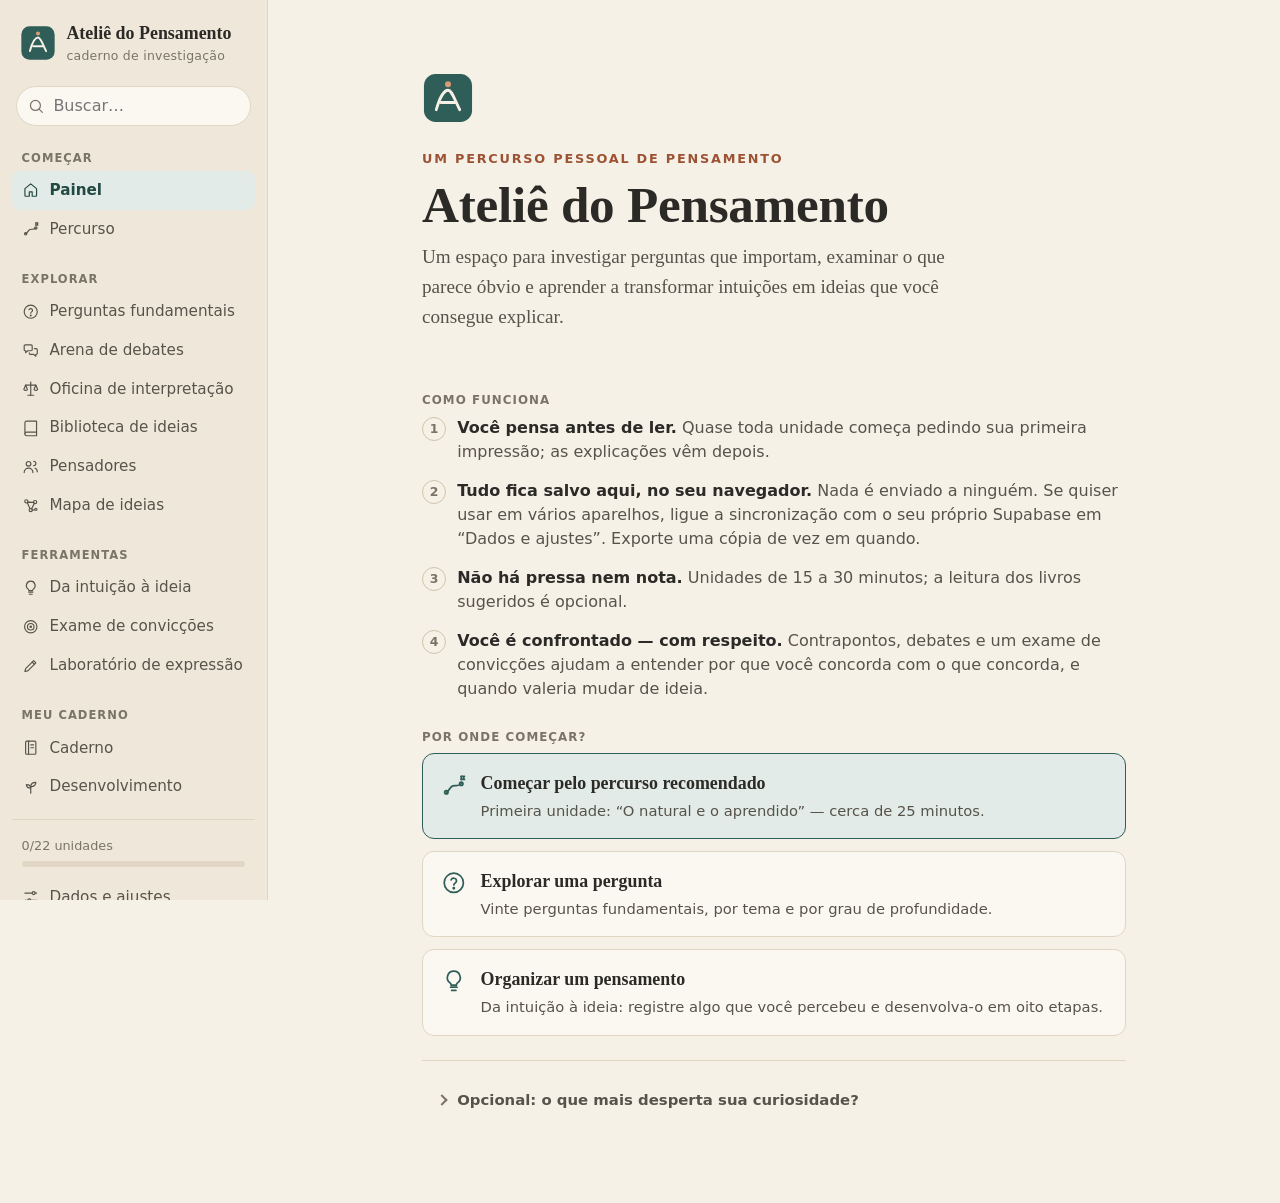
==== docs/index.html @ 78a66255 "Add files via upload" ====
<!doctype html>
<html lang="pt-BR">
<head>
  <meta charset="utf-8">
  <meta name="viewport" content="width=device-width, initial-scale=1, viewport-fit=cover">
  <meta name="description" content="Ateliê do Pensamento — um percurso pessoal de filosofia, autoconhecimento, literatura e compreensão do mundo.">
  <meta name="color-scheme" content="light dark">
  <meta name="theme-color" content="#f6f1e7" media="(prefers-color-scheme: light)">
  <meta name="theme-color" content="#1b1a18" media="(prefers-color-scheme: dark)">
  <meta name="referrer" content="no-referrer">
  <title>Ateliê do Pensamento</title>
  <link rel="icon" href="data:image/svg+xml,%3Csvg xmlns='http://www.w3.org/2000/svg' viewBox='0 0 40 40'%3E%3Crect x='1.5' y='1.5' width='37' height='37' rx='9' fill='%232f5d57'/%3E%3Cpath d='M11 29c2.5-9 6-15 9-15s4.5 6 9 15' fill='none' stroke='%23f6f1e7' stroke-width='2.2' stroke-linecap='round'/%3E%3Cpath d='M14.5 23.5h11' stroke='%23f6f1e7' stroke-width='2.2' stroke-linecap='round'/%3E%3Ccircle cx='20' cy='9.5' r='2.3' fill='%23d79b78'/%3E%3C/svg%3E">
  <!-- Aplica tema e tamanho de fonte antes de desenhar a página (evita piscar) -->
  <script>
    (function () {
      try {
        var d = JSON.parse(localStorage.getItem('atelie-do-pensamento:v1') || '{}');
        var p = d.preferencias || {};
        if (p.tema === 'claro') document.documentElement.dataset.theme = 'light';
        if (p.tema === 'escuro') document.documentElement.dataset.theme = 'dark';
        if (p.fonte) document.documentElement.dataset.fonte = p.fonte;
      } catch (e) {}
    })();
  </script>
  <style>
/* =========================================================
   Ateliê do Pensamento — estilos
   Paleta de papel e tinta; verde-petróleo como acento;
   terracota para o que é seu (impressões, anotações).
   Sem fontes externas: pilhas tipográficas do sistema.
   ========================================================= */

:root {
  --papel: #f6f1e7;
  --papel-2: #efe8da;
  --superficie: #fbf8f2;
  --superficie-2: #f3ede1;
  --tinta: #2b2a27;
  --tinta-2: #57534b;
  --tinta-3: #7a7468;
  --linha: #e0d6c3;
  --linha-forte: #cfc3ab;
  --acento: #2f5d57;
  --acento-forte: #234943;
  --acento-tinta: #e2ebe7;
  --terracota: #9c5233;
  --terracota-claro: #d79b78;
  --terracota-tinta: #f4e5dc;
  --ok: #2f6b45;
  --ok-tinta: #e3efe6;
  --perigo: #9b2c2c;
  --perigo-tinta: #f6e2df;
  --sombra: 0 1px 2px rgba(43, 42, 39, .05), 0 6px 20px -12px rgba(43, 42, 39, .18);
  --raio: 12px;
  --raio-p: 8px;

  --f-titulo: "Iowan Old Style", "Palatino Linotype", "Book Antiqua", Palatino, "URW Palladio L", P052, Georgia, serif;
  --f-leitura: Charter, "Bitstream Charter", "Sitka Text", Cambria, "Noto Serif", Georgia, serif;
  --f-ui: system-ui, -apple-system, "Segoe UI", Roboto, "Helvetica Neue", Arial, sans-serif;
  --tam-leitura: 1.075rem;
  --larg-texto: 44rem;
  --entrelinha: 1.68;
  color-scheme: light;
}
:root[data-fonte="grande"] { --tam-leitura: 1.22rem; }

@media (prefers-color-scheme: dark) {
  :root:not([data-theme="light"]) {
    --papel: #1b1a18; --papel-2: #22201d; --superficie: #26241f; --superficie-2: #2c2a25;
    --tinta: #ece5d8; --tinta-2: #c3bbab; --tinta-3: #968f81; --linha: #3a3630; --linha-forte: #4c473f;
    --acento: #86b8ad; --acento-forte: #a5cec4; --acento-tinta: #233531;
    --terracota: #dc9a76; --terracota-claro: #dc9a76; --terracota-tinta: #3a2a21;
    --ok: #8cc49d; --ok-tinta: #22362a; --perigo: #e7928a; --perigo-tinta: #3d2422;
    --sombra: 0 1px 2px rgba(0,0,0,.3), 0 8px 24px -14px rgba(0,0,0,.6);
    color-scheme: dark;
  }
}
:root[data-theme="dark"] {
  --papel: #1b1a18; --papel-2: #22201d; --superficie: #26241f; --superficie-2: #2c2a25;
  --tinta: #ece5d8; --tinta-2: #c3bbab; --tinta-3: #968f81; --linha: #3a3630; --linha-forte: #4c473f;
  --acento: #86b8ad; --acento-forte: #a5cec4; --acento-tinta: #233531;
  --terracota: #dc9a76; --terracota-claro: #dc9a76; --terracota-tinta: #3a2a21;
  --ok: #8cc49d; --ok-tinta: #22362a; --perigo: #e7928a; --perigo-tinta: #3d2422;
  --sombra: 0 1px 2px rgba(0,0,0,.3), 0 8px 24px -14px rgba(0,0,0,.6);
  color-scheme: dark;
}

/* ------------------------- base ------------------------- */
*, *::before, *::after { box-sizing: border-box; }
html { -webkit-text-size-adjust: 100%; text-size-adjust: 100%; scroll-padding-top: 4.5rem; }
body {
  margin: 0; background: var(--papel); color: var(--tinta);
  font-family: var(--f-ui); font-size: 1rem; line-height: 1.5;
  -webkit-font-smoothing: antialiased; text-rendering: optimizeLegibility;
}
h1, h2, h3 { font-family: var(--f-titulo); font-weight: 600; line-height: 1.2; letter-spacing: -.005em; color: var(--tinta); text-wrap: balance; }
h1 { font-size: clamp(1.75rem, 1.3rem + 2vw, 2.45rem); margin: 0 0 .4rem; }
h2 { font-size: 1.38rem; margin: 0 0 .7rem; }
h3 { font-size: 1.12rem; margin: 0 0 .5rem; }
p { margin: 0 0 .9rem; }
a { color: var(--acento); text-underline-offset: .18em; text-decoration-thickness: 1px; }
a:hover { color: var(--acento-forte); }
img, svg { max-width: 100%; }
blockquote { margin: 0 0 1rem; padding: .2rem 0 .2rem 1rem; border-left: 3px solid var(--linha-forte); color: var(--tinta-2); font-style: italic; }
ul, ol { padding-left: 1.3rem; margin: 0 0 1rem; }
li { margin-bottom: .35rem; }
:focus-visible { outline: 2px solid var(--acento); outline-offset: 2px; border-radius: 4px; }
h1:focus { outline: none; }
.sr { position: absolute !important; width: 1px; height: 1px; overflow: hidden; clip: rect(0 0 0 0); white-space: nowrap; }
.pular { position: absolute; left: -999px; top: .5rem; z-index: 100; background: var(--acento); color: var(--papel); padding: .5rem 1rem; border-radius: var(--raio-p); }
.pular:focus { left: .5rem; }
.ic { width: 1.15em; height: 1.15em; flex: none; vertical-align: -.2em; }

/* ------------------------- estrutura ------------------------- */
#app { min-height: 100vh; }
.topo {
  position: sticky; top: 0; z-index: 30; display: flex; align-items: center; gap: .5rem;
  padding: .55rem .75rem; background: color-mix(in srgb, var(--papel) 92%, transparent);
  backdrop-filter: blur(8px); -webkit-backdrop-filter: blur(8px); border-bottom: 1px solid var(--linha);
}
.topo-marca { display: flex; align-items: center; gap: .55rem; flex: 1; justify-content: center; text-decoration: none; color: var(--tinta); font-family: var(--f-titulo); font-weight: 600; font-size: 1.05rem; }
.marca { width: 30px; height: 30px; flex: none; }
.nav-lateral {
  position: fixed; inset: 0 auto 0 0; width: min(84vw, 300px); z-index: 50; overflow-y: auto;
  background: var(--papel-2); border-right: 1px solid var(--linha); padding: 1rem .75rem 1.5rem;
  transform: translateX(-102%); transition: transform .25s ease; display: flex; flex-direction: column; gap: .35rem;
}
.menu-aberto .nav-lateral { transform: none; box-shadow: var(--sombra); }
.veu { position: fixed; inset: 0; background: rgba(20, 18, 15, .35); z-index: 40; opacity: 0; pointer-events: none; transition: opacity .25s; }
.menu-aberto .veu { opacity: 1; pointer-events: auto; }
.nav-marca { display: flex; align-items: center; gap: .65rem; padding: .25rem .5rem .9rem; text-decoration: none; color: var(--tinta); }
.nav-marca .marca { width: 36px; height: 36px; }
.nav-marca strong { display: block; font-family: var(--f-titulo); font-size: 1.12rem; }
.nav-marca small { display: block; color: var(--tinta-3); font-size: .78rem; letter-spacing: .02em; }
.nav-busca { display: flex; align-items: center; gap: .4rem; margin: 0 .25rem .5rem; padding: .4rem .6rem; border: 1px solid var(--linha); border-radius: 999px; background: var(--superficie); color: var(--tinta-3); }
.nav-busca input { border: 0; background: transparent; font: inherit; color: var(--tinta); width: 100%; outline: none; }
.nav-grupo { margin-bottom: .45rem; }
.nav-titulo { font-size: .72rem; text-transform: uppercase; letter-spacing: .09em; color: var(--tinta-3); margin: .6rem .6rem .25rem; font-weight: 600; }
.nav-lateral a[data-nav] { display: flex; align-items: center; gap: .65rem; padding: .5rem .6rem; border-radius: var(--raio-p); color: var(--tinta-2); text-decoration: none; font-size: .95rem; }
.nav-lateral a[data-nav]:hover { background: var(--superficie-2); color: var(--tinta); }
.nav-lateral a[data-nav].ativo { background: var(--acento-tinta); color: var(--acento-forte); font-weight: 600; }
.nav-rodape { margin-top: auto; padding-top: .8rem; border-top: 1px solid var(--linha); }
.nav-progresso { padding: .2rem .6rem .7rem; font-size: .8rem; color: var(--tinta-3); }
.nav-progresso .barra { margin-top: .35rem; }
.status-salvo { font-size: .75rem; color: var(--tinta-3); margin: .6rem .6rem 0; min-height: 1.1em; }
.status-salvo[data-estado="erro"], .status-salvo[data-estado="indisponivel"] { color: var(--perigo); }
main { padding: 1.25rem 1rem 4rem; outline: none; }
.pagina { max-width: 64rem; margin: 0 auto; }
.pagina-unidade, .pagina-ficha, .pagina-pergunta, .pagina-caso, .pagina-ideia, .pagina-lab-ex, .pagina-sobre, .pagina-dados, .pagina-inicio { max-width: var(--larg-texto); }

@media (min-width: 960px) {
  .topo { display: none; }
  .nav-lateral { transform: none; width: 268px; box-shadow: none; }
  .veu { display: none; }
  main { margin-left: 268px; padding: 2.5rem 2.5rem 5rem; }
  html { scroll-padding-top: 1.5rem; }
}

/* ------------------------- cabeçalhos ------------------------- */
.cab-pagina { margin-bottom: 1.6rem; }
.trilha { font-size: .85rem; color: var(--tinta-3); margin-bottom: .5rem; }
.trilha a { color: var(--tinta-3); }
.sub { color: var(--tinta-2); font-size: 1.02rem; max-width: 46rem; }
.rotulo { display: block; font-family: var(--f-ui); font-size: .74rem; font-weight: 650; text-transform: uppercase; letter-spacing: .09em; color: var(--tinta-3); margin: 0 0 .45rem; }
.sobretitulo { font-size: .8rem; letter-spacing: .14em; text-transform: uppercase; color: var(--terracota); font-weight: 600; margin-bottom: .4rem; }
.cab-acoes { display: flex; flex-wrap: wrap; gap: .4rem; margin-top: .9rem; }
.cab-meta { display: flex; flex-wrap: wrap; align-items: center; gap: .45rem .6rem; color: var(--tinta-3); font-size: .85rem; margin-top: .6rem; }

/* ------------------------- botões ------------------------- */
.btn {
  display: inline-flex; align-items: center; justify-content: center; gap: .45rem; min-height: 2.6rem;
  padding: .5rem 1rem; border-radius: 999px; border: 1px solid var(--linha-forte); background: var(--superficie);
  color: var(--tinta); font: 600 .92rem/1.2 var(--f-ui); cursor: pointer; text-decoration: none; transition: background .15s, border-color .15s, color .15s;
}
.btn:hover { background: var(--superficie-2); color: var(--tinta); }
.btn-primario { background: var(--acento); border-color: var(--acento); color: var(--papel); }
.btn-primario:hover { background: var(--acento-forte); border-color: var(--acento-forte); color: var(--papel); }
.btn-secundario { background: transparent; }
.btn-perigo { background: var(--perigo); border-color: var(--perigo); color: #fff; }
.btn-perigo:hover { filter: brightness(1.08); background: var(--perigo); color: #fff; }
.btn-pequeno { min-height: 2.1rem; padding: .3rem .75rem; font-size: .85rem; }
.btn-icone { display: inline-flex; align-items: center; gap: .4rem; background: transparent; border: 1px solid transparent; border-radius: 999px; padding: .45rem .7rem; color: var(--tinta-2); font: 500 .88rem var(--f-ui); cursor: pointer; text-decoration: none; min-height: 2.4rem; }
.btn-icone:hover { background: var(--superficie-2); color: var(--tinta); }
.cab-acoes .btn-icone { border-color: var(--linha); }
.btn-fav[aria-pressed="true"] { color: var(--terracota); border-color: var(--terracota-claro); background: var(--terracota-tinta); }
.btn-link { background: none; border: 0; padding: .2rem 0; color: var(--acento); font: 500 .9rem var(--f-ui); cursor: pointer; display: inline-flex; align-items: center; gap: .3rem; text-decoration: underline; text-underline-offset: .2em; }
.btn-arquivo { position: relative; overflow: hidden; }
.btn-arquivo input { position: absolute; inset: 0; opacity: 0; cursor: pointer; }
.btn-arquivo:focus-within { outline: 2px solid var(--acento); outline-offset: 2px; }
.acoes-topo { display: flex; flex-wrap: wrap; gap: .6rem; margin: 1rem 0 1.4rem; }

/* ------------------------- etiquetas e barras ------------------------- */
.tag { display: inline-block; font-size: .74rem; padding: .12rem .55rem; border-radius: 999px; background: var(--superficie-2); color: var(--tinta-2); border: 1px solid var(--linha); }
.chip { display: inline-flex; align-items: center; gap: .25rem; font-size: .74rem; font-weight: 600; padding: .14rem .55rem; border-radius: 999px; background: var(--superficie-2); color: var(--tinta-3); }
.chip .ic { width: .95em; height: .95em; }
.chip-iniciada { background: var(--terracota-tinta); color: var(--terracota); }
.chip-concluida, .chip-revisitada { background: var(--ok-tinta); color: var(--ok); }
.chip-planejada { background: transparent; border: 1px dashed var(--linha-forte); }
.chip-leitura { background: var(--acento-tinta); color: var(--acento-forte); }
.barra { height: 6px; border-radius: 999px; background: var(--linha); overflow: hidden; }
.barra span { display: block; height: 100%; background: var(--acento); border-radius: inherit; transition: width .4s ease; }

/* ------------------------- início ------------------------- */
.pagina-inicio { padding-top: 1rem; }
.inicio-heroi { padding: 1rem 0 1.5rem; }
.inicio-heroi .marca { width: 52px; height: 52px; margin-bottom: 1.1rem; }
.inicio-heroi h1 { font-size: clamp(2.2rem, 1.6rem + 3vw, 3.2rem); }
.inicio-lede { font-family: var(--f-leitura); font-size: 1.2rem; line-height: 1.55; color: var(--tinta-2); max-width: 36rem; }
.como-lista { list-style: none; padding: 0; display: grid; gap: .6rem; counter-reset: c; }
.como-lista li { counter-increment: c; position: relative; padding-left: 2.2rem; color: var(--tinta-2); }
.como-lista li::before { content: counter(c); position: absolute; left: 0; top: .05rem; width: 1.5rem; height: 1.5rem; border-radius: 50%; border: 1px solid var(--linha-forte); font: 600 .78rem/1.4rem var(--f-ui); text-align: center; color: var(--tinta-3); }
.como-lista strong { color: var(--tinta); }
.inicio-como, .inicio-escolhas { margin: 1.4rem 0; }
.escolhas { display: grid; gap: .75rem; }
.escolha {
  display: grid; grid-template-columns: auto 1fr; gap: .2rem .9rem; align-items: start; text-align: left; width: 100%;
  padding: 1rem 1.1rem; border: 1px solid var(--linha); border-radius: var(--raio); background: var(--superficie); color: var(--tinta); cursor: pointer; font: inherit;
  transition: border-color .15s, transform .15s, box-shadow .15s;
}
.escolha:hover { border-color: var(--acento); box-shadow: var(--sombra); }
.escolha .ic { grid-row: span 2; width: 1.6rem; height: 1.6rem; color: var(--acento); margin-top: .1rem; }
.e-titulo { font-family: var(--f-titulo); font-weight: 600; font-size: 1.12rem; }
.e-desc { color: var(--tinta-2); font-size: .92rem; }
.escolha-principal { border-color: var(--acento); background: var(--acento-tinta); }
.inicio-interesses { margin-top: 1.5rem; border-top: 1px solid var(--linha); padding-top: 1rem; }
.inicio-interesses summary { cursor: pointer; color: var(--tinta-2); font-weight: 600; }
.grade-checks { display: grid; grid-template-columns: repeat(auto-fill, minmax(15rem, 1fr)); gap: .4rem 1rem; margin-top: .7rem; }

/* ------------------------- controles de escolha ------------------------- */
.opcao-check, .opcao-radio { display: flex; align-items: flex-start; gap: .55rem; padding: .35rem 0; cursor: pointer; color: var(--tinta-2); font-size: .95rem; }
.opcao-check input, .opcao-radio input { margin-top: .22rem; accent-color: var(--acento); width: 1.05rem; height: 1.05rem; flex: none; }
.grupo-radio, .status-leitura { border: 0; padding: 0; margin: 0 0 1rem; display: flex; flex-wrap: wrap; gap: .2rem 1.2rem; }
.grupo-radio legend, .status-leitura legend { font-weight: 600; margin-bottom: .3rem; width: 100%; color: var(--tinta); }
.status-leitura { padding: .9rem 1rem; border: 1px solid var(--linha); border-radius: var(--raio); background: var(--superficie); }
.status-leitura legend { float: left; margin-bottom: .2rem; }

/* ------------------------- painel ------------------------- */
.painel-grade { display: grid; gap: 1rem; }
@media (min-width: 760px) { .painel-grade { grid-template-columns: 1fr 1fr; } .painel-continuar { grid-column: 1 / -1; } }
.painel-grade > section { background: var(--superficie); border: 1px solid var(--linha); border-radius: var(--raio); padding: 1.15rem 1.2rem; }
.painel-grade > .painel-continuar { padding: 0; border: 0; background: none; }
.cartao-continuar { display: flex; flex-direction: column; gap: .3rem; padding: 1.4rem 1.5rem; border-radius: var(--raio); background: var(--acento); color: var(--papel); text-decoration: none; box-shadow: var(--sombra); }
.cartao-continuar:hover { color: var(--papel); background: var(--acento-forte); }
.cartao-continuar .rotulo { color: color-mix(in srgb, var(--papel) 75%, transparent); }
.cc-trilha { font-size: .82rem; opacity: .8; }
.cc-titulo { font-family: var(--f-titulo); font-size: 1.55rem; font-weight: 600; line-height: 1.2; }
.cc-pergunta { font-family: var(--f-leitura); font-size: 1.04rem; opacity: .92; max-width: 40rem; }
.cc-meta { display: inline-flex; align-items: center; gap: .3rem; font-size: .85rem; opacity: .85; margin-top: .3rem; }
.prog-geral { color: var(--tinta-2); margin-bottom: .5rem; }
.prog-geral strong { font-family: var(--f-titulo); font-size: 1.4rem; color: var(--tinta); }
.prog-etapas { list-style: none; padding: 0; margin: 1rem 0 0; display: grid; gap: .5rem; }
.prog-etapas a { display: flex; align-items: center; gap: .55rem; text-decoration: none; color: var(--tinta-2); font-size: .9rem; margin-bottom: .2rem; }
.pe-num { width: 1.35rem; height: 1.35rem; border-radius: 50%; background: var(--superficie-2); display: inline-grid; place-items: center; font-size: .72rem; font-weight: 700; color: var(--tinta-3); }
.pe-nome { flex: 1; }
.pe-conta { font-variant-numeric: tabular-nums; color: var(--tinta-3); font-size: .82rem; }
.painel-cartao h3 { font-size: 1.12rem; }
.painel-cartao p:not(.rotulo) { color: var(--tinta-2); font-size: .95rem; }
.painel-salvos .ref { margin-bottom: .35rem; }
.nota-backup { display: flex; gap: .7rem; align-items: flex-start; padding: .8rem 1rem; border-radius: var(--raio); background: var(--terracota-tinta); color: var(--tinta); margin-bottom: 1rem; font-size: .93rem; }
.nota-backup .ic { color: var(--terracota); margin-top: .15rem; }
.nota-backup p { margin: 0; }
.vazio { color: var(--tinta-3); font-size: .93rem; }

/* ------------------------- referências ------------------------- */
.lista-refs { display: grid; gap: .45rem; }
.ref { display: grid; grid-template-columns: auto 1fr; gap: .1rem .65rem; align-items: baseline; padding: .6rem .8rem; border: 1px solid var(--linha); border-radius: var(--raio-p); text-decoration: none; color: var(--tinta); background: var(--superficie); }
.ref:hover { border-color: var(--acento); color: var(--tinta); }
.ref-tipo { font-size: .68rem; text-transform: uppercase; letter-spacing: .08em; color: var(--acento); font-weight: 700; }
.ref-titulo { font-weight: 600; font-size: .95rem; }
.ref-txt { grid-column: 2; color: var(--tinta-2); font-size: .88rem; }
.fav-linha { display: flex; gap: .3rem; align-items: center; }
.fav-linha .ref { flex: 1; }

/* ------------------------- percurso ------------------------- */
.indice-etapas { display: flex; flex-wrap: wrap; gap: .4rem; margin: 1rem 0 2rem; }
.indice-etapas a { padding: .35rem .8rem; border-radius: 999px; border: 1px solid var(--linha); text-decoration: none; color: var(--tinta-2); font-size: .88rem; background: var(--superficie); }
.etapa { margin-bottom: 2.8rem; scroll-margin-top: 4.5rem; }
.etapa-cab { display: flex; align-items: center; gap: .9rem; margin-bottom: .6rem; }
.etapa-num { width: 2.6rem; height: 2.6rem; border-radius: 50%; display: grid; place-items: center; background: var(--acento); color: var(--papel); font: 600 1.2rem var(--f-titulo); flex: none; }
.etapa-cab h2 { margin: 0; font-size: 1.6rem; }
.etapa-sub { margin: 0; color: var(--tinta-3); font-size: .92rem; }
.etapa-cab > div { flex: 1; }
.etapa-conta, .modulo-conta { color: var(--tinta-3); font-variant-numeric: tabular-nums; font-size: .9rem; }
.etapa-desc { color: var(--tinta-2); max-width: 44rem; }
.modulo { border: 1px solid var(--linha); border-radius: var(--raio); background: var(--superficie); padding: 1.1rem 1.2rem; margin: 1rem 0; }
.modulo-cab { display: flex; justify-content: space-between; align-items: baseline; gap: 1rem; }
.modulo-cab h3 { margin: 0; font-size: 1.2rem; }
.modulo-desc { color: var(--tinta-2); font-size: .93rem; margin: .35rem 0 .7rem; }
.lista-unidades { list-style: none; padding: 0; margin: .9rem 0 0; display: grid; gap: .5rem; }
.item-unidade a, .item-planejado { display: grid; gap: .2rem; padding: .8rem .9rem; border-radius: var(--raio-p); border: 1px solid var(--linha); text-decoration: none; color: var(--tinta); background: var(--papel); }
.item-unidade a:hover { border-color: var(--acento); }
.item-unidade.st-concluida a, .item-unidade.st-revisitada a { border-left: 3px solid var(--ok); }
.item-unidade.st-iniciada a { border-left: 3px solid var(--terracota-claro); }
.iu-titulo { font-family: var(--f-titulo); font-weight: 600; font-size: 1.05rem; }
.iu-pergunta { color: var(--tinta-2); font-size: .92rem; }
.iu-meta { display: flex; flex-wrap: wrap; align-items: center; gap: .6rem; color: var(--tinta-3); font-size: .82rem; margin-top: .2rem; }
.item-planejado { background: transparent; border-style: dashed; }
.item-planejado .iu-titulo { color: var(--tinta-2); }
.veja-tambem { margin-top: 1rem; display: grid; gap: .45rem; }
.resumo-modulo { margin-top: 1rem; border-top: 1px dashed var(--linha); padding-top: .8rem; }
.resumo-modulo summary { cursor: pointer; font-weight: 600; color: var(--tinta-2); font-size: .93rem; }

/* ------------------------- unidade e blocos ------------------------- */
.cab-unidade { margin-bottom: 2rem; padding-bottom: 1.4rem; border-bottom: 1px solid var(--linha); }
.pergunta-central { font-family: var(--f-leitura); font-style: italic; font-size: 1.26rem; line-height: 1.5; color: var(--tinta-2); margin: .5rem 0 0; }
.corpo-unidade, .pagina-ficha, .pagina-pergunta, .etapa-caso, .corpo-lab, .pagina-sobre .ficha-sec { font-family: var(--f-leitura); font-size: var(--tam-leitura); line-height: var(--entrelinha); }
.corpo-unidade p, .corpo-unidade li, .ficha-sec p { hyphens: auto; -webkit-hyphens: auto; }
.b { margin: 0 0 2.2rem; }
.b > h2 { font-size: 1.32rem; }
.b-prompt { font-weight: 500; }
.b-importa { color: var(--tinta-2); }
.b-impressao, .b-situacao, .b-conceito, .b-pensador, .b-escolha, .b-classificar, .b-passos, .b-comparar, .b-sintese, .b-escrita {
  border-radius: var(--raio); padding: 1.2rem 1.25rem; background: var(--superficie); border: 1px solid var(--linha);
}
.b-impressao { background: var(--terracota-tinta); border-color: color-mix(in srgb, var(--terracota) 30%, transparent); }
.b-impressao .rotulo { color: var(--terracota); }
.b-situacao { background: var(--superficie-2); position: relative; }
.b-situacao .rotulo { color: var(--terracota); }
.b-situacao.mini { padding: .8rem 1rem; margin-bottom: .8rem; }
.b-conceito { border-left: 4px solid var(--acento); background: var(--superficie); }
.b-conceito .rotulo { color: var(--acento); }
.b-pensador { background: var(--papel-2); }
.pens-epoca { color: var(--tinta-3); font-family: var(--f-ui); font-size: .85rem; margin-top: -.4rem; }
.b-texto h2 { margin-top: .3rem; }
.nota { font-size: .92em; color: var(--tinta-3); border-left: 2px solid var(--linha-forte); padding-left: .8rem; }
dl.camadas { margin: 0 0 1rem; display: grid; gap: .55rem; }
dl.camadas dt { font-family: var(--f-ui); font-weight: 650; font-size: .9rem; color: var(--acento-forte); }
dl.camadas dd { margin: 0 0 0 0; padding-left: .9rem; border-left: 2px solid var(--linha); }
.tag-inline, .corpo-unidade .tag { font-family: var(--f-ui); }
details.b-revelar, details.b-aprofundar, .b-pensador details, details.relembrar, details.registro-original, details.anotacoes, details.tentativa, details.apoio, details.detalhes-processo, .revisao details, .mesma details, .aspecto details, .fb-outras, details.orientacoes, .mapa-criar details {
  border: 1px solid var(--linha); border-radius: var(--raio-p); background: var(--superficie); margin-bottom: .6rem;
}
details > summary { cursor: pointer; padding: .75rem 1rem; font-family: var(--f-ui); font-weight: 600; font-size: .93rem; color: var(--tinta); list-style: none; display: flex; align-items: center; gap: .5rem; }
details > summary::-webkit-details-marker { display: none; }
details > summary::before { content: ""; width: .5rem; height: .5rem; border-right: 2px solid var(--tinta-3); border-bottom: 2px solid var(--tinta-3); transform: rotate(-45deg); transition: transform .2s; flex: none; margin-right: .2rem; }
details[open] > summary::before { transform: rotate(45deg); }
details > *:not(summary) { padding: 0 1rem; }
details > .det-corpo, details[open] > *:last-child { padding-bottom: .9rem; }
.det-corpo { padding-top: .2rem; }
.b-aprofundar summary .rotulo { display: inline; margin: 0 .3rem 0 0; color: var(--acento); }
.b-revelar { margin-bottom: .6rem; }
.b-pensador details { margin-top: .4rem; background: var(--superficie); }

/* perspectivas */
.grade-persp { display: grid; gap: .8rem; }
@media (min-width: 720px) { .grade-persp { grid-template-columns: 1fr 1fr; } }
.persp { padding: 1rem 1.1rem; border: 1px solid var(--linha); border-radius: var(--raio); background: var(--superficie); font-size: .97em; }
.persp h3 { font-size: 1.05rem; }
.persp dl { margin: .7rem 0 0; font-size: .95em; }
.persp dt { font-family: var(--f-ui); font-size: .72rem; font-weight: 700; text-transform: uppercase; letter-spacing: .08em; color: var(--acento); margin-top: .5rem; }
.persp dt:nth-of-type(2) { color: var(--terracota); }
.persp dd { margin: .15rem 0 0; }

/* campos de escrita */
.campo { margin: .6rem 0 1rem; font-family: var(--f-ui); }
.campo-rotulo { display: block; font-weight: 600; font-size: .93rem; margin-bottom: .3rem; color: var(--tinta); }
.campo-dica { font-family: var(--f-ui); font-size: .86rem; color: var(--tinta-3); margin: .25rem 0 .5rem; line-height: 1.45; }
.entrada {
  width: 100%; display: block; font: 400 1.02rem/1.7 var(--f-leitura); color: var(--tinta);
  background-color: var(--superficie); border: 1px solid var(--linha-forte); border-radius: var(--raio-p); padding: .55rem .8rem; resize: vertical;
  transition: border-color .15s, box-shadow .15s;
}
:root[data-fonte="grande"] .entrada { font-size: 1.15rem; }
.entrada:focus { outline: none; border-color: var(--acento); box-shadow: 0 0 0 3px color-mix(in srgb, var(--acento) 18%, transparent); }
textarea.caderno-linhas {
  background-image: repeating-linear-gradient(to bottom, transparent 0, transparent calc(1.7em - 1px), color-mix(in srgb, var(--linha) 70%, transparent) calc(1.7em - 1px), color-mix(in srgb, var(--linha) 70%, transparent) 1.7em);
  background-position: 0 .55rem; background-attachment: local; line-height: 1.7em; min-height: 6.5em;
}
.b-impressao .entrada { background-color: color-mix(in srgb, var(--superficie) 85%, var(--terracota-tinta)); }
.campo-meta { display: flex; flex-wrap: wrap; justify-content: space-between; gap: .4rem 1rem; align-items: center; margin-top: .3rem; font-size: .78rem; color: var(--tinta-3); min-height: 1.2rem; }
.campo-conta.excede { color: var(--terracota); font-weight: 600; }
.campo-curto .entrada { line-height: 1.4; }
.espelho { margin-top: .6rem; padding: .8rem 1rem; border-radius: var(--raio-p); background: var(--acento-tinta); font-size: .9rem; color: var(--tinta); }
.espelho ul { margin: 0 0 .5rem; padding-left: 1.1rem; }
.espelho li.atencao { color: var(--terracota); }
.espelho-aviso, .espelho-vazio { font-size: .8rem; color: var(--tinta-3); margin: 0; }

/* revelação depois de tentar */
.revelavel { margin-top: .4rem; font-family: var(--f-ui); }
.msg-tentar { font-size: .88rem; color: var(--terracota); margin: .5rem 0; }
.revelado { margin-top: .8rem; padding: 1rem 1.1rem; border-radius: var(--raio-p); background: var(--papel); border: 1px solid var(--linha); font-family: var(--f-leitura); outline: none; animation: surgir .25s ease; }
@keyframes surgir { from { opacity: 0; transform: translateY(-3px); } to { opacity: 1; transform: none; } }

/* múltipla escolha */
.opcoes { display: grid; gap: .5rem; margin-bottom: .8rem; }
.opcao { text-align: left; padding: .75rem .9rem; border-radius: var(--raio-p); border: 1px solid var(--linha-forte); background: var(--papel); color: var(--tinta); font: 400 .98rem/1.45 var(--f-leitura); cursor: pointer; transition: border-color .15s, background .15s; }
.opcao:hover { border-color: var(--acento); }
.opcao.escolhida.ok { border-color: var(--ok); background: var(--ok-tinta); }
.opcao.escolhida.nao { border-color: var(--terracota); background: var(--terracota-tinta); }
.fb { padding: .85rem 1rem; border-radius: var(--raio-p); margin-bottom: .6rem; }
.fb-ok { background: var(--ok-tinta); }
.fb-ok .rotulo { color: var(--ok); }
.fb-nao { background: var(--terracota-tinta); }
.fb-nao .rotulo { color: var(--terracota); }
.fb p:last-child { margin-bottom: 0; }
.fb-outras ul { font-size: .95em; }

/* classificar */
.cls-lista { padding-left: 1.3rem; display: grid; gap: .6rem; }
.cls-item { padding-bottom: .6rem; border-bottom: 1px dashed var(--linha); }
.cls-item p { margin-bottom: .35rem; }
.cls-item select, select { font: 500 .92rem var(--f-ui); color: var(--tinta); background: var(--papel); border: 1px solid var(--linha-forte); border-radius: var(--raio-p); padding: .45rem .6rem; max-width: 100%; }
.cls-fb { margin-top: .45rem; font-size: .95em; }
.cls-fb p { margin: .3rem 0 0; color: var(--tinta-2); }
.fb-tag { display: inline-flex; gap: .3rem; align-items: center; font: 600 .78rem var(--f-ui); padding: .15rem .55rem; border-radius: 999px; background: var(--superficie-2); color: var(--tinta-3); }
.fb-tag.ok { background: var(--ok-tinta); color: var(--ok); }
.fb-tag.nao { background: var(--terracota-tinta); color: var(--terracota); }

/* comparação */
.comparacao { display: grid; gap: 1rem; }
@media (min-width: 760px) { .comparacao { grid-template-columns: 1fr 1fr; } .comparacao-ideia { grid-template-columns: 2fr 3fr; } }
.comp-antes { padding: 1rem; border-radius: var(--raio-p); background: var(--terracota-tinta); }
.comp-antes blockquote { border-color: var(--terracota-claro); color: var(--tinta); }
.comp-agora .ficha-sec h2 { font-size: 1.05rem; }
.citacao-propria { border-left-color: var(--terracota-claro); }

/* leituras */
.grade-livros { display: grid; gap: .7rem; }
@media (min-width: 640px) { .grade-livros { grid-template-columns: repeat(auto-fill, minmax(16rem, 1fr)); } }
.cartao-livro { display: flex; flex-direction: column; gap: .2rem; padding: .95rem 1rem; border-radius: var(--raio); border: 1px solid var(--linha); background: var(--superficie); text-decoration: none; color: var(--tinta); font-family: var(--f-ui); border-top: 3px solid var(--linha-forte); }
.cartao-livro:hover { border-color: var(--acento); color: var(--tinta); }
.cl-tipo { font-size: .72rem; text-transform: uppercase; letter-spacing: .07em; color: var(--tinta-3); font-weight: 600; }
.cl-titulo { font-family: var(--f-titulo); font-weight: 600; font-size: 1.08rem; line-height: 1.25; }
.cl-autor { color: var(--tinta-2); font-size: .9rem; }
.cl-porque { color: var(--tinta-2); font-size: .86rem; margin-top: .35rem; line-height: 1.45; }
.cartao-livro .chip { align-self: flex-start; margin-top: .4rem; }

/* fim de unidade e navegação */
.fim-unidade { margin: 2.5rem 0 1.2rem; padding: 1.3rem 1.25rem; border-radius: var(--raio); border: 1px solid var(--linha); background: var(--papel-2); }
.conclusao-info { display: flex; align-items: center; gap: .4rem; color: var(--ok); font-weight: 600; }
.proximos { margin-top: 1.2rem; display: grid; gap: .45rem; }
.proximos h3 { font-size: 1rem; margin-bottom: .2rem; }
details.anotacoes { margin: 1rem 0; background: var(--terracota-tinta); border-color: transparent; }
.nav-unidades { display: grid; grid-template-columns: 1fr 1fr; gap: .7rem; margin: 2rem 0 0; }
.nav-unidades a, .nav-unidades button { display: flex; align-items: center; gap: .6rem; padding: .85rem 1rem; border-radius: var(--raio); border: 1px solid var(--linha); background: var(--superficie); text-decoration: none; color: var(--tinta); font: 600 .95rem/1.3 var(--f-ui); cursor: pointer; text-align: left; }
.nav-unidades a:hover, .nav-unidades button:hover { border-color: var(--acento); }
.nav-unidades small { display: block; font-weight: 500; font-size: .74rem; color: var(--tinta-3); text-transform: uppercase; letter-spacing: .07em; margin-bottom: .1rem; }
.nav-prox { justify-content: flex-end; text-align: right !important; grid-column: 2; }
.nav-prox span { text-align: right; }

/* ------------------------- perguntas ------------------------- */
.barra-filtros { display: flex; flex-wrap: wrap; gap: .4rem; margin-bottom: .6rem; align-items: center; }
.barra-filtros .rotulo { margin: 0 .3rem 0 0; }
.filtro { font: 500 .86rem var(--f-ui); padding: .38rem .8rem; border-radius: 999px; border: 1px solid var(--linha); background: var(--superficie); color: var(--tinta-2); cursor: pointer; text-decoration: none; }
.filtro:hover { border-color: var(--acento); color: var(--tinta); }
.filtro.ativo { background: var(--acento); border-color: var(--acento); color: var(--papel); }
.filtro-proprio { border-style: dashed; }
.contagem { color: var(--tinta-3); font-size: .86rem; margin: .8rem 0 1.2rem; }
.grupo-perguntas { margin-bottom: 2rem; }
.grade-perguntas { display: grid; gap: .7rem; }
@media (min-width: 640px) { .grade-perguntas { grid-template-columns: repeat(auto-fill, minmax(18rem, 1fr)); } }
.cartao-pergunta { display: flex; flex-direction: column; gap: .5rem; padding: 1rem 1.1rem; border-radius: var(--raio); border: 1px solid var(--linha); background: var(--superficie); text-decoration: none; color: var(--tinta); }
.cartao-pergunta:hover { border-color: var(--acento); color: var(--tinta); }
.cpq-texto { font-family: var(--f-titulo); font-size: 1.12rem; font-weight: 600; line-height: 1.3; }
.cpq-nivel { align-self: flex-start; font: 600 .7rem var(--f-ui); text-transform: uppercase; letter-spacing: .08em; padding: .12rem .5rem; border-radius: 999px; }
.nivel-1 { background: var(--ok-tinta); color: var(--ok); }
.nivel-2 { background: var(--acento-tinta); color: var(--acento-forte); }
.nivel-3 { background: var(--terracota-tinta); color: var(--terracota); }
.caminhos li { margin-bottom: .5rem; }

/* ------------------------- biblioteca ------------------------- */
.filtros-livros { display: grid; gap: .7rem; margin-bottom: .8rem; }
@media (min-width: 760px) { .filtros-livros { grid-template-columns: 1fr auto; align-items: end; } }
.campo-busca { display: flex; align-items: center; gap: .5rem; padding: .5rem .8rem; border: 1px solid var(--linha-forte); border-radius: 999px; background: var(--superficie); color: var(--tinta-3); }
.campo-busca input { border: 0; background: transparent; font: inherit; color: var(--tinta); width: 100%; outline: none; }
.campo-busca:focus-within { border-color: var(--acento); }
.selects { display: flex; flex-wrap: wrap; gap: .7rem; }
.selects label { display: flex; flex-direction: column; gap: .2rem; font-size: .78rem; color: var(--tinta-3); font-weight: 600; }
.temas-livros .filtro { font-size: .8rem; padding: .28rem .65rem; }
.temas { display: flex; flex-wrap: wrap; gap: .3rem; margin-top: .6rem; }
.ficha-sec { margin-bottom: 1.6rem; }
.ficha-sec h2 { font-size: 1.15rem; font-family: var(--f-titulo); }
.caderno-livro { padding: 1.1rem 1.2rem; border-radius: var(--raio); background: var(--terracota-tinta); }
.tentativa { padding: .6rem .9rem; border-radius: var(--raio-p); background: var(--superficie); margin-bottom: .5rem; }

/* ------------------------- pensadores ------------------------- */
.grade-pensadores { display: grid; gap: .7rem; }
@media (min-width: 640px) { .grade-pensadores { grid-template-columns: repeat(auto-fill, minmax(17rem, 1fr)); } }
.cartao-pens { display: flex; flex-direction: column; gap: .25rem; padding: 1rem 1.1rem; border-radius: var(--raio); border: 1px solid var(--linha); background: var(--superficie); text-decoration: none; color: var(--tinta); }
.cartao-pens:hover { border-color: var(--acento); color: var(--tinta); }
.cp-nome { font-family: var(--f-titulo); font-size: 1.12rem; font-weight: 600; }
.cp-epoca { font-size: .8rem; color: var(--tinta-3); }
.cp-problema { font-size: .9rem; color: var(--tinta-2); margin-top: .3rem; }

/* ------------------------- oficina ------------------------- */
.etapas-oficina { display: flex; flex-wrap: wrap; gap: .3rem .5rem; padding: 0; list-style: none; counter-reset: e; margin-bottom: 1.5rem; }
.etapas-oficina li { counter-increment: e; font-size: .82rem; color: var(--tinta-3); padding: .25rem .65rem; border-radius: 999px; background: var(--superficie-2); margin: 0; }
.etapas-oficina li::before { content: counter(e) ". "; font-weight: 700; }
.grade-casos, .grade-lab, .grade-ideias { display: grid; gap: .8rem; }
@media (min-width: 640px) { .grade-casos, .grade-lab, .grade-ideias { grid-template-columns: repeat(auto-fill, minmax(18rem, 1fr)); } }
.cartao-caso, .cartao-lab, .cartao-ideia { display: flex; flex-direction: column; gap: .35rem; padding: 1.1rem 1.15rem; border-radius: var(--raio); border: 1px solid var(--linha); background: var(--superficie); text-decoration: none; color: var(--tinta); }
.cartao-caso:hover, .cartao-lab:hover, .cartao-ideia:hover { border-color: var(--acento); color: var(--tinta); }
.cartao-caso .chip, .cartao-lab .chip { align-self: flex-start; margin-top: .3rem; }
.cc-escala { font-size: .72rem; text-transform: uppercase; letter-spacing: .07em; color: var(--terracota); font-weight: 700; }
.cc-nome, .cl-nome, .ci-titulo { font-family: var(--f-titulo); font-size: 1.15rem; font-weight: 600; }
.cc-resumo, .cl-obj, .ci-trecho { font-size: .9rem; color: var(--tinta-2); }
.ci-meta { font-size: .8rem; color: var(--tinta-3); }
.cl-letra { width: 2rem; height: 2rem; border-radius: 50%; display: grid; place-items: center; background: var(--acento-tinta); color: var(--acento-forte); font: 700 1rem var(--f-titulo); }
.passos-caso { position: relative; list-style: none; padding: 0; margin: 0 0 1.4rem; display: flex; gap: .3rem; overflow-x: auto; scrollbar-width: thin; padding-bottom: .3rem; }
.passos-caso li { margin: 0; flex: none; }
.passos-caso button { display: flex; align-items: center; gap: .4rem; border: 1px solid var(--linha); background: var(--superficie); border-radius: 999px; padding: .3rem .7rem .3rem .3rem; font: 500 .8rem var(--f-ui); color: var(--tinta-3); cursor: pointer; white-space: nowrap; }
.passos-caso .pn { width: 1.45rem; height: 1.45rem; border-radius: 50%; display: grid; place-items: center; background: var(--superficie-2); font-weight: 700; font-size: .75rem; }
.passos-caso .pn .ic { width: .85rem; height: .85rem; }
.passos-caso .feito button { color: var(--tinta-2); }
.passos-caso .feito .pn { background: var(--ok-tinta); color: var(--ok); }
.passos-caso .atual button { border-color: var(--acento); color: var(--tinta); background: var(--acento-tinta); }
.passos-caso .atual .pn { background: var(--acento); color: var(--papel); }
@media (max-width: 640px) { .passos-caso li:not(.atual) .pt { display: none; } .passos-caso button { padding-right: .3rem; } .passos-caso .atual button { padding-right: .7rem; } }
.etapa-caso { padding: 1.3rem 1.25rem; border: 1px solid var(--linha); border-radius: var(--raio); background: var(--superficie); }
.etapa-caso > h2 { font-size: 1.4rem; }
.etapa-caso > h2 .rotulo { margin-bottom: .2rem; }
.etapa-caso .b-situacao { border: 0; }
.duas-colunas { display: grid; gap: 1rem; }
@media (min-width: 640px) { .duas-colunas { grid-template-columns: 1fr 1fr; } }
.lista-vieses li { margin-bottom: .6rem; }
.autoavaliacao { margin: 1.3rem 0; padding: 1rem 1.1rem; border-radius: var(--raio-p); background: var(--papel-2); font-family: var(--f-ui); }
.autoavaliacao h3 { font-size: 1.05rem; }
.lista-checks { display: grid; gap: .1rem; }
details.relembrar { margin-bottom: 1rem; }
details.relembrar > *:not(summary) { font-size: .95em; }

/* ------------------------- intuição, laboratório ------------------------- */
.nota-honesta { padding: .9rem 1.1rem; border-radius: var(--raio); background: var(--acento-tinta); font-size: .92rem; margin-bottom: 1.4rem; }
.nota-honesta p { margin: 0; }
.etapas-intuicao-resumo { color: var(--tinta-2); font-size: .93rem; margin-bottom: 2rem; }
details.registro-original { background: var(--terracota-tinta); border-color: transparent; margin-bottom: 1.2rem; }
details.registro-original blockquote { font-family: var(--f-leitura); }
.apoio { padding: .8rem 1rem; border-radius: var(--raio-p); background: var(--papel-2); margin: .6rem 0 1rem; font-family: var(--f-ui); font-size: .92rem; }
.apoio p:last-child { margin-bottom: 0; }
details.apoio { padding: 0; }
.b-exemplo { padding: 1rem 1.15rem; border-left: 3px solid var(--acento); background: var(--superficie); border-radius: 0 var(--raio-p) var(--raio-p) 0; }
.letra-ex { display: inline-grid; place-items: center; width: 2.4rem; height: 2.4rem; border-radius: 50%; background: var(--acento); color: var(--papel); font-size: 1.3rem; vertical-align: .15em; margin-right: .2rem; }
.texto-bruto { font-style: normal; background: var(--superficie-2); border-left-color: var(--terracota-claro); padding: 1rem 1.2rem; border-radius: 0 var(--raio-p) var(--raio-p) 0; color: var(--tinta); }
.personas { display: grid; gap: .55rem; margin-bottom: 1.2rem; }
@media (min-width: 640px) { .personas { grid-template-columns: 1fr 1fr; } }
.persona { display: flex; flex-direction: column; gap: .25rem; text-align: left; padding: .8rem .95rem; border-radius: var(--raio-p); border: 1px solid var(--linha-forte); background: var(--papel); color: var(--tinta); cursor: pointer; font: 400 .9rem/1.4 var(--f-ui); }
.persona span { color: var(--tinta-2); font-family: var(--f-leitura); }
.persona:hover { border-color: var(--acento); }
.persona.ativa { border-color: var(--acento); background: var(--acento-tinta); }
.fala blockquote { font-size: 1.1rem; }
.lista-sugestoes { margin: 0; padding-left: 1.1rem; }
.tentativas { margin-top: 2rem; }

/* ------------------------- mapa ------------------------- */
.nos-lista { display: flex; flex-wrap: wrap; gap: .35rem; margin-bottom: 1.2rem; }
.nos-lista .filtro { font-size: .82rem; padding: .3rem .7rem; }
.mapa-grade { display: grid; gap: 1rem; }
@media (min-width: 1100px) { .mapa-grade { grid-template-columns: 3fr 2fr; align-items: start; } }
.mapa-visual { border: 1px solid var(--linha); border-radius: var(--raio); background: var(--superficie); padding: .6rem; }
.mapa-detalhe { padding: 1rem 1.2rem; border: 1px solid var(--linha); border-radius: var(--raio); background: var(--superficie); }
.grafo { width: 100%; height: auto; display: block; font-family: var(--f-ui); }
.grafo .aresta { stroke: var(--linha-forte); stroke-width: 1.5; }
.grafo .aresta-propria { stroke: var(--terracota-claro); stroke-width: 1.5; stroke-dasharray: 5 4; }
.grafo .no rect { fill: var(--papel); stroke: var(--linha-forte); stroke-width: 1.2; transition: fill .15s, stroke .15s; }
.grafo .no text { fill: var(--tinta); font-size: 13px; font-weight: 600; }
.grafo .no-proprio rect { stroke: var(--terracota-claro); stroke-dasharray: 4 3; }
.grafo .no-link:hover rect, .grafo .no-link:focus rect { fill: var(--acento-tinta); stroke: var(--acento); }
.grafo .no-link:focus { outline: none; }
.grafo .no-centro rect { fill: var(--acento); stroke: var(--acento); }
.grafo .no-centro text { fill: var(--papel); font-size: 15px; }
.conexoes-lista { margin-top: 1.5rem; }
.conexoes-lista ul { list-style: none; padding: 0; display: grid; gap: .6rem; }
.conexao { padding: .9rem 1rem; border-radius: var(--raio-p); border: 1px solid var(--linha); background: var(--superficie); font-size: .95rem; }
.conexao p { margin: .35rem 0 0; color: var(--tinta-2); }
.conexao-alvo { font-weight: 700; text-decoration: none; }
.conexao-propria { border-style: dashed; border-color: var(--terracota-claro); }
.mapa-criar { margin-top: 1.5rem; }
.form-mapa { display: grid; gap: .7rem; padding-bottom: 1rem; }
.form-mapa label { display: grid; gap: .25rem; font-weight: 600; font-size: .9rem; }
.form-mapa select { width: 100%; }

/* ------------------------- caderno, desenvolvimento ------------------------- */
.abas { display: flex; flex-wrap: wrap; gap: .3rem; border-bottom: 1px solid var(--linha); margin-bottom: 1.5rem; }
.aba { padding: .6rem .9rem; text-decoration: none; color: var(--tinta-2); font-weight: 600; font-size: .92rem; border-bottom: 2px solid transparent; margin-bottom: -1px; }
.aba.ativa { color: var(--acento-forte); border-bottom-color: var(--acento); }
.caderno-unidade { margin-bottom: 2rem; }
.caderno-unidade h2 a { color: var(--tinta); text-decoration: none; }
.entrada-caderno { padding: .8rem 1rem; border-radius: var(--raio-p); background: var(--superficie); border: 1px solid var(--linha); margin-bottom: .6rem; font-family: var(--f-leitura); }
.entrada-caderno .ref { margin-bottom: .5rem; font-family: var(--f-ui); }
.mesma, .revisao, .aspecto { padding: 1.1rem 1.2rem; border-radius: var(--raio); border: 1px solid var(--linha); background: var(--superficie); margin-bottom: 1rem; }
.revisao.devida { border-color: var(--terracota-claro); background: color-mix(in srgb, var(--superficie) 70%, var(--terracota-tinta)); }
.linha-tempo { display: grid; gap: .6rem; margin-bottom: .8rem; }
.lt-item { padding-left: .9rem; border-left: 2px solid var(--linha-forte); }
.lt-item blockquote { border: 0; padding: 0; margin: 0; font-family: var(--f-leitura); }
.mesma details > *:not(summary), .revisao details > *:not(summary), .aspecto details > *:not(summary) { margin-bottom: .6rem; }
.grade-aspectos { display: grid; gap: .8rem; }
@media (min-width: 760px) { .grade-aspectos { grid-template-columns: 1fr 1fr; } }
.aspecto h2 { font-size: 1.08rem; }
.asp-sinais { font-size: .9rem; color: var(--tinta-2); }

/* ------------------------- busca ------------------------- */
.form-busca { display: flex; gap: .5rem; flex-wrap: wrap; margin-bottom: 1rem; }
.form-busca input { flex: 1; min-width: 12rem; font: 1rem var(--f-ui); padding: .6rem .9rem; border-radius: 999px; border: 1px solid var(--linha-forte); background: var(--superficie); color: var(--tinta); }
.form-busca input:focus { outline: none; border-color: var(--acento); }
.resultados { list-style: none; padding: 0; display: grid; gap: .5rem; }
.resultados a { display: grid; gap: .15rem; padding: .8rem 1rem; border-radius: var(--raio-p); border: 1px solid var(--linha); background: var(--superficie); text-decoration: none; color: var(--tinta); }
.resultados a:hover { border-color: var(--acento); }
.res-titulo { font-weight: 650; }
.res-trecho { font-size: .88rem; color: var(--tinta-2); }

/* ------------------------- dados ------------------------- */
.zona-perigo { padding: 1.1rem 1.2rem; border-radius: var(--raio); border: 1px solid color-mix(in srgb, var(--perigo) 40%, transparent); background: var(--perigo-tinta); }
.orientacoes { margin-top: 1rem; }
.pagina-dados .ficha-sec { font-family: var(--f-ui); font-size: 1rem; }

/* ------------------------- avisos e diálogos ------------------------- */
.avisos { position: fixed; left: 50%; bottom: 1rem; transform: translateX(-50%); z-index: 80; display: grid; gap: .5rem; width: min(92vw, 34rem); }
.aviso { display: flex; align-items: center; gap: .6rem; padding: .7rem .8rem .7rem 1rem; border-radius: var(--raio-p); background: var(--tinta); color: var(--papel); box-shadow: var(--sombra); font-size: .92rem; animation: surgir .2s ease; }
.aviso span { flex: 1; }
.aviso .btn-fechar-aviso { color: inherit; min-height: 2rem; padding: .3rem; }
.aviso .btn-pequeno { background: transparent; color: inherit; border-color: currentColor; }
.aviso-erro { background: var(--perigo); color: #fff; }
.aviso-ok { background: var(--acento-forte); color: var(--papel); }
main > .aviso, .pagina > .aviso { position: static; transform: none; margin-bottom: 1rem; }
.dialogo { border: 0; border-radius: var(--raio); padding: 0; max-width: min(92vw, 32rem); width: 100%; background: var(--superficie); color: var(--tinta); box-shadow: 0 20px 60px -20px rgba(0,0,0,.45); }
.dialogo::backdrop { background: rgba(20, 18, 15, .45); }
.dialogo form { padding: 1.3rem 1.4rem 1.2rem; }
.dlg-corpo { color: var(--tinta-2); font-size: .95rem; }
.dlg-corpo .entrada { margin-top: .3rem; font-family: var(--f-ui); }
.dlg-botoes { display: flex; flex-wrap: wrap; justify-content: flex-end; gap: .5rem; margin-top: 1.1rem; }
[aria-invalid="true"] { border-color: var(--perigo) !important; }
.erro-tecnico { font-size: .8rem; color: var(--tinta-3); white-space: pre-wrap; }

/* ------------------------- movimento reduzido e impressão ------------------------- */
@media (prefers-reduced-motion: reduce) {
  *, *::before, *::after { animation: none !important; transition: none !important; scroll-behavior: auto !important; }
}
@media print {
  .nav-lateral, .topo, .veu, .avisos, .cab-acoes, .nav-unidades, .btn, .btn-link, .revelavel button { display: none !important; }
  main { margin: 0; padding: 0; }
  body { background: #fff; color: #000; }
  details { border: 0 !important; }
  details > *:not(summary) { display: block !important; }
}

/* rótulos usados como títulos de seção mantêm o tamanho de rótulo */
h2.rotulo, h3.rotulo, .b > h2.rotulo { font-family: var(--f-ui); font-size: .74rem; font-weight: 650; letter-spacing: .09em; line-height: 1.4; margin: 0 0 .45rem; color: var(--tinta-3); }
.b-impressao > h2.rotulo { color: var(--terracota); }
.pagina-ideia .ficha-sec p, .pagina-ideia .b-exemplo p:not(.rotulo):not(.campo-dica), .entrada-caderno p:not(.rotulo) { font-family: var(--f-leitura); font-size: var(--tam-leitura); line-height: var(--entrelinha); }

/* =========================================================
   v1.1 — confronto de ideias
   ========================================================= */
/* escala de concordância */
.escala { display: flex; flex-wrap: wrap; gap: .35rem; margin: .4rem 0 1rem; font-family: var(--f-ui); }
.escala-op { flex: 1 1 8rem; min-height: 2.5rem; padding: .45rem .6rem; border-radius: var(--raio-p); border: 1px solid var(--linha-forte); background: var(--papel); color: var(--tinta-2); font: 500 .84rem/1.25 var(--f-ui); cursor: pointer; transition: background .15s, border-color .15s; }
.escala-op:hover { border-color: var(--acento); color: var(--tinta); }
.escala-op.ativa { background: var(--acento); border-color: var(--acento); color: var(--papel); font-weight: 650; }
@media (max-width: 560px) { .escala { flex-direction: column; } .escala-op { flex: none; text-align: left; } }

/* reação "isto me convence?" */
.reacao { margin-top: .9rem; padding-top: .75rem; border-top: 1px dashed var(--linha); font-family: var(--f-ui); }
.reacao-pergunta { font-size: .8rem; font-weight: 650; color: var(--tinta-3); margin: 0 0 .4rem; text-transform: uppercase; letter-spacing: .06em; }
.reacao-ops { display: flex; flex-wrap: wrap; gap: .3rem; }
.reacao-op { padding: .3rem .7rem; border-radius: 999px; border: 1px solid var(--linha-forte); background: transparent; color: var(--tinta-2); font: 500 .8rem var(--f-ui); cursor: pointer; min-height: 2rem; }
.reacao-op:hover { border-color: var(--acento); }
.reacao-op.ativa.op-sim { background: var(--ok-tinta); border-color: var(--ok); color: var(--ok); }
.reacao-op.ativa.op-parte { background: var(--acento-tinta); border-color: var(--acento); color: var(--acento-forte); }
.reacao-op.ativa.op-nao { background: var(--terracota-tinta); border-color: var(--terracota); color: var(--terracota); }
.reacao-porque { margin-top: .5rem; }
.reacao-porque .entrada { font-size: .95rem; line-height: 1.5; }
.chip-voto { align-self: flex-start; margin-top: .3rem; }
.voto-sim { background: var(--ok-tinta); color: var(--ok); }
.voto-parte { background: var(--acento-tinta); color: var(--acento-forte); }
.voto-nao { background: var(--terracota-tinta); color: var(--terracota); }
.cp-afins { display: flex; flex-wrap: wrap; gap: .25rem; margin-top: .35rem; }
.tag-afinidade { background: var(--acento-tinta); color: var(--acento-forte); border-color: transparent; }

/* contraponto */
.b-contraponto { border-radius: var(--raio); padding: 1.2rem 1.25rem; background: var(--superficie); border: 1px solid var(--linha); border-top: 3px solid var(--terracota-claro); }
.b-contraponto > .rotulo { color: var(--terracota); display: flex; align-items: center; gap: .35rem; }
.cp-afirmacao { margin: 1rem 0; padding: .9rem 1rem; border-radius: var(--raio-p); background: var(--papel-2); }
.cp-frase { font-family: var(--f-titulo); font-size: 1.15rem; font-style: italic; margin: 0; }
.cp-corpo { margin-top: 1rem; }
.cp-outro, .cp-replica { padding: 1rem 1.1rem; border-radius: var(--raio-p); margin-bottom: .8rem; }
.cp-outro { background: var(--terracota-tinta); }
.cp-outro > .rotulo { color: var(--terracota); }
.cp-replica { background: var(--acento-tinta); }
.cp-replica > .rotulo { color: var(--acento-forte); }
.cp-movimento { font-family: var(--f-ui); font-size: .9rem; color: var(--acento-forte); min-height: 1em; }

/* debates */
.grade-debates { display: grid; gap: .8rem; }
@media (min-width: 760px) { .grade-debates { grid-template-columns: 1fr 1fr; } }
.cartao-debate { display: flex; flex-direction: column; gap: .4rem; padding: 1.15rem 1.2rem; border-radius: var(--raio); border: 1px solid var(--linha); background: var(--superficie); text-decoration: none; color: var(--tinta); }
.cartao-debate:hover { border-color: var(--acento); color: var(--tinta); }
.cd-titulo { font-family: var(--f-titulo); font-size: 1.2rem; font-weight: 600; }
.cd-pergunta { color: var(--tinta-2); font-size: .92rem; }
.cd-polos { display: flex; flex-wrap: wrap; gap: .4rem; align-items: center; font-size: .78rem; color: var(--tinta-3); }
.cd-polos span:not([aria-hidden]) { padding: .15rem .5rem; border-radius: 999px; background: var(--superficie-2); }
.cartao-debate .chip { align-self: flex-start; }
.pagina-debate { max-width: 72rem; }
.debate-contexto { color: var(--tinta-2); max-width: 46rem; font-family: var(--f-leitura); font-size: var(--tam-leitura); }
.polos { display: grid; gap: 1rem; margin: 1.5rem 0 2rem; }
@media (min-width: 900px) { .polos { grid-template-columns: 1fr 1fr; } }
.polo { padding: 1.2rem 1.25rem; border-radius: var(--raio); border: 1px solid var(--linha); background: var(--superficie); font-family: var(--f-leitura); }
.polo-0 { border-top: 3px solid var(--acento); }
.polo-1 { border-top: 3px solid var(--terracota-claro); }
.polo h2 { font-size: 1.3rem; }
.polo h3 { font-family: var(--f-ui); font-size: .76rem; font-weight: 700; text-transform: uppercase; letter-spacing: .08em; color: var(--tinta-3); margin: 1.1rem 0 .4rem; }
.polo-tese { font-style: italic; font-size: 1.05em; }
.polo .grade-livros { grid-template-columns: 1fr; }
.pagina-debate .b, .pagina-conviccao .b { max-width: 48rem; }
.historico { padding-left: 1.1rem; font-size: .95rem; }
.historico li { margin-bottom: .45rem; }

/* exame de convicções */
.exame-num { display: inline-grid; place-items: center; width: 1.8rem; height: 1.8rem; border-radius: 50%; background: var(--acento); color: var(--papel); font: 700 .9rem var(--f-ui); margin-right: .3rem; vertical-align: .1em; }
.faixa { display: flex; align-items: center; gap: .8rem; }
.faixa input[type=range] { flex: 1; accent-color: var(--acento); height: 2rem; }
.faixa output { font: 700 1.1rem var(--f-ui); color: var(--acento-forte); min-width: 3.5rem; text-align: right; font-variant-numeric: tabular-nums; }
.pagina-conviccao .lista-checks small { font-weight: 400; }

/* concordâncias */
.tabela-afin { width: 100%; border-collapse: collapse; font-size: .9rem; margin-bottom: .6rem; font-family: var(--f-ui); }
.tabela-afin th, .tabela-afin td { padding: .45rem .5rem; border-bottom: 1px solid var(--linha); text-align: left; }
.tabela-afin th { font-size: .74rem; text-transform: uppercase; letter-spacing: .06em; color: var(--tinta-3); }
.tabela-afin td:not(:first-child) { text-align: center; font-variant-numeric: tabular-nums; }
.leitura-div { padding: .9rem 1rem; border-radius: var(--raio-p); background: var(--superficie); border: 1px solid var(--linha); margin-bottom: .6rem; }
.lista-camadas { padding-left: 1.4rem; }
.lista-camadas li { margin-bottom: .45rem; }
.painel-desafio { border-color: var(--terracota-claro) !important; }
.painel-desafio .rotulo { color: var(--terracota); display: flex; align-items: center; gap: .35rem; }
details.mais-obras { margin-top: .8rem; border: 1px solid var(--linha); border-radius: var(--raio-p); background: var(--superficie); }
details.mais-obras .grade-livros { padding-bottom: 1rem; }

/* ---------- v1.2: sincronização na nuvem ---------- */
.status-salvo[data-nuvem="offline"], .status-salvo[data-nuvem="pendente"] { color: var(--tinta-3); }
.status-salvo[data-nuvem="erro"], .status-salvo[data-nuvem="conflito"], .status-salvo[data-nuvem="sessao"] { color: var(--perigo); }
.secao-nuvem { border-left: 3px solid var(--acento); padding-left: 1rem; }
.form-nuvem { display: grid; gap: .35rem; max-width: 30rem; margin-top: .6rem; }
.form-nuvem .entrada { min-height: 2.6rem; padding: .5rem .7rem; line-height: 1.4; }
.form-nuvem .campo-rotulo { margin-top: .5rem; }
.form-nuvem button[type="submit"] { justify-self: start; margin-top: .8rem; }
.nuvem-erro { color: var(--perigo); min-height: 1.2em; margin: .3rem 0 0; }
.nuvem-estado { font-size: .9rem; color: var(--tinta-2); }
.lista-historico-nuvem { list-style: none; padding: 0; margin: 1rem 0 0; display: grid; gap: .4rem; }
.lista-historico-nuvem li { display: flex; flex-wrap: wrap; gap: .5rem; justify-content: space-between; align-items: center; padding: .55rem .75rem; border: 1px solid var(--linha); border-radius: var(--raio-p); background: var(--superficie); font-size: .9rem; }
.lista-historico-nuvem li > span:last-child { display: flex; gap: .4rem; }

</style>
</head>
<body>
  <div id="app">
    <noscript><p style="padding:2rem;font-family:Georgia,serif">O Ateliê do Pensamento precisa de JavaScript ativado para funcionar. Nenhum dado é enviado para fora do seu navegador.</p></noscript>
  </div>

  <!-- Conteúdo educacional (separado da lógica da interface) -->
  <script>/* js/conteudo/00-base.js */
/* =========================================================
   Ateliê do Pensamento — conteúdo: estrutura do percurso
   ---------------------------------------------------------
   Este arquivo define as etapas, os módulos e a ordem das
   unidades. O texto das unidades fica nos arquivos 10-*, 20-*.
   Para acrescentar uma unidade nova:
     1. escreva-a em ATELIE.unidades (veja 10-etapa1.js);
     2. coloque o id dela na lista "unidades" de um módulo abaixo;
     3. se ela estava em "planejadas", remova-a de lá.
   ========================================================= */
(function () {
  const A = (window.ATELIE = window.ATELIE || {});
  A.unidades = A.unidades || {};

  A.meta = {
    nome: 'Ateliê do Pensamento',
    subtitulo: 'Um percurso pessoal de filosofia, autoconhecimento, literatura e compreensão do mundo',
    versaoConteudo: '1.1'
  };

  /* Eixos temáticos (usados em etiquetas, filtros e na atividade inicial) */
  A.eixos = {
    A: { nome: 'Aprender a pensar', curto: 'Pensar' },
    B: { nome: 'Realidade, existência e universo', curto: 'Realidade' },
    C: { nome: 'Conhecimento, verdade e percepção', curto: 'Conhecimento' },
    D: { nome: 'Identidade, consciência e experiência humana', curto: 'Identidade' },
    E: { nome: 'Emoções, desejos e psicologia prática', curto: 'Emoções' },
    F: { nome: 'Linguagem, símbolos e significados', curto: 'Linguagem' },
    G: { nome: 'Ética, valores e sentido da vida', curto: 'Ética' },
    H: { nome: 'Sociedade, cultura e poder', curto: 'Sociedade' },
    I: { nome: 'História e transformação das visões de mundo', curto: 'História' },
    J: { nome: 'Natureza, humanidade e ciência', curto: 'Natureza' },
    K: { nome: 'Relações humanas e vida cotidiana', curto: 'Relações' }
  };

  A.etapas = [
    {
      id: 'despertar', num: 1, titulo: 'Despertar',
      sub: 'Perceber o que parecia óbvio',
      descricao: 'Aprender a formular perguntas, observar pressupostos e reconhecer a diferença entre opinião, interpretação e argumento. Esta etapa fornece as ferramentas usadas em todo o resto do percurso.',
      modulos: [
        {
          id: 'm-obvio', titulo: 'O que parece óbvio',
          descricao: 'Três exercícios de estranhamento: o natural e o aprendido, os fatos e as interpretações, os pressupostos que sustentam o que dizemos.',
          unidades: ['u-natural', 'u-fato', 'u-pressupostos'], planejadas: []
        },
        {
          id: 'm-ferramentas', titulo: 'Ferramentas do raciocínio',
          descricao: 'Como uma conclusão decorre de premissas, como distinguir correlação de causa, por que pessoas inteligentes discordam, de onde vêm nossas concordâncias e como transformar um incômodo em pergunta.',
          unidades: ['u-argumento', 'u-causa', 'u-discordar', 'u-visoes', 'u-perguntas'], planejadas: []
        }
      ]
    },
    {
      id: 'investigar', num: 2, titulo: 'Investigar',
      sub: 'Conhecimento, linguagem, identidade e realidade',
      descricao: 'Explorar como sabemos o que sabemos, como as palavras organizam o mundo, o que faz alguém continuar sendo a mesma pessoa e o que é o tempo.',
      modulos: [
        {
          id: 'm-saber', titulo: 'Conhecimento e percepção',
          descricao: 'Crença, evidência, testemunho, memória e certeza.',
          unidades: ['u-saber'],
          planejadas: [
            { titulo: 'A memória como reconstrução', pergunta: 'Se a memória reconstrói o passado a cada lembrança, em que sentido posso confiar nela?' },
            { titulo: 'Ver é interpretar?', pergunta: 'Quanto daquilo que percebo vem do mundo e quanto vem da minha mente?' },
            { titulo: 'Como a ciência muda de ideia', pergunta: 'Se a ciência revisa suas conclusões, por que confiar nelas agora?' }
          ]
        },
        {
          id: 'm-linguagem', titulo: 'Linguagem, símbolos e significados',
          descricao: 'A coisa, o nome, o conceito e o uso.',
          unidades: ['u-palavra'],
          planejadas: [
            { titulo: 'Metáforas que pensam por nós', pergunta: 'Que metáforas usamos sem perceber — e o que elas nos fazem ver ou esconder?' },
            { titulo: 'O que eu quis dizer e o que você entendeu', pergunta: 'Onde mora o significado de uma frase: em quem fala, em quem ouve ou entre os dois?' },
            { titulo: 'Narrativas', pergunta: 'Como uma história transforma acontecimentos dispersos em algo com sentido?' }
          ]
        },
        {
          id: 'm-identidade', titulo: 'Identidade e consciência',
          descricao: 'Continuidade, memória, mudança e o eu.',
          unidades: ['u-mesma', 'u-camadas'],
          planejadas: [
            { titulo: 'O enigma da consciência', pergunta: 'Por que existe algo que é ser eu, e não apenas um corpo funcionando?' },
            { titulo: 'Quão livres são minhas escolhas?', pergunta: 'Se fui moldado por circunstâncias que não escolhi, em que sentido minhas escolhas são minhas?' },
            { titulo: 'Agir contra o que se acredita', pergunta: 'Por que fazemos o que dizemos não querer fazer?' }
          ]
        },
        {
          id: 'm-realidade', titulo: 'Realidade, tempo e existência',
          descricao: 'O que é o tempo e o que significa existir.',
          unidades: ['u-tempo'],
          planejadas: [
            { titulo: 'Por que algo em vez de nada?', pergunta: 'Essa pergunta tem resposta possível, ou é mal formulada?' },
            { titulo: 'Pergunta científica ou filosófica?', pergunta: 'Como saber que tipo de investigação uma pergunta pede?' },
            { titulo: 'Tudo precisa de uma causa?', pergunta: 'A exigência de que tudo tenha causa é uma descoberta ou um hábito da mente?' }
          ]
        }
      ]
    },
    {
      id: 'interpretar', num: 3, titulo: 'Interpretar',
      sub: 'Emoções, valores, sociedade e relações',
      descricao: 'Compreender emoções, escolhas morais, instituições e conflitos cotidianos — sem reduzir tudo a psicologia individual nem a estruturas impessoais.',
      modulos: [
        {
          id: 'm-emocoes', titulo: 'Emoções e desejos',
          descricao: 'Sentimento, interpretação e reação.',
          unidades: ['u-emocao'],
          planejadas: [
            { titulo: 'A necessidade de aprovação', pergunta: 'Por que o olhar dos outros pesa tanto — e quando isso é razoável?' },
            { titulo: 'Desejar o que não nos faz bem', pergunta: 'Como é possível querer algo e, ao mesmo tempo, não querer querer?' },
            { titulo: 'Arrependimento e incerteza', pergunta: 'O que o arrependimento revela sobre como avaliamos escolhas passadas?' }
          ]
        },
        {
          id: 'm-etica', titulo: 'Ética e valores',
          descricao: 'Como orientamos escolhas quando valores entram em conflito.',
          unidades: ['u-acao-boa', 'u-sentido'],
          planejadas: [
            { titulo: 'Legal, moral e justo', pergunta: 'Uma lei pode ser injusta? Uma ação pode ser moral e ilegal?' },
            { titulo: 'Julgar o passado', pergunta: 'Podemos julgar pessoas do passado com os valores de hoje?' },
            { titulo: 'Aceitar a finitude', pergunta: 'O que muda na vida quando levamos a morte a sério?' }
          ]
        },
        {
          id: 'm-sociedade', titulo: 'Sociedade, cultura e poder',
          descricao: 'Instituições, convenções e o valor das coisas.',
          unidades: ['u-dinheiro', 'u-tradicao'],
          planejadas: [
            { titulo: 'O que torna uma instituição legítima?', pergunta: 'Por que obedecemos a instituições — e quando deixam de merecer obediência?' },
            { titulo: 'Poder além da força', pergunta: 'Como o poder age por meio de normas, rotinas e categorias, e não só por ordens?' },
            { titulo: 'Estrutura ou escolha?', pergunta: 'Quando faz sentido explicar um fenômeno pelas escolhas individuais, e quando pelas estruturas?' }
          ]
        },
        {
          id: 'm-relacoes', titulo: 'Relações humanas e vida cotidiana',
          descricao: 'Este módulo é trabalhado principalmente na Oficina de interpretação, por meio de casos em etapas.',
          unidades: [],
          vejaTambem: ['c:c-louca', 'c:c-silencio', 'c:c-transito'],
          planejadas: [
            { titulo: 'Quando valor pessoal vira desempenho', pergunta: 'O que acontece quando uma pessoa passa a medir o próprio valor pelo que produz?' },
            { titulo: 'Egoísta ou defensivo?', pergunta: 'Como interpretar um comportamento que admite leituras opostas?' },
            { titulo: 'Entre o que digo valorizar e o que faço', pergunta: 'Uma contradição entre valores e ações é hipocrisia, fraqueza ou outra coisa?' }
          ]
        }
      ]
    },
    {
      id: 'relacionar', num: 4, titulo: 'Relacionar',
      sub: 'Disciplinas, escalas e tradições em diálogo',
      descricao: 'Conectar história, ciência, filosofia e literatura; perceber como visões de mundo mudam e como diferentes níveis de explicação se complementam.',
      modulos: [
        {
          id: 'm-historia', titulo: 'Como as visões de mundo mudam',
          descricao: 'A história como laboratório de pensamento.',
          unidades: ['u-cosmos'],
          planejadas: [
            { titulo: 'Filosofia em vários lugares', pergunta: 'Por que, em épocas próximas, Grécia, Índia e China viram florescer formas novas de reflexão?' },
            { titulo: 'Como o conhecimento se perde e se preserva', pergunta: 'O que faz uma ideia sobreviver ou desaparecer?' },
            { titulo: 'A invenção do tempo de trabalho', pergunta: 'Como a indústria e o relógio mudaram a maneira de viver o tempo?' }
          ]
        },
        {
          id: 'm-natureza', titulo: 'Natureza, ciência e sistemas',
          descricao: 'Níveis de explicação, evolução e complexidade.',
          unidades: ['u-explicar'],
          planejadas: [
            { titulo: 'Emergência', pergunta: 'Como um todo pode fazer coisas que nenhuma de suas partes faz?' },
            { titulo: 'Humanos e outros animais', pergunta: 'O ser humano é radicalmente diferente dos outros animais, ou só em grau?' }
          ]
        }
      ]
    },
    {
      id: 'articular', num: 5, titulo: 'Articular',
      sub: 'Construir, organizar e expressar',
      descricao: 'Transformar pensamentos em reflexões estruturadas e comunicáveis. Esta etapa trabalha junto com o Laboratório de expressão.',
      modulos: [
        {
          id: 'm-escrever', titulo: 'A arquitetura de uma reflexão',
          descricao: 'Da pergunta à tese, das razões às objeções.',
          unidades: ['u-reflexao'],
          vejaTambem: ['x:x-c', 'x:x-d', 'x:x-e'],
          planejadas: [
            { titulo: 'Objeções e respostas', pergunta: 'Como responder a uma objeção sem apenas repetir a própria tese?' },
            { titulo: 'Explicar para quem discorda', pergunta: 'O que muda quando explico uma ideia para alguém que parte de outros pressupostos?' }
          ]
        }
      ]
    },
    {
      id: 'integrar', num: 6, titulo: 'Integrar',
      sub: 'Perguntas próprias e uma visão de mundo revisável',
      descricao: 'Formular perguntas próprias, elaborar interpretações fundamentadas e revisar a própria visão de mundo sem perder coerência nem abertura.',
      modulos: [
        {
          id: 'm-visao', titulo: 'Uma visão de mundo em construção',
          descricao: 'Coerência, revisão e autonomia intelectual.',
          unidades: ['u-visao'],
          vejaTambem: ['ferramenta:intuicao', 'ferramenta:desenvolvimento'],
          planejadas: [
            { titulo: 'A própria pergunta de investigação', pergunta: 'Qual pergunta eu gostaria de investigar pelos próximos meses — e por quê?' },
            { titulo: 'Revisar uma convicção antiga', pergunta: 'Que convicção minha mudou ao longo da vida, e o que a fez mudar?' }
          ]
        }
      ]
    }
  ];

  /* Aspectos do desenvolvimento (avaliação formativa — referências de
     reflexão, não medidas). */
  A.aspectos = [
    { id: 'perguntas', nome: 'Formular perguntas claras', sinais: 'Consigo dizer em uma frase o que quero saber; separo perguntas conceituais, empíricas e de valor.', pergunta: 'Releia uma pergunta que você escreveu há algum tempo. Ela está clara? O que você mudaria?' },
    { id: 'pressupostos', nome: 'Identificar pressupostos', sinais: 'Percebo o que uma frase precisa assumir; noto quando eu mesmo parto de algo não examinado.', pergunta: 'Que pressuposto seu você percebeu recentemente?' },
    { id: 'fatos', nome: 'Distinguir fatos e interpretações', sinais: 'Separo o que aconteceu do que concluí; noto quando uma descrição já carrega um julgamento.', pergunta: 'Em que situação recente você misturou o que viu com o que concluiu?' },
    { id: 'argumentos', nome: 'Construir argumentos coerentes', sinais: 'Minhas razões sustentam de fato a conclusão; consigo mostrar a ligação entre elas.', pergunta: 'Que argumento seu ficou mais claro depois de reconstruído em premissas?' },
    { id: 'alternativas', nome: 'Considerar perspectivas alternativas', sinais: 'Consigo apresentar a posição contrária de um jeito que seus defensores reconheceriam.', pergunta: 'De quem você discorda e consegue expor bem a posição?' },
    { id: 'incerteza', nome: 'Reconhecer incertezas e limites', sinais: 'Indico o grau de confiança nas minhas conclusões; sei o que ainda não sei.', pergunta: 'Que conclusão sua é mais provisória do que parecia?' },
    { id: 'conexoes', nome: 'Conectar conceitos', sinais: 'Percebo relações entre temas distintos e sei dizer onde a analogia deixa de valer.', pergunta: 'Que conexão inesperada entre dois assuntos você percebeu?' },
    { id: 'sintese', nome: 'Resumir ideias complexas', sinais: 'Consigo dizer o essencial em uma frase sem trair a complexidade.', pergunta: 'Qual ideia estudada você consegue resumir bem agora? Qual ainda escapa?' },
    { id: 'clareza', nome: 'Explicar com clareza', sinais: 'Não pulo etapas; defino palavras-chave; uso exemplos.', pergunta: 'Ao explicar algo a alguém, onde a pessoa se perdeu?' },
    { id: 'revisao', nome: 'Revisar conclusões', sinais: 'Mudo de ideia quando há boas razões, sem sentir que perdi algo de mim.', pergunta: 'Que opinião você revisou e como foi a experiência?' },
    { id: 'leitura', nome: 'Relacionar leituras a questões amplas', sinais: 'Uso uma obra para pensar, sem apenas resumir o que ela diz.', pergunta: 'Que leitura recente mudou a forma como você vê alguma questão?' }
  ];

  /* Afinidades: aproximações para navegar entre pensadores e obras.
     Não são rótulos políticos; um autor pode ter várias. */
  A.afinidades = {
    tradicao: 'Tradição, ordem e prudência',
    religiosa: 'Fé e transcendência',
    liberdade: 'Liberdade individual e mercado',
    critica: 'Crítica social e igualdade',
    sociedade: 'Sociedade e instituições',
    existencia: 'Existência e sentido',
    psicologia: 'Mente e comportamento',
    conhecimento: 'Conhecimento, lógica e linguagem',
    antiguidade: 'Pensamento antigo e medieval',
    oriente: 'Tradições não ocidentais'
  };

  /* Escala usada para registrar concordância (contrapontos e reações) */
  A.escala = [
    { v: 1, nome: 'Discordo' }, { v: 2, nome: 'Discordo em parte' }, { v: 3, nome: 'Não sei' },
    { v: 4, nome: 'Concordo em parte' }, { v: 5, nome: 'Concordo' }
  ];

  /* Rótulos de tipos de obra (biblioteca) */
  A.tiposObra = ['Romance', 'Novela', 'Conto', 'Teatro', 'Poesia', 'Ensaio', 'Clássico da filosofia', 'Introdução', 'Divulgação científica', 'História e sociedade', 'Memória e testemunho', 'Filme'];

  A.statusLeitura = [
    { id: 'quero', nome: 'Quero conhecer' },
    { id: 'lista', nome: 'Na lista de leitura' },
    { id: 'lendo', nome: 'Lendo' },
    { id: 'concluida', nome: 'Concluída' },
    { id: 'revisitar', nome: 'Quero revisitar' }
  ];
})();

</script>
  <script>/* js/conteudo/10-etapa1-obvio.js */
/* =========================================================
   Etapa 1 — Despertar · Módulo "O que parece óbvio"
   ---------------------------------------------------------
   Tipos de bloco aceitos pelo motor (ver app.js > renderBloco):
   importa, impressao, texto, situacao, conceito, perspectivas,
   escrita, escolha, classificar, revelar, aprofundar, passos,
   conexoes, pensador, leituras, comparar, sintese.
   Referências: 'u:' unidade, 'q:' pergunta, 'b:' livro,
   'p:' pensador, 'c:' caso, 'x:' exercício do laboratório,
   'n:' nó do mapa, 'ferramenta:intuicao'.
   ========================================================= */
(function () {
  const U = window.ATELIE.unidades;

  /* ---------------------------------------------------------
     U1 · O natural e o aprendido
     --------------------------------------------------------- */
  U['u-natural'] = {
    id: 'u-natural',
    titulo: 'O natural e o aprendido',
    pergunta: 'Até que ponto aquilo que consideramos natural é realmente natural — e até que ponto aprendemos a enxergar o mundo dessa maneira?',
    duracao: '25–30 min',
    eixos: ['A', 'H', 'J'],
    resumo: 'Como algo historicamente aprendido passa a parecer evidente, e por que a palavra “natural” esconde pelo menos cinco sentidos diferentes.',
    blocos: [
      { t: 'importa', html: `
        <p>“Isso é natural.” “Sempre foi assim.” “É da natureza humana.” Frases desse tipo costumam encerrar conversas: depois delas, parece que não há mais o que discutir.</p>
        <p>Esta unidade não vai mostrar que nada é natural — isso seria tão apressado quanto dizer que tudo é. O objetivo é outro: aprender a <strong>reabrir perguntas que foram fechadas cedo demais</strong>. É uma ferramenta que você vai usar no percurso inteiro, de discussões familiares a debates sobre trabalho, gênero, dinheiro ou religião.</p>` },

      { t: 'impressao', id: 'impressao',
        prompt: 'Antes de ler qualquer explicação: pense em três coisas do seu dia a dia que parecem simplesmente naturais — o jeito de comer, de trabalhar, de se vestir, de organizar o dia, de se relacionar. Escolha uma delas e escreva: <strong>por que ela parece natural para você?</strong> Pessoas de outras épocas ou lugares a veriam do mesmo jeito?',
        dica: 'Não existe resposta certa aqui. O valor deste registro é que você vai poder compará-lo com o que pensar no fim da unidade.' },

      { t: 'situacao', titulo: 'Uma cena contada há 2.500 anos', html: `
        <p>O historiador grego <strong>Heródoto</strong> (século V a.C.), que viajou e colheu relatos sobre muitos povos, conta no livro III de suas <em>Histórias</em> uma cena atribuída ao rei persa Dario.</p>
        <p>Dario reuniu os gregos que estavam em sua corte e perguntou por quanto dinheiro eles aceitariam <em>comer</em> os corpos de seus pais mortos. Os gregos responderam que por nenhum valor fariam isso — entre eles, os mortos eram cremados.</p>
        <p>Depois, na presença dos gregos e com a ajuda de um intérprete, Dario chamou os calátios, um povo da Índia que, segundo o relato, tinha o costume de comer os pais falecidos, e perguntou por quanto eles aceitariam <em>queimar</em> os corpos dos pais. Os calátios reagiram com horror e pediram que ele nem falasse daquilo.</p>
        <p>Heródoto conclui retomando um verso do poeta Píndaro: o costume é “rei de todos”.</p>
        <p class="nota">Uma ressalva: os relatos de Heródoto sobre povos distantes nem sempre são confiáveis, e não devemos tomar essa cena como etnografia. Mas, como experimento de pensamento, ela funciona muito bem.</p>` },

      { t: 'escrita', id: 'herodoto',
        titulo: 'O que essa história mostra — e o que ela não mostra?',
        prompt: 'Escreva o que você acha que a cena de Dario demonstra. Depois tente escrever uma coisa que ela <em>não</em> demonstra, embora alguém pudesse concluir isso apressadamente.',
        depois: { rotulo: 'Ver um comentário', html: `
          <p><strong>O que a cena mostra bem:</strong> os dois grupos sentem o mesmo tipo de repulsa, com a mesma intensidade, por práticas opostas. A força do sentimento de “isso é óbvio” não acompanha a prática em si; acompanha <em>aquilo a que cada grupo se habituou</em>. A sensação de evidência, portanto, é um dado sobre nós, não necessariamente sobre o mundo.</p>
          <p><strong>O que ela não mostra:</strong> que todos os costumes sejam igualmente bons, que não exista nada universal nos seres humanos ou que seja impossível discutir costumes com razões. Repare que os dois povos compartilham algo profundo: ambos honram os mortos e ambos acham que há um jeito <em>certo</em> de fazê-lo. A diferença está na forma; o cuidado com os mortos parece ser comum. Essa distinção entre <em>forma</em> e <em>fundo</em> vai aparecer várias vezes no percurso.</p>
          <p>Se você chegou a algo parecido, ótimo. Se chegou a outra coisa, compare: o seu ponto acrescenta algo que este comentário deixou de fora?</p>` } },

      { t: 'escolha', id: 'conclusao-dario',
        prompt: 'Qual conclusão decorre mais diretamente da cena?',
        opcoes: [
          { txt: 'Todos os costumes são igualmente válidos.', ok: false, fb: 'Essa é uma conclusão comum, mas não decorre da cena. Do fato de dois grupos discordarem não se segue que nenhum tenha razão — da mesma forma que, se duas pessoas discordam sobre o formato da Terra, não se segue que as duas estejam certas. A cena mostra que o <em>sentimento</em> de evidência não basta; ela não mostra que todos os costumes se equivalem.' },
          { txt: 'A sensação de que uma prática é óbvia não basta para mostrar que ela é necessária ou correta.', ok: true, fb: 'Exatamente. Esta é a conclusão mais segura: o horror que os dois grupos sentem é simétrico, então ele não pode servir, sozinho, como prova de que uma das práticas é a natural. Isso não encerra a discussão — apenas obriga a buscar outras razões.' },
          { txt: 'Os gregos estavam certos, porque cremar é mais higiênico.', ok: false, fb: 'Pode ser que haja razões sanitárias para preferir certas práticas, mas elas não aparecem na cena — e os próprios gregos não recusaram por higiene, e sim por horror. Repare como é fácil acrescentar uma justificativa posterior a um sentimento que já existia.' },
          { txt: 'Não existe natureza humana.', ok: false, fb: 'A cena não mostra isso. Ao contrário: ambos os povos demonstram algo semelhante — respeito pelos mortos e repulsa à violação desse respeito. A variação está na forma, não necessariamente no fundo.' }
        ] },

      { t: 'texto', titulo: 'Coisas que parecem antigas e não são', html: `
        <p>Algumas práticas parecem tão básicas que é difícil imaginar o mundo sem elas. Abra cada exemplo e repare no que muda na sua percepção.</p>` },

      { t: 'revelar', rotulo: 'A hora do relógio', html: `
        <p>Até meados do século XIX, cada cidade costumava acertar os relógios pelo Sol local: o meio-dia era quando o Sol estava mais alto <em>ali</em>. Duas cidades a poucas dezenas de quilômetros tinham horas ligeiramente diferentes, e ninguém via problema nisso.</p>
        <p>Foram as ferrovias e o telégrafo que tornaram essa diversidade um incômodo: horários de trem precisavam de uma hora comum. Em 1884, uma conferência internacional em Washington adotou o meridiano de Greenwich como referência mundial, e os países foram, aos poucos, organizando fusos horários. O Brasil adotou os seus em 1913.</p>
        <p><strong>O que isso ilumina:</strong> algo que vivemos como um fato da natureza (“são três da tarde”) é, em parte, uma convenção criada para resolver um problema técnico e econômico. Isso não a torna falsa nem arbitrária — ela funciona muito bem —, mas mostra que poderia ter sido diferente.</p>` },

      { t: 'revelar', rotulo: 'A semana de sete dias', html: `
        <p>Não existe um ciclo astronômico que dure exatamente sete dias. A semana que usamos foi herdada por caminhos históricos — tradições do antigo Oriente Médio, o sábado judaico, a adoção pelo Império Romano e pelo cristianismo. Outras sociedades organizaram o tempo de outros modos: os romanos usaram por muito tempo um ciclo de mercado de oito dias, e o calendário da Revolução Francesa (1793–1805) tentou impor “semanas” de dez dias. A tentativa fracassou — o que também é instrutivo: convenções enraizadas resistem a mudanças, mesmo quando são convenções.</p>` },

      { t: 'revelar', rotulo: 'Rosa para meninas, azul para meninos', html: `
        <p>Este exemplo é interessante por outro motivo: ele mostra que até as afirmações sobre o que é “construído” precisam de evidências.</p>
        <p>A historiadora Jo B. Paoletti estudou roupas infantis nos Estados Unidos e concluiu que a associação rosa-meninas e azul-meninos se consolidou lentamente ao longo do século XX, tornando-se dominante por volta de meados do século. Ela encontrou, inclusive, recomendações do início do século que diziam o contrário.</p>
        <p>Outro pesquisador, Marco Del Giudice, contestou a versão popular de que houve uma “inversão” completa das cores, argumentando que as fontes antigas eram poucas e que não há evidência sólida de que o rosa tenha sido predominantemente masculino.</p>
        <p><strong>O que fica:</strong> parece bem estabelecido que essa codificação de cores é histórica e relativamente recente; a história mais dramática, de que “antes era o contrário”, é discutível. Repare como uma ideia verdadeira em linhas gerais pode circular em uma versão exagerada — e como vale a pena distinguir as duas.</p>` },

      { t: 'revelar', rotulo: 'Comer com garfo', html: `
        <p>O garfo individual à mesa difundiu-se na Europa de forma lenta e desigual entre o fim da Idade Média e o século XVIII, chegando pelo sul e só gradualmente se tornando sinal de boas maneiras no norte. Em muitas culturas, até hoje, come-se com as mãos ou com hashis, segundo regras de etiqueta tão rigorosas quanto as nossas.</p>
        <p>O sociólogo Norbert Elias estudou essas transformações em <em>O processo civilizador</em> (1939), mostrando como sentimentos que hoje parecem espontâneos — o nojo, a vergonha, o constrangimento diante de certos gestos — foram sendo aprendidos e intensificados ao longo de séculos. É uma ideia forte: <em>até nossas reações corporais imediatas têm história</em>.</p>` },

      { t: 'conceito', titulo: 'A ideia fundamental: naturalização', html: `
        <p>Chamamos de <strong>naturalização</strong> o processo pelo qual algo que foi produzido historicamente — por escolhas, acasos, conflitos, necessidades — passa a parecer dado, necessário e evidente.</p>
        <p>Os sociólogos Peter Berger e Thomas Luckmann descreveram esse processo em <em>A construção social da realidade</em> (1966) de um modo que dá para acompanhar em três passos:</p>
        <ol>
          <li><strong>Hábito.</strong> Pessoas resolvem um problema de certo jeito e repetem esse jeito, porque repetir poupa esforço.</li>
          <li><strong>Instituição.</strong> O jeito repetido vira padrão compartilhado: “é assim que se faz”. Ganha nomes, regras, papéis.</li>
          <li><strong>Transmissão.</strong> A geração seguinte recebe o padrão já pronto. Para ela, ele não aparece como uma escolha de alguém, mas como “a realidade”. Esquece-se que houve alternativas.</li>
        </ol>
        <p>Cuidado com uma confusão frequente: dizer que algo é <em>socialmente construído</em> <strong>não</strong> significa que seja falso, arbitrário, fácil de mudar ou ruim. O dinheiro é uma construção social e é perfeitamente real — tente pagar o aluguel ignorando-o. A língua portuguesa é uma construção histórica e é a condição para você ler esta frase.</p>` },

      { t: 'texto', titulo: 'Os cinco sentidos de “natural”', html: `
        <p>Grande parte da confusão em torno desse tema vem de uma palavra que esconde vários sentidos. Quando alguém diz que algo é “natural”, pode estar querendo dizer:</p>
        <ol>
          <li><strong>Biológico</strong> — tem base no nosso corpo, em disposições herdadas (ter fome, precisar dormir).</li>
          <li><strong>Universal</strong> — aparece em todas ou quase todas as sociedades conhecidas.</li>
          <li><strong>Inevitável</strong> — não poderia ser de outro modo; não depende de escolhas.</li>
          <li><strong>Frequente ou normal</strong> — é o que a maioria faz, aqui e agora.</li>
          <li><strong>Bom ou correto</strong> — é como as coisas <em>devem</em> ser.</li>
        </ol>
        <p>Esses sentidos não se implicam uns aos outros. Algo pode ser biológico e não ser inevitável (a visão é biológica, e mesmo assim usamos óculos). Algo pode ser universal e não ser bom (alguma forma de violência aparece em praticamente todas as sociedades). Algo pode ser frequente sem ser universal (casar perto dos trinta anos). E, o mais importante, nenhum dos quatro primeiros sentidos, sozinho, garante o quinto.</p>
        <p>O filósofo escocês David Hume, no século XVIII, observou que muitos raciocínios morais passam sem aviso de afirmações sobre o que <em>é</em> para afirmações sobre o que <em>deve ser</em>. Essa passagem precisa de uma justificativa à parte — e ela costuma ficar escondida justamente na palavra “natural”.</p>` },

      { t: 'classificar', id: 'sentidos',
        prompt: 'Em cada frase, em que sentido a palavra “natural” (ou a ideia de natural) parece estar sendo usada? Escolha a opção que lhe parece principal e depois confira os comentários.',
        categorias: ['Biológico', 'Universal', 'Inevitável', 'Frequente', 'Bom/correto'],
        itens: [
          { txt: '“É natural sentir fome depois de muitas horas sem comer.”', cat: ['Biológico'], exp: 'Aqui o sentido é biológico, e a afirmação é bem sustentada. Repare que, mesmo assim, <em>o que</em> comemos, <em>quando</em> e <em>com quem</em> já é amplamente cultural.' },
          { txt: '“É natural que a gente se case lá pelos trinta anos.”', cat: ['Frequente'], exp: 'Isso descreve um padrão comum em certos lugares e épocas. Em outros contextos, a idade média do casamento foi muito diferente. “Natural” aqui quer dizer “o que costuma acontecer à minha volta”.' },
          { txt: '“Remédio natural é sempre melhor que remédio químico.”', cat: ['Bom/correto'], exp: 'É o chamado <em>apelo à natureza</em>: supõe que o que vem “da natureza” é bom. Mas muitas substâncias naturais são tóxicas, e muitos medicamentos sintetizados salvam vidas. Além disso, tudo é “químico”, inclusive a água.' },
          { txt: '“O mercado se ajusta naturalmente; não adianta tentar interferir.”', cat: ['Inevitável'], exp: 'A frase apresenta um arranjo econômico como se fosse uma lei da natureza, impossível de mudar. Economistas discordam muito sobre quando e como intervir; o que a frase faz é encerrar a discussão antes que ela comece. Pode haver bons argumentos para não intervir em certos casos — mas eles precisam ser apresentados.' },
          { txt: '“Em todas as sociedades humanas conhecidas existe alguma forma de música.”', cat: ['Universal'], exp: 'Pesquisas comparativas recentes reforçam essa afirmação. Universalidade sugere que há algo profundo em jogo, talvez com base biológica — mas a forma da música varia enormemente.' },
          { txt: '“É natural que os filhos cuidem dos pais quando eles envelhecem.”', cat: ['Bom/correto', 'Frequente', 'Universal'], exp: 'Frase ambígua — e por isso interessante. Pode significar que isso é frequente, que acontece em toda parte ou que é o certo a fazer. Muitas vezes o falante quer dizer o último, apoiando-se nos primeiros. Separar os sentidos permite discutir cada um.' }
        ] },

      { t: 'perspectivas', titulo: 'Perspectivas diferentes', itens: [
        { nome: 'A construção social', html: 'Sociólogos e antropólogos mostram como instituições, papéis e categorias que parecem fixos foram produzidos historicamente e são mantidos por práticas cotidianas.', ve: 'Permite enxergar alternativas onde parecia não haver nenhuma, e perceber quem se beneficia de que algo pareça inevitável.', limite: 'Levada ao extremo, vira a tese de que “tudo é construção”, ignorando o corpo, os limites materiais e a biologia. E construído não quer dizer arbitrário nem fácil de mudar.' },
        { nome: 'A explicação biológica e evolutiva', html: 'Somos animais com uma história evolutiva. Algumas disposições — o apego aos cuidadores, a capacidade de aprender uma língua, certos medos — parecem ter raízes biológicas profundas.', ve: 'Mostra que a plasticidade humana tem limites e que nem tudo pode ser redesenhado por decreto.', limite: 'É fácil inventar histórias evolutivas plausíveis para quase qualquer comportamento — os biólogos Stephen Jay Gould e Richard Lewontin criticaram isso em 1979. E explicar a origem de uma tendência não diz se ela é boa.' },
        { nome: 'A interação', html: 'A maior parte dos traços humanos resulta da interação entre disposições e ambiente. A capacidade de aprender uma língua parece inata; o português que você fala foi aprendido. A fome é biológica; a culinária é cultural.', ve: 'Substitui a falsa escolha “natureza <em>ou</em> cultura” por perguntas mais precisas: o que, exatamente, é herdado, e como o ambiente lhe dá forma?', limite: 'Pode virar uma resposta preguiçosa (“é um pouco de cada”) se não especificarmos como a interação acontece em cada caso.' },
        { nome: 'Outro sentido de “natural”: o daoísmo', html: 'Na tradição chinesa ligada ao <em>Daodejing</em> (atribuído a Laozi), o termo <em>ziran</em> — literalmente algo como “assim por si mesmo” — designa a espontaneidade das coisas que seguem seu curso sem serem forçadas. O natural, aqui, não é o biológico em oposição ao cultural, mas o não forçado em oposição ao artificial e ao imposto.', ve: 'Mostra que o próprio conceito de “natureza” muda de cultura para cultura — o que é, em si, um bom exemplo do tema desta unidade.', limite: 'Traduções e interpretações do <em>Daodejing</em> variam muito; é preciso cuidado para não projetar nele ideias modernas.' }
      ] },

      { t: 'pensador', id: 'montaigne' },

      { t: 'passos', id: 'organizar', titulo: 'Organize o seu raciocínio',
        prompt: 'Volte ao exemplo que você escolheu na primeira impressão e examine-o com as ferramentas desta unidade.',
        campos: [
          { id: 'sentido', rotulo: 'Em que sentido de “natural” eu estava pensando?', dica: 'Biológico, universal, inevitável, frequente, bom? Pode ser mais de um.' },
          { id: 'evidencia', rotulo: 'Que evidência tenho para isso?', dica: 'Eu sei disso, ou apenas sempre vi assim à minha volta?' },
          { id: 'aprendido', rotulo: 'Que parte parece aprendida? Como eu poderia descobrir?', dica: 'Pense em outras épocas, outros países, outras classes sociais, outras gerações da sua família.' },
          { id: 'valor', rotulo: 'Se for aprendida, isso muda o valor que dou a ela? Por quê?', dica: 'Algo aprendido pode continuar valioso. Ou pode perder parte da autoridade que tinha.' }
        ] },

      { t: 'escrita', id: 'aplicacao', titulo: 'Aplicação: uma situação nova',
        prompt: 'Alguém lhe diz: <em>“É natural que a vida adulta gire em torno do trabalho remunerado. Sempre foi assim.”</em> Use as distinções desta unidade para examinar a frase. O que nela parece bem fundamentado? O que parece naturalizado?',
        depois: { rotulo: 'Ver alguns caminhos possíveis', html: `
          <ul>
            <li><strong>O que tem base sólida:</strong> seres humanos sempre precisaram trabalhar para viver — produzir alimento, abrigo, cuidado. A necessidade material é real.</li>
            <li><strong>O que parece naturalizado:</strong> a forma específica do <em>emprego assalariado</em>, com jornada, horário e patrão, organizando toda a vida adulta, é historicamente recente para a maior parte da humanidade; ganhou escala com a industrialização. Antes disso, a maioria das pessoas trabalhava na terra, no lar, em ofícios — e muitas trabalhavam sob formas de servidão ou escravidão.</li>
            <li><strong>Sentidos misturados:</strong> “sempre foi assim” (universal) é usado para sustentar “deve ser assim” (bom/correto).</li>
            <li><strong>Uma pergunta melhor:</strong> que parte do lugar que o trabalho ocupa na vida responde a necessidades, e que parte responde a arranjos históricos que poderiam ser diferentes?</li>
          </ul>
          <p>Essa é exatamente a intuição sobre trabalho e valor que pode ser investigada em <a href="#/unidade/u-dinheiro">Por que um pedaço de papel vale alguma coisa?</a> e na ferramenta <a href="#/intuicao">Da intuição à ideia</a>.</p>` } },

      { t: 'comparar', ref: 'impressao', id: 'comparacao',
        prompt: 'Releia sua primeira impressão. O que você escreveria agora sobre o mesmo exemplo? O que mudou — ou o que se confirmou?' },

      { t: 'conexoes', itens: [
        { ref: 'u:u-explicar', txt: 'Retoma a passagem do “é” ao “deve” no contexto da biologia e da evolução.' },
        { ref: 'u:u-dinheiro', txt: 'O dinheiro é talvez o melhor exemplo de algo construído e, ao mesmo tempo, plenamente real.' },
        { ref: 'q:q-natural', txt: 'A pergunta fundamental “O que faz uma coisa parecer natural?” prolonga esta unidade.' },
        { ref: 'n:natural', txt: 'No Mapa de ideias, “natural” se liga a cultura, natureza, poder e linguagem.' }
      ] },

      { t: 'leituras', ids: ['b-montaigne', 'b-despossuidos', 'b-krenak', 'b-beauvoir'],
        intro: 'Nenhuma destas leituras é obrigatória. Escolha a que despertar mais curiosidade — ou nenhuma, por enquanto.' },

      { t: 'sintese' }
    ],
    revisao: {
      conceito: 'Os cinco sentidos de “natural” e a passagem do “é” ao “deve”.',
      situacao: 'Alguém diz: “Ter ciúme é natural; então é compreensível controlar o celular do parceiro.”',
      prompt: 'Em que sentido “natural” está sendo usado? Que passo do raciocínio ficou sem justificativa?'
    },
    proximos: ['u:u-fato', 'q:q-natural', 'p:montaigne']
  };

  /* ---------------------------------------------------------
     U2 · Fato, interpretação, valor
     --------------------------------------------------------- */
  U['u-fato'] = {
    id: 'u-fato',
    titulo: 'Fato, interpretação e valor',
    pergunta: 'Quando duas pessoas discordam sobre “o que aconteceu”, sobre o que exatamente elas estão discordando?',
    duracao: '20–25 min',
    eixos: ['A', 'C', 'K'],
    resumo: 'Separar camadas que se misturam em quase toda discordância: o que aconteceu, o que significa, como julgar, o que se sente e o que se prevê.',
    blocos: [
      { t: 'importa', html: `
        <p>Muitas brigas parecem ser sobre fatos e, na verdade, são sobre interpretações ou valores. Outras parecem ser sobre valores e dependem de um fato que ninguém verificou. Quando as camadas se misturam, a conversa gira em falso: cada um defende uma coisa diferente acreditando estar respondendo ao outro.</p>
        <p>Aprender a separar essas camadas não resolve todas as discordâncias. Mas costuma mostrar <em>onde</em> elas estão — e isso já muda muito.</p>` },

      { t: 'impressao', id: 'impressao',
        prompt: 'Lembre-se de uma discordância recente — em casa, no trabalho, com amigos. Descreva-a em poucas linhas, do jeito que você contaria a alguém.',
        dica: 'Escreva naturalmente, sem tentar ser neutro. Mais adiante você vai reler este texto com outros olhos.' },

      { t: 'situacao', titulo: 'O jantar de domingo', html: `
        <p>Era aniversário de setenta anos de Dona Lúcia. O jantar estava marcado para as 20h. <strong>Caio</strong>, o filho mais novo, chegou às 20h40, sentou-se, olhou o celular algumas vezes durante a refeição e foi embora antes da sobremesa.</p>
        <p>No dia seguinte, a irmã, <strong>Marta</strong>, mandou mensagem: <em>“Você estava distraído o tempo todo. Chegou atrasado no aniversário da mãe, ficou no celular e saiu correndo. Fiquei magoada. Se continuar assim, vai se afastar da família. Você não se importa com a gente.”</em></p>
        <p>Caio respondeu: <em>“Eu estava de plantão no hospital, troquei de turno para conseguir ir e precisava acompanhar um paciente pelo celular. Fiz o que pude.”</em></p>` },

      { t: 'escrita', id: 'separar',
        titulo: 'Antes da explicação',
        prompt: 'Na mensagem de Marta, o que é descrição do que aconteceu e o que é outra coisa? Tente separar, com suas palavras.',
        depois: { rotulo: 'Comparar com uma análise', html: `
          <p>A mensagem de Marta mistura pelo menos seis camadas — e isso é completamente normal; é assim que falamos. Veja o exercício a seguir, que as separa uma a uma.</p>` } },

      { t: 'conceito', titulo: 'As camadas de uma afirmação', html: `
        <dl class="camadas">
          <dt>Fato observável</dt><dd>O que uma câmera, ou qualquer pessoa presente, poderia registrar: chegou às 20h40; olhou o celular; saiu antes da sobremesa.</dd>
          <dt>Interpretação</dt><dd>O que o fato <em>significa</em>: “estava distraído”, “não queria estar ali”.</dd>
          <dt>Valor</dt><dd>Como o fato deve ser <em>julgado</em>: “atrasar no aniversário da mãe é desrespeitoso”.</dd>
          <dt>Emoção</dt><dd>O que se sente: “fiquei magoada”. Atenção: o relato de uma emoção é um fato sobre quem sente — verdadeiro e importante —, mas não prova nada sobre a intenção do outro.</dd>
          <dt>Hipótese ou previsão</dt><dd>O que se supõe que vai acontecer: “vai se afastar da família”.</dd>
          <dt>Conclusão</dt><dd>O que se infere de tudo isso: “você não se importa com a gente”.</dd>
        </dl>
        <p>O teórico das organizações Chris Argyris descreveu algo parecido como uma <strong>escada de inferência</strong>: partimos de dados selecionados, acrescentamos significados, fazemos suposições, tiramos conclusões e agimos com base nelas — subindo os degraus tão depressa que vivemos a conclusão como se fosse o próprio dado.</p>` },

      { t: 'classificar', id: 'camadas',
        prompt: 'Classifique cada frase. Algumas são deliberadamente ambíguas.',
        categorias: ['Fato', 'Interpretação', 'Valor', 'Emoção', 'Hipótese', 'Conclusão'],
        itens: [
          { txt: 'Caio chegou às 20h40; o jantar estava marcado para as 20h.', cat: ['Fato'], exp: 'Verificável por qualquer pessoa presente. Repare, porém, que já escolhemos o que contar: Marta não menciona que ele veio de um plantão.' },
          { txt: 'Caio estava distraído o tempo todo.', cat: ['Interpretação'], exp: 'Parece descrição, mas é interpretação de comportamentos. E “o tempo todo” é uma generalização: ele olhou o celular algumas vezes.' },
          { txt: 'Atrasar no aniversário da mãe é desrespeitoso.', cat: ['Valor'], exp: 'Um julgamento sobre como as coisas deveriam ser. Pode ser defendido — mas é de outra natureza que um fato.' },
          { txt: 'Fiquei magoada.', cat: ['Emoção'], exp: 'Uma emoção real e legítima, e um fato sobre Marta. Não é evidência da intenção de Caio.' },
          { txt: 'Se continuar assim, vai se afastar da família.', cat: ['Hipótese'], exp: 'Uma previsão. Pode até se confirmar, mas por enquanto é uma suposição sobre o futuro.' },
          { txt: 'Você não se importa com a gente.', cat: ['Conclusão'], exp: 'O topo da escada: uma afirmação sobre os sentimentos de Caio, inferida de poucos dados. É também a frase que mais tende a gerar defesa.' },
          { txt: 'Ele ficou no celular.', cat: ['Fato', 'Interpretação'], exp: 'Depende da formulação: “olhou o celular três vezes” é fato; “ficou no celular” já sugere uma atitude. Pequenas escolhas de palavra transportam julgamentos.' }
        ] },

      { t: 'aprofundar', titulo: 'Existe fato “puro”?', html: `
        <p>Filósofos da ciência como Norwood Hanson e Thomas Kuhn argumentaram que a observação é “carregada de teoria”: aquilo que conseguimos ver depende dos conceitos de que dispomos. Um médico vê numa radiografia o que um leigo não vê.</p>
        <p>Isso não significa que todas as descrições sejam igualmente boas. “Chegou às 20h40” é muito mais fácil de verificar e de aceitar por todos do que “estava distraído”. Talvez a distinção entre fato e interpretação seja mais uma questão de grau do que uma fronteira nítida — mas é uma diferença de grau que importa muito.</p>
        <p>O filósofo Bernard Williams chamou a atenção para os <strong>conceitos espessos</strong>: palavras como “cruel”, “generoso”, “grosseiro” ou “corajoso” descrevem e avaliam ao mesmo tempo. Dizer que alguém foi grosseiro é relatar algo e julgá-lo numa só palavra. Por isso, separar fato e valor nem sempre é simples — mas perceber quando uma palavra faz os dois trabalhos já ajuda.</p>` },

      { t: 'escolha', id: 'magoa',
        prompt: 'Caio responde: “Você não pode dizer que ficou magoada, isso não é um fato.” O que há de errado com essa resposta?',
        opcoes: [
          { txt: 'Nada; emoções são subjetivas e não contam.', ok: false, fb: 'Emoções são subjetivas no sentido de pertencerem a alguém, mas isso não as torna irreais. Que Marta ficou magoada é, sim, um fato — sobre Marta.' },
          { txt: 'A mágoa é um fato sobre Marta; o que ela não prova é a intenção de Caio.', ok: true, fb: 'Isso. A distinção não serve para desqualificar sentimentos, e sim para localizá-los: a mágoa merece ser reconhecida, e a conclusão sobre a intenção de Caio precisa de outras razões.' },
          { txt: 'Caio deveria ter dito que a mágoa é apenas uma interpretação.', ok: false, fb: 'A mágoa pode ter sido <em>provocada</em> por uma interpretação (“ele não liga”), mas ela mesma é uma experiência real. Confundir as duas coisas costuma escalar a briga.' }
        ] },

      { t: 'perspectivas', titulo: 'Perspectivas diferentes', itens: [
        { nome: 'Separar fatos e valores', html: 'Desde Hume, e na tradição de cientistas sociais como Max Weber, é comum defender que descrições e avaliações são de natureza diferente e devem ser distinguidas com cuidado.', ve: 'Clareza: permite verificar o verificável e discutir valores como valores, sem disfarçá-los de fatos.', limite: 'Os conceitos espessos e a seleção do que se descreve mostram que a separação nem sempre é limpa.' },
        { nome: 'Cada um tem uma narrativa', html: 'Cada pessoa organiza os fatos em uma história coerente a partir do seu ponto de vista. A de Marta é sobre descaso; a de Caio, sobre esforço.', ve: 'Mostra que coerência não é completude: uma história pode ser internamente perfeita e deixar de fora o essencial.', limite: 'Não significa que todas as versões sejam igualmente plausíveis. Algumas se ajustam melhor aos fatos disponíveis.' },
        { nome: 'O contexto material', html: 'O conflito também envolve condições concretas: jornadas de trabalho na saúde, plantões, distâncias, expectativas familiares sobre presença.', ve: 'Evita reduzir o conflito a defeitos de caráter de um ou de outro.', limite: 'Contexto explica, mas não dissolve a pergunta sobre o que cada um poderia ter feito diferente.' }
      ] },

      { t: 'escrita', id: 'reescrever', titulo: 'Exercício: reescrever',
        prompt: 'Reescreva a mensagem de Marta de modo que ela comunique sua mágoa e seu pedido sem afirmar conclusões sobre a intenção de Caio.',
        dica: 'Uma forma possível: o que aconteceu → o que senti → o que imaginei → o que gostaria.',
        depois: { rotulo: 'Ver uma possibilidade', html: `
          <p><em>“Ontem você chegou às 20h40, olhou o celular algumas vezes e saiu antes da sobremesa. Fiquei magoada, porque era um dia importante para a mãe e imaginei que você não quisesse estar ali. Não sei se foi isso. Queria entender o que aconteceu, e queria muito que você estivesse mais presente nessas datas.”</em></p>
          <p>Repare que a mensagem não fica “fria” nem perde a emoção. Ela apenas deixa espaço para que a outra pessoa responda sem precisar se defender de uma acusação.</p>` } },

      { t: 'escrita', id: 'aplicacao', titulo: 'Aplicação: uma manchete',
        prompt: 'Separe as camadas desta frase fictícia: <em>“O prefeito, mais uma vez, ignorou os moradores e fechou a praça para favorecer empresários.”</em> O que seria preciso verificar? O que é interpretação? Há julgamento embutido?',
        depois: { rotulo: 'Ver uma análise', html: `
          <ul>
            <li><strong>Fato verificável:</strong> a praça foi fechada (quando, por quanto tempo, por decisão de quem).</li>
            <li><strong>Afirmações que exigem evidência:</strong> “mais uma vez” (houve casos anteriores?), “ignorou os moradores” (houve consulta? houve pedidos?).</li>
            <li><strong>Interpretação de intenção:</strong> “para favorecer empresários” — pode ser verdade, mas precisa de evidência (quem se beneficiou, que relação existe, que motivo foi declarado).</li>
            <li><strong>Valor implícito:</strong> a frase pressupõe que fechar a praça foi ruim. Talvez tenha sido; talvez houvesse razões de segurança. A manchete decide isso por você.</li>
          </ul>
          <p>Fazer essa análise não significa concluir que o prefeito está certo. Significa saber exatamente o que precisaria ser verdade para que a frase estivesse certa.</p>` } },

      { t: 'comparar', ref: 'impressao', id: 'comparacao',
        prompt: 'Releia a discordância que você descreveu no início. Quais camadas aparecem nela? Onde, exatamente, estava o desacordo: nos fatos, nas interpretações, nos valores?' },

      { t: 'conexoes', itens: [
        { ref: 'c:c-louca', txt: 'A Oficina de interpretação tem um caso doméstico inteiro para praticar essa separação em etapas.' },
        { ref: 'u:u-saber', txt: 'O que torna um fato conhecido, e não apenas acreditado?' },
        { ref: 'u:u-emocao', txt: 'A relação entre sentimento, interpretação e reação é aprofundada na Etapa 3.' },
        { ref: 'b:b-akutagawa', txt: 'Um conto que leva ao extremo a ideia de versões incompatíveis do mesmo acontecimento.' }
      ] },

      { t: 'leituras', ids: ['b-akutagawa', 'b-dom-casmurro'] },
      { t: 'sintese' }
    ],
    revisao: {
      conceito: 'As camadas: fato, interpretação, valor, emoção, hipótese e conclusão.',
      situacao: 'Um colega diz: “O chefe me ignorou na reunião porque quer me tirar da equipe.”',
      prompt: 'Que parte é fato, que parte é interpretação e que parte é hipótese? Que pergunta você faria para separá-las?'
    },
    proximos: ['u:u-pressupostos', 'c:c-louca', 'b:b-akutagawa']
  };

  /* ---------------------------------------------------------
     U3 · Pressupostos escondidos
     --------------------------------------------------------- */
  U['u-pressupostos'] = {
    id: 'u-pressupostos',
    titulo: 'Pressupostos escondidos',
    pergunta: 'O que uma frase precisa assumir para fazer sentido — e quem decidiu que isso estava assumido?',
    duracao: '20–30 min',
    eixos: ['A', 'F'],
    resumo: 'Reconhecer o que é tomado como certo nas perguntas, nos argumentos e na maneira de enquadrar um problema.',
    blocos: [
      { t: 'importa', html: `
        <p>Toda frase se apoia em coisas que não diz. Isso não é um defeito: sem pressupostos seria impossível falar. O problema é quando o que está pressuposto é justamente o que deveria ser discutido.</p>
        <p>Perceber pressupostos é talvez a habilidade mais transferível deste percurso. Ela serve para ler notícias, responder perguntas de entrevista, conversar com a família e examinar as próprias convicções.</p>` },

      { t: 'impressao', id: 'impressao',
        prompt: 'Imagine que alguém lhe pergunta, em público: <em>“Você já parou de mentir para os seus amigos?”</em> Qualquer resposta curta — “sim” ou “não” — parece ruim. Por quê? Tente explicar o que essa pergunta faz.' },

      { t: 'conceito', titulo: 'Três níveis de pressuposto', html: `
        <p><strong>1. Na própria frase.</strong> “Você já parou de mentir?” pressupõe que você mentia. “O irmão de Ana chegou” pressupõe que Ana tem um irmão. Linguistas chamam isso de <em>pressuposição</em>: aquilo que continua sendo assumido mesmo se negarmos a frase (“Não, ainda não parei” continua admitindo que mentia).</p>
        <p><strong>2. No argumento.</strong> “Ele é político, então está mentindo” só funciona se aceitarmos uma premissa não dita: “todo político mente”. Premissas implícitas desse tipo são comuns e às vezes razoáveis; o problema é quando, ditas em voz alta, ninguém as defenderia.</p>
        <p><strong>3. No enquadramento.</strong> “Como aumentar a produtividade da equipe?” pressupõe que aumentar a produtividade é o objetivo certo, que o problema está na equipe e que “produtividade” está bem definida. O enquadramento decide o que conta como solução antes de a conversa começar. É o nível mais difícil de perceber — e o mais poderoso.</p>` },

      { t: 'pensador', id: 'socrates' },

      { t: 'texto', titulo: 'Cinco técnicas para encontrar pressupostos', html: `
        <ol>
          <li><strong>O que precisaria ser verdade?</strong> Pergunte: para esta frase fazer sentido, o que eu teria de aceitar?</li>
          <li><strong>Negue e veja o que sobra.</strong> O que continua assumido mesmo quando a frase é negada?</li>
          <li><strong>Troque uma palavra.</strong> Substitua um termo-chave por um parecido (“funcionário” por “colaborador”, “gasto” por “investimento”) e observe o que muda.</li>
          <li><strong>Quem formulou e para quê?</strong> Toda pergunta foi feita por alguém, com algum propósito. Que alternativas essa formulação deixa de fora?</li>
          <li><strong>Desconfie do “obviamente”.</strong> Palavras como “naturalmente”, “claro que”, “todo mundo sabe”, “é óbvio” costumam marcar o lugar exato onde um pressuposto está sendo protegido de exame.</li>
        </ol>
        <p class="nota">Encontrar um pressuposto <strong>não</strong> refuta a afirmação. Todos raciocinam a partir de pressupostos. A questão é se eles são defensáveis quando trazidos à luz.</p>` },

      { t: 'escrita', id: 'frase1', titulo: 'Exercício 1',
        prompt: '<em>“Se você estudasse mais, teria um emprego melhor.”</em> Liste o que essa frase pressupõe.',
        depois: { rotulo: 'Ver pressupostos possíveis', html: `
          <ul>
            <li>Que estudar mais leva a empregos melhores (relação causal, e não apenas correlação).</li>
            <li>Que existem empregos melhores disponíveis para quem estuda.</li>
            <li>Que a pessoa não estudou o suficiente — e que isso explica sua situação atual.</li>
            <li>Que “melhor” tem um sentido claro (salário? estabilidade? sentido? horário?).</li>
            <li>Que a pessoa tinha condições de estudar mais (tempo, dinheiro, acesso).</li>
          </ul>
          <p>Alguns desses pressupostos têm apoio em dados gerais; outros podem ser falsos no caso concreto. A frase os apresenta todos juntos, como se fossem um só.</p>` } },

      { t: 'escrita', id: 'frase2', titulo: 'Exercício 2',
        prompt: '<em>“Precisamos voltar aos valores de antigamente.”</em> O que essa frase toma como certo?',
        depois: { rotulo: 'Ver pressupostos possíveis', html: `
          <ul>
            <li>Que existiu um “antigamente” com valores comuns, relativamente homogêneos.</li>
            <li>Que esses valores eram melhores que os atuais — em geral ou em algum aspecto específico.</li>
            <li>Que é possível “voltar”, isto é, recuperar valores sem recuperar as condições em que existiam.</li>
            <li>Que “nós” é um grupo definido, que compartilhava esses valores. Antigamente para quem? Para os homens e as mulheres, ricos e pobres, da mesma maneira?</li>
          </ul>
          <p>Repare: a frase pode estar apontando para algo real (perda de certos laços comunitários, por exemplo). Examinar os pressupostos ajuda a dizer isso com mais precisão.</p>` } },

      { t: 'escrita', id: 'frase3', titulo: 'Exercício 3',
        prompt: 'Em uma entrevista de emprego: <em>“Qual é o seu maior defeito?”</em> Que pressupostos sustentam essa pergunta?',
        depois: { rotulo: 'Ver pressupostos possíveis', html: `
          <ul>
            <li>Que temos “defeitos” como traços estáveis, e não comportamentos que variam conforme a situação.</li>
            <li>Que podemos identificá-los com clareza por introspecção.</li>
            <li>Que existe um “maior” — que os defeitos podem ser comparados numa mesma escala.</li>
            <li>Que a resposta revelará algo verdadeiro, e não uma performance ensaiada (o que a própria situação de entrevista torna improvável).</li>
          </ul>` } },

      { t: 'escolha', id: 'efeito',
        prompt: 'Você encontrou um pressuposto escondido em um argumento. O que isso significa?',
        opcoes: [
          { txt: 'Que o argumento é falso.', ok: false, fb: 'Não necessariamente. Todo argumento tem pressupostos; muitos são perfeitamente aceitáveis.' },
          { txt: 'Que quem argumentou está de má-fé.', ok: false, fb: 'Quase sempre não. A maioria dos pressupostos é inconsciente — inclusive os nossos. Atribuir má-fé costuma encerrar a conversa que acabou de ficar interessante.' },
          { txt: 'Que há algo a examinar: o pressuposto pode ser defensável ou não.', ok: true, fb: 'Isso. Trazer o pressuposto à luz transforma-o em uma afirmação que pode ser discutida. Às vezes ele resiste bem; às vezes desmorona; às vezes precisa de uma versão mais modesta.' }
        ] },

      { t: 'perspectivas', titulo: 'Perspectivas diferentes', itens: [
        { nome: 'O exame socrático', html: 'Nos diálogos de Platão, Sócrates pede definições (“o que é a coragem?”, “o que é a piedade?”) e mostra que as respostas dos interlocutores dependem de pressupostos que eles próprios não sustentam.', ve: 'Mostra quanto do que achamos saber depende de conceitos que nunca examinamos.', limite: 'O método pode terminar em perplexidade sem resposta. E alguns conceitos talvez não admitam definição exata — sem que isso os torne inúteis.' },
        { nome: 'Os preconceitos como condição de compreender', html: 'O filósofo alemão Hans-Georg Gadamer argumentou, em <em>Verdade e método</em> (1960), que só compreendemos algo a partir de expectativas prévias. Ele usa a palavra “preconceito” no sentido literal de pré-juízo, sem o tom negativo de hoje.', ve: 'Retira a fantasia de um pensamento sem pressupostos. O objetivo passa a ser tornar os pressupostos visíveis e revisáveis, não eliminá-los.', limite: 'Pode servir de desculpa para não examinar nada (“todo mundo tem seus pressupostos”).' },
        { nome: 'O enquadramento', html: 'Pesquisas em psicologia — como as de Amos Tversky e Daniel Kahneman — mostram que a mesma escolha, descrita em termos de ganhos ou de perdas, leva pessoas a decisões diferentes.', ve: 'Mostra que a formulação de um problema não é neutra e pode guiar decisões.', limite: 'Conhecer o efeito não nos torna imunes a ele.' }
      ] },

      { t: 'escrita', id: 'aplicacao', titulo: 'Aplicação: uma frase sobre valor',
        prompt: 'Examine os pressupostos desta frase, que muita gente diz ou pensa sem dizer: <em>“Uma pessoa vale pelo que produz.”</em>',
        depois: { rotulo: 'Ver alguns pressupostos', html: `
          <ul>
            <li>Que “valer” tem um único sentido — e que ele pode ser medido.</li>
            <li>Que “produzir” se refere a algo reconhecível (produção para o mercado? cuidado com crianças conta? amizade conta?).</li>
            <li>Que o valor de alguém pode mudar conforme a fase da vida — uma criança, um idoso ou uma pessoa doente valeriam menos.</li>
            <li>Que valor econômico e valor humano são a mesma coisa, ou que o primeiro mede o segundo.</li>
          </ul>
          <p>Quase ninguém defenderia a terceira consequência em voz alta. Isso sugere que a frase, levada a sério, contradiz outros valores que a mesma pessoa tem. É uma tensão que vale investigar — veja <a href="#/unidade/u-dinheiro">a unidade sobre dinheiro e valor</a>.</p>` } },

      { t: 'comparar', ref: 'impressao', id: 'comparacao',
        prompt: 'Volte à pergunta “Você já parou de mentir para os seus amigos?”. Explique agora, com o vocabulário desta unidade, o que ela faz — e como você poderia responder sem cair na armadilha.' },

      { t: 'conexoes', itens: [
        { ref: 'u:u-argumento', txt: 'As premissas implícitas são o elo entre pressupostos e argumentos.' },
        { ref: 'u:u-palavra', txt: 'Escolher uma palavra em vez de outra já instala pressupostos.' },
        { ref: 'c:c-reestruturacao', txt: 'Um caso inteiro sobre como palavras enquadram um acontecimento.' },
        { ref: 'x:x-g', txt: 'No Laboratório, o exercício “Reconstruindo uma ideia” treina exatamente esta habilidade.' }
      ] },

      { t: 'leituras', ids: ['b-apologia', 'b-alienista'] },
      { t: 'sintese' }
    ],
    revisao: {
      conceito: 'Pressupostos na frase, no argumento e no enquadramento.',
      situacao: 'Uma reportagem pergunta: “Como os jovens podem se tornar mais resilientes ao estresse do trabalho?”',
      prompt: 'Que enquadramento essa pergunta assume? Que outras perguntas ela deixa de fora?'
    },
    proximos: ['u:u-argumento', 'x:x-g', 'p:socrates']
  };
})();

</script>
  <script>/* js/conteudo/11-etapa1-ferramentas.js */
/* =========================================================
   Etapa 1 — Despertar · Módulo "Ferramentas do raciocínio"
   ========================================================= */
(function () {
  const U = window.ATELIE.unidades;

  /* ---------------------------------------------------------
     U4 · Afirmação, argumento e conclusão
     --------------------------------------------------------- */
  U['u-argumento'] = {
    id: 'u-argumento',
    titulo: 'Quando uma conclusão decorre',
    pergunta: 'Quando uma conclusão realmente decorre do que foi dito antes — e quando apenas parece decorrer?',
    duracao: '25–30 min',
    eixos: ['A'],
    resumo: 'Distinguir afirmação, argumento e explicação; separar validade de verdade; reconstruir premissas implícitas.',
    blocos: [
      { t: 'importa', html: `
        <p>Um argumento é uma tentativa de mostrar que algo é verdadeiro <em>por causa</em> de outra coisa. Saber reconhecer essa estrutura permite discordar com precisão: em vez de rejeitar tudo, você consegue dizer “aceito suas razões, mas elas não levam à sua conclusão” — ou “a ligação é boa, mas uma das razões é falsa”.</p>` },

      { t: 'impressao', id: 'impressao',
        prompt: 'Leia: <em>“Todas as pessoas bem-sucedidas que eu conheço acordam cedo. Então acordar cedo leva ao sucesso.”</em> O raciocínio convence você? Explique o que funciona ou o que falha nele, do jeito que conseguir.' },

      { t: 'conceito', titulo: 'Afirmação, argumento e explicação', html: `
        <p>Uma <strong>afirmação</strong> diz que algo é o caso: “O metrô vai atrasar hoje”.</p>
        <p>Um <strong>argumento</strong> oferece razões (premissas) para aceitar uma afirmação (conclusão): “Houve uma pane na linha às 7h e as panes costumam provocar atrasos de horas; logo, o metrô vai atrasar hoje.”</p>
        <p>Uma <strong>explicação</strong> parece um argumento, mas faz outra coisa: parte de algo que já se aceita como verdadeiro e diz <em>por que</em> aconteceu. “O metrô atrasou porque houve uma pane.” Ninguém está tentando provar que o atraso ocorreu; está-se explicando sua causa.</p>
        <p>As palavras “porque”, “pois”, “já que” aparecem nos dois casos, o que causa confusão. A pergunta-chave é: <strong>o que está em disputa?</strong> Se é a conclusão, temos um argumento. Se é a causa de algo aceito, temos uma explicação.</p>` },

      { t: 'classificar', id: 'tipos',
        prompt: 'Afirmação, argumento ou explicação?',
        categorias: ['Afirmação', 'Argumento', 'Explicação'],
        itens: [
          { txt: 'Ana faltou à reunião porque estava doente.', cat: ['Explicação'], exp: 'Ninguém está provando que Ana faltou; diz-se por que ela faltou.' },
          { txt: 'Ana deve estar doente: ela nunca falta e hoje não veio nem avisou.', cat: ['Argumento'], exp: 'Aqui a doença é a conclusão, apoiada em duas razões. Repare como os mesmos elementos mudam de função.' },
          { txt: 'As redes sociais pioraram o debate público.', cat: ['Afirmação'], exp: 'Uma tese — talvez defensável —, mas sem razões apresentadas. Ainda não é argumento.' },
          { txt: 'A ponte caiu porque a estrutura estava corroída.', cat: ['Explicação'], exp: 'A queda é um fato aceito; a frase oferece uma causa.' },
          { txt: 'Não vale a pena comprar esse carro: o consumo é alto e a revenda é ruim.', cat: ['Argumento'], exp: 'Duas premissas para uma conclusão prática. Há também uma premissa implícita: consumo e revenda são critérios importantes para você.' }
        ] },

      { t: 'conceito', titulo: 'Validade não é verdade', html: `
        <p>Um argumento é <strong>válido</strong> quando, <em>se</em> as premissas forem verdadeiras, a conclusão não pode ser falsa. A validade é uma propriedade da <em>ligação</em>, não do conteúdo.</p>
        <p>Por isso existem argumentos válidos com conclusões absurdas:</p>
        <blockquote>Todo peixe voa. O tubarão é um peixe. Logo, o tubarão voa.</blockquote>
        <p>A ligação é perfeita; o problema está na primeira premissa. E existem argumentos com premissas e conclusão verdadeiras que são inválidos:</p>
        <blockquote>Se chove, a rua fica molhada. A rua está molhada. Logo, choveu.</blockquote>
        <p>Pode até ter chovido — mas a rua pode estar molhada por outro motivo (alguém lavou a calçada). Essa forma tem nome: <em>afirmação do consequente</em>. Ela é tentadora porque, muitas vezes, a conclusão é verdadeira por acaso.</p>
        <p>Um bom argumento dedutivo precisa das duas coisas: <strong>ligação válida e premissas verdadeiras</strong>.</p>` },

      { t: 'aprofundar', titulo: 'Três formas de inferir', html: `
        <p><strong>Dedução:</strong> a conclusão é garantida pelas premissas (se forem verdadeiras). É o modelo da matemática.</p>
        <p><strong>Indução:</strong> generalizamos a partir de casos. “Todos os cisnes que vi são brancos; logo, todos os cisnes são brancos.” A conclusão é provável, nunca garantida — e cisnes negros existem na Austrália.</p>
        <p><strong>Abdução</strong> (ou inferência para a melhor explicação): partimos de um fato surpreendente e inferimos a hipótese que melhor o explicaria. O filósofo americano Charles S. Peirce deu esse nome a essa forma de raciocínio. É o que fazem médicos, detetives e cientistas quando formulam hipóteses. Sua força depende de termos considerado as explicações alternativas.</p>
        <p>O argumento “todas as pessoas bem-sucedidas que conheço acordam cedo” é uma indução fraca: a amostra é pequena e enviesada (você conhece certas pessoas, e não outras), e não sabemos quantas pessoas que acordam cedo não são bem-sucedidas.</p>` },

      { t: 'escolha', id: 'forma',
        prompt: '“Se ele fosse honesto, devolveria o dinheiro. Ele não devolveu. Logo, não é honesto.” Esse argumento é válido?',
        opcoes: [
          { txt: 'Sim, a forma é válida; mas a primeira premissa pode ser discutida.', ok: true, fb: 'Correto. A forma (“Se A, então B; não B; logo, não A”) é válida. Mas a premissa “se fosse honesto, devolveria” pode ser falsa: talvez ele não saiba que está com o dinheiro, ou esteja impedido. Separar a avaliação da forma e da premissa é exatamente a habilidade aqui.' },
          { txt: 'Não, é a mesma falha da rua molhada.', ok: false, fb: 'Quase, mas não. A rua molhada <em>afirmava</em> o consequente. Aqui o consequente é <em>negado</em>, e essa forma é válida.' },
          { txt: 'Não dá para saber sem conhecer a pessoa.', ok: false, fb: 'Para saber se a <em>conclusão é verdadeira</em>, sim, precisaríamos de mais informações. Mas a validade da forma pode ser avaliada sem isso.' }
        ] },

      { t: 'conceito', titulo: 'Reconstruir: trazer as premissas para a luz', html: `
        <p>Argumentos do dia a dia quase nunca vêm completos. Reconstruí-los é escrevê-los com todas as premissas necessárias, inclusive as implícitas. Exemplo:</p>
        <blockquote>“Não dá para confiar nele; já mentiu antes.”</blockquote>
        <ol>
          <li>Ele mentiu antes. <span class="tag">premissa explícita</span></li>
          <li>Quem mentiu antes não merece confiança. <span class="tag">premissa implícita</span></li>
          <li>Logo, ele não merece confiança. <span class="tag">conclusão</span></li>
        </ol>
        <p>Com a premissa implícita escrita, a discussão fica mais precisa: “quem mentiu <em>uma vez</em>, sobre <em>qualquer</em> assunto, não merece confiança em <em>nada</em>, <em>para sempre</em>?” Provavelmente não é isso que a pessoa quer dizer. Uma versão mais defensável seria: “quem mentiu sobre este tipo de assunto merece cautela neste tipo de assunto”.</p>
        <p>Uma regra de ouro: reconstrua o argumento na <strong>versão mais forte</strong> que o autor provavelmente aceitaria, e não na mais fácil de derrubar.</p>` },

      { t: 'aprofundar', titulo: 'Falácias: úteis, mas com cuidado', html: `
        <p>Existem listas enormes de “falácias” — padrões de raciocínio que parecem bons e não são. Algumas são úteis de conhecer: atacar a pessoa em vez do argumento (<em>ad hominem</em>), apelar à quantidade de pessoas que acreditam em algo, deformar a posição do outro para refutá-la mais facilmente (o “espantalho”), apresentar só duas opções quando há outras (falso dilema).</p>
        <p>Mas atenção: muitos desses padrões <strong>às vezes são razoáveis</strong>. Se alguém tem um histórico de mentir, a credibilidade de seu testemunho é relevante — isso não é um ataque pessoal ilegítimo. Se quase todos os especialistas de uma área concordam, isso é uma boa razão provisória para dar peso à posição deles.</p>
        <p>Apontar “falácia!” pode virar uma forma de não pensar: rotula-se o argumento e encerra-se a conversa. O mais útil é perguntar <em>por que</em>, neste caso específico, a ligação falha.</p>` },

      { t: 'perspectivas', titulo: 'Maneiras de estudar argumentos', itens: [
        { nome: 'Lógica formal', html: 'Desde Aristóteles e seus silogismos, estuda-se a forma dos argumentos independentemente do conteúdo.', ve: 'Rigor: permite saber com certeza se uma forma é válida.', limite: 'Argumentos reais raramente cabem em formas puras; dependem de contexto, graus de probabilidade, ambiguidade.' },
        { nome: 'O modelo de Toulmin', html: 'O filósofo britânico Stephen Toulmin, em <em>Os usos do argumento</em> (1958), propôs olhar para os argumentos como se faz num tribunal: uma alegação, os dados que a apoiam, a garantia que liga dados e alegação, o respaldo dessa garantia, um qualificador (“provavelmente”, “na maioria dos casos”) e as condições de refutação (“a menos que…”).', ve: 'Inclui o que a lógica clássica deixa de fora: graus de confiança e exceções previstas.', limite: 'É um modelo descritivo; não diz, sozinho, se a garantia é boa.' },
        { nome: 'Retórica', html: 'Aristóteles também estudou a persuasão: pelo caráter de quem fala (<em>ethos</em>), pelas emoções do público (<em>pathos</em>) e pelo raciocínio (<em>logos</em>).', ve: 'Mostra que convencer não depende só de lógica — o que ajuda a perceber quando somos persuadidos por outras vias.', limite: 'Persuasivo não é o mesmo que verdadeiro. A retórica descreve o efeito, não a validade.' }
      ] },

      { t: 'pensador', id: 'aristoteles' },

      { t: 'passos', id: 'toulmin', titulo: 'Organize um argumento seu',
        prompt: 'Escolha uma opinião que você defende com alguma convicção e escreva-a na estrutura de Toulmin.',
        campos: [
          { id: 'alegacao', rotulo: 'Alegação — o que eu afirmo', dica: 'Uma frase.' },
          { id: 'dados', rotulo: 'Dados — em que me baseio', dica: 'Fatos, experiências, informações.' },
          { id: 'garantia', rotulo: 'Garantia — por que esses dados levam à alegação', dica: 'Frequentemente é a premissa implícita.' },
          { id: 'qualificador', rotulo: 'Qualificador — com que grau de certeza', dica: 'Sempre? Na maioria dos casos? Provavelmente?' },
          { id: 'refutacao', rotulo: 'Refutação — em que casos isso não valeria', dica: '“A menos que…”' }
        ] },

      { t: 'escrita', id: 'aplicacao', titulo: 'Aplicação',
        prompt: 'Reconstrua este argumento com a premissa implícita e avalie-o: <em>“Esse livro é um clássico, então deve ser bom.”</em>',
        depois: { rotulo: 'Ver uma reconstrução', html: `
          <ol>
            <li>Este livro é considerado um clássico.</li>
            <li><em>(implícita)</em> Livros considerados clássicos são bons.</li>
            <li>Logo, este livro é bom.</li>
          </ol>
          <p>A premissa 2 merece exame: “bom” em que sentido (importante historicamente? prazeroso? bem escrito? bom <em>para mim</em>, agora)? Um clássico pode ser fundamental e, ao mesmo tempo, não ser a melhor porta de entrada para alguém. Uma versão mais defensável: “Livros que muitas gerações continuaram lendo provavelmente têm algo que vale a pena conhecer”. Repare como ela é mais modesta e mais forte.</p>` } },

      { t: 'comparar', ref: 'impressao', id: 'comparacao',
        prompt: 'Volte ao argumento sobre acordar cedo. Que tipo de inferência ele é? Que premissas estão faltando? Como você o reformularia de um jeito mais honesto?' },

      { t: 'conexoes', itens: [
        { ref: 'u:u-causa', txt: 'O argumento sobre acordar cedo também confunde correlação com causa — o assunto da próxima unidade.' },
        { ref: 'x:x-d', txt: 'No Laboratório, “Defenda e questione” pratica a construção de argumentos e objeções.' },
        { ref: 'p:peirce', txt: 'Peirce, que nomeou a abdução, aparece de novo nas unidades sobre conhecimento e linguagem.' }
      ] },

      { t: 'leituras', ids: ['b-sagan-mundo', 'b-nagel'] },
      { t: 'sintese' }
    ],
    revisao: {
      conceito: 'Validade (a ligação) e verdade (o conteúdo das premissas); premissas implícitas.',
      situacao: '“Quem ama não briga. Vocês brigam. Logo, não se amam.”',
      prompt: 'O argumento é válido? A premissa é verdadeira? Proponha uma versão mais defensável.'
    },
    proximos: ['u:u-causa', 'x:x-d', 'p:aristoteles']
  };

  /* ---------------------------------------------------------
     U5 · Correlação, causa e explicação
     --------------------------------------------------------- */
  U['u-causa'] = {
    id: 'u-causa',
    titulo: 'Correlação, causa e explicação',
    pergunta: 'Por que duas coisas que acontecem juntas não provam que uma causa a outra — e como, então, descobrimos causas?',
    duracao: '25–30 min',
    eixos: ['A', 'C', 'J'],
    resumo: 'As cinco maneiras de explicar uma correlação; por que uma boa história não é uma boa evidência; como a ciência investiga causas.',
    blocos: [
      { t: 'importa', html: `
        <p>Quase todo dia lemos frases como “pessoas que fazem X vivem mais” ou “cidades com Y têm menos Z”. Saber o que essas frases mostram — e o que não mostram — é uma forma de autodefesa intelectual. E vale também para a vida pessoal: “sempre que eu faço tal coisa, dá errado” é uma afirmação causal sobre a própria vida.</p>` },

      { t: 'impressao', id: 'impressao',
        prompt: 'Imagine que uma pesquisa encontrou isto: <em>bairros com mais livrarias têm menos violência.</em> Proponha uma explicação para essa relação. Depois, se conseguir, proponha uma segunda explicação diferente.' },

      { t: 'situacao', titulo: 'Sorvete e afogamentos', html: `
        <p>Em muitas cidades litorâneas, os meses em que mais se vende sorvete são também os meses com mais afogamentos. A correlação é real e pode ser forte.</p>
        <p>Ninguém acredita que sorvete cause afogamentos. A explicação é que um terceiro fator — o calor do verão — aumenta as duas coisas: mais gente toma sorvete e mais gente entra no mar.</p>
        <p>O exemplo é famoso porque é óbvio. O problema é que, em casos menos óbvios, caímos exatamente na mesma armadilha.</p>` },

      { t: 'conceito', titulo: 'Cinco explicações para uma correlação', html: `
        <p>Quando A e B aparecem juntos, há pelo menos cinco possibilidades:</p>
        <ol>
          <li><strong>A causa B.</strong> Pode ser — mas é só uma das hipóteses.</li>
          <li><strong>B causa A</strong> (causalidade reversa). Talvez bairros menos violentos atraiam livrarias, e não o contrário.</li>
          <li><strong>Uma causa comum C produz A e B.</strong> Renda, escolaridade, investimento público podem aumentar ao mesmo tempo o número de livrarias e reduzir a violência.</li>
          <li><strong>Seleção ou viés na amostra.</strong> Os dados foram coletados de um modo que cria a relação. Se olharmos só para bairros onde houve pesquisa, e a pesquisa só foi feita em certos tipos de bairro, a relação pode ser artificial.</li>
          <li><strong>Coincidência.</strong> Com dados suficientes, encontram-se correlações absurdas por puro acaso. O pesquisador Tyler Vigen ficou conhecido por reunir exemplos assim, como a relação entre o número de filmes de um ator e o número de afogamentos em piscinas em certos anos.</li>
        </ol>
        <p>E, frequentemente, a resposta é uma <strong>combinação</strong>: um pouco de causalidade, misturada com causas comuns e efeitos em mão dupla.</p>` },

      { t: 'classificar', id: 'correlacoes',
        prompt: 'Qual parece ser a explicação mais provável para cada correlação?',
        categorias: ['Causa comum', 'Causalidade reversa', 'Seleção', 'Coincidência', 'Causal (bem sustentada)'],
        itens: [
          { txt: 'Crianças com pés maiores leem melhor.', cat: ['Causa comum'], exp: 'A idade: crianças mais velhas têm pés maiores e leem melhor.' },
          { txt: 'Incêndios em que mais bombeiros comparecem causam mais danos.', cat: ['Causa comum'], exp: 'O tamanho do incêndio: incêndios maiores atraem mais bombeiros e causam mais estragos.' },
          { txt: 'Pessoas internadas em hospitais morrem mais do que as que não estão internadas.', cat: ['Seleção'], exp: 'Quem é internado já está mais doente. O grupo foi selecionado justamente pelo risco.' },
          { txt: 'Durante alguns anos, o número de filmes de um ator acompanhou o número de afogamentos em piscinas.', cat: ['Coincidência'], exp: 'Com milhares de séries de dados disponíveis, algumas vão se mover juntas por acaso.' },
          { txt: 'Pessoas que dormem mal relatam mais sintomas de depressão.', cat: ['Causalidade reversa', 'Causal (bem sustentada)', 'Causa comum'], exp: 'Caso genuinamente difícil: a depressão perturba o sono, o sono ruim parece agravar o humor, e fatores como estresse afetam os dois. A relação provavelmente vai nos dois sentidos.' },
          { txt: 'Fumantes têm muito mais câncer de pulmão.', cat: ['Causal (bem sustentada)'], exp: 'Embora não se possam fazer experimentos que obriguem pessoas a fumar, a relação causal foi estabelecida por muitas linhas de evidência convergentes: força e consistência da associação em muitos estudos, relação dose-resposta, sequência temporal, mecanismo biológico, experimentos com animais.' }
        ] },

      { t: 'conceito', titulo: 'Como, então, se descobrem causas?', html: `
        <p><strong>Experimentos controlados.</strong> Sortear quem recebe um tratamento e quem não recebe faz com que, em média, os grupos sejam parecidos em tudo o mais. Se surgir diferença, é provável que venha do tratamento. Por isso o sorteio (aleatorização) é tão valorizado.</p>
        <p><strong>Experimentos naturais.</strong> Às vezes a própria realidade cria grupos comparáveis — uma lei que muda numa cidade e não na vizinha, por exemplo.</p>
        <p><strong>Convergência de evidências.</strong> Quando não dá para experimentar, procura-se um conjunto de sinais: associação forte e repetida em contextos diferentes, efeito maior com “dose” maior, a causa vindo antes do efeito, um mecanismo plausível. Em 1965, o epidemiologista Austin Bradford Hill propôs uma lista de considerações desse tipo — e insistiu que não eram uma receita mecânica.</p>
        <p><strong>Mecanismo.</strong> Saber <em>como</em> A produziria B fortalece muito a hipótese. Mas um mecanismo plausível, sozinho, não basta: sempre é possível imaginar um.</p>` },

      { t: 'conceito', titulo: 'Convincente não é o mesmo que verdadeiro', html: `
        <p>Nossa mente gosta de histórias com começo, meio e fim. Uma explicação que forma uma boa história parece verdadeira, mesmo com pouca evidência. O psicólogo Daniel Kahneman descreveu uma tendência que chamou de “o que você vê é tudo o que há”: construímos a história mais coerente possível com as informações disponíveis, sem considerar o que está faltando — e, quanto menos sabemos, mais fácil é a história parecer coerente.</p>
        <p>Algumas perguntas ajudam a resistir a isso:</p>
        <ul>
          <li>Que outras explicações também se encaixariam nesses dados?</li>
          <li>O que eu esperaria ver se minha explicação estivesse <em>errada</em>?</li>
          <li>Estou contando os casos que não confirmam a história?</li>
          <li>A explicação me agrada por alguma razão além da evidência?</li>
        </ul>` },

      { t: 'pensador', id: 'hume' },

      { t: 'escolha', id: 'cafe',
        prompt: 'Um estudo observacional com milhares de pessoas encontra que quem bebe café moderadamente vive, em média, um pouco mais. Qual é a cautela mais importante?',
        opcoes: [
          { txt: 'O estudo provavelmente é falso.', ok: false, fb: 'Não há razão para supor isso. A correlação pode ser real; a questão é o que ela significa.' },
          { txt: 'Quem bebe café pode diferir de quem não bebe em outras coisas (renda, saúde prévia, hábitos) que também afetam a longevidade.', ok: true, fb: 'Exatamente — o problema das causas comuns e da seleção. Por exemplo, pessoas que param de tomar café por causa de doenças vão para o grupo dos que não bebem. Bons estudos tentam controlar esses fatores, mas raramente todos.' },
          { txt: 'Correlação nunca diz nada sobre causa.', ok: false, fb: 'Exagero. Correlação não <em>prova</em> causa, mas é frequentemente o primeiro indício que leva à investigação. O fumo é o grande exemplo.' }
        ] },

      { t: 'escrita', id: 'aplicacao', titulo: 'Aplicação: uma frase sobre trabalho',
        prompt: 'Alguém afirma: <em>“As pessoas mais ricas são as que mais trabalham; logo, a riqueza é resultado do esforço.”</em> Use as cinco explicações para examinar essa frase. (Suponha, para o exercício, que a primeira parte tenha sido medida em algum lugar.)',
        depois: { rotulo: 'Ver alguns caminhos', html: `
          <ul>
            <li><strong>Causa → efeito:</strong> o esforço pode, sim, contribuir para a renda.</li>
            <li><strong>Reversa:</strong> certos empregos bem pagos exigem jornadas longas; a renda alta pode “trazer” a jornada, e não o contrário.</li>
            <li><strong>Causa comum:</strong> escolaridade, herança, redes de contatos e saúde podem aumentar ao mesmo tempo a renda e a possibilidade de trabalhar muito em trabalhos remunerados.</li>
            <li><strong>Seleção:</strong> “trabalhar” está sendo medido como horas pagas? Trabalho doméstico e de cuidado ficariam de fora, o que muda o quadro.</li>
            <li><strong>Múltiplas causas:</strong> a conclusão “é resultado do esforço” sugere causa única. Provavelmente o esforço é um fator entre vários, com peso diferente em contextos diferentes.</li>
          </ul>
          <p>Repare que nada disso prova que o esforço <em>não</em> importa. Mostra apenas que a frase afirma mais do que a correlação permite.</p>` } },

      { t: 'comparar', ref: 'impressao', id: 'comparacao',
        prompt: 'Volte às livrarias e à violência. Quantas das cinco explicações você consegue formular agora? Qual delas parece mais plausível — e o que seria preciso para testá-la?' },

      { t: 'conexoes', itens: [
        { ref: 'c:c-semmelweis', txt: 'Um caso histórico em que uma correlação levou a uma descoberta — e mesmo assim foi rejeitada.' },
        { ref: 'u:u-explicar', txt: 'Explicações em diferentes níveis (biológico, psicológico, social) não precisam competir.' },
        { ref: 'q:q-causa-desculpa', txt: 'A pergunta “Como distinguimos uma causa de uma desculpa?” leva o tema para a vida pessoal.' }
      ] },

      { t: 'leituras', ids: ['b-mlodinow', 'b-kahneman', 'b-rosling'] },
      { t: 'sintese' }
    ],
    revisao: {
      conceito: 'As cinco explicações para uma correlação.',
      situacao: '“Alunos que tomam café da manhã tiram notas melhores; a escola deveria obrigar todos a tomar café.”',
      prompt: 'Que explicações alternativas existem? O que seria preciso para justificar a recomendação?'
    },
    proximos: ['u:u-discordar', 'c:c-semmelweis', 'p:hume']
  };

  /* ---------------------------------------------------------
     U6 · Por que pessoas inteligentes discordam
     --------------------------------------------------------- */
  U['u-discordar'] = {
    id: 'u-discordar',
    titulo: 'Por que pessoas inteligentes discordam',
    pergunta: 'Se duas pessoas inteligentes, informadas e honestas olham para os mesmos fatos, por que chegam a conclusões diferentes?',
    duracao: '25–30 min',
    eixos: ['A', 'C', 'K'],
    resumo: 'Fontes razoáveis e não tão razoáveis de discordância; vieses sem arrogância; o princípio da caridade; como revisar uma opinião.',
    blocos: [
      { t: 'importa', html: `
        <p>Existem duas saídas preguiçosas para a discordância: concluir que o outro é burro ou mal-intencionado, ou concluir que “cada um tem sua verdade” e nada pode ser discutido. As duas encerram a conversa. Esta unidade procura um terceiro caminho: entender <em>de onde</em> vem a discordância, para que ela possa ser investigada.</p>` },

      { t: 'impressao', id: 'impressao',
        prompt: 'Pense em alguém que você respeita e que discorda de você sobre algo importante. Por que você acha que essa pessoa pensa assim? Escreva a primeira explicação que vier.',
        dica: 'Seja honesto: se a primeira explicação foi “porque ela não entendeu”, escreva isso.' },

      { t: 'situacao', titulo: 'A casa da mãe', html: `
        <p>Rita e Paulo são irmãos. A mãe deles, de 84 anos, mora sozinha e caiu duas vezes neste ano. Os dois leram as mesmas informações médicas e conhecem a mesma mãe.</p>
        <p><strong>Rita</strong> acha que a mãe deve ir para uma casa de repouso com bom atendimento: o risco de uma queda grave é alto, e nenhum dos dois pode estar presente o tempo todo.</p>
        <p><strong>Paulo</strong> acha que ela deve continuar em casa, com adaptações e uma cuidadora parte do dia: a mãe deixou claro que quer ficar, a casa é parte de quem ela é, e uma mudança forçada poderia piorar muito seu ânimo.</p>
        <p>Nenhum dos dois é ignorante ou egoísta. Onde está a discordância?</p>` },

      { t: 'escrita', id: 'onde', titulo: 'Antes da explicação',
        prompt: 'Onde está a diferença entre Rita e Paulo? Nos fatos? Nos valores? Em outra coisa?',
        depois: { rotulo: 'Ver uma análise', html: `
          <p>Eles concordam sobre muitos fatos. A discordância está sobretudo no <strong>peso</strong> que cada um dá a valores legítimos: segurança física (Rita) e autonomia e identidade da mãe (Paulo). Há também <em>incertezas factuais</em> que pesam diferente: qual a probabilidade real de outra queda? quanto a mudança afetaria a mãe? Cada um preenche essas incertezas de modo coerente com sua prioridade.</p>
          <p>Repare que existe ainda uma terceira voz que a discussão tende a esquecer: a própria mãe.</p>` } },

      { t: 'conceito', titulo: 'Fontes razoáveis de discordância', html: `
        <p>O filósofo John Rawls chamou de “limites do juízo” as razões pelas quais pessoas razoáveis, mesmo de boa-fé, divergem. Em linguagem livre:</p>
        <ul>
          <li><strong>Evidências diferentes</strong> — uma pessoa sabe algo que a outra não sabe.</li>
          <li><strong>Mesmas evidências, pesos diferentes</strong> — os dados são complexos e admitem leituras distintas.</li>
          <li><strong>Conceitos vagos</strong> — as duas usam a mesma palavra (“liberdade”, “justiça”, “sucesso”) com sentidos diferentes.</li>
          <li><strong>Valores diferentes, ou os mesmos valores em ordem diferente</strong> — segurança e autonomia, igualdade e liberdade.</li>
          <li><strong>Experiências de vida diferentes</strong> — o que vivemos torna certas possibilidades mais visíveis e outras menos.</li>
        </ul>
        <p>Nada disso exige que alguém esteja sendo irracional.</p>` },

      { t: 'conceito', titulo: 'Fontes menos razoáveis — inclusive em nós', html: `
        <p>Também há mecanismos que distorcem o juízo. Alguns dos mais estudados:</p>
        <ul>
          <li><strong>Viés de confirmação:</strong> procurar, notar e lembrar mais o que confirma o que já pensamos.</li>
          <li><strong>Raciocínio motivado:</strong> examinar com rigor os argumentos contrários e com indulgência os favoráveis.</li>
          <li><strong>Proteção da identidade:</strong> o pesquisador Dan Kahan e colegas mostraram que, em temas politicamente carregados, pessoas com mais habilidade de raciocínio às vezes se polarizam <em>mais</em>, e não menos — usam sua habilidade para defender a posição do seu grupo.</li>
        </ul>
        <p><strong>O ponto cego:</strong> pesquisas da psicóloga Emily Pronin indicam que tendemos a ver vieses muito mais facilmente nos outros do que em nós mesmos. Saber o nome de um viés não nos protege dele — e pode virar uma arma: “você só pensa isso por viés de confirmação”. Usado assim, o conceito se torna um jeito sofisticado de não escutar.</p>` },

      { t: 'escolha', id: 'vies',
        prompt: 'Você percebe que alguém está claramente procurando só informações que confirmam a própria posição. Qual é a atitude mais produtiva?',
        opcoes: [
          { txt: 'Dizer a ela que está sendo vítima de viés de confirmação.', ok: false, fb: 'Pode até ser verdade, mas raramente ajuda: transforma a conversa em diagnóstico da pessoa. E você pode estar fazendo o mesmo do seu lado.' },
          { txt: 'Perguntar que evidência a faria mudar de ideia — e responder você mesmo à mesma pergunta.', ok: true, fb: 'Isso desloca a conversa para o terreno comum da evidência e testa os dois lados da mesma forma. Se nenhum dos dois consegue imaginar algo que o faria mudar de ideia, isso já é uma descoberta importante.' },
          { txt: 'Desistir da conversa, porque não há como argumentar com quem tem viés.', ok: false, fb: 'Todos temos vieses; se isso impedisse conversas, nenhuma seria possível. Às vezes vale a pena parar, sim — mas por outros motivos.' }
        ] },

      { t: 'conceito', titulo: 'O princípio da caridade', html: `
        <p>Filósofos chamam de <strong>princípio da caridade</strong> a regra de interpretar o que o outro diz da forma mais razoável possível antes de criticá-lo. A versão mais exigente é construir o “homem de aço” — o oposto do espantalho: a formulação mais forte da posição contrária.</p>
        <p>O economista Bryan Caplan propôs um teste divertido, o “teste de Turing ideológico”: você entende uma posição de que discorda quando consegue expô-la tão bem que seus defensores não percebem que você não é um deles.</p>
        <p>No século XIX, John Stuart Mill defendeu, em <em>Sobre a liberdade</em>, uma ideia relacionada: quem conhece apenas o próprio lado de uma questão conhece pouco até mesmo desse lado, porque não sabe responder às objeções que ele enfrenta.</p>` },

      { t: 'escrita', id: 'turing', titulo: 'Exercício: o teste de Turing ideológico',
        prompt: 'Volte à pessoa que você imaginou na primeira impressão. Escreva a posição dela <strong>como ela mesma escreveria</strong>, na versão mais forte e mais simpática que conseguir.',
        dica: 'Verifique: ela leria isto e diria “sim, é exatamente isso”? Há algum adjetivo que denuncia sua opinião?' },

      { t: 'perspectivas', titulo: 'Perspectivas sobre o desacordo', itens: [
        { nome: 'Conciliação', html: 'Alguns filósofos que estudam a “epistemologia do desacordo” defendem que, quando alguém tão bem informado e capaz quanto você discorda, você deveria reduzir sua confiança.', ve: 'Humildade intelectual: o desacordo de um par é, em si, uma evidência.', limite: 'Levado ao extremo, faria com que mudássemos de opinião sempre que alguém insistisse — e daria vantagem aos teimosos.' },
        { nome: 'Firmeza razoável', html: 'Outros defendem que, se você avaliou bem as evidências, pode manter sua posição mesmo diante de um par que discorda.', ve: 'Reconhece que nem todo desacordo anula as razões que temos.', limite: 'Todos acreditamos ter avaliado bem as evidências; o risco é usar o argumento para nunca revisar nada.' },
        { nome: 'Não é relativismo', html: 'Que pessoas razoáveis discordem não implica que não haja resposta melhor ou pior. Implica que encontrá-la é difícil e que a conversa precisa continuar.', ve: 'Mantém juntas a abertura e a seriedade.', limite: 'Em questões de valor, pode não existir uma única resposta correta — e isso também precisa ser considerado.' }
      ] },

      { t: 'texto', titulo: 'Como revisar uma opinião sem sentir que perdeu', html: `
        <p>Uma das razões pelas quais é difícil mudar de ideia é que nossas opiniões se misturam com nossa identidade: mudar de opinião parece admitir que <em>nós</em> estávamos errados, e não apenas uma crença.</p>
        <p>Algumas práticas ajudam:</p>
        <ul>
          <li><strong>Registre as razões, não só as conclusões.</strong> “Eu acreditava X por causa de Y. Agora sei Z.” Assim, mudar é coerência, não fraqueza.</li>
          <li><strong>Atribua graus de confiança.</strong> Pensar “estou 70% seguro” torna possível mudar para 50% sem drama.</li>
          <li><strong>Diga antes o que mudaria sua opinião.</strong> Se a evidência aparecer, você já se comprometeu.</li>
          <li><strong>Separe a conversa da vitória.</strong> O objetivo é entender melhor, não ganhar a discussão.</li>
        </ul>` },

      { t: 'escrita', id: 'aplicacao', titulo: 'Aplicação',
        prompt: 'Escolha uma opinião sua sobre algo que importa. Escreva: (1) com que grau de confiança você a sustenta; (2) que evidência ou argumento faria você reduzir essa confiança; (3) qual a melhor objeção que você conhece contra ela.' },

      { t: 'comparar', ref: 'impressao', id: 'comparacao',
        prompt: 'Releia a explicação que você deu, no início, para a discordância daquela pessoa. Ela era caridosa? Que fontes razoáveis de discordância você consegue identificar agora?' },

      { t: 'conexoes', itens: [
        { ref: 'u:u-acao-boa', txt: 'Conflitos entre valores legítimos são o núcleo da ética.' },
        { ref: 'x:x-e', txt: 'No Laboratório, “A conversa imaginária” põe você para responder a alguém que discorda.' },
        { ref: 'q:q-abandonar', txt: 'A pergunta “Por que algumas ideias parecem impossíveis de abandonar?” aprofunda o tema.' },
        { ref: 'b:b-doze-homens', txt: 'Uma história inteira sobre doze pessoas que precisam chegar a um acordo.' }
      ] },

      { t: 'leituras', ids: ['b-doze-homens', 'b-mill', 'b-kahneman'] },
      { t: 'sintese' }
    ],
    revisao: {
      conceito: 'Fontes razoáveis de discordância e o princípio da caridade.',
      situacao: 'Num grupo de família, alguém compartilha uma opinião política oposta à sua e outra pessoa responde: “Só um idiota acredita nisso.”',
      prompt: 'Como você formularia, em uma frase caridosa, a posição criticada? Que fonte de discordância parece estar em jogo?'
    },
    proximos: ['u:u-perguntas', 'x:x-e', 'b:b-doze-homens']
  };

  /* ---------------------------------------------------------
     U7 · Fazer perguntas melhores
     --------------------------------------------------------- */
  U['u-perguntas'] = {
    id: 'u-perguntas',
    titulo: 'Fazer perguntas melhores',
    pergunta: 'Como transformar um incômodo vago em uma pergunta que se possa investigar?',
    duracao: '25–30 min',
    eixos: ['A'],
    resumo: 'Tipos de pergunta; como decompor uma intuição em perguntas investigáveis; um exemplo completo sobre trabalho e valor.',
    blocos: [
      { t: 'importa', html: `
        <p>Muitas das nossas inquietações mais interessantes chegam como um incômodo difuso: “tem algo estranho nisso”. É fácil descartá-las por não sabermos dizê-las. Esta unidade fecha a primeira etapa com a ferramenta que liga todas as outras: transformar uma intuição em perguntas que se possam investigar.</p>` },

      { t: 'impressao', id: 'impressao',
        prompt: 'Escreva um incômodo, uma estranheza ou uma intuição que você tem sobre o mundo e que ainda não conseguiu formular bem. Não se preocupe com clareza agora.',
        dica: 'Se nada vier, use este: “Há algo estranho no jeito como a sociedade valoriza o trabalho, o dinheiro e a produtividade.”' },

      { t: 'pensador', id: 'peirce' },

      { t: 'conceito', titulo: 'Tipos de pergunta', html: `
        <p>Perguntas diferentes pedem investigações diferentes. Misturá-las é uma das razões pelas quais certas discussões não andam.</p>
        <dl class="camadas">
          <dt>Conceitual</dt><dd>O que é X? Que diferença há entre X e Y? <em>“O que quero dizer com ‘valor’?”</em> Investiga-se com definições, distinções, exemplos e contraexemplos.</dd>
          <dt>Empírica</dt><dd>O que acontece, aconteceu ou acontecerá? <em>“Salários acompanham a utilidade social dos trabalhos?”</em> Investiga-se com dados, observação, pesquisa.</dd>
          <dt>Histórica</dt><dd>Como isso veio a ser assim? <em>“Desde quando o trabalho virou fonte de identidade?”</em> Investiga-se com fontes e contextos.</dd>
          <dt>Explicativa</dt><dd>Por que isso acontece? Combina as anteriores e exige comparar hipóteses.</dd>
          <dt>Normativa</dt><dd>O que deveria ser? <em>“O valor de uma pessoa deveria depender do que ela produz?”</em> Investiga-se com argumentos sobre valores e princípios — informados pelos fatos, mas não decididos por eles.</dd>
          <dt>Pessoal ou existencial</dt><dd>O que isso significa para mim? Por que isso me afeta? Investiga-se com autoexame, e também com as outras perguntas.</dd>
        </dl>` },

      { t: 'texto', titulo: 'O que torna uma pergunta boa', html: `
        <ul>
          <li><strong>É específica o bastante</strong> para que se saiba por onde começar.</li>
          <li><strong>Seus termos-chave estão claros</strong> — ou ela pede justamente esse esclarecimento.</li>
          <li><strong>Deixa claro o que contaria como resposta</strong> (ou como progresso).</li>
          <li><strong>Não traz a resposta embutida</strong> — não é uma pergunta retórica nem carregada de pressupostos.</li>
          <li><strong>Importa para alguém</strong> — tem consequências para a compreensão ou para a vida.</li>
        </ul>
        <p>Uma pergunta “grande” não é ruim; é apenas um ponto de partida. O trabalho é decompô-la em perguntas menores, cada uma de um tipo.</p>` },

      { t: 'situacao', titulo: 'Um exemplo completo: trabalho, dinheiro e valor', html: `
        <p><strong>A intuição:</strong> “Há algo estranho no jeito como a sociedade valoriza o trabalho, o dinheiro e a produtividade.”</p>
        <p><strong>Primeiro passo — o que me chamou a atenção?</strong> Talvez: pessoas que cuidam de crianças, idosos e doentes costumam ganhar pouco; alguém que perde o emprego costuma sentir que perdeu valor como pessoa; “ser produtivo” virou elogio moral.</p>
        <p><strong>Segundo passo — decompor:</strong></p>
        <ul>
          <li><em>Conceitual:</em> “valor” aqui quer dizer preço? utilidade? mérito? dignidade? Talvez o incômodo venha de que esses sentidos se misturam.</li>
          <li><em>Empírica:</em> os salários acompanham a importância social do trabalho? Que evidências existem? (Existe um debate real sobre isso, com dados e interpretações em disputa.)</li>
          <li><em>Histórica:</em> desde quando o trabalho é visto como fonte de dignidade e identidade? Isso foi sempre assim em todas as sociedades?</li>
          <li><em>Explicativa:</em> por que trabalhos de cuidado são mal pagos? Oferta e procura? Desvalorização histórica do trabalho feminino? Dificuldade de medir? Provavelmente várias causas.</li>
          <li><em>Normativa:</em> o valor de uma pessoa deveria depender da sua produtividade? Se não, o que deveria contar?</li>
          <li><em>Pessoal:</em> por que isso me incomoda? Sinto isso na minha própria vida?</li>
        </ul>
        <p><strong>Terceiro passo — escolher por onde começar.</strong> A pergunta conceitual costuma vir primeiro: enquanto “valor” estiver vago, as outras ficam confusas. Uma boa primeira pergunta seria: <em>“Em que sentidos diferentes dizemos que um trabalho ‘vale’, e esses sentidos coincidem?”</em></p>
        <p>Repare: a intuição inicial não foi descartada nem “resolvida”. Ela foi transformada em um programa de investigação.</p>` },

      { t: 'escolha', id: 'melhor',
        prompt: 'Qual destas perguntas é a melhor formulada para começar uma investigação?',
        opcoes: [
          { txt: '“Por que a sociedade é tão injusta?”', ok: false, fb: 'Ela traz a resposta embutida (“é injusta”) e é ampla demais: que aspecto? em relação a quê? Não é uma pergunta ruim como desabafo, mas é difícil de investigar.' },
          { txt: '“Em que sentidos diferentes dizemos que um trabalho ‘vale’, e esses sentidos coincidem?”', ok: true, fb: 'É específica, esclarece um conceito-chave, não pressupõe a resposta e abre caminho para as outras perguntas.' },
          { txt: '“O capitalismo é bom ou ruim?”', ok: false, fb: 'Pede um veredicto global sobre um fenômeno enorme e heterogêneo, com conceitos não definidos. Força uma escolha binária onde provavelmente cabem muitas distinções.' }
        ] },

      { t: 'escrita', id: 'solidao', titulo: 'Exercício: decompor uma intuição',
        prompt: 'Decomponha esta intuição em perguntas de tipos diferentes: <em>“Parece que as pessoas estão cada vez mais sozinhas.”</em> Tente ao menos uma pergunta conceitual, uma empírica, uma explicativa e uma normativa.',
        depois: { rotulo: 'Ver uma decomposição possível', html: `
          <ul>
            <li><em>Conceitual:</em> “sozinhas” quer dizer isoladas (poucos contatos) ou solitárias (sentimento de falta)? Uma pessoa pode estar rodeada de gente e se sentir só.</li>
            <li><em>Empírica:</em> os dados mostram aumento da solidão? Em que países, faixas etárias, períodos? (As pesquisas existentes não são unânimes: algumas mostram aumento em certos grupos; outras sugerem que a ideia de uma “epidemia” é exagerada.)</li>
            <li><em>Histórica:</em> como eram as formas de convivência antes? Elas eram melhores para todos, ou também tinham custos?</li>
            <li><em>Explicativa:</em> se há aumento, quais seriam as causas? Urbanização, mudanças no trabalho, tecnologia, envelhecimento da população?</li>
            <li><em>Normativa:</em> o que uma sociedade deveria fazer a respeito, se é que deveria fazer algo?</li>
            <li><em>Pessoal:</em> de onde vem a minha impressão? De experiência própria, de notícias, de pessoas próximas?</li>
          </ul>
          <p>Repare que a pergunta empírica pode desmontar a intuição — ou confirmá-la. As duas coisas seriam progresso.</p>` } },

      { t: 'passos', id: 'decompor', titulo: 'Agora, a sua intuição',
        prompt: 'Volte à intuição que você escreveu na primeira impressão e decomponha-a.',
        campos: [
          { id: 'chamou', rotulo: 'O que, concretamente, me chamou a atenção?', dica: 'Situações, cenas, frases, dados.' },
          { id: 'conceitual', rotulo: 'Pergunta conceitual', dica: 'Que palavra precisa ser esclarecida?' },
          { id: 'empirica', rotulo: 'Pergunta empírica ou histórica', dica: 'Que fato eu precisaria saber?' },
          { id: 'normativa', rotulo: 'Pergunta normativa', dica: 'O que eu acho que deveria ser?' },
          { id: 'primeira', rotulo: 'Por qual delas eu começaria, e por quê?', dica: '' }
        ] },

      { t: 'texto', titulo: 'Para continuar', html: `
        <p>A ferramenta <a href="#/intuicao">Da intuição à ideia</a> desenvolve este processo em oito etapas, e guarda separadamente o seu registro original e a versão organizada. Ela traz, inclusive, o exemplo do trabalho e do valor já preenchido, para você ver o método aplicado de ponta a ponta.</p>` },

      { t: 'comparar', ref: 'impressao', id: 'comparacao',
        prompt: 'Releia sua intuição inicial. Escreva agora, em uma frase, a melhor pergunta que você consegue extrair dela.' },

      { t: 'conexoes', itens: [
        { ref: 'ferramenta:intuicao', txt: 'A ferramenta de organização de pensamentos aplica este método a qualquer intuição.' },
        { ref: 'u:u-dinheiro', txt: 'A intuição sobre trabalho e valor é investigada na Etapa 3.' },
        { ref: 'q:q-compreender', txt: 'O que significa compreender alguma coisa — e não apenas saber a resposta?' }
      ] },

      { t: 'leituras', ids: ['b-nagel', 'b-russell-ocio'] },
      { t: 'sintese' }
    ],
    revisao: {
      conceito: 'Os tipos de pergunta: conceitual, empírica, histórica, explicativa, normativa, pessoal.',
      situacao: 'Uma amiga diz: “Não sei o que fazer da vida.”',
      prompt: 'Que perguntas mais precisas poderiam estar escondidas nessa frase? Formule ao menos três, de tipos diferentes.'
    },
    proximos: ['ferramenta:intuicao', 'u:u-saber', 'q:q-compreender']
  };
})();

</script>
  <script>/* js/conteudo/15-unidades-confronto.js */
/* =========================================================
   Unidades acrescentadas na versão 1.1
   u-visoes (Etapa 1) · u-camadas (Etapa 2) ·
   u-sentido e u-tradicao (Etapa 3)
   ========================================================= */
(function () {
  const U = window.ATELIE.unidades;

  /* ---------------------------------------------------------
     Por que concordo com o que concordo?
     --------------------------------------------------------- */
  U['u-visoes'] = {
    id: 'u-visoes',
    titulo: 'Por que concordo com o que concordo?',
    pergunta: 'Quando concordo ou discordo de uma ideia, estou respondendo aos argumentos — ou a algo mais fundo, como intuições morais e imagens da natureza humana?',
    duracao: '30 min',
    eixos: ['A', 'G', 'H'],
    resumo: 'Fundamentos morais (Haidt), visões restrita e irrestrita (Sowell) e o debate entre Burke e Paine como ferramentas para examinar as próprias concordâncias — e as dos outros.',
    blocos: [
      { t: 'importa', html: `
        <p>Algumas ideias nos parecem óbvias e outras, absurdas, antes mesmo de pensarmos nelas. Raramente isso acontece por acaso: por baixo das opiniões há intuições morais e imagens do que o ser humano é. Conhecê-las serve para três coisas: entender por que certos argumentos “pegam” em você e outros não; avaliar se essa reação é justificada; e compreender quem pensa diferente sem transformá-lo em caricatura.</p>
        <p>Esta unidade não vai dizer qual lado está certo. Vai dar instrumentos para que você mesmo examine isso — inclusive para concluir, com mais fundamento, que sua posição é a melhor.</p>` },

      { t: 'impressao', id: 'impressao',
        prompt: 'Pense numa questão moral ou política em que você tem posição firme. Escreva sua posição e a razão principal. Depois responda: <strong>por que uma pessoa inteligente e honesta pensaria o contrário?</strong>',
        dica: 'Se a resposta à segunda pergunta vier com ironia, registre assim mesmo. É um dado interessante.' },

      { t: 'situacao', titulo: 'A festa na praça', html: `
        <p>Uma cidade pequena discute se deve continuar autorizando a festa religiosa do padroeiro, que fecha a praça central por três dias, com procissão, barracas e fogos.</p>
        <ul>
          <li><strong>Dona Teresa</strong>: “É a nossa história. Meus avós participavam. Uma cidade sem suas festas perde a alma.”</li>
          <li><strong>Lucas</strong>: “A prefeitura gasta dinheiro público com uma festa de uma religião só. E os moradores que não são católicos?”</li>
          <li><strong>Marcos</strong>: “Quem decide o que eu faço na minha cidade não é a prefeitura. Se as pessoas querem a festa, que paguem e organizem.”</li>
          <li><strong>Ana</strong>: “O barulho dos fogos apavora idosos e animais. Alguém já pensou nisso?”</li>
        </ul>
        <p>Os quatro estão falando de valores reais. Mas cada um parece pesar coisas diferentes.</p>` },

      { t: 'escrita', id: 'festa', titulo: 'Antes da explicação',
        prompt: 'O que cada personagem está protegendo? Com qual deles você se identifica primeiro — e qual lhe parece mais distante?',
        depois: { rotulo: 'Ver uma leitura', html: `
          <p>Dona Teresa protege continuidade, pertencimento e algo de sagrado; Lucas, a justiça como neutralidade e igualdade de tratamento; Marcos, a liberdade diante do poder público; Ana, a proteção contra o dano. Nenhum desses valores é tolo. A discordância não está em quem tem valores e quem não tem, mas no <em>peso</em> que cada um dá a eles — exatamente o que a teoria a seguir procura descrever.</p>` } },

      { t: 'conceito', titulo: 'Os fundamentos morais', html: `
        <p>O psicólogo Jonathan Haidt e colegas propuseram, a partir de 2004, a <strong>teoria dos fundamentos morais</strong>, apresentada ao público em <em>A mente moralista</em> (2012). A ideia é que a moralidade humana se apoia em várias intuições básicas, cultivadas de modo diferente por culturas e grupos:</p>
        <dl class="camadas">
          <dt>Cuidado / dano</dt><dd>sensibilidade ao sofrimento, especialmente dos vulneráveis.</dd>
          <dt>Justiça / trapaça</dt><dd>reciprocidade; para uns, sobretudo igualdade; para outros, proporcionalidade (cada um recebe conforme contribui).</dd>
          <dt>Liberdade / opressão</dt><dd>reação contra quem domina ou restringe.</dd>
          <dt>Lealdade / traição</dt><dd>compromisso com o grupo: família, comunidade, nação.</dd>
          <dt>Autoridade / subversão</dt><dd>respeito a hierarquias legítimas, papéis e tradições.</dd>
          <dt>Santidade / degradação</dt><dd>a percepção de que algumas coisas são elevadas ou puras e não devem ser rebaixadas.</dd>
        </dl>
        <p>Nas pesquisas de Haidt, feitas sobretudo com norte-americanos, pessoas que se dizem progressistas apoiam-se muito mais em cuidado e em justiça como igualdade; conservadores tendem a usar os seis fundamentos de forma mais equilibrada. Haidt — que se descrevia como progressista ao começar a pesquisa — concluiu que os conservadores tinham uma “paleta moral” mais ampla, e que cada lado tende a não enxergar os fundamentos que o outro valoriza.</p>
        <p>Ele usa uma imagem: a mente é como um <strong>elefante</strong> (as intuições) conduzido por um <strong>condutor</strong> (o raciocínio), que muitas vezes serve mais para justificar o caminho que o elefante já escolheu do que para escolhê-lo.</p>` },

      { t: 'aprofundar', titulo: 'Críticas à teoria', html: `
        <p>A teoria é influente e discutida. Alguns pesquisadores, como Kurt Gray, argumentam que quase todos os juízos morais se reduzem à percepção de dano; outros questionam se a lista de fundamentos é completa, se os questionários medem bem o que pretendem e se os resultados se repetem em outras culturas da mesma forma. E, importante: a teoria <em>descreve</em> como as pessoas julgam; ela não diz quais fundamentos são corretos, nem que usar mais fundamentos seja melhor.</p>` },

      { t: 'conceito', titulo: 'Duas visões da natureza humana', html: `
        <p>O economista Thomas Sowell, em <em>Conflito de visões</em> (1987), propôs que muitos debates políticos persistentes nascem de duas “visões” — pressupostos anteriores aos argumentos — sobre o que o ser humano é:</p>
        <ul>
          <li><strong>Visão restrita:</strong> a natureza humana é limitada e relativamente constante; ninguém tem conhecimento suficiente para redesenhar a sociedade; tradições, mercados e instituições condensam a experiência de muitas gerações. Não há soluções, só escolhas com custos. Exemplos que ele cita: Adam Smith, Edmund Burke, Hayek.</li>
          <li><strong>Visão irrestrita:</strong> a natureza humana pode ser muito melhorada; os males sociais vêm de arranjos que a razão pode identificar e corrigir; buscam-se soluções. Exemplos que ele cita: William Godwin, Condorcet, aspectos de Rousseau.</li>
        </ul>
        <p>Sowell é claramente simpático à visão restrita, o que vale a pena ter em mente. Mesmo assim, o esquema ajuda a perceber por que duas pessoas olham para a mesma pobreza e uma pergunta “o que a causou e como resolver?”, enquanto a outra pergunta “o que a reduziu onde ela diminuiu, e a que custo?”.</p>
        <p>Como todo tipo ideal, é uma simplificação: a maioria das pessoas mistura as duas visões conforme o assunto.</p>` },

      { t: 'classificar', id: 'fundamentos',
        prompt: 'Que fundamento moral cada frase mobiliza principalmente?',
        categorias: ['Cuidado', 'Justiça', 'Liberdade', 'Lealdade', 'Autoridade', 'Santidade'],
        itens: [
          { txt: '“Ninguém deveria passar fome num país com tanta comida.”', cat: ['Cuidado'], exp: 'Sensibilidade ao sofrimento.' },
          { txt: '“Quem trabalha mais deveria ganhar mais.”', cat: ['Justiça'], exp: 'Justiça como proporcionalidade — uma forma de justiça que costuma pesar mais à direita.' },
          { txt: '“Todos deveriam ter as mesmas oportunidades, não importa onde nasceram.”', cat: ['Justiça'], exp: 'Justiça como igualdade — a forma que costuma pesar mais à esquerda. Repare: os dois lados falam de justiça, com sentidos diferentes.' },
          { txt: '“O governo não tem nada que se meter na educação que dou aos meus filhos.”', cat: ['Liberdade', 'Autoridade'], exp: 'Liberdade diante do Estado — e talvez autoridade dos pais.' },
          { txt: '“Roupa suja se lava em casa.”', cat: ['Lealdade'], exp: 'Proteção do grupo diante de estranhos.' },
          { txt: '“Os mais velhos merecem respeito, mesmo quando erram.”', cat: ['Autoridade'], exp: 'Respeito a papéis e hierarquias.' },
          { txt: '“Algumas coisas não deveriam estar à venda.”', cat: ['Santidade', 'Cuidado'], exp: 'A intuição de que certos bens são elevados demais para o mercado — curiosamente, compartilhada por conservadores religiosos e por críticos de esquerda do mercado.' }
        ] },

      { t: 'perspectivas', titulo: 'Um debate fundador: Burke e Paine', itens: [
        { nome: 'Edmund Burke', html: 'Em <em>Reflexões sobre a Revolução na França</em> (1790), Burke criticou a tentativa de refundar a sociedade a partir de princípios abstratos. Para ele, instituições herdadas contêm uma sabedoria que nenhum indivíduo consegue reconstruir sozinho; a sociedade é uma parceria entre os vivos, os mortos e os que vão nascer.', ve: 'A fragilidade do que leva gerações para ser construído, o risco das consequências não previstas e o valor dos laços concretos.', limite: 'Pode servir para proteger privilégios injustos; e Burke subestimou os abusos do Antigo Regime francês.' },
        { nome: 'Thomas Paine', html: 'Em <em>Os direitos do homem</em> (1791), Paine respondeu que cada geração tem o direito de decidir por si mesma, que os mortos não devem governar os vivos e que governos se justificam pelos direitos que protegem, não pela antiguidade.', ve: 'Que tradição não é, por si só, justificativa, e que direitos universais podem servir de critério para julgar instituições.', limite: 'Confiou demais na capacidade da razão de redesenhar sociedades; o Terror revolucionário, que se seguiu, deu argumentos a Burke.' },
        { nome: 'Liberais clássicos', html: 'Hayek, que compartilhava a desconfiança de Burke em relação ao planejamento, escreveu o ensaio “Por que não sou conservador” (1960): para ele, o conservadorismo resiste à mudança sem oferecer um princípio para orientá-la, enquanto o liberal valoriza a liberdade como critério.', ve: 'Que “direita” não é um bloco: conservadores e liberais divergem sobre tradição, moral e mudança.', limite: 'Conservadores respondem que a liberdade só floresce dentro de costumes e comunidades que o liberalismo tende a corroer.' },
        { nome: 'Comunitaristas', html: 'Filósofos como Alasdair MacIntyre e Michael Sandel criticaram o individualismo liberal — o de esquerda e o de direita —, defendendo que somos formados por comunidades e tradições.', ve: 'Como algumas ideias atravessam a divisão esquerda–direita.', limite: 'Comunidades também podem sufocar indivíduos dissidentes.' }
      ] },

      { t: 'escolha', id: 'consequencia',
        prompt: 'Você descobre que discorda de alguém sobretudo porque vocês pesam fundamentos morais diferentes. O que se segue disso?',
        opcoes: [
          { txt: 'Que não há como discutir: cada um tem seus valores.', ok: false, fb: 'Saber onde está a diferença é justamente o que torna a discussão possível. Pode-se discutir quanto peso cada fundamento merece numa situação, que consequências cada escolha tem, se há fatos que mudariam o quadro.' },
          { txt: 'Que a conversa pode ficar mais precisa: em vez de acusar o outro de não ter valores, discutir o peso dos valores em jogo.', ok: true, fb: 'Isso. A teoria não decide quem está certo, mas desloca a conversa de “você é mau” para “você está dando pouco peso a algo que importa” — um terreno em que alguém pode ser convencido.' },
          { txt: 'Que quem usa mais fundamentos está certo.', ok: false, fb: 'A teoria não diz isso. Usar mais fundamentos pode significar uma visão mais rica — ou mais suscetível, por exemplo, a lealdades de grupo injustas. A avaliação depende do caso.' }
        ] },

      { t: 'passos', id: 'mapa', titulo: 'Examine a sua posição',
        prompt: 'Volte à posição que você escreveu na primeira impressão.',
        campos: [
          { id: 'fundamentos', rotulo: 'Que fundamentos morais ela mobiliza?', dica: 'Cuidado, justiça (igualdade ou proporcionalidade), liberdade, lealdade, autoridade, santidade.' },
          { id: 'visao', rotulo: 'Que visão da natureza humana ela pressupõe?', dica: 'Restrita, irrestrita, ou uma mistura?' },
          { id: 'outro', rotulo: 'Que fundamento pesa mais para quem discorda de você?', dica: 'Tente nomear algo que você também valoriza, mas em menor grau.' },
          { id: 'aprender', rotulo: 'O que você poderia aprender com o outro lado — mesmo mantendo sua posição?', dica: '' },
          { id: 'mudar', rotulo: 'Que fato ou argumento faria você rever sua posição?', dica: 'Se nada faria, vale perguntar por quê.' }
        ] },

      { t: 'texto', titulo: 'Para continuar o exame', html: `
        <p>A ferramenta <a href="#/conviccoes">Exame de convicções</a> transforma esse exercício num registro que você pode refazer ao longo do tempo, acompanhando como sua confiança muda. E a <a href="#/debates">Arena de debates</a> apresenta grandes controvérsias na melhor versão de cada lado.</p>` },

      { t: 'comparar', ref: 'impressao', id: 'comparacao',
        prompt: 'Releia sua resposta inicial à pergunta “por que alguém inteligente pensaria o contrário?”. Você a escreveria do mesmo jeito agora?' },

      { t: 'conexoes', itens: [
        { ref: 'u:u-discordar', txt: 'A unidade anterior sobre as fontes razoáveis de discordância.' },
        { ref: 'u:u-tradicao', txt: 'O debate entre conservar e reformar, aprofundado na Etapa 3.' },
        { ref: 'ferramenta:debates', txt: 'A Arena de debates: grandes controvérsias, cada lado em sua melhor versão.' },
        { ref: 'ferramenta:conviccoes', txt: 'O Exame de convicções.' },
        { ref: 'p:haidt', txt: 'Ficha do pensador: Jonathan Haidt.' },
        { ref: 'p:sowell', txt: 'Ficha do pensador: Thomas Sowell.' }
      ] },

      { t: 'leituras', ids: ['b-haidt', 'b-sowell-visoes', 'b-burke', 'b-paine'] },
      { t: 'sintese' }
    ],
    revisao: {
      conceito: 'Fundamentos morais; visões restrita e irrestrita.',
      situacao: 'Num jantar, alguém defende cotas e outra pessoa as critica; ambos falam em “justiça”.',
      prompt: 'Que sentidos diferentes de justiça cada um pode estar usando? Que visão da natureza humana cada um pressupõe?'
    },
    proximos: ['u:u-perguntas', 'ferramenta:debates', 'ferramenta:conviccoes']
  };

  /* ---------------------------------------------------------
     As camadas de uma pessoa
     --------------------------------------------------------- */
  U['u-camadas'] = {
    id: 'u-camadas',
    titulo: 'As camadas de uma pessoa',
    pergunta: 'Uma pessoa é feita de dimensões que amadurecem em tempos diferentes? O que muda quando vemos a personalidade em camadas?',
    duracao: '30 min',
    eixos: ['D', 'E'],
    resumo: 'As doze camadas da personalidade de Olavo de Carvalho, os cinco grandes traços da psicologia empírica e a identidade narrativa: três maneiras diferentes de descrever uma pessoa, com o que cada uma permite ver e seus limites.',
    blocos: [
      { t: 'importa', html: `
        <p>A unidade anterior perguntou o que faz alguém continuar sendo o mesmo. Esta pergunta outra coisa: <em>de que é feita</em> uma pessoa. Vamos comparar três respostas de naturezas muito diferentes — uma teoria filosófica e espiritual, um modelo estatístico da psicologia e uma abordagem narrativa. Compará-las é também um exercício de método: cada tipo de teoria promete coisas diferentes e deve ser avaliado por critérios diferentes.</p>` },

      { t: 'impressao', id: 'impressao',
        prompt: 'Se você tivesse de descrever a si mesmo em “níveis” — do mais herdado ao mais escolhido, do mais superficial ao mais profundo —, quais seriam?' },

      { t: 'conceito', titulo: 'As doze camadas da personalidade', html: `
        <p>O filósofo e escritor brasileiro <strong>Olavo de Carvalho</strong> (1947–2022) apresentou, em cursos e apostilas, uma teoria das <strong>doze camadas da personalidade humana</strong>. A ideia central é que a personalidade se forma em camadas que emergem aproximadamente nessa ordem ao longo da vida; cada nova camada integra as anteriores sem apagá-las, e a cada uma correspondem formas próprias de sofrimento. Em síntese, nas nossas palavras:</p>
        <ol class="lista-camadas">
          <li><strong>Astrocaracterologia</strong> — o caráter inato, anterior à consciência: as tendências com que se nasce.</li>
          <li><strong>Herança e constituição</strong> (que ele chamou de psicologia do destino) — padrões herdados, inclusive familiares, quase inconscientes.</li>
          <li><strong>Aprendizado</strong> — o impulso de conhecer o mundo por conhecer: a fase dos “porquês” da infância.</li>
          <li><strong>Afeto interior</strong> — a busca de amor, aceitação e aprovação.</li>
          <li><strong>Autodeterminação do eu</strong> — a afirmação da própria força e autonomia.</li>
          <li><strong>Conquista de habilidades</strong> — competências voltadas a resultados objetivos, como ganhar a vida.</li>
          <li><strong>Papel social</strong> — entregar algo de valor aos outros e responder às expectativas da sociedade.</li>
          <li><strong>O eu diante da morte</strong> — a pergunta sobre o que se fez da própria vida.</li>
          <li><strong>Vida intelectual</strong> — a busca da verdade por si mesma.</li>
          <li><strong>Vida moral</strong> — agir de acordo com a verdade que se conhece e responder por isso.</li>
          <li><strong>O eu histórico</strong> — assumir responsabilidade diante da história e do próprio tempo.</li>
          <li><strong>O eu diante de Deus</strong> — a dimensão espiritual, em que a pessoa se coloca diante do absoluto.</li>
        </ol>
        <p>Uma leitura frequente da teoria é que muito sofrimento adulto vem de viver os problemas de uma camada com os recursos de outra — por exemplo, alguém que, já adulto, ainda organiza a vida em torno da necessidade de aprovação (camada 4) quando a situação pede autonomia, competência ou responsabilidade.</p>` },

      { t: 'aprofundar', titulo: 'Sobre o estatuto da teoria', html: `
        <p>É importante saber o que essa teoria é e o que não é. Ela foi apresentada em aulas e apostilas, não em publicações acadêmicas submetidas a avaliação de especialistas, e não foi testada empiricamente. É melhor lida como <strong>antropologia filosófica</strong> — uma proposta de compreensão da pessoa que inclui, de modo assumido, dimensões morais e espirituais — do que como teoria psicológica científica.</p>
        <p>O nome da primeira camada remete à <em>astrocaracterologia</em>, uma tentativa de Olavo, desenvolvida a partir de seus estudos de astrologia nos anos 1970 e 1980, de relacionar o mapa astral ao caráter. A astrologia não tem sustentação científica, e essa parte da teoria é a mais contestada. A segunda camada se inspira no psiquiatra Lipót Szondi, cuja “análise do destino” também é pouco aceita na psicologia atual. As camadas superiores (8 a 12), por outro lado, ecoam temas antigos da filosofia e da tradição cristã sobre maturidade, morte e transcendência.</p>
        <p>Olavo foi uma figura muito influente e muito controversa no Brasil; a ficha dele, em <a href="#/pensador/olavo">Pensadores</a>, apresenta suas ideias e as críticas que recebeu.</p>` },

      { t: 'conceito', titulo: 'Os cinco grandes traços', html: `
        <p>Na psicologia acadêmica, o modelo mais sustentado por dados é o dos <strong>cinco grandes fatores</strong> de personalidade, obtido a partir da análise estatística de como as pessoas se descrevem em muitas línguas:</p>
        <ul>
          <li><strong>Abertura</strong> à experiência (curiosidade, imaginação);</li>
          <li><strong>Conscienciosidade</strong> (organização, disciplina, responsabilidade);</li>
          <li><strong>Extroversão</strong> (sociabilidade, energia, busca de estímulo);</li>
          <li><strong>Amabilidade</strong> (cooperação, compaixão, confiança);</li>
          <li><strong>Neuroticismo</strong> (tendência a emoções negativas, como ansiedade).</li>
        </ul>
        <p>Esses traços são relativamente estáveis, em parte herdáveis (estudos com gêmeos costumam estimar algo em torno de 40% a 50% da variação) e mudam devagar com a idade — em média, as pessoas ficam mais conscienciosas e amáveis e menos neuróticas ao amadurecer. Jordan Peterson, antes de se tornar conhecido do grande público, participou de pesquisas sobre a estrutura desses traços.</p>
        <p>O psicólogo Dan McAdams propôs que uma pessoa pode ser descrita em <strong>três níveis</strong>: os traços (como os cinco grandes), as adaptações características (objetivos, valores, estratégias) e a <strong>história de vida</strong> que ela conta sobre si — a identidade narrativa.</p>` },

      { t: 'perspectivas', titulo: 'Três maneiras de descrever uma pessoa', itens: [
        { nome: 'As doze camadas', html: 'Uma descrição do amadurecimento humano em direção à verdade, à responsabilidade e a Deus.', ve: 'Uma dimensão vertical que modelos estatísticos deixam de fora: a maturidade moral, a consciência da morte, a vocação histórica e espiritual. Também oferece uma linguagem para nomear em que “nível” está um conflito.', limite: 'Não é testável do modo como uma teoria científica é; mistura descrição com ideal de vida; e parte de seus fundamentos (astrologia, Szondi) não tem apoio empírico.' },
        { nome: 'Os cinco grandes traços', html: 'Um mapa estatístico das diferenças entre pessoas.', ve: 'Medições confiáveis, que preveem coisas como desempenho no trabalho, saúde e relacionamentos.', limite: 'Diz como alguém tende a ser, não quem ele é, o que deve fazer da vida ou como amadurece moralmente.' },
        { nome: 'A identidade narrativa', html: 'A pessoa como a história que integra seu passado e seu futuro.', ve: 'Explica como damos sentido à mudança e por que histórias de redenção parecem associadas a bem-estar.', limite: 'Narrativas podem ser autoindulgentes, e nem toda vida se deixa contar de forma coerente.' },
        { nome: 'A pessoa como ser espiritual', html: 'Na tradição cristã, Boécio definiu a pessoa como “substância individual de natureza racional”; pensadores personalistas insistem que a pessoa tem uma dignidade e uma interioridade que nenhuma descrição esgota.', ve: 'Fundamenta a dignidade de cada um independentemente de traços, papéis ou desempenho.', limite: 'Depende de pressupostos metafísicos que nem todos aceitam.' }
      ] },

      { t: 'escolha', id: 'criterio',
        prompt: 'Qual é o critério mais justo para avaliar a teoria das doze camadas?',
        opcoes: [
          { txt: 'Se ela é confirmada por experimentos, como os cinco grandes traços.', ok: false, fb: 'Esse critério é adequado para teorias científicas, mas a teoria das camadas não se apresenta exatamente assim. Ainda assim, quando ela faz afirmações empíricas (por exemplo, sobre o caráter inato), elas podem e devem ser cobradas por esse critério.' },
          { txt: 'Se ela ilumina a experiência, é coerente, e se suas afirmações empíricas, quando existem, resistem à verificação.', ok: true, fb: 'Uma avaliação justa separa as partes: como antropologia filosófica, julga-se pela coerência e pelo que ajuda a compreender; nas partes que dizem algo verificável sobre o mundo, julga-se pela evidência.' },
          { txt: 'Se seu autor é confiável.', ok: false, fb: 'A credibilidade de um autor é relevante quando dependemos do seu testemunho, mas uma ideia deve ser avaliada pelo que afirma. Rejeitar uma ideia só pelo autor — ou aceitá-la só por ele — é pular o exame.' }
        ] },

      { t: 'passos', id: 'conflito', titulo: 'Um exercício de autoexame',
        prompt: 'Este não é um teste nem um diagnóstico: é uma forma de olhar para um conflito com mais nitidez.',
        campos: [
          { id: 'conflito', rotulo: 'Um conflito ou insatisfação que você vive agora', dica: 'Algo concreto.' },
          { id: 'camada', rotulo: 'Em que dimensão (ou camada) ele parece estar?', dica: 'Aprovação? Competência? Papel social? Sentido diante da morte? Vida moral?' },
          { id: 'exige', rotulo: 'O que a situação parece pedir de você?', dica: 'Às vezes um problema vivido como afetivo pede, na verdade, uma decisão moral — ou o contrário.' },
          { id: 'outra', rotulo: 'Como o mesmo conflito seria descrito pelos cinco grandes traços ou pela sua história de vida?', dica: 'O que cada descrição deixa ver ou esconde?' }
        ] },

      { t: 'comparar', ref: 'impressao', id: 'comparacao',
        prompt: 'Releia os “níveis” que você listou no início. Eles se parecem mais com qual das três abordagens? Você acrescentaria ou retiraria algum?' },

      { t: 'conexoes', itens: [
        { ref: 'u:u-mesma', txt: 'A unidade sobre continuidade da identidade.' },
        { ref: 'u:u-sentido', txt: 'Sentido, responsabilidade e sofrimento — temas das camadas superiores.' },
        { ref: 'p:olavo', txt: 'Ficha do pensador: Olavo de Carvalho.' },
        { ref: 'p:peterson', txt: 'Ficha do pensador: Jordan Peterson.' },
        { ref: 'q:q-si-mesmo', txt: 'É possível conhecer a si mesmo sem se enganar?' }
      ] },

      { t: 'leituras', ids: ['b-olavo-minimo', 'b-12regras', 'b-ivan-ilitch', 'b-karamazov'] },
      { t: 'sintese' }
    ],
    revisao: {
      conceito: 'Três tipos de descrição da pessoa e os critérios adequados para avaliar cada uma.',
      situacao: 'Um amigo diz: “Meu teste de personalidade mostrou que sou introvertido; então nunca vou conseguir liderar.”',
      prompt: 'O que um traço descreve e o que ele não decide? O que as outras abordagens acrescentariam?'
    },
    proximos: ['u:u-tempo', 'p:olavo', 'u:u-sentido']
  };

  /* ---------------------------------------------------------
     Sentido, responsabilidade e sofrimento
     --------------------------------------------------------- */
  U['u-sentido'] = {
    id: 'u-sentido',
    titulo: 'Sentido, responsabilidade e sofrimento',
    pergunta: 'Se a vida inclui sofrimentos inevitáveis, de onde vem a força para vivê-la bem — da felicidade, da responsabilidade ou de algo que nos ultrapassa?',
    duracao: '30 min',
    eixos: ['G', 'E', 'D'],
    resumo: 'Felicidade, prazer, realização e sentido; Frankl, Peterson, Dostoiévski, Camus, os budistas e a crítica social diante do sofrimento.',
    blocos: [
      { t: 'importa', html: `
        <p>Uma cultura que promete felicidade constante fica sem palavras diante da doença, do fracasso e da morte. Esta unidade examina respostas muito diferentes a uma mesma pergunta — o que fazer com o sofrimento — e pede que você teste cada uma contra a sua experiência.</p>
        <p class="nota">Se você estiver passando por um sofrimento intenso, conversar com alguém de confiança ou com um profissional de saúde é um passo importante. Esta unidade é uma reflexão, não um tratamento.</p>` },

      { t: 'impressao', id: 'impressao',
        prompt: 'Lembre-se de um período difícil da sua vida. O que ajudou você a atravessá-lo? Houve algo que deu sentido a ele — ou ele simplesmente passou?' },

      { t: 'situacao', titulo: 'Um médico nos campos de concentração', html: `
        <p>O psiquiatra austríaco <strong>Viktor Frankl</strong> passou quase três anos em campos de concentração nazistas, entre eles Auschwitz. Seus pais, seu irmão e sua mulher morreram nos campos. Em <em>Em busca de sentido</em> (1946), ele relata o que observou: entre prisioneiros submetidos às mesmas condições, os que tinham algo pelo que viver — uma pessoa a reencontrar, uma obra a terminar — pareciam resistir melhor ao desespero. Ele retoma uma ideia de Nietzsche: quem tem um porquê para viver suporta quase qualquer como.</p>
        <p>Frankl escreveu que se pode tirar tudo de uma pessoa, exceto a última das liberdades humanas: escolher a atitude diante das circunstâncias.</p>` },

      { t: 'escrita', id: 'frankl', titulo: 'Antes de continuar',
        prompt: 'O que convence você no relato de Frankl? Há algo nele que o incomoda ou que lhe parece perigoso se generalizado?',
        depois: { rotulo: 'Ver um comentário', html: `
          <p>O relato é poderoso porque vem de quem viveu o extremo. Mas o próprio Frankl insiste que a maioria dos que tinham sentido também morreu: o sentido não salvava do gás. A tese não é que atitude vence tudo, e sim que, mesmo quando nada mais depende de nós, a forma de enfrentar continua dependendo. Generalizada sem cuidado, a ideia pode virar uma cobrança cruel — “se você sofre, é porque não encontrou sentido”.</p>` } },

      { t: 'classificar', id: 'conceitos',
        prompt: 'Felicidade, prazer, realização ou sentido? Algumas frases admitem mais de uma leitura.',
        categorias: ['Prazer', 'Felicidade', 'Realização', 'Sentido'],
        itens: [
          { txt: 'Um bom vinho num fim de tarde.', cat: ['Prazer'], exp: 'Uma sensação agradável, que passa.' },
          { txt: 'Sentir-se, em geral, satisfeito com a vida.', cat: ['Felicidade'], exp: 'Um estado mais duradouro de bem-estar.' },
          { txt: 'Terminar um mestrado depois de anos de esforço.', cat: ['Realização'], exp: 'A conquista de algo que se buscou — pode ou não trazer felicidade.' },
          { txt: 'Cuidar de um pai doente, cansativo e triste, porque você acha que é o certo.', cat: ['Sentido'], exp: 'Pouco prazer e talvez pouca felicidade, mas muito sentido. Pesquisas (como as de Roy Baumeister e colegas, em 2013) sugerem que felicidade e sentido podem se separar: uma vida com sentido pode incluir muito estresse.' },
          { txt: 'Criar filhos.', cat: ['Sentido', 'Realização', 'Felicidade'], exp: 'Exemplo clássico de algo que pode trazer menos prazer no dia a dia e muito sentido na vida como um todo.' }
        ] },

      { t: 'perspectivas', titulo: 'Respostas ao sofrimento', itens: [
        { nome: 'Responsabilidade (Jordan Peterson)', html: 'O psicólogo canadense defende, em <em>12 regras para a vida</em> (2018), que o sentido vem de assumir voluntariamente responsabilidades pesadas — enfrentar o caos em vez de fugir dele. Uma de suas regras propõe deixar a própria casa em ordem antes de criticar o mundo.', ve: 'A capacidade de agir mesmo em situações ruins, e o valor de carregar fardos por outros.', limite: 'Pode subestimar condições que não dependem do indivíduo. Suas leituras de mitos e da Bíblia, inspiradas em Jung, são interpretações, não resultados científicos.' },
        { nome: 'Sentido como descoberta (Frankl)', html: 'O sentido não é inventado, mas encontrado: num trabalho, num amor, na atitude diante de um sofrimento inevitável.', ve: 'Que o sofrimento pode ser transformado, não apenas suportado.', limite: 'O que fazer quando nada disso parece acessível? A tese pede cuidado para não virar cobrança.' },
        { nome: 'Amor ativo (Dostoiévski)', html: 'Em <em>Os irmãos Karamázov</em>, o monge Zósima distingue o amor sonhador, que deseja grandes gestos e logo se cansa, do amor ativo, trabalhoso e concreto. O romance coloca a fé e o sofrimento redentor diante das objeções mais fortes — as de Ivan, que recusa um mundo em que crianças sofrem.', ve: 'Que sentido e amor se provam em atos pequenos e persistentes.', limite: 'A resposta religiosa depende da fé; o próprio romance dá enorme força à objeção de Ivan.' },
        { nome: 'Revolta lúcida (Camus)', html: 'Para Camus, o universo não oferece sentido; a resposta digna é viver plenamente, sem ilusões, e recusar o sofrimento imposto aos outros — como os médicos de <em>A peste</em>.', ve: 'A possibilidade de uma vida ética sem garantias metafísicas.', limite: 'Críticos perguntam de onde vem o valor da solidariedade, se tudo é absurdo.' },
        { nome: 'Desapego (tradições budistas)', html: 'O sofrimento está ligado ao apego e à ideia de um eu fixo; a prática visa compreender isso e cultivar compaixão.', ve: 'Como parte do sofrimento vem da forma como nos agarramos às coisas.', limite: 'Pode ser lido, de forma simplista, como indiferença — o que as próprias tradições rejeitam.' },
        { nome: 'Crítica social', html: 'Karl Marx chamou a religião de “ópio do povo”: um consolo que tornaria suportável — e por isso duradouro — um sofrimento que deveria ser combatido.', ve: 'Que nem todo sofrimento deve receber sentido: alguns devem ser eliminados.', limite: 'Tende a ignorar sofrimentos que nenhuma mudança social elimina, como a morte e a perda.' }
      ] },

      { t: 'escolha', id: 'tese',
        prompt: 'Qual destas frases expressa melhor a tese de Frankl?',
        opcoes: [
          { txt: 'Quem tem sentido sobrevive.', ok: false, fb: 'Frankl rejeita essa leitura: muitos que tinham sentido morreram.' },
          { txt: 'Mesmo quando as circunstâncias não dependem de nós, a atitude diante delas ainda depende — e nela pode haver sentido.', ok: true, fb: 'É a ideia da “última liberdade”.' },
          { txt: 'Todo sofrimento tem um sentido oculto.', ok: false, fb: 'Frankl não afirma que o sofrimento tem sentido em si, mas que é possível encontrar sentido na forma de enfrentá-lo, quando ele é inevitável. Sofrimento evitável deve ser evitado.' }
        ] },

      { t: 'passos', id: 'mapa', titulo: 'O sentido na sua vida',
        prompt: 'Responda com o que é, não com o que deveria ser.',
        campos: [
          { id: 'protege', rotulo: 'O que você protege, mesmo quando custa?', dica: 'Pessoas, princípios, uma obra, uma fé.' },
          { id: 'responsavel', rotulo: 'Por quem ou pelo quê você se sente responsável?', dica: '' },
          { id: 'aceitaria', rotulo: 'Que sofrimento você aceitaria por algo que vale a pena?', dica: '' },
          { id: 'evitavel', rotulo: 'Que sofrimento na sua vida é apenas evitável — e deveria ser evitado?', dica: 'Nem todo peso é nobre.' },
          { id: 'perspectiva', rotulo: 'Qual das perspectivas acima mais se aproxima da sua? Qual mais a desafia?', dica: '' }
        ] },

      { t: 'escrita', id: 'aplicacao', titulo: 'Aplicação',
        prompt: 'Um amigo que acabou de perder o emprego e se separou lhe diz: “Nada faz sentido.” O que cada perspectiva diria a ele? O que você diria — e o que evitaria dizer?' },

      { t: 'comparar', ref: 'impressao', id: 'comparacao',
        prompt: 'Releia o que ajudou você no período difícil. Com qual das perspectivas aquilo se parece?' },

      { t: 'conexoes', itens: [
        { ref: 'q:q-vida-significativa', txt: 'O que faz uma vida ser significativa?' },
        { ref: 'u:u-emocao', txt: 'Os estoicos e a escolha da atitude.' },
        { ref: 'ferramenta:debates', txt: 'Na Arena de debates: o sentido da vida é descoberto ou construído?' },
        { ref: 'p:frankl', txt: 'Ficha do pensador: Viktor Frankl.' },
        { ref: 'p:dostoievski', txt: 'Ficha do pensador: Dostoiévski.' }
      ] },

      { t: 'leituras', ids: ['b-frankl', 'b-12regras', 'b-karamazov', 'b-peste', 'b-deserto-tartaros'] },
      { t: 'sintese' }
    ],
    revisao: {
      conceito: 'Felicidade, prazer, realização e sentido; respostas diferentes ao sofrimento.',
      situacao: 'Alguém diz: “Se eu não estou feliz, minha vida está errada.”',
      prompt: 'Que pressuposto sobre felicidade e sentido essa frase contém? O que outras perspectivas diriam?'
    },
    proximos: ['u:u-dinheiro', 'p:frankl', 'b:b-karamazov']
  };

  /* ---------------------------------------------------------
     O que vale a pena conservar?
     --------------------------------------------------------- */
  U['u-tradicao'] = {
    id: 'u-tradicao',
    titulo: 'O que vale a pena conservar?',
    pergunta: 'Quando um costume ou uma instituição parece antiquado, como saber se é um obstáculo a remover ou uma sabedoria que ainda não entendemos?',
    duracao: '30 min',
    eixos: ['H', 'G', 'I'],
    resumo: 'A cerca de Chesterton, Burke, Oakeshott, Hayek e Scruton sobre o valor da tradição; Mill, Paine e Marx sobre seus perigos; um teste para examinar o que manter e o que mudar.',
    blocos: [
      { t: 'importa', html: `
        <p>Na primeira unidade do percurso, vimos que muito do que parece natural foi aprendido. Mas daí não se segue que deva ser abandonado. Esta unidade apresenta, na sua melhor versão, a tradição de pensamento que defende a prudência diante da mudança — e, também na melhor versão, as críticas a ela. O objetivo é que você tenha critérios, e não apenas simpatias, para julgar o que conservar.</p>` },

      { t: 'impressao', id: 'impressao',
        prompt: 'Escolha um costume ou instituição que muitos hoje consideram ultrapassado — o casamento religioso, rituais de luto, a autoridade dos professores, o descanso aos domingos, o ensino dos clássicos, formas de tratamento respeitosas. Ele deveria ser mantido, reformado ou abandonado? Por quê?' },

      { t: 'situacao', titulo: 'A cerca no meio da estrada', html: `
        <p>Em <em>The Thing</em> (1929), o escritor inglês <strong>G. K. Chesterton</strong> imagina uma cerca atravessada numa estrada. Um reformador apressado diz: “Não vejo utilidade nisso; vamos derrubá-la.” Um reformador mais sensato responde: “Se você não vê a utilidade, eu não vou deixar você derrubá-la. Vá descobrir por que ela foi posta ali. Quando souber, talvez eu deixe.”</p>
        <p>A parábola ficou conhecida como a <strong>cerca de Chesterton</strong>.</p>` },

      { t: 'escrita', id: 'cerca', titulo: 'Antes da explicação',
        prompt: 'O que a parábola recomenda? Ela proíbe derrubar a cerca? Em que casos ela poderia ser usada de forma abusiva?',
        depois: { rotulo: 'Ver um comentário', html: `
          <p>A parábola não proíbe a mudança: ela exige compreensão antes da mudança. Depois de descobrir por que a cerca foi posta, pode-se concluir que a razão ainda vale — ou que ela deixou de valer, ou que nunca foi boa (talvez a cerca existisse para impedir certas pessoas de passar). O abuso possível é usar a parábola para adiar indefinidamente qualquer reforma, exigindo explicações que nunca parecem suficientes.</p>` } },

      { t: 'conceito', titulo: 'Os argumentos a favor da conservação', html: `
        <ol>
          <li><strong>Conhecimento disperso e tácito.</strong> Friedrich Hayek, em “O uso do conhecimento na sociedade” (1945), argumentou que o conhecimento relevante para a vida social está espalhado em milhões de pessoas e não pode ser reunido por nenhum planejador. Costumes, preços e instituições condensam esse saber. Michael Oakeshott criticou o “racionalismo em política”: a crença de que um plano elaborado no papel substitui a experiência prática.</li>
          <li><strong>A assimetria entre destruir e construir.</strong> Roger Scruton insistia que as coisas boas são fáceis de destruir e difíceis de criar — uma comunidade, uma língua, uma paisagem, uma confiança.</li>
          <li><strong>Os laços concretos.</strong> Burke falava dos “pequenos pelotões”, os grupos próximos em que aprendemos a amar o bem comum. Tocqueville viu nas associações voluntárias a escola da liberdade. Simone Weil escreveu que o enraizamento talvez seja a necessidade mais importante e mais desconhecida da alma humana.</li>
          <li><strong>Consequências não intencionais.</strong> O sociólogo Robert Merton estudou, em 1936, como ações planejadas produzem efeitos que ninguém previu. Quanto mais complexo o sistema, maior a cautela recomendável.</li>
        </ol>
        <p>Burke resumiu o equilíbrio com uma frase: um Estado sem meios de mudança não tem meios de conservação. Conservar não é imobilizar.</p>` },

      { t: 'perspectivas', titulo: 'As críticas à tradição', itens: [
        { nome: 'O despotismo do costume (Mill)', html: 'Em <em>Sobre a liberdade</em> (1859), John Stuart Mill alertou que o costume pode sufocar a individualidade e que o progresso depende de pessoas dispostas a viver de modo diferente.', ve: 'Que muitas inovações valiosas começaram como desvios malvistos.', limite: 'Conservadores respondem que a individualidade também floresce dentro de tradições, e que nem todo desvio é inovação.' },
        { nome: 'O direito dos vivos (Paine)', html: 'Paine sustentava que nenhuma geração pode prender as seguintes às suas decisões.', ve: 'A legitimidade das reformas democráticas.', limite: 'Toda geração depende do que herdou — inclusive a língua em que formula seus direitos.' },
        { nome: 'O peso das gerações mortas (Marx)', html: 'Marx escreveu que a tradição das gerações mortas pesa sobre o cérebro dos vivos — os costumes podem preservar relações de dominação.', ve: 'Quem se beneficia de uma tradição e quem paga seu preço.', limite: 'Os projetos revolucionários do século XX que tentaram romper com toda tradição produziram catástrofes que os conservadores haviam previsto.' },
        { nome: 'A pergunta pelos excluídos', html: 'A escravidão foi uma instituição tradicional por milênios, em muitas civilizações. Sua abolição exigiu romper com uma tradição — e foi impulsionada, em boa parte, por cristãos devotos, como os evangélicos britânicos ligados a William Wilberforce e os quakers, que invocavam princípios da própria fé contra uma prática antiga.', ve: 'Que o critério não pode ser apenas a antiguidade, e que tradições têm recursos internos para se criticar.', limite: 'O exemplo não decide os casos atuais: cada instituição precisa ser examinada em seus próprios méritos.' }
      ] },

      { t: 'escolha', id: 'parabola',
        prompt: 'O que se segue da cerca de Chesterton?',
        opcoes: [
          { txt: 'Que não se deve mudar instituições antigas.', ok: false, fb: 'A parábola permite a mudança — depois de compreender o propósito da instituição.' },
          { txt: 'Que o ônus de entender recai sobre quem propõe a mudança.', ok: true, fb: 'Isso. Ela distribui o ônus da prova: quem quer derrubar deve entender o que está derrubando. Depois, a discussão continua no mérito.' },
          { txt: 'Que toda tradição contém sabedoria.', ok: false, fb: 'A parábola presume que pode haver uma razão; não garante que a razão seja boa.' }
        ] },

      { t: 'passos', id: 'teste', titulo: 'O teste da cerca',
        prompt: 'Aplique o teste ao costume ou à instituição que você escolheu na primeira impressão.',
        campos: [
          { id: 'servia', rotulo: 'Para que ele servia quando surgiu?', dica: 'Que problema resolvia? Que bens protegia?' },
          { id: 'quem', rotulo: 'A quem servia — e quem pagava o custo?', dica: '' },
          { id: 'mudou', rotulo: 'O que mudou nas condições desde então?', dica: '' },
          { id: 'perde', rotulo: 'O que se perderia se ele fosse abandonado? O que se ganharia?', dica: 'Inclua bens difíceis de medir: pertencimento, confiança, sentido.' },
          { id: 'reforma', rotulo: 'Há uma reforma possível que preserve o essencial?', dica: '' },
          { id: 'conclusao', rotulo: 'Sua conclusão agora', dica: 'Manter, reformar ou abandonar — e com que grau de confiança.' }
        ] },

      { t: 'escrita', id: 'aplicacao', titulo: 'Aplicação',
        prompt: 'Aplique o teste da cerca a uma mudança que hoje quase todos aceitam — por exemplo, o voto feminino ou o fim do castigo físico nas escolas. O que o teste revela? Depois aplique-o a uma mudança que você mesmo defende hoje.' },

      { t: 'comparar', ref: 'impressao', id: 'comparacao',
        prompt: 'Releia sua resposta inicial. Sua conclusão mudou? Suas razões ficaram diferentes ou mais claras?' },

      { t: 'conexoes', itens: [
        { ref: 'u:u-natural', txt: 'A primeira unidade: o natural e o aprendido.' },
        { ref: 'u:u-visoes', txt: 'Burke e Paine, e as visões restrita e irrestrita.' },
        { ref: 'ferramenta:debates', txt: 'Na Arena de debates: tradição ou reconstrução racional?' },
        { ref: 'p:chesterton', txt: 'Ficha do pensador: Chesterton.' },
        { ref: 'p:burke', txt: 'Ficha do pensador: Burke.' },
        { ref: 'p:scruton', txt: 'Ficha do pensador: Roger Scruton.' }
      ] },

      { t: 'leituras', ids: ['b-scruton-conservador', 'b-chesterton-ortodoxia', 'b-burke', 'b-leopardo', 'b-pais-filhos', 'b-weil-enraizamento'] },
      { t: 'sintese' }
    ],
    revisao: {
      conceito: 'A cerca de Chesterton; argumentos a favor e contra a tradição.',
      situacao: 'Uma escola decide abolir as cerimônias de formatura por serem “antiquadas”.',
      prompt: 'Que perguntas o teste da cerca faria antes da decisão? O que um crítico da tradição responderia?'
    },
    proximos: ['u:u-cosmos', 'ferramenta:debates', 'p:chesterton']
  };
})();

</script>
  <script>/* js/conteudo/20-etapa2.js */
/* =========================================================
   Etapa 2 — Investigar
   ========================================================= */
(function () {
  const U = window.ATELIE.unidades;

  /* ---------------------------------------------------------
     Como sei que sei?
     --------------------------------------------------------- */
  U['u-saber'] = {
    id: 'u-saber',
    titulo: 'Como sei que sei?',
    pergunta: 'Qual é a diferença entre saber algo e apenas acreditar nisso com muita força?',
    duracao: '25–30 min',
    eixos: ['C', 'A'],
    resumo: 'Crença, justificação e verdade; as fontes do conhecimento (percepção, memória, inferência, testemunho); certeza subjetiva; dúvida razoável.',
    blocos: [
      { t: 'importa', html: `
        <p>Quase tudo o que você sabe, você não verificou pessoalmente. Você sabe que a Terra gira em torno do Sol, que existiu um Império Romano, que bactérias causam doenças. Como sabe? Essa pergunta, que parece acadêmica, decide em quem confiamos, o que ensinamos às crianças e como reagimos a uma notícia falsa.</p>` },

      { t: 'impressao', id: 'impressao',
        prompt: 'Escolha algo que você tem certeza de saber — por exemplo, que a Terra gira em torno do Sol. Escreva <strong>como</strong> você sabe disso. Seja honesto sobre de onde veio essa certeza.' },

      { t: 'conceito', titulo: 'Uma definição antiga e seus problemas', html: `
        <p>No diálogo <em>Teeteto</em>, Platão discute a ideia de que conhecimento seria uma crença verdadeira acompanhada de uma justificativa (um “logos”). A fórmula ficou conhecida como <strong>crença verdadeira justificada</strong>, e tem uma lógica clara:</p>
        <ul>
          <li><strong>Crença:</strong> não se pode saber algo em que não se acredita.</li>
          <li><strong>Verdade:</strong> não se pode “saber” algo falso — no máximo, achar que sabe.</li>
          <li><strong>Justificação:</strong> acertar por sorte não é saber. Quem chuta o resultado de um jogo e acerta não sabia o resultado.</li>
        </ul>
        <p>Em 1963, o filósofo Edmund Gettier publicou um artigo de três páginas mostrando casos em que alguém tem uma crença verdadeira e justificada e, mesmo assim, não parece saber. Um exemplo mais antigo, do filósofo Bertrand Russell, ilustra a ideia: alguém olha para um relógio que sempre funcionou bem, vê que são duas horas e acredita nisso. São, de fato, duas horas. Mas o relógio parou exatamente às duas da tarde anterior. A crença é verdadeira e justificada — e ainda assim parece faltar algo.</p>
        <p>Desde então não há consenso sobre o que é esse “algo”. Isso é instrutivo: mesmo um conceito que usamos o tempo todo resiste a uma definição completa.</p>` },

      { t: 'escolha', id: 'gettier',
        prompt: 'Ana vê, de longe, um carro igual ao do seu amigo na garagem dele e conclui que ele está em casa. Ele está mesmo em casa — mas o carro na garagem era do vizinho, que pediu a vaga emprestada. Ana sabia que o amigo estava em casa?',
        opcoes: [
          { txt: 'Sim: a crença era verdadeira e ela tinha boas razões.', ok: false, fb: 'É exatamente a intuição que os casos de Gettier desafiam: as razões de Ana não tinham ligação com o fato que tornou sua crença verdadeira.' },
          { txt: 'Não exatamente: ela acertou, mas por uma razão que não tinha relação com a verdade.', ok: true, fb: 'Essa é a reação mais comum. Muitas propostas posteriores tentam dizer que, para haver conhecimento, a justificação precisa estar ligada de forma adequada ao que torna a crença verdadeira.' },
          { txt: 'A pergunta não faz sentido.', ok: false, fb: 'Ela faz sentido, mas talvez revele que nosso conceito de “saber” tem fronteiras imprecisas. Isso é diferente de não ter sentido.' }
        ] },

      { t: 'conceito', titulo: 'De onde vem o que sabemos', html: `
        <p>Uma lista antiga e útil vem da tradição indiana. A escola filosófica <strong>Nyāya</strong>, que examinou com muito rigor os meios de conhecimento (<em>pramāṇa</em>), reconhecia quatro: a <strong>percepção</strong>, a <strong>inferência</strong>, a <strong>comparação</strong> (ou analogia) e o <strong>testemunho</strong> de fontes confiáveis. Outras escolas indianas discordavam sobre quais desses meios eram legítimos — o que mostra que o debate era vivo também ali.</p>
        <p>Na filosofia ocidental, o testemunho foi por muito tempo tratado como um meio menor. Hoje, muitos filósofos reconhecem que a maior parte do que sabemos depende de confiar em outras pessoas e instituições: professores, livros, cientistas, jornalistas, mapas, enciclopédias. Isso não é um defeito; é a condição de uma vida em sociedade. A questão é <em>como confiar bem</em>.</p>` },

      { t: 'conceito', titulo: 'A memória não é um arquivo', html: `
        <p>A memória também é uma fonte de conhecimento — e menos fiel do que parece. Em 1974, os psicólogos Elizabeth Loftus e John Palmer mostraram um vídeo de um acidente de carro a participantes e depois perguntaram a que velocidade os carros iam quando se “esmagaram” ou quando se “tocaram”. Quem ouviu “esmagaram” estimou velocidades maiores e, uma semana depois, tinha mais tendência a “lembrar” de vidro quebrado — que não havia no vídeo.</p>
        <p>Pesquisas desse tipo mostram que lembrar é <em>reconstruir</em>: a cada vez, a memória é refeita, e pode incorporar informações posteriores. Isso não significa que a memória seja inútil — ela costuma acertar no essencial —, mas que a sensação de certeza sobre uma lembrança não garante sua exatidão.</p>` },

      { t: 'pensador', id: 'descartes' },

      { t: 'perspectivas', titulo: 'Perspectivas', itens: [
        { nome: 'Buscar fundamentos certos', html: 'Descartes procurou uma base impossível de duvidar para reconstruir todo o conhecimento sobre ela.', ve: 'Leva a sério a possibilidade do erro e exige rigor.', limite: 'Quase nada sobrevive a uma dúvida tão radical; e a vida prática não pode esperar certezas absolutas.' },
        { nome: 'Falibilismo', html: 'Peirce, entre outros, defendeu que podemos ter conhecimento real sem certeza absoluta: nossas crenças são revisáveis, e a investigação coletiva tende a corrigi-las ao longo do tempo.', ve: 'Permite ter confiança sem dogmatismo — é como a ciência funciona na prática.', limite: 'Exige critérios para saber quando uma crença está suficientemente justificada para agirmos com base nela.' },
        { nome: 'Epistemologia social', html: 'Estuda como o conhecimento depende de comunidades, instituições, confiança e divisão do trabalho intelectual.', ve: 'Explica por que podemos saber coisas que não verificamos pessoalmente — e por que a erosão da confiança é um problema para o conhecimento.', limite: 'Não oferece uma regra simples para decidir em quem confiar.' }
      ] },

      { t: 'escrita', id: 'confianca', titulo: 'Dúvida razoável e desconfiança permanente',
        prompt: 'Como você decide em quem confiar quando não pode verificar uma informação? Liste os critérios que você usa de fato (não os que acha que deveria usar).',
        depois: { rotulo: 'Ver critérios frequentemente úteis', html: `
          <ul>
            <li><strong>Competência:</strong> a fonte tem formação ou experiência no assunto específico?</li>
            <li><strong>Histórico:</strong> já acertou e errou antes? Corrige publicamente seus erros?</li>
            <li><strong>Interesses:</strong> ganha algo se você acreditar? (Isso não torna a informação falsa, mas pede mais verificação.)</li>
            <li><strong>Convergência:</strong> fontes independentes chegam a conclusões semelhantes?</li>
            <li><strong>Transparência:</strong> mostra como chegou à conclusão, e o que não sabe?</li>
          </ul>
          <p>A <strong>dúvida razoável</strong> responde a razões específicas e pode ser resolvida por evidência. A <strong>desconfiança permanente</strong> não aceita nenhuma evidência como suficiente — e por isso, paradoxalmente, deixa a pessoa à mercê de quem soube conquistar sua confiança por outras vias.</p>` } },

      { t: 'escrita', id: 'aplicacao', titulo: 'Aplicação',
        prompt: 'Lembre-se de uma memória vívida da sua infância. Que partes dela você realmente lembra, e que partes podem ter vindo de fotos, relatos da família ou imaginação posterior? Como você poderia saber?' },

      { t: 'comparar', ref: 'impressao', id: 'comparacao',
        prompt: 'Releia como você disse saber aquela coisa de que tinha certeza. Qual foi a fonte principal: percepção, inferência, testemunho? Seu conhecimento é menos sólido por isso?' },

      { t: 'conexoes', itens: [
        { ref: 'u:u-fato', txt: 'O que se considera “fato” já depende de fontes e de confiança.' },
        { ref: 'u:u-mesma', txt: 'Se a memória reconstrói o passado, o que isso significa para a identidade pessoal?' },
        { ref: 'q:q-certos', txt: 'A pergunta fundamental “Como sabemos que estamos certos?” prolonga esta unidade.' },
        { ref: 'b:b-dom-casmurro', txt: 'Um romance narrado por alguém cuja memória e cujas conclusões são, no mínimo, suspeitas.' }
      ] },

      { t: 'leituras', ids: ['b-dom-casmurro', 'b-sagan-mundo', 'b-sacks'] },
      { t: 'sintese' }
    ],
    revisao: {
      conceito: 'Crença verdadeira justificada; testemunho; memória reconstrutiva.',
      situacao: 'Uma testemunha diz, com total convicção, que se lembra perfeitamente do rosto de um suspeito visto por três segundos à noite.',
      prompt: 'Que peso dar à convicção dela? O que a pesquisa sobre memória sugere?'
    },
    proximos: ['u:u-palavra', 'q:q-certos', 'p:descartes']
  };

  /* ---------------------------------------------------------
     A palavra, a coisa e o conceito
     --------------------------------------------------------- */
  U['u-palavra'] = {
    id: 'u-palavra',
    titulo: 'A palavra, a coisa e o conceito',
    pergunta: 'Onde está o significado de uma palavra: nela mesma, na coisa a que se refere ou no uso que fazemos dela?',
    duracao: '30 min',
    eixos: ['F', 'C'],
    resumo: 'Saussure, Peirce, Wittgenstein e Barthes por meio de exemplos: o signo arbitrário, os tipos de signo, o significado como uso e os significados de segunda ordem.',
    blocos: [
      { t: 'importa', html: `
        <p>Pensamos, discutimos, amamos e brigamos com palavras. Se elas fossem etiquetas neutras coladas em coisas, bastaria um bom dicionário para evitar mal-entendidos. Esta unidade mostra que a relação entre palavras, coisas e ideias é muito mais interessante — e que perceber isso muda a forma como você ouve e fala.</p>` },

      { t: 'impressao', id: 'impressao',
        prompt: 'Tente definir a palavra <strong>jogo</strong> de modo que a definição sirva para futebol, xadrez, paciência, esconde-esconde, videogame e jogo de palavras — e não sirva para mais nada.',
        dica: 'Vale tentar de verdade, por alguns minutos, antes de seguir.' },

      { t: 'situacao', titulo: 'O desafio dos jogos', html: `
        <p>Esse desafio foi proposto pelo filósofo austríaco Ludwig Wittgenstein nas <em>Investigações filosóficas</em>, publicadas em 1953, após sua morte. Ele sugere que não procuremos pensar no que <em>deve</em> haver em comum, mas que <em>olhemos</em>: alguns jogos têm vencedor, outros não; alguns exigem habilidade, outros sorte; alguns são em equipe, outros solitários; alguns são divertidos, outros profissionais.</p>
        <p>O que encontramos, segundo ele, não é uma essência comum, mas uma rede de semelhanças que se cruzam e se sobrepõem — como os traços de uma família, em que um parente tem o nariz do avô, outro os olhos da tia, e não há um traço que todos compartilhem. Ele chamou isso de <strong>semelhanças de família</strong>.</p>` },

      { t: 'conceito', titulo: 'Saussure: o signo é uma relação', html: `
        <p>O linguista suíço Ferdinand de Saussure, cujas aulas foram publicadas por alunos em 1916 como <em>Curso de linguística geral</em>, propôs que o signo linguístico une duas faces: um <strong>significante</strong> (a imagem sonora, “á-r-v-o-r-e”) e um <strong>significado</strong> (o conceito de árvore). A ligação entre os dois é <strong>arbitrária</strong>: nada no som “árvore” se parece com uma árvore — em inglês é <em>tree</em>, em alemão <em>Baum</em>.</p>
        <p>Mais surpreendente: para Saussure, o valor de uma palavra vem das <em>diferenças</em> em relação às outras palavras do sistema. Ele dá um exemplo: o francês <em>mouton</em> serve tanto para o animal quanto para a carne servida à mesa, enquanto o inglês separa <em>sheep</em> (o animal) de <em>mutton</em> (a carne). As duas línguas recortam a mesma realidade de modos diferentes.</p>` },

      { t: 'conceito', titulo: 'Peirce: três maneiras de significar', html: `
        <p>Charles S. Peirce classificou os signos pela forma como se ligam àquilo que representam:</p>
        <dl class="camadas">
          <dt>Ícone</dt><dd>significa por <strong>semelhança</strong>: um retrato, um mapa, o desenho de uma tesoura num botão de “recortar”.</dd>
          <dt>Índice</dt><dd>significa por <strong>conexão real</strong>, de causa ou contiguidade: fumaça indica fogo; uma pegada indica que alguém passou; febre indica infecção.</dd>
          <dt>Símbolo</dt><dd>significa por <strong>convenção</strong>: palavras, bandeiras, a cor verde do semáforo.</dd>
        </dl>
        <p>Muitos signos misturam os três. Uma fotografia é ícone (parece) e índice (a luz da cena marcou o sensor).</p>` },

      { t: 'classificar', id: 'signos',
        prompt: 'Ícone, índice ou símbolo? Alguns são mistos.',
        categorias: ['Ícone', 'Índice', 'Símbolo'],
        itens: [
          { txt: 'Pegadas na areia.', cat: ['Índice'], exp: 'Foram causadas pelos pés de alguém: conexão física.' },
          { txt: 'A palavra “saudade”.', cat: ['Símbolo'], exp: 'Convencional, como toda palavra.' },
          { txt: 'O desenho de uma lixeira no computador.', cat: ['Ícone'], exp: 'Significa por semelhança com uma lixeira real — embora a função “apagar arquivo” seja convenção.' },
          { txt: 'Uma aliança no dedo anelar.', cat: ['Símbolo'], exp: 'Convenção cultural: em algumas culturas vai em outra mão, e em outras não se usa.' },
          { txt: 'Uma foto de alguém.', cat: ['Ícone', 'Índice'], exp: 'Parece a pessoa (ícone) e foi produzida pela luz refletida por ela (índice).' },
          { txt: 'Um termômetro marcando 39 °C.', cat: ['Índice'], exp: 'A coluna se move por causa do calor do corpo. O número escrito, por sua vez, é símbolo.' }
        ] },

      { t: 'conceito', titulo: 'Wittgenstein: o significado é o uso', html: `
        <p>Nas <em>Investigações</em>, Wittgenstein propõe que, em muitos casos, o significado de uma palavra é seu <strong>uso na linguagem</strong>. Aprender o que “jogo”, “dor” ou “justo” significam é aprender a usar essas palavras em práticas compartilhadas — o que ele chamou de <strong>jogos de linguagem</strong>.</p>
        <p>“Ótimo!” significa coisas opostas num elogio sincero e num comentário irônico. Nenhum dicionário resolve isso; só o contexto de uso.</p>
        <p>Curiosamente, no seu primeiro livro, o <em>Tractatus logico-philosophicus</em> (1921), Wittgenstein tinha defendido uma visão bem diferente da linguagem como figuração lógica do mundo. É dele, ali, a frase: “Os limites da minha linguagem significam os limites do meu mundo” (proposição 5.6). Ele mesmo revisou depois boa parte dessas ideias — um exemplo raro de um filósofo que se tornou seu próprio crítico.</p>` },

      { t: 'conceito', titulo: 'Barthes: o segundo significado', html: `
        <p>O semiólogo francês Roland Barthes, em <em>Mitologias</em> (1957), analisou objetos e imagens do cotidiano — luta livre, anúncios de detergente, o vinho, o bife com batatas fritas — mostrando como eles carregam um <strong>segundo nível de significado</strong>.</p>
        <p>Seu exemplo mais famoso: a capa de uma revista francesa mostrando um jovem soldado negro, em uniforme francês, fazendo continência para a bandeira. O primeiro sentido é literal. O segundo, diz Barthes, é uma mensagem sobre a França como um grande império em que todos os seus “filhos”, sem distinção de cor, a servem com fidelidade — uma mensagem política que se apresenta como algo natural e evidente.</p>
        <p>Barthes chamou isso de <strong>mito</strong>: não uma mentira, mas um significado cultural que se disfarça de natureza. Repare como isso se liga à unidade sobre o natural e o aprendido.</p>` },

      { t: 'aprofundar', titulo: 'A língua muda o que percebemos?', html: `
        <p>A versão forte da chamada hipótese Sapir-Whorf — a de que a língua <em>determina</em> o pensamento, de modo que não conseguimos pensar o que nossa língua não nomeia — é hoje rejeitada pela maioria dos pesquisadores. Pessoas conseguem perceber e aprender distinções para as quais não têm palavras.</p>
        <p>Versões mais fracas encontram algum apoio. Um estudo de 2007 (Winawer e colegas) mostrou que falantes de russo, língua que tem duas palavras básicas para azul claro e azul escuro, discriminavam um pouco mais rápido tons que cruzavam essa fronteira. O efeito existe, mas é modesto — a língua <em>influencia</em> a atenção e a memória em alguns domínios, sem aprisionar o pensamento.</p>
        <p>Os linguistas George Lakoff e Mark Johnson, em <em>Metáforas da vida cotidiana</em> (1980), mostraram como metáforas estruturam conceitos abstratos: falamos de discussões como guerras (“atacar um argumento”, “defender uma posição”, “ganhar o debate”). Como seria pensar uma discussão como uma dança?</p>` },

      { t: 'escrita', id: 'palavras', titulo: 'Exercício: a mesma pessoa em três palavras',
        prompt: 'Uma colega continua defendendo sua proposta depois que todos discordaram. Descreva-a com três palavras diferentes: <em>teimosa</em>, <em>persistente</em>, <em>íntegra</em>. Para cada uma, escreva que história a palavra conta sobre ela e que reação ela provoca em quem ouve.',
        depois: { rotulo: 'Ver um comentário', html: `
          <p>As três palavras podem descrever exatamente o mesmo comportamento. A diferença está no julgamento embutido e na narrativa que cada uma sugere: “teimosa” sugere incapacidade de ouvir; “persistente” sugere esforço; “íntegra” sugere fidelidade a princípios. Quem escolhe a palavra escolhe, em grande medida, como os outros vão ver a cena — às vezes sem perceber. São conceitos espessos, como vimos na unidade sobre fatos e interpretações.</p>` } },

      { t: 'escrita', id: 'aplicacao', titulo: 'Aplicação: uma experiência sem nome',
        prompt: 'Existe alguma experiência sua para a qual você não encontra uma palavra adequada? Tente descrevê-la sem nomeá-la. O que se perde e o que se ganha nessa descrição longa?',
        dica: 'Algumas línguas nomeiam experiências que outras não nomeiam — como “saudade”, que costuma ser apontada como de tradução difícil.' },

      { t: 'comparar', ref: 'impressao', id: 'comparacao',
        prompt: 'Volte à sua definição de “jogo”. Ela resistiu aos exemplos? O que a ideia de semelhanças de família muda na sua maneira de pensar definições?' },

      { t: 'pensador', id: 'wittgenstein' },

      { t: 'conexoes', itens: [
        { ref: 'u:u-natural', txt: 'O “mito” de Barthes é uma forma de naturalização.' },
        { ref: 'c:c-reestruturacao', txt: 'Um caso inteiro sobre como palavras enquadram um acontecimento.' },
        { ref: 'q:q-conceitos', txt: 'O que acontece quando mudamos os conceitos com que descrevemos o mundo?' },
        { ref: 'b:b-vidas-secas', txt: 'Um romance em que a falta de palavras é parte da opressão vivida pelos personagens.' },
        { ref: 'p:saussure', txt: 'Ficha do pensador: Saussure.' },
        { ref: 'p:barthes', txt: 'Ficha do pensador: Barthes.' }
      ] },

      { t: 'leituras', ids: ['b-vidas-secas', 'b-1984', 'b-terceira-margem', 'b-lakoff', 'b-barthes'] },
      { t: 'sintese' }
    ],
    revisao: {
      conceito: 'Signo arbitrário; ícone, índice e símbolo; significado como uso; segundo significado.',
      situacao: 'Uma empresa troca “demissão” por “desligamento” em todos os comunicados.',
      prompt: 'O que muda e o que não muda com essa troca? Que segundo significado ela pode carregar?'
    },
    proximos: ['u:u-mesma', 'c:c-reestruturacao', 'p:wittgenstein']
  };

  /* ---------------------------------------------------------
     Sou a mesma pessoa?
     --------------------------------------------------------- */
  U['u-mesma'] = {
    id: 'u-mesma',
    titulo: 'Sou a mesma pessoa de dez anos atrás?',
    pergunta: 'O que faz com que eu continue sendo eu, se meu corpo, minhas ideias e minhas lembranças mudam o tempo todo?',
    duracao: '25–30 min',
    eixos: ['D', 'B'],
    resumo: 'Identidade numérica e qualitativa; o navio de Teseu; corpo, memória e narrativa como critérios; a visão budista do não-eu; o que talvez importe mais que a identidade.',
    blocos: [
      { t: 'importa', html: `
        <p>A pergunta parece abstrata até que se torna concreta: quando alguém se arrepende de algo que fez aos vinte anos; quando uma pessoa querida muda depois de uma doença; quando prometemos algo ao nosso “eu futuro”. A resposta que damos, mesmo sem perceber, afeta como lidamos com culpa, promessas, mudança e perda.</p>` },

      { t: 'impressao', id: 'impressao',
        prompt: 'Você é a mesma pessoa que era há dez anos? Responda primeiro com sim ou não, e depois explique o que, para você, faz uma pessoa continuar sendo ela mesma.' },

      { t: 'situacao', titulo: 'O navio de Teseu', html: `
        <p>O historiador grego Plutarco relata que os atenienses conservaram por séculos o navio em que o herói mítico Teseu teria voltado de Creta. À medida que as tábuas apodreciam, eram substituídas por novas — até que, em algum momento, nenhuma tábua original restava. Os filósofos, conta ele, discutiam: ainda é o mesmo navio?</p>
        <p>Séculos depois, o filósofo inglês Thomas Hobbes acrescentou uma reviravolta: e se alguém tivesse guardado todas as tábuas velhas e montado com elas um segundo navio? Qual dos dois seria o navio de Teseu?</p>` },

      { t: 'escrita', id: 'navio', titulo: 'Antes de continuar',
        prompt: 'Qual dos dois navios é o de Teseu? O que sua resposta revela sobre o que você considera essencial para que algo continue sendo o mesmo?' },

      { t: 'conceito', titulo: 'Dois sentidos de “o mesmo”', html: `
        <p>Quando dizemos “você não é mais o mesmo”, normalmente queremos dizer que a pessoa mudou de características: ficou mais séria, mais triste, mais madura. Filósofos chamam isso de <strong>identidade qualitativa</strong> — ter as mesmas qualidades.</p>
        <p>Mas há outro sentido: ela continua sendo <em>aquela</em> pessoa, e não outra. É a <strong>identidade numérica</strong> — ser um e o mesmo indivíduo. Você mudou muito qualitativamente desde a infância, e mesmo assim é numericamente a mesma pessoa que aquela criança. A pergunta difícil é: <em>o que garante essa identidade numérica?</em></p>` },

      { t: 'perspectivas', titulo: 'Critérios de identidade', itens: [
        { nome: 'O corpo', html: 'Sou o mesmo porque tenho o mesmo corpo, que existe continuamente no espaço e no tempo, mesmo trocando suas células.', ve: 'É o critério que usamos no dia a dia e na lei: documentos, impressões digitais, rosto.', limite: 'Imagine que suas memórias, seu caráter e seus projetos fossem transferidos para outro corpo. A maioria das pessoas sente que <em>você</em> iria junto.' },
        { nome: 'A memória e a continuidade psicológica', html: 'John Locke, em seu <em>Ensaio sobre o entendimento humano</em> (1690, com acréscimos em 1694), propôs que a identidade pessoal se estende até onde a consciência alcança o passado: sou o mesmo que fez algo se me lembro de tê-lo feito.', ve: 'Captura a intuição de que somos, sobretudo, uma vida mental contínua.', limite: 'Thomas Reid objetou com o caso de um oficial que se lembra de ter apanhado na escola quando menino; anos depois, já general, ele se lembra de quando era oficial, mas não se lembra mais de quando era menino. Pelo critério de Locke, o general seria e não seria o menino. Filósofos posteriores falam em <em>cadeias</em> de continuidade psicológica para contornar o problema.' },
        { nome: 'A narrativa', html: 'Filósofos como Paul Ricoeur propuseram uma <em>identidade narrativa</em>: somos quem somos pela história que integra nossos atos, mudanças e compromissos.', ve: 'Explica por que mudar não é deixar de ser: uma boa história inclui transformações.', limite: 'Narrativas podem ser falsas ou autoindulgentes. E nem toda vida se deixa contar como uma história coerente.' },
        { nome: 'O não-eu budista', html: 'Na tradição budista, a doutrina do <em>anattā</em> (não-eu) sustenta que não há um eu permanente por trás dos processos que compõem a pessoa — corpo, sensações, percepções, formações mentais e consciência. Num texto antigo, o <em>Milindapañha</em>, o monge Nāgasena compara a pessoa a uma carruagem: não há “carruagem” separada das rodas, do eixo e da caixa, e mesmo assim o nome é útil.', ve: 'Transforma a pergunta: talvez o apego a um eu fixo seja fonte de sofrimento, e a mudança, algo a ser compreendido e não temido.', limite: 'As escolas budistas divergem entre si sobre como entender essa doutrina; apresentá-la como uma única tese é uma simplificação.' }
      ] },

      { t: 'aprofundar', titulo: 'Talvez a identidade não seja o que importa', html: `
        <p>O filósofo britânico Derek Parfit, em <em>Reasons and Persons</em> (1984, sem tradução brasileira conhecida), usou experimentos mentais — como o de um teletransportador que destrói o corpo aqui e cria uma cópia exata em Marte — para argumentar que a identidade pessoal pode não ter uma resposta sempre determinada. O que realmente importaria seria a continuidade psicológica, em graus.</p>
        <p>Parfit relatou que essa conclusão lhe trouxe uma espécie de alívio: a fronteira entre ele e as outras pessoas, e entre sua vida e sua morte, pareceu-lhe menos absoluta. É uma tese controversa — e uma mostra de como uma investigação abstrata pode ter efeitos sobre a experiência vivida.</p>
        <p>Do lado da psicologia, um estudo de 2013 (Quoidbach, Gilbert e Wilson) encontrou o que chamaram de <strong>ilusão do fim da história</strong>: pessoas de todas as idades reconhecem o quanto mudaram nos últimos dez anos, mas subestimam o quanto vão mudar nos próximos dez.</p>` },

      { t: 'escolha', id: 'qual',
        prompt: 'Quando um amigo diz “depois daquele ano, ele virou outra pessoa”, ele está falando de:',
        opcoes: [
          { txt: 'Identidade qualitativa.', ok: true, fb: 'Normalmente sim: o amigo mudou de características. Ninguém pensa que houve uma troca de indivíduo.' },
          { txt: 'Identidade numérica.', ok: false, fb: 'Seria o caso se ele quisesse dizer, literalmente, que se trata de outro indivíduo. O exagero da expressão é justamente o que a torna expressiva.' }
        ] },

      { t: 'escrita', id: 'aplicacao', titulo: 'Aplicação: uma situação delicada',
        prompt: 'Uma pessoa com doença de Alzheimer avançada já não reconhece os filhos e perdeu boa parte das memórias que compunham sua vida. Os filhos se perguntam: “Ela ainda é a nossa mãe?”. Use os critérios desta unidade para pensar essa pergunta com cuidado. O que cada critério diria? Algum deles basta?',
        dica: 'Não há resposta que resolva a dor da situação. O objetivo é perceber o que está em jogo em cada maneira de responder.' },

      { t: 'comparar', ref: 'impressao', id: 'comparacao',
        prompt: 'Releia sua resposta inicial. Qual critério de identidade você estava usando sem nomear? Ele resiste às objeções que você conheceu?' },

      { t: 'conexoes', itens: [
        { ref: 'u:u-saber', txt: 'A memória como reconstrução afeta diretamente o critério de Locke.' },
        { ref: 'u:u-tempo', txt: 'Mudar é existir no tempo: a próxima unidade investiga o que é o tempo.' },
        { ref: 'q:q-escolhido', txt: 'Quanto de quem somos foi escolhido por nós?' },
        { ref: 'n:identidade', txt: 'No Mapa de ideias, identidade se liga a memória, narrativa, tempo e responsabilidade.' }
      ] },

      { t: 'pensador', id: 'budismo' },
      { t: 'leituras', ids: ['b-metamorfose', 'b-funes', 'b-ivan-ilitch'] },
      { t: 'sintese' }
    ],
    revisao: {
      conceito: 'Identidade numérica e qualitativa; critérios do corpo, da memória e da narrativa.',
      situacao: 'Alguém cometeu um crime grave aos 18 anos e, aos 60, é uma pessoa completamente transformada.',
      prompt: 'Faz sentido puni-la hoje? Que critério de identidade sua resposta pressupõe?'
    },
    proximos: ['u:u-tempo', 'q:q-escolhido', 'p:budismo']
  };

  /* ---------------------------------------------------------
     O que é o tempo?
     --------------------------------------------------------- */
  U['u-tempo'] = {
    id: 'u-tempo',
    titulo: 'O que é o tempo?',
    pergunta: 'Sabemos usar o tempo, medi-lo e perdê-lo — mas sabemos o que ele é?',
    duracao: '25 min',
    eixos: ['B', 'J', 'D'],
    resumo: 'O tempo vivido, o tempo medido e o tempo da física; o que está estabelecido e o que permanece aberto.',
    blocos: [
      { t: 'importa', html: `
        <p>O tempo organiza a vida: idade, prazos, memórias, planos, a morte. E, no entanto, poucas coisas são tão difíceis de explicar. Esta unidade é um exercício de separar com cuidado três coisas que costumamos misturar: o tempo como o vivemos, o tempo como o medimos e o tempo como a física o descreve — sem fingir que as perguntas abertas estão resolvidas.</p>` },

      { t: 'impressao', id: 'impressao',
        prompt: 'Explique o que é o tempo, como se fosse para uma criança curiosa de dez anos. Depois anote onde a explicação ficou difícil.' },

      { t: 'situacao', titulo: 'Agostinho e a pergunta que todos sabem responder', html: `
        <p>No livro XI das <em>Confissões</em> (fim do século IV), Agostinho de Hipona escreveu uma das passagens mais citadas sobre o tema. Em tradução livre: o que é, então, o tempo? Se ninguém me pergunta, eu sei; se quero explicá-lo a quem pergunta, não sei.</p>
        <p>Ele observa o paradoxo: o passado já não existe, o futuro ainda não existe, e o presente, se durasse, seria eternidade — se não dura, como pode existir? Sua proposta foi que o tempo existe, de algum modo, na mente: o passado como memória, o presente como atenção, o futuro como expectativa.</p>` },

      { t: 'conceito', titulo: 'Três tempos', html: `
        <dl class="camadas">
          <dt>O tempo vivido</dt><dd>Uma hora de espera não dura o mesmo que uma hora de conversa. A psicologia confirma que a duração percebida depende da atenção, das emoções, da novidade dos acontecimentos. Os gregos tinham duas palavras: <em>chronos</em>, o tempo que corre e se mede, e <em>kairós</em>, o momento oportuno, a hora certa.</dd>
          <dt>O tempo medido</dt><dd>Relógios, calendários e fusos são instituições — como vimos na primeira unidade, a hora oficial é uma convenção historicamente recente. A disciplina do relógio no trabalho também tem história: o historiador E. P. Thompson estudou como a industrialização inglesa transformou o modo de viver o tempo.</dd>
          <dt>O tempo da física</dt><dd>Aqui estão algumas das descobertas mais estranhas e mais bem estabelecidas da ciência — e algumas das perguntas mais abertas.</dd>
        </dl>` },

      { t: 'conceito', titulo: 'O que a física estabeleceu — e o que não', html: `
        <p><strong>Bem estabelecido:</strong> pela teoria da relatividade de Einstein (1905 e 1915), o ritmo da passagem do tempo depende da velocidade e da gravidade. Relógios em altitude andam um pouquinho mais rápido que ao nível do mar; o sistema de GPS precisa corrigir esse efeito para funcionar. Além disso, não existe um “agora” único para todo o universo: dois eventos distantes que são simultâneos para um observador podem não ser para outro.</p>
        <p><strong>Bem estabelecido, mas com interpretação discutida:</strong> as leis fundamentais da física, em sua maioria, funcionam igualmente para frente e para trás no tempo. A diferença entre passado e futuro que vivemos parece ligada à entropia — à tendência de sistemas isolados passarem de estados mais ordenados para menos ordenados. Por que o universo começou num estado de entropia tão baixa é uma questão em aberto.</p>
        <p><strong>Aberto:</strong> se o tempo é fundamental ou emerge de algo mais básico; se o “fluxo” do tempo é real ou é uma característica da nossa perspectiva; como conciliar tempo na relatividade e na mecânica quântica. O físico Carlo Rovelli, em <em>A ordem do tempo</em>, defende uma visão em que o tempo, no nível fundamental, desaparece — mas deixa claro que essa é a linha de pesquisa dele, não um consenso.</p>
        <p class="nota">Separar esses três níveis — estabelecido, interpretado, aberto — é uma habilidade que vale para qualquer tema científico.</p>` },

      { t: 'perspectivas', titulo: 'Perspectivas filosóficas', itens: [
        { nome: 'Só o presente existe', html: 'O presentismo sustenta que apenas o presente é real; o passado já foi e o futuro ainda não é.', ve: 'Corresponde à nossa experiência imediata.', limite: 'É difícil de conciliar com a relatividade, que nega um presente universal.' },
        { nome: 'Universo-bloco', html: 'Para o eternalismo, passado, presente e futuro são igualmente reais, como pontos num mapa; “agora” seria como “aqui”.', ve: 'Combina bem com a física relativística.', limite: 'Torna misterioso o fluxo que experimentamos, e parece deixar pouco espaço para um futuro aberto.' },
        { nome: 'Tempos de outras culturas', html: 'Muitas sociedades organizaram o tempo em ciclos — das estações, das gerações, de eras cósmicas, como nas tradições da Índia ou nos calendários mesoamericanos —, e não apenas como uma linha de progresso.', ve: 'Mostra que a imagem da flecha do progresso é uma entre várias.', limite: 'Contrastar “tempo cíclico” e “tempo linear” é uma simplificação: as culturas costumam combinar os dois.' }
      ] },

      { t: 'escrita', id: 'aplicacao', titulo: 'Aplicação',
        prompt: 'Pense em um período da sua vida que pareceu passar muito rápido e outro que pareceu interminável. O que diferenciava os dois? O que isso diz sobre a relação entre tempo vivido e tempo medido?' },

      { t: 'comparar', ref: 'impressao', id: 'comparacao',
        prompt: 'Releia sua explicação para a criança. Qual dos “três tempos” ela usava? Onde ficou difícil — e você sabe dizer agora por quê?' },

      { t: 'conexoes', itens: [
        { ref: 'u:u-mesma', txt: 'Identidade é aquilo que permanece através do tempo.' },
        { ref: 'u:u-natural', txt: 'A hora oficial é uma convenção que parece natureza.' },
        { ref: 'q:q-passado', txt: 'Como o passado continua presente no modo como pensamos?' },
        { ref: 'p:agostinho', txt: 'Ficha do pensador: Agostinho.' }
      ] },

      { t: 'leituras', ids: ['b-rovelli', 'b-seneca', 'b-ivan-ilitch'] },
      { t: 'sintese' }
    ],
    revisao: {
      conceito: 'Tempo vivido, medido e físico; estabelecido, interpretado e aberto.',
      situacao: 'Um vídeo afirma: “A física provou que o tempo não existe; portanto, a ansiedade com prazos é ilusão.”',
      prompt: 'O que há de correto e o que há de abusivo nessa afirmação?'
    },
    proximos: ['u:u-emocao', 'q:q-passado', 'b:b-rovelli']
  };
})();

</script>
  <script>/* js/conteudo/30-etapa3.js */
/* =========================================================
   Etapa 3 — Interpretar
   ========================================================= */
(function () {
  const U = window.ATELIE.unidades;

  /* ---------------------------------------------------------
     Sentimento, interpretação e reação
     --------------------------------------------------------- */
  U['u-emocao'] = {
    id: 'u-emocao',
    titulo: 'Sentimento, interpretação e reação',
    pergunta: 'Nossas emoções revelam algo sobre o mundo ou sobretudo sobre a maneira como o interpretamos?',
    duracao: '25–30 min',
    eixos: ['E', 'K', 'D'],
    resumo: 'Os componentes de uma emoção; a tradição estoica; teorias psicológicas em debate; o que a reinterpretação pode e não pode fazer.',
    blocos: [
      { t: 'importa', html: `
        <p>É comum ouvir duas ideias opostas sobre emoções: que elas são verdades interiores que devem ser sempre seguidas, ou que são distorções que devem ser controladas. As duas simplificam. Esta unidade procura entender o que uma emoção <em>é</em> — e, com isso, perceber quando ela informa algo importante e quando responde mais à nossa leitura da situação do que à situação em si.</p>
        <p class="nota">Este não é um material clínico. Se você estiver passando por sofrimento intenso, conversar com um profissional de saúde mental é um passo valioso, e não um sinal de fracasso.</p>` },

      { t: 'impressao', id: 'impressao',
        prompt: 'Lembre-se de uma vez recente em que você sentiu raiva, mágoa ou ansiedade. Descreva: o que aconteceu, o que você sentiu e o que fez (ou teve vontade de fazer).' },

      { t: 'situacao', titulo: 'Duas pessoas, a mesma mensagem', html: `
        <p>Joana e Pedro mandaram, cada um, uma mensagem longa e pessoal para um amigo. Dois dias depois, nenhum dos dois recebeu resposta, embora o aplicativo mostre que a mensagem foi lida.</p>
        <p><strong>Joana</strong> sente uma pontada de mágoa e pensa: “Ele achou minha mensagem exagerada. Não devia ter escrito aquilo.” Fica constrangida e decide não mandar mais nada.</p>
        <p><strong>Pedro</strong> sente uma leve preocupação e pensa: “Ele deve estar atolado; ou ficou mexido e precisa de tempo.” Manda, no terceiro dia: “Sem pressa, viu? Quando der, a gente conversa.”</p>
        <p>O acontecimento é o mesmo. As emoções e as reações, não.</p>` },

      { t: 'conceito', titulo: 'Os componentes de uma emoção', html: `
        <p>Pesquisadores costumam distinguir, numa emoção, vários componentes que acontecem quase juntos:</p>
        <dl class="camadas">
          <dt>A avaliação</dt><dd>Uma leitura, muitas vezes instantânea e não verbal, do que a situação significa para mim: ameaça, perda, ofensa, oportunidade.</dd>
          <dt>A alteração corporal</dt><dd>Coração acelerado, aperto no peito, calor no rosto.</dd>
          <dt>A tendência à ação</dt><dd>Vontade de fugir, de atacar, de se esconder, de se aproximar.</dd>
          <dt>O sentimento</dt><dd>A experiência consciente — o que é, para mim, estar com raiva ou com medo.</dd>
          <dt>A expressão e a reação</dt><dd>O que efetivamente faço e mostro.</dd>
        </dl>
        <p>Separar esses componentes permite perceber algo importante: entre o acontecimento e a reação há uma <strong>interpretação</strong>, e entre a vontade de agir e a ação há, às vezes, um espaço.</p>` },

      { t: 'classificar', id: 'componentes',
        prompt: 'No caso de Joana, classifique cada elemento.',
        categorias: ['Acontecimento', 'Interpretação', 'Sentimento', 'Reação'],
        itens: [
          { txt: 'A mensagem foi lida e não respondida em dois dias.', cat: ['Acontecimento'], exp: 'O que qualquer um poderia constatar.' },
          { txt: '“Ele achou minha mensagem exagerada.”', cat: ['Interpretação'], exp: 'Uma hipótese sobre a mente do outro, vivida como certeza.' },
          { txt: 'Mágoa e constrangimento.', cat: ['Sentimento'], exp: 'Reais, e coerentes com a interpretação.' },
          { txt: 'Decide não mandar mais nada.', cat: ['Reação'], exp: 'Uma ação que, aliás, impede que a interpretação seja testada.' },
          { txt: '“Não devia ter escrito aquilo.”', cat: ['Interpretação'], exp: 'Um julgamento sobre si mesma derivado da interpretação anterior.' }
        ] },

      { t: 'pensador', id: 'estoicos' },

      { t: 'perspectivas', titulo: 'Teorias em debate', itens: [
        { nome: 'Teorias da avaliação', html: 'Psicólogos como Richard Lazarus defenderam que as emoções surgem da avaliação que fazemos da situação em relação aos nossos objetivos. É uma ideia próxima dos estoicos, com base experimental.', ve: 'Explica por que a mesma situação produz emoções diferentes em pessoas diferentes.', limite: 'Algumas reações emocionais parecem rápidas demais para depender de qualquer “avaliação” no sentido comum da palavra.' },
        { nome: 'Emoções básicas', html: 'O psicólogo Paul Ekman e colegas defenderam a existência de um pequeno conjunto de emoções básicas, com expressões faciais reconhecidas em muitas culturas.', ve: 'Aponta para o que pode haver de universal e evolutivamente antigo nas emoções.', limite: 'A universalidade do reconhecimento de expressões tem sido contestada por pesquisas com populações isoladas e por críticas metodológicas.' },
        { nome: 'Emoções construídas', html: 'A neurocientista Lisa Feldman Barrett propõe que o cérebro constrói emoções combinando sensações corporais com conceitos aprendidos na cultura.', ve: 'Dá um papel importante à linguagem e ao aprendizado: ter mais conceitos emocionais permitiria experiências mais finas.', limite: 'É uma teoria influente, mas controversa; os pesquisadores continuam discordando.' },
        { nome: 'Emoções como juízos de valor', html: 'A filósofa Martha Nussbaum argumenta que emoções são formas de reconhecer o que importa para nós: o luto revela o quanto alguém era valioso em nossa vida.', ve: 'Recusa a oposição entre razão e emoção: emoções podem ser mais ou menos acertadas.', limite: 'Pode intelectualizar demais experiências corporais e difusas.' }
      ] },

      { t: 'conceito', titulo: 'O que a reinterpretação pode — e o que não pode', html: `
        <p>A pesquisa sobre <strong>regulação emocional</strong> (com nomes como James Gross) mostra que reavaliar uma situação — considerar outras interpretações — costuma reduzir emoções negativas mais eficazmente do que simplesmente suprimir sua expressão. É uma das ideias mais úteis desta unidade.</p>
        <p>Mas há limites importantes:</p>
        <ul>
          <li><strong>Nem todo sofrimento é interpretação errada.</strong> Às vezes a raiva é a leitura correta de uma injustiça; o luto é a resposta adequada a uma perda.</li>
          <li><strong>Mudar de interpretação não muda o mundo.</strong> Se o problema está nas condições — um trabalho abusivo, falta de dinheiro, uma relação violenta —, insistir apenas em “mudar a forma de ver” pode virar uma maneira de culpar a pessoa pelo que não depende dela.</li>
          <li><strong>Interpretações não se trocam por decreto.</strong> Elas têm raízes em experiências anteriores.</li>
        </ul>
        <p>Aristóteles, na <em>Ética a Nicômaco</em>, sugere um caminho intermediário: o problema não é sentir raiva, mas senti-la pela pessoa errada, pelo motivo errado, na medida errada, no momento errado. A pergunta não é “devo sentir?”, mas “essa emoção é adequada a esta situação?”.</p>` },

      { t: 'escolha', id: 'adequada',
        prompt: 'Uma pessoa sente raiva ao descobrir que foi enganada por um colega para ficar com o crédito de um trabalho dela. Qual leitura é mais adequada?',
        opcoes: [
          { txt: 'A raiva é uma distorção; ela deveria reinterpretar a situação.', ok: false, fb: 'Nem toda emoção negativa é distorção. Aqui a raiva parece registrar algo verdadeiro: uma injustiça.' },
          { txt: 'A raiva pode ser uma resposta adequada; a questão é o que fazer com ela.', ok: true, fb: 'Isso. Reconhecer que a emoção é adequada não obriga a agir impulsivamente. Ela pode orientar uma ação proporcional: conversar, documentar, buscar apoio.' },
          { txt: 'A raiva justifica qualquer reação.', ok: false, fb: 'Uma emoção adequada não torna qualquer ação adequada. É a diferença entre sentimento e reação.' }
        ] },

      { t: 'escrita', id: 'aplicacao', titulo: 'Aplicação: o seu episódio',
        prompt: 'Volte ao episódio da primeira impressão e separe: (1) o acontecimento, (2) a interpretação que você fez, (3) o sentimento, (4) a reação. Depois proponha uma interpretação alternativa plausível — não necessariamente mais simpática, apenas diferente. Ela mudaria o que você sentiu?' },

      { t: 'comparar', ref: 'impressao', id: 'comparacao',
        prompt: 'O que você percebe agora sobre aquele episódio que não percebia ao descrevê-lo? A emoção parece ter sido adequada à situação, desproporcional, ou as duas coisas em partes diferentes?' },

      { t: 'conexoes', itens: [
        { ref: 'u:u-fato', txt: 'A mesma estrutura de camadas, agora aplicada à vida interior.' },
        { ref: 'c:c-silencio', txt: 'Um caso da Oficina sobre a falta de resposta de um colega de trabalho.' },
        { ref: 'q:q-interpretacao', txt: 'O significado de uma experiência depende de como a interpretamos?' },
        { ref: 'b:b-otelo', txt: 'Uma peça inteira sobre como uma interpretação plantada produz uma emoção devastadora.' }
      ] },

      { t: 'leituras', ids: ['b-otelo', 'b-manual', 'b-dom-casmurro'] },
      { t: 'sintese' }
    ],
    revisao: {
      conceito: 'Acontecimento, interpretação, sentimento e reação; adequação das emoções.',
      situacao: 'Um amigo não foi convidado para um casamento e se sente profundamente rejeitado.',
      prompt: 'Que interpretações diferentes são possíveis? Em que caso o sentimento seria adequado?'
    },
    proximos: ['u:u-acao-boa', 'c:c-silencio', 'p:estoicos']
  };

  /* ---------------------------------------------------------
     O que torna uma ação boa?
     --------------------------------------------------------- */
  U['u-acao-boa'] = {
    id: 'u-acao-boa',
    titulo: 'O que torna uma ação boa?',
    pergunta: 'Quando valores legítimos entram em conflito, o que torna uma escolha melhor do que outra?',
    duracao: '30 min',
    eixos: ['G', 'K'],
    resumo: 'Consequências, deveres, virtudes, cuidado, liberdade e relação; o que cada perspectiva ilumina e o que deixa de fora; legal, moral e justo.',
    blocos: [
      { t: 'importa', html: `
        <p>A maioria dos dilemas morais reais não opõe o bem ao mal, e sim um bem a outro bem: lealdade e honestidade, segurança e liberdade, justiça e misericórdia. Esta unidade não oferece uma moral pronta. Oferece lentes — cada uma mostra algo que as outras escondem — para que você possa formar seus próprios juízos com mais clareza.</p>` },

      { t: 'situacao', titulo: 'As horas extras de Léo', html: `
        <p>Você descobre que Léo, um amigo próximo e colega de trabalho, vem registrando no sistema da empresa horas extras que não trabalhou. Ele está passando por dificuldades sérias: a mãe está doente e as contas se acumularam. O valor, para uma empresa grande e lucrativa, é pequeno. A empresa, aliás, cortou benefícios no último ano.</p>
        <p>Léo percebe que você descobriu e pede: “Por favor, não fala nada. É temporário, vou parar assim que der.”</p>
        <p>Ninguém mais sabe. Se a fraude for descoberta por outros meios, você pode ser questionado sobre o que sabia.</p>` },

      { t: 'impressao', id: 'impressao',
        prompt: 'Antes de qualquer explicação, registre: o que você faria no lugar de quem descobriu, e por quê?',
        dica: 'Responda com sinceridade, mesmo que sua resposta não pareça “correta”.' },

      { t: 'perspectivas', titulo: 'Seis lentes', itens: [
        { nome: 'Consequências', html: 'Para o consequencialismo — cuja versão clássica é o utilitarismo de Jeremy Bentham e John Stuart Mill —, a ação certa é a que produz os melhores resultados para todos os afetados. No caso: que sofrimento e que benefício cada escolha produz, para Léo, para você, para os colegas, para a empresa, para a confiança no ambiente de trabalho?', ve: 'Obriga a olhar para efeitos reais, e não só para intenções ou regras.', limite: 'Consequências são difíceis de prever. E, levada ao extremo, essa lente parece permitir qualquer coisa — inclusive sacrificar inocentes — se o saldo for positivo.' },
        { nome: 'Deveres', html: 'Para Immanuel Kant, uma ação é moralmente correta quando segue um princípio que poderíamos querer que todos seguissem, e quando trata as pessoas sempre também como fins, nunca apenas como meios. Mentir ou fraudar, por esse critério, é errado mesmo que as consequências pareçam boas.', ve: 'Captura a intuição de que há coisas que não se fazem com pessoas, independentemente do saldo, e a importância da coerência.', limite: 'Quando dois deveres colidem (lealdade ao amigo e honestidade), a teoria nem sempre diz qual prevalece. E a rigidez pode parecer cruel.' },
        { nome: 'Virtudes', html: 'Para Aristóteles, a pergunta central não é “que regra seguir?”, mas “que tipo de pessoa quero ser?”. Virtudes como coragem, justiça, generosidade e sabedoria prática (<em>phronesis</em>) são disposições formadas pela prática. Na tradição confuciana, a cultura do <em>ren</em> (humanidade, benevolência) e do <em>li</em> (rituais e formas de conduta) também põe o cultivo do caráter no centro, com grande atenção às relações.', ve: 'Valoriza o discernimento em situações concretas, que nenhuma regra antecipa.', limite: 'Diz pouco sobre o que fazer quando não sabemos o que uma pessoa virtuosa faria — que é justamente o caso dos dilemas.' },
        { nome: 'Cuidado', html: 'Filósofas como Carol Gilligan e Nel Noddings desenvolveram uma ética do cuidado, que parte das relações concretas de dependência e responsabilidade, e não de princípios abstratos e imparciais.', ve: 'Leva a sério a amizade e a vulnerabilidade de Léo, que as lentes imparciais tendem a apagar.', limite: 'Pode favorecer quem está perto em detrimento de quem está longe — os colegas prejudicados, por exemplo.' },
        { nome: 'Liberdade e responsabilidade', html: 'Na conferência <em>O existencialismo é um humanismo</em> (1946), Jean-Paul Sartre conta o caso de um aluno que precisava escolher entre ficar com a mãe, que dependia dele, e juntar-se à resistência contra a ocupação nazista. Nenhuma doutrina decidia por ele; ao escolher, ele definiria quem era.', ve: 'Recusa a fuga para regras prontas: somos responsáveis pelas escolhas, inclusive pela escolha de qual princípio seguir.', limite: 'Pode deixar a pessoa sozinha justamente quando mais precisa de orientação.' },
        { nome: 'Relação e comunidade', html: 'Na filosofia de tradição africana, o conceito de <em>ubuntu</em>, associado à expressão nguni <em>umuntu ngumuntu ngabantu</em> (uma pessoa é pessoa por meio de outras pessoas), entende a moralidade a partir dos laços que nos constituem e da manutenção de relações harmoniosas.', ve: 'Pergunta o que cada escolha faz com a comunidade e com os laços, e não apenas com indivíduos isolados.', limite: 'Como toda síntese de uma tradição ampla, a palavra “ubuntu” abrange interpretações diversas, e pode ser usada de modo vago.' }
      ] },

      { t: 'escrita', id: 'lentes', titulo: 'Exercício: atravessar as lentes',
        prompt: 'Para o caso de Léo, escreva em uma ou duas frases o que cada lente recomendaria ou destacaria. Quais delas apontam para a mesma direção? Onde está o conflito real?',
        depois: { rotulo: 'Ver uma leitura possível', html: `
          <ul>
            <li><strong>Consequências:</strong> pesaria a necessidade de Léo, o dano (pequeno, mas real), o risco para você e o efeito sobre a confiança no ambiente. Poderia sugerir caminhos que reduzam o dano sem destruir Léo.</li>
            <li><strong>Deveres:</strong> destacaria que a fraude não é universalizável e que acobertá-la te torna parte dela.</li>
            <li><strong>Virtudes:</strong> perguntaria o que um amigo justo e corajoso faria — talvez nem denunciar nem acobertar, mas confrontar Léo.</li>
            <li><strong>Cuidado:</strong> chamaria atenção para a vulnerabilidade de Léo e para formas de ajudá-lo de verdade.</li>
            <li><strong>Liberdade:</strong> lembraria que “não fazer nada” também é uma escolha pela qual você responde.</li>
            <li><strong>Relação:</strong> perguntaria o que cada caminho faz com a amizade e com o grupo de trabalho.</li>
          </ul>
          <p>Repare que várias lentes convergem para uma terceira opção que o dilema, do jeito que foi formulado (“contar ou não contar”), escondia: conversar com Léo, pôr um limite claro, ajudá-lo a encontrar outra saída. Muitas vezes, pensar bem um dilema é questionar suas alternativas. Outras vezes, depois de todo o esforço, o conflito permanece — e reconhecê-lo também é honestidade intelectual.</p>` } },

      { t: 'conceito', titulo: 'Legal, moral e justo', html: `
        <p>Três perguntas diferentes que costumamos confundir:</p>
        <ul>
          <li><strong>É legal?</strong> Está de acordo com as leis vigentes?</li>
          <li><strong>É moral?</strong> Está de acordo com os princípios que orientam a conduta entre as pessoas?</li>
          <li><strong>É justo?</strong> Dá a cada um o que lhe é devido? Distribui bem benefícios e encargos?</li>
        </ul>
        <p>Elas podem divergir. Leis segregacionistas eram legais e profundamente injustas. Mentir para um amigo sobre um presente é legal e talvez moralmente discutível. Uma regra pode ser aplicada igualmente a todos e ainda assim produzir resultados injustos.</p>
        <p>A tragédia grega <em>Antígona</em>, de Sófocles, dramatiza esse conflito: Antígona desobedece a um decreto do rei para enterrar o irmão, invocando leis não escritas mais antigas que a do Estado. O filósofo Hegel leu a peça como o choque entre duas exigências legítimas — a da família e a da cidade —, e não como uma luta entre certo e errado.</p>` },

      { t: 'escolha', id: 'intencao',
        prompt: 'Uma boa intenção torna uma ação boa?',
        opcoes: [
          { txt: 'Sim, o que importa é a intenção.', ok: false, fb: 'É uma posição defensável em parte — Kant dava enorme importância à boa vontade. Mas quase todos reconhecemos que boas intenções podem produzir danos sérios pelos quais alguém responde, sobretudo quando eram previsíveis.' },
          { txt: 'Não, só importam os resultados.', ok: false, fb: 'Também é uma simplificação. Julgamos diferente quem causa um dano por acidente e quem o causa de propósito, mesmo que o resultado seja igual.' },
          { txt: 'A intenção conta para julgar a pessoa; os resultados contam para julgar a ação — e as duas avaliações podem divergir.', ok: true, fb: 'Uma distinção útil: alguém pode agir com boa intenção e mesmo assim fazer algo errado (e merecer menos censura), ou ter más intenções e, por acaso, produzir algo bom. Separar os dois julgamentos evita muitas confusões.' }
        ] },

      { t: 'passos', id: 'juizo', titulo: 'Forme seu juízo',
        prompt: 'Volte ao caso de Léo e organize sua posição final.',
        campos: [
          { id: 'decisao', rotulo: 'O que eu faria', dica: 'Pode ser uma das alternativas óbvias ou uma terceira.' },
          { id: 'razoes', rotulo: 'As razões mais fortes para isso', dica: 'De que lentes elas vêm?' },
          { id: 'custo', rotulo: 'O que essa escolha sacrifica', dica: 'Toda escolha difícil deixa algo de valor para trás.' },
          { id: 'mudaria', rotulo: 'O que me faria mudar de decisão', dica: 'Se o valor fosse grande? Se fosse a terceira vez?' }
        ] },

      { t: 'comparar', ref: 'impressao', id: 'comparacao',
        prompt: 'Compare a decisão de agora com a primeira. Ela mudou? Se não mudou, suas razões ficaram diferentes ou mais claras?' },

      { t: 'escrita', id: 'aplicacao', titulo: 'Aplicação: julgar o passado',
        prompt: 'Podemos julgar pessoas do passado com os valores de hoje? Tente usar ao menos duas das lentes para responder, e note se elas apontam na mesma direção.' },

      { t: 'conexoes', itens: [
        { ref: 'u:u-discordar', txt: 'Discordâncias morais costumam vir de pesos diferentes dados a valores legítimos.' },
        { ref: 'q:q-tensao', txt: 'Como distinguir uma contradição real de uma tensão entre valores diferentes?' },
        { ref: 'q:q-vida-significativa', txt: 'O que faz uma vida ser significativa?' },
        { ref: 'p:kant', txt: 'Ficha do pensador: Kant.' },
        { ref: 'p:arendt', txt: 'Hannah Arendt pensou a relação entre deixar de pensar e fazer o mal.' }
      ] },

      { t: 'leituras', ids: ['b-antigona', 'b-sandel-justica', 'b-arendt-eichmann', 'b-analectos'] },
      { t: 'sintese' }
    ],
    revisao: {
      conceito: 'Consequências, deveres, virtudes, cuidado, liberdade e relação; legal, moral e justo.',
      situacao: 'Uma médica pode mentir a um paciente idoso sobre a gravidade da doença porque a família pediu.',
      prompt: 'Que lentes entram em conflito? Que terceira via poderia existir?'
    },
    proximos: ['u:u-dinheiro', 'q:q-tensao', 'b:b-antigona']
  };

  /* ---------------------------------------------------------
     Por que um pedaço de papel vale alguma coisa?
     --------------------------------------------------------- */
  U['u-dinheiro'] = {
    id: 'u-dinheiro',
    titulo: 'Por que um pedaço de papel vale alguma coisa?',
    pergunta: 'De onde vem o valor do dinheiro — e o que acontece quando passamos a medir o valor das pessoas e do trabalho por ele?',
    duracao: '30 min',
    eixos: ['H', 'G', 'I'],
    resumo: 'O dinheiro como instituição; o paradoxo da água e do diamante; Marx, Weber, Durkheim, Simmel e Polanyi como lentes; preço, utilidade e dignidade.',
    blocos: [
      { t: 'importa', html: `
        <p>Esta unidade retoma a intuição usada como exemplo desde a primeira etapa: <em>há algo estranho no jeito como a sociedade valoriza trabalho, dinheiro e produtividade.</em> Investigá-la exige entender o que é o dinheiro, por que alguns trabalhos são mais bem pagos que outros e o que acontece quando diferentes sentidos de “valor” se misturam.</p>` },

      { t: 'impressao', id: 'impressao',
        prompt: 'Uma nota de cem reais é, materialmente, um pedaço de papel e polímero de custo baixíssimo. Por que, então, ela vale cem reais? Escreva sua explicação.' },

      { t: 'conceito', titulo: 'O dinheiro é uma instituição', html: `
        <p>Economistas costumam definir o dinheiro por suas funções: <strong>meio de troca</strong> (usamos para comprar), <strong>unidade de conta</strong> (medimos preços com ele) e <strong>reserva de valor</strong> (guardamos para usar depois).</p>
        <p>A nota vale porque <strong>todos esperam que os outros a aceitem</strong> — e porque o Estado a declara moeda oficial, aceita-a para pagamento de impostos e um banco central administra sua quantidade. Seu valor depende de uma rede de confiança e de instituições.</p>
        <p>O filósofo John Searle descreveu fatos desse tipo com uma fórmula: <em>X conta como Y no contexto C</em>. Este papel (X) conta como dinheiro (Y) no Brasil de hoje (C). Fatos institucionais existem porque os reconhecemos coletivamente — e, ainda assim, são tão reais que governam a vida de bilhões de pessoas. O historiador Yuval Noah Harari popularizou uma ideia próxima ao falar de “ficções” ou realidades intersubjetivas compartilhadas.</p>
        <p class="nota">Lembre-se da primeira unidade: <em>construído</em> não quer dizer <em>irreal</em>. Hiperinflações — como as que o Brasil viveu antes do Plano Real, de 1994 — mostram o que acontece quando a confiança na moeda se desfaz.</p>` },

      { t: 'aprofundar', titulo: 'O mito do escambo', html: `
        <p>Manuais de economia costumavam contar que o dinheiro surgiu para resolver as dificuldades da troca direta (escambo): quem tinha sapatos e queria pão precisava encontrar alguém com pão que quisesse sapatos.</p>
        <p>Antropólogos — como Caroline Humphrey, em um artigo de 1985 — observaram que não se conhece nenhuma sociedade cuja economia funcionasse principalmente por escambo antes do dinheiro. O que se encontra são formas de crédito, dádiva, obrigações e registros de dívida. O antropólogo David Graeber desenvolveu essa crítica em <em>Dívida: os primeiros 5.000 anos</em> (2011), propondo que o crédito e a dívida vieram antes da moeda.</p>
        <p>As teses de Graeber são debatidas por economistas e historiadores; o ponto mais sólido é o negativo: a história do escambo como origem do dinheiro é, no mínimo, uma simplificação.</p>` },

      { t: 'situacao', titulo: 'O paradoxo da água e do diamante', html: `
        <p>Em <em>A riqueza das nações</em> (1776), Adam Smith notou um enigma: a água é essencial à vida e quase não tem preço; o diamante é quase inútil e muito caro.</p>
        <p>A economia do século XIX propôs uma solução: o preço não depende da utilidade total de um bem, mas da utilidade da <em>próxima unidade</em>, que depende da escassez. A água é abundante: um litro a mais vale pouco. Diamantes são escassos.</p>
        <p>Repare no que essa solução faz: ela explica o <strong>preço</strong>. Mas deixa intacta uma pergunta de outra natureza: a água é <em>menos valiosa</em> que o diamante? Em que sentido de valor?</p>` },

      { t: 'escrita', id: 'valores', titulo: 'Os sentidos de “valor”',
        prompt: 'Liste pelo menos quatro sentidos diferentes em que se diz que algo ou alguém “vale”. Depois diga em quais deles um trabalho de cuidado (enfermagem, educação infantil, cuidado de idosos) vale muito ou pouco.',
        depois: { rotulo: 'Ver uma distinção possível', html: `
          <ul>
            <li><strong>Preço:</strong> quanto se paga no mercado. Depende de oferta, procura, poder de negociação, regras.</li>
            <li><strong>Utilidade:</strong> quanto algo satisfaz necessidades ou desejos.</li>
            <li><strong>Importância social:</strong> quanto a sociedade depende daquilo para funcionar.</li>
            <li><strong>Mérito:</strong> quanto esforço, habilidade ou dedicação algo exigiu.</li>
            <li><strong>Dignidade:</strong> um valor que, segundo uma tradição que vem de Kant, não tem preço, porque não admite equivalente.</li>
          </ul>
          <p>Trabalhos de cuidado tendem a ter preço baixo e importância social alta. A intuição de “algo estranho” talvez venha exatamente daí: usamos a mesma palavra para coisas que não coincidem, e tratamos o preço como se medisse os outros sentidos.</p>` } },

      { t: 'perspectivas', titulo: 'Lentes clássicas sobre dinheiro e trabalho', itens: [
        { nome: 'Marx: o fetiche da mercadoria', html: 'Karl Marx argumentou, em <em>O capital</em> (1867), que numa economia de mercado as relações entre pessoas — quem trabalha para quem, sob que condições — aparecem como relações entre coisas: preços, mercadorias, dinheiro. Ele chamou isso de fetichismo da mercadoria.', ve: 'Mostra relações sociais e de poder escondidas por trás de números que parecem naturais.', limite: 'Sua teoria do valor-trabalho é rejeitada pela maioria dos economistas atuais, e as previsões históricas do marxismo foram muito contestadas. A crítica pode ser útil sem que se aceite o sistema inteiro.' },
        { nome: 'Weber: a ética do trabalho', html: 'Max Weber, em <em>A ética protestante e o “espírito” do capitalismo</em> (1904–1905), propôs que certas correntes religiosas ajudaram a transformar o trabalho metódico e a acumulação em deveres quase morais.', ve: 'Ajuda a entender por que “ser produtivo” pode soar como virtude — uma herança cultural, não uma verdade econômica.', limite: 'A tese é muito debatida por historiadores; comparações entre regiões protestantes e católicas nem sempre a confirmam.' },
        { nome: 'Durkheim: fatos sociais', html: 'Émile Durkheim chamou de fatos sociais as maneiras de agir e pensar exteriores aos indivíduos e que se impõem a eles — como a moeda, a língua ou as regras de um ofício.', ve: 'Explica por que não podemos simplesmente “decidir” que o dinheiro não importa.', limite: 'Pode dar pouco espaço à agência individual e ao conflito.' },
        { nome: 'Simmel: a vida quantificada', html: 'Georg Simmel, em <em>Filosofia do dinheiro</em> (1900), analisou como o dinheiro torna as relações mais impessoais e tudo comparável numa mesma escala — o que liberta (posso trocar com estranhos) e empobrece (o qualitativo vira quantitativo).', ve: 'Dá nome à sensação de que coisas incomparáveis passam a ter preço.', limite: 'É uma análise ensaística, mais interpretativa que empírica.' },
        { nome: 'Polanyi: a sociedade de mercado', html: 'Karl Polanyi, em <em>A grande transformação</em> (1944), argumentou que, na maior parte da história, a economia estava inserida em relações sociais, religiosas e políticas; a ideia de um mercado autorregulado que organiza a sociedade inteira seria recente.', ve: 'Mostra que tratar trabalho, terra e dinheiro como mercadorias foi uma transformação histórica, e não uma condição natural.', limite: 'Historiadores econômicos discutem até que ponto mercados antigos eram limitados.' }
      ] },

      { t: 'escolha', id: 'salario',
        prompt: 'Por que uma professora de educação infantil costuma ganhar menos do que um operador do mercado financeiro?',
        opcoes: [
          { txt: 'Porque o trabalho dela vale menos.', ok: false, fb: 'Isso confunde preço com os outros sentidos de valor. Que o salário seja menor é um fato; que o trabalho “valha menos” em sentido mais amplo é uma conclusão que não se segue.' },
          { txt: 'Porque o mercado é injusto.', ok: false, fb: 'Pode haver injustiça, mas essa resposta não explica nada: diz o que se acha, não por que acontece.' },
          { txt: 'Provavelmente por várias causas combinadas — escala e receita geradas, financiamento público, poder de negociação, histórico de desvalorização do trabalho de cuidado, oferta de profissionais — que precisariam ser investigadas.', ok: true, fb: 'Explicações de fenômenos sociais raramente têm uma causa única. Separar a explicação (por que acontece) da avaliação (se deveria ser assim) é o passo mais importante.' }
        ] },

      { t: 'passos', id: 'investigacao', titulo: 'Organize a sua investigação',
        prompt: 'Volte à intuição sobre trabalho e valor (ou a outra que lhe interesse neste tema) e organize o que pensa agora.',
        campos: [
          { id: 'sentido', rotulo: 'Que sentido de “valor” está no centro do meu incômodo?', dica: 'Preço, utilidade, importância, mérito, dignidade?' },
          { id: 'explicacao', rotulo: 'Que explicações eu daria para a situação?', dica: 'Pelo menos duas, de tipos diferentes.' },
          { id: 'avaliacao', rotulo: 'O que eu acho que deveria ser diferente — e por quê?', dica: 'Aqui entra o juízo normativo.' },
          { id: 'nao-sei', rotulo: 'O que eu ainda não sei e precisaria saber?', dica: 'Dados, história, argumentos contrários.' }
        ] },

      { t: 'escrita', id: 'aplicacao', titulo: 'Aplicação',
        prompt: 'Quando alguém perde o emprego, frequentemente sente que perdeu valor como pessoa. Use as distinções desta unidade para explicar esse sentimento a essa pessoa — sem desqualificar o que ela sente.' },

      { t: 'comparar', ref: 'impressao', id: 'comparacao',
        prompt: 'Releia sua explicação sobre a nota de cem reais. O que você acrescentaria agora?' },

      { t: 'conexoes', itens: [
        { ref: 'u:u-natural', txt: 'O dinheiro é um caso exemplar de algo construído e plenamente real.' },
        { ref: 'q:q-instituicao', txt: 'O que faz uma instituição parecer legítima?' },
        { ref: 'n:dinheiro', txt: 'No Mapa de ideias, dinheiro se liga a confiança, instituições, trabalho, valor e poder.' },
        { ref: 'p:marx', txt: 'Ficha do pensador: Marx.' },
        { ref: 'p:weber', txt: 'Ficha do pensador: Weber.' }
      ] },

      { t: 'leituras', ids: ['b-sandel-merito', 'b-russell-ocio', 'b-graeber', 'b-quarto-despejo', 'b-metamorfose', 'b-han'] },
      { t: 'sintese' }
    ],
    revisao: {
      conceito: 'Fatos institucionais; os sentidos de valor; explicação e avaliação.',
      situacao: 'Uma pessoa diz: “Se fosse importante, pagariam mais.”',
      prompt: 'Que pressuposto sobre preço e valor essa frase carrega? Dê um contraexemplo.'
    },
    proximos: ['u:u-cosmos', 'q:q-instituicao', 'b:b-sandel-merito']
  };
})();

</script>
  <script>/* js/conteudo/40-etapas4a6.js */
/* =========================================================
   Etapas 4, 5 e 6 — Relacionar, Articular, Integrar
   ========================================================= */
(function () {
  const U = window.ATELIE.unidades;

  /* ---------------------------------------------------------
     Quando o céu mudou de lugar
     --------------------------------------------------------- */
  U['u-cosmos'] = {
    id: 'u-cosmos',
    titulo: 'Quando o céu mudou de lugar',
    pergunta: 'Como uma ideia passa de hipótese marginal a evidência óbvia — e o que as pessoas perdem e ganham quando o céu muda de lugar?',
    duracao: '30 min',
    eixos: ['I', 'B', 'J'],
    resumo: 'Imagens do cosmos em várias culturas; o geocentrismo como teoria séria; por que a aceitação do heliocentrismo levou tempo; o que é uma mudança de visão de mundo.',
    blocos: [
      { t: 'importa', html: `
        <p>Hoje é “óbvio” que a Terra gira em torno do Sol. Mas, se você pensar bem, todos os dias você <em>vê</em> o Sol nascer, atravessar o céu e se pôr, enquanto o chão sob seus pés parece imóvel. A história de como a humanidade passou a acreditar no contrário do que via é um laboratório perfeito para entender como visões de mundo mudam — por evidências, por instrumentos, por instituições e por significados.</p>` },

      { t: 'impressao', id: 'impressao',
        prompt: 'Imagine que você vive no ano 1500 e alguém lhe diz que a Terra se move a grande velocidade ao redor do Sol. Que razões razoáveis você teria para duvidar? Escreva pelo menos duas.' },

      { t: 'conceito', titulo: 'O geocentrismo era uma teoria séria', html: `
        <p>É tentador imaginar que os antigos acreditavam numa Terra no centro por ignorância. Não é bem assim.</p>
        <p>O modelo geocêntrico consolidado pelo astrônomo Ptolomeu em Alexandria, no século II, no tratado conhecido como <em>Almagesto</em>, previa com boa precisão as posições dos planetas, usando um sistema engenhoso de círculos sobre círculos. Ele foi usado e aperfeiçoado durante séculos — inclusive por astrônomos do mundo islâmico, como Nasir al-Din al-Tusi e seus colegas no observatório de Maragha, no século XIII, que desenvolveram ferramentas matemáticas depois presentes na obra de Copérnico.</p>
        <p>E havia boas razões para resistir à ideia de uma Terra em movimento: se a Terra se move, por que não sentimos? Por que objetos soltos não ficam para trás? E, sobretudo: se a Terra gira em torno do Sol, as estrelas deveriam parecer mudar ligeiramente de posição ao longo do ano (a <strong>paralaxe estelar</strong>). Ninguém a observava. Ela só foi medida em 1838, por Friedrich Bessel — porque as estrelas estão muito mais longe do que se imaginava.</p>` },

      { t: 'escrita', id: 'razoavel', titulo: 'Antes de continuar',
        prompt: 'Diante disso, rejeitar o heliocentrismo em 1550 era irracional? O que essa pergunta revela sobre a diferença entre estar errado e ser irracional?',
        depois: { rotulo: 'Ver um comentário', html: `
          <p>Com as evidências disponíveis, era razoável duvidar. O modelo de Copérnico (1543) não era, de início, mais preciso que o de Ptolomeu e ainda usava círculos. Foi preciso o trabalho de Kepler (órbitas elípticas, 1609), as observações de Galileu com o telescópio (1609–1610: luas de Júpiter, fases de Vênus) e a física de Newton (1687), que explicava por que não sentimos o movimento, para que o novo quadro ganhasse força.</p>
          <p>Estar errado e ser irracional são coisas diferentes. Uma pessoa pode estar errada e raciocinar bem a partir do que sabe — e pode estar certa por más razões. Isso vale também para nós: o que hoje parece evidente pode ser revisto com novas evidências.</p>` } },

      { t: 'perspectivas', titulo: 'Céus de outras culturas', itens: [
        { nome: 'Os maias', html: 'Astrônomos maias registraram com grande precisão o ciclo de Vênus, como mostram tabelas preservadas no chamado Códice de Dresden. Para eles, os movimentos celestes estavam ligados a ciclos rituais e políticos.', ve: 'Mostra que observação rigorosa e cosmologia religiosa podem caminhar juntas.', limite: 'É preciso cuidado com leituras sensacionalistas (como as “profecias” sobre 2012), que distorcem o que os registros dizem.' },
        { nome: 'Os Yanomami', html: 'Em <em>A queda do céu</em>, o xamã yanomami Davi Kopenawa, em colaboração com o antropólogo Bruce Albert, apresenta uma cosmologia em que o céu já caiu antes e pode cair de novo, e em que o trabalho dos xamãs ajuda a sustentá-lo — e associa a destruição da floresta pelos brancos a essa ameaça.', ve: 'Mostra uma forma de pensar em que cosmos, floresta, sociedade e ética são inseparáveis — o que questiona a nossa separação entre “natureza” e “cultura”.', limite: 'Não se trata de uma teoria física comparável à astronomia, e tratá-la assim seria um erro de categoria. É outra forma de relação com o mundo, que pede para ser compreendida em seus próprios termos.' },
        { nome: 'A imagem moderna', html: 'Em 1990, a sonda Voyager 1, já muito além de Netuno, fotografou a Terra como um ponto quase invisível. O astrônomo Carl Sagan fez dessa imagem, que chamou de “pálido ponto azul”, uma reflexão sobre a escala do universo e a fragilidade humana.', ve: 'Mostra que descobertas científicas também mudam o sentido que damos à vida — às vezes com humildade, às vezes com vertigem.', limite: 'A ciência descreve a escala; o sentido que tiramos dela é uma interpretação, não uma conclusão científica.' }
      ] },

      { t: 'conceito', titulo: 'O que é uma mudança de visão de mundo?', html: `
        <p>Em <em>A estrutura das revoluções científicas</em> (1962), Thomas Kuhn propôs que a ciência avança alternando períodos de “ciência normal”, dentro de um <strong>paradigma</strong> aceito, e revoluções em que o próprio quadro de referência muda — como na passagem de Ptolomeu a Newton. Depois de uma revolução, diz ele, os cientistas como que passam a viver num mundo diferente.</p>
        <p>A tese é muito influente e muito contestada: críticos apontaram que Kuhn exagerou a incomensurabilidade entre paradigmas e subestimou a continuidade das evidências. Mesmo assim, ela ajuda a ver que mudanças de visão de mundo envolvem várias camadas ao mesmo tempo:</p>
        <ul>
          <li><strong>Evidências</strong> — novas observações e medições.</li>
          <li><strong>Instrumentos</strong> — o telescópio mudou o que se podia ver.</li>
          <li><strong>Instituições</strong> — universidades, igrejas, academias científicas, a imprensa.</li>
          <li><strong>Significados</strong> — o lugar da humanidade no universo, a relação entre céu e terra, entre ciência e fé.</li>
        </ul>` },

      { t: 'aprofundar', titulo: 'O caso Galileu, sem mitos', html: `
        <p>O julgamento de Galileu pela Inquisição, em 1633, é real e grave: ele foi condenado, obrigado a abjurar e passou o resto da vida em prisão domiciliar. Mas o episódio é frequentemente contado como uma luta simples entre ciência e religião. Historiadores mostram um quadro mais complicado: as provas disponíveis ainda não eram decisivas, havia disputas políticas e pessoais, e muitos eclesiásticos eram também astrônomos. Reconhecer essa complexidade não diminui a injustiça cometida — apenas a torna mais compreensível, e por isso mais instrutiva.</p>` },

      { t: 'escrita', id: 'aplicacao', titulo: 'Aplicação',
        prompt: 'Escolha algo que hoje parece óbvio para você e que talvez não pareça daqui a 200 anos (sobre a mente, os animais, o trabalho, a tecnologia, a natureza…). Que evidências, instrumentos, instituições e significados estariam envolvidos nessa mudança?' },

      { t: 'comparar', ref: 'impressao', id: 'comparacao',
        prompt: 'Releia as razões que você deu para duvidar do movimento da Terra. Algumas delas coincidem com as dúvidas históricas reais? O que isso mostra?' },

      { t: 'conexoes', itens: [
        { ref: 'u:u-natural', txt: 'O que era “natural” no cosmos medieval deixou de ser.' },
        { ref: 'c:c-semmelweis', txt: 'Outro caso de uma ideia correta que demorou a ser aceita, por outras razões.' },
        { ref: 'q:q-familiaridade', txt: 'Por que confundimos familiaridade com verdade?' },
        { ref: 'u:u-tempo', txt: 'A física moderna também mudou nossa imagem do tempo.' }
      ] },

      { t: 'leituras', ids: ['b-kopenawa', 'b-sagan-mundo', 'b-achebe'] },
      { t: 'sintese' }
    ],
    revisao: {
      conceito: 'Estar errado não é o mesmo que ser irracional; camadas de uma mudança de visão de mundo.',
      situacao: 'Alguém ridiculariza as pessoas da Idade Média por acreditarem em coisas “absurdas”.',
      prompt: 'Que pressuposto há nessa atitude? Como você explicaria a diferença entre erro e irracionalidade?'
    },
    proximos: ['u:u-explicar', 'b:b-kopenawa', 'q:q-familiaridade']
  };

  /* ---------------------------------------------------------
     Explicar não é justificar
     --------------------------------------------------------- */
  U['u-explicar'] = {
    id: 'u-explicar',
    titulo: 'Explicar não é justificar',
    pergunta: 'Se a ciência explica por que fazemos algo, isso diz alguma coisa sobre se devemos fazê-lo?',
    duracao: '25 min',
    eixos: ['J', 'G', 'A'],
    resumo: 'As quatro perguntas de Tinbergen; níveis de explicação que não competem; a falácia naturalista; emergência e sistemas complexos.',
    blocos: [
      { t: 'importa', html: `
        <p>É cada vez mais comum ouvir que um comportamento é “evolutivo”, “hormonal” ou “neurológico”, como se isso encerrasse a questão. Esta unidade junta duas ferramentas da Etapa 1 — o natural e o aprendido, a passagem do “é” ao “deve” — com o pensamento científico, para mostrar como diferentes explicações se relacionam e onde termina o que elas podem dizer.</p>` },

      { t: 'impressao', id: 'impressao',
        prompt: 'Alguém diz: <em>“O ciúme tem uma explicação evolutiva. Então é natural e não há nada de errado em senti-lo e agir por ele.”</em> O que você pensa dessa frase?' },

      { t: 'conceito', titulo: 'Quatro perguntas sobre o mesmo comportamento', html: `
        <p>Em 1963, o biólogo Niko Tinbergen, um dos fundadores do estudo do comportamento animal, propôs que, diante de qualquer comportamento, podemos fazer quatro perguntas diferentes, todas legítimas:</p>
        <ol>
          <li><strong>Mecanismo:</strong> como funciona, aqui e agora? (Que processos no cérebro e no corpo o produzem?)</li>
          <li><strong>Desenvolvimento:</strong> como surgiu na vida do indivíduo? (Que papel tiveram a experiência e o aprendizado?)</li>
          <li><strong>Função:</strong> para que serve, ou serviu, em termos de sobrevivência e reprodução?</li>
          <li><strong>História evolutiva:</strong> como surgiu ao longo da história da espécie?</li>
        </ol>
        <p>Essas respostas não competem entre si: uma explicação hormonal do ciúme não elimina uma explicação pelo desenvolvimento ou pela cultura. Para fenômenos humanos, acrescentamos ainda explicações <strong>psicológicas</strong> (interpretações, crenças) e <strong>sociais</strong> (normas, instituições, ideias sobre posse e fidelidade).</p>` },

      { t: 'conceito', titulo: 'Explicar não é justificar', html: `
        <p>Nenhuma das quatro perguntas é a pergunta “isso é certo?”. Uma explicação diz <em>por que</em> algo acontece; uma justificação diz <em>se</em> deveria acontecer. Saber que uma tendência teve vantagens evolutivas no passado não mostra que ela seja boa hoje — a tendência a preferir alimentos muito calóricos teve vantagens num ambiente de escassez e causa problemas num ambiente de abundância.</p>
        <p>Já vimos a observação de Hume sobre a passagem do “é” ao “deve”. No início do século XX, o filósofo G. E. Moore criou a expressão <strong>falácia naturalista</strong> para uma ideia relacionada (embora não idêntica): a de definir o bem por meio de alguma propriedade natural. Hoje a expressão é usada, de modo mais amplo, para o erro de concluir que algo é bom porque é natural.</p>
        <p>O erro inverso também existe: concluir que algo <em>não pode</em> ter base biológica porque não gostaríamos que tivesse. Os fatos não dependem dos nossos desejos — e nossos valores não dependem só dos fatos.</p>` },

      { t: 'escolha', id: 'ciume',
        prompt: 'Diante da frase sobre o ciúme, qual é a resposta mais precisa?',
        opcoes: [
          { txt: 'O ciúme não tem nenhuma base biológica; é só cultural.', ok: false, fb: 'Isso troca um exagero por outro. Pode haver componentes biológicos — a questão é o que se segue disso.' },
          { txt: 'Uma explicação evolutiva, mesmo se correta, não diz se é bom agir por ciúme; e o ciúme também tem formas culturais e pessoais.', ok: true, fb: 'Isso separa a explicação da justificação e reconhece os vários níveis de explicação.' },
          { txt: 'Se a ciência explica, então não há o que discutir.', ok: false, fb: 'É exatamente o salto que esta unidade examina.' }
        ] },

      { t: 'conceito', titulo: 'Emergência: quando o todo faz o que as partes não fazem', html: `
        <p>Um engarrafamento pode se formar e se deslocar para trás numa estrada sem nenhum acidente e sem que nenhum motorista o deseje: basta que, com muitos carros, cada um frear um pouco mais do que o da frente. Uma colônia de formigas constrói estruturas complexas sem que nenhuma formiga tenha o plano. Fenômenos assim são chamados de <strong>emergentes</strong>: surgem da interação entre elementos e não estão presentes em nenhum deles isoladamente.</p>
        <p>Pensar em sistemas ajuda a evitar duas explicações simplistas: atribuir tudo às intenções dos indivíduos (“alguém quis isso”) ou tratar o todo como uma coisa misteriosa à parte (“o sistema quis isso”). Muitas consequências coletivas não foram desejadas por ninguém — e, mesmo assim, têm explicação.</p>` },

      { t: 'escrita', id: 'aplicacao', titulo: 'Aplicação',
        prompt: 'Escolha um comportamento humano (por exemplo: procrastinar, seguir a opinião do grupo, gostar de doces) e responda brevemente às quatro perguntas de Tinbergen, mais uma pergunta social. Depois diga: alguma dessas respostas decide se o comportamento é bom ou ruim?' },

      { t: 'comparar', ref: 'impressao', id: 'comparacao',
        prompt: 'Releia sua reação à frase sobre o ciúme. O que você acrescentaria ou corrigiria agora?' },

      { t: 'conexoes', itens: [
        { ref: 'u:u-natural', txt: 'A primeira unidade apresentou os cinco sentidos de “natural”.' },
        { ref: 'c:c-transito', txt: 'Um caso inteiro sobre consequências coletivas que ninguém desejou.' },
        { ref: 'q:q-explicacao-justificativa', txt: 'O que diferencia uma explicação de uma justificativa?' },
        { ref: 'q:q-unica-causa', txt: 'É possível compreender um fenômeno sem reduzi-lo a uma única causa?' }
      ] },

      { t: 'leituras', ids: ['b-frankenstein', 'b-sacks', 'b-krenak'] },
      { t: 'sintese' }
    ],
    revisao: {
      conceito: 'Níveis de explicação; explicação e justificação; emergência.',
      situacao: '“Homens traem porque é evolutivo; não adianta esperar fidelidade.”',
      prompt: 'Que saltos há nessa frase? Separe explicação, justificação e generalização.'
    },
    proximos: ['u:u-reflexao', 'c:c-transito', 'q:q-explicacao-justificativa']
  };

  /* ---------------------------------------------------------
     Da tese ao texto
     --------------------------------------------------------- */
  U['u-reflexao'] = {
    id: 'u-reflexao',
    titulo: 'A arquitetura de uma reflexão',
    pergunta: 'O que transforma um conjunto de ideias soltas em uma reflexão que outra pessoa consegue acompanhar?',
    duracao: '30 min (mais o tempo de escrita)',
    eixos: ['A', 'F'],
    resumo: 'O ensaio como tentativa; os elementos de uma reflexão bem construída; escrever uma reflexão curta própria, com objeção e limite.',
    blocos: [
      { t: 'importa', html: `
        <p>Ao longo do percurso você escreveu muitas respostas soltas. Esta unidade ajuda a juntá-las numa forma que outra pessoa possa acompanhar. Não se trata de escrever “bonito”, mas de estruturar o conteúdo: que pergunta, que tese, que razões, que exemplo, que objeção, que limite.</p>` },

      { t: 'impressao', id: 'impressao',
        prompt: 'Pense em uma ideia sua que você gostaria de explicar a alguém. Escreva-a do jeito que sair, sem planejar — em cinco a dez linhas.' },

      { t: 'texto', titulo: 'O ensaio como tentativa', html: `
        <p>Em francês, <em>essai</em> quer dizer tentativa, prova, experimento. Quando Michel de Montaigne chamou seus escritos de <em>Ensaios</em>, no fim do século XVI, quis dizer exatamente isto: experimentos de pensamento em primeira pessoa, que testam uma ideia, mudam de rumo, admitem dúvidas. A tradição do ensaio é uma das melhores formas de pensar por escrito — e não exige certezas.</p>` },

      { t: 'conceito', titulo: 'Os elementos de uma reflexão', html: `
        <ol>
          <li><strong>A pergunta.</strong> O que estou tentando entender? Uma reflexão sem pergunta vira uma lista de opiniões.</li>
          <li><strong>A tese.</strong> Qual é a minha resposta, por enquanto? Uma frase clara — que pode ser modesta ou provisória.</li>
          <li><strong>As razões.</strong> Por que penso isso? Cada razão deve se ligar à tese, e não só ao tema.</li>
          <li><strong>O exemplo.</strong> Um caso concreto que mostra a ideia funcionando.</li>
          <li><strong>A objeção.</strong> A melhor razão contra a minha tese, apresentada com honestidade.</li>
          <li><strong>A resposta.</strong> Como respondo à objeção — ou o que concedo a ela.</li>
          <li><strong>O limite.</strong> Em que casos minha tese não vale? O que ainda não sei?</li>
          <li><strong>A conclusão.</strong> O que fica, depois de tudo isso — que pode ser uma tese mais precisa ou uma pergunta melhor.</li>
        </ol>
        <p>Não é uma fórmula de redação. Os elementos podem aparecer em outra ordem. Mas, se algum estiver faltando, quem lê costuma sentir.</p>` },

      { t: 'escolha', id: 'razao',
        prompt: 'Tese: “Redes sociais pioram a qualidade das conversas públicas.” Qual destas frases é uma <em>razão</em> para a tese, e não apenas uma afirmação sobre o tema?',
        opcoes: [
          { txt: 'As redes sociais têm bilhões de usuários.', ok: false, fb: 'É verdade, mas não sustenta a tese: um número grande de usuários não diz nada sobre a qualidade das conversas.' },
          { txt: 'Os sistemas de recomendação tendem a dar mais alcance a conteúdos que provocam reações fortes, o que favorece mensagens mais extremas.', ok: true, fb: 'Esta frase oferece um mecanismo que, se verdadeiro, explicaria a piora. Ela também precisaria de evidências — mas é uma razão ligada à tese.' },
          { txt: 'Eu não gosto de redes sociais.', ok: false, fb: 'É uma informação sobre você, não uma razão sobre a qualidade das conversas.' }
        ] },

      { t: 'passos', id: 'ensaio', titulo: 'Escreva uma reflexão curta',
        prompt: 'Use a ideia da primeira impressão — ou outra que tenha surgido no percurso — e construa cada elemento. Depois, no último campo, escreva o texto corrido.',
        campos: [
          { id: 'pergunta', rotulo: 'A pergunta', dica: 'Uma frase com ponto de interrogação.' },
          { id: 'tese', rotulo: 'A tese', dica: 'Minha resposta, por enquanto.' },
          { id: 'razoes', rotulo: 'As razões', dica: 'Duas ou três, ligadas à tese.' },
          { id: 'exemplo', rotulo: 'O exemplo', dica: 'Concreto, específico.' },
          { id: 'objecao', rotulo: 'A objeção mais forte', dica: 'Como alguém inteligente que discorda diria?' },
          { id: 'resposta', rotulo: 'Minha resposta à objeção', dica: 'Ou o que eu concedo.' },
          { id: 'limite', rotulo: 'O limite', dica: 'Quando não vale; o que não sei.' },
          { id: 'texto', rotulo: 'O texto corrido', dica: 'Junte tudo em prosa. Use o “Espelho do texto” abaixo para uma leitura mecânica.', grande: true, espelho: true }
        ] },

      { t: 'comparar', ref: 'impressao', id: 'comparacao',
        prompt: 'Compare o texto da primeira impressão com o texto corrido. O que mudou? O que você ganhou e, talvez, o que perdeu?' },

      { t: 'conexoes', itens: [
        { ref: 'x:x-b', txt: 'No Laboratório, “A ideia em três níveis” treina síntese e desenvolvimento.' },
        { ref: 'x:x-c', txt: '“Organize o raciocínio” ensina a encontrar a estrutura em um texto desorganizado.' },
        { ref: 'p:montaigne', txt: 'Montaigne inventou o ensaio como forma de pensar por escrito.' }
      ] },

      { t: 'leituras', ids: ['b-montaigne', 'b-sisifo'] },
      { t: 'sintese' }
    ],
    revisao: {
      conceito: 'Pergunta, tese, razões, exemplo, objeção, resposta, limite, conclusão.',
      situacao: 'Um amigo lhe mostra um texto cheio de boas ideias, mas difícil de acompanhar.',
      prompt: 'Que perguntas você faria a ele, usando os elementos desta unidade, para ajudá-lo a reorganizar o texto?'
    },
    proximos: ['u:u-visao', 'x:x-b', 'x:x-d']
  };

  /* ---------------------------------------------------------
     Minha visão de mundo, por enquanto
     --------------------------------------------------------- */
  U['u-visao'] = {
    id: 'u-visao',
    titulo: 'Minha visão de mundo, por enquanto',
    pergunta: 'Como ter convicções coerentes e, ao mesmo tempo, mantê-las abertas à revisão?',
    duracao: '30 min (pode ser retomada várias vezes)',
    eixos: ['A', 'G', 'C'],
    resumo: 'O barco de Neurath, a rede de crenças e o equilíbrio reflexivo; um mapa das próprias convicções; o que me faria mudar de ideia.',
    blocos: [
      { t: 'importa', html: `
        <p>Esta unidade não encerra o percurso: ela é um ponto ao qual você pode voltar periodicamente. Seu objetivo é ajudar a perceber que suas crenças formam um conjunto — umas sustentam outras —, e que revisá-las não significa desmontar tudo, mas trocar peças com cuidado.</p>` },

      { t: 'impressao', id: 'impressao',
        prompt: 'Escreva cinco convicções que, para você, são importantes — sobre o mundo, as pessoas, a vida, o que vale a pena. Uma por linha.' },

      { t: 'conceito', titulo: 'O barco no mar', html: `
        <p>O filósofo austríaco Otto Neurath, em 1932, propôs uma imagem que ficou famosa: somos como marinheiros que precisam reconstruir seu barco em alto-mar, sem nunca poder levá-lo a um estaleiro e recomeçar do zero. Trocamos uma tábua de cada vez, apoiados nas outras.</p>
        <p>O filósofo americano W. V. O. Quine desenvolveu uma ideia próxima: nossas crenças formam uma <strong>rede</strong>. As da periferia (que horas são, onde deixei a chave) mudam com facilidade; as do centro (princípios lógicos, convicções fundamentais) só mudam quando muita coisa na rede força a mudança. Mas nenhuma está absolutamente imune.</p>
        <p>John Rawls, por sua vez, descreveu o <strong>equilíbrio reflexivo</strong>: ajustamos princípios gerais e juízos sobre casos concretos uns aos outros, num vaivém, até que se sustentem mutuamente — sabendo que um caso novo pode desequilibrar tudo de novo.</p>` },

      { t: 'passos', id: 'mapa', titulo: 'Um mapa das suas convicções',
        prompt: 'Trabalhe com as cinco convicções que você escreveu.',
        campos: [
          { id: 'centro', rotulo: 'Quais são as mais centrais — as que sustentam outras?', dica: 'Se esta caísse, quais cairiam junto?' },
          { id: 'relacoes', rotulo: 'Que relações existem entre elas?', dica: 'Uma justifica outra? Há tensão entre duas delas?' },
          { id: 'origem', rotulo: 'De onde vem cada uma?', dica: 'Experiência, educação, leitura, argumento, convivência?' },
          { id: 'revisao', rotulo: 'Qual seria a mais difícil de revisar? Por quê?', dica: 'Difícil por falta de razões contrárias, ou por estar ligada a quem você é?' },
          { id: 'mudaria', rotulo: 'O que me faria mudar de ideia sobre uma delas?', dica: 'Escolha uma e seja específico.' }
        ] },

      { t: 'texto', titulo: 'Coerência sem rigidez', html: `
        <p>Algumas observações que surgem com frequência neste exercício:</p>
        <ul>
          <li><strong>Tensões não são necessariamente contradições.</strong> Valorizar liberdade e segurança não é incoerente; é reconhecer dois bens que às vezes competem.</li>
          <li><strong>Origem não é validade.</strong> Saber que uma convicção veio da família não a torna falsa — nem verdadeira. É uma razão para examiná-la, não para descartá-la.</li>
          <li><strong>Algumas convicções são compromissos.</strong> “Vale a pena tratar as pessoas com dignidade” talvez não seja uma hipótese à espera de provas, mas uma escolha sobre como viver. Isso também é legítimo, desde que reconhecido como tal.</li>
        </ul>` },

      { t: 'escrita', id: 'carta', titulo: 'Uma carta para depois',
        prompt: 'Escreva um parágrafo para você mesmo daqui a um ano: o que você pensa hoje sobre a pergunta que mais o intriga, o que ainda não sabe, e o que gostaria de ter investigado até lá.',
        dica: 'Esta resposta fica no seu Caderno. Você pode voltar a ela pela seção “Mesma pergunta, outra vez”, em Desenvolvimento.' },

      { t: 'comparar', ref: 'impressao', id: 'comparacao',
        prompt: 'Releia suas cinco convicções. Alguma delas você formularia de outro jeito agora? Qual se tornou mais precisa?' },

      { t: 'conexoes', itens: [
        { ref: 'ferramenta:desenvolvimento', txt: 'A seção Desenvolvimento ajuda a acompanhar como seu pensamento muda ao longo do tempo.' },
        { ref: 'u:u-discordar', txt: 'Revisar uma opinião sem sentir que perdeu algo de si.' },
        { ref: 'q:q-identidade-ideia', txt: 'Como uma ideia se torna parte de uma identidade?' },
        { ref: 'n:sentido', txt: 'No Mapa de ideias, crie suas próprias conexões entre o que estudou e o que vive.' }
      ] },

      { t: 'leituras', ids: ['b-estrangeiro', 'b-ivan-ilitch', 'b-sofia'] },
      { t: 'sintese' }
    ],
    revisao: {
      conceito: 'O barco de Neurath, a rede de crenças e o equilíbrio reflexivo.',
      situacao: 'Você descobre uma informação que contradiz algo em que acredita há muitos anos.',
      prompt: 'Como você decidiria se é o caso de trocar uma tábua do barco — e qual?'
    },
    proximos: ['ferramenta:desenvolvimento', 'q:q-identidade-ideia', 'ferramenta:intuicao']
  };
})();

</script>
  <script>/* js/conteudo/45-contrapontos.js */
/* =========================================================
   Contrapontos — acrescentados às unidades existentes
   ---------------------------------------------------------
   Cada contraponto apresenta o outro lado de algo que a unidade
   sugeriu, pede sua posição antes e depois, e uma réplica.
   São inseridos antes do bloco "comparar" de cada unidade, sem
   alterar os arquivos originais.
   ========================================================= */
(function () {
  const A = window.ATELIE;
  const CP = [
    {
      unidade: 'u-natural', id: 'cerca', titulo: 'E se aquilo que parece natural for sabedoria acumulada?',
      contexto: 'Esta unidade mostrou que muito do que parece natural foi aprendido. É fácil concluir daí que práticas aprendidas podem ser mudadas sem grande cuidado.',
      afirmacao: 'Se uma prática foi aprendida historicamente, temos boas razões para mudá-la quando ela nos parecer inútil.',
      outro: { nome: 'A objeção conservadora', html: `
        <p>Pensadores como Edmund Burke, G. K. Chesterton e Friedrich Hayek responderiam: justamente por terem sido aprendidas e transmitidas por muitas gerações, certas práticas podem conter um conhecimento que nenhum de nós consegue reconstruir. Que um costume pareça inútil pode dizer mais sobre a nossa ignorância do que sobre o costume — é a lição da <a href="#/unidade/u-tradicao">cerca de Chesterton</a>.</p>
        <p>Há também uma objeção vinda das ciências: o psicólogo Steven Pinker, em <em>Tábula rasa</em> (2002), criticou a tendência de explicar quase tudo como construção social, subestimando a natureza humana herdada.</p>` },
      replica: '<p>Um crítico responderia que práticas também sobrevivem porque servem a quem tem poder, e que a duração não prova valor: a escravidão durou milênios. A pergunta, então, não é “aprendido ou natural?”, mas “o que esta prática faz, para quem, e o que perderíamos sem ela?”.</p>',
      refs: ['u:u-tradicao', 'p:chesterton', 'b:b-pinker-tabula']
    },
    {
      unidade: 'u-pressupostos', id: 'cronologia', titulo: 'Os pressupostos sobre o tempo: o novo é melhor? o antigo é mais sábio?',
      contexto: 'Muitos pressupostos se escondem em como avaliamos ideias pela idade delas.',
      afirmacao: 'Em geral, ideias mais recentes tendem a ser mais corretas que as antigas.',
      outro: { nome: 'O esnobismo cronológico', html: `
        <p>C. S. Lewis chamou de <strong>esnobismo cronológico</strong> a aceitação acrítica do clima intelectual da própria época e a suposição de que tudo o que saiu de moda foi refutado. Ele propunha perguntar: essa ideia antiga foi realmente refutada — por quem, com que argumentos — ou apenas deixou de ser repetida?</p>` },
      replica: '<p>O pressuposto inverso também existe: o <strong>apelo à tradição</strong>, que trata o antigo como mais sábio só por ser antigo. Em ciência, conhecimentos mais recentes costumam corrigir os anteriores; em ética e em sabedoria de vida, a questão é mais aberta. Os dois pressupostos — “novo é melhor” e “antigo é melhor” — merecem a mesma desconfiança.</p>',
      refs: ['p:cslewis', 'u:u-tradicao']
    },
    {
      unidade: 'u-causa', id: 'disparidades', titulo: 'Disparidades entre grupos: prova de discriminação?',
      contexto: 'As ferramentas desta unidade se aplicam a um dos debates sociais mais acesos: o que explica as diferenças de renda, emprego ou desempenho entre grupos.',
      afirmacao: 'Quando um grupo tem resultados piores que outro, isso indica que está sendo discriminado.',
      outro: { nome: 'O argumento de Thomas Sowell', html: `
        <p>Em <em>Discrimination and Disparities</em> (2018) e em outros livros, Sowell argumentou que disparidades entre grupos são a regra, não a exceção, na história humana — e que se explicam por muitos fatores: idade média, geografia, cultura, estrutura familiar, momento de chegada a um país. Tratar toda disparidade como prova de discriminação seria, nos termos desta unidade, confundir correlação com uma única causa.</p>` },
      replica: '<p>Os críticos concordam que disparidade não prova discriminação, mas lembram que a discriminação pode ser medida diretamente: em experimentos clássicos (como o de Bertrand e Mullainathan, em 2004), currículos idênticos receberam menos respostas quando tinham nomes associados a pessoas negras. O uso honesto das ferramentas vale para os dois lados: nem toda disparidade é discriminação, e nem toda discriminação desaparece porque outras causas também existem.</p>',
      refs: ['p:sowell', 'q:q-unica-causa']
    },
    {
      unidade: 'u-saber', id: 'especialistas', titulo: 'Até onde confiar nos especialistas?',
      contexto: 'A unidade defendeu que a maior parte do que sabemos depende de confiar bem em outras pessoas e instituições.',
      afirmacao: 'Em assuntos técnicos, devemos em geral seguir o consenso dos especialistas.',
      outro: { nome: 'Desconfianças de lados opostos', html: `
        <p>Thomas Sowell, em <em>Os intelectuais e a sociedade</em>, criticou especialistas e intelectuais que opinam fora de sua área com a mesma autoridade que têm dentro dela, e que raramente pagam o preço de seus erros. Do outro lado, Michel Foucault mostrou como saberes especializados também funcionam como formas de poder sobre as pessoas. E Burke já desconfiava dos “homens de teoria” que desprezam a experiência prática.</p>` },
      replica: '<p>A resposta mais comum é que a alternativa à confiança nos especialistas raramente é pensar por conta própria — costuma ser confiar em fontes piores. O desafio é distinguir: consenso dentro da competência do especialista, opinião fora dela, e decisões que envolvem valores, nas quais nenhum especialista tem autoridade especial.</p>',
      refs: ['p:sowell', 'p:foucault', 'q:q-certos']
    },
    {
      unidade: 'u-palavra', id: 'vocabulario', titulo: 'Mudar as palavras muda a realidade?',
      contexto: 'A unidade mostrou como palavras orientam a percepção. Isso alimenta um debate atual: devemos mudar deliberadamente o vocabulário para mudar atitudes?',
      afirmacao: 'Mudar deliberadamente certas palavras é um bom meio de reduzir preconceitos.',
      outro: { nome: 'A objeção à engenharia da linguagem', html: `
        <p>Orwell, em <em>1984</em> e no ensaio “A política e a língua inglesa” (1946), mostrou como o controle das palavras pode servir ao controle do pensamento. Críticos contemporâneos — como Jordan Peterson, que se tornou conhecido em 2016 ao se opor a regras que, para ele, obrigariam o uso de certos pronomes — argumentam que impor vocabulário é diferente de proibir ofensas. E o psicólogo Steven Pinker descreveu a “esteira dos eufemismos”: palavras novas acabam herdando a carga negativa das antigas se as atitudes não mudam.</p>` },
      replica: '<p>Os defensores respondem que a linguagem sempre muda e que mudanças de vocabulário já ajudaram a mudar atitudes (pense em termos que hoje ninguém usaria para pessoas com deficiência). A divergência real costuma estar menos em “palavras importam?” — todos concordam que sim — e mais em quem decide, por quais meios e com que margem de liberdade.</p>',
      refs: ['b:b-1984', 'p:peterson', 'b:b-orwell-ensaios']
    },
    {
      unidade: 'u-mesma', id: 'alma', titulo: 'E se a identidade tiver um fundamento além da memória?',
      contexto: 'Os critérios apresentados (corpo, memória, narrativa) são todos naturais e observáveis.',
      afirmacao: 'A identidade pessoal pode ser explicada sem recorrer a nada além do corpo e da mente.',
      outro: { nome: 'A visão da pessoa como alma', html: `
        <p>Na tradição cristã — de Agostinho e Boécio a Tomás de Aquino —, a pessoa é uma unidade de corpo e alma, e sua identidade não depende de memórias ou capacidades. Uma consequência importante: alguém com demência avançada continua sendo plenamente a mesma pessoa, com a mesma dignidade. Pensadores personalistas do século XX desenvolveram essa intuição sem depender sempre de argumentos teológicos.</p>` },
      replica: '<p>Filósofos naturalistas respondem que a existência da alma não pode ser demonstrada, e que a dignidade pode ser fundamentada de outros modos — como em Kant, que a liga à natureza racional da humanidade, ou no respeito pela história de vida da pessoa. A pergunta que fica: sua visão de identidade sustenta, sozinha, o modo como você quer tratar os mais frágeis?</p>',
      refs: ['u:u-camadas', 'p:aquino', 'p:agostinho']
    },
    {
      unidade: 'u-emocao', id: 'responsabilidade', titulo: 'Responsabilidade pessoal ou mudança das condições?',
      contexto: 'A unidade mostrou o poder e os limites da reinterpretação das emoções.',
      afirmacao: 'Diante de sofrimentos causados pelas circunstâncias, a prioridade deve ser mudar as circunstâncias, não a forma de reagir a elas.',
      outro: { nome: 'A ênfase na responsabilidade', html: `
        <p>Os estoicos, Viktor Frankl e Jordan Peterson insistem que, enquanto as circunstâncias não mudam, a única coisa sob controle é a própria resposta — e que esperar o mundo mudar para agir é uma forma de impotência. Peterson resume isso na ideia de começar pela ordem da própria vida.</p>` },
      replica: '<p>Críticos sociais respondem que pedir aos que sofrem injustiças que apenas “mudem a atitude” serve a quem se beneficia delas. A tensão parece falsa quando levada ao extremo: quase todos admitem que é preciso agir sobre si e sobre o mundo. A pergunta real é qual vem primeiro em cada caso — e quem tem o direito de dizer isso a quem sofre.</p>',
      refs: ['p:peterson', 'p:estoicos', 'u:u-sentido']
    },
    {
      unidade: 'u-acao-boa', id: 'lei-natural', titulo: 'Existe uma moral objetiva?',
      contexto: 'As seis lentes apresentadas tratam a ética como um campo de perspectivas.',
      afirmacao: 'Existem verdades morais objetivas, válidas para todos, independentemente da cultura.',
      outro: { nome: 'A lei natural e a pergunta de Dostoiévski', html: `
        <p>Para Tomás de Aquino, há uma <strong>lei natural</strong>: princípios morais que a razão pode descobrir a partir da natureza humana — fazer o bem e evitar o mal, preservar a vida, buscar a verdade, viver em sociedade. C. S. Lewis, em <em>A abolição do homem</em>, mostrou que tradições muito diferentes compartilham um núcleo moral comum, que ele chamou de Tao. E em <em>Os irmãos Karamázov</em>, Dostoiévski dramatiza a inquietação de que, sem Deus, a moral perderia seu fundamento — ideia que se costuma resumir na frase “se Deus não existe, tudo é permitido”, uma condensação posterior do que os personagens discutem a respeito de Ivan.</p>` },
      replica: '<p>Céticos e naturalistas respondem com um dilema antigo, do diálogo <em>Eutífron</em>, de Platão: algo é bom porque Deus o ordena, ou Deus o ordena porque é bom? Se for a primeira, a moral parece arbitrária; se for a segunda, ela não depende de Deus. Muitos filósofos ateus defendem que há verdades morais objetivas sem fundamento religioso; outros, que a moral é construída. O debate segue vivo.</p>',
      refs: ['p:aquino', 'p:cslewis', 'p:dostoievski', 'b:b-abolicao']
    },
    {
      unidade: 'u-dinheiro', id: 'precos', titulo: 'E se os preços forem mais sábios do que parecem?',
      contexto: 'A unidade sugeriu que preço e valor muitas vezes não coincidem, e que confundi-los produz injustiças.',
      afirmacao: 'Os salários de mercado medem mal o valor real do trabalho e deveriam ser mais corrigidos por decisões coletivas.',
      outro: { nome: 'O argumento de Hayek e Sowell', html: `
        <p>Para Hayek, os preços são um sistema de informação: sintetizam a escassez e as preferências de milhões de pessoas, algo que nenhuma autoridade conseguiria calcular. Sowell acrescenta que salários não pretendem medir o valor moral de ninguém — e que é bom que seja assim: uma sociedade em que alguém decidisse centralmente quanto vale cada pessoa seria muito mais perigosa. Tentativas de fixar preços “justos” costumam produzir escassez e mercados paralelos.</p>
        <p>Curiosamente, muitos conservadores também criticam o mercado quando ele invade a família, a religião ou a paisagem: Roger Scruton defendia o mercado e, ao mesmo tempo, alertava contra a transformação de tudo em mercadoria.</p>` },
      replica: '<p>Os críticos — de Karl Polanyi a Michael Sandel — respondem que os preços informam o que pode ser pago, não o que é necessário: refletem o poder de compra, que é desigual. A divergência pode ser formulada com precisão: quais bens devem ter seus preços definidos livremente, e quais devem ser protegidos, financiados ou regulados por decisões políticas?</p>',
      refs: ['p:hayek', 'p:sowell', 'p:scruton', 'b:b-hayek-servidao']
    },
    {
      unidade: 'u-explicar', id: 'hierarquias', titulo: 'As hierarquias são naturais?',
      contexto: 'A unidade separou explicar de justificar. Um exemplo famoso testa essa distinção.',
      afirmacao: 'O fato de hierarquias existirem em muitas espécies animais mostra que elas fazem parte da natureza humana.',
      outro: { nome: 'O argumento das lagostas', html: `
        <p>No primeiro capítulo de <em>12 regras para a vida</em>, Jordan Peterson argumenta que hierarquias de dominância são antiquíssimas — existem até em lagostas, cujo sistema nervoso responde à posição social com mudanças na serotonina — e que, portanto, não são uma invenção do capitalismo ou do patriarcado. Peterson acrescenta que reconhecer isso não significa justificar qualquer hierarquia: hierarquias podem ser baseadas em competência ou em tirania.</p>` },
      replica: '<p>Biólogos criticaram o argumento: o sistema nervoso das lagostas é muito diferente do humano, a serotonina tem funções distintas em cada espécie, e mesmo uma raiz evolutiva comum não diz qual forma de hierarquia é justa. Pelo critério desta unidade, a pergunta decisiva é: o argumento está explicando a existência de hierarquias (uma afirmação factual) ou justificando hierarquias específicas (uma afirmação moral)?</p>',
      refs: ['p:peterson', 'b:b-12regras', 'u:u-natural']
    }
  ];

  CP.forEach((c) => {
    const u = A.unidades[c.unidade];
    if (!u) return;
    const bloco = Object.assign({ t: 'contraponto' }, c);
    const i = u.blocos.findIndex((b) => b.t === 'comparar');
    u.blocos.splice(i >= 0 ? i : u.blocos.length - 1, 0, bloco);
  });
})();

</script>
  <script>/* js/conteudo/50-perguntas.js */
/* =========================================================
   Repertório de perguntas fundamentais
   nivel: 1 = porta de entrada · 2 = intermediária · 3 = funda
   (o nível indica quanto contexto ajuda, não a ordem "certa")
   ========================================================= */
(function () {
  const A = window.ATELIE;

  A.temasPerguntas = ['Pensamento e conhecimento', 'Existência e realidade', 'Identidade e si mesmo', 'Ética e sentido', 'Sociedade e história', 'Linguagem e interpretação'];
  A.niveis = { 1: 'Porta de entrada', 2: 'Intermediária', 3: 'Funda' };

  A.perguntas = [
    {
      id: 'q-compreender', tema: 'Pensamento e conhecimento', nivel: 1, eixos: ['A', 'C'],
      pergunta: 'O que significa compreender alguma coisa?',
      intro: '<p>Você pode saber de cor a fórmula da área do círculo sem compreender por que ela funciona; pode entender perfeitamente uma piada sem conseguir explicá-la. Compreender parece ser mais do que ter a informação: envolve perceber relações, conseguir aplicar a ideia em situações novas, saber o que mudaria se algo mudasse.</p>',
      caminhos: [
        'Distinguir saber que (uma informação), saber como (uma habilidade) e compreender por que (as relações).',
        'Testar a compreensão pela capacidade de explicar a alguém e de aplicar em um caso novo.',
        'Perguntar se compreender outra pessoa é o mesmo tipo de coisa que compreender um teorema.'
      ],
      atividade: 'Escolha algo que você acha que compreende bem (como funciona uma geladeira, por que chove, por que uma amizade acabou). Tente explicá-lo por escrito sem consultar nada. Onde a explicação travou? O que isso indica sobre a sua compreensão?',
      conexoes: ['u:u-perguntas', 'x:x-a', 'q:q-outra-pessoa'],
      leituras: ['b-nagel', 'b-warburton', 'b-chaui']
    },
    {
      id: 'q-nada', tema: 'Existência e realidade', nivel: 3, eixos: ['B'],
      pergunta: 'Por que algo existe em vez de nada?',
      intro: '<p>O filósofo alemão Leibniz formulou essa pergunta no início do século XVIII, e ela continua sem consenso. Alguns a consideram a pergunta mais profunda que existe; outros acham que ela é mal formulada — que “nada” não é um estado possível que precisaria ser explicado. Investigá-la é um ótimo exercício para perceber os limites das explicações.</p>',
      caminhos: [
        'Perguntar o que “nada” quer dizer: vácuo? ausência de leis físicas? ausência até de possibilidade?',
        'Distinguir a pergunta científica (como o universo observável surgiu) da pergunta filosófica (por que existe algo).',
        'Considerar a resposta de que talvez não haja explicação — e se isso é uma derrota ou uma descoberta.'
      ],
      atividade: 'Escreva duas respostas possíveis: uma que trate a pergunta como profunda e legítima, outra que a trate como mal formulada. Qual das duas parece mais convincente? Por quê?',
      conexoes: ['u:u-tempo', 'u:u-cosmos', 'q:q-compreender'],
      leituras: ['b-nagel', 'b-rovelli']
    },
    {
      id: 'q-vida-significativa', tema: 'Ética e sentido', nivel: 2, eixos: ['G', 'D'],
      pergunta: 'O que faz uma vida ser significativa?',
      intro: '<p>Uma vida pode ser agradável sem ser significativa, e significativa sem ser feliz. Filósofos propuseram respostas muito diferentes: viver segundo a virtude, servir a algo maior que si, criar, amar, compreender — ou aceitar que o universo não oferece sentido e que ele precisa ser construído.</p>',
      caminhos: [
        'Distinguir prazer, felicidade, realização e sentido.',
        'Perguntar se o sentido é descoberto (já existe) ou criado (depende de nós).',
        'Examinar se uma vida pode ter sentido sem que a pessoa perceba — ou parecer ter sentido sem ter.'
      ],
      atividade: 'Pense em alguém (real ou de um livro) cuja vida lhe pareça significativa. O que, exatamente, dá essa impressão? Esse elemento estaria presente numa vida muito diferente?',
      conexoes: ['u:u-acao-boa', 'q:q-livre', 'b:b-ivan-ilitch'],
      leituras: ['b-ivan-ilitch', 'b-sisifo', 'b-seneca']
    },
    {
      id: 'q-certos', tema: 'Pensamento e conhecimento', nivel: 1, eixos: ['A', 'C'],
      pergunta: 'Como sabemos que estamos certos?',
      intro: '<p>A sensação de certeza é fortíssima — e enganadora. Pessoas têm absoluta convicção sobre memórias falsas e sobre previsões que não se cumprem. Ao mesmo tempo, não podemos viver duvidando de tudo. Esta pergunta convida a separar certeza (um estado psicológico) de justificação (razões que sustentam uma crença).</p>',
      caminhos: [
        'Comparar a certeza que você tem sobre fatos, sobre memórias e sobre valores.',
        'Perguntar que evidência faria você mudar de ideia sobre algo de que tem certeza.',
        'Investigar como comunidades — a ciência, a justiça — tentam corrigir erros individuais.'
      ],
      atividade: 'Lembre-se de algo de que você tinha certeza e que se revelou falso. Como foi a certeza na época? O que mudou? Algum sinal anterior poderia ter alertado?',
      conexoes: ['u:u-saber', 'u:u-discordar', 'p:descartes'],
      leituras: ['b-sagan-mundo', 'b-kahneman']
    },
    {
      id: 'q-livre', tema: 'Ética e sentido', nivel: 2, eixos: ['G', 'D', 'H'],
      pergunta: 'O que significa ser livre?',
      intro: '<p>Ser livre pode significar não ser impedido pelos outros, ter condições reais de fazer escolhas, ou agir segundo o que realmente se quer — e não por impulso ou pressão. Esses sentidos se separam com frequência: alguém pode não ter ninguém o impedindo e não ter meios para nada.</p>',
      caminhos: [
        'Distinguir liberdade como ausência de impedimentos e liberdade como capacidade real de agir.',
        'Perguntar se desejos que não escolhemos podem nos tornar menos livres.',
        'Relacionar liberdade e responsabilidade: se não sou livre, sou responsável?'
      ],
      atividade: 'Descreva uma situação da sua vida em que você se sentiu livre e outra em que se sentiu preso. Em que sentido de liberdade cada uma se encaixa?',
      conexoes: ['q:q-escolhido', 'u:u-acao-boa', 'b:b-estrangeiro'],
      leituras: ['b-despossuidos', 'b-estrangeiro', 'b-mill']
    },
    {
      id: 'q-escolhido', tema: 'Identidade e si mesmo', nivel: 2, eixos: ['D', 'H'],
      pergunta: 'Quanto de quem somos foi escolhido por nós?',
      intro: '<p>Não escolhemos nossa língua, nossa família, nossa época, nosso corpo, nem as primeiras ideias que ouvimos sobre o mundo. E, ainda assim, sentimos que fazemos escolhas que nos definem. A pergunta não é se somos totalmente livres ou totalmente determinados, mas como essas duas coisas convivem.</p>',
      caminhos: [
        'Listar o que você recebeu, o que transformou e o que escolheu de modo deliberado.',
        'Perguntar se aquilo que não escolhemos pode, ainda assim, tornar-se nosso.',
        'Investigar a frase de Simone de Beauvoir de que ninguém nasce mulher, torna-se.'
      ],
      atividade: 'Escolha um traço seu de que você gosta. Reconstrua sua história: o que veio de fora, o que veio de escolhas suas? A divisão é nítida?',
      conexoes: ['u:u-mesma', 'u:u-natural', 'p:beauvoir'],
      leituras: ['b-beauvoir', 'b-metamorfose']
    },
    {
      id: 'q-familiaridade', tema: 'Pensamento e conhecimento', nivel: 1, eixos: ['A', 'C', 'E'],
      pergunta: 'Por que confundimos familiaridade com verdade?',
      intro: '<p>Psicólogos documentaram o chamado efeito da verdade ilusória: afirmações repetidas tendem a parecer mais verdadeiras, mesmo quando sabemos que são falsas. O que é familiar parece seguro, e o que parece seguro parece verdadeiro. Isso vale para boatos, para propaganda — e para nossas próprias convicções antigas.</p>',
      caminhos: [
        'Perguntar de onde vêm as ideias que lhe parecem mais óbvias.',
        'Investigar como a repetição funciona em publicidade e em redes sociais.',
        'Distinguir “nunca pensei diferente” de “tenho razões para pensar assim”.'
      ],
      atividade: 'Liste três afirmações que você ouviu tantas vezes que nunca questionou. Para cada uma, escreva que evidência você realmente tem.',
      conexoes: ['u:u-natural', 'u:u-cosmos', 'q:q-natural'],
      leituras: ['b-kahneman', 'b-rosling']
    },
    {
      id: 'q-natural', tema: 'Sociedade e história', nivel: 1, eixos: ['H', 'J'],
      pergunta: 'O que faz uma coisa parecer natural?',
      intro: '<p>Repetição, antiguidade, ausência de alternativas visíveis, apoio de autoridades, ligação com o corpo — várias coisas contribuem para que algo pareça natural. Investigar esses mecanismos ajuda a distinguir o que tem base sólida do que foi apenas naturalizado.</p>',
      caminhos: [
        'Retomar os cinco sentidos de “natural” da primeira unidade.',
        'Procurar uma prática que mudou dentro da história da sua família.',
        'Perguntar quem ganha e quem perde quando algo parece inevitável.'
      ],
      atividade: 'Converse com alguém de uma geração diferente da sua sobre uma prática cotidiana (namoro, trabalho, educação dos filhos). Anote o que parecia natural para essa pessoa e não parece para você, e vice-versa.',
      conexoes: ['u:u-natural', 'u:u-explicar', 'n:natural'],
      leituras: ['b-montaigne', 'b-despossuidos', 'b-tao']
    },
    {
      id: 'q-identidade-ideia', tema: 'Identidade e si mesmo', nivel: 2, eixos: ['D', 'C', 'H'],
      pergunta: 'Como uma ideia se torna parte de uma identidade?',
      intro: '<p>Algumas opiniões nós temos; outras nos têm. Quando uma ideia passa a definir a que grupo pertencemos, criticá-la soa como ataque pessoal — e mudar de ideia parece trair pessoas queridas. Pesquisas sobre cognição motivada sugerem que, nesses casos, a inteligência pode servir mais para defender a posição do que para examiná-la.</p>',
      caminhos: [
        'Distinguir crenças que você examinou de crenças que sinalizam pertencimento.',
        'Perguntar o que você perderia, socialmente, se mudasse de ideia sobre algo.',
        'Investigar se existem formas de pertencimento que não dependam de concordar em tudo.'
      ],
      atividade: 'Escolha uma opinião sua compartilhada por pessoas de quem você gosta. Imagine que você mudou de ideia. Como seria contar isso a elas? O que esse exercício revela?',
      conexoes: ['u:u-discordar', 'u:u-visao', 'q:q-abandonar'],
      leituras: ['b-doze-homens', 'b-mill']
    },
    {
      id: 'q-outra-pessoa', tema: 'Linguagem e interpretação', nivel: 2, eixos: ['K', 'F', 'D'],
      pergunta: 'O que significa compreender outra pessoa?',
      intro: '<p>Nunca temos acesso direto à experiência de outra pessoa: interpretamos palavras, gestos, silêncios. E, ainda assim, às vezes sentimos ser profundamente compreendidos. Compreender alguém significa saber o que ela sente? Saber por que age como age? Ou aceitar que há algo nela que escapa?</p>',
      caminhos: [
        'Distinguir compreender as razões de alguém e concordar com elas.',
        'Perguntar até que ponto a própria experiência serve de modelo para a dos outros.',
        'Observar como a literatura nos dá acesso à vida interior de personagens.'
      ],
      atividade: 'Pense em alguém que agiu de um jeito que você não entende. Escreva a ação do ponto de vista dela, em primeira pessoa, tentando torná-la compreensível. O que você precisou supor?',
      conexoes: ['u:u-fato', 'c:c-louca', 'u:u-emocao'],
      leituras: ['b-hora-estrela', 'b-otelo']
    },
    {
      id: 'q-si-mesmo', tema: 'Identidade e si mesmo', nivel: 3, eixos: ['D', 'E'],
      pergunta: 'É possível conhecer a si mesmo sem se enganar?',
      intro: '<p>“Conhece-te a ti mesmo” era uma inscrição no templo de Apolo em Delfos, associada a Sócrates. Mas a psicologia mostra que frequentemente explicamos nossas próprias ações com razões que não foram as verdadeiras — e acreditamos nelas. Se o eu é observador e observado ao mesmo tempo, como confiar no que ele vê?</p>',
      caminhos: [
        'Comparar o que você diz valorizar com o que efetivamente faz.',
        'Perguntar o que outras pessoas veem em você que você não vê.',
        'Investigar se o autoconhecimento é uma descoberta ou também uma construção.'
      ],
      atividade: 'Escreva três frases que começam com “Eu sou uma pessoa que…”. Para cada uma, procure uma situação recente que a confirme e outra que a contradiga.',
      conexoes: ['u:u-mesma', 'u:u-emocao', 'p:socrates'],
      leituras: ['b-bras-cubas', 'b-ivan-ilitch', 'b-apologia']
    },
    {
      id: 'q-explicacao-justificativa', tema: 'Pensamento e conhecimento', nivel: 2, eixos: ['A', 'G', 'J'],
      pergunta: 'O que diferencia uma explicação de uma justificativa?',
      intro: '<p>“Ele gritou porque estava exausto” pode ser uma explicação correta e, ainda assim, não justificar o grito. Confundir as duas coisas leva a dois erros opostos: achar que compreender é desculpar, ou recusar-se a compreender para não desculpar.</p>',
      caminhos: [
        'Distinguir a pergunta “por que aconteceu?” da pergunta “estava certo?”.',
        'Perguntar se compreender as causas de um ato muda a responsabilidade de quem o praticou.',
        'Aplicar a distinção a explicações biológicas, históricas e sociais.'
      ],
      atividade: 'Escolha um ato que você reprova. Escreva a melhor explicação possível para ele. Depois escreva se essa explicação o justifica — e por quê.',
      conexoes: ['u:u-explicar', 'q:q-causa-desculpa', 'p:arendt'],
      leituras: ['b-arendt-eichmann', 'b-estrangeiro']
    },
    {
      id: 'q-causa-desculpa', tema: 'Ética e sentido', nivel: 1, eixos: ['A', 'G', 'K'],
      pergunta: 'Como distinguimos uma causa de uma desculpa?',
      intro: '<p>Quando explicamos nossos próprios erros, falamos de causas (“estava cansado”, “o trânsito estava terrível”). Quando explicamos os erros dos outros, falamos de caráter (“ele é desorganizado”). Psicólogos chamam essa assimetria de viés ator-observador. Uma causa vira desculpa quando usamos a explicação para fugir da responsabilidade.</p>',
      caminhos: [
        'Perguntar se a causa estava sob seu controle ou se era previsível.',
        'Comparar como você explica seus erros e os erros dos outros.',
        'Distinguir reconhecer causas e assumir responsabilidade — as duas coisas podem andar juntas.'
      ],
      atividade: 'Lembre-se de um erro seu e de um erro parecido de outra pessoa. Escreva a explicação que você deu para cada um. Há assimetria?',
      conexoes: ['u:u-causa', 'q:q-explicacao-justificativa', 'c:c-silencio'],
      leituras: ['b-crime']
    },
    {
      id: 'q-abandonar', tema: 'Pensamento e conhecimento', nivel: 2, eixos: ['A', 'C', 'D'],
      pergunta: 'Por que algumas ideias parecem impossíveis de abandonar?',
      intro: '<p>Algumas ideias resistem a qualquer evidência contrária. Às vezes isso é teimosia; às vezes, é porque a ideia está no centro de uma rede de crenças e abandoná-la exigiria rever muitas outras; às vezes, porque está ligada a quem somos e a quem amamos.</p>',
      caminhos: [
        'Usar a imagem do barco de Neurath: que tábuas sustentam esta?',
        'Perguntar se a ideia pode ser testada — e o que contaria como evidência contra.',
        'Considerar o custo emocional e social de abandoná-la.'
      ],
      atividade: 'Escreva uma ideia sua que você acha que nunca abandonaria. Por quê? Ela é imune à revisão por boas razões, ou por outras razões?',
      conexoes: ['u:u-visao', 'q:q-identidade-ideia', 'u:u-discordar'],
      leituras: ['b-doze-homens', 'b-alienista']
    },
    {
      id: 'q-passado', tema: 'Sociedade e história', nivel: 2, eixos: ['I', 'D', 'F'],
      pergunta: 'Como o passado continua presente no modo como pensamos?',
      intro: '<p>As palavras que usamos, as instituições onde vivemos, os medos e as esperanças que sentimos foram herdados. Um exemplo brasileiro: a maneira como o trabalho manual é visto até hoje tem relação com a longa história da escravidão no país — tema que historiadores e escritores investigam em profundidade.</p>',
      caminhos: [
        'Procurar a origem histórica de uma expressão ou de um costume que você usa.',
        'Perguntar o que a história de sua família diz sobre a sua forma de ver o mundo.',
        'Distinguir herdar algo e ser determinado por ele.'
      ],
      atividade: 'Escolha uma expressão comum que tenha uma origem histórica pesquisável. Pesquise-a e escreva o que descobriu e o que isso muda (ou não) no uso que você faz dela.',
      conexoes: ['u:u-tempo', 'u:u-cosmos', 'q:q-natural'],
      leituras: ['b-torto-arado', 'b-achebe', 'b-quarto-despejo']
    },
    {
      id: 'q-instituicao', tema: 'Sociedade e história', nivel: 2, eixos: ['H'],
      pergunta: 'O que faz uma instituição parecer legítima?',
      intro: '<p>Obedecemos a muitas instituições sem pensar: a escola, o tribunal, o banco, as regras de trânsito. Max Weber distinguiu três fontes de legitimidade: a tradição (sempre foi assim), o carisma (confiamos numa pessoa extraordinária) e a legalidade racional (regras impessoais, aprovadas por procedimentos reconhecidos). Uma instituição pode ser legal sem parecer legítima — e o contrário.</p>',
      caminhos: [
        'Aplicar os três tipos de legitimidade a instituições que você conhece.',
        'Perguntar o que faz uma instituição perder legitimidade.',
        'Distinguir legitimidade percebida (o que as pessoas aceitam) e legitimidade justificada (o que merece ser aceito).'
      ],
      atividade: 'Escolha uma instituição em que você confia e outra em que desconfia. Escreva por quê. Suas razões dizem mais sobre as instituições ou sobre sua experiência com elas?',
      conexoes: ['u:u-dinheiro', 'p:weber', 'q:q-natural'],
      leituras: ['b-ensaio-cegueira', 'b-1984', 'b-antigona', 'b-sapiens']
    },
    {
      id: 'q-interpretacao', tema: 'Linguagem e interpretação', nivel: 2, eixos: ['E', 'F', 'D'],
      pergunta: 'O significado de uma experiência depende de como a interpretamos?',
      intro: '<p>A mesma perda pode ser vivida como tragédia ou como recomeço; o mesmo fracasso, como humilhação ou aprendizado. Isso sugere que o significado depende da interpretação. Mas certas experiências parecem impor seu significado, e é cruel dizer a alguém que sua dor é “só uma questão de perspectiva”.</p>',
      caminhos: [
        'Distinguir o que a experiência foi e o que ela significa para quem a viveu.',
        'Perguntar se as interpretações podem ser mais ou menos acertadas.',
        'Investigar como as narrativas que contamos sobre nós mudam ao longo do tempo.'
      ],
      atividade: 'Escolha uma experiência sua cujo significado mudou com o tempo. Como você a interpretava antes, como a interpreta hoje, e o que provocou a mudança?',
      conexoes: ['u:u-emocao', 'u:u-fato', 'q:q-outra-pessoa'],
      leituras: ['b-akutagawa', 'b-manual']
    },
    {
      id: 'q-tensao', tema: 'Ética e sentido', nivel: 3, eixos: ['A', 'G'],
      pergunta: 'Como distinguir uma contradição real de uma tensão entre valores diferentes?',
      intro: '<p>Dizer que “a mentira é sempre errada” e que “eu mentiria para salvar alguém” parece uma contradição. Mas talvez seja o reconhecimento de que existem dois valores — a honestidade e a proteção da vida — que às vezes entram em conflito. Uma contradição é um erro a corrigir; uma tensão pode ser uma característica real do mundo moral.</p>',
      caminhos: [
        'Reformular princípios absolutos (“sempre”, “nunca”) de forma mais precisa.',
        'Perguntar se há uma ordem entre os valores ou se a escolha depende do caso.',
        'Considerar que algumas tensões não se resolvem, apenas se administram.'
      ],
      atividade: 'Escreva dois valores seus que às vezes entram em conflito. Descreva uma situação em que isso aconteceu e o que você fez. Você vê aí uma contradição ou uma tensão?',
      conexoes: ['u:u-acao-boa', 'u:u-visao', 'b:b-antigona'],
      leituras: ['b-antigona', 'b-sandel-justica']
    },
    {
      id: 'q-unica-causa', tema: 'Sociedade e história', nivel: 2, eixos: ['A', 'H', 'J'],
      pergunta: 'É possível compreender um fenômeno sem reduzi-lo a uma única causa?',
      intro: '<p>“A culpa é da tecnologia”, “é tudo culpa da educação”, “é a economia” — explicações de causa única são atraentes porque são simples e indicam um culpado. Fenômenos sociais, porém, costumam ter muitas causas que interagem. O desafio é reconhecer essa complexidade sem cair no “é tudo complicado” que não explica nada.</p>',
      caminhos: [
        'Listar causas possíveis e perguntar qual é necessária, qual é suficiente, qual apenas contribui.',
        'Distinguir causas próximas (o gatilho) e causas de fundo (as condições).',
        'Perguntar como as causas interagem — se se somam, se se reforçam, se dependem umas das outras.'
      ],
      atividade: 'Escolha um problema social que lhe interessa. Escreva a explicação de causa única mais comum sobre ele. Depois escreva pelo menos três outras causas e como elas se relacionam.',
      conexoes: ['u:u-causa', 'u:u-explicar', 'c:c-transito'],
      leituras: ['b-rosling', 'b-mlodinow']
    },
    {
      id: 'q-conceitos', tema: 'Linguagem e interpretação', nivel: 3, eixos: ['F', 'C', 'I'],
      pergunta: 'O que acontece quando mudamos os conceitos com que descrevemos o mundo?',
      intro: '<p>Quando surgem conceitos como “assédio”, “burnout” ou “racismo estrutural”, experiências que antes eram vividas como problemas individuais e sem nome passam a ser reconhecidas, discutidas, às vezes medidas. Novos conceitos também podem ser usados de forma vaga ou excessiva. Mudar os conceitos muda o que conseguimos ver — e o que conseguimos fazer.</p>',
      caminhos: [
        'Escolher um conceito recente e investigar que experiência ele nomeou.',
        'Perguntar se o conceito revela algo que já existia ou cria uma nova forma de ver.',
        'Considerar riscos: quando um conceito se expande tanto que perde precisão.'
      ],
      atividade: 'Pense numa experiência sua que só ficou clara quando você encontrou uma palavra para ela. Como era antes e depois?',
      conexoes: ['u:u-palavra', 'q:q-natural', 'u:u-perguntas'],
      leituras: ['b-1984', 'b-lakoff', 'b-vidas-secas']
    }
  ];
})();

</script>
  <script>/* js/conteudo/51-perguntas-extra.js */
/* Perguntas fundamentais acrescentadas na versão 1.1 */
(function () {
  const A = window.ATELIE;
  A.perguntas.push(
    {
      id: 'q-mudar-ideia', tema: 'Pensamento e conhecimento', nivel: 1, eixos: ['A', 'C'],
      pergunta: 'Quando vale a pena mudar de ideia?',
      intro: '<p>Mudar de ideia com qualquer argumento é ser volúvel; nunca mudar é ser dogmático. Entre os dois há uma arte: saber o que contaria como razão suficiente — antes de a discussão começar — e distinguir um argumento forte de uma pressão social, uma moda ou um cansaço.</p>',
      caminhos: ['Escrever, para uma convicção sua, o que faria você mudá-la.', 'Distinguir mudar a conclusão de ajustar a formulação.', 'Lembrar de uma mudança de ideia que você considera um ganho — e de outra que considera uma perda.'],
      atividade: 'Use o Exame de convicções com uma ideia sua de que você tem muita certeza. No fim, escreva aqui o que aprendeu sobre a própria certeza.',
      conexoes: ['ferramenta:conviccoes', 'u:u-discordar', 'u:u-visao'],
      leituras: ['b-haidt', 'b-mill']
    },
    {
      id: 'q-conservar', tema: 'Sociedade e história', nivel: 2, eixos: ['H', 'G'],
      pergunta: 'O que vale a pena conservar?',
      intro: '<p>Toda sociedade conserva e muda ao mesmo tempo. A pergunta não é se devemos conservar, mas o quê, por quê e a que custo. Ela vale para países, cidades, famílias — e para a própria vida.</p>',
      caminhos: ['Aplicar a cerca de Chesterton a uma instituição.', 'Listar o que você herdou e gostaria de transmitir.', 'Perguntar quem paga o custo de conservar e quem paga o custo de mudar.'],
      atividade: 'Escolha três coisas que você gostaria que seus netos ainda conhecessem. Por que elas? O que as ameaça?',
      conexoes: ['u:u-tradicao', 'p:scruton', 'p:burke'],
      leituras: ['b-scruton-conservador', 'b-leopardo', 'b-pais-filhos']
    },
    {
      id: 'q-autoridade', tema: 'Ética e sentido', nivel: 2, eixos: ['G', 'H'],
      pergunta: 'Quando uma autoridade merece obediência?',
      intro: '<p>Pais, professores, médicos, leis, Igrejas, governos: dependemos de autoridades e às vezes precisamos desobedecê-las. Antígona desobedeceu ao rei; os réus de Nuremberg alegaram obediência. Onde está a linha?</p>',
      caminhos: ['Distinguir autoridade legítima de mero poder.', 'Usar os tipos de legitimidade de Weber.', 'Perguntar o que a consciência pode exigir contra a lei.'],
      atividade: 'Descreva uma vez em que você obedeceu sem concordar e outra em que desobedeceu. O que justificou cada escolha?',
      conexoes: ['q:q-instituicao', 'b:b-antigona', 'p:arendt'],
      leituras: ['b-antigona', 'b-arendt-eichmann', 'b-weil-enraizamento']
    },
    {
      id: 'q-sofrimento', tema: 'Ética e sentido', nivel: 3, eixos: ['G', 'E', 'D'],
      pergunta: 'O sofrimento pode ter sentido?',
      intro: '<p>Para algumas tradições, o sofrimento pode ser redentor; para outras, é um mal a eliminar; para outras ainda, é parte da condição humana a ser compreendida. A pergunta é antiga e toca a todos, cedo ou tarde.</p>',
      caminhos: ['Distinguir sofrimento evitável e inevitável.', 'Comparar Frankl, Dostoiévski, Camus e o budismo.', 'Perguntar o que se diz — e o que não se diz — a quem sofre.'],
      atividade: 'Pense em alguém que atravessou um grande sofrimento de forma admirável. O que essa pessoa fez com ele?',
      conexoes: ['u:u-sentido', 'p:frankl', 'p:dostoievski'],
      leituras: ['b-frankl', 'b-karamazov', 'b-peste', 'b-consolacao']
    }
  );
})();

</script>
  <script>/* js/conteudo/55-debates.js */
/* =========================================================
   Arena de debates — grandes controvérsias
   ---------------------------------------------------------
   Cada debate apresenta dois polos na melhor versão de cada um
   (com argumentos, autores e críticas), o que os dois costumam
   ignorar e possíveis terceiras vias. O leitor registra onde
   está antes e depois, e o que o fez mudar — ou não.
   ========================================================= */
(function () {
  const A = window.ATELIE;

  A.debates = [
    {
      id: 'd-tradicao', titulo: 'Tradição ou reconstrução racional?',
      pergunta: 'Para melhorar uma sociedade, devemos partir do que herdamos e reformá-lo com prudência, ou examinar tudo pela razão e reconstruir o que não se justifica?',
      contexto: 'Esse debate ganhou forma clássica entre Edmund Burke e Thomas Paine, a propósito da Revolução Francesa, e atravessa discussões atuais sobre família, educação, religião e Estado.',
      polos: [
        {
          nome: 'Reforma prudente a partir da tradição',
          tese: 'Instituições herdadas condensam a experiência de gerações; devem ser reformadas aos poucos, a partir de dentro, e só depois de compreendidas.',
          argumentos: [
            'Nenhum indivíduo ou geração tem conhecimento suficiente para redesenhar uma sociedade inteira.',
            'Mudanças radicais produzem consequências não previstas, frequentemente piores que os males que queriam corrigir.',
            'Laços, costumes e lealdades concretas sustentam a liberdade e a confiança, e são fáceis de destruir e difíceis de recriar.'
          ],
          melhor: 'Na sua melhor forma, essa posição não é contra a mudança: é contra a arrogância de quem acredita poder planejar o que não compreende. O século XX, com revoluções que prometiam a sociedade perfeita e produziram terror, é seu principal argumento histórico.',
          autores: ['p:burke', 'p:chesterton', 'p:oakeshott', 'p:scruton', 'p:hayek'],
          obras: ['b-burke', 'b-scruton-conservador', 'b-chesterton-ortodoxia', 'b-kirk'],
          criticas: 'Pode proteger privilégios injustos sob o nome de tradição; nem sempre diz qual tradição seguir quando várias convivem; e mudanças graduais podem ser lentas demais para quem sofre a injustiça agora.'
        },
        {
          nome: 'Reconstrução pela razão e pelos direitos',
          tese: 'Instituições se justificam pelos direitos e pelo bem que realizam, não pela antiguidade; o que não resiste ao exame racional deve ser mudado.',
          argumentos: [
            'Cada geração tem o direito de decidir por si mesma; os mortos não devem governar os vivos.',
            'Muitas tradições preservaram dominação: escravidão, exclusão das mulheres, privilégios hereditários.',
            'Grandes avanços — direitos civis, sufrágio universal, liberdade religiosa — exigiram romper com o que existia.'
          ],
          melhor: 'Na sua melhor forma, essa posição não despreza a história: exige que o poder se justifique. A pergunta “por que deve ser assim?” protegeu muitas pessoas de serem sacrificadas a um “sempre foi assim”.',
          autores: ['p:paine', 'p:rousseau', 'p:mill', 'p:kant', 'p:rawls'],
          obras: ['b-paine', 'b-mill', 'b-rousseau-desigualdade', 'b-rawls'],
          criticas: 'Superestima a capacidade da razão de prever os efeitos de grandes mudanças; tende a tratar como irracional o que apenas não compreende; e já serviu de justificativa para revoluções violentas.'
        }
      ],
      ignorados: 'Os dois lados costumam ignorar que toda reforma racional usa recursos herdados (a língua, conceitos jurídicos, ideais morais), e que toda tradição viva se reformou muitas vezes. A pergunta concreta raramente é “tradição ou razão?”, e sim “quanto mudar, quão rápido e com que garantias”.',
      terceira: 'Uma terceira via é o “equilíbrio reflexivo”: testar princípios contra intuições e práticas herdadas, e vice-versa, aceitando que nenhum dos dois tem a palavra final.',
      perguntas: ['Que mudança histórica você considera indiscutivelmente boa? Ela confirma qual dos lados?', 'Que tradição você defende mesmo sem saber explicar inteiramente por quê?']
    },
    {
      id: 'd-natureza', titulo: 'A natureza humana é limitada ou perfectível?',
      pergunta: 'Os males sociais vêm sobretudo de limites permanentes da natureza humana, ou de arranjos sociais que podem ser corrigidos?',
      contexto: 'É o núcleo do “conflito de visões” descrito por Thomas Sowell, e reaparece em debates sobre crime, educação, pobreza e política.',
      polos: [
        {
          nome: 'Visão restrita: limites permanentes',
          tese: 'O ser humano é capaz de bem e de mal, egoísta e limitado em conhecimento; as instituições devem lidar com essa natureza, não esperar transformá-la.',
          argumentos: [
            'A história mostra os mesmos vícios em todas as épocas e sistemas.',
            'Projetos de criar um “homem novo” resultaram em coerção.',
            'Incentivos, regras e tradições funcionam melhor do que apelos à virtude.'
          ],
          melhor: 'Na melhor forma, essa visão é uma forma de humildade: os Federalistas americanos desenharam freios e contrapesos porque “se os homens fossem anjos, nenhum governo seria necessário”. Soljenítsin lembrou que a linha entre o bem e o mal não passa entre grupos, mas pelo coração de cada pessoa.',
          autores: ['p:sowell', 'p:burke', 'p:solzhenitsyn', 'p:pascal', 'p:peterson'],
          obras: ['b-sowell-visoes', 'b-gulag', 'b-senhor-moscas', 'b-pinker-tabula'],
          criticas: 'Pode naturalizar injustiças (“sempre foi assim”) e servir de desculpa para não tentar melhorar o que pode ser melhorado.'
        },
        {
          nome: 'Visão irrestrita: possibilidades abertas',
          tese: 'Grande parte dos males humanos vem de condições sociais — pobreza, ignorância, opressão — que podem ser transformadas.',
          argumentos: [
            'Mudanças sociais já reduziram drasticamente a violência, a fome e a mortalidade infantil.',
            'Comportamentos que pareciam “naturais” mudaram com educação e instituições.',
            'Atribuir problemas à natureza humana pode encobrir causas sociais concretas.'
          ],
          melhor: 'Na melhor forma, essa visão é uma forma de esperança responsável: se algo foi feito por pessoas, pode ser refeito por pessoas. Ela inspirou a abolição, a escola pública e a medicina social.',
          autores: ['p:rousseau', 'p:marx', 'p:mill', 'p:rawls'],
          obras: ['b-rousseau-desigualdade', 'b-pinker-iluminismo', 'b-pedagogia-oprimido'],
          criticas: 'Tende a subestimar custos e a superestimar o conhecimento de quem planeja; pode tratar quem discorda como obstáculo ao progresso.'
        }
      ],
      ignorados: 'Os dados raramente são de uma visão só: a violência caiu muito ao longo dos séculos (o que agrada à visão irrestrita), mas a queda parece ligada a instituições como Estados, mercados e normas de autocontrole (o que agrada à restrita). Steven Pinker, um otimista sobre o progresso, também é um crítico da ideia de tábula rasa.',
      terceira: 'Uma terceira via é distinguir domínios: a natureza humana pode ser bastante estável e, ainda assim, comportamentos médios podem mudar muito quando mudam incentivos, normas e instituições.',
      perguntas: ['Em que assunto você costuma adotar a visão restrita? E a irrestrita?', 'Que evidência histórica mais pesa para você?']
    },
    {
      id: 'd-desigualdade', titulo: 'A desigualdade econômica é um problema em si?',
      pergunta: 'O que importa é que os mais pobres vivam bem e tenham liberdade, ou a distância entre ricos e pobres também é, em si, uma injustiça?',
      contexto: 'Debate central entre liberais, conservadores e a esquerda, com dados empíricos em disputa e diferenças profundas de valores.',
      polos: [
        {
          nome: 'O foco na pobreza e na liberdade',
          tese: 'Desigualdade resultante de trocas livres e de diferenças de talento e esforço não é injusta; o problema é a pobreza, e o caminho é crescimento e liberdade.',
          argumentos: [
            'A economia de mercado tirou bilhões de pessoas da pobreza extrema nas últimas décadas.',
            'Redistribuir exige coerção e pode reduzir incentivos para produzir.',
            'Igualar resultados exige tratar pessoas desigualmente.'
          ],
          melhor: 'Na melhor forma (Hayek, Nozick, Sowell), a posição defende que a justiça está nas regras e não nos resultados: se ninguém foi fraudado ou coagido, a distribuição resultante é legítima — e tentar impor outra destrói a liberdade e, no fim, a prosperidade dos pobres.',
          autores: ['p:hayek', 'p:sowell', 'p:tocqueville'],
          obras: ['b-hayek-servidao', 'b-sowell-visoes', 'b-roberto-campos'],
          criticas: 'Supõe que os pontos de partida são justos; desigualdades extremas podem se converter em poder político; e “trocas livres” entre partes muito desiguais podem não ser tão livres.'
        },
        {
          nome: 'A desigualdade como injustiça',
          tese: 'Grandes desigualdades são injustas porque refletem, em boa parte, sorte e herança, e porque corroem a igualdade de oportunidades, a democracia e a coesão social.',
          argumentos: [
            'Ninguém escolhe onde nasce; boa parte da renda depende de fatores não merecidos.',
            'Concentração de riqueza se traduz em poder político.',
            'Sociedades muito desiguais tendem a ter menos mobilidade social.'
          ],
          melhor: 'Na melhor forma (Rawls), a posição propõe que desigualdades só são justas se beneficiarem os menos favorecidos — o que admite desigualdades, mas exige justificá-las. Alguns conservadores comunitaristas também temem que desigualdades extremas destruam o senso de pertencimento comum.',
          autores: ['p:rawls', 'p:marx', 'p:rousseau'],
          obras: ['b-rawls', 'b-piketty', 'b-sandel-merito', 'b-quarto-despejo'],
          criticas: 'Pode subestimar os efeitos da redistribuição sobre incentivos e liberdade; e corre o risco de transformar a inveja em virtude política.'
        }
      ],
      ignorados: 'Os dois lados costumam misturar perguntas diferentes: o que é justo (valores), o que funciona (dados) e o que é possível (política). Também é comum ignorar a diferença entre desigualdade de renda, de riqueza, de oportunidades e de status.',
      terceira: 'Uma terceira via foca em mobilidade e piso social: aceitar desigualdades de resultado, desde que haja um mínimo digno garantido e oportunidades reais de subir.',
      perguntas: ['Se todos ficassem mais ricos, mas a distância aumentasse, você consideraria isso bom?', 'O que, na sua vida, você atribui a mérito e o que atribui a sorte?']
    },
    {
      id: 'd-mercado', titulo: 'Há coisas que não deveriam estar à venda?',
      pergunta: 'O mercado é a forma mais eficiente e livre de organizar a vida econômica — ou, sem limites, ele corrói valores que não se medem em dinheiro?',
      contexto: 'Curiosamente, esse debate não opõe simplesmente esquerda e direita: conservadores religiosos e críticos de esquerda frequentemente se encontram na defesa de limites ao mercado.',
      polos: [
        {
          nome: 'O mercado como ordem livre e informativa',
          tese: 'Trocas voluntárias respeitam a liberdade, transmitem informação pelos preços e geram prosperidade; limites devem ser poucos e bem justificados.',
          argumentos: [
            'Os preços coordenam o conhecimento disperso de milhões de pessoas.',
            'Proibir trocas entre adultos que consentem é paternalismo.',
            'Economias planejadas fracassaram, em eficiência e em liberdade.'
          ],
          melhor: 'Na melhor forma, a posição sustenta que o mercado não é só eficiente: ele permite que estranhos cooperem sem precisar concordar sobre o que é a vida boa — uma condição da paz numa sociedade plural.',
          autores: ['p:hayek', 'p:sowell'],
          obras: ['b-hayek-servidao', 'b-roberto-campos'],
          criticas: 'Ignora que certos bens mudam de natureza quando comprados (amizade, honra, votos) e que preços refletem poder de compra desigual.'
        },
        {
          nome: 'Limites morais ao mercado',
          tese: 'Algumas coisas são degradadas quando tratadas como mercadorias; uma sociedade de mercado — e não só uma economia de mercado — perde bens essenciais.',
          argumentos: [
            'Pagar por certas coisas muda seu significado (crianças por notas, órgãos, cidadania).',
            'O mercado pode corroer comunidades, tradições e o sagrado.',
            'Quem pode pagar mais passa a ter acesso a tudo.'
          ],
          melhor: 'Na melhor forma, a posição reúne vozes muito diferentes: Michael Sandel e Karl Polanyi de um lado; Roger Scruton, Simone Weil e a doutrina social católica de outro. Todos lembram que há bens — família, fé, paisagem, amizade — que só existem fora da lógica da troca.',
          autores: ['p:scruton', 'p:weil', 'p:marx', 'p:macintyre'],
          obras: ['b-sandel-merito', 'b-weil-enraizamento', 'b-graeber', 'b-han'],
          criticas: 'Quem decide o que “não deve estar à venda”? Limites podem virar paternalismo e criar mercados paralelos.'
        }
      ],
      ignorados: 'Os dois lados frequentemente esquecem a pergunta prática: quais bens, especificamente, e com que mecanismos de proteção? A defesa abstrata do mercado e a crítica abstrata do capitalismo raramente ajudam a decidir casos concretos.',
      terceira: 'Uma terceira via é examinar caso a caso o que acontece com um bem quando ele é comprado: se o pagamento muda sua natureza ou apenas sua distribuição.',
      perguntas: ['Escolha três coisas que você acha que não deveriam ser vendidas. O que elas têm em comum?', 'Você venderia algo que considera sagrado por uma quantia muito alta? Por que não?']
    },
    {
      id: 'd-sentido', titulo: 'O sentido da vida é descoberto ou construído?',
      pergunta: 'Existe um sentido dado — por Deus, pela natureza ou pela ordem do mundo — que devemos descobrir, ou o sentido é algo que cada pessoa cria?',
      contexto: 'Uma das perguntas mais antigas, que divide tradições religiosas, filosofias clássicas e o existencialismo moderno.',
      polos: [
        {
          nome: 'Sentido descoberto',
          tese: 'A vida tem um fim que não inventamos: a verdade, o bem, Deus. Vivemos bem quando nos ordenamos a ele.',
          argumentos: [
            'Um sentido inventado por mim não teria autoridade sobre mim em momentos de crise.',
            'A experiência de vocação, dever e amor parece de algo que nos chama, não que escolhemos.',
            'Tradições religiosas e filosóficas convergem em muitas intuições sobre a vida boa.'
          ],
          melhor: 'Na melhor forma — em Agostinho, Pascal, Dostoiévski, C. S. Lewis ou Frankl —, a posição não depende de ignorar o sofrimento: ela o enfrenta e sustenta que o sentido é real justamente porque sobrevive a ele.',
          autores: ['p:agostinho', 'p:pascal', 'p:dostoievski', 'p:cslewis', 'p:frankl', 'p:kierkegaard'],
          obras: ['b-karamazov', 'b-pascal', 'b-frankl', 'b-cristianismo-puro'],
          criticas: 'Depende de pressupostos metafísicos que não podem ser demonstrados; e “descobrir o sentido” pode virar submissão a quem diz conhecê-lo.'
        },
        {
          nome: 'Sentido construído',
          tese: 'O universo não oferece sentido; cabe a cada um criá-lo por suas escolhas, compromissos e criações.',
          argumentos: [
            'Não há evidência de um propósito inscrito no cosmos.',
            'Sentidos impostos de fora já justificaram opressões.',
            'Assumir que criamos o sentido nos torna plenamente responsáveis por ele.'
          ],
          melhor: 'Na melhor forma — em Nietzsche, Sartre e Camus —, a posição não é niilista: é uma exigência de coragem. Sem garantias, ainda podemos viver com intensidade, honestidade e solidariedade.',
          autores: ['p:nietzsche', 'p:camus', 'p:beauvoir'],
          obras: ['b-sisifo', 'b-estrangeiro', 'b-zaratustra', 'b-nausea'],
          criticas: 'Se cada um cria o próprio sentido, como julgar um sentido criado como vazio ou cruel? E o sentido construído resiste aos momentos de perda?'
        }
      ],
      ignorados: 'Os dois lados às vezes esquecem que, na prática, as pessoas descobrem sentido em compromissos que também escolhem: ninguém escolhe os pais, mas escolhe como honrá-los.',
      terceira: 'Uma terceira via é a de Frankl: o sentido não é inventado, mas também não é imposto — é encontrado em situações concretas por uma pessoa livre que responde a elas.',
      perguntas: ['O que, na sua vida, parece ter sido descoberto? E o que foi escolhido?', 'Seu sentido de vida resistiria à perda daquilo que você mais ama?']
    },
    {
      id: 'd-expressao', titulo: 'Quais devem ser os limites da liberdade de expressão?',
      pergunta: 'A liberdade de expressão deve proteger inclusive ideias ofensivas e falsas, ou certos discursos devem ser limitados para proteger pessoas e a própria democracia?',
      contexto: 'Debate antigo que ganhou nova forma com as redes sociais, envolvendo leis, plataformas, universidades e o cotidiano.',
      polos: [
        {
          nome: 'Proteção ampla da expressão',
          tese: 'O remédio para o mau discurso é mais discurso; restrições devem se limitar a ameaças e incitação direta à violência.',
          argumentos: [
            'Quem decide o que é ofensivo ou falso terá um poder perigoso — e pode ser seu adversário amanhã.',
            'Ideias erradas fortalecem as certas ao serem contestadas (Mill).',
            'Muitas verdades começaram como heresias.'
          ],
          melhor: 'Na melhor forma, a posição é uma defesa dos fracos: historicamente, a censura serviu sobretudo para proteger os poderosos de críticas. Mill e Orwell a defenderam a partir de posições políticas diferentes.',
          autores: ['p:mill', 'p:peterson', 'p:solzhenitsyn'],
          obras: ['b-mill', 'b-fahrenheit', 'b-1984', 'b-orwell-ensaios'],
          criticas: 'Ignora que certos discursos silenciam outros (por intimidação) e que a desinformação em escala pode corroer a deliberação democrática.'
        },
        {
          nome: 'Limites para proteger pessoas e a democracia',
          tese: 'A expressão é um valor entre outros; discursos que degradam grupos, incitam ódio ou espalham desinformação perigosa podem ser limitados.',
          argumentos: [
            'O discurso de ódio afeta a dignidade e a segurança de grupos vulneráveis.',
            'Democracias podem ser destruídas por quem usa suas liberdades contra ela.',
            'Várias democracias estáveis têm leis contra discurso de ódio sem se tornarem autoritárias.'
          ],
          melhor: 'Na melhor forma (como em Jeremy Waldron, <em>The Harm in Hate Speech</em>), a posição argumenta que proteger a dignidade pública de todos é uma condição da própria liberdade de participar do debate.',
          autores: ['p:rawls', 'p:foucault'],
          obras: ['b-conto-aia'],
          criticas: 'Definições vagas de “ódio” ou “desinformação” podem ser usadas contra opositores; e quem controla as regras nem sempre é neutro.'
        }
      ],
      ignorados: 'Os dois lados confundem frequentemente três coisas: o que o Estado pode punir, o que empresas e instituições privadas podem moderar, e o que as pessoas fazem bem em evitar por cortesia.',
      terceira: 'Uma terceira via separa os níveis: proteção legal ampla, normas de convivência exigentes e cultura de debate que valorize a refutação em vez da exclusão.',
      perguntas: ['Pense numa ideia que você acha perigosa. Quem você aceitaria que decidisse proibi-la?', 'Pense numa ideia sua que muitos acham ofensiva. Que regra a protegeria?']
    },
    {
      id: 'd-individuo', titulo: 'O indivíduo vem antes da comunidade?',
      pergunta: 'A sociedade existe para proteger escolhas individuais, ou o indivíduo só se realiza dentro de comunidades e laços que não escolheu inteiramente?',
      contexto: 'Debate que atravessa a divisão esquerda–direita: liberais de esquerda e de direita tendem a um lado; conservadores e comunitaristas, ao outro.',
      polos: [
        {
          nome: 'Primazia do indivíduo',
          tese: 'Cada pessoa é livre para escolher seus fins; comunidades são associações voluntárias e não devem impor um modo de vida.',
          argumentos: [
            'Comunidades já oprimiram minorias, mulheres e dissidentes.',
            'Só o indivíduo sente, pensa e responde por seus atos.',
            'A pluralidade de modos de vida exige neutralidade do Estado.'
          ],
          melhor: 'Na melhor forma, a posição protege quem não se encaixa: o jovem que deixa a religião dos pais, a mulher que recusa o papel esperado, o artista excêntrico.',
          autores: ['p:mill', 'p:hayek', 'p:rawls', 'p:kant'],
          obras: ['b-mill', 'b-revolta-atlas'],
          criticas: 'O indivíduo “livre de laços” é uma abstração: ninguém escolhe a língua, a família ou a época. E o individualismo pode produzir solidão e perda de sentido.'
        },
        {
          nome: 'Primazia dos laços',
          tese: 'Somos formados por famílias, comunidades e tradições; uma sociedade que só protege escolhas individuais dissolve aquilo que dá sentido às escolhas.',
          argumentos: [
            'Identidades e virtudes se aprendem em comunidades concretas.',
            'Obrigações não escolhidas — com pais, filhos, pátria — fazem parte da vida moral.',
            'A erosão de laços comunitários está associada a solidão e desamparo.'
          ],
          melhor: 'Na melhor forma (Burke, Tocqueville, Weil, MacIntyre, Scruton), a posição defende que a liberdade real precisa de raízes: uma pessoa sem pertencimento não é mais livre — é mais vulnerável.',
          autores: ['p:burke', 'p:tocqueville', 'p:weil', 'p:macintyre', 'p:scruton'],
          obras: ['b-weil-enraizamento', 'b-macintyre', 'b-tocqueville', 'b-lasch'],
          criticas: 'Que comunidade tem autoridade quando várias se chocam? E quem protege o indivíduo que quer sair?'
        }
      ],
      ignorados: 'Os dois lados esquecem que muitas comunidades valiosas são voluntárias e muitas escolhas valiosas só são possíveis dentro de comunidades.',
      terceira: 'Uma terceira via é o “direito de saída”: valorizar e proteger comunidades fortes, desde que cada pessoa possa deixá-las.',
      perguntas: ['Que laço não escolhido é importante para você?', 'Que escolha individual sua sua comunidade de origem teria dificuldade de aceitar?']
    },
    {
      id: 'd-moral', titulo: 'A moral é objetiva ou construída?',
      pergunta: 'Existem verdades morais válidas para todos, ou a moral é produto de culturas, sentimentos e acordos humanos?',
      contexto: 'Uma pergunta da filosofia que tem consequências práticas: se podemos julgar outras culturas, o passado e a nós mesmos.',
      polos: [
        {
          nome: 'Moral objetiva',
          tese: 'Algumas coisas são certas ou erradas independentemente do que pensamos — como torturar inocentes por diversão.',
          argumentos: [
            'Nossas intuições morais mais firmes não parecem preferências.',
            'Se a moral fosse só cultural, não poderíamos dizer que a abolição da escravidão foi um progresso.',
            'Tradições muito diferentes convergem em princípios básicos.'
          ],
          melhor: 'Na melhor forma, a posição tem versões religiosas (lei natural em Tomás de Aquino; C. S. Lewis) e seculares (Kant; realistas morais contemporâneos), e sustenta que sem objetividade a crítica moral perde a força.',
          autores: ['p:aquino', 'p:cslewis', 'p:kant', 'p:dostoievski'],
          obras: ['b-abolicao', 'b-cristianismo-puro', 'b-karamazov'],
          criticas: 'Se a moral é objetiva, por que discordamos tanto? E de onde viria sua autoridade, se não de Deus — e, se de Deus, como resolver o dilema de Eutífron?'
        },
        {
          nome: 'Moral construída',
          tese: 'A moral nasce de sentimentos, necessidades de cooperação e convenções, e varia com as culturas e as épocas.',
          argumentos: [
            'A diversidade de normas morais entre culturas é enorme.',
            'A evolução e a psicologia explicam a origem de nossas intuições morais.',
            'Afirmar verdades morais absolutas já justificou intolerância e guerras.'
          ],
          melhor: 'Na melhor forma (Hume, Nietzsche, construtivistas contemporâneos), a posição não leva ao “vale tudo”: moral construída ainda pode ser racional, criticável e melhor ou pior para a vida humana.',
          autores: ['p:hume', 'p:nietzsche', 'p:foucault'],
          obras: ['b-genealogia', 'b-montaigne'],
          criticas: 'Se a moral é só construção, com que base condenar o que uma cultura inteira aprova? A posição tem dificuldade de explicar o progresso moral.'
        }
      ],
      ignorados: 'Os dois lados confundem frequentemente a origem de uma crença moral (como surgiu) com sua validade (se é correta) — a mesma distinção entre explicar e justificar estudada no percurso.',
      terceira: 'Uma terceira via é o pluralismo de valores de Isaiah Berlin: há valores objetivos, mas vários, e às vezes inconciliáveis — o que exige escolhas trágicas, não relativismo.',
      perguntas: ['Há algo que você considera errado em qualquer cultura e época?', 'Você já mudou de opinião sobre uma questão moral? O que provocou a mudança?']
    }
  ];
})();

</script>
  <script>/* js/conteudo/60-biblioteca.js */
/* =========================================================
   Biblioteca de ideias — obras recomendadas
   ---------------------------------------------------------
   Campos: titulo, autor, ano (da obra original), tipo, temas,
   porque (por que vale a leitura), encontrar (o que se encontra,
   sem revelar desfechos), conexao (com o estudo), acesso
   (acessibilidade), perguntas (para levar à leitura),
   alternativa, legal (formas de acesso), traducao (observação).
   Editoras não são indicadas de propósito: edições mudam e não
   queremos afirmar características editoriais sem verificação.
   ========================================================= */
(function () {
  const A = window.ATELIE;
  const DP = 'O texto original está em domínio público. Traduções recentes podem ter direitos autorais próprios; procure edições em bibliotecas públicas ou digitais.';
  const DPBR = 'Em domínio público no Brasil. O texto pode ser lido gratuitamente em acervos como o portal Domínio Público (Ministério da Educação) e a Biblioteca Brasiliana Guita e José Mindlin (USP).';

  A.livros = [
    /* ------------------- Literatura brasileira ------------------- */
    {
      id: 'b-dom-casmurro', titulo: 'Dom Casmurro', autor: 'Machado de Assis', ano: '1899', tipo: 'Romance', origem: 'Brasil',
      temas: ['memória', 'verdade', 'emoções', 'amor', 'linguagem'],
      porque: 'É um dos grandes romances sobre a impossibilidade de separar o que aconteceu do que o narrador concluiu sobre o que aconteceu.',
      encontrar: 'Bento Santiago, já velho, conta sua vida, sua juventude e seu casamento com Capitu. O leitor só tem acesso aos fatos pela memória — e pelo ciúme — de quem narra.',
      conexao: 'Ilustra o narrador não confiável, a memória reconstrutiva e a escada de inferência. Durante décadas, leitores trataram as suspeitas de Bento como fatos; a partir de 1960, com a crítica americana Helen Caldwell, ganhou força a leitura que desconfia do próprio narrador. As duas leituras continuam possíveis.',
      acesso: 'Linguagem do século XIX, com ironia sutil e capítulos curtos. Extensão média. Ajuda saber que o narrador escreve muito depois dos acontecimentos.',
      perguntas: ['O que o narrador apresenta como fato e o que é conclusão dele?', 'Minha simpatia ou antipatia por ele muda como julgo Capitu?', 'Que informações eu gostaria de ter e não tenho?'],
      alternativa: 'Para um primeiro contato com Machado, “O alienista” é mais curto e muito divertido.',
      legal: DPBR, unidades: ['u-fato', 'u-saber', 'u-emocao']
    },
    {
      id: 'b-alienista', titulo: 'O alienista', autor: 'Machado de Assis', ano: '1882', tipo: 'Novela', origem: 'Brasil',
      temas: ['poder', 'ciência', 'verdade', 'sociedade', 'pensamento'],
      porque: 'Uma sátira sobre o que acontece quando alguém com autoridade decide o que é razão e o que é loucura.',
      encontrar: 'Um médico obstinado funda um hospício numa pequena vila e começa a internar moradores segundo critérios cada vez mais amplos. A cidade inteira reage.',
      conexao: 'Mostra como pressupostos sobre o “normal” podem ser instalados por quem tem poder e prestígio científico — e como a busca de uma teoria total pode virar absurdo.',
      acesso: 'Curta e acessível, com humor. Pode ser lida numa tarde.',
      perguntas: ['Que critério o médico usa para decidir quem é louco?', 'Quem questiona esse critério, e por quê?', 'Que pressupostos sobre a razão a história expõe?'],
      alternativa: '',
      legal: DPBR, unidades: ['u-pressupostos']
    },
    {
      id: 'b-bras-cubas', titulo: 'Memórias póstumas de Brás Cubas', autor: 'Machado de Assis', ano: '1881', tipo: 'Romance', origem: 'Brasil',
      temas: ['identidade', 'morte', 'sociedade', 'sentido da vida', 'memória'],
      porque: 'Um narrador morto revê a própria vida com uma franqueza irônica que expõe vaidades, privilégios e autoenganos.',
      encontrar: 'A história de um homem de elite no Brasil do século XIX, contada por ele mesmo depois de morrer, em capítulos curtos, digressivos e cheios de ironia.',
      conexao: 'Bom para pensar o autoconhecimento e o autoengano, e como a posição social molda o que alguém considera natural.',
      acesso: 'Linguagem do século XIX e estrutura fragmentada, que exige atenção à ironia. Extensão média.',
      perguntas: ['O que o narrador revela sobre si sem querer revelar?', 'Que privilégios ele trata como naturais?'],
      alternativa: '“O alienista”, do mesmo autor, é uma entrada mais curta.',
      legal: DPBR, unidades: []
    },
    {
      id: 'b-vidas-secas', titulo: 'Vidas secas', autor: 'Graciliano Ramos', ano: '1938', tipo: 'Romance', origem: 'Brasil',
      temas: ['linguagem', 'sociedade', 'poder', 'trabalho', 'natureza'],
      porque: 'Mostra a pobreza e a seca no sertão nordestino também como falta de palavras: personagens que mal conseguem nomear o que vivem e que, por isso, ficam ainda mais vulneráveis a quem domina a linguagem.',
      encontrar: 'Uma família de retirantes, em capítulos que podem quase ser lidos separadamente. Prosa seca, precisa, sem sentimentalismo.',
      conexao: 'Une as unidades sobre linguagem e sobre sociedade: a relação entre palavras, poder e humilhação aparece de forma concreta e dolorosa.',
      acesso: 'Curto, linguagem direta, mas emocionalmente denso. Pouco contexto prévio é necessário.',
      perguntas: ['Em que momentos a falta de palavras prejudica Fabiano?', 'Como os personagens entendem sua própria situação?', 'O que o livro mostra sem explicar?'],
      alternativa: '',
      legal: 'A obra de Graciliano Ramos (1892–1953) entrou em domínio público no Brasil em 2024 e ganhou várias novas edições; também é fácil de encontrar em bibliotecas.',
      unidades: ['u-palavra']
    },
    {
      id: 'b-hora-estrela', titulo: 'A hora da estrela', autor: 'Clarice Lispector', ano: '1977', tipo: 'Novela', origem: 'Brasil',
      temas: ['identidade', 'linguagem', 'sociedade', 'consciência'],
      porque: 'Um narrador tenta contar a vida de Macabéa, jovem nordestina pobre no Rio de Janeiro, e se pergunta o tempo todo se tem o direito e a capacidade de fazê-lo.',
      encontrar: 'Uma narrativa curta, estranha e comovente, em que a dificuldade de narrar o outro é parte da própria história.',
      conexao: 'Liga-se às perguntas sobre compreender outra pessoa e sobre como a linguagem cria e limita o que se pode dizer de alguém.',
      acesso: 'Curta, mas não convencional: a narração interrompe a história para refletir sobre si mesma. Vale ler sem pressa.',
      perguntas: ['Quem é, de fato, o protagonista: Macabéa ou o narrador?', 'O narrador consegue compreender Macabéa?'],
      alternativa: '',
      legal: 'Obra protegida por direitos autorais; disponível em bibliotecas públicas.',
      unidades: []
    },
    {
      id: 'b-quarto-despejo', titulo: 'Quarto de despejo: diário de uma favelada', autor: 'Carolina Maria de Jesus', ano: '1960', tipo: 'Memória e testemunho', origem: 'Brasil',
      temas: ['sociedade', 'trabalho', 'poder', 'linguagem', 'identidade'],
      porque: 'Um diário escrito por uma catadora de papel numa favela de São Paulo nos anos 1950: a fome, o trabalho, os filhos e a escrita como forma de dignidade, contados por quem viveu.',
      encontrar: 'Entradas de diário, em linguagem direta, com observações agudas sobre política, vizinhança, preconceito e sobrevivência.',
      conexao: 'Contraponto concreto à discussão sobre trabalho e valor: quem trabalha muito e mesmo assim passa fome. Também mostra a diferença entre falar sobre uma realidade e falar a partir dela.',
      acesso: 'Linguagem acessível, entradas curtas que podem ser lidas aos poucos. É um documento real, não ficção.',
      perguntas: ['O que Carolina entende sobre sua situação que observadores externos não entendem?', 'Que papel a escrita tem na vida dela?'],
      alternativa: '',
      legal: 'Disponível em bibliotecas públicas.',
      unidades: ['u-dinheiro']
    },
    {
      id: 'b-torto-arado', titulo: 'Torto arado', autor: 'Itamar Vieira Junior', ano: '2019', tipo: 'Romance', origem: 'Brasil',
      temas: ['história', 'trabalho', 'sociedade', 'linguagem', 'natureza', 'poder'],
      porque: 'Um romance premiado e muito lido sobre duas irmãs numa fazenda do sertão baiano, onde famílias descendentes de escravizados trabalham a terra sem direito a ela.',
      encontrar: 'Uma história de laços familiares, trabalho, religiosidade de matriz africana e luta pela terra, contada por vozes diferentes.',
      conexao: 'Mostra como o passado escravista continua presente em relações de trabalho e de propriedade — um exemplo vivo da pergunta sobre como o passado permanece.',
      acesso: 'Linguagem fluida, extensão média. Não exige conhecimento prévio; ajuda saber um pouco da história da escravidão e da terra no Brasil.',
      perguntas: ['Que arranjos parecem “naturais” para os personagens e não para o leitor?', 'Como cada narradora vê o mesmo mundo?'],
      alternativa: '',
      legal: 'Obra contemporânea; disponível em bibliotecas.',
      unidades: []
    },
    {
      id: 'b-terceira-margem', titulo: 'Primeiras estórias (com “A terceira margem do rio”)', autor: 'João Guimarães Rosa', ano: '1962', tipo: 'Conto', origem: 'Brasil',
      temas: ['linguagem', 'identidade', 'sentido da vida', 'família'],
      porque: 'Contos em que a linguagem é reinventada para dizer o que a fala comum não diz. “A terceira margem do rio” é uma história de poucas páginas que não sai da cabeça.',
      encontrar: 'Um pai que, um dia, entra numa canoa e passa a viver no meio do rio. O filho tenta entender.',
      conexao: 'Mostra como a forma de narrar e as palavras criadas participam do significado; e como uma história pode abrir uma pergunta sem respondê-la.',
      acesso: 'Os contos são curtos, mas a linguagem é inventiva e exige leitura atenta — às vezes em voz alta.',
      perguntas: ['O que seria a “terceira margem”?', 'Por que o narrador sente culpa?'],
      alternativa: '“Grande sertão: veredas”, do mesmo autor, é uma obra-prima, mas longa e exigente; os contos são uma porta de entrada.',
      legal: 'Obra protegida por direitos autorais; disponível em bibliotecas.',
      unidades: ['u-palavra']
    },

    /* ------------------- Literatura mundial ------------------- */
    {
      id: 'b-akutagawa', titulo: 'Rashômon e outros contos (com “Dentro do bosque”)', autor: 'Ryūnosuke Akutagawa', ano: 'contos de 1915 a 1927', tipo: 'Conto', origem: 'Japão',
      temas: ['verdade', 'memória', 'pensamento', 'linguagem'],
      porque: '“Dentro do bosque” reúne depoimentos incompatíveis sobre um mesmo crime — e não oferece uma versão final.',
      encontrar: 'Sete relatos sobre a morte de um homem numa floresta, cada um coerente e cada um contradizendo os outros. O conto inspirou, junto com “Rashômon”, o filme de Akira Kurosawa (1950).',
      conexao: 'A ilustração literária mais direta da unidade sobre fato e interpretação: cada narrador tem razões para contar a história como conta.',
      acesso: 'Muito curto. Linguagem acessível. Ajuda saber que se passa no Japão antigo.',
      perguntas: ['O que todos os relatos têm em comum?', 'O que cada narrador ganha com sua versão?', 'É possível saber o que aconteceu?'],
      alternativa: '',
      traducao: 'Há uma edição brasileira traduzida diretamente do japonês por Madalena Hashimoto Cordaro e Junko Ota; em Portugal, circulou uma tradução feita a partir do inglês — lembrete de que a tradução também é interpretação.',
      legal: 'As obras de Akutagawa (morto em 1927) estão em domínio público; traduções podem ter direitos próprios.',
      unidades: ['u-fato']
    },
    {
      id: 'b-ivan-ilitch', titulo: 'A morte de Ivan Ilitch', autor: 'Liev Tolstói', ano: '1886', tipo: 'Novela', origem: 'Rússia',
      temas: ['morte', 'sentido da vida', 'identidade', 'sociedade'],
      porque: 'Diante da doença, um juiz respeitável percebe que viveu segundo o que se esperava dele — e se pergunta se viveu de verdade.',
      encontrar: 'A vida convencional de um funcionário bem-sucedido e a experiência de morrer, contadas com uma lucidez rara.',
      conexao: 'Liga a reflexão sobre sentido, finitude e autoengano; também mostra como convenções sociais moldam uma vida inteira sem que se perceba.',
      acesso: 'Curta (menos de cem páginas na maioria das edições) e de linguagem clara.',
      perguntas: ['O que Ivan Ilitch considerava uma vida “correta”?', 'Quem, ao redor dele, é sincero?', 'O que muda na forma como ele vê o próprio passado?'],
      alternativa: '',
      traducao: 'Existem traduções diretas do russo, que costumam preservar melhor o tom do original.',
      legal: DP, unidades: ['u-mesma', 'u-tempo', 'u-visao']
    },
    {
      id: 'b-metamorfose', titulo: 'A metamorfose', autor: 'Franz Kafka', ano: '1915', tipo: 'Novela', origem: 'Tcheca (em alemão)',
      temas: ['identidade', 'trabalho', 'família', 'sociedade'],
      porque: 'Um caixeiro-viajante acorda transformado num inseto monstruoso — e sua primeira preocupação é o atraso para o trabalho.',
      encontrar: 'Uma situação absurda narrada com total naturalidade, e a reação da família a quem deixou de ser útil.',
      conexao: 'Liga identidade (ele ainda é Gregor?) e trabalho (o que vale uma pessoa que não pode mais sustentar os outros?).',
      acesso: 'Curta e de linguagem simples; o estranhamento vem da situação, não do estilo.',
      perguntas: ['O que muda na forma como a família vê Gregor?', 'O que ele continua sendo?', 'Que relação o livro sugere entre valor pessoal e utilidade?'],
      alternativa: '',
      legal: DP, unidades: ['u-mesma', 'u-dinheiro']
    },
    {
      id: 'b-funes', titulo: 'Ficções (com “Funes, o memorioso”)', autor: 'Jorge Luis Borges', ano: '1944', tipo: 'Conto', origem: 'Argentina',
      temas: ['memória', 'linguagem', 'pensamento', 'identidade', 'tempo'],
      porque: 'Contos curtos que são verdadeiros experimentos de pensamento. Em “Funes”, um jovem que se lembra de absolutamente tudo é incapaz de pensar.',
      encontrar: 'Labirintos, bibliotecas infinitas, mundos inventados, memórias perfeitas — sempre com uma ideia filosófica em jogo.',
      conexao: '“Funes” sugere que pensar exige esquecer e abstrair — o que dialoga com a ideia de memória reconstrutiva e com a pergunta sobre conceitos.',
      acesso: 'Contos curtos, mas densos e cheios de referências; vale ler devagar e sem medo de não pegar tudo na primeira vez.',
      perguntas: ['Por que Funes não consegue pensar?', 'O que seria perdido se lembrássemos de tudo?'],
      alternativa: '',
      legal: 'Obra protegida por direitos autorais; disponível em bibliotecas.',
      unidades: ['u-mesma']
    },
    {
      id: 'b-estrangeiro', titulo: 'O estrangeiro', autor: 'Albert Camus', ano: '1942', tipo: 'Romance', origem: 'França/Argélia',
      temas: ['sentido da vida', 'sociedade', 'morte', 'liberdade', 'ética'],
      porque: 'Um homem que não sente o que se espera que sinta é julgado menos pelo que fez e mais por isso.',
      encontrar: 'Meursault narra, com frieza desconcertante, a morte da mãe, um crime e o julgamento que se segue.',
      conexao: 'Liga a reflexão sobre sentido (o absurdo, em Camus) e sobre como a sociedade julga emoções e convenções.',
      acesso: 'Curto, linguagem simples. O desafio é a estranheza do narrador.',
      perguntas: ['Pelo que Meursault é realmente julgado?', 'O que ele recusa?'],
      alternativa: '“O mito de Sísifo” apresenta as ideias de Camus em forma de ensaio.',
      legal: 'Obra protegida por direitos autorais; disponível em bibliotecas.',
      unidades: ['u-visao']
    },
    {
      id: 'b-sisifo', titulo: 'O mito de Sísifo', autor: 'Albert Camus', ano: '1942', tipo: 'Ensaio', origem: 'França',
      temas: ['sentido da vida', 'morte', 'liberdade'],
      porque: 'Um ensaio que parte da pergunta mais radical — se a vida vale ser vivida diante de um universo sem sentido dado — e propõe uma resposta de revolta lúcida.',
      encontrar: 'A ideia do absurdo como encontro entre a nossa busca de sentido e o silêncio do mundo, e a figura de Sísifo, condenado a empurrar eternamente uma pedra.',
      conexao: 'Dialoga com a pergunta sobre o que faz uma vida significativa e com a aceitação da finitude.',
      acesso: 'Ensaio filosófico, mais exigente que o romance; os capítulos finais são os mais conhecidos e podem ser lidos primeiro.',
      perguntas: ['O que Camus chama de absurdo?', 'Por que, para ele, devemos imaginar Sísifo feliz?'],
      alternativa: '“O estrangeiro” dá forma narrativa às mesmas questões.',
      legal: 'Obra protegida por direitos autorais.',
      unidades: ['u-reflexao']
    },
    {
      id: 'b-antigona', titulo: 'Antígona', autor: 'Sófocles', ano: 'c. 441 a.C.', tipo: 'Teatro', origem: 'Grécia antiga',
      temas: ['ética', 'poder', 'família', 'morte', 'sociedade'],
      porque: 'Uma jovem desafia o decreto do rei para enterrar o irmão. Duas exigências legítimas — a da família e a da cidade — colidem sem saída fácil.',
      encontrar: 'Uma tragédia curta e intensa, com diálogos em que os dois lados têm argumentos fortes.',
      conexao: 'A obra ideal para pensar a diferença entre legal, moral e justo, e o conflito entre valores legítimos.',
      acesso: 'Curta. Ajuda saber que é uma peça para ser encenada, com coro, e que trata de família e de leis religiosas e da cidade.',
      perguntas: ['Quais são as melhores razões de Creonte?', 'Antígona está apenas certa, ou há algo de excessivo nela também?', 'O que o coro pensa?'],
      alternativa: '',
      traducao: 'Há diferentes traduções, algumas em verso e outras em prosa; a experiência muda bastante entre elas.',
      legal: DP, unidades: ['u-acao-boa']
    },
    {
      id: 'b-otelo', titulo: 'Otelo', autor: 'William Shakespeare', ano: 'c. 1603', tipo: 'Teatro', origem: 'Inglaterra',
      temas: ['emoções', 'amor', 'verdade', 'poder', 'linguagem'],
      porque: 'Uma tragédia sobre como uma interpretação plantada com cuidado — sem provas reais — produz um ciúme devastador.',
      encontrar: 'Um general respeitado, sua esposa e Iago, alguém que manipula o que os outros veem e concluem.',
      conexao: 'Mostra, quase como um experimento, a escada de inferência e o papel da interpretação nas emoções.',
      acesso: 'Linguagem poética de outra época; edições com notas ajudam. Ver uma montagem ou adaptação antes de ler é uma boa entrada.',
      perguntas: ['Que “evidências” convencem Otelo?', 'Por que ele acredita em Iago?'],
      alternativa: '“Dom Casmurro” trata de ciúme e interpretação numa narrativa brasileira.',
      traducao: 'As traduções variam muito: algumas privilegiam o verso, outras a clareza.',
      legal: DP, unidades: ['u-emocao']
    },
    {
      id: 'b-crime', titulo: 'Crime e castigo', autor: 'Fiódor Dostoiévski', ano: '1866', tipo: 'Romance', origem: 'Rússia',
      temas: ['ética', 'emoções', 'sociedade', 'consciência'],
      porque: 'Um estudante pobre convence a si mesmo, com uma teoria, de que certos homens têm direito de matar — e descobre o que a teoria não previa.',
      encontrar: 'Um mergulho psicológico na culpa, na justificação e na febre de alguém que raciocina demais e sente de forma confusa.',
      conexao: 'Mostra a distância entre um argumento abstrato e a experiência moral concreta, e o papel da consciência.',
      acesso: 'Romance longo e intenso. Os nomes russos (com diminutivos) confundem no início; uma lista de personagens ajuda.',
      perguntas: ['Qual é a teoria de Raskólnikov?', 'Onde ela falha — na lógica ou em outra coisa?'],
      alternativa: '“A morte de Ivan Ilitch”, de Tolstói, é uma entrada mais curta na literatura russa sobre autoexame moral.',
      traducao: 'Há traduções diretas do russo bem consideradas; vale preferi-las a traduções indiretas.',
      legal: DP, unidades: []
    },
    {
      id: 'b-achebe', titulo: 'O mundo se despedaça', autor: 'Chinua Achebe', ano: '1958', tipo: 'Romance', origem: 'Nigéria',
      temas: ['história', 'cultura', 'sociedade', 'poder', 'identidade'],
      porque: 'Conta a chegada do colonialismo britânico a uma comunidade igbo a partir de dentro, mostrando uma sociedade complexa, com suas próprias tensões, antes e durante a ruptura.',
      encontrar: 'A vida de Okonkwo, um homem respeitado e rígido, e o desmoronamento de um mundo de costumes, crenças e instituições.',
      conexao: 'Um caso de transformação de visão de mundo vivido por quem a sofreu, sem idealizar nem a sociedade tradicional nem os colonizadores.',
      acesso: 'Linguagem clara, extensão média. Alguns termos igbo aparecem no texto, e o contexto ajuda a entendê-los.',
      perguntas: ['O que parecia natural para Okonkwo?', 'O que se perde e o que alguns personagens ganham com a mudança?'],
      alternativa: '',
      legal: 'Obra protegida por direitos autorais.',
      unidades: ['u-cosmos']
    },
    {
      id: 'b-1984', titulo: '1984', autor: 'George Orwell', ano: '1949', tipo: 'Romance', origem: 'Inglaterra',
      temas: ['linguagem', 'poder', 'verdade', 'memória', 'liberdade'],
      porque: 'Uma distopia em que o poder controla a história, a memória e a própria linguagem — a “novilíngua” é planejada para tornar certos pensamentos impossíveis de formular.',
      encontrar: 'Winston, um funcionário que reescreve registros do passado, começa a duvidar do regime.',
      conexao: 'Leva ao extremo a relação entre linguagem, pensamento e poder (com a ressalva de que a hipótese de que a língua determina totalmente o pensamento não é aceita hoje).',
      acesso: 'Linguagem direta, extensão média.',
      perguntas: ['Como a novilíngua funcionaria?', 'O que significa controlar o passado?'],
      alternativa: '',
      legal: 'Orwell morreu em 1950; no Brasil, o texto original está em domínio público desde 2021. Traduções podem ter direitos próprios.',
      unidades: ['u-palavra']
    },
    {
      id: 'b-ensaio-cegueira', titulo: 'Ensaio sobre a cegueira', autor: 'José Saramago', ano: '1995', tipo: 'Romance', origem: 'Portugal',
      temas: ['sociedade', 'poder', 'ética', 'percepção'],
      porque: 'Uma epidemia de cegueira atinge uma cidade, e as instituições — e a convivência — se desfazem. O livro pergunta o que sustenta a vida em comum.',
      encontrar: 'Uma narrativa intensa, por vezes brutal, sem nomes próprios e com pontuação peculiar.',
      conexao: 'Mostra o que acontece quando instituições que parecem naturais deixam de funcionar.',
      acesso: 'O estilo — frases longas, diálogos sem travessão — exige algumas páginas de adaptação. Contém cenas de violência.',
      perguntas: ['O que mantém (ou não) as pessoas solidárias?', 'O que o livro sugere sobre instituições?'],
      alternativa: '',
      legal: 'Obra protegida por direitos autorais.',
      unidades: []
    },
    {
      id: 'b-despossuidos', titulo: 'Os despossuídos', autor: 'Ursula K. Le Guin', ano: '1974', tipo: 'Romance', origem: 'Estados Unidos',
      temas: ['sociedade', 'liberdade', 'poder', 'trabalho', 'cultura'],
      porque: 'Uma ficção científica sobre dois mundos — um sem propriedade privada e outro capitalista — que questiona ambos sem transformar nenhum em utopia perfeita.',
      encontrar: 'Um físico vindo de uma sociedade anarquista visita o planeta vizinho, e o leitor vê cada mundo com os olhos do outro.',
      conexao: 'Excelente para a unidade sobre o natural e o aprendido: o que parece óbvio em um mundo parece absurdo no outro.',
      acesso: 'Ficção científica de ritmo calmo e reflexivo. Os capítulos alternam tempos diferentes, o que confunde no início.',
      perguntas: ['O que cada sociedade considera natural?', 'Que problemas a sociedade “livre” também tem?'],
      alternativa: '',
      legal: 'Obra protegida por direitos autorais.',
      unidades: ['u-natural']
    },
    {
      id: 'b-frankenstein', titulo: 'Frankenstein', autor: 'Mary Shelley', ano: '1818', tipo: 'Romance', origem: 'Inglaterra',
      temas: ['ciência', 'natureza', 'ética', 'identidade', 'sociedade'],
      porque: 'Muito diferente dos filmes: é a história de um criador que abandona sua criatura, e da criatura que aprende a linguagem, a razão e a rejeição.',
      encontrar: 'Uma narrativa em camadas (cartas, relatos dentro de relatos), com longos trechos em que a criatura fala por si.',
      conexao: 'Liga ciência e responsabilidade, natureza e educação: o que a criatura é, e o que fizeram dela?',
      acesso: 'Linguagem do século XIX, extensão média.',
      perguntas: ['A criatura nasce má ou se torna?', 'De quem é a responsabilidade?'],
      alternativa: '',
      legal: DP, unidades: ['u-explicar']
    },
    {
      id: 'b-sofia', titulo: 'O mundo de Sofia', autor: 'Jostein Gaarder', ano: '1991', tipo: 'Romance', origem: 'Noruega',
      temas: ['pensamento', 'história', 'sentido da vida'],
      porque: 'Um romance que apresenta a história da filosofia ocidental por meio de cartas misteriosas recebidas por uma adolescente.',
      encontrar: 'Um mistério leve que serve de moldura a capítulos explicativos sobre filósofos, dos pré-socráticos ao século XX.',
      conexao: 'Pode servir como mapa geral, desde que se saiba seu limite: cobre quase só a tradição europeia.',
      acesso: 'Acessível, mas longo; dá para ler por capítulos, conforme a curiosidade.',
      perguntas: ['Que perguntas os filósofos fazem que você também já fez?', 'Que tradições ficaram de fora?'],
      alternativa: '“Uma breve história da filosofia”, de Nigel Warburton, é mais curta e direta.',
      legal: 'Obra protegida por direitos autorais.',
      unidades: ['u-visao']
    },
    {
      id: 'b-doze-homens', titulo: 'Doze homens e uma sentença', autor: 'Reginald Rose (roteiro); filme de Sidney Lumet', ano: '1954 (TV) · 1957 (filme)', tipo: 'Filme', origem: 'Estados Unidos',
      temas: ['pensamento', 'verdade', 'sociedade', 'ética'],
      porque: 'Doze jurados precisam decidir por unanimidade o destino de um jovem acusado de assassinato. Um deles tem dúvidas.',
      encontrar: 'Quase tudo se passa numa sala. Preconceitos, pressa, cansaço, convicções e argumentos se enfrentam.',
      conexao: 'Ilustra quase todas as ferramentas da Etapa 1: dúvida razoável, pressupostos, vieses, correlação, a diferença entre convicção e evidência.',
      acesso: 'O filme tem cerca de uma hora e meia e é fácil de acompanhar. Originalmente foi um teleteatro e depois virou peça.',
      perguntas: ['Que pressupostos cada jurado traz para a sala?', 'O que muda a opinião de cada um: argumentos ou outra coisa?'],
      alternativa: '',
      legal: 'Procure em serviços de streaming, cineclubes ou bibliotecas com acervo de filmes.',
      unidades: ['u-discordar']
    },

    /* ------------------- Ensaios e clássicos do pensamento ------------------- */
    {
      id: 'b-montaigne', titulo: 'Ensaios (começar por “Dos canibais”)', autor: 'Michel de Montaigne', ano: '1580–1588', tipo: 'Ensaio', origem: 'França',
      temas: ['cultura', 'pensamento', 'identidade', 'morte', 'natureza'],
      porque: 'Montaigne inventou o ensaio como forma de pensar em primeira pessoa, com dúvida e curiosidade. Em “Dos canibais” (livro I, capítulo 31), a partir de relatos sobre os tupinambás do Brasil, ele vira o espelho para a Europa.',
      encontrar: 'Textos de tamanhos variados sobre temas como amizade, morte, educação, costumes, experiência — sempre com digressões e autoexame.',
      conexao: 'Ligação direta com a unidade sobre o natural e o aprendido, e com a ideia de que pensar por escrito é uma tentativa.',
      acesso: 'Linguagem do século XVI, mas surpreendentemente pessoal. Não é preciso ler em ordem: escolha um ensaio pelo título.',
      perguntas: ['O que Montaigne chama de barbárie?', 'Ele entende os tupinambás ou os usa para falar da Europa?'],
      alternativa: '',
      traducao: 'Há traduções integrais e seleções; a experiência de leitura varia conforme a tradução e as notas.',
      legal: DP, unidades: ['u-natural', 'u-reflexao']
    },
    {
      id: 'b-apologia', titulo: 'Apologia de Sócrates', autor: 'Platão', ano: 'séc. IV a.C.', tipo: 'Clássico da filosofia', origem: 'Grécia antiga',
      temas: ['pensamento', 'ética', 'morte', 'sociedade'],
      porque: 'A defesa de Sócrates diante do tribunal de Atenas que o condenou à morte, na versão de seu discípulo Platão. É a melhor porta de entrada para a filosofia antiga.',
      encontrar: 'Sócrates explica por que interroga as pessoas, o que significa saber que não sabe e por que prefere morrer a deixar de examinar a vida.',
      conexao: 'Origem da ideia de examinar pressupostos (ver a unidade correspondente).',
      acesso: 'Curta (cerca de 30 a 40 páginas) e de leitura direta.',
      perguntas: ['De que Sócrates é acusado?', 'O que ele quer dizer ao afirmar que sua sabedoria é saber que não sabe?'],
      alternativa: '',
      legal: DP, unidades: ['u-pressupostos']
    },
    {
      id: 'b-manual', titulo: 'Manual (Encheirídion)', autor: 'Epicteto (registrado por Arriano)', ano: 'séc. II', tipo: 'Clássico da filosofia', origem: 'Roma (em grego)',
      temas: ['emoções', 'liberdade', 'ética', 'sentido da vida'],
      porque: 'Um pequeno conjunto de orientações estoicas atribuídas a Epicteto, ex-escravizado que se tornou professor de filosofia, sobre distinguir o que depende de nós do que não depende.',
      encontrar: 'Parágrafos curtos, diretos, quase como exercícios.',
      conexao: 'Base para a unidade sobre emoções: a ideia de que nos perturbam os juízos sobre as coisas.',
      acesso: 'Muito curto e direto. O desafio é praticar, não entender.',
      perguntas: ['O que depende de mim, segundo Epicteto?', 'Onde essa divisão me parece útil, e onde me parece injusta?'],
      alternativa: '',
      legal: DP, unidades: ['u-emocao']
    },
    {
      id: 'b-seneca', titulo: 'Sobre a brevidade da vida', autor: 'Sêneca', ano: 'c. 49', tipo: 'Ensaio', origem: 'Roma',
      temas: ['tempo', 'sentido da vida', 'morte', 'trabalho'],
      porque: 'Um ensaio curto de um filósofo estoico romano defendendo que a vida não é curta: nós é que a desperdiçamos.',
      encontrar: 'Uma crítica às ocupações sem fim, à busca de prestígio e à vida adiada.',
      conexao: 'Liga o tempo vivido, a finitude e a crítica à ocupação permanente — com ecos atuais.',
      acesso: 'Curto e direto. Ajuda saber que Sêneca era muito rico e próximo do poder — o que torna sua crítica interessante e discutível.',
      perguntas: ['O que Sêneca chama de vida desperdiçada?', 'Quem pode seguir seu conselho?'],
      alternativa: '',
      legal: DP, unidades: ['u-tempo']
    },
    {
      id: 'b-tao', titulo: 'Tao Te Ching (Daodejing)', autor: 'atribuído a Laozi', ano: 'séc. IV a.C. (data discutida)', tipo: 'Clássico da filosofia', origem: 'China',
      temas: ['natureza', 'sentido da vida', 'poder', 'linguagem'],
      porque: 'Um dos textos mais traduzidos do mundo: poemas curtos sobre o caminho (Dao), a ação sem esforço forçado e os limites da linguagem para dizer o essencial.',
      encontrar: 'Oitenta e um capítulos breves, paradoxais, que podem ser lidos um por dia.',
      conexao: 'Oferece outro sentido de “natural” (<em>ziran</em>), discutido na primeira unidade.',
      acesso: 'Curto, mas aberto a muitas interpretações. Leia uma introdução ou as notas do tradutor.',
      perguntas: ['O que significa agir sem forçar?', 'Por que o texto desconfia das palavras?'],
      alternativa: '',
      traducao: 'As traduções diferem enormemente, porque o chinês clássico é muito conciso. Comparar duas versões do mesmo capítulo é um ótimo exercício.',
      legal: DP, unidades: ['u-natural']
    },
    {
      id: 'b-analectos', titulo: 'Analectos', autor: 'Confúcio (registrado por discípulos)', ano: 'séc. V–IV a.C.', tipo: 'Clássico da filosofia', origem: 'China',
      temas: ['ética', 'sociedade', 'identidade'],
      porque: 'Diálogos e ditos breves sobre como se tornar uma pessoa de bem por meio do aprendizado, do respeito às relações e da prática cotidiana.',
      encontrar: 'Passagens curtas e independentes, muitas vezes em forma de conversa entre o mestre e seus alunos.',
      conexao: 'Uma ética das virtudes e das relações, que dialoga com Aristóteles e com a ética do cuidado.',
      acesso: 'Fragmentário; ajuda ler com uma introdução que explique os conceitos principais (como <em>ren</em> e <em>li</em>).',
      perguntas: ['Por que Confúcio dá tanta importância aos rituais?', 'Como o aprendizado transforma uma pessoa?'],
      alternativa: '',
      traducao: 'Traduções e comentários variam muito na escolha dos termos-chave.',
      legal: DP, unidades: ['u-acao-boa']
    },
    {
      id: 'b-mill', titulo: 'Sobre a liberdade', autor: 'John Stuart Mill', ano: '1859', tipo: 'Clássico da filosofia', origem: 'Inglaterra',
      temas: ['liberdade', 'pensamento', 'sociedade', 'ética'],
      porque: 'Uma defesa clássica da liberdade de pensamento e de expressão, e do limite do poder da sociedade sobre o indivíduo.',
      encontrar: 'O argumento de que até as opiniões falsas têm valor para quem quer compreender a verdade, e o “princípio do dano”.',
      conexao: 'O capítulo 2 é diretamente útil para a unidade sobre discordância.',
      acesso: 'Prosa argumentativa do século XIX, clara mas densa. O capítulo 2 pode ser lido sozinho.',
      perguntas: ['Por que conhecer os argumentos contrários fortalece até as opiniões verdadeiras?', 'Onde estaria o limite da liberdade de expressão para Mill?'],
      alternativa: '',
      legal: DP, unidades: ['u-discordar']
    },
    {
      id: 'b-beauvoir', titulo: 'O segundo sexo', autor: 'Simone de Beauvoir', ano: '1949', tipo: 'Clássico da filosofia', origem: 'França',
      temas: ['identidade', 'sociedade', 'liberdade', 'cultura'],
      porque: 'Uma investigação monumental sobre como a condição das mulheres foi construída por biologia, história, mitos e instituições — e por que nada disso é destino.',
      encontrar: 'Dois volumes: o primeiro sobre fatos e mitos; o segundo, que começa com a famosa frase de que ninguém nasce mulher, torna-se, sobre a experiência vivida.',
      conexao: 'Um exemplo maior da distinção entre o natural e o aprendido — e de como ela pode ser feita com rigor.',
      acesso: 'Muito longo e exigente. Não é preciso ler tudo: a introdução e o início do segundo volume já dão muito a pensar.',
      perguntas: ['O que Beauvoir quer dizer com “o Outro”?', 'Que papel ela dá à biologia?'],
      alternativa: 'Uma introdução confiável à obra de Beauvoir pode preparar a leitura; lembre-se de que ler uma interpretação não é o mesmo que ler a autora.',
      legal: 'Obra protegida por direitos autorais.',
      unidades: ['u-natural']
    },
    {
      id: 'b-arendt-eichmann', titulo: 'Eichmann em Jerusalém', autor: 'Hannah Arendt', ano: '1963', tipo: 'Ensaio', origem: 'Estados Unidos (autora alemã)',
      temas: ['ética', 'poder', 'pensamento', 'história', 'sociedade'],
      porque: 'Ao acompanhar o julgamento de um dos organizadores logísticos do Holocausto, Arendt propôs a ideia polêmica da “banalidade do mal”: grandes crimes cometidos por alguém que parecia, sobretudo, incapaz de pensar a partir do lugar dos outros.',
      encontrar: 'Uma reportagem filosófica sobre o julgamento, a burocracia, a responsabilidade e a obediência.',
      conexao: 'Liga ética, pensamento e instituições: o que significa deixar de pensar?',
      acesso: 'Exigente em contexto histórico; é útil saber o básico sobre a Segunda Guerra e o Holocausto. Tema doloroso.',
      perguntas: ['O que Arendt quer dizer com “banalidade”?', 'Obedecer ordens diminui a responsabilidade?'],
      alternativa: 'Pesquisas históricas posteriores (como as da historiadora Bettina Stangneth) argumentam que Eichmann era um antissemita convicto, mais ideológico do que Arendt percebeu. Ler essa crítica faz parte de ler Arendt bem.',
      legal: 'Obra protegida por direitos autorais.',
      unidades: ['u-acao-boa']
    },
    {
      id: 'b-barthes', titulo: 'Mitologias', autor: 'Roland Barthes', ano: '1957', tipo: 'Ensaio', origem: 'França',
      temas: ['linguagem', 'cultura', 'sociedade', 'poder'],
      porque: 'Pequenos ensaios sobre luta livre, anúncios, comida, brinquedos, revistas — mostrando como objetos banais carregam mensagens que se disfarçam de naturais.',
      encontrar: 'Textos curtos e independentes, e um ensaio teórico final (“O mito, hoje”), mais difícil.',
      conexao: 'Base do conceito de “segundo significado” da unidade sobre linguagem.',
      acesso: 'Os ensaios curtos são acessíveis e divertidos; o ensaio final é técnico e pode ficar para depois.',
      perguntas: ['Que “mitologias” do nosso tempo Barthes analisaria?'],
      alternativa: '',
      legal: 'Obra protegida por direitos autorais.',
      unidades: ['u-palavra']
    },
    {
      id: 'b-russell-ocio', titulo: 'O elogio ao ócio', autor: 'Bertrand Russell', ano: '1932 (ensaio) · 1935 (coletânea)', tipo: 'Ensaio', origem: 'Inglaterra',
      temas: ['trabalho', 'sociedade', 'sentido da vida', 'tempo'],
      porque: 'Um filósofo argumenta, com humor, que a crença na virtude do trabalho causou muito mal, e que uma jornada bem menor seria possível e desejável.',
      encontrar: 'Um ensaio curto e provocador que dá título a uma coletânea.',
      conexao: 'Uma formulação clara da intuição de que há algo estranho no valor que damos ao trabalho — com argumentos que podem ser examinados e contestados.',
      acesso: 'Curto, irônico e claro. Escrito nos anos 1930: alguns exemplos estão datados.',
      perguntas: ['Que distinção Russell faz entre tipos de trabalho?', 'Que objeções um economista faria?'],
      alternativa: '',
      legal: 'Obra protegida por direitos autorais.',
      unidades: ['u-dinheiro', 'u-perguntas']
    },
    {
      id: 'b-han', titulo: 'Sociedade do cansaço', autor: 'Byung-Chul Han', ano: '2010', tipo: 'Ensaio', origem: 'Alemanha (autor sul-coreano)',
      temas: ['trabalho', 'sociedade', 'emoções', 'identidade'],
      porque: 'Um ensaio curto que se tornou muito discutido: Han argumenta que deixamos de ser explorados principalmente por outros e passamos a nos explorar a nós mesmos, em nome do desempenho.',
      encontrar: 'Capítulos breves, com frases de efeito e conceitos em sequência rápida.',
      conexao: 'Dialoga com a ideia de valor pessoal medido pela produtividade.',
      acesso: 'Curto, mas denso e aforístico. Suas afirmações são interpretações, não resultados empíricos; vale lê-las como hipóteses a examinar.',
      perguntas: ['Que evidências seriam necessárias para avaliar as teses de Han?', 'Onde você se reconhece, e onde não?'],
      alternativa: '',
      legal: 'Obra protegida por direitos autorais.',
      unidades: ['u-dinheiro']
    },
    {
      id: 'b-krenak', titulo: 'Ideias para adiar o fim do mundo', autor: 'Ailton Krenak', ano: '2019', tipo: 'Ensaio', origem: 'Brasil',
      temas: ['natureza', 'cultura', 'sociedade', 'sentido da vida'],
      porque: 'O pensador indígena Ailton Krenak questiona a ideia de uma “humanidade” separada da natureza e o modo de vida que trata a Terra como recurso.',
      encontrar: 'Textos curtos, originados de palestras, em tom de conversa.',
      conexao: 'Questiona a própria divisão entre natureza e cultura que organiza a primeira unidade, a partir de outra tradição.',
      acesso: 'Muito curto e acessível. É uma fala política e filosófica, não um estudo acadêmico.',
      perguntas: ['O que Krenak quer dizer com “humanidade”?', 'Que pressupostos da vida urbana ele torna visíveis?'],
      alternativa: '',
      legal: 'Obra protegida por direitos autorais; disponível em bibliotecas.',
      unidades: ['u-natural', 'u-explicar']
    },
    {
      id: 'b-kopenawa', titulo: 'A queda do céu: palavras de um xamã yanomami', autor: 'Davi Kopenawa e Bruce Albert', ano: '2010 (francês) · 2015 (português)', tipo: 'Memória e testemunho', origem: 'Brasil',
      temas: ['natureza', 'cultura', 'história', 'sentido da vida', 'poder'],
      porque: 'O relato de vida e o pensamento de um xamã yanomami, construído ao longo de décadas de conversas com um antropólogo.',
      encontrar: 'Cosmologia, formação xamânica, o contato com os brancos, epidemias, garimpo e uma crítica profunda ao “povo da mercadoria”.',
      conexao: 'Uma forma inteiramente diferente de pensar cosmos, natureza e sociedade, apresentada em seus próprios termos.',
      acesso: 'Muito longo. Pode ser lido por partes; a introdução e os capítulos sobre o contato são boas entradas.',
      perguntas: ['O que Kopenawa entende por “mercadoria”?', 'Como ele vê os brancos?'],
      alternativa: '“Ideias para adiar o fim do mundo”, de Ailton Krenak, é uma entrada curta no pensamento indígena brasileiro contemporâneo.',
      legal: 'Obra protegida por direitos autorais.',
      unidades: ['u-cosmos']
    },

    /* ------------------- Introduções e divulgação ------------------- */
    {
      id: 'b-nagel', titulo: 'Uma breve introdução à filosofia', autor: 'Thomas Nagel', ano: '1987', tipo: 'Introdução', origem: 'Estados Unidos',
      temas: ['pensamento', 'consciência', 'ética', 'morte', 'sentido da vida', 'linguagem'],
      porque: 'Em vez de contar a história da filosofia, Nagel apresenta nove problemas — conhecer o mundo, outras mentes, mente e corpo, livre-arbítrio, moral, justiça, morte, sentido da vida, significado das palavras — para o leitor pensar diretamente.',
      encontrar: 'Capítulos curtos, sem jargão, que deixam as questões em aberto.',
      conexao: 'O espírito do livro é o mesmo deste Ateliê: pensar as perguntas, não decorar autores.',
      acesso: 'Curto e muito acessível; uma das melhores portas de entrada.',
      perguntas: ['Qual capítulo deixou você mais inquieto?', 'Onde você discorda de Nagel?'],
      alternativa: '',
      legal: 'Obra protegida por direitos autorais; no Brasil, publicada com este título.',
      unidades: ['u-argumento', 'u-perguntas']
    },
    {
      id: 'b-warburton', titulo: 'Uma breve história da filosofia', autor: 'Nigel Warburton', ano: '2011', tipo: 'Introdução', origem: 'Inglaterra',
      temas: ['pensamento', 'história'],
      porque: 'Quarenta capítulos curtos, cada um sobre um pensador ou uma ideia, em ordem histórica.',
      encontrar: 'Um panorama claro, ideal para consulta quando um nome desconhecido aparecer no percurso.',
      conexao: 'Serve de mapa para contextualizar os pensadores que aparecem nas unidades.',
      acesso: 'Muito acessível; cada capítulo se lê em poucos minutos.',
      perguntas: ['Que problema cada pensador tentava resolver?'],
      alternativa: '',
      legal: 'Obra protegida por direitos autorais. Cobre sobretudo a tradição ocidental.',
      unidades: []
    },
    {
      id: 'b-chaui', titulo: 'Convite à filosofia', autor: 'Marilena Chaui', ano: '1994', tipo: 'Introdução', origem: 'Brasil',
      temas: ['pensamento', 'verdade', 'ética', 'sociedade', 'linguagem'],
      porque: 'Uma introdução ampla, escrita por uma filósofa brasileira, com capítulos sobre razão, verdade, linguagem, cultura, ética e política.',
      encontrar: 'Uma obra de referência organizada por temas, muito usada no ensino.',
      conexao: 'Útil para aprofundar praticamente qualquer eixo do percurso, em português e com exemplos próximos.',
      acesso: 'Linguagem didática, mas é um livro grande; use-o por capítulos, como consulta.',
      perguntas: ['Escolha um capítulo ligado a uma unidade que você estudou e compare as abordagens.'],
      alternativa: '',
      legal: 'Obra protegida por direitos autorais; muito presente em bibliotecas escolares e públicas.',
      unidades: []
    },
    {
      id: 'b-sandel-justica', titulo: 'Justiça: o que é fazer a coisa certa', autor: 'Michael Sandel', ano: '2009', tipo: 'Introdução', origem: 'Estados Unidos',
      temas: ['ética', 'sociedade', 'liberdade'],
      porque: 'Baseado em um curso famoso, apresenta utilitarismo, Kant, liberalismo e ética das virtudes por meio de casos concretos e polêmicos.',
      encontrar: 'Dilemas reais e hipotéticos discutidos com clareza, sempre mostrando o melhor de cada lado.',
      conexao: 'Aprofunda as lentes da unidade “O que torna uma ação boa?”.',
      acesso: 'Acessível e envolvente.',
      perguntas: ['Em que casos sua intuição muda de lente?'],
      alternativa: '',
      legal: 'Obra protegida por direitos autorais.',
      unidades: ['u-acao-boa']
    },
    {
      id: 'b-sandel-merito', titulo: 'A tirania do mérito', autor: 'Michael Sandel', ano: '2020', tipo: 'Ensaio', origem: 'Estados Unidos',
      temas: ['trabalho', 'sociedade', 'ética', 'identidade'],
      porque: 'Sandel argumenta que a ideia de que cada um merece exatamente o lugar que ocupa gera arrogância nos vencedores e humilhação nos perdedores — e propõe repensar a dignidade do trabalho.',
      encontrar: 'Uma crítica à meritocracia que não nega o valor do esforço, mas questiona o que se conclui a partir dele.',
      conexao: 'Diretamente ligado à intuição sobre trabalho, valor e reconhecimento.',
      acesso: 'Acessível; exemplos tirados principalmente dos Estados Unidos.',
      perguntas: ['Que diferença Sandel faz entre esforço e merecimento?', 'Seus argumentos se aplicam ao Brasil?'],
      alternativa: '',
      legal: 'Obra protegida por direitos autorais.',
      unidades: ['u-dinheiro']
    },
    {
      id: 'b-graeber', titulo: 'Dívida: os primeiros 5.000 anos', autor: 'David Graeber', ano: '2011', tipo: 'História e sociedade', origem: 'Estados Unidos',
      temas: ['trabalho', 'sociedade', 'história', 'poder', 'ética'],
      porque: 'Um antropólogo reconta a história do dinheiro a partir da dívida e do crédito, questionando o mito do escambo e a moral da dívida.',
      encontrar: 'Muitos exemplos históricos e etnográficos, de Mesopotâmia a impérios modernos.',
      conexao: 'Aprofunda a unidade sobre dinheiro e mostra o dinheiro como relação social.',
      acesso: 'Longo e cheio de detalhes. Algumas teses são controversas entre economistas e historiadores.',
      perguntas: ['Por que pagar dívidas parece uma obrigação moral?', 'Que críticas foram feitas ao livro?'],
      alternativa: 'O ensaio “O elogio ao ócio”, de Russell, toca temas próximos em poucas páginas.',
      legal: 'Obra protegida por direitos autorais.',
      unidades: ['u-dinheiro']
    },
    {
      id: 'b-sapiens', titulo: 'Sapiens: uma breve história da humanidade', autor: 'Yuval Noah Harari', ano: '2011', tipo: 'História e sociedade', origem: 'Israel',
      temas: ['história', 'sociedade', 'natureza', 'cultura'],
      porque: 'Uma síntese muito lida da história humana, com a ideia central de que a cooperação em larga escala depende de “ficções” compartilhadas, como o dinheiro e as nações.',
      encontrar: 'Uma narrativa ágil, cheia de hipóteses ousadas.',
      conexao: 'Liga-se à unidade sobre dinheiro como instituição.',
      acesso: 'Muito acessível. Mas atenção: vários especialistas criticaram simplificações e afirmações apresentadas com mais certeza do que as evidências permitem. Leia como uma hipótese de conjunto, não como manual.',
      perguntas: ['Quais afirmações do livro parecem bem fundamentadas e quais são especulações?'],
      alternativa: '',
      legal: 'Obra protegida por direitos autorais.',
      unidades: []
    },
    {
      id: 'b-kahneman', titulo: 'Rápido e devagar: duas formas de pensar', autor: 'Daniel Kahneman', ano: '2011', tipo: 'Divulgação científica', origem: 'Estados Unidos',
      temas: ['pensamento', 'emoções', 'verdade'],
      porque: 'Um psicólogo vencedor do Nobel de Economia apresenta décadas de pesquisa sobre vieses, intuições e decisões.',
      encontrar: 'A distinção entre um pensamento rápido e automático e outro lento e deliberado, e muitos experimentos.',
      conexao: 'Fundamenta as unidades sobre causalidade, pressupostos e discordância.',
      acesso: 'Acessível, mas longo. Atenção: alguns estudos citados (sobretudo sobre “priming”) não se confirmaram em tentativas de replicação, o que o próprio Kahneman reconheceu.',
      perguntas: ['Em que situações do seu dia você usa o pensamento rápido?', 'Que estudos do livro foram questionados depois?'],
      alternativa: '',
      legal: 'Obra protegida por direitos autorais. Em Portugal, foi publicado com outro título.',
      unidades: ['u-causa', 'u-discordar']
    },
    {
      id: 'b-sagan-mundo', titulo: 'O mundo assombrado pelos demônios', autor: 'Carl Sagan', ano: '1995', tipo: 'Divulgação científica', origem: 'Estados Unidos',
      temas: ['ciência', 'pensamento', 'verdade'],
      porque: 'Uma defesa apaixonada do pensamento científico e do ceticismo saudável, com um “kit de detecção de bobagens”.',
      encontrar: 'Capítulos sobre pseudociência, superstição, educação e democracia.',
      conexao: 'Complementa a Etapa 1 com exemplos científicos e históricos.',
      acesso: 'Acessível e envolvente.',
      perguntas: ['Que ferramentas do “kit” você já usa?', 'Onde o ceticismo pode virar desconfiança permanente?'],
      alternativa: '',
      legal: 'Obra protegida por direitos autorais.',
      unidades: ['u-argumento', 'u-saber', 'u-cosmos']
    },
    {
      id: 'b-rovelli', titulo: 'A ordem do tempo', autor: 'Carlo Rovelli', ano: '2017', tipo: 'Divulgação científica', origem: 'Itália',
      temas: ['tempo', 'ciência', 'identidade'],
      porque: 'Um físico teórico apresenta, com linguagem quase literária, o que a física diz sobre o tempo — e o que a experiência humana do tempo tem a ver com isso.',
      encontrar: 'Três partes: como a física desfez a imagem comum do tempo, um mundo sem tempo, e de onde vem o tempo que vivemos.',
      conexao: 'Aprofunda a unidade “O que é o tempo?”.',
      acesso: 'Curto e bem escrito, mas algumas ideias são difíceis. Lembre-se: a parte final apresenta a linha de pesquisa do autor, não um consenso.',
      perguntas: ['O que o livro apresenta como estabelecido, e o que como hipótese?'],
      alternativa: '',
      legal: 'Obra protegida por direitos autorais.',
      unidades: ['u-tempo']
    },
    {
      id: 'b-mlodinow', titulo: 'O andar do bêbado', autor: 'Leonard Mlodinow', ano: '2008', tipo: 'Divulgação científica', origem: 'Estados Unidos',
      temas: ['pensamento', 'ciência', 'verdade'],
      porque: 'Como o acaso influencia nossas vidas mais do que admitimos, e como nossa intuição falha com probabilidades.',
      encontrar: 'Histórias e exemplos sobre sorte, estatística, sucesso e fracasso.',
      conexao: 'Aprofunda a unidade sobre correlação e causa.',
      acesso: 'Acessível, com pouca matemática.',
      perguntas: ['Que sucessos ou fracassos que você atribuiu a mérito podem ter tido forte componente de acaso?'],
      alternativa: '',
      legal: 'Obra protegida por direitos autorais.',
      unidades: ['u-causa']
    },
    {
      id: 'b-rosling', titulo: 'Factfulness', autor: 'Hans Rosling, com Ola Rosling e Anna Rosling Rönnlund', ano: '2018', tipo: 'Divulgação científica', origem: 'Suécia',
      temas: ['pensamento', 'verdade', 'sociedade'],
      porque: 'Um médico e estatístico mostra que pessoas instruídas erram sistematicamente sobre o estado do mundo, e explica os instintos que causam esses erros.',
      encontrar: 'Perguntas sobre o mundo, dados, gráficos e dez “instintos” que distorcem nossa visão.',
      conexao: 'Útil para pensar a diferença entre impressão e evidência.',
      acesso: 'Muito acessível. Alguns críticos apontam que o livro pode subestimar problemas que persistem; vale ler com esse contraponto.',
      perguntas: ['Em quais perguntas você errou, e por quê?'],
      alternativa: '',
      legal: 'Obra protegida por direitos autorais.',
      unidades: ['u-causa']
    },
    {
      id: 'b-sacks', titulo: 'O homem que confundiu sua mulher com um chapéu', autor: 'Oliver Sacks', ano: '1985', tipo: 'Divulgação científica', origem: 'Inglaterra/Estados Unidos',
      temas: ['consciência', 'identidade', 'memória', 'percepção'],
      porque: 'Relatos de um neurologista sobre pacientes com distúrbios raros de percepção, memória e identidade, contados com humanidade.',
      encontrar: 'Casos independentes, cada um uma pequena história sobre o que acontece quando algo que tomamos como garantido falha.',
      conexao: 'Liga percepção, memória e identidade a casos concretos.',
      acesso: 'Acessível; cada caso se lê separadamente. Alguns aspectos éticos dos relatos foram discutidos posteriormente.',
      perguntas: ['O que cada caso revela sobre o funcionamento normal da mente?'],
      alternativa: '',
      legal: 'Obra protegida por direitos autorais.',
      unidades: ['u-saber', 'u-explicar']
    },
    {
      id: 'b-lakoff', titulo: 'Metáforas da vida cotidiana', autor: 'George Lakoff e Mark Johnson', ano: '1980', tipo: 'Ensaio', origem: 'Estados Unidos',
      temas: ['linguagem', 'pensamento', 'cultura'],
      porque: 'Mostra que metáforas não são enfeites, mas estruturas que organizam o modo como pensamos conceitos abstratos como tempo, discussão e amor.',
      encontrar: 'Muitos exemplos da linguagem comum (“gastar tempo”, “defender um argumento”) e a análise do que eles revelam.',
      conexao: 'Aprofunda a unidade sobre linguagem.',
      acesso: 'Linguagem acessível, com muitos exemplos; os capítulos finais são mais teóricos.',
      perguntas: ['Que metáforas você usa para falar de trabalho? E de amor?'],
      alternativa: '',
      legal: 'Obra protegida por direitos autorais.',
      unidades: ['u-palavra']
    }
  ];
})();

</script>
  <script>/* js/conteudo/61-biblioteca-literatura.js */
/* =========================================================
   Biblioteca ampliada (v1.1) — literatura
   Campo novo: leituras — interpretações divergentes de uma
   obra, para confrontar a sua própria leitura.
   Campo novo: contraponto — uma obra em diálogo ou tensão.
   ========================================================= */
(function () {
  const A = window.ATELIE;
  const DP = 'O texto original está em domínio público. Traduções recentes podem ter direitos próprios; procure em bibliotecas públicas ou digitais.';
  const PROT = 'Obra protegida por direitos autorais; disponível em livrarias e bibliotecas.';
  const RUS = 'Prefira traduções feitas diretamente do russo: há várias publicadas no Brasil, e elas costumam preservar melhor o tom e o humor do original.';
  const add = (o) => A.livros.push(Object.assign({ alternativa: '', unidades: [] }, o));

  /* ------------------------- Dostoiévski ------------------------- */
  add({ id: 'b-karamazov', titulo: 'Os irmãos Karamázov', autor: 'Fiódor Dostoiévski', ano: '1880', tipo: 'Romance', origem: 'Rússia',
    temas: ['ética', 'sentido da vida', 'liberdade', 'família', 'emoções'],
    porque: 'Para muitos leitores, o maior romance de ideias já escrito: fé e dúvida, liberdade e culpa, pais e filhos, numa história com um assassinato no centro.',
    encontrar: 'Três irmãos — o passional Dmítri, o intelectual Ivan e o religioso Aliócha — e um pai abjeto. Dentro do romance há capítulos célebres que podem ser lidos quase à parte: “A revolta” e “O Grande Inquisidor”.',
    conexao: 'Liga-se às unidades sobre sentido, sofrimento e moral objetiva: Ivan formula uma das objeções mais fortes contra Deus, e Dostoiévski responde com a figura do monge Zósima e do “amor ativo”.',
    acesso: 'Longo (mais de 800 páginas) e de ritmo lento no início; os nomes russos e diminutivos confundem — uma lista de personagens ajuda. Vale cada página.',
    perguntas: ['O argumento de Ivan convence você? O livro responde a ele?', 'Quem é responsável pela morte do pai?', 'O que Aliócha faz que os outros não fazem?'],
    alternativa: 'Se quiser começar menor, leia apenas os capítulos “A revolta” e “O Grande Inquisidor” (livro V).',
    leituras: [
      { quem: 'Leitura religiosa', html: 'O romance seria uma defesa do cristianismo pela via da experiência: Ivan perde-se na razão; Aliócha e Zósima mostram uma resposta vivida, não argumentativa.' },
      { quem: 'Leitura existencialista e secular', html: 'Camus e outros viram em Ivan o verdadeiro herói trágico: sua revolta contra o sofrimento dos inocentes nunca é refutada, apenas contornada.' },
      { quem: 'Leitura política', html: 'O Grande Inquisidor foi lido como profecia dos totalitarismos — que trocariam liberdade por pão e segurança — e também como crítica à Igreja institucional.' }
    ],
    traducao: RUS, legal: DP, unidades: ['u-sentido', 'u-acao-boa'] });
  add({ id: 'b-subsolo', titulo: 'Memórias do subsolo', autor: 'Fiódor Dostoiévski', ano: '1864', tipo: 'Novela', origem: 'Rússia',
    temas: ['liberdade', 'consciência', 'emoções', 'identidade'],
    porque: 'Um homem amargo e lúcido ataca a ideia de que a razão e o interesse bem calculado bastariam para fazer as pessoas felizes — e se contradiz o tempo todo.',
    encontrar: 'Um monólogo raivoso, seguido de episódios humilhantes da juventude do narrador. Ele prefere afirmar a própria vontade, mesmo contra si, a viver num mundo regido por “dois e dois são quatro”.',
    conexao: 'Bom para pensar a liberdade, o ressentimento e a crítica às utopias racionais; dialoga com a unidade sobre emoções.',
    acesso: 'Curto, mas desconfortável e denso; a primeira parte é quase um ensaio.',
    perguntas: ['O narrador é um crítico lúcido ou um homem doente?', 'Você reconhece nele algo de si?'],
    leituras: [{ quem: 'Existencialistas', html: 'Viram no livro a afirmação da liberdade irredutível contra todo determinismo.' }, { quem: 'Leitores conservadores', html: 'Destacam a crítica às utopias que pretendem calcular a felicidade humana.' }, { quem: 'Leitores psicológicos', html: 'Leem o narrador como retrato clínico do ressentimento.' }],
    traducao: RUS, legal: DP, unidades: ['u-emocao'] });
  add({ id: 'b-idiota', titulo: 'O idiota', autor: 'Fiódor Dostoiévski', ano: '1869', tipo: 'Romance', origem: 'Rússia',
    temas: ['ética', 'sociedade', 'amor', 'identidade'],
    porque: 'Dostoiévski quis retratar “um homem positivamente bom” — e mostrar o que acontece com ele numa sociedade movida por dinheiro, vaidade e paixão.',
    encontrar: 'O príncipe Míchkin, ingênuo e compassivo, volta à Rússia e se envolve com duas mulheres e com um rival obcecado.',
    conexao: 'A bondade pode sobreviver no mundo real? Uma pergunta para a unidade sobre ética.',
    acesso: 'Longo e com muitos personagens; mais lento que <em>Crime e castigo</em>.',
    perguntas: ['A bondade de Míchkin ajuda ou prejudica os outros?', 'O que o romance sugere sobre ser bom num mundo assim?'],
    traducao: RUS, legal: DP });
  add({ id: 'b-demonios', titulo: 'Os demônios', autor: 'Fiódor Dostoiévski', ano: '1872', tipo: 'Romance', origem: 'Rússia',
    temas: ['poder', 'sociedade', 'ética', 'história'],
    porque: 'Inspirado num crime real cometido por um grupo revolucionário, o romance mostra como ideias radicais, vaidade e niilismo levam ao assassinato.',
    encontrar: 'Uma cidade de província tomada por intrigas de um pequeno grupo conspirador e por um personagem magnético e vazio, Stavróguin.',
    conexao: 'Um estudo literário do fanatismo ideológico, dialogando com Voegelin e Soljenítsin.',
    acesso: 'Longo, com começo satírico e lento; a tensão cresce muito. Também foi publicado em português como <em>Os possessos</em>.',
    perguntas: ['Por que pessoas comuns se deixam arrastar pelo grupo?', 'O que o livro diz sobre ideias sem raízes?'],
    leituras: [{ quem: 'Conservadores', html: 'Leem o romance como profecia das revoluções do século XX.' }, { quem: 'Críticos', html: 'Lembram que Dostoiévski caricatura a oposição de sua época e que o livro é também uma sátira de liberais de gerações anteriores.' }],
    traducao: RUS, legal: DP });
  add({ id: 'b-noites-brancas', titulo: 'Noites brancas', autor: 'Fiódor Dostoiévski', ano: '1848', tipo: 'Novela', origem: 'Rússia',
    temas: ['amor', 'emoções', 'identidade'],
    porque: 'Uma porta de entrada leve e melancólica para Dostoiévski: um sonhador solitário encontra uma jovem em São Petersburgo, durante as noites claras do verão.',
    encontrar: 'Quatro noites de conversa, esperança e desilusão.',
    conexao: 'Sobre solidão, imaginação e a diferença entre amar e sonhar com o amor.',
    acesso: 'Muito curta e acessível.',
    perguntas: ['O sonhador ama a jovem ou a ideia de amar?'],
    traducao: RUS, legal: DP });
  add({ id: 'b-jogador', titulo: 'O jogador', autor: 'Fiódor Dostoiévski', ano: '1866', tipo: 'Romance', origem: 'Rússia',
    temas: ['emoções', 'liberdade', 'identidade'],
    porque: 'Escrito às pressas para pagar dívidas de jogo, é um retrato por dentro da compulsão — e de como alguém deseja o que o destrói.',
    encontrar: 'Um preceptor russo numa estação de águas alemã, entre a roleta e uma paixão humilhante.',
    conexao: 'Liga-se à pergunta da Etapa 3: por que desejamos o que não nos faz bem?',
    acesso: 'Curto e de leitura rápida.',
    perguntas: ['O que o narrador realmente busca no jogo?'],
    traducao: RUS, legal: DP });
  add({ id: 'b-casa-mortos', titulo: 'Recordações da casa dos mortos', autor: 'Fiódor Dostoiévski', ano: '1862', tipo: 'Romance', origem: 'Rússia',
    temas: ['sociedade', 'liberdade', 'identidade', 'ética'],
    porque: 'Baseado nos anos que o próprio autor passou num presídio siberiano: um retrato da vida carcerária e da humanidade dos criminosos.',
    encontrar: 'Um narrador fictício, condenado por matar a esposa, descreve presos, rotinas, castigos e momentos de beleza inesperada.',
    conexao: 'Mostra a origem de muitos temas de Dostoiévski e dialoga com Soljenítsin.',
    acesso: 'Episódico e descritivo, sem grande enredo.',
    perguntas: ['O que permite aos presos conservar a dignidade?'],
    traducao: RUS, legal: DP });

  /* ------------------------- Tolstói, Turguêniev, Gógol, Tchekhov ------------------------- */
  add({ id: 'b-guerra-paz', titulo: 'Guerra e paz', autor: 'Liev Tolstói', ano: '1869', tipo: 'Romance', origem: 'Rússia',
    temas: ['história', 'sentido da vida', 'amor', 'família', 'liberdade'],
    porque: 'Um dos romances mais amplos já escritos: famílias russas durante as guerras napoleônicas, e uma meditação sobre se a história é feita por grandes homens ou por milhões de pequenas ações.',
    encontrar: 'Bailes, batalhas, casamentos e crises de fé de personagens inesquecíveis (Pierre, Natacha, o príncipe Andrei), entremeados com ensaios do autor sobre história.',
    conexao: 'Dialoga com a ideia de ordem espontânea e com a pergunta sobre liberdade e determinação histórica.',
    acesso: 'Muito longo. Os capítulos são curtos e a leitura flui mais do que a fama sugere; os ensaios sobre história podem ser lidos depois.',
    perguntas: ['Napoleão conduz os acontecimentos ou é conduzido por eles?', 'Onde os personagens encontram sentido?'],
    alternativa: '<em>A morte de Ivan Ilitch</em> ou <em>Senhor e servo</em> oferecem Tolstói em poucas páginas.',
    traducao: RUS, legal: DP });
  add({ id: 'b-anna-karenina', titulo: 'Anna Kariênina', autor: 'Liev Tolstói', ano: '1878', tipo: 'Romance', origem: 'Rússia',
    temas: ['amor', 'família', 'sociedade', 'ética', 'sentido da vida'],
    porque: 'A paixão de Anna, que desafia as convenções, corre em paralelo à busca de Liévin por uma vida honesta no campo. O romance começa com a frase célebre sobre famílias felizes e infelizes.',
    encontrar: 'Duas histórias entrelaçadas: uma de desejo e ruína social, outra de trabalho, casamento e fé.',
    conexao: 'Liga ética, convenções sociais e sentido: quem está certo — a sociedade que condena Anna ou Anna?',
    acesso: 'Longo, mas muito narrativo.',
    perguntas: ['O romance condena Anna, a sociedade, ou nenhum dos dois?', 'O que Liévin encontra no fim?'],
    leituras: [{ quem: 'Leitura moral tradicional', html: 'Uma advertência sobre o preço de romper o casamento e a família.' }, { quem: 'Leitura crítica', html: 'Uma denúncia da hipocrisia de uma sociedade que perdoa homens e destrói mulheres.' }],
    traducao: RUS, legal: DP });
  add({ id: 'b-senhor-servo', titulo: 'Senhor e servo', autor: 'Liev Tolstói', ano: '1895', tipo: 'Novela', origem: 'Rússia',
    temas: ['morte', 'ética', 'sentido da vida', 'trabalho'],
    porque: 'Um comerciante ganancioso e seu empregado se perdem numa nevasca. Em poucas páginas, Tolstói transforma uma viagem de negócios numa história de conversão.',
    encontrar: 'Uma narrativa simples e intensa, quase uma parábola.',
    conexao: 'Sobre o que vale de verdade quando a morte se aproxima — parente próximo de <em>A morte de Ivan Ilitch</em>.',
    acesso: 'Curta e acessível.',
    perguntas: ['O que muda no senhor, e por quê?'],
    traducao: RUS, legal: DP });
  add({ id: 'b-pais-filhos', titulo: 'Pais e filhos', autor: 'Ivan Turguêniev', ano: '1862', tipo: 'Romance', origem: 'Rússia',
    temas: ['família', 'sociedade', 'história', 'ética'],
    porque: 'O conflito entre a geração dos pais, liberal e sentimental, e a dos filhos, que nada aceita sem prova. O protagonista, Bazárov, popularizou a palavra “niilista”.',
    encontrar: 'Um jovem médico radical visita a família de um amigo e a sua própria; suas certezas são postas à prova pelo amor e pela vida.',
    conexao: 'Perfeito para a unidade “O que vale a pena conservar?”: tradição e ruptura vividas dentro de uma família.',
    acesso: 'Curto, claro e elegante.',
    perguntas: ['Quem tem razão: os pais ou os filhos?', 'O que acontece com as convicções de Bazárov?'],
    leituras: [{ quem: 'Recepção na época', html: 'Os radicais acharam que Turguêniev os caricaturava; os conservadores acharam que ele os glorificava. Os dois lados se sentiram atacados — um sinal de que o romance não é panfleto.' }],
    traducao: RUS, legal: DP, unidades: ['u-tradicao'] });
  add({ id: 'b-capote', titulo: 'O capote', autor: 'Nikolai Gógol', ano: '1842', tipo: 'Conto', origem: 'Rússia',
    temas: ['sociedade', 'trabalho', 'identidade', 'poder'],
    porque: 'Um funcionário humilde junta dinheiro para comprar um capote novo, e isso muda sua vida. Diz-se que muitos escritores russos “saíram do capote de Gógol”.',
    encontrar: 'Humor, compaixão e um final fantástico.',
    conexao: 'Sobre dignidade, burocracia e o valor que a sociedade atribui às pessoas.',
    acesso: 'Muito curto.',
    perguntas: ['Por que o capote importa tanto?', 'Como os outros tratam Akáki?'],
    alternativa: '<em>Almas mortas</em>, do mesmo autor, é uma sátira mais longa.',
    traducao: RUS, legal: DP });
  add({ id: 'b-almas-mortas', titulo: 'Almas mortas', autor: 'Nikolai Gógol', ano: '1842', tipo: 'Romance', origem: 'Rússia',
    temas: ['sociedade', 'poder', 'trabalho'],
    porque: 'Um vigarista percorre a Rússia comprando “almas mortas” — servos falecidos que ainda constam nos registros — para usá-los como garantia de um golpe. Uma sátira sobre burocracia e cobiça.',
    encontrar: 'Uma galeria de proprietários de terra grotescos e um humor que beira o absurdo.',
    conexao: 'Mostra como instituições produzem realidades de papel.',
    acesso: 'Extensão média; inacabado.',
    perguntas: ['O que o golpe revela sobre o sistema?'],
    traducao: RUS, legal: DP });
  add({ id: 'b-tchekhov', titulo: 'Contos (com “A dama do cachorrinho” e “Enfermaria nº 6”)', autor: 'Anton Tchekhov', ano: '1892–1899', tipo: 'Conto', origem: 'Rússia',
    temas: ['amor', 'emoções', 'sociedade', 'sentido da vida'],
    porque: 'Tchekhov mostra, em poucas páginas, vidas comuns em momentos decisivos, sem julgar nem explicar.',
    encontrar: 'Em “A dama do cachorrinho”, um caso de verão se transforma em amor verdadeiro; em “Enfermaria nº 6”, um médico de província discute filosofia com um paciente internado — e o mundo se inverte.',
    conexao: '“Enfermaria nº 6” é uma crítica ao estoicismo de quem não sofre; ótimo diálogo com a unidade sobre emoções.',
    acesso: 'Contos curtos e de linguagem simples.',
    perguntas: ['O médico tem razão ao dizer que o sofrimento é questão de atitude?'],
    traducao: RUS, legal: DP, unidades: ['u-emocao'] });
  add({ id: 'b-mestre-margarida', titulo: 'O mestre e Margarida', autor: 'Mikhail Bulgákov', ano: 'escrito 1928–1940; publicado 1966–1967', tipo: 'Romance', origem: 'Rússia',
    temas: ['poder', 'liberdade', 'amor', 'religião'],
    porque: 'O diabo visita a Moscou soviética, e a cidade ateia descobre o sobrenatural; em paralelo, a história de Pôncio Pilatos. Sátira, fantasia e romance de amor.',
    encontrar: 'Humor desenfreado, crítica à burocracia stalinista e uma reflexão sobre covardia e coragem.',
    conexao: 'Sobre arte e verdade sob regimes que controlam a palavra.',
    acesso: 'Extensão média; a estrutura em duas tramas exige atenção no início.',
    perguntas: ['Por que o diabo parece mais justo que os burocratas?', 'Qual é, para Pilatos, o pior dos vícios?'],
    traducao: RUS, legal: PROT });
  add({ id: 'b-vida-destino', titulo: 'Vida e destino', autor: 'Vassili Grossman', ano: 'escrito até 1960; publicado em 1980', tipo: 'Romance', origem: 'Rússia',
    temas: ['história', 'poder', 'liberdade', 'ética'],
    porque: 'Ambientado na batalha de Stalingrado, compara os totalitarismos nazista e soviético. O manuscrito foi confiscado pelo KGB, e o livro só saiu no Ocidente anos após a morte do autor.',
    encontrar: 'Dezenas de personagens, do front aos campos, e uma defesa da “bondade sem ideologia”: pequenos gestos que nenhum sistema consegue eliminar.',
    conexao: 'Uma das grandes obras sobre liberdade e totalitarismo, ao lado de Soljenítsin e Orwell.',
    acesso: 'Muito longo e com muitos personagens; uma lista ajuda.',
    perguntas: ['O que Grossman entende por bondade “sem ideologia”?'],
    legal: PROT });
  add({ id: 'b-jivago', titulo: 'Doutor Jivago', autor: 'Boris Pasternak', ano: '1957', tipo: 'Romance', origem: 'Rússia',
    temas: ['história', 'amor', 'liberdade', 'identidade'],
    porque: 'A vida de um médico e poeta atravessada pela Revolução Russa e pela guerra civil. Proibido na União Soviética, foi publicado na Itália; Pasternak foi forçado a recusar o Nobel de 1958.',
    encontrar: 'Amor, poesia e a tentativa de preservar a vida interior num tempo de ideologias.',
    conexao: 'A liberdade da pessoa diante da história.',
    acesso: 'Longo e poético, com muitas coincidências de enredo.',
    perguntas: ['O que Jivago se recusa a entregar à revolução?'],
    legal: PROT });
  add({ id: 'b-ivan-denissovitch', titulo: 'Um dia na vida de Ivan Deníssovitch', autor: 'Aleksandr Soljenítsin', ano: '1962', tipo: 'Novela', origem: 'Rússia',
    temas: ['liberdade', 'trabalho', 'poder', 'identidade'],
    porque: 'Um único dia de um prisioneiro comum num campo soviético. Publicado com autorização oficial durante um breve degelo, revelou o Gulag a milhões de leitores.',
    encontrar: 'Frio, fome, trabalho, pequenas astúcias e, surpreendentemente, a satisfação de um trabalho bem feito.',
    conexao: 'Sobre dignidade em condições extremas — dialoga com Frankl e com a unidade sobre sentido.',
    acesso: 'Curto e direto.',
    perguntas: ['O que permite a Ivan não se desumanizar?', 'Por que ele se dedica tanto ao muro que constrói para seus carcereiros?'],
    alternativa: '',
    legal: PROT, unidades: ['u-sentido'] });

  /* ------------------------- Kundera, Buzzati, Keyes e outros europeus ------------------------- */
  add({ id: 'b-insustentavel', titulo: 'A insustentável leveza do ser', autor: 'Milan Kundera', ano: '1984', tipo: 'Romance', origem: 'Tchéquia',
    temas: ['amor', 'liberdade', 'sentido da vida', 'história'],
    porque: 'A partir da pergunta “o que é melhor, o peso ou a leveza?”, Kundera acompanha dois casais na Praga ocupada pelos soviéticos em 1968.',
    encontrar: 'Um romance que interrompe a história para refletir sobre ela: o eterno retorno de Nietzsche, o kitsch, o corpo, a fidelidade e a traição.',
    conexao: 'Dialoga com Nietzsche e com a pergunta sobre o sentido: uma vida que acontece uma só vez pesa ou não pesa?',
    acesso: 'Médio; a estrutura fragmentária e as digressões são parte do prazer.',
    perguntas: ['Você é mais Tomas ou Tereza? Mais Sabina ou Franz?', 'O que Kundera chama de kitsch — e por que ele o associa aos totalitarismos?'],
    leituras: [{ quem: 'Leitura existencial', html: 'Um livro sobre o peso das escolhas numa vida que não se repete.' }, { quem: 'Leitura política', html: 'Uma crítica ao kitsch totalitário — mas Kundera estende o conceito ao kitsch das democracias e das causas humanitárias, o que incomodou leitores de vários lados.' }],
    legal: PROT, unidades: [] });
  add({ id: 'b-brincadeira', titulo: 'A brincadeira', autor: 'Milan Kundera', ano: '1967', tipo: 'Romance', origem: 'Tchéquia',
    temas: ['poder', 'história', 'memória', 'identidade'],
    porque: 'Um estudante escreve num cartão-postal uma piada sobre o otimismo comunista e tem a vida destruída por ela. Anos depois, planeja uma vingança.',
    encontrar: 'Várias vozes narrando a mesma história, e uma reflexão sobre ressentimento, memória e o humor sob regimes que não toleram riso.',
    conexao: 'Sobre liberdade de expressão e sobre como a história zomba das intenções humanas.',
    acesso: 'Médio; mais tradicional que os livros posteriores do autor.',
    perguntas: ['A vingança de Ludvik acerta o alvo?'],
    legal: PROT });
  add({ id: 'b-livro-riso', titulo: 'O livro do riso e do esquecimento', autor: 'Milan Kundera', ano: '1979', tipo: 'Romance', origem: 'Tchéquia',
    temas: ['memória', 'poder', 'história', 'identidade'],
    porque: 'Sete partes ligadas pelo tema do esquecimento — pessoal e político. Um líder apagado das fotos oficiais, uma viúva que tenta recuperar cartas, e a frase célebre sobre a luta da memória contra o esquecimento.',
    encontrar: 'Um romance-ensaio, com narrativas, reflexões e humor.',
    conexao: 'Liga memória pessoal e memória coletiva, e o poder de quem controla o passado.',
    acesso: 'Fragmentário; ideal para quem já gostou de Kundera.',
    perguntas: ['O que se perde quando um povo esquece?'],
    legal: PROT });
  add({ id: 'b-imortalidade', titulo: 'A imortalidade', autor: 'Milan Kundera', ano: '1990', tipo: 'Romance', origem: 'Tchéquia',
    temas: ['identidade', 'morte', 'sociedade', 'amor'],
    porque: 'Nasce de um gesto de uma mulher numa piscina, que o narrador observa. Sobre imagem, fama, a vontade de ser lembrado e o que resta de alguém.',
    encontrar: 'Personagens fictícios ao lado de Goethe e Hemingway conversando no além.',
    conexao: 'Sobre identidade e imagem pública — muito atual na era das redes.',
    acesso: 'Médio, com muitas digressões.',
    perguntas: ['Somos o que somos ou a imagem que os outros têm de nós?'],
    legal: PROT });
  add({ id: 'b-lentidao', titulo: 'A lentidão', autor: 'Milan Kundera', ano: '1995', tipo: 'Novela', origem: 'França (autor tcheco)',
    temas: ['tempo', 'sociedade', 'memória', 'amor'],
    porque: 'Uma pequena joia: por que a lentidão desapareceu? Kundera relaciona a velocidade ao esquecimento e a lentidão à memória.',
    encontrar: 'Duas histórias de sedução separadas por dois séculos, num castelo francês.',
    conexao: 'Liga-se à unidade sobre o tempo e à crítica da aceleração.',
    acesso: 'Curta; uma ótima porta de entrada para Kundera.',
    perguntas: ['O que se perde quando tudo fica mais rápido?'],
    legal: PROT, unidades: ['u-tempo'] });
  add({ id: 'b-deserto-tartaros', titulo: 'O deserto dos tártaros', autor: 'Dino Buzzati', ano: '1940', tipo: 'Romance', origem: 'Itália',
    temas: ['tempo', 'sentido da vida', 'identidade', 'trabalho'],
    porque: 'Um jovem oficial é enviado a uma fortaleza na fronteira à espera de um ataque inimigo que nunca chega — e a espera se torna a sua vida.',
    encontrar: 'Uma narrativa calma, quase um sonho, sobre o tempo que escorre enquanto aguardamos que a vida “comece de verdade”.',
    conexao: 'Sobre o tempo vivido, o sentido adiado e a rotina que se transforma em destino.',
    acesso: 'Curto e de linguagem simples, mas melancólico.',
    perguntas: ['O que Drogo está realmente esperando?', 'Que “fortaleza Bastiani” existe na sua vida?'],
    legal: PROT, unidades: ['u-sentido', 'u-tempo'] });
  add({ id: 'b-algernon', titulo: 'Flores para Algernon', autor: 'Daniel Keyes', ano: '1966 (conto de 1959)', tipo: 'Romance', origem: 'Estados Unidos',
    temas: ['identidade', 'consciência', 'ética', 'ciência', 'emoções'],
    porque: 'Charlie, um homem com deficiência intelectual, passa por uma cirurgia experimental que multiplica sua inteligência — a mesma feita antes num camundongo chamado Algernon.',
    encontrar: 'Um romance em forma de relatórios escritos pelo próprio Charlie, cuja linguagem muda com a inteligência.',
    conexao: 'Liga identidade, inteligência e dignidade: Charlie é a mesma pessoa? Ser mais inteligente o torna mais feliz ou melhor?',
    acesso: 'Acessível e comovente; a forma narrativa é parte do efeito.',
    perguntas: ['Como os outros tratam Charlie antes e depois?', 'O que a inteligência não lhe dá?'],
    legal: PROT, unidades: ['u-mesma', 'u-camadas'] });
  add({ id: 'b-processo', titulo: 'O processo', autor: 'Franz Kafka', ano: '1925', tipo: 'Romance', origem: 'Tcheca (em alemão)',
    temas: ['poder', 'sociedade', 'identidade', 'liberdade'],
    porque: 'Josef K. é preso numa manhã sem saber de quê, e passa a viver às voltas com um tribunal inacessível.',
    encontrar: 'Uma lógica de pesadelo, em que a culpa parece anterior a qualquer crime.',
    conexao: 'Sobre burocracia, culpa e poder impessoal — dialoga com Foucault e com Weber.',
    acesso: 'Médio; inacabado e propositalmente enigmático. A parábola “Diante da lei” pode ser lida sozinha.',
    perguntas: ['De que Josef K. é culpado — se é?'],
    leituras: [{ quem: 'Leitura política', html: 'Profecia dos Estados totalitários e da burocracia moderna.' }, { quem: 'Leitura religiosa', html: 'Uma parábola sobre culpa e a distância de Deus.' }, { quem: 'Leitura psicológica', html: 'A culpa interior que nenhum tribunal externo explica.' }],
    legal: DP });
  add({ id: 'b-peste', titulo: 'A peste', autor: 'Albert Camus', ano: '1947', tipo: 'Romance', origem: 'França/Argélia',
    temas: ['sentido da vida', 'ética', 'morte', 'sociedade'],
    porque: 'Uma epidemia isola a cidade de Orã, e cada personagem reage de um modo: o médico que trabalha, o padre que prega, o jornalista que quer fugir.',
    encontrar: 'Uma crônica sóbria sobre solidariedade, decência e o mal.',
    conexao: 'A resposta de Camus ao absurdo: agir contra o sofrimento sem esperar sentido do universo — em diálogo com a unidade sobre sofrimento.',
    acesso: 'Médio, de prosa clara.',
    perguntas: ['O que move o doutor Rieux?', 'Como o padre Paneloux muda?'],
    legal: PROT, unidades: ['u-sentido'] });
  add({ id: 'b-queda', titulo: 'A queda', autor: 'Albert Camus', ano: '1956', tipo: 'Novela', origem: 'França',
    temas: ['ética', 'identidade', 'emoções'],
    porque: 'Num bar de Amsterdã, um ex-advogado parisiense confessa a um desconhecido como descobriu a própria hipocrisia.',
    encontrar: 'Um monólogo irônico e perturbador sobre culpa, vaidade e julgamento.',
    conexao: 'Sobre autoengano e sobre quem se julga moralmente superior.',
    acesso: 'Curta, mas densa.',
    perguntas: ['O narrador se arrependeu ou só encontrou outra forma de se sentir superior?'],
    legal: PROT });
  add({ id: 'b-nausea', titulo: 'A náusea', autor: 'Jean-Paul Sartre', ano: '1938', tipo: 'Romance', origem: 'França',
    temas: ['sentido da vida', 'consciência', 'identidade'],
    porque: 'O diário de um homem que descobre, com repulsa, que as coisas simplesmente existem, sem razão — a experiência que fundamenta o existencialismo de Sartre.',
    encontrar: 'Um romance de ideias, de ação mínima e observação intensa.',
    conexao: 'O polo “sentido construído” do debate sobre o sentido da vida.',
    acesso: 'Exigente e pouco narrativo.',
    perguntas: ['O que Roquentin descobre diante da raiz da árvore?'],
    legal: PROT });
  add({ id: 'b-lobo-estepe', titulo: 'O lobo da estepe', autor: 'Hermann Hesse', ano: '1927', tipo: 'Romance', origem: 'Alemanha',
    temas: ['identidade', 'emoções', 'sociedade'],
    porque: 'Harry Haller se sente dividido entre o homem culto e o lobo solitário que despreza o mundo burguês.',
    encontrar: 'Uma crise de meia-idade que se transforma em viagem interior, com um “Tratado do lobo da estepe” no meio.',
    conexao: 'Sobre as camadas e contradições de uma personalidade.',
    acesso: 'Médio; a parte final é onírica.',
    perguntas: ['Harry é dividido em dois — ou em muitos?'],
    legal: PROT, unidades: ['u-camadas'] });
  add({ id: 'b-sidarta', titulo: 'Sidarta', autor: 'Hermann Hesse', ano: '1922', tipo: 'Romance', origem: 'Alemanha',
    temas: ['sentido da vida', 'identidade', 'religião'],
    porque: 'A busca espiritual de um jovem na Índia da época do Buda, que recusa seguir mestres e aprende com a vida — e com um rio.',
    encontrar: 'Uma fábula de linguagem simples e musical.',
    conexao: 'Liga-se às tradições budistas e à ideia de que a sabedoria não se transmite por palavras.',
    acesso: 'Curto e acessível. Lembre que é uma visão ocidental e romântica da espiritualidade indiana.',
    perguntas: ['Por que Sidarta não segue o Buda?'],
    legal: PROT });
  add({ id: 'b-montanha-magica', titulo: 'A montanha mágica', autor: 'Thomas Mann', ano: '1924', tipo: 'Romance', origem: 'Alemanha',
    temas: ['tempo', 'morte', 'sociedade', 'história'],
    porque: 'Um jovem vai visitar o primo num sanatório nos Alpes por três semanas e fica sete anos. Ali, entre doença e debates intelectuais, a Europa antes da Primeira Guerra se revela.',
    encontrar: 'Diálogos entre Settembrini, humanista liberal, e Naphta, jesuíta radical e antiliberal — um debate de ideias encarnado.',
    conexao: 'Um romance sobre o tempo e sobre o confronto entre visões de mundo.',
    acesso: 'Muito longo e lento — de propósito.',
    perguntas: ['Quem vence o debate entre Settembrini e Naphta?'],
    alternativa: '<em>A morte em Veneza</em>, do mesmo autor, é curta.',
    legal: DP });
  add({ id: 'b-morte-veneza', titulo: 'A morte em Veneza', autor: 'Thomas Mann', ano: '1912', tipo: 'Novela', origem: 'Alemanha',
    temas: ['morte', 'emoções', 'identidade'],
    porque: 'Um escritor disciplinado e respeitado perde o controle de si diante de uma paixão silenciosa, numa Veneza tomada por uma epidemia.',
    encontrar: 'Uma narrativa densa sobre disciplina, beleza e desagregação.',
    conexao: 'Sobre ordem e caos dentro da pessoa.',
    acesso: 'Curta, de prosa elaborada.',
    perguntas: ['O que a disciplina de Aschenbach escondia?'],
    legal: DP });
  add({ id: 'b-leopardo', titulo: 'O leopardo', autor: 'Giuseppe Tomasi di Lampedusa', ano: '1958', tipo: 'Romance', origem: 'Itália',
    temas: ['história', 'sociedade', 'tempo', 'poder'],
    porque: 'Um príncipe siciliano assiste ao fim do seu mundo durante a unificação italiana. Contém a frase famosa: se quisermos que tudo continue como está, é preciso que tudo mude.',
    encontrar: 'Um romance elegíaco sobre decadência, adaptação e morte.',
    conexao: 'Essencial para o tema da tradição: conservar exige mudar? Ou a mudança é só aparência?',
    acesso: 'Médio, de prosa rica e lenta.',
    perguntas: ['A frase de Tancredi é sabedoria conservadora ou cinismo?'],
    leituras: [{ quem: 'Leitura conservadora', html: 'Uma lição de prudência: tradições sobrevivem quando sabem se transformar.' }, { quem: 'Leitura crítica', html: 'Um retrato de como as elites mudam de discurso para manter privilégios.' }],
    legal: PROT, unidades: ['u-tradicao'] });
  add({ id: 'b-bartleby', titulo: 'Bartleby, o escrivão', autor: 'Herman Melville', ano: '1853', tipo: 'Conto', origem: 'Estados Unidos',
    temas: ['trabalho', 'liberdade', 'sociedade', 'identidade'],
    porque: 'Um copista de um escritório de Wall Street começa a responder a todos os pedidos com a mesma frase: “Preferiria não fazer.”',
    encontrar: 'Humor, mistério e uma tristeza crescente.',
    conexao: 'Uma das histórias mais enigmáticas sobre trabalho e recusa — ótima para a investigação sobre trabalho e valor.',
    acesso: 'Curto.',
    perguntas: ['Por que Bartleby recusa?', 'O narrador é generoso ou covarde?'],
    legal: DP, unidades: ['u-dinheiro'] });
  add({ id: 'b-dorian', titulo: 'O retrato de Dorian Gray', autor: 'Oscar Wilde', ano: '1890', tipo: 'Romance', origem: 'Irlanda/Inglaterra',
    temas: ['identidade', 'ética', 'emoções'],
    porque: 'Um jovem belo permanece jovem enquanto seu retrato envelhece e se deforma com cada ato cruel.',
    encontrar: 'Diálogos brilhantes e uma parábola moral sobre vaidade e consciência.',
    conexao: 'Sobre a separação entre imagem e caráter.',
    acesso: 'Médio e muito legível.',
    perguntas: ['O livro é uma defesa da arte pela arte ou uma advertência moral?'],
    legal: DP });
  add({ id: 'b-medico-monstro', titulo: 'O médico e o monstro', autor: 'Robert Louis Stevenson', ano: '1886', tipo: 'Novela', origem: 'Escócia',
    temas: ['identidade', 'ética', 'ciência'],
    porque: 'Um médico respeitável cria uma poção que libera seu lado sombrio. A imagem do “duplo” virou parte da cultura.',
    encontrar: 'Uma narrativa de mistério com revelação final.',
    conexao: 'Sobre o mal dentro de cada um — dialoga com Soljenítsin e com a visão restrita da natureza humana.',
    acesso: 'Curto e rápido.',
    perguntas: ['Hyde é outra pessoa ou o próprio Jekyll sem máscara?'],
    legal: DP });
  add({ id: 'b-coracao-trevas', titulo: 'Coração das trevas', autor: 'Joseph Conrad', ano: '1899', tipo: 'Novela', origem: 'Inglaterra (autor polonês)',
    temas: ['poder', 'história', 'ética'],
    porque: 'Uma viagem pelo rio Congo, a serviço de uma companhia europeia, em busca de um agente misterioso, Kurtz.',
    encontrar: 'Uma narrativa sombria sobre colonialismo e sobre o que acontece com a civilização longe de suas instituições.',
    conexao: 'Sobre o mal, o poder sem limites e a fragilidade das normas.',
    acesso: 'Curta, mas de prosa densa.',
    perguntas: ['O “horror” de Kurtz diz respeito a ele, à Europa ou ao ser humano?'],
    leituras: [{ quem: 'Leitura anticolonial', html: 'Uma denúncia da brutalidade colonial belga.' }, { quem: 'Crítica de Chinua Achebe', html: 'Em 1975, Achebe acusou o livro de desumanizar os africanos, reduzindo-os a cenário. A crítica dividiu leitores.' }],
    legal: DP, contraponto: 'b-achebe' });
  add({ id: 'b-bovary', titulo: 'Madame Bovary', autor: 'Gustave Flaubert', ano: '1857', tipo: 'Romance', origem: 'França',
    temas: ['emoções', 'amor', 'sociedade', 'identidade'],
    porque: 'Emma, criada com romances sentimentais, casa-se com um médico medíocre e busca na vida a intensidade dos livros.',
    encontrar: 'Uma prosa exata e irônica sobre desejo, tédio e dívidas.',
    conexao: 'Sobre como expectativas moldam frustrações.',
    acesso: 'Médio; o ritmo é lento no início.',
    perguntas: ['Emma é vítima ou responsável?'],
    legal: DP });
  add({ id: 'b-pai-goriot', titulo: 'O pai Goriot', autor: 'Honoré de Balzac', ano: '1835', tipo: 'Romance', origem: 'França',
    temas: ['sociedade', 'família', 'trabalho', 'ética'],
    porque: 'Numa pensão de Paris, um pai se arruína pelas filhas, enquanto um jovem ambicioso aprende as regras do mundo.',
    encontrar: 'Dinheiro, ambição e um vilão, Vautrin, que dá ao jovem uma lição cínica sobre o sucesso.',
    conexao: 'Sobre dinheiro, status e moral — ótimo para a unidade sobre dinheiro.',
    acesso: 'Médio, com longas descrições no início.',
    perguntas: ['A lição de Vautrin é verdadeira?'],
    legal: DP });
  add({ id: 'b-miseraveis', titulo: 'Os miseráveis', autor: 'Victor Hugo', ano: '1862', tipo: 'Romance', origem: 'França',
    temas: ['ética', 'sociedade', 'liberdade', 'religião'],
    porque: 'Jean Valjean, ex-prisioneiro, é transformado por um ato de misericórdia de um bispo — e perseguido por um policial que só conhece a lei.',
    encontrar: 'Um romance enorme sobre justiça, misericórdia, pobreza e redenção.',
    conexao: 'O confronto entre Valjean e Javert é o confronto entre lei e graça.',
    acesso: 'Muito longo, com digressões históricas que podem ser lidas por alto.',
    perguntas: ['Javert é mau ou apenas fiel a um princípio?'],
    legal: DP });
  add({ id: 'b-orgulho', titulo: 'Orgulho e preconceito', autor: 'Jane Austen', ano: '1813', tipo: 'Romance', origem: 'Inglaterra',
    temas: ['amor', 'sociedade', 'família', 'emoções'],
    porque: 'Elizabeth Bennet e o senhor Darcy se julgam mal à primeira vista. Uma comédia sobre primeiras impressões e sobre como corrigi-las.',
    encontrar: 'Ironia, diálogos afiados e uma heroína inteligente.',
    conexao: 'O livro inteiro é sobre revisar um julgamento apressado — ótimo para as unidades sobre interpretação.',
    acesso: 'Médio e muito agradável.',
    perguntas: ['Qual é o orgulho e qual é o preconceito — e de quem?'],
    legal: DP, unidades: ['u-fato'] });

  /* ------------------------- distopias ------------------------- */
  add({ id: 'b-admiravel', titulo: 'Admirável mundo novo', autor: 'Aldous Huxley', ano: '1932', tipo: 'Romance', origem: 'Inglaterra',
    temas: ['liberdade', 'sociedade', 'ciência', 'poder'],
    porque: 'Uma sociedade em que todos são felizes — fabricados em laboratório, condicionados desde o nascimento e acalmados por uma droga. A opressão aqui não usa medo, mas prazer.',
    encontrar: 'Uma distopia irônica e um “selvagem” criado fora do sistema que não aceita essa felicidade.',
    conexao: 'Sobre felicidade e sentido, e sobre uma liberdade perdida sem violência.',
    acesso: 'Curto e acessível.',
    perguntas: ['Você aceitaria viver nesse mundo?', 'O que o Selvagem reivindica?'],
    leituras: [
      { quem: 'Leitores conservadores', html: 'Veem no livro uma crítica ao hedonismo, à dissolução da família e à técnica sem limites.' },
      { quem: 'Leitores de esquerda', html: 'Veem uma crítica ao consumismo e ao controle pelas grandes corporações.' },
      { quem: 'O debate com 1984', html: 'Há uma discussão clássica sobre qual distopia previu melhor o presente: a do medo (Orwell) ou a do prazer (Huxley).' }
    ],
    legal: PROT, contraponto: 'b-1984' });
  add({ id: 'b-fahrenheit', titulo: 'Fahrenheit 451', autor: 'Ray Bradbury', ano: '1953', tipo: 'Romance', origem: 'Estados Unidos',
    temas: ['liberdade', 'linguagem', 'sociedade', 'poder'],
    porque: 'Bombeiros que não apagam incêndios: queimam livros. Um deles começa a duvidar.',
    encontrar: 'Uma distopia curta sobre censura, entretenimento e esquecimento.',
    conexao: 'Sobre liberdade de expressão e sobre o que acontece com uma sociedade que para de ler.',
    acesso: 'Curto e acessível.',
    perguntas: ['Quem começou a queimar os livros — o governo ou as pessoas?'],
    leituras: [{ quem: 'Censura estatal', html: 'A leitura mais comum: uma denúncia da censura governamental.' }, { quem: 'Leitura do próprio autor', html: 'Bradbury afirmou, anos depois, que o livro era menos sobre censura e mais sobre como a televisão e a cultura de massa destroem o interesse pela leitura — as pessoas abandonaram os livros antes que fossem proibidos.' }],
    legal: PROT });
  add({ id: 'b-nos-zamiatin', titulo: 'Nós', autor: 'Ievguêni Zamiátin', ano: 'escrito em 1920–1921', tipo: 'Romance', origem: 'Rússia',
    temas: ['liberdade', 'poder', 'identidade'],
    porque: 'A distopia pioneira, que influenciou Huxley e Orwell: um Estado Único onde todos vivem em casas de vidro e as pessoas são números.',
    encontrar: 'O diário de um engenheiro que descobre a própria alma — como uma doença.',
    conexao: 'Sobre o sonho racionalista de uma sociedade perfeitamente calculada — dialoga com <em>Memórias do subsolo</em>.',
    acesso: 'Curto, mas de estilo fragmentado.',
    perguntas: ['Por que a imaginação é tratada como doença?'],
    legal: DP });
  add({ id: 'b-revolucao-bichos', titulo: 'A revolução dos bichos', autor: 'George Orwell', ano: '1945', tipo: 'Novela', origem: 'Inglaterra',
    temas: ['poder', 'linguagem', 'história', 'sociedade'],
    porque: 'Os animais de uma fazenda expulsam o dono para viver em igualdade — e os porcos aos poucos se tornam os novos senhores.',
    encontrar: 'Uma fábula sobre a Revolução Russa e sobre como o poder corrompe ideais.',
    conexao: 'Sobre linguagem e poder: os mandamentos que mudam sem que ninguém perceba.',
    acesso: 'Muito curto e acessível.',
    perguntas: ['Em que momento a revolução se perdeu?'],
    legal: 'Orwell morreu em 1950; no Brasil, o texto original está em domínio público desde 2021. Traduções podem ter direitos próprios.' });
  add({ id: 'b-submissao', titulo: 'Submissão', autor: 'Michel Houellebecq', ano: '2015', tipo: 'Romance', origem: 'França',
    temas: ['sociedade', 'religião', 'sentido da vida', 'política'],
    porque: 'Na França de 2022, um partido islâmico moderado chega ao poder com apoio de outros partidos. Um professor universitário apático assiste — e se adapta.',
    encontrar: 'Uma sátira desencantada, narrada por um homem sem convicções, especialista no escritor Huysmans.',
    conexao: 'Sobre o vazio de sentido nas sociedades seculares e a força de quem tem convicções.',
    acesso: 'Médio e muito legível. Lançado no dia do atentado ao <em>Charlie Hebdo</em>, gerou enorme polêmica.',
    perguntas: ['O alvo da sátira é o islamismo ou a elite francesa sem convicções?'],
    leituras: [{ quem: 'Leitura conservadora', html: 'Um retrato da decadência de uma Europa que perdeu a fé e a vontade de se defender.' }, { quem: 'Leitura crítica', html: 'Alguns críticos acusaram o livro de alimentar o medo contra muçulmanos.' }, { quem: 'Leitura irônica', html: 'Outros leem o romance como crítica ao narrador e à apatia intelectual, mais do que ao islamismo.' }],
    legal: PROT });
  add({ id: 'b-particulas', titulo: 'As partículas elementares', autor: 'Michel Houellebecq', ano: '1998', tipo: 'Romance', origem: 'França',
    temas: ['sociedade', 'amor', 'ciência', 'sentido da vida'],
    porque: 'Dois meio-irmãos, um biólogo frio e um professor obcecado por sexo, como retrato dos efeitos da revolução sexual e do individualismo.',
    encontrar: 'Um romance amargo, cru e provocador, com momentos de ternura.',
    conexao: 'Uma crítica literária ao individualismo liberal, vinda de fora da tradição religiosa.',
    acesso: 'Contém cenas sexuais explícitas e muito cinismo.',
    perguntas: ['O livro critica a liberdade ou o que se fez dela?'],
    legal: PROT });
  add({ id: 'b-laranja', titulo: 'Laranja mecânica', autor: 'Anthony Burgess', ano: '1962', tipo: 'Romance', origem: 'Inglaterra',
    temas: ['liberdade', 'ética', 'linguagem', 'poder'],
    porque: 'Um jovem violento é submetido a um tratamento que o torna incapaz de praticar o mal. Ele ficou bom ou deixou de ser humano?',
    encontrar: 'Uma narrativa em gíria inventada e uma pergunta moral profunda.',
    conexao: 'Sobre livre-arbítrio: o bem que não é escolhido é bem? Burgess era católico, e a questão tem raízes teológicas.',
    acesso: 'A gíria exige paciência nas primeiras páginas; contém violência.',
    perguntas: ['É melhor escolher o mal do que ser forçado ao bem?'],
    legal: PROT });
  add({ id: 'b-senhor-moscas', titulo: 'O senhor das moscas', autor: 'William Golding', ano: '1954', tipo: 'Romance', origem: 'Inglaterra',
    temas: ['sociedade', 'poder', 'ética', 'natureza'],
    porque: 'Meninos ingleses isolados numa ilha tentam se organizar — e caem na barbárie.',
    encontrar: 'Uma alegoria sobre a fragilidade da ordem e o mal latente.',
    conexao: 'Ilustra a visão restrita da natureza humana — e é contestada por quem a considera pessimista demais.',
    acesso: 'Curto e intenso.',
    perguntas: ['O que mantinha a ordem enquanto ela durou?'],
    leituras: [{ quem: 'Leitura pessimista', html: 'Sem instituições, o mal humano aflora.' }, { quem: 'Contraponto histórico', html: 'O historiador Rutger Bregman, em <em>Humanidade</em>, contou o caso real de seis meninos tonganeses que naufragaram em 1965 e viveram mais de um ano numa ilha cooperando — uma objeção à tese do livro.' }],
    legal: PROT });
  add({ id: 'b-conto-aia', titulo: 'O conto da aia', autor: 'Margaret Atwood', ano: '1985', tipo: 'Romance', origem: 'Canadá',
    temas: ['poder', 'liberdade', 'religião', 'sociedade'],
    porque: 'Nos Estados Unidos transformados numa teocracia, mulheres férteis são obrigadas a gerar filhos para a elite.',
    encontrar: 'Uma distopia narrada por uma mulher que perdeu o nome, a família e a liberdade.',
    conexao: 'Sobre poder, corpo e religião usada como instrumento de dominação.',
    acesso: 'Médio e muito legível.',
    perguntas: ['Como uma sociedade livre chegou a isso?'],
    leituras: [{ quem: 'Leitura feminista', html: 'Uma advertência sobre o controle do corpo das mulheres.' }, { quem: 'Leitura crítica conservadora', html: 'Críticos religiosos consideram o livro uma caricatura das convicções cristãs; Atwood respondeu que todos os elementos do livro tinham precedentes históricos.' }],
    legal: PROT, contraponto: 'b-submissao' });
  add({ id: 'b-nao-me-abandone', titulo: 'Não me abandone jamais', autor: 'Kazuo Ishiguro', ano: '2005', tipo: 'Romance', origem: 'Inglaterra (autor nascido no Japão)',
    temas: ['identidade', 'ciência', 'ética', 'morte', 'memória'],
    porque: 'Kathy lembra sua infância num internato inglês aparentemente idílico. Aos poucos, entendemos para que aqueles alunos foram criados.',
    encontrar: 'Uma narrativa contida e devastadora, sobre memória e aceitação.',
    conexao: 'Sobre dignidade, técnica e o que torna alguém pessoa. Ishiguro recebeu o Nobel em 2017.',
    acesso: 'Médio; prosa simples, revelação gradual.',
    perguntas: ['Por que os personagens não se revoltam?'],
    legal: PROT });
  add({ id: 'b-vestigios-dia', titulo: 'Os vestígios do dia', autor: 'Kazuo Ishiguro', ano: '1989', tipo: 'Romance', origem: 'Inglaterra',
    temas: ['trabalho', 'memória', 'identidade', 'emoções'],
    porque: 'Um mordomo inglês exemplar revê a vida que dedicou ao serviço — e o que deixou de viver por isso.',
    encontrar: 'Um narrador que esconde de si mesmo o que o leitor vê.',
    conexao: 'Sobre dever, identidade profissional e autoengano — um narrador não confiável perfeito.',
    acesso: 'Médio e delicado.',
    perguntas: ['O que significa “dignidade” para Stevens?'],
    legal: PROT, unidades: ['u-dinheiro'] });
  add({ id: 'b-estrada', titulo: 'A estrada', autor: 'Cormac McCarthy', ano: '2006', tipo: 'Romance', origem: 'Estados Unidos',
    temas: ['morte', 'ética', 'família', 'sentido da vida'],
    porque: 'Num mundo destruído, um pai e um filho caminham para o sul, tentando continuar sendo “os bons”.',
    encontrar: 'Uma prosa seca e poética sobre amor e moralidade no fim do mundo.',
    conexao: 'O que resta da ética quando todas as instituições desaparecem?',
    acesso: 'Médio; sombrio. Prêmio Pulitzer de 2007.',
    perguntas: ['O que significa “carregar o fogo”?'],
    legal: PROT });

  /* ------------------------- clássicos e tradição cristã ------------------------- */
  add({ id: 'b-quixote', titulo: 'Dom Quixote', autor: 'Miguel de Cervantes', ano: '1605 e 1615', tipo: 'Romance', origem: 'Espanha',
    temas: ['identidade', 'verdade', 'linguagem', 'sentido da vida'],
    porque: 'Um fidalgo que leu romances de cavalaria demais decide ser cavaleiro andante. O primeiro grande romance moderno.',
    encontrar: 'Aventuras cômicas, a amizade com Sancho Pança e uma reflexão sobre realidade e imaginação.',
    conexao: 'Sobre como as histórias que lemos moldam o modo como vemos o mundo.',
    acesso: 'Muito longo; pode ser lido em episódios.',
    perguntas: ['Quixote é louco ou o único que vê algo verdadeiro?'],
    legal: DP });
  add({ id: 'b-divina-comedia', titulo: 'A divina comédia', autor: 'Dante Alighieri', ano: 'c. 1304–1321', tipo: 'Poesia', origem: 'Itália',
    temas: ['religião', 'ética', 'morte', 'sentido da vida'],
    porque: 'A viagem de Dante pelo Inferno, pelo Purgatório e pelo Paraíso: uma síntese poética da visão de mundo medieval.',
    encontrar: 'Personagens históricos punidos ou salvos conforme suas escolhas, e uma arquitetura moral do universo.',
    conexao: 'Mostra uma visão de mundo em que ética, cosmos e teologia formam um todo — ótimo para a unidade sobre o cosmos.',
    acesso: 'Exigente; edições com notas são indispensáveis. O Inferno é a parte mais acessível.',
    perguntas: ['Os castigos do Inferno correspondem aos pecados? Como?'],
    legal: DP, unidades: ['u-cosmos'] });
  add({ id: 'b-odisseia', titulo: 'Odisseia', autor: 'Homero', ano: 'séc. VIII a.C. (tradição)', tipo: 'Poesia', origem: 'Grécia antiga',
    temas: ['identidade', 'família', 'tempo', 'sentido da vida'],
    porque: 'A longa volta de Ulisses para casa depois da Guerra de Troia — e a fidelidade de Penélope.',
    encontrar: 'Monstros, deuses, astúcia, saudade e o reconhecimento final.',
    conexao: 'O arquétipo do retorno e da identidade reconquistada.',
    acesso: 'Há traduções em verso e em prosa; a prosa é mais fácil para começar.',
    perguntas: ['O que faz Ulisses recusar a imortalidade oferecida por Calipso?'],
    legal: DP });
  add({ id: 'b-edipo', titulo: 'Édipo Rei', autor: 'Sófocles', ano: 'c. 429 a.C.', tipo: 'Teatro', origem: 'Grécia antiga',
    temas: ['verdade', 'identidade', 'liberdade', 'ética'],
    porque: 'Um rei investiga a causa de uma praga e descobre que o culpado é ele mesmo.',
    encontrar: 'Uma das tragédias mais perfeitas, sobre destino e conhecimento.',
    conexao: 'Sobre a busca da verdade, mesmo quando ela destrói quem a busca.',
    acesso: 'Curta.',
    perguntas: ['Édipo é culpado?'],
    legal: DP });
  add({ id: 'b-hamlet', titulo: 'Hamlet', autor: 'William Shakespeare', ano: 'c. 1600', tipo: 'Teatro', origem: 'Inglaterra',
    temas: ['morte', 'ética', 'identidade', 'emoções'],
    porque: 'Um príncipe deve vingar o pai assassinado e não consegue agir.',
    encontrar: 'Monólogos sobre a morte, a dúvida e a ação.',
    conexao: 'Sobre o pensamento que paralisa a ação.',
    acesso: 'Linguagem poética de outra época; ver uma montagem ajuda.',
    perguntas: ['Por que Hamlet adia?'],
    legal: DP });
  add({ id: 'b-rei-lear', titulo: 'Rei Lear', autor: 'William Shakespeare', ano: 'c. 1606', tipo: 'Teatro', origem: 'Inglaterra',
    temas: ['família', 'poder', 'velhice', 'ética'],
    porque: 'Um rei velho divide o reino entre as filhas conforme o amor que elas declaram — e confunde bajulação com afeto.',
    encontrar: 'Uma tragédia sobre ingratidão, loucura e a ordem do mundo desfeita.',
    conexao: 'Sobre autoridade, família e o que acontece quando a ordem tradicional se rompe.',
    acesso: 'Exigente.',
    perguntas: ['O que Cordélia entende sobre o amor que as irmãs não entendem?'],
    legal: DP });
  add({ id: 'b-senhor-aneis', titulo: 'O senhor dos anéis', autor: 'J. R. R. Tolkien', ano: '1954–1955', tipo: 'Romance', origem: 'Inglaterra',
    temas: ['poder', 'sentido da vida', 'natureza', 'religião'],
    porque: 'Um hobbit precisa destruir um anel que corrompe quem o possui. Uma epopeia sobre poder, coragem humilde e amizade.',
    encontrar: 'Um mundo inventado com línguas, histórias e uma moral de raiz cristã.',
    conexao: 'Sobre a tentação do poder e o valor do pequeno e do enraizado — o Condado é um elogio das comunidades simples.',
    acesso: 'Longo; o início é lento.',
    perguntas: ['Por que o anel não pode ser usado nem para o bem?'],
    legal: PROT });
  add({ id: 'b-poder-gloria', titulo: 'O poder e a glória', autor: 'Graham Greene', ano: '1940', tipo: 'Romance', origem: 'Inglaterra',
    temas: ['religião', 'ética', 'identidade'],
    porque: 'No México dos anos 1930, onde a religião foi proibida, um padre alcoólatra e covarde foge da polícia e continua a ministrar os sacramentos.',
    encontrar: 'Um anti-herói fraco perseguido por um tenente idealista e íntegro.',
    conexao: 'Sobre graça e fraqueza: um santo pode ser um pecador?',
    acesso: 'Médio.',
    perguntas: ['Quem é mais admirável, o padre ou o tenente?'],
    legal: PROT });
  add({ id: 'b-brideshead', titulo: 'Memórias de Brideshead', autor: 'Evelyn Waugh', ano: '1945', tipo: 'Romance', origem: 'Inglaterra',
    temas: ['religião', 'família', 'memória', 'tempo'],
    porque: 'Um oficial recorda sua ligação com uma família aristocrata católica e o mundo que desapareceu.',
    encontrar: 'Nostalgia, decadência, amizade e a graça que age por caminhos tortuosos.',
    conexao: 'Um romance conservador no melhor sentido: sobre o que se perde e o que permanece.',
    acesso: 'Médio, de prosa elegante.',
    perguntas: ['O que o narrador encontra no fim?'],
    legal: PROT });
  add({ id: 'b-diario-paroco', titulo: 'Diário de um pároco de aldeia', autor: 'Georges Bernanos', ano: '1936', tipo: 'Romance', origem: 'França',
    temas: ['religião', 'sentido da vida', 'sociedade'],
    porque: 'O diário de um jovem padre doente numa aldeia indiferente, que luta contra o tédio espiritual de seus paroquianos — e o próprio.',
    encontrar: 'Uma meditação sobre fé, sofrimento e graça. Termina com uma das frases mais citadas da literatura católica: “Tudo é graça.”',
    conexao: 'Sobre sentido no sofrimento.',
    acesso: 'Exigente e introspectivo.',
    perguntas: ['O pároco fracassa ou triunfa?'],
    legal: PROT });
  add({ id: 'b-flannery', titulo: 'Contos (com “Um homem bom é difícil de encontrar”)', autor: 'Flannery O’Connor', ano: '1953–1965', tipo: 'Conto', origem: 'Estados Unidos',
    temas: ['religião', 'ética', 'sociedade'],
    porque: 'Contos violentos e cômicos do sul dos Estados Unidos, escritos por uma católica fervorosa, em que a graça surge nos momentos mais brutais.',
    encontrar: 'Personagens grotescos, epifanias inesperadas e finais chocantes.',
    conexao: 'Como a literatura pode tratar a fé sem pregação.',
    acesso: 'Contos curtos, mas perturbadores.',
    perguntas: ['O que a avó entende no último momento?'],
    legal: PROT });
  add({ id: 'b-quinta-feira', titulo: 'O homem que era quinta-feira', autor: 'G. K. Chesterton', ano: '1908', tipo: 'Romance', origem: 'Inglaterra',
    temas: ['sociedade', 'religião', 'identidade'],
    porque: 'Um poeta se infiltra num conselho de anarquistas cujos membros têm nomes de dias da semana. Uma aventura absurda que se transforma em alegoria metafísica.',
    encontrar: 'Humor, perseguições e uma revelação final enigmática.',
    conexao: 'A porta de entrada mais divertida para Chesterton.',
    acesso: 'Curto e divertido; o final é propositalmente misterioso.',
    perguntas: ['Quem é Domingo?'],
    legal: DP });
  add({ id: 'b-cartas-diabo', titulo: 'Cartas de um diabo a seu aprendiz', autor: 'C. S. Lewis', ano: '1942', tipo: 'Romance', origem: 'Inglaterra',
    temas: ['religião', 'ética', 'emoções', 'identidade'],
    porque: 'Um demônio experiente escreve ao sobrinho ensinando como afastar um homem comum de Deus — não com grandes pecados, mas com distrações, vaidade e pequenas irritações.',
    encontrar: 'Uma sátira espirituosa sobre psicologia humana.',
    conexao: 'Sobre como nos enganamos nos pequenos detalhes do dia a dia — vale mesmo para leitores não religiosos.',
    acesso: 'Curto e muito acessível.',
    perguntas: ['Que estratégias do demônio você reconhece em si?'],
    legal: PROT });

  /* ------------------------- Brasil e América Latina ------------------------- */
  add({ id: 'b-grande-sertao', titulo: 'Grande sertão: veredas', autor: 'João Guimarães Rosa', ano: '1956', tipo: 'Romance', origem: 'Brasil',
    temas: ['linguagem', 'religião', 'amor', 'ética', 'identidade'],
    porque: 'Riobaldo, ex-jagunço, conta sua vida a um visitante e se pergunta se fez um pacto com o diabo. Um dos maiores romances da língua portuguesa.',
    encontrar: 'Uma linguagem reinventada, a guerra entre jagunços, um amor proibido e a pergunta: o diabo existe?',
    conexao: 'Sobre linguagem, mal, culpa e travessia — “viver é muito perigoso”, repete o narrador.',
    acesso: 'Muito exigente no início; ler em voz alta ajuda. Depois de algumas dezenas de páginas, a linguagem se torna música.',
    perguntas: ['Riobaldo fez o pacto?', 'O que a linguagem do livro permite dizer que a linguagem comum não diz?'],
    alternativa: '<em>Primeiras estórias</em>, do mesmo autor, é uma entrada mais curta.',
    legal: PROT, unidades: ['u-palavra'] });
  add({ id: 'b-lavoura-arcaica', titulo: 'Lavoura arcaica', autor: 'Raduan Nassar', ano: '1975', tipo: 'Romance', origem: 'Brasil',
    temas: ['família', 'religião', 'liberdade', 'emoções'],
    porque: 'André foge da família de imigrantes libaneses, governada pela palavra do pai e pela tradição, e o irmão vai buscá-lo.',
    encontrar: 'Uma prosa poética e torrencial sobre desejo, rebeldia e lei.',
    conexao: 'O conflito entre a ordem da tradição e a liberdade do indivíduo, encarnado numa família.',
    acesso: 'Curto, mas intenso e exigente na linguagem; contém temas perturbadores.',
    perguntas: ['O pai está certo ao defender a ordem? O filho está certo ao recusá-la?'],
    legal: PROT, unidades: ['u-tradicao'] });
  add({ id: 'b-nelson-rodrigues', titulo: 'A vida como ela é…', autor: 'Nelson Rodrigues', ano: 'crônicas de 1951–1961', tipo: 'Conto', origem: 'Brasil',
    temas: ['amor', 'família', 'emoções', 'sociedade'],
    porque: 'Histórias curtas sobre ciúme, traição e moralismo da classe média carioca, escritas por um autor que se dizia “reacionário” e era fascinado pela miséria moral humana.',
    encontrar: 'Contos rápidos, irônicos e trágicos, publicados originalmente em jornal.',
    conexao: 'Sobre as contradições entre moral declarada e desejo — e uma voz conservadora brasileira peculiar, que chocava conservadores e progressistas.',
    acesso: 'Muito curtos e acessíveis; podem chocar.',
    perguntas: ['Nelson moraliza ou expõe a hipocrisia do moralismo?'],
    alternativa: 'Suas crônicas reunidas em <em>O óbvio ululante</em> mostram suas opiniões diretamente.',
    legal: PROT });
  add({ id: 'b-policarpo', titulo: 'Triste fim de Policarpo Quaresma', autor: 'Lima Barreto', ano: '1915', tipo: 'Romance', origem: 'Brasil',
    temas: ['sociedade', 'identidade', 'poder', 'história'],
    porque: 'Um funcionário patriota e ingênuo tenta salvar o Brasil — propondo o tupi como língua oficial, cultivando a terra, defendendo o governo — e se dá mal em todas as tentativas.',
    encontrar: 'Humor, compaixão e crítica à Primeira República.',
    conexao: 'Sobre idealismo e realidade, e sobre um nacionalismo sincero e ridicularizado.',
    acesso: 'Médio e legível.',
    perguntas: ['Policarpo é louco, herói ou as duas coisas?'],
    legal: 'Lima Barreto morreu em 1922; sua obra está em domínio público e pode ser lida em acervos digitais.' });
  add({ id: 'b-os-sertoes', titulo: 'Os sertões', autor: 'Euclides da Cunha', ano: '1902', tipo: 'História e sociedade', origem: 'Brasil',
    temas: ['história', 'sociedade', 'natureza', 'religião'],
    porque: 'O relato da Guerra de Canudos (1896–1897), em que o exército republicano destruiu a comunidade sertaneja de Antônio Conselheiro.',
    encontrar: 'Três partes — a terra, o homem, a luta — e uma prosa grandiosa.',
    conexao: 'Mostra como a ciência e os preconceitos de uma época moldam a interpretação de um povo; o próprio autor muda de visão ao longo do livro.',
    acesso: 'Muito exigente, sobretudo a primeira parte. Muitos leitores começam pela terceira.',
    perguntas: ['O que Euclides chama de “crime” no fim?'],
    alternativa: '<em>A guerra do fim do mundo</em>, de Vargas Llosa, romanceia a mesma história.',
    legal: 'Euclides da Cunha morreu em 1909; a obra está em domínio público.',
    contraponto: 'b-guerra-fim-mundo' });
  add({ id: 'b-licoes-abismo', titulo: 'Lições de abismo', autor: 'Gustavo Corção', ano: '1950', tipo: 'Romance', origem: 'Brasil',
    temas: ['morte', 'religião', 'sentido da vida'],
    porque: 'Um homem que descobre ter pouco tempo de vida revê sua existência. Romance de um dos principais intelectuais católicos e conservadores brasileiros do século XX.',
    encontrar: 'Uma meditação sobre a morte, a fé e o sentido.',
    conexao: 'Um parente brasileiro de <em>A morte de Ivan Ilitch</em>.',
    acesso: 'Médio; pode ser difícil de encontrar fora de sebos e bibliotecas.',
    perguntas: ['O que muda quando o fim fica visível?'],
    legal: PROT });
  add({ id: 'b-auto-compadecida', titulo: 'Auto da Compadecida', autor: 'Ariano Suassuna', ano: '1955', tipo: 'Teatro', origem: 'Brasil',
    temas: ['religião', 'sociedade', 'ética'],
    porque: 'João Grilo e Chicó enganam padres, patrões e cangaceiros — até o julgamento final, em que Nossa Senhora intercede pelos pecadores.',
    encontrar: 'Comédia popular nordestina com raízes medievais e católicas.',
    conexao: 'Sobre justiça e misericórdia, com humor.',
    acesso: 'Curto e muito acessível; a adaptação para cinema é conhecida.',
    perguntas: ['A misericórdia é injusta com quem foi justo?'],
    legal: PROT });
  add({ id: 'b-o-quinze', titulo: 'O quinze', autor: 'Rachel de Queiroz', ano: '1930', tipo: 'Romance', origem: 'Brasil',
    temas: ['natureza', 'sociedade', 'família'],
    porque: 'A seca de 1915 no Ceará e duas histórias: a de uma família de retirantes e a de uma moça culta que recusa o casamento convencional.',
    encontrar: 'Prosa direta, escrita pela autora aos 19 anos.',
    conexao: 'Dialoga com <em>Vidas secas</em>.',
    acesso: 'Curto.',
    perguntas: ['O que Conceição escolhe — e o que isso lhe custa?'],
    legal: PROT });
  add({ id: 'b-cem-anos', titulo: 'Cem anos de solidão', autor: 'Gabriel García Márquez', ano: '1967', tipo: 'Romance', origem: 'Colômbia',
    temas: ['família', 'tempo', 'história', 'memória'],
    porque: 'Sete gerações da família Buendía na cidade imaginária de Macondo, onde o fantástico é tratado com naturalidade.',
    encontrar: 'Guerras civis, amores, a chegada da modernidade e o esquecimento.',
    conexao: 'Sobre tempo cíclico, memória e história latino-americana.',
    acesso: 'Médio; os nomes repetidos exigem uma árvore genealógica.',
    perguntas: ['Por que os nomes se repetem?'],
    legal: PROT });
  add({ id: 'b-guerra-fim-mundo', titulo: 'A guerra do fim do mundo', autor: 'Mario Vargas Llosa', ano: '1981', tipo: 'Romance', origem: 'Peru',
    temas: ['história', 'religião', 'poder', 'sociedade'],
    porque: 'A Guerra de Canudos vista por muitos personagens: fanáticos religiosos, militares, um revolucionário estrangeiro, um jornalista míope.',
    encontrar: 'Um romance épico sobre fanatismos — religiosos e políticos.',
    conexao: 'Vargas Llosa, que foi de esquerda e se tornou liberal, critica todos os fanatismos.',
    acesso: 'Longo, mas muito narrativo.',
    perguntas: ['Quem é mais fanático: Conselheiro ou seus inimigos?'],
    legal: PROT, contraponto: 'b-os-sertoes' });
  add({ id: 'b-pedro-paramo', titulo: 'Pedro Páramo', autor: 'Juan Rulfo', ano: '1955', tipo: 'Romance', origem: 'México',
    temas: ['morte', 'memória', 'poder', 'família'],
    porque: 'Um homem vai à cidade de Comala procurar o pai e descobre um povoado de mortos e vozes.',
    encontrar: 'Um romance breve e fragmentado, que influenciou García Márquez.',
    conexao: 'Sobre poder, memória e culpa.',
    acesso: 'Curto, mas confuso de propósito; vale reler.',
    perguntas: ['Quem fala em cada trecho?'],
    legal: PROT });

  /* ------------------------- poesia ------------------------- */
  add({ id: 'b-terra-devastada', titulo: 'A terra devastada', autor: 'T. S. Eliot', ano: '1922', tipo: 'Poesia', origem: 'Inglaterra (autor nascido nos EUA)',
    temas: ['sentido da vida', 'religião', 'história', 'sociedade'],
    porque: 'Um longo poema sobre a esterilidade espiritual da Europa depois da Primeira Guerra, feito de fragmentos de muitas tradições.',
    encontrar: 'Vozes, citações e imagens de ruína. Eliot depois se converteu ao anglicanismo e se definiu como clássico na literatura, monarquista na política e anglo-católico na religião.',
    conexao: 'Uma poesia conservadora e modernista ao mesmo tempo — sobre uma civilização que perdeu seus fundamentos.',
    acesso: 'Muito exigente; edições com notas são indispensáveis.',
    perguntas: ['Que tradições o poema reúne, e por quê?'],
    legal: DP });
  add({ id: 'b-desassossego', titulo: 'Livro do desassossego', autor: 'Fernando Pessoa (como Bernardo Soares)', ano: 'publicado em 1982', tipo: 'Ensaio', origem: 'Portugal',
    temas: ['identidade', 'emoções', 'sentido da vida', 'consciência'],
    porque: 'Fragmentos de um guarda-livros de Lisboa que observa a própria alma com lucidez e tédio. Uma das obras mais íntimas da língua portuguesa.',
    encontrar: 'Centenas de trechos curtos, que podem ser lidos em qualquer ordem.',
    conexao: 'Sobre identidade múltipla (Pessoa escreveu como vários “heterônimos”) e autoconhecimento.',
    acesso: 'Fragmentário; ideal para ler aos poucos.',
    perguntas: ['Bernardo Soares é feliz no seu desassossego?'],
    legal: 'Pessoa morreu em 1935; sua obra está em domínio público em Portugal e no Brasil.' });
  add({ id: 'b-rilke', titulo: 'Cartas a um jovem poeta', autor: 'Rainer Maria Rilke', ano: '1929', tipo: 'Ensaio', origem: 'Áustria',
    temas: ['sentido da vida', 'identidade', 'emoções'],
    porque: 'Dez cartas a um jovem que pedia conselhos sobre seus poemas — e que receberam conselhos sobre a vida: solidão, paciência e as perguntas sem resposta.',
    encontrar: 'Um livro breve, para reler em momentos diferentes.',
    conexao: 'Rilke aconselha a “amar as próprias perguntas” — o espírito deste Ateliê.',
    acesso: 'Muito curto.',
    perguntas: ['O que significa viver as perguntas?'],
    legal: DP });
})();

</script>
  <script>/* js/conteudo/62-biblioteca-ensaios.js */
/* =========================================================
   Biblioteca ampliada (v1.1) — ensaios, filosofia, história
   Campo novo: afinidades (ver ATELIE.afinidades)
   ========================================================= */
(function () {
  const A = window.ATELIE;
  const DP = 'O texto original está em domínio público. Traduções recentes podem ter direitos próprios; procure em bibliotecas públicas ou digitais.';
  const PROT = 'Obra protegida por direitos autorais; disponível em livrarias e bibliotecas.';
  const add = (o) => A.livros.push(Object.assign({ alternativa: '', unidades: [] }, o));

  /* ------------------------- tradição conservadora ------------------------- */
  add({ id: 'b-burke', titulo: 'Reflexões sobre a Revolução na França', autor: 'Edmund Burke', ano: '1790', tipo: 'Clássico da filosofia', origem: 'Inglaterra',
    temas: ['sociedade', 'história', 'poder'], afinidades: ['tradicao', 'sociedade'],
    porque: 'O texto fundador do conservadorismo moderno: uma crítica à tentativa de refazer a sociedade a partir de princípios abstratos.',
    encontrar: 'Uma longa carta a um jovem francês, com defesa da prudência, das instituições herdadas e da sociedade como parceria entre gerações.',
    conexao: 'Base das unidades sobre visões de mundo e sobre tradição.',
    acesso: 'Prosa do século XVIII, eloquente e longa, sem divisão em capítulos. Trechos escolhidos funcionam bem.',
    perguntas: ['Que previsões de Burke se confirmaram?', 'Onde ele defende o indefensável?'],
    alternativa: 'Ler junto <em>Os direitos do homem</em>, de Paine, que responde diretamente a Burke.',
    legal: DP, contraponto: 'b-paine', unidades: ['u-visoes', 'u-tradicao'] });
  add({ id: 'b-chesterton-ortodoxia', titulo: 'Ortodoxia', autor: 'G. K. Chesterton', ano: '1908', tipo: 'Ensaio', origem: 'Inglaterra',
    temas: ['religião', 'pensamento', 'sentido da vida'], afinidades: ['tradicao', 'religiosa'],
    porque: 'Chesterton conta como chegou ao cristianismo tentando ser original — e descobrindo que a velha ortodoxia era mais ousada que as novidades modernas.',
    encontrar: 'Paradoxos, humor e capítulos sobre a loucura, a tradição (“a democracia dos mortos”) e o maravilhamento.',
    conexao: 'Uma defesa espirituosa da tradição contra o racionalismo estreito.',
    acesso: 'Curto; o estilo cheio de paradoxos exige atenção.',
    perguntas: ['Por que Chesterton diz que o louco perdeu tudo exceto a razão?'],
    legal: DP, contraponto: 'b-zaratustra', unidades: ['u-tradicao'] });
  add({ id: 'b-scruton-conservador', titulo: 'Como ser um conservador', autor: 'Roger Scruton', ano: '2014', tipo: 'Ensaio', origem: 'Inglaterra',
    temas: ['sociedade', 'cultura', 'liberdade', 'natureza'], afinidades: ['tradicao'],
    porque: 'Uma apresentação pessoal e acessível do conservadorismo, que reconhece o que há de verdadeiro no liberalismo, no socialismo e no multiculturalismo antes de criticá-los.',
    encontrar: 'Capítulos sobre nação, mercado, ambiente e religião, e a ideia de que as coisas boas são fáceis de destruir e difíceis de criar.',
    conexao: 'Leitura central da unidade “O que vale a pena conservar?”.',
    acesso: 'Acessível; tom de conversa.',
    perguntas: ['O que Scruton concede a cada adversário?', 'O que ele entende por oicofilia?'],
    legal: PROT, unidades: ['u-tradicao'] });
  add({ id: 'b-scruton-beleza', titulo: 'Beleza', autor: 'Roger Scruton', ano: '2009', tipo: 'Ensaio', origem: 'Inglaterra',
    temas: ['cultura', 'sentido da vida', 'religião'], afinidades: ['tradicao', 'existencia'],
    porque: 'Uma defesa filosófica da beleza como necessidade humana e da ideia de que o gosto pode ser educado e discutido.',
    encontrar: 'Reflexões sobre arte, natureza, arquitetura e o sagrado.',
    conexao: 'Leva a pergunta sobre valores para a estética.',
    acesso: 'Médio. O documentário <em>Why Beauty Matters</em> (BBC, 2009), do autor, é uma ótima introdução.',
    perguntas: ['O feio pode ter valor na arte?'],
    legal: PROT });
  add({ id: 'b-scruton-tolos', titulo: 'Tolos, fraudes e militantes: pensadores da nova esquerda', autor: 'Roger Scruton', ano: '2015', tipo: 'Ensaio', origem: 'Inglaterra',
    temas: ['pensamento', 'poder', 'sociedade'], afinidades: ['tradicao'],
    porque: 'Uma crítica dura e erudita a pensadores influentes da esquerda — de Sartre e Foucault a Habermas e Žižek.',
    encontrar: 'Capítulos sobre cada autor, com análise e polêmica.',
    conexao: 'Útil para conhecer a crítica conservadora; ainda mais útil lido junto com os autores criticados.',
    acesso: 'Exigente: pressupõe alguma familiaridade com os autores.',
    perguntas: ['A crítica a Foucault é justa? Leia um trecho de Foucault e compare.'],
    legal: PROT, contraponto: 'b-vigiar-punir' });
  add({ id: 'b-kirk', titulo: 'A mentalidade conservadora', autor: 'Russell Kirk', ano: '1953', tipo: 'História e sociedade', origem: 'Estados Unidos',
    temas: ['história', 'pensamento', 'sociedade'], afinidades: ['tradicao'],
    porque: 'Uma história intelectual do conservadorismo anglo-americano, de Burke a T. S. Eliot, que ajudou a dar identidade ao conservadorismo americano do pós-guerra.',
    encontrar: 'Retratos de pensadores e os “cânones” do pensamento conservador, segundo Kirk.',
    conexao: 'Mapa para quem quer conhecer a tradição.',
    acesso: 'Longo; capítulos podem ser lidos separadamente.',
    perguntas: ['Os “cânones” de Kirk descrevem o conservadorismo que você conhece?'],
    legal: PROT });
  add({ id: 'b-tocqueville', titulo: 'Da democracia na América', autor: 'Alexis de Tocqueville', ano: '1835 e 1840', tipo: 'Clássico da filosofia', origem: 'França',
    temas: ['sociedade', 'liberdade', 'poder', 'religião'], afinidades: ['sociedade', 'liberdade', 'tradicao'],
    porque: 'Um aristocrata francês observa a primeira grande democracia moderna e antecipa seus riscos: a tirania da maioria, o individualismo e o despotismo brando.',
    encontrar: 'Análises sobre associações, religião, imprensa, igualdade e costumes.',
    conexao: 'Dialoga com o debate sobre indivíduo e comunidade.',
    acesso: 'Longo; o segundo volume, sobre costumes, é o mais atual.',
    perguntas: ['O “despotismo brando” já chegou?'],
    legal: DP });
  add({ id: 'b-hayek-servidao', titulo: 'O caminho da servidão', autor: 'Friedrich Hayek', ano: '1944', tipo: 'Ensaio', origem: 'Inglaterra (autor austríaco)',
    temas: ['liberdade', 'poder', 'sociedade'], afinidades: ['liberdade'],
    porque: 'Escrito durante a Segunda Guerra, argumenta que o planejamento econômico centralizado conduz à perda de liberdade — e dedica-se, provocativamente, “aos socialistas de todos os partidos”.',
    encontrar: 'Uma argumentação clara contra o planejamento, com exemplos da Alemanha e da União Soviética.',
    conexao: 'Base do contraponto sobre preços na unidade sobre dinheiro.',
    acesso: 'Médio; argumentativo e acessível.',
    perguntas: ['A previsão de Hayek se confirmou nos Estados de bem-estar europeus?'],
    legal: PROT, contraponto: 'b-piketty', unidades: ['u-dinheiro'] });
  add({ id: 'b-sowell-visoes', titulo: 'Conflito de visões', autor: 'Thomas Sowell', ano: '1987', tipo: 'Ensaio', origem: 'Estados Unidos',
    temas: ['pensamento', 'sociedade', 'poder'], afinidades: ['liberdade', 'tradicao'],
    porque: 'Explica a persistência de certos conflitos políticos por duas visões opostas da natureza humana: a restrita e a irrestrita.',
    encontrar: 'Uma análise de como as visões moldam ideias sobre justiça, igualdade, poder e conhecimento.',
    conexao: 'Ferramenta central da unidade “Por que concordo com o que concordo?”.',
    acesso: 'Médio; abstrato, mas claro. O autor simpatiza com a visão restrita.',
    perguntas: ['Em que assuntos você adota cada visão?'],
    legal: PROT, unidades: ['u-visoes'] });
  add({ id: 'b-sowell-intelectuais', titulo: 'Os intelectuais e a sociedade', autor: 'Thomas Sowell', ano: '2009', tipo: 'Ensaio', origem: 'Estados Unidos',
    temas: ['pensamento', 'sociedade', 'poder'], afinidades: ['liberdade', 'tradicao'],
    porque: 'Uma crítica à influência de intelectuais que opinam fora de sua competência e raramente pagam pelos próprios erros.',
    encontrar: 'Muitos exemplos históricos, de economia a guerra.',
    conexao: 'Dialoga com o contraponto sobre especialistas na unidade sobre conhecimento.',
    acesso: 'Longo e polêmico.',
    perguntas: ['A crítica também se aplica a intelectuais conservadores?'],
    legal: PROT });
  add({ id: 'b-haidt', titulo: 'A mente moralista', autor: 'Jonathan Haidt', ano: '2012', tipo: 'Divulgação científica', origem: 'Estados Unidos',
    temas: ['pensamento', 'emoções', 'religião', 'sociedade'], afinidades: ['psicologia'],
    porque: 'Por que pessoas boas se dividem tanto por política e religião? A teoria dos fundamentos morais e a imagem do elefante e do condutor.',
    encontrar: 'Pesquisas, histórias pessoais e uma defesa do diálogo entre progressistas e conservadores.',
    conexao: 'Base da unidade “Por que concordo com o que concordo?”.',
    acesso: 'Acessível e envolvente.',
    perguntas: ['Que fundamentos morais pesam mais para você?'],
    legal: PROT, unidades: ['u-visoes'] });
  add({ id: 'b-geracao-ansiosa', titulo: 'A geração ansiosa', autor: 'Jonathan Haidt', ano: '2024', tipo: 'Divulgação científica', origem: 'Estados Unidos',
    temas: ['sociedade', 'emoções', 'tempo'], afinidades: ['psicologia'],
    porque: 'Argumenta que a troca de uma infância baseada no brincar por uma infância baseada no celular contribuiu para a crise de saúde mental de adolescentes.',
    encontrar: 'Dados, hipóteses causais e propostas práticas para famílias e escolas.',
    conexao: 'Um ótimo caso para a unidade sobre correlação e causa: vários pesquisadores contestam se os dados sustentam a causalidade.',
    acesso: 'Acessível.',
    perguntas: ['Que evidências seriam necessárias para provar a tese?', 'O que dizem os críticos?'],
    legal: PROT, unidades: ['u-causa'] });
  add({ id: 'b-olavo-minimo', titulo: 'O mínimo que você precisa saber para não ser um idiota', autor: 'Olavo de Carvalho (org. Felipe Moura Brasil)', ano: '2013', tipo: 'Ensaio', origem: 'Brasil',
    temas: ['pensamento', 'sociedade', 'cultura'], afinidades: ['tradicao', 'religiosa'],
    porque: 'Uma seleção de artigos de jornal de Olavo de Carvalho, que se tornou um dos livros mais vendidos e influentes da direita brasileira.',
    encontrar: 'Textos curtos sobre cultura, política, educação, religião e a vida intelectual brasileira, em tom polêmico.',
    conexao: 'Para conhecer diretamente um autor muito discutido — e testar seus argumentos com as ferramentas do percurso.',
    acesso: 'Acessível; artigos independentes. O tom é frequentemente agressivo e há afirmações que exigem verificação.',
    perguntas: ['Que argumentos se sustentam por si mesmos, e quais dependem do tom?', 'Aplique a “paralaxe cognitiva” aos textos.'],
    alternativa: '<em>O jardim das aflições</em> mostra seu lado mais filosófico.',
    legal: PROT, contraponto: 'b-chaui', unidades: ['u-camadas'] });
  add({ id: 'b-olavo-jardim', titulo: 'O jardim das aflições', autor: 'Olavo de Carvalho', ano: '1995', tipo: 'Ensaio', origem: 'Brasil',
    temas: ['pensamento', 'história', 'religião', 'poder'], afinidades: ['tradicao', 'religiosa'],
    porque: 'Partindo de uma palestra sobre Epicuro, Olavo propõe uma interpretação da história das ideias ocidentais e da formação do Estado moderno.',
    encontrar: 'Um ensaio filosófico longo e ambicioso, considerado por seus leitores a obra mais importante do autor.',
    conexao: 'Para quem quer avaliar Olavo como filósofo, e não só como polemista.',
    acesso: 'Exigente; pressupõe interesse em história da filosofia.',
    perguntas: ['A interpretação histórica é sustentada por fontes?'],
    legal: PROT });
  add({ id: 'b-12regras', titulo: '12 regras para a vida: um antídoto para o caos', autor: 'Jordan Peterson', ano: '2018', tipo: 'Ensaio', origem: 'Canadá',
    temas: ['sentido da vida', 'emoções', 'identidade', 'ética'], afinidades: ['psicologia', 'existencia', 'tradicao'],
    porque: 'Doze regras práticas, cada uma ancorada em psicologia, mitologia e experiência clínica: ficar de pé com os ombros para trás, dizer a verdade, comparar-se com quem você foi ontem, pôr a casa em ordem antes de criticar o mundo.',
    encontrar: 'Capítulos longos e digressivos, que vão de lagostas à Bíblia e a Dostoiévski.',
    conexao: 'Leitura central das unidades sobre sentido e sobre as camadas da pessoa.',
    acesso: 'Acessível, mas os capítulos são mais longos e densos do que os títulos sugerem.',
    perguntas: ['Que regra você já pratica? Qual resiste?', 'Que afirmações são psicologia testada e quais são interpretação?'],
    alternativa: '<em>Além da ordem</em> (2021) traz mais doze regras.',
    legal: PROT, contraponto: 'b-han', unidades: ['u-sentido', 'u-camadas'] });
  add({ id: 'b-mapas-significado', titulo: 'Mapas do significado: a arquitetura da crença', autor: 'Jordan Peterson', ano: '1999', tipo: 'Ensaio', origem: 'Canadá',
    temas: ['religião', 'pensamento', 'identidade'], afinidades: ['psicologia', 'existencia'],
    porque: 'A obra acadêmica de Peterson: uma teoria sobre como mitos e religiões organizam a experiência humana diante do desconhecido.',
    encontrar: 'Psicologia, neurociência, Jung e mitologia comparada, em linguagem densa.',
    conexao: 'Para entender as bases do pensamento de Peterson.',
    acesso: 'Muito exigente; comece por <em>12 regras para a vida</em> ou por suas aulas gravadas.',
    perguntas: ['O que significa dizer que um mito é “verdadeiro”?'],
    legal: PROT });
  add({ id: 'b-alem-ordem', titulo: 'Além da ordem: mais 12 regras para a vida', autor: 'Jordan Peterson', ano: '2021', tipo: 'Ensaio', origem: 'Canadá',
    temas: ['sentido da vida', 'ética', 'cultura'], afinidades: ['psicologia', 'existencia'],
    porque: 'A continuação de <em>12 regras</em>, com mais ênfase na criatividade, na tradição e nos riscos do excesso de ordem.',
    encontrar: 'Regras como “não esconda coisas indesejadas no nevoeiro” e “trabalhe tanto quanto possível em pelo menos uma coisa”.',
    conexao: 'Mostra o equilíbrio entre ordem e caos que Peterson considera necessário.',
    acesso: 'Acessível.',
    perguntas: ['Onde o excesso de ordem aparece na sua vida?'],
    legal: PROT });
  add({ id: 'b-abolicao', titulo: 'A abolição do homem', autor: 'C. S. Lewis', ano: '1943', tipo: 'Ensaio', origem: 'Inglaterra',
    temas: ['ética', 'linguagem', 'educação'], afinidades: ['tradicao', 'religiosa'],
    porque: 'Três conferências curtas contra uma educação que reduz os valores a sentimentos subjetivos — e sobre o que acontece quando a técnica passa a moldar a própria natureza humana.',
    encontrar: 'A ideia dos “homens sem peito” e um apêndice com exemplos de princípios morais compartilhados por muitas tradições.',
    conexao: 'Base do contraponto sobre moral objetiva.',
    acesso: 'Curto, mas denso.',
    perguntas: ['O que Lewis quer dizer com “homens sem peito”?'],
    legal: PROT, contraponto: 'b-genealogia', unidades: ['u-acao-boa'] });
  add({ id: 'b-cristianismo-puro', titulo: 'Cristianismo puro e simples', autor: 'C. S. Lewis', ano: '1952', tipo: 'Ensaio', origem: 'Inglaterra',
    temas: ['religião', 'ética'], afinidades: ['religiosa'],
    porque: 'Palestras radiofônicas da BBC durante a Segunda Guerra, defendendo o núcleo comum do cristianismo para leitores comuns.',
    encontrar: 'Argumentos sobre a lei moral, a fé e as virtudes, em linguagem simples.',
    conexao: 'Para conhecer a defesa racional da fé mais lida do século XX — e testar seus argumentos.',
    acesso: 'Muito acessível.',
    perguntas: ['O argumento da lei moral convence você?'],
    legal: PROT });
  add({ id: 'b-pascal', titulo: 'Pensamentos', autor: 'Blaise Pascal', ano: 'publicado em 1670', tipo: 'Clássico da filosofia', origem: 'França',
    temas: ['religião', 'sentido da vida', 'pensamento'], afinidades: ['religiosa', 'existencia'],
    porque: 'Fragmentos de uma apologia do cristianismo deixada inacabada, sobre a grandeza e a miséria do ser humano.',
    encontrar: 'O caniço pensante, a aposta, a distração, o coração e suas razões.',
    conexao: 'Polo “sentido descoberto” do debate sobre o sentido.',
    acesso: 'Fragmentário; ideal para ler aos poucos.',
    perguntas: ['De que você se distrai?'],
    legal: DP });
  add({ id: 'b-macintyre', titulo: 'Depois da virtude', autor: 'Alasdair MacIntyre', ano: '1981', tipo: 'Clássico da filosofia', origem: 'Escócia/Estados Unidos',
    temas: ['ética', 'história', 'sociedade'], afinidades: ['tradicao', 'religiosa'],
    porque: 'Um diagnóstico da desordem moral moderna e uma defesa da ética das virtudes praticada em comunidades.',
    encontrar: 'Uma história da filosofia moral e a escolha final entre Nietzsche e Aristóteles.',
    conexao: 'Para o debate sobre indivíduo e comunidade.',
    acesso: 'Exigente.',
    perguntas: ['Por que os debates morais modernos não terminam?'],
    legal: PROT });
  add({ id: 'b-weil-enraizamento', titulo: 'O enraizamento', autor: 'Simone Weil', ano: '1949 (escrito em 1943)', tipo: 'Ensaio', origem: 'França',
    temas: ['sociedade', 'trabalho', 'religião', 'ética'], afinidades: ['religiosa', 'critica', 'tradicao'],
    porque: 'Escrito para pensar a reconstrução da França depois da guerra: as necessidades da alma, as obrigações antes dos direitos e o desenraizamento causado pela guerra, pelo dinheiro e pelo trabalho desumanizado.',
    encontrar: 'Uma lista das necessidades da alma — ordem, liberdade, obediência, responsabilidade, igualdade, hierarquia, honra — e uma reflexão sobre pátria.',
    conexao: 'Une crítica social e defesa das raízes — raro e precioso.',
    acesso: 'Médio; denso em alguns trechos.',
    perguntas: ['Por que as obrigações viriam antes dos direitos?'],
    legal: PROT, unidades: ['u-tradicao'] });
  add({ id: 'b-frankl', titulo: 'Em busca de sentido', autor: 'Viktor Frankl', ano: '1946', tipo: 'Memória e testemunho', origem: 'Áustria',
    temas: ['sentido da vida', 'morte', 'emoções', 'liberdade'], afinidades: ['psicologia', 'existencia'],
    porque: 'O relato de um psiquiatra sobre os campos de concentração, seguido de uma introdução à logoterapia.',
    encontrar: 'Testemunho direto e uma tese: a busca de sentido é a força humana mais fundamental.',
    conexao: 'Leitura central da unidade sobre sentido e sofrimento.',
    acesso: 'Curto e muito acessível; tema doloroso.',
    perguntas: ['O que Frankl chama de última liberdade humana?'],
    legal: PROT, unidades: ['u-sentido'] });
  add({ id: 'b-ortega', titulo: 'A rebelião das massas', autor: 'José Ortega y Gasset', ano: '1930', tipo: 'Ensaio', origem: 'Espanha',
    temas: ['sociedade', 'cultura', 'história'], afinidades: ['sociedade', 'tradicao'],
    porque: 'O diagnóstico do “homem-massa”: um tipo humano, presente em todas as classes, que exige direitos sem sentir obrigações e não se esforça para ser mais.',
    encontrar: 'Um ensaio brilhante e polêmico sobre a Europa entre as guerras.',
    conexao: 'Sobre exigência pessoal e cultura.',
    acesso: 'Médio.',
    perguntas: ['Você reconhece o homem-massa em si mesmo?'],
    legal: PROT });
  add({ id: 'b-gulag', titulo: 'Arquipélago Gulag', autor: 'Aleksandr Soljenítsin', ano: '1973', tipo: 'História e sociedade', origem: 'Rússia',
    temas: ['história', 'poder', 'liberdade', 'ética'], afinidades: ['religiosa', 'tradicao'],
    porque: 'Uma “investigação literária” sobre o sistema de campos de trabalho forçado soviético, baseada no testemunho de centenas de sobreviventes.',
    encontrar: 'Prisões, interrogatórios, transportes, campos — e a reflexão de que a linha entre o bem e o mal passa pelo coração de cada pessoa.',
    conexao: 'Para o debate sobre a natureza humana e sobre o preço das utopias.',
    acesso: 'Muito longo; existem versões resumidas autorizadas.',
    perguntas: ['Como pessoas comuns se tornam carcereiros?'],
    alternativa: '<em>Um dia na vida de Ivan Deníssovitch</em> é uma entrada curta.',
    legal: PROT });
  add({ id: 'b-lasch', titulo: 'A cultura do narcisismo', autor: 'Christopher Lasch', ano: '1979', tipo: 'História e sociedade', origem: 'Estados Unidos',
    temas: ['sociedade', 'identidade', 'emoções', 'família'], afinidades: ['critica', 'tradicao'],
    porque: 'Um historiador de esquerda que critica o individualismo terapêutico, a erosão da família e a cultura do espetáculo — e por isso é lido também por conservadores.',
    encontrar: 'Um diagnóstico da vida americana dos anos 1970 que parece escrito para as redes sociais.',
    conexao: 'Mostra que a crítica à modernidade atravessa a divisão esquerda–direita.',
    acesso: 'Médio.',
    perguntas: ['O diagnóstico vale para hoje?'],
    legal: PROT });
  add({ id: 'b-dalrymple', titulo: 'A vida na sarjeta', autor: 'Theodore Dalrymple', ano: '2001', tipo: 'Ensaio', origem: 'Inglaterra',
    temas: ['sociedade', 'ética', 'cultura'], afinidades: ['tradicao'],
    porque: 'Um médico que trabalhou em hospital e prisão de uma área pobre inglesa argumenta que ideias difundidas por intelectuais contribuíram para a desagregação moral dos mais pobres.',
    encontrar: 'Ensaios curtos com casos clínicos e reflexões culturais.',
    conexao: 'Para o debate sobre responsabilidade pessoal e condições sociais.',
    acesso: 'Acessível; tom provocador.',
    perguntas: ['Os casos sustentam a tese geral, ou são escolhidos para confirmá-la?'],
    legal: PROT });
  add({ id: 'b-consolacao', titulo: 'A consolação da filosofia', autor: 'Boécio', ano: 'c. 524', tipo: 'Clássico da filosofia', origem: 'Roma',
    temas: ['sentido da vida', 'morte', 'liberdade', 'religião'], afinidades: ['antiguidade', 'religiosa'],
    porque: 'Escrito na prisão, à espera da execução, por um político romano caído em desgraça: a Filosofia aparece como uma mulher e o consola mostrando o que é verdadeiramente bom.',
    encontrar: 'Diálogo, poesia e a imagem da roda da Fortuna.',
    conexao: 'Um dos livros mais lidos da Idade Média, sobre sofrimento e sentido.',
    acesso: 'Médio.',
    perguntas: ['O que a Fortuna pode tirar, e o que não pode?'],
    legal: DP });
  add({ id: 'b-meditacoes', titulo: 'Meditações', autor: 'Marco Aurélio', ano: 'c. 170–180', tipo: 'Clássico da filosofia', origem: 'Roma',
    temas: ['emoções', 'sentido da vida', 'morte', 'ética'], afinidades: ['antiguidade', 'existencia'],
    porque: 'Anotações pessoais de um imperador romano estoico, escritas para si mesmo, sobre dever, morte e serenidade.',
    encontrar: 'Pensamentos curtos, para ler um por dia.',
    conexao: 'Complementa o <em>Manual</em> de Epicteto na unidade sobre emoções.',
    acesso: 'Muito acessível.',
    perguntas: ['O que significa para ele viver “conforme a natureza”?'],
    legal: DP });
  add({ id: 'b-confissoes', titulo: 'Confissões', autor: 'Agostinho de Hipona', ano: 'c. 397–400', tipo: 'Memória e testemunho', origem: 'Norte da África',
    temas: ['religião', 'memória', 'tempo', 'identidade'], afinidades: ['religiosa', 'existencia'],
    porque: 'Uma das primeiras autobiografias introspectivas: a juventude, as dúvidas, a conversão — e reflexões sobre a memória e o tempo.',
    encontrar: 'O furto das peras, a morte de um amigo, o jardim em Milão e o livro XI sobre o tempo.',
    conexao: 'Liga-se à unidade sobre o tempo.',
    acesso: 'Médio; os primeiros livros são narrativos, os últimos filosóficos.',
    perguntas: ['Por que Agostinho se preocupa tanto com um furto de infância?'],
    legal: DP, unidades: ['u-tempo'] });
  add({ id: 'b-temor-tremor', titulo: 'Temor e tremor', autor: 'Søren Kierkegaard', ano: '1843', tipo: 'Clássico da filosofia', origem: 'Dinamarca',
    temas: ['religião', 'ética', 'liberdade'], afinidades: ['religiosa', 'existencia'],
    porque: 'Uma meditação perturbadora sobre Abraão, disposto a sacrificar o filho: a fé pode estar acima da ética?',
    encontrar: 'Variações da história de Abraão e a ideia do “cavaleiro da fé”.',
    conexao: 'Sobre a relação entre fé e moral.',
    acesso: 'Exigente, mas curto.',
    perguntas: ['Abraão é um modelo ou um alerta?'],
    legal: DP });
  add({ id: 'b-roberto-campos', titulo: 'A lanterna na popa', autor: 'Roberto Campos', ano: '1994', tipo: 'Memória e testemunho', origem: 'Brasil',
    temas: ['história', 'sociedade', 'trabalho'], afinidades: ['liberdade'],
    porque: 'As memórias de um economista e diplomata que participou de momentos decisivos da economia brasileira e se tornou o principal defensor do liberalismo no país.',
    encontrar: 'Bastidores da política brasileira, ironia e uma crítica ao estatismo.',
    conexao: 'Uma voz liberal brasileira para o debate sobre mercado e desigualdade.',
    acesso: 'Muito longo; dá para ler por capítulos.',
    perguntas: ['O diagnóstico de Campos sobre o Brasil ainda vale?'],
    legal: PROT });
  add({ id: 'b-merquior', titulo: 'O liberalismo: antigo e moderno', autor: 'José Guilherme Merquior', ano: '1991', tipo: 'História e sociedade', origem: 'Brasil',
    temas: ['liberdade', 'história', 'pensamento'], afinidades: ['liberdade'],
    porque: 'Uma história erudita e concisa do liberalismo, escrita por um diplomata e ensaísta brasileiro que também foi um crítico severo de Foucault.',
    encontrar: 'Um panorama do liberalismo clássico ao social, com autores e debates.',
    conexao: 'Ajuda a distinguir liberalismo e conservadorismo — que muitas vezes se confundem.',
    acesso: 'Médio.',
    perguntas: ['Em que o liberalismo difere do conservadorismo?'],
    legal: PROT });
  add({ id: 'b-berlin', titulo: 'Quatro ensaios sobre a liberdade', autor: 'Isaiah Berlin', ano: '1969', tipo: 'Clássico da filosofia', origem: 'Inglaterra',
    temas: ['liberdade', 'ética', 'história'], afinidades: ['liberdade'],
    porque: 'Contém “Dois conceitos de liberdade” (1958): liberdade negativa (não ser impedido) e positiva (ser senhor de si) — e o perigo de forçar alguém a ser livre.',
    encontrar: 'A defesa do pluralismo de valores: valores legítimos podem entrar em conflito sem solução harmônica.',
    conexao: 'Essencial para a pergunta “O que significa ser livre?” e para o debate sobre moral.',
    acesso: 'Médio.',
    perguntas: ['Que liberdade você mais valoriza?'],
    legal: PROT });
  add({ id: 'b-gray', titulo: 'Cachorros de palha', autor: 'John Gray', ano: '2002', tipo: 'Ensaio', origem: 'Inglaterra',
    temas: ['natureza', 'sentido da vida', 'história'], afinidades: ['existencia'],
    porque: 'Um ataque à crença no progresso — liberal, socialista ou humanista — por um filósofo cético que vê o ser humano como mais um animal.',
    encontrar: 'Fragmentos curtos, céticos e provocadores.',
    conexao: 'O contraponto pessimista a <em>O novo Iluminismo</em>, de Pinker.',
    acesso: 'Curto e direto.',
    perguntas: ['Sem a ideia de progresso, como orientar a vida?'],
    legal: PROT, contraponto: 'b-pinker-iluminismo' });
  add({ id: 'b-orwell-ensaios', titulo: 'Ensaios (incluindo “A política e a língua inglesa”)', autor: 'George Orwell', ano: '1946 e outros', tipo: 'Ensaio', origem: 'Inglaterra',
    temas: ['linguagem', 'poder', 'pensamento'], afinidades: ['critica', 'liberdade'],
    porque: 'Orwell, socialista democrático e anticomunista, mostrou como a linguagem vaga e o jargão servem para encobrir o que não se pode dizer às claras.',
    encontrar: 'Regras práticas de clareza e uma crítica que vale para todos os lados.',
    conexao: 'Liga-se ao contraponto sobre linguagem.',
    acesso: 'Curto e claro. Há várias coletâneas de ensaios de Orwell em português, com seleções diferentes.',
    perguntas: ['Que expressões vagas do nosso tempo escondem algo?'],
    legal: 'Orwell morreu em 1950; no Brasil, o texto original está em domínio público desde 2021.', unidades: ['u-palavra'] });

  /* ------------------------- interlocutores críticos e contrapontos ------------------------- */
  add({ id: 'b-paine', titulo: 'Os direitos do homem', autor: 'Thomas Paine', ano: '1791', tipo: 'Clássico da filosofia', origem: 'Inglaterra/Estados Unidos',
    temas: ['liberdade', 'poder', 'história'], afinidades: ['liberdade', 'critica'],
    porque: 'A resposta direta a Burke: os direitos são universais, cada geração decide por si e o governo existe para proteger direitos.',
    encontrar: 'Um panfleto vigoroso, popular e polêmico em sua época.',
    conexao: 'Ler em par com Burke.',
    acesso: 'Acessível.',
    perguntas: ['Paine responde bem às preocupações de Burke?'],
    legal: DP, contraponto: 'b-burke', unidades: ['u-visoes'] });
  add({ id: 'b-rousseau-desigualdade', titulo: 'Discurso sobre a origem e os fundamentos da desigualdade entre os homens', autor: 'Jean-Jacques Rousseau', ano: '1755', tipo: 'Clássico da filosofia', origem: 'França',
    temas: ['sociedade', 'natureza', 'poder'], afinidades: ['critica'],
    porque: 'Rousseau imagina o ser humano em estado de natureza e conta como a propriedade e a sociedade produziram desigualdade e corrupção.',
    encontrar: 'Uma hipótese histórica e filosófica que inspirou revolucionários e críticos da civilização.',
    conexao: 'Um polo do debate sobre a natureza humana.',
    acesso: 'Curto, mas exigente.',
    perguntas: ['O “bom selvagem” é uma hipótese útil ou uma fantasia?'],
    legal: DP, contraponto: 'b-sowell-visoes' });
  add({ id: 'b-marx-manifesto', titulo: 'Manifesto do Partido Comunista', autor: 'Karl Marx e Friedrich Engels', ano: '1848', tipo: 'Clássico da filosofia', origem: 'Alemanha',
    temas: ['sociedade', 'história', 'trabalho', 'poder'], afinidades: ['critica'],
    porque: 'O texto político mais influente da história moderna: a história como luta de classes e a previsão do fim do capitalismo.',
    encontrar: 'Um panfleto curto, com uma descrição surpreendentemente admirada do dinamismo do capitalismo.',
    conexao: 'Para conhecer diretamente um autor muito citado e pouco lido — e avaliar suas previsões.',
    acesso: 'Curto e acessível.',
    perguntas: ['Que previsões se confirmaram e quais falharam?'],
    legal: DP, contraponto: 'b-hayek-servidao' });
  add({ id: 'b-rawls', titulo: 'Uma teoria da justiça', autor: 'John Rawls', ano: '1971', tipo: 'Clássico da filosofia', origem: 'Estados Unidos',
    temas: ['ética', 'sociedade', 'liberdade'], afinidades: ['critica', 'liberdade'],
    porque: 'A obra mais influente da filosofia política do século XX: o véu da ignorância e o princípio da diferença.',
    encontrar: 'Uma construção teórica rigorosa e longa.',
    conexao: 'Um polo do debate sobre desigualdade.',
    acesso: 'Muito exigente; comece por introduções ou pelos capítulos iniciais.',
    perguntas: ['Que regras você escolheria sob o véu?'],
    alternativa: 'O capítulo sobre Rawls em <em>Justiça</em>, de Michael Sandel, é uma boa porta de entrada.',
    legal: PROT, contraponto: 'b-nozick' });
  add({ id: 'b-nozick', titulo: 'Anarquia, Estado e utopia', autor: 'Robert Nozick', ano: '1974', tipo: 'Clássico da filosofia', origem: 'Estados Unidos',
    temas: ['liberdade', 'ética', 'poder'], afinidades: ['liberdade'],
    porque: 'A resposta libertária a Rawls: a justiça está nas trocas e aquisições legítimas, não em padrões de distribuição.',
    encontrar: 'O famoso exemplo do jogador de basquete que fica rico com ingressos pagos livremente.',
    conexao: 'O outro polo do debate sobre desigualdade.',
    acesso: 'Exigente, mas espirituoso.',
    perguntas: ['O exemplo de Wilt Chamberlain convence você?'],
    legal: PROT, contraponto: 'b-rawls' });
  add({ id: 'b-piketty', titulo: 'O capital no século XXI', autor: 'Thomas Piketty', ano: '2013', tipo: 'História e sociedade', origem: 'França',
    temas: ['sociedade', 'história', 'trabalho', 'poder'], afinidades: ['critica'],
    porque: 'Com séries históricas de renda e patrimônio, argumenta que, quando o retorno do capital supera o crescimento econômico, a desigualdade tende a aumentar.',
    encontrar: 'Muitos dados e gráficos, referências literárias e propostas de tributação.',
    conexao: 'Um dos polos do debate sobre desigualdade; seus dados e conclusões foram muito discutidos por economistas.',
    acesso: 'Muito longo; a introdução resume a tese.',
    perguntas: ['Os dados sustentam as propostas?'],
    legal: PROT, contraponto: 'b-hayek-servidao' });
  add({ id: 'b-pinker-tabula', titulo: 'Tábula rasa', autor: 'Steven Pinker', ano: '2002', tipo: 'Divulgação científica', origem: 'Estados Unidos',
    temas: ['natureza', 'ciência', 'identidade'], afinidades: ['psicologia'],
    porque: 'Uma crítica à ideia de que a mente humana é uma folha em branco moldada só pela cultura, e às consequências morais e políticas dessa ideia.',
    encontrar: 'Psicologia evolucionista, genética do comportamento e respostas a temores sobre desigualdade, determinismo e niilismo.',
    conexao: 'Contraponto científico à unidade sobre o natural e o aprendido.',
    acesso: 'Longo, mas claro.',
    perguntas: ['Reconhecer a natureza humana leva a conclusões conservadoras?'],
    legal: PROT, contraponto: 'b-beauvoir', unidades: ['u-natural'] });
  add({ id: 'b-pinker-iluminismo', titulo: 'O novo Iluminismo', autor: 'Steven Pinker', ano: '2018', tipo: 'Divulgação científica', origem: 'Estados Unidos',
    temas: ['história', 'ciência', 'sociedade'], afinidades: ['liberdade', 'conhecimento'],
    porque: 'Uma defesa, com muitos dados, de que razão, ciência e humanismo melhoraram enormemente a vida humana.',
    encontrar: 'Gráficos sobre saúde, riqueza, violência e conhecimento, e críticas a pessimistas de esquerda e de direita.',
    conexao: 'O polo otimista do debate sobre progresso.',
    acesso: 'Longo e acessível.',
    perguntas: ['Os dados medem o que importa?'],
    legal: PROT, contraponto: 'b-gray' });
  add({ id: 'b-pedagogia-oprimido', titulo: 'Pedagogia do oprimido', autor: 'Paulo Freire', ano: '1968', tipo: 'Ensaio', origem: 'Brasil',
    temas: ['educação', 'poder', 'sociedade', 'linguagem'], afinidades: ['critica'],
    porque: 'A obra mais conhecida de um educador brasileiro reconhecido internacionalmente: contra a “educação bancária” e a favor de uma educação dialógica e conscientizadora.',
    encontrar: 'Uma teoria da educação ligada à libertação dos oprimidos, com forte vocabulário marxista e cristão.',
    conexao: 'Um dos livros mais debatidos do Brasil, entre admiradores e críticos — ótimo para examinar os próprios pressupostos.',
    acesso: 'Exigente; linguagem teórica.',
    perguntas: ['O que Freire entende por educação bancária?', 'A crítica de que sua pedagogia doutrina se sustenta no texto?'],
    leituras: [{ quem: 'Admiradores', html: 'Uma pedagogia da dignidade, que ensina a ler o mundo e não só as palavras.' }, { quem: 'Críticos', html: 'Uma pedagogia que submete a educação a um projeto político e desvaloriza a transmissão de conhecimentos.' }],
    legal: PROT, contraponto: 'b-abolicao' });
  add({ id: 'b-vigiar-punir', titulo: 'Vigiar e punir', autor: 'Michel Foucault', ano: '1975', tipo: 'História e sociedade', origem: 'França',
    temas: ['poder', 'sociedade', 'história'], afinidades: ['critica'],
    porque: 'Como passamos do suplício público à prisão — e como técnicas disciplinares se espalharam por escolas, fábricas e quartéis.',
    encontrar: 'O panóptico e a sociedade disciplinar.',
    conexao: 'Para pensar o poder além da força.',
    acesso: 'Exigente; a abertura, com a descrição de um suplício, é muito forte.',
    perguntas: ['A disciplina é sempre dominação?'],
    legal: PROT, contraponto: 'b-scruton-tolos' });
  add({ id: 'b-genealogia', titulo: 'Genealogia da moral', autor: 'Friedrich Nietzsche', ano: '1887', tipo: 'Clássico da filosofia', origem: 'Alemanha',
    temas: ['ética', 'religião', 'história'], afinidades: ['existencia', 'critica'],
    porque: 'Três dissertações sobre a origem de nossos valores morais: o ressentimento, a culpa e os ideais ascéticos.',
    encontrar: 'Uma crítica radical da moral cristã e uma pergunta: qual é o valor dos nossos valores?',
    conexao: 'Polo “moral construída” do debate sobre moral objetiva.',
    acesso: 'Exigente, mas mais sistemático que outros livros de Nietzsche.',
    perguntas: ['Saber a origem de um valor diz algo sobre sua validade?'],
    legal: DP, contraponto: 'b-abolicao' });
  add({ id: 'b-zaratustra', titulo: 'Assim falou Zaratustra', autor: 'Friedrich Nietzsche', ano: '1883–1885', tipo: 'Clássico da filosofia', origem: 'Alemanha',
    temas: ['sentido da vida', 'religião', 'identidade'], afinidades: ['existencia'],
    porque: 'Um livro poético e profético: Zaratustra anuncia a morte de Deus, o além-do-homem e o eterno retorno.',
    encontrar: 'Discursos, parábolas e imagens.',
    conexao: 'Polo “sentido construído” do debate sobre o sentido.',
    acesso: 'Exigente pela forma poética; muitas interpretações possíveis.',
    perguntas: ['O que seria aceitar o eterno retorno?'],
    legal: DP, contraponto: 'b-chesterton-ortodoxia' });
  add({ id: 'b-revolta-atlas', titulo: 'A revolta de Atlas', autor: 'Ayn Rand', ano: '1957', tipo: 'Romance', origem: 'Estados Unidos',
    temas: ['liberdade', 'trabalho', 'ética', 'sociedade'], afinidades: ['liberdade'],
    porque: 'Num país que pune o sucesso, os grandes criadores entram em greve. Um romance-manifesto do individualismo radical e do “egoísmo racional”.',
    encontrar: 'Uma trama longa, personagens que representam ideias e um discurso final de dezenas de páginas.',
    conexao: 'Polo extremo do individualismo — rejeitado também por muitos conservadores, que viam nele desprezo pela caridade e pela religião.',
    acesso: 'Muito longo e didático.',
    perguntas: ['O egoísmo pode ser uma virtude?', 'Por que tantos conservadores religiosos criticaram Rand?'],
    legal: PROT, contraponto: 'b-weil-enraizamento' });
  add({ id: 'b-casa-grande', titulo: 'Casa-grande & senzala', autor: 'Gilberto Freyre', ano: '1933', tipo: 'História e sociedade', origem: 'Brasil',
    temas: ['história', 'sociedade', 'família', 'cultura'], afinidades: ['sociedade', 'tradicao'],
    porque: 'Uma interpretação clássica da formação do Brasil a partir da família patriarcal e da mistura entre portugueses, indígenas e africanos.',
    encontrar: 'Um ensaio vasto, cheio de detalhes da vida cotidiana colonial.',
    conexao: 'Para pensar como o passado continua presente.',
    acesso: 'Longo; o estilo é solto e saboroso.',
    perguntas: ['O livro suaviza a violência da escravidão?'],
    leituras: [{ quem: 'Valorização', html: 'Uma obra que valorizou a contribuição africana e a mestiçagem numa época de racismo científico.' }, { quem: 'Crítica', html: 'Críticos, a partir dos anos 1950, acusaram Freyre de criar o mito de uma escravidão branda e de uma “democracia racial”.' }],
    legal: PROT, contraponto: 'b-raizes-brasil' });
  add({ id: 'b-raizes-brasil', titulo: 'Raízes do Brasil', autor: 'Sérgio Buarque de Holanda', ano: '1936', tipo: 'História e sociedade', origem: 'Brasil',
    temas: ['história', 'sociedade', 'cultura', 'poder'], afinidades: ['sociedade'],
    porque: 'Um ensaio curto e influente sobre a herança ibérica do Brasil e o “homem cordial” — guiado mais pelo coração e pelas relações pessoais que por regras impessoais.',
    encontrar: 'Uma reflexão sobre personalismo, patrimonialismo e as dificuldades de construir instituições impessoais.',
    conexao: 'Liga-se a Weber e à pergunta sobre instituições legítimas.',
    acesso: 'Curto, mas denso.',
    perguntas: ['O “homem cordial” ainda explica algo do Brasil?'],
    legal: PROT });
  add({ id: 'b-labirinto-solidao', titulo: 'O labirinto da solidão', autor: 'Octavio Paz', ano: '1950', tipo: 'Ensaio', origem: 'México',
    temas: ['identidade', 'história', 'cultura'], afinidades: ['sociedade', 'existencia'],
    porque: 'Um poeta mexicano, Nobel de 1990, investiga a identidade de seu país: máscaras, festas, morte e solidão.',
    encontrar: 'Um ensaio lírico e histórico.',
    conexao: 'Um parente latino-americano de <em>Raízes do Brasil</em>.',
    acesso: 'Médio.',
    perguntas: ['Que máscaras o brasileiro usa?'],
    legal: PROT });
})();

</script>
  <script>/* js/conteudo/63-biblioteca-ajustes.js */
/* =========================================================
   Ajustes nas obras da versão 1.0: afinidades, leituras
   divergentes e contrapontos. Mantém o texto original.
   ========================================================= */
(function () {
  const A = window.ATELIE;
  const ajustes = {
    'b-montaigne': { afinidades: ['existencia', 'conhecimento'] },
    'b-krenak': { afinidades: ['oriente', 'critica'] },
    'b-kopenawa': { afinidades: ['oriente'] },
    'b-apologia': { afinidades: ['antiguidade'] },
    'b-manual': { afinidades: ['antiguidade', 'existencia'], contraponto: 'b-tchekhov' },
    'b-seneca': { afinidades: ['antiguidade', 'existencia'] },
    'b-tao': { afinidades: ['oriente'] },
    'b-analectos': { afinidades: ['oriente', 'tradicao'] },
    'b-mill': { afinidades: ['liberdade'] },
    'b-beauvoir': { afinidades: ['critica', 'existencia'], contraponto: 'b-pinker-tabula' },
    'b-arendt-eichmann': { afinidades: ['sociedade'] },
    'b-barthes': { afinidades: ['critica', 'conhecimento'] },
    'b-russell-ocio': { afinidades: ['critica'] },
    'b-han': { afinidades: ['critica'], contraponto: 'b-12regras' },
    'b-nagel': { afinidades: ['conhecimento'] },
    'b-warburton': { afinidades: ['conhecimento'] },
    'b-chaui': { afinidades: ['conhecimento', 'critica'], contraponto: 'b-olavo-minimo' },
    'b-sandel-justica': { afinidades: ['sociedade'] },
    'b-sandel-merito': { afinidades: ['critica', 'tradicao'] },
    'b-graeber': { afinidades: ['critica'] },
    'b-sapiens': { afinidades: ['sociedade'] },
    'b-kahneman': { afinidades: ['psicologia'] },
    'b-sagan-mundo': { afinidades: ['conhecimento'] },
    'b-rovelli': { afinidades: ['conhecimento'] },
    'b-mlodinow': { afinidades: ['conhecimento'] },
    'b-rosling': { afinidades: ['conhecimento'] },
    'b-sacks': { afinidades: ['psicologia'] },
    'b-lakoff': { afinidades: ['conhecimento'] },
    'b-sisifo': { afinidades: ['existencia'] },
    'b-quarto-despejo': { afinidades: ['critica'] },
    'b-1984': {
      contraponto: 'b-admiravel',
      leituras: [
        { quem: 'Leitores conservadores e liberais', html: 'Uma denúncia do totalitarismo comunista e de todo Estado que pretende controlar a verdade e a linguagem.' },
        { quem: 'Leitores de esquerda', html: 'Lembram que Orwell era socialista democrático e que o livro denuncia qualquer poder que manipula a informação — inclusive governos e empresas ocidentais.' },
        { quem: 'O próprio Orwell', html: 'Afirmou que o livro não atacava o socialismo, mas as perversões a que uma economia centralizada está sujeita, e que algo parecido poderia acontecer em qualquer lugar.' }
      ]
    },
    'b-antigona': {
      leituras: [
        { quem: 'Hegel', html: 'Um choque trágico entre dois direitos legítimos: o da família e o da cidade.' },
        { quem: 'Leitura religiosa e conservadora', html: 'Antígona defende leis não escritas, mais antigas e sagradas que o decreto de um governante.' },
        { quem: 'Leitura libertária e feminista', html: 'Uma mulher que desobedece ao poder masculino e estatal em nome da consciência.' }
      ]
    },
    'b-metamorfose': {
      leituras: [
        { quem: 'Leitura social', html: 'Uma crítica a uma sociedade em que a pessoa só vale enquanto é útil.' },
        { quem: 'Leitura religiosa', html: 'A culpa e o abandono de um ser humano diante de um mundo sem graça.' },
        { quem: 'Leitura biográfica', html: 'O reflexo da relação difícil de Kafka com o pai e com o trabalho burocrático.' }
      ]
    },
    'b-crime': {
      leituras: [
        { quem: 'Leitura religiosa', html: 'A redenção de Raskólnikov pelo sofrimento e pelo amor de Sônia.' },
        { quem: 'Leitura psicológica', html: 'O estudo da culpa e da racionalização.' },
        { quem: 'Leitura política', html: 'Uma crítica às ideias radicais que autorizam o crime em nome de um bem maior.' }
      ]
    }
  };
  A.livros.forEach((b) => { if (ajustes[b.id]) Object.assign(b, ajustes[b.id]); });


  /* ligações adicionais de obras a unidades (aparecem em “Mais obras ligadas a esta unidade”) */
  const ligar = {'b-guerra-paz': 'u-cosmos', 'b-anna-karenina': 'u-acao-boa', 'b-senhor-servo': 'u-sentido', 'b-noites-brancas': 'u-emocao', 'b-jogador': 'u-emocao', 'b-casa-mortos': 'u-sentido', 'b-capote': 'u-dinheiro', 'b-almas-mortas': 'u-dinheiro', 'b-mestre-margarida': 'u-discordar', 'b-vida-destino': 'u-acao-boa', 'b-jivago': 'u-tempo', 'b-insustentavel': 'u-sentido', 'b-brincadeira': 'u-palavra', 'b-livro-riso': 'u-saber', 'b-imortalidade': 'u-mesma', 'b-processo': 'u-pressupostos', 'b-queda': 'u-emocao', 'b-sidarta': 'u-mesma', 'b-montanha-magica': 'u-tempo', 'b-morte-veneza': 'u-camadas', 'b-dorian': 'u-mesma', 'b-medico-monstro': 'u-camadas', 'b-bovary': 'u-emocao', 'b-pai-goriot': 'u-dinheiro', 'b-miseraveis': 'u-acao-boa', 'b-nos-zamiatin': 'u-visoes', 'b-revolucao-bichos': 'u-palavra', 'b-particulas': 'u-sentido', 'b-laranja': 'u-explicar', 'b-nao-me-abandone': 'u-mesma', 'b-estrada': 'u-acao-boa', 'b-quixote': 'u-saber', 'b-odisseia': 'u-mesma', 'b-edipo': 'u-saber', 'b-hamlet': 'u-sentido', 'b-rei-lear': 'u-tradicao', 'b-senhor-aneis': 'u-tradicao', 'b-poder-gloria': 'u-acao-boa', 'b-brideshead': 'u-tradicao', 'b-diario-paroco': 'u-sentido', 'b-flannery': 'u-acao-boa', 'b-nelson-rodrigues': 'u-emocao', 'b-policarpo': 'u-visoes', 'b-licoes-abismo': 'u-sentido', 'b-auto-compadecida': 'u-acao-boa', 'b-o-quinze': 'u-tradicao', 'b-cem-anos': 'u-tempo', 'b-pedro-paramo': 'u-tempo', 'b-terra-devastada': 'u-cosmos', 'b-desassossego': 'u-camadas', 'b-rilke': 'u-perguntas', 'b-dalrymple': 'u-emocao', 'b-meditacoes': 'u-emocao', 'b-merquior': 'u-visoes', 'b-berlin': 'u-visoes', 'b-labirinto-solidao': 'u-palavra'};
  A.livros.forEach((b) => { if (ligar[b.id]) b.unidades = [...new Set((b.unidades || []).concat([ligar[b.id]]))]; });

  /* normaliza alguns temas para manter a lista de assuntos enxuta */
  const trocas = { 'política': 'poder', 'velhice': 'tempo' };
  A.livros.forEach((b) => { b.temas = [...new Set(b.temas.map((t) => trocas[t] || t))]; });
})();

</script>
  <script>/* js/conteudo/70-pensadores.js */
/* =========================================================
   Pensadores — fichas de contexto
   Cada ficha responde: que problema, em que contexto, qual a
   ideia central, como funciona num exemplo, o que permite ver,
   limites e críticas, relações com outros, como usar.
   As fichas são simplificações pedagógicas assumidas: o campo
   "simplificacao" diz o que fica de fora.
   ========================================================= */
(function () {
  const A = window.ATELIE;

  A.pensadores = [
    {
      id: 'socrates', nome: 'Sócrates', epoca: 'c. 470–399 a.C. · Atenas',
      problema: 'O que sabemos de fato quando achamos que sabemos o que é a justiça, a coragem ou a virtude?',
      contexto: 'Atenas democrática, cheia de oradores e professores pagos (os sofistas) que ensinavam a convencer. Sócrates não deixou nada escrito; o conhecemos sobretudo pelos diálogos de Platão e pelos escritos de Xenofonte, o que torna difícil separar o Sócrates histórico do personagem.',
      ideia: 'Examinar crenças por meio de perguntas, até revelar que elas dependem de pressupostos não sustentados. A sabedoria começa por reconhecer a própria ignorância. Na <em>Apologia</em>, ele afirma que uma vida sem exame não vale a pena ser vivida.',
      exemplo: 'No diálogo <em>Eutífron</em>, um homem seguro de saber o que é a piedade dá definições sucessivas, e cada uma é derrubada por suas próprias consequências.',
      permite: 'Perceber quanto usamos palavras importantes sem saber defini-las, e tratar a dúvida como começo, não como fracasso.',
      limites: 'O método pode terminar em perplexidade (<em>aporia</em>) sem resposta. Pode também humilhar o interlocutor — e isso contribuiu para a hostilidade que levou à condenação de Sócrates à morte.',
      relacoes: 'Platão desenvolveu e transformou suas ideias; Wittgenstein, muito depois, questionou a própria exigência de definições exatas.',
      uso: 'Diante de uma convicção forte, pergunte: o que quero dizer com a palavra principal? Consigo dar um exemplo que se encaixe e outro que pareça se encaixar mas não deveria?',
      simplificacao: 'Fica de fora a discussão sobre o que é de Sócrates e o que é de Platão, e a dimensão religiosa e política do julgamento.',
      livros: ['b-apologia'], unidades: ['u-pressupostos']
    },
    {
      id: 'aristoteles', nome: 'Aristóteles', epoca: '384–322 a.C. · Grécia',
      problema: 'Como raciocinar corretamente, como viver bem e como compreender a natureza — tudo de forma sistemática.',
      contexto: 'Aluno de Platão por vinte anos, preceptor de Alexandre (o futuro “o Grande”), fundador de uma escola em Atenas. Escreveu sobre lógica, biologia, física, ética, política, poesia e retórica.',
      ideia: 'Na lógica, o silogismo: uma conclusão que decorre necessariamente de premissas. Na ética, a virtude como disposição adquirida pela prática, situada entre excessos (a coragem entre a covardia e a temeridade), e a sabedoria prática (<em>phronesis</em>) para perceber o que cada situação pede.',
      exemplo: 'A raiva não é boa nem má em si; o problema é senti-la contra a pessoa errada, pelo motivo errado, na medida errada, no momento errado.',
      permite: 'Ver o raciocínio como algo que tem forma, e a ética como formação do caráter — não só como obediência a regras.',
      limites: 'Sua física e sua biologia foram superadas; algumas de suas posições políticas (como a defesa da escravidão “natural”) são hoje inaceitáveis — um bom exemplo de naturalização, aliás.',
      relacoes: 'A lógica formal, a ética das virtudes contemporânea e a tradição escolástica medieval (como Tomás de Aquino) partem dele.',
      uso: 'Diante de um dilema, pergunte não só “que regra seguir?”, mas “o que uma pessoa sensata e justa faria aqui, nesta situação concreta?”.',
      simplificacao: 'Sua obra é imensa; aqui aparecem apenas a lógica e a ética.',
      livros: [], unidades: ['u-argumento', 'u-acao-boa', 'u-emocao']
    },
    {
      id: 'estoicos', nome: 'Os estoicos (Epicteto, Sêneca, Marco Aurélio)', epoca: 'séc. III a.C. – séc. II d.C. · Grécia e Roma',
      problema: 'Como viver bem num mundo em que quase nada está sob nosso controle?',
      contexto: 'Escola fundada em Atenas por Zenão de Cítio e muito difundida em Roma. Seus autores mais lidos hoje vieram de lugares sociais muito diferentes: Epicteto foi escravizado; Sêneca, conselheiro do imperador Nero; Marco Aurélio, imperador.',
      ideia: 'Distinguir o que depende de nós (juízos, intenções, ações) do que não depende (corpo, reputação, riqueza, o que os outros fazem). Segundo o <em>Manual</em> de Epicteto, o que perturba as pessoas não são as coisas, mas os juízos que fazem sobre elas.',
      exemplo: 'Um amigo não responde: o fato não depende de mim; minha interpretação do fato e minha resposta, sim.',
      permite: 'Criar um espaço entre o acontecimento e a reação, e reduzir sofrimentos que vêm de exigir do mundo o que ele não pode dar.',
      limites: 'Pode virar resignação diante de injustiças que poderiam ser mudadas, ou uma forma de culpar quem sofre por sofrer. As versões populares atuais (“estoicismo” como técnica de produtividade) costumam deixar de lado a ética e a cosmologia da escola.',
      relacoes: 'Influenciou o cristianismo antigo, Spinoza e, de forma reconhecida por seus fundadores, a terapia cognitiva no século XX.',
      uso: 'Diante de uma emoção forte, pergunte: que parte disso depende de mim? Que juízo estou fazendo sobre o que aconteceu?',
      simplificacao: 'O estoicismo antigo incluía uma física e uma lógica próprias, e uma ideia de razão cósmica, aqui omitidas.',
      livros: ['b-manual', 'b-seneca'], unidades: ['u-emocao']
    },
    {
      id: 'daoismo', nome: 'Laozi, Zhuangzi e o daoísmo', epoca: 'c. séc. IV a.C. · China',
      problema: 'Como viver em harmonia com o curso das coisas, sem forçá-las — e o que a linguagem e as convenções nos impedem de ver?',
      contexto: 'O período dos Reinos Combatentes, de guerras e disputas entre escolas de pensamento (confucianos, moístas, legalistas). A existência histórica de Laozi é incerta; o <em>Zhuangzi</em> é uma coletânea de vários autores.',
      ideia: 'O <em>Dao</em> (caminho) não pode ser plenamente dito; a ação sábia é o <em>wu wei</em> (agir sem forçar); o natural (<em>ziran</em>) é o que acontece “por si mesmo”. Zhuangzi usa histórias e paradoxos — como o sonho em que não sabe se é um homem que sonhou ser borboleta ou uma borboleta sonhando ser homem — para mostrar a relatividade das perspectivas.',
      exemplo: 'Um cozinheiro, numa história de Zhuangzi, corta o boi sem gastar a faca porque segue as articulações naturais em vez de forçar o corte.',
      permite: 'Questionar a ideia de que mais esforço e mais controle sempre produzem mais resultado.',
      limites: 'Traduções e interpretações variam muito; ler o daoísmo como autoajuda ou como “filosofia oriental” genérica apaga sua complexidade e suas divergências internas.',
      relacoes: 'Dialoga e polemiza com o confucianismo; influenciou o budismo chinês (chan, que no Japão deu o zen).',
      uso: 'Diante de um problema em que você insiste sem resultado, pergunte: estou forçando algo que tem outro curso?',
      simplificacao: 'Daoísmo filosófico e daoísmo religioso são tradições relacionadas mas distintas; aqui aparece só o primeiro.',
      livros: ['b-tao'], unidades: ['u-natural']
    },
    {
      id: 'budismo', nome: 'Tradições budistas', epoca: 'a partir do séc. V a.C. · Índia, depois toda a Ásia',
      problema: 'Qual é a origem do sofrimento e é possível libertar-se dele?',
      contexto: 'Siddhartha Gautama, o Buda, viveu no norte da Índia por volta do século V a.C. (as datas são discutidas). Seus ensinamentos foram transmitidos oralmente e depois escritos, dando origem a muitas escolas diferentes ao longo de dois milênios.',
      ideia: 'O sofrimento está ligado ao apego e à ignorância; tudo é impermanente; não há um eu fixo e separado (<em>anattā</em>) por trás dos processos físicos e mentais que compõem a pessoa.',
      exemplo: 'No <em>Milindapañha</em>, o monge Nāgasena mostra ao rei Milinda que não há “carruagem” além das rodas, do eixo e da caixa; da mesma forma, “Nāgasena” é um nome útil para um conjunto de processos.',
      permite: 'Ver a identidade como processo, e não como coisa; perceber como o apego a uma imagem fixa de si gera sofrimento.',
      limites: 'O budismo é uma tradição religiosa e prática, não só uma teoria; reduzi-lo a técnicas de meditação ou a uma tese sobre o eu é uma simplificação. As escolas divergem profundamente.',
      relacoes: 'Comparações com Hume (que também não encontrava um eu ao observar a própria mente) e com Parfit são frequentes — e devem ser feitas com cuidado.',
      uso: 'Quando uma mudança em você ou em alguém parecer ameaçadora, pergunte: o que, exatamente, eu acho que deveria permanecer igual?',
      simplificacao: 'Theravada, Mahayana, Vajrayana e suas muitas correntes têm interpretações diferentes dos mesmos conceitos.',
      livros: [], unidades: ['u-mesma']
    },
    {
      id: 'agostinho', nome: 'Agostinho de Hipona', epoca: '354–430 · Norte da África (atual Argélia)',
      problema: 'Como compreender a própria vida interior, o tempo, a memória e a relação com Deus?',
      contexto: 'Professor de retórica no Império Romano tardio, nascido no norte da África, converteu-se ao cristianismo depois de passar por várias correntes filosóficas e religiosas. Tornou-se bispo de Hipona.',
      ideia: 'Nas <em>Confissões</em>, uma das primeiras autobiografias introspectivas, investiga a memória como um “palácio” imenso e o tempo como algo que existe na alma: o passado como memória, o presente como atenção, o futuro como expectativa.',
      exemplo: 'Ao recitar um salmo de cor, a expectativa diminui e a memória aumenta, até que todo o texto passa para a memória — imagem que Agostinho usa para pensar a vida inteira.',
      permite: 'Pensar o tempo como experiência vivida e a interioridade como objeto de investigação.',
      limites: 'Sua teologia (sobre pecado original, graça e predestinação) foi e é muito discutida, inclusive dentro do cristianismo.',
      relacoes: 'Influenciou toda a filosofia medieval; Descartes e a fenomenologia retomaram, de outros modos, a investigação da consciência.',
      uso: 'Quando algo parecer óbvio no uso e impossível de definir, lembre-se da pergunta de Agostinho sobre o tempo: talvez saber usar e saber explicar sejam coisas diferentes.',
      simplificacao: 'Aparece aqui só o Agostinho das <em>Confissões</em>, não o teólogo e o polemista.',
      livros: [], unidades: ['u-tempo']
    },
    {
      id: 'montaigne', nome: 'Michel de Montaigne', epoca: '1533–1592 · França',
      problema: 'O que posso saber sobre mim mesmo e sobre os costumes humanos, num mundo de certezas em guerra?',
      contexto: 'A França das guerras religiosas entre católicos e protestantes, e uma Europa que recebia os primeiros relatos sobre os povos da América. Montaigne retirou-se para sua biblioteca e passou a escrever sobre tudo, testando seu juízo.',
      ideia: 'O ensaio como tentativa: pensar em primeira pessoa, com dúvida, sem pretender sistema. Em “Dos canibais”, a partir de relatos sobre os tupinambás e de uma conversa com indígenas levados à França, sugere que cada um chama de barbárie aquilo que não é de seu costume — e que a crueldade europeia não fica atrás da que atribuía aos outros.',
      exemplo: 'Montaigne relata o espanto dos indígenas diante da desigualdade que viram na França: uns cheios de tudo, outros mendigando à porta.',
      permite: 'Usar o olhar do outro como espelho, e tratar o próprio costume como algo a examinar.',
      limites: 'Montaigne conhecia os tupinambás por relatos de segunda mão e tende a idealizá-los, usando-os mais para criticar a Europa do que para compreendê-los em si.',
      relacoes: 'Antecipa temas do relativismo cultural e da antropologia; influenciou Shakespeare, Pascal e toda a tradição do ensaio.',
      uso: 'Diante de um costume que lhe parece absurdo, pergunte: como o meu costume pareceria a quem vive o dele?',
      simplificacao: 'Os <em>Ensaios</em> são muito mais variados e contraditórios do que uma ficha permite mostrar.',
      livros: ['b-montaigne'], unidades: ['u-natural', 'u-reflexao']
    },
    {
      id: 'descartes', nome: 'René Descartes', epoca: '1596–1650 · França e Holanda',
      problema: 'Existe algum conhecimento absolutamente certo, sobre o qual reconstruir todo o resto?',
      contexto: 'O século XVII, de revolução científica e de crise da autoridade dos saberes tradicionais. Descartes era também matemático (a geometria analítica é sua) e físico.',
      ideia: 'Duvidar metodicamente de tudo o que pode ser posto em dúvida — os sentidos, a memória, até a matemática (e se um gênio maligno me enganasse?). O que resiste é a certeza de que, enquanto duvido, penso, e se penso, existo: “Penso, logo existo”, no <em>Discurso do método</em> (1637).',
      exemplo: 'Os sentidos às vezes nos enganam (uma vara parece quebrada dentro da água); se enganam às vezes, como confiar plenamente neles?',
      permite: 'Levar a sério a possibilidade de erro e exigir fundamentos.',
      limites: 'A separação radical entre mente e corpo que ele propôs é rejeitada pela maioria dos filósofos e cientistas hoje. E muitos duvidam de que se possa reconstruir todo o conhecimento a partir de uma única certeza.',
      relacoes: 'Spinoza, Locke, Hume e Kant responderam a ele; Peirce criticou a dúvida cartesiana como fingida, já que não duvidamos de verdade do que a vida nos faz aceitar.',
      uso: 'Pergunte: de que eu poderia duvidar aqui? Mas também: essa dúvida é real ou é um exercício?',
      simplificacao: 'Fica de fora sua prova da existência de Deus, essencial para seu sistema.',
      livros: [], unidades: ['u-saber']
    },
    {
      id: 'hume', nome: 'David Hume', epoca: '1711–1776 · Escócia',
      problema: 'O que justifica nossas crenças sobre causas, sobre o eu e sobre a moral?',
      contexto: 'O Iluminismo escocês. Hume quis aplicar à natureza humana o método experimental de Newton, observando como a mente efetivamente funciona.',
      ideia: 'Nunca observamos a “conexão necessária” entre causa e efeito; observamos apenas que um tipo de evento costuma seguir outro, e o hábito nos faz esperar a repetição. Também observou que muitos raciocínios passam do que “é” para o que “deve ser” sem justificar essa passagem.',
      exemplo: 'Uma bola de bilhar bate em outra, e a segunda se move. Vemos a sequência; a “força” que liga as duas é algo que inferimos, não que vemos.',
      permite: 'Desconfiar de afirmações causais apressadas e da passagem automática do fato ao valor.',
      limites: 'Se levado ao extremo, seu ceticismo parece minar a própria ciência. Kant dizia que Hume o despertou de seu “sono dogmático” e tentou responder-lhe; a ciência atual desenvolveu métodos de inferência causal que Hume não conhecia.',
      relacoes: 'Influenciou Kant, o empirismo lógico e a filosofia analítica; sua observação de que não encontrava um “eu” ao olhar para dentro é comparada à tradição budista.',
      uso: 'Diante de “A causou B”, pergunte: eu vi a causa, ou vi uma sequência? Diante de “é natural, então é certo”, pergunte: onde está a premissa que liga as duas coisas?',
      simplificacao: 'Fica de fora sua filosofia da religião e sua teoria das paixões.',
      livros: [], unidades: ['u-causa', 'u-natural']
    },
    {
      id: 'kant', nome: 'Immanuel Kant', epoca: '1724–1804 · Prússia',
      problema: 'O que podemos conhecer, o que devemos fazer e o que nos é permitido esperar?',
      contexto: 'O auge do Iluminismo. Kant passou a vida em Königsberg e tentou reconciliar a ciência de Newton, o ceticismo de Hume e a liberdade moral.',
      ideia: 'Na ética, o imperativo categórico: agir apenas segundo princípios que poderíamos querer como lei universal, e tratar a humanidade, em nós e nos outros, sempre também como fim, nunca apenas como meio. Pessoas têm dignidade, não preço.',
      exemplo: 'Fazer uma promessa sabendo que não vai cumpri-la é errado porque, se todos fizessem isso, a própria prática de prometer desapareceria — e porque usa o outro apenas como instrumento.',
      permite: 'Fundamentar a ideia de dignidade humana e de deveres que não dependem de consequências.',
      limites: 'Seu rigor gerou objeções famosas (por exemplo, sobre a proibição absoluta de mentir, mesmo para proteger alguém). Seus escritos sobre raças, hoje estudados criticamente, mostram que ele não aplicou de forma coerente seu próprio universalismo.',
      relacoes: 'Responde a Hume; é o ponto de partida de quase toda a ética de deveres e de boa parte da filosofia moderna.',
      uso: 'Pergunte: e se todos fizessem isso? Estou tratando alguém apenas como meio?',
      simplificacao: 'Fica de fora sua teoria do conhecimento, central em sua obra.',
      livros: [], unidades: ['u-acao-boa', 'u-dinheiro']
    },
    {
      id: 'marx', nome: 'Karl Marx', epoca: '1818–1883 · Alemanha e Inglaterra',
      problema: 'Como funciona o capitalismo e por que ele produz, ao mesmo tempo, enorme riqueza e enorme desigualdade?',
      contexto: 'A Revolução Industrial, com jornadas de trabalho exaustivas, trabalho infantil e cidades operárias superlotadas. Marx viveu boa parte da vida exilado em Londres, pesquisando a economia política inglesa.',
      ideia: 'As formas de produzir a vida material condicionam boa parte da vida social. Numa economia de mercadorias, as relações entre pessoas aparecem como relações entre coisas (o “fetichismo da mercadoria”), e o lucro depende da diferença entre o que o trabalhador produz e o que recebe.',
      exemplo: 'Ao comprar uma camiseta, vemos um preço; não vemos as condições de trabalho de quem a costurou. O preço “esconde” uma relação social.',
      permite: 'Ver conflitos e relações de poder por trás de categorias econômicas que parecem neutras e naturais.',
      limites: 'A teoria do valor-trabalho é rejeitada pela economia predominante; várias previsões históricas do marxismo não se confirmaram; e regimes que se reivindicaram marxistas produziram ditaduras e violência em massa — o que é objeto de grande debate sobre a relação entre a teoria e esses regimes.',
      relacoes: 'Dialoga criticamente com Hegel, Adam Smith e Ricardo; influenciou toda a sociologia, inclusive autores que discordaram dele, como Weber.',
      uso: 'Diante de um preço, um salário ou uma regra econômica, pergunte: que relações entre pessoas estão por trás disso?',
      simplificacao: 'Fica de fora a diferença entre Marx e os vários marxismos posteriores.',
      livros: [], unidades: ['u-dinheiro']
    },
    {
      id: 'weber', nome: 'Max Weber', epoca: '1864–1920 · Alemanha',
      problema: 'Como entender a ação social pelo sentido que as pessoas lhe dão, e o que caracteriza a modernidade ocidental?',
      contexto: 'A Alemanha da industrialização acelerada e da burocratização do Estado. Weber ajudou a fundar a sociologia como disciplina.',
      ideia: 'Para compreender a sociedade, é preciso entender o sentido que os atores atribuem às suas ações. Descreveu três tipos de legitimidade (tradicional, carismática, racional-legal) e a racionalização crescente da vida moderna — a “jaula de ferro” da burocracia e do cálculo.',
      exemplo: 'Obedecemos a um guarda de trânsito não por sua força pessoal nem por tradição, mas porque reconhecemos a autoridade de regras impessoais.',
      permite: 'Ver que instituições se sustentam também por crenças em sua legitimidade, e que valores culturais (como a ética do trabalho) moldam a economia.',
      limites: 'Sua tese sobre a ética protestante é muito debatida por historiadores. Seus “tipos ideais” são ferramentas analíticas, não descrições da realidade.',
      relacoes: 'Dialoga com Marx (dando mais peso às ideias e valores) e com Durkheim.',
      uso: 'Pergunte: por que as pessoas consideram isso legítimo? Que sentido dão ao que fazem?',
      simplificacao: 'Fica de fora sua sociologia das religiões e sua reflexão sobre ciência e política como vocações.',
      livros: [], unidades: ['u-dinheiro']
    },
    {
      id: 'peirce', nome: 'Charles S. Peirce', epoca: '1839–1914 · Estados Unidos',
      problema: 'Como se forma e se corrige uma crença? O que são os signos e como significam?',
      contexto: 'Cientista (trabalhou em geodésia e astronomia), lógico e filósofo, fundador do pragmatismo. Teve carreira acadêmica difícil e muito do que escreveu ficou em manuscritos.',
      ideia: 'Em “A fixação da crença” (1877), descreve a dúvida como um incômodo que nos leva a investigar até chegar a uma crença estável — e compara métodos de fixar crenças (teimosia, autoridade, gosto, ciência). Também classificou os signos em ícones, índices e símbolos, e nomeou a abdução, a inferência para a melhor explicação.',
      exemplo: 'Um médico vê sintomas (índices), formula a hipótese de uma doença que os explicaria (abdução) e pede exames para testá-la.',
      permite: 'Ver a investigação como processo coletivo e autocorretivo (falibilismo) e entender os signos pela forma como se ligam ao que representam.',
      limites: 'Sua obra é vasta, fragmentada e técnica; muitas ideias só foram organizadas por estudiosos depois.',
      relacoes: 'Ligado a William James e John Dewey no pragmatismo; contemporâneo de Saussure, que estudou os signos por outro caminho.',
      uso: 'Quando algo o incomodar intelectualmente, trate o incômodo como o início de uma investigação, e não como algo a silenciar.',
      simplificacao: 'Sua semiótica tem dezenas de categorias; aqui aparecem só três.',
      livros: [], unidades: ['u-perguntas', 'u-palavra', 'u-argumento']
    },
    {
      id: 'saussure', nome: 'Ferdinand de Saussure', epoca: '1857–1913 · Suíça',
      problema: 'O que é uma língua, como sistema, e como suas palavras significam?',
      contexto: 'Linguista que deu cursos em Genebra no início do século XX. O <em>Curso de linguística geral</em> (1916) foi publicado depois de sua morte, a partir de anotações de alunos — por isso, estudiosos discutem até que ponto reflete seu pensamento.',
      ideia: 'O signo une um significante (imagem sonora) e um significado (conceito); essa união é arbitrária. O valor de cada signo vem de sua diferença em relação aos outros no sistema.',
      exemplo: 'O francês <em>mouton</em> cobre o animal e a carne; o inglês separa <em>sheep</em> e <em>mutton</em>. As línguas recortam a realidade de modos diferentes.',
      permite: 'Perceber que as palavras não são etiquetas em coisas prontas, mas partes de sistemas que organizam o mundo.',
      limites: 'Deu pouca atenção ao uso concreto da língua, à fala e ao contexto — o que outros, como Wittgenstein e a pragmática, enfatizaram.',
      relacoes: 'Base do estruturalismo, que influenciou Barthes, a antropologia de Lévi-Strauss e muito mais.',
      uso: 'Ao discutir uma palavra importante, pergunte: com que outras palavras ela contrasta? O que ela exclui?',
      simplificacao: 'Ficam de fora as distinções entre língua e fala, sincronia e diacronia.',
      livros: [], unidades: ['u-palavra']
    },
    {
      id: 'wittgenstein', nome: 'Ludwig Wittgenstein', epoca: '1889–1951 · Áustria e Inglaterra',
      problema: 'Qual é a relação entre linguagem, pensamento e mundo — e quantos problemas filosóficos nascem de confusões de linguagem?',
      contexto: 'Filho de uma família riquíssima de Viena, estudou com Bertrand Russell em Cambridge, lutou na Primeira Guerra, foi professor primário no interior da Áustria e depois professor em Cambridge.',
      ideia: 'No <em>Tractatus</em> (1921), a linguagem é uma figuração lógica do mundo. Nas <em>Investigações filosóficas</em> (1953), ele critica a própria obra anterior: o significado de muitas palavras está em seu uso em “jogos de linguagem”, e muitos conceitos se unem por “semelhanças de família”, não por uma essência comum.',
      exemplo: 'Não há nada que todos os jogos tenham em comum; há uma rede de parentescos parciais.',
      permite: 'Desconfiar da exigência de definições perfeitas e prestar atenção ao contexto de uso das palavras.',
      limites: 'Seu estilo fragmentário admite leituras muito diferentes; críticos acham que algumas de suas teses dissolvem problemas reais em vez de resolvê-los.',
      relacoes: 'Ponto de partida da filosofia da linguagem ordinária; sua visão posterior contrasta com a de Saussure e, de certo modo, com o próprio Sócrates.',
      uso: 'Quando uma discussão empacar numa palavra, pergunte: como essa palavra é usada aqui? Em que jogo de linguagem estamos?',
      simplificacao: 'A relação entre o “primeiro” e o “segundo” Wittgenstein é mais complexa do que uma simples ruptura.',
      livros: [], unidades: ['u-palavra']
    },
    {
      id: 'barthes', nome: 'Roland Barthes', epoca: '1915–1980 · França',
      problema: 'Como a cultura de massa transforma significados históricos em evidências naturais?',
      contexto: 'A França do pós-guerra, com publicidade, revistas ilustradas e cultura de consumo em expansão, e o fim do império colonial.',
      ideia: 'O “mito”, em <em>Mitologias</em> (1957), é uma fala de segundo grau: um signo completo (imagem + sentido literal) passa a servir de significante para uma mensagem ideológica que se apresenta como natural.',
      exemplo: 'A capa de revista com um jovem soldado negro saudando a bandeira francesa transmite, além da cena, a mensagem de que o império é bom e unido.',
      permite: 'Ler anúncios, fotografias e objetos cotidianos como portadores de valores — e desconfiar do que parece óbvio.',
      limites: 'A análise depende muito da habilidade do intérprete; pode virar suspeita generalizada em que tudo é ideologia.',
      relacoes: 'Parte de Saussure; dialoga com a crítica marxista da ideologia; antecipa os estudos culturais.',
      uso: 'Diante de uma imagem publicitária, pergunte: além do que mostra, o que ela quer que eu ache natural?',
      simplificacao: 'Sua obra posterior (sobre fotografia, prazer do texto, amor) segue outros caminhos.',
      livros: ['b-barthes'], unidades: ['u-palavra']
    },
    {
      id: 'beauvoir', nome: 'Simone de Beauvoir', epoca: '1908–1986 · França',
      problema: 'O que é ser mulher, e como uma condição histórica passou a parecer destino natural?',
      contexto: 'A França do pós-guerra, o existencialismo (com Sartre, seu companheiro intelectual) e um momento em que as mulheres francesas acabavam de conquistar o voto (1944).',
      ideia: 'Em <em>O segundo sexo</em> (1949), mostra como a mulher foi constituída como “o Outro” em relação a um sujeito masculino tomado como norma, por meio de mitos, instituições e educação. Daí a frase de que ninguém nasce mulher: torna-se.',
      exemplo: 'Ela examina como meninas e meninos são educados de modos diferentes desde cedo, e como isso é depois vivido como diferença natural.',
      permite: 'Distinguir o biológico do que lhe foi acrescentado historicamente, sem negar o corpo.',
      limites: 'Críticas posteriores apontaram que ela universalizou a experiência de mulheres brancas, europeias e de classe média; seu uso da biologia também foi debatido de vários lados.',
      relacoes: 'Parte da fenomenologia e do existencialismo; é referência de várias correntes feministas, inclusive das que a criticam.',
      uso: 'Diante de “é assim porque é homem/mulher”, pergunte: o que aí é corpo, o que é educação, o que é expectativa?',
      simplificacao: 'Sua obra literária e sua filosofia moral (<em>Por uma moral da ambiguidade</em>) ficam de fora.',
      livros: ['b-beauvoir'], unidades: ['u-natural']
    },
    {
      id: 'arendt', nome: 'Hannah Arendt', epoca: '1906–1975 · Alemanha e Estados Unidos',
      problema: 'Como foram possíveis os regimes totalitários, e o que significa pensar e agir politicamente?',
      contexto: 'Judia alemã, fugiu do nazismo em 1933, foi apátrida por anos e se estabeleceu nos Estados Unidos. Sua obra é marcada pela tentativa de compreender o Holocausto.',
      ideia: 'Distinguiu trabalho, fabricação e ação (a atividade política entre iguais). Ao acompanhar o julgamento de Eichmann, propôs a “banalidade do mal”: grandes males cometidos por pessoas que não pensam a partir da perspectiva dos outros, e não necessariamente por monstros.',
      exemplo: 'Um funcionário que organiza trens com eficiência sem se perguntar para onde levam as pessoas.',
      permite: 'Ver o pensamento como responsabilidade, e a política como espaço de ação conjunta, não só de administração.',
      limites: 'Sua leitura de Eichmann foi contestada por pesquisas posteriores, que o mostram mais ideológico do que ela percebeu; suas observações sobre os conselhos judaicos geraram forte polêmica.',
      relacoes: 'Aluna de Heidegger e de Jaspers; dialoga com Kant (o juízo), com Marx (o trabalho) e com a tradição grega.',
      uso: 'Pergunte: estou só cumprindo um papel, ou estou pensando sobre o que esse papel faz com os outros?',
      simplificacao: 'Fica de fora <em>Origens do totalitarismo</em> e <em>A condição humana</em>, suas obras mais sistemáticas.',
      livros: ['b-arendt-eichmann'], unidades: ['u-acao-boa']
    },
    {
      id: 'camus', nome: 'Albert Camus', epoca: '1913–1960 · Argélia e França',
      problema: 'Se o universo não oferece um sentido dado, como viver — e como agir diante da injustiça?',
      contexto: 'Nascido na Argélia sob domínio francês, numa família pobre; jornalista, romancista, participante da Resistência. Recebeu o Prêmio Nobel de Literatura em 1957.',
      ideia: 'O absurdo nasce do confronto entre nossa exigência de sentido e o silêncio do mundo. A resposta não é o suicídio nem a fuga para uma esperança ilusória, mas a revolta lúcida: viver plenamente sabendo do absurdo, e recusar o sofrimento imposto aos outros.',
      exemplo: 'Sísifo, condenado a empurrar uma pedra montanha acima para sempre, torna-se para Camus uma imagem de quem assume sua condição.',
      permite: 'Pensar o sentido sem garantias metafísicas, e a ética como recusa da injustiça.',
      limites: 'Filósofos de formação técnica o consideraram mais escritor que filósofo; suas posições sobre a guerra de independência da Argélia foram duramente criticadas.',
      relacoes: 'Próximo e depois rival de Sartre; dialoga com Nietzsche, Kierkegaard e Dostoiévski.',
      uso: 'Diante da falta de sentido, pergunte: o que eu escolheria fazer, mesmo sem garantias?',
      simplificacao: 'Camus recusava o rótulo de existencialista.',
      livros: ['b-sisifo', 'b-estrangeiro'], unidades: ['u-visao']
    }
  ];
})();

</script>
  <script>/* js/conteudo/75-pensadores-ampliados.js */
/* =========================================================
   Pensadores acrescentados na versão 1.1
   ---------------------------------------------------------
   Inclui a tradição conservadora em sentido amplo (uma forma
   de ver a vida, não só uma posição política do dia) e os
   principais interlocutores que a contestam.
   Novos campos: afinidades (ver ATELIE.afinidades) e critico
   ("quem discorda e por quê"), também acrescentados às fichas
   originais no fim deste arquivo.
   ========================================================= */
(function () {
  const A = window.ATELIE;

  const novos = [
    {
      id: 'burke', nome: 'Edmund Burke', epoca: '1729–1797 · Irlanda e Inglaterra', afinidades: ['tradicao', 'sociedade'],
      problema: 'Como mudar uma sociedade sem destruir aquilo que a mantém de pé?',
      contexto: 'Parlamentar britânico nascido em Dublin. Defendeu as queixas dos colonos americanos e combateu os abusos da Companhia das Índias Orientais na Índia — e, por isso, surpreendeu muitos ao atacar a Revolução Francesa em 1790, antes mesmo do Terror.',
      ideia: 'Em <em>Reflexões sobre a Revolução na França</em>, Burke defende que as instituições herdadas condensam uma sabedoria coletiva maior que a de qualquer indivíduo; que a sociedade é uma parceria entre os vivos, os mortos e os que vão nascer; e que a mudança deve ser gradual e prudente. Para ele, um Estado sem meios de mudança não tem meios de se conservar.',
      exemplo: 'Ele previu que uma revolução que despreza todas as instituições acabaria nas mãos de quem tivesse força para impor a ordem — o que muitos viram confirmado no Terror e em Napoleão.',
      permite: 'Ver o valor dos laços concretos (os “pequenos pelotões” da família, da vizinhança, da paróquia) e o risco das consequências não previstas.',
      limites: 'Idealizou a aristocracia e subestimou o sofrimento sob o Antigo Regime; seu argumento pode ser usado para proteger qualquer privilégio que seja antigo.',
      critico: 'Thomas Paine e Mary Wollstonecraft responderam a ele imediatamente: a tradição não legitima a injustiça, e direitos não dependem de antiguidade.',
      relacoes: 'É considerado o fundador do conservadorismo moderno; influenciou Oakeshott, Russell Kirk e Scruton. Seu grande oponente foi Paine.',
      uso: 'Antes de defender uma mudança, pergunte: o que a instituição atual faz que eu talvez não esteja vendo? Que laços ela sustenta?',
      simplificacao: 'Burke também foi um defensor da liberdade parlamentar e da tolerância religiosa; não cabe no estereótipo de reacionário.',
      livros: ['b-burke'], unidades: ['u-visoes', 'u-tradicao']
    },
    {
      id: 'chesterton', nome: 'G. K. Chesterton', epoca: '1874–1936 · Inglaterra', afinidades: ['tradicao', 'religiosa'],
      problema: 'Por que o mundo moderno, que se julga livre de preconceitos, perde o senso do maravilhamento, do limite e do sagrado?',
      contexto: 'Jornalista, romancista e polemista enormemente produtivo, criador dos contos do Padre Brown; converteu-se ao catolicismo em 1922.',
      ideia: 'Em <em>Ortodoxia</em> (1908), defende que a tradição é uma forma de democracia estendida no tempo: “a democracia dos mortos”, que dá voto aos antepassados. Ficou famosa sua parábola da cerca: não se derruba uma instituição antes de entender por que foi erguida.',
      exemplo: 'Para Chesterton, o louco não é quem perdeu a razão, mas quem perdeu tudo exceto a razão: um raciocínio perfeitamente lógico dentro de um círculo pequeno demais.',
      permite: 'Desconfiar da suposição de que o novo é sempre libertador, e ver o paradoxo como instrumento de pensamento.',
      limites: 'Seu estilo de paradoxos às vezes substitui o argumento pela frase de efeito; e foi criticado por passagens antissemitas em seus escritos.',
      critico: 'Céticos como George Bernard Shaw e Bertrand Russell, com quem debateu, consideravam que seu brilho retórico defendia posições indefensáveis pela razão.',
      relacoes: 'Influenciou C. S. Lewis (que atribuía a ele parte de sua conversão) e defendeu, com Hilaire Belloc, o “distributismo”, alternativa ao capitalismo e ao socialismo baseada na ampla distribuição da propriedade.',
      uso: 'Diante de uma proposta de mudança, aplique a cerca: o que eu sei sobre o porquê disso existir?',
      simplificacao: 'Sua obra literária — romances, contos policiais, poemas — fica de fora aqui.',
      livros: ['b-chesterton-ortodoxia', 'b-quinta-feira'], unidades: ['u-tradicao']
    },
    {
      id: 'tocqueville', nome: 'Alexis de Tocqueville', epoca: '1805–1859 · França', afinidades: ['sociedade', 'liberdade', 'tradicao'],
      problema: 'A igualdade democrática ameaça a liberdade? O que impede uma sociedade de iguais de cair num novo tipo de despotismo?',
      contexto: 'Aristocrata francês que viajou aos Estados Unidos em 1831 para estudar o sistema prisional e voltou com uma análise da democracia moderna. Foi depois deputado e ministro.',
      ideia: 'Em <em>Da democracia na América</em> (1835 e 1840), mostra que a igualdade de condições é uma força irresistível, mas que pode gerar a tirania da maioria e um “despotismo brando”: um poder tutelar que cuida de tudo e torna os cidadãos dependentes. O antídoto seriam as associações voluntárias, a religião e a vida local.',
      exemplo: 'Ele se espantou com a facilidade com que os americanos formavam associações para resolver problemas comuns sem esperar pelo governo.',
      permite: 'Ver que a liberdade depende de hábitos e instituições intermediárias, e não só de leis.',
      limites: 'Sua visão é marcada por sua origem aristocrática; e algumas previsões não se cumpriram como ele esperava.',
      critico: 'Pensadores democráticos radicais o acusaram de desconfiar demais da participação popular; marxistas viram em sua obra uma defesa da sociedade burguesa.',
      relacoes: 'Influenciou Mill e é lido tanto por conservadores (pela defesa das comunidades) quanto por liberais (pela defesa da liberdade).',
      uso: 'Pergunte: entre o indivíduo e o Estado, que instituições intermediárias existem aqui? Estão se fortalecendo ou enfraquecendo?',
      simplificacao: 'Fica de fora <em>O Antigo Regime e a Revolução</em> (1856), sua análise das continuidades entre a monarquia e a revolução.',
      livros: ['b-tocqueville'], unidades: []
    },
    {
      id: 'oakeshott', nome: 'Michael Oakeshott', epoca: '1901–1990 · Inglaterra', afinidades: ['tradicao', 'conhecimento'],
      problema: 'Pode a política ser guiada por planos racionais e ideologias, ou ela depende de um conhecimento prático que não cabe em livros?',
      contexto: 'Filósofo político da London School of Economics, cético em relação aos grandes projetos do século XX.',
      ideia: 'Em “O racionalismo na política”, critica a crença de que o conhecimento técnico, escrito em regras, substitui o conhecimento prático, que só se adquire pela experiência. No ensaio “Ser conservador” (1956), descreve o conservadorismo como uma disposição: preferir o familiar ao desconhecido, o testado ao não testado, o real ao possível, o riso presente à felicidade utópica.',
      exemplo: 'Ninguém aprende a cozinhar só pelo livro de receitas; a receita é um resumo de uma prática que a precede.',
      permite: 'Ver o limite dos manuais, planos e ideologias, e o valor do saber-fazer acumulado.',
      limites: 'Uma disposição não diz o que fazer quando o familiar é injusto; pode resvalar para a inércia.',
      critico: 'Críticos de esquerda e liberais o acusaram de quietismo: sua desconfiança de projetos racionais desarmaria qualquer reforma necessária.',
      relacoes: 'Próximo de Burke e de Hayek (no tema do conhecimento prático e disperso); influenciou Scruton.',
      uso: 'Diante de um plano para mudar algo, pergunte: que conhecimento prático este plano está ignorando?',
      simplificacao: 'Sua filosofia da história e sua teoria da conversação ficam de fora.',
      livros: [], unidades: ['u-tradicao']
    },
    {
      id: 'scruton', nome: 'Roger Scruton', epoca: '1944–2020 · Inglaterra', afinidades: ['tradicao', 'existencia'],
      problema: 'O que vale a pena conservar numa cultura — e por que a beleza, o lar e a herança comum importam?',
      contexto: 'Filósofo especialista em estética e escritor prolífico. Nos anos 1980, ajudou a organizar seminários clandestinos para dissidentes na Tchecoslováquia comunista. Foi uma das vozes conservadoras mais influentes do mundo de língua inglesa.',
      ideia: 'Defendeu a <strong>oicofilia</strong> — o amor pelo lar, pelo lugar e pelo que é nosso — como base da vida comum e até da ecologia; sustentou que as coisas boas são fáceis de destruir e difíceis de criar; e que a beleza é uma necessidade humana, não um luxo. Em <em>Tolos, fraudes e militantes</em>, criticou os pensadores da nova esquerda.',
      exemplo: 'No documentário <em>Why Beauty Matters</em> (BBC, 2009), contrapôs a arquitetura tradicional, feita para durar e acolher, à arte e à arquitetura que, segundo ele, cultivavam o feio de propósito.',
      permite: 'Pensar o conservadorismo não como defesa de privilégios, mas de bens comuns frágeis: paisagens, cidades, línguas, instituições, a confiança.',
      limites: 'Críticos apontam idealização do passado nacional e um gosto estético apresentado como verdade.',
      critico: 'Os autores que ele criticou (e seus seguidores) o acusaram de caricaturar teorias complexas; ele mesmo admitia escrever como polemista nesse livro.',
      relacoes: 'Herdeiro de Burke e Oakeshott; leitor crítico de Foucault, Sartre e outros pensadores de esquerda.',
      uso: 'Pergunte: o que, no meu lugar e na minha cultura, se perderia de modo irreversível? Quem cuida disso?',
      simplificacao: 'Sua obra sobre estética, música e filosofia da mente é muito mais técnica do que seus livros de divulgação.',
      livros: ['b-scruton-conservador', 'b-scruton-beleza', 'b-scruton-tolos'], unidades: ['u-tradicao']
    },
    {
      id: 'hayek', nome: 'Friedrich Hayek', epoca: '1899–1992 · Áustria e Inglaterra', afinidades: ['liberdade', 'conhecimento'],
      problema: 'Por que o planejamento econômico centralizado tende a fracassar — e a ameaçar a liberdade?',
      contexto: 'Economista austríaco, adversário intelectual de Keynes nos anos 1930, Prêmio Nobel de Economia em 1974.',
      ideia: 'Em <em>O caminho da servidão</em> (1944), argumenta que o planejamento econômico abrangente exige concentrar poder e acaba suprimindo liberdades. Em “O uso do conhecimento na sociedade” (1945), mostra que o conhecimento econômico está disperso e que os preços o transmitem. Muitas instituições valiosas são ordens espontâneas — resultado da ação humana, não de um projeto humano.',
      exemplo: 'Nenhum planejador sabe quantos lápis devem ser produzidos; o sistema de preços coordena isso sem que ninguém precise saber.',
      permite: 'Ver os limites do conhecimento de qualquer autoridade e a lógica das ordens espontâneas: línguas, mercados, o direito consuetudinário.',
      limites: 'Previsões de que o Estado de bem-estar levaria à servidão não se confirmaram nas democracias nórdicas; o próprio Hayek aceitava uma rede mínima de proteção.',
      critico: 'Keynes, Karl Polanyi e a tradição social-democrata responderam que mercados desregulados geram crises e desigualdades que também ameaçam a liberdade.',
      relacoes: 'Em “Por que não sou conservador” (1960), distinguiu-se dos conservadores — embora compartilhe com Burke a valorização da tradição e do conhecimento disperso.',
      uso: 'Diante de um plano, pergunte: que conhecimento ele exigiria que ninguém tem?',
      simplificacao: 'Sua teoria dos ciclos econômicos e sua filosofia do direito ficam de fora.',
      livros: ['b-hayek-servidao'], unidades: ['u-dinheiro', 'u-tradicao']
    },
    {
      id: 'sowell', nome: 'Thomas Sowell', epoca: '1930– · Estados Unidos', afinidades: ['liberdade', 'tradicao', 'sociedade'],
      problema: 'Por que pessoas inteligentes discordam tão sistematicamente sobre política — e o que os dados dizem sobre pobreza, raça e políticas públicas?',
      contexto: 'Economista negro americano, criado no Harlem, que foi marxista na juventude e tornou-se um dos principais intelectuais conservadores e liberais dos Estados Unidos, ligado à Hoover Institution.',
      ideia: 'Em <em>Conflito de visões</em> (1987), distingue a visão “restrita” e a “irrestrita” da natureza humana. Em muitos livros, insiste que não há soluções, apenas escolhas com custos, e que disparidades entre grupos têm múltiplas causas.',
      exemplo: 'Ele costuma perguntar, diante de uma proposta: “Comparado com quê? A que custo? Que evidências?”',
      permite: 'Examinar políticas pelas consequências e não pelas intenções, e reconhecer as visões que sustentam os argumentos.',
      limites: 'Críticos dizem que ele seleciona dados que favorecem suas conclusões e subestima a discriminação persistente.',
      critico: 'Economistas e sociólogos de orientação progressista contestam suas análises sobre discriminação e mercado de trabalho.',
      relacoes: 'Herdeiro de Adam Smith e Hayek; seu esquema das visões ajuda a ler Burke e Rousseau.',
      uso: 'Diante de qualquer proposta, faça as três perguntas: comparado com quê, a que custo e com que evidência?',
      simplificacao: 'Sua obra sobre história econômica, educação e cultura é vasta.',
      livros: ['b-sowell-visoes', 'b-sowell-intelectuais'], unidades: ['u-visoes', 'u-causa']
    },
    {
      id: 'olavo', nome: 'Olavo de Carvalho', epoca: '1947–2022 · Brasil e Estados Unidos', afinidades: ['tradicao', 'religiosa', 'conhecimento'],
      problema: 'Por que a vida intelectual brasileira se empobreceu, e como recuperar a capacidade de pensar seriamente, a partir da experiência real e da tradição filosófica?',
      contexto: 'Teve pouca escolaridade formal e formou-se como autodidata. Trabalhou como jornalista e, nos anos 1970 e 1980, como astrólogo. A partir dos anos 1990 publicou livros de filosofia e de crítica cultural e, desde 2009, deu um curso on-line de filosofia com milhares de alunos. Morou nos Estados Unidos de 2005 até morrer. Tornou-se uma das figuras mais influentes — e mais controversas — da direita brasileira, especialmente durante o governo Bolsonaro (rejeitava o rótulo de “ideólogo”).',
      ideia: 'Entre suas ideias mais discutidas: a <strong>teoria dos quatro discursos</strong>, segundo a qual Aristóteles teria concebido poética, retórica, dialética e lógica como uma escala única de credibilidade; a <strong>paralaxe cognitiva</strong>, o desvio entre o que um pensador vive e o que sua teoria afirma; a crítica à “mentalidade revolucionária”; as <a href="#/unidade/u-camadas">doze camadas da personalidade</a>; e a insistência na leitura dos clássicos e no estudo sério como dever pessoal.',
      exemplo: 'A paralaxe cognitiva funciona como teste: uma teoria que nega o livre-arbítrio, escrita por alguém que escolhe cuidadosamente cada palavra, estaria em contradição com a própria experiência do autor.',
      permite: 'Exigir coerência entre teoria e experiência; perceber o empobrecimento do debate cultural; valorizar a formação intelectual pessoal fora das instituições.',
      limites: 'Sua obra não passou pela avaliação acadêmica e é rejeitada pela maioria dos filósofos profissionais. Fez afirmações públicas contrariadas pelas evidências — como chamar a pandemia de covid-19 de invenção (2020), declarações contra vacinas, ataques à física de Newton e Einstein e a difusão de um boato sobre fetos em refrigerantes — e foi condenado judicialmente por difamação. Sua linguagem frequentemente agressiva também foi muito criticada.',
      critico: 'Filósofos acadêmicos o acusaram de falta de rigor e de anti-intelectualismo; jornalistas e cientistas, de difundir desinformação. Seus alunos e defensores respondem que suas contribuições filosóficas devem ser julgadas separadamente de suas polêmicas, e que ele despertou o interesse de muita gente por clássicos que a escola não oferecia.',
      relacoes: 'Leitor de Aristóteles, Platão, Eric Voegelin, René Guénon e Louis Lavelle. Em 2011, debateu por escrito com o pensador russo Aleksandr Dugin (publicado como <em>Os EUA e a Nova Ordem Mundial</em>).',
      uso: 'Aplique a paralaxe cognitiva com honestidade — inclusive às suas próprias convicções e aos autores que você admira, Olavo incluído: a teoria é compatível com a vida e a experiência de quem a defende?',
      simplificacao: 'Esta ficha não resume sua obra extensa; separa o que costuma ser considerado sua contribuição filosófica das controvérsias públicas, e mostra as duas coisas.',
      livros: ['b-olavo-minimo', 'b-olavo-jardim'], unidades: ['u-camadas']
    },
    {
      id: 'peterson', nome: 'Jordan Peterson', epoca: '1962– · Canadá', afinidades: ['psicologia', 'existencia', 'tradicao'],
      problema: 'Como viver de modo responsável e com sentido num mundo de sofrimento, e o que as narrativas antigas ensinam sobre isso?',
      contexto: 'Psicólogo clínico, professor em Harvard e na Universidade de Toronto, pesquisador da personalidade. Tornou-se figura pública em 2016, ao se opor a regras que, para ele, obrigariam o uso de certos pronomes; desde então, seus livros e palestras alcançaram milhões de pessoas.',
      ideia: 'Em <em>Mapas do significado</em> (1999), lê mitos e religiões como mapas da experiência humana, estruturados pela tensão entre ordem e caos. Em <em>12 regras para a vida</em> (2018), defende assumir responsabilidade, dizer a verdade (ou, ao menos, não mentir), comparar-se com quem você foi ontem e não com os outros, e pôr a própria vida em ordem antes de criticar o mundo.',
      exemplo: 'Para Peterson, o sentido não vem do conforto, mas de carregar voluntariamente o fardo mais pesado que se consegue suportar.',
      permite: 'Ver a responsabilidade pessoal como fonte de sentido, e as grandes narrativas como sabedoria prática condensada.',
      limites: 'Suas interpretações de mitos e da Bíblia, inspiradas em Jung, são especulativas; biólogos criticaram seu argumento sobre hierarquias em lagostas; e sua categoria de “neomarxismo pós-moderno” foi criticada por juntar correntes que se opõem entre si.',
      critico: 'Em 2019, debateu em Toronto com o filósofo marxista Slavoj Žižek sobre felicidade, capitalismo e marxismo. Críticos de esquerda o acusam de individualizar problemas sociais; acadêmicos, de generalizações apressadas. Defensores destacam o efeito positivo de sua mensagem em muitos jovens.',
      relacoes: 'Dialoga com Jung, Nietzsche, Dostoiévski e Soljenítsin; contribuiu para a pesquisa sobre os cinco grandes traços de personalidade.',
      uso: 'Diante de um problema, pergunte: que parte disso é minha responsabilidade e posso começar a resolver hoje?',
      simplificacao: 'Fica de fora boa parte de sua obra clínica e de suas palestras sobre a Bíblia.',
      livros: ['b-12regras', 'b-mapas-significado', 'b-alem-ordem'], unidades: ['u-sentido', 'u-camadas']
    },
    {
      id: 'cslewis', nome: 'C. S. Lewis', epoca: '1898–1963 · Irlanda do Norte e Inglaterra', afinidades: ['religiosa', 'tradicao'],
      problema: 'Existe um bem objetivo? O que acontece com uma educação que trata os valores como meros sentimentos?',
      contexto: 'Professor de literatura medieval e renascentista em Oxford e Cambridge, ateu na juventude, convertido ao cristianismo em 1931. Autor de <em>As crônicas de Nárnia</em>.',
      ideia: 'Em <em>A abolição do homem</em> (1943), critica uma educação que ensina que juízos de valor são só sentimentos subjetivos, produzindo “homens sem peito” — sem a formação dos afetos que liga razão e instinto. Defende um núcleo moral comum às grandes tradições, que chama de Tao. Também nomeou o “esnobismo cronológico”.',
      exemplo: 'Ele parte de um livro escolar que dizia que chamar uma cachoeira de “sublime” fala apenas dos sentimentos de quem fala — e mostra o que essa lição, aparentemente inocente, ensina sobre todos os valores.',
      permite: 'Examinar o relativismo moral embutido em ideias aparentemente neutras.',
      limites: 'Seus argumentos apologéticos, como o trilema “mentiroso, lunático ou Senhor”, são considerados por muitos filósofos simplificações de alternativas mais numerosas.',
      critico: 'Filósofos naturalistas e céticos respondem que valores podem ser objetivos sem fundamento religioso, ou que o Tao é menos universal do que Lewis supõe.',
      relacoes: 'Amigo de Tolkien, admirador de Chesterton, leitor de Agostinho e de Platão.',
      uso: 'Pergunte: estou tratando como “só uma opinião” algo que, na prática, eu trato como verdade?',
      simplificacao: 'Sua ficção e sua crítica literária ficam de fora.',
      livros: ['b-abolicao', 'b-cartas-diabo', 'b-cristianismo-puro'], unidades: ['u-acao-boa', 'u-pressupostos']
    },
    {
      id: 'dostoievski', nome: 'Fiódor Dostoiévski', epoca: '1821–1881 · Rússia', afinidades: ['religiosa', 'existencia', 'psicologia'],
      problema: 'O que acontece com a pessoa e a sociedade quando a razão, a liberdade ou a fé perdem seu fundamento?',
      contexto: 'Condenado à morte em 1849 por participar de um círculo de discussão, teve a pena comutada no último momento, diante do pelotão, e passou anos num presídio na Sibéria. Saiu dali com uma fé cristã ortodoxa intensa e uma desconfiança profunda das utopias racionalistas.',
      ideia: 'Seus romances encenam ideias vividas por personagens: o homem do subsolo que recusa um mundo calculado como “dois e dois são quatro”; Raskólnikov, que mata por uma teoria; os niilistas de <em>Os demônios</em>; Ivan Karamázov, que recusa um mundo em que crianças sofrem, e o Grande Inquisidor, que tira dos homens a liberdade para dar-lhes pão.',
      exemplo: 'O crítico russo Mikhail Bakhtin chamou seus romances de “polifônicos”: Dostoiévski dá às posições de que discorda vozes tão fortes quanto às suas — Ivan é um dos ateus mais convincentes da literatura.',
      permite: 'Compreender ideias por dentro, na vida de quem as leva às últimas consequências; e ver a liberdade como dom e fardo.',
      limites: 'Seu jornalismo tem passagens nacionalistas e antissemitas; e sua resposta final às objeções é a fé, que nem todos os leitores compartilham.',
      critico: 'Vladimir Nabokov o considerava um escritor sentimental e superestimado; leitores seculares acham que o romance responde menos a Ivan do que pretende.',
      relacoes: 'Influenciou Nietzsche (que o admirava), Camus, Soljenítsin, Peterson e boa parte do existencialismo.',
      uso: 'Pegue uma ideia sua e imagine um personagem que a leve às últimas consequências. O que acontece com ele?',
      simplificacao: 'Seus romances não são tratados filosóficos; reduzi-los a teses empobrece o que fazem.',
      livros: ['b-karamazov', 'b-subsolo', 'b-crime', 'b-demonios', 'b-idiota'], unidades: ['u-sentido', 'u-acao-boa']
    },
    {
      id: 'solzhenitsyn', nome: 'Aleksandr Soljenítsin', epoca: '1918–2008 · Rússia', afinidades: ['religiosa', 'tradicao'],
      problema: 'Como um sistema que prometia libertar a humanidade produziu campos de trabalho forçado para milhões — e como resistir à mentira?',
      contexto: 'Oficial do Exército Vermelho, preso em 1945 por criticar Stálin em cartas, passou oito anos no Gulag. Prêmio Nobel de Literatura em 1970, expulso da União Soviética em 1974, voltou à Rússia em 1994.',
      ideia: 'Em <em>Arquipélago Gulag</em>, documentou o sistema de campos a partir de centenas de testemunhos. Escreveu que a linha que separa o bem do mal não passa entre classes ou partidos, mas pelo coração de cada pessoa. Defendeu “não viver pela mentira” como resistência ao alcance de todos.',
      exemplo: 'Em <em>Um dia na vida de Ivan Deníssovitch</em>, um único dia de um prisioneiro comum mostra, sem discursos, a mecânica da desumanização e da dignidade.',
      permite: 'Ver como ideologias justificam crimes, e a responsabilidade moral individual mesmo sob regimes totalitários.',
      limites: 'Seu nacionalismo russo, sua visão sobre a Ucrânia e algumas posições em <em>Duzentos anos juntos</em> foram duramente criticados.',
      critico: 'No discurso de Harvard (1978), criticou o materialismo e a perda de coragem do Ocidente — e foi acusado, por liberais ocidentais, de desprezar a democracia que o acolheu.',
      relacoes: 'Herdeiro de Dostoiévski e de Tolstói; referência para Peterson e para muitos críticos do totalitarismo.',
      uso: 'Pergunte: em que situação eu repito o que não acredito para evitar problemas?',
      simplificacao: 'Sua obra histórica sobre a Revolução Russa (<em>A roda vermelha</em>) fica de fora.',
      livros: ['b-ivan-denissovitch', 'b-gulag'], unidades: []
    },
    {
      id: 'pascal', nome: 'Blaise Pascal', epoca: '1623–1662 · França', afinidades: ['religiosa', 'existencia', 'conhecimento'],
      problema: 'O que é o ser humano, suspenso entre a grandeza e a miséria — e o que a razão pode e não pode saber?',
      contexto: 'Matemático e físico precoce (estudou a pressão atmosférica, construiu uma máquina de calcular e fundou, com Fermat, a teoria das probabilidades), viveu uma conversão religiosa intensa em 1654.',
      ideia: 'Nos <em>Pensamentos</em>, publicados após sua morte, mostra o ser humano como “caniço pensante”: frágil, mas consciente de sua fragilidade. Observa que fugimos de nós mesmos pela distração — a infelicidade humana vem de não saber ficar quieto num quarto. E escreve que o coração tem razões que a razão desconhece.',
      exemplo: 'A famosa “aposta”: se Deus existe e você crê, ganha tudo; se não existe, perde pouco — logo, seria razoável apostar na fé.',
      permite: 'Ver os limites da razão sem desprezá-la, e o papel da distração em evitar as grandes perguntas.',
      limites: 'A aposta foi muito criticada: que Deus? E é possível crer por cálculo?',
      critico: 'Voltaire respondeu aos <em>Pensamentos</em> defendendo uma visão menos sombria da condição humana; céticos rejeitam a aposta.',
      relacoes: 'Leitor de Montaigne (com quem dialoga e discorda) e de Agostinho; precursor de Kierkegaard.',
      uso: 'Pergunte: o que eu estaria pensando agora se não estivesse distraído?',
      simplificacao: 'Sua obra científica e sua polêmica com os jesuítas ficam de fora.',
      livros: ['b-pascal'], unidades: []
    },
    {
      id: 'aquino', nome: 'Tomás de Aquino', epoca: 'c. 1225–1274 · Itália e França', afinidades: ['religiosa', 'antiguidade', 'conhecimento'],
      problema: 'Como conciliar a fé cristã com a razão filosófica, especialmente com Aristóteles?',
      contexto: 'Frade dominicano e professor em Paris, no momento em que as obras de Aristóteles chegavam ao Ocidente por meio de traduções e comentários árabes e judaicos.',
      ideia: 'Na <em>Suma teológica</em>, desenvolve uma síntese entre fé e razão: a razão pode conhecer muito por si — inclusive a existência de Deus, segundo suas “cinco vias” — e a fé completa o que a razão não alcança. Formula a lei natural: princípios morais acessíveis à razão a partir da natureza humana.',
      exemplo: 'O princípio do duplo efeito, associado a ele: uma ação com um efeito bom e outro mau pode ser permitida se o mal não for o meio nem o objetivo e houver razão proporcional.',
      permite: 'Pensar a ética como florescimento da natureza humana e ver fé e razão como aliadas.',
      limites: 'Muitas conclusões concretas da lei natural (sobre sexualidade, por exemplo) são contestadas; e o sistema depende de uma metafísica aristotélica que a ciência moderna abandonou em parte.',
      critico: 'Filósofos modernos, de Hume a Kant, contestaram as provas da existência de Deus; críticos da lei natural apontam que “natural” tem muitos sentidos.',
      relacoes: 'Herdeiro de Aristóteles e Agostinho; retomado por MacIntyre e pelo pensamento católico contemporâneo.',
      uso: 'Pergunte: que bens humanos básicos estão em jogo nesta escolha?',
      simplificacao: 'A obra de Tomás é imensa; aqui aparecem só a relação fé–razão e a lei natural.',
      livros: [], unidades: ['u-acao-boa']
    },
    {
      id: 'macintyre', nome: 'Alasdair MacIntyre', epoca: '1929–2025 · Escócia e Estados Unidos', afinidades: ['tradicao', 'religiosa', 'critica'],
      problema: 'Por que os debates morais modernos parecem intermináveis?',
      contexto: 'Marxista na juventude, tornou-se depois aristotélico e católico, sem nunca deixar de criticar o capitalismo e o liberalismo.',
      ideia: 'Em <em>Depois da virtude</em> (1981), argumenta que herdamos fragmentos de tradições morais desconectadas de seus contextos; por isso nossos debates não têm como terminar. Propõe recuperar a ética das virtudes, praticada em comunidades e tradições que dão sentido às vidas como narrativas.',
      exemplo: 'Um debate sobre aborto ou guerra reúne argumentos de tradições incompatíveis — direitos, consequências, virtudes —, sem critério comum para decidir.',
      permite: 'Ver por que tantas discussões morais giram em falso, e o valor das comunidades de prática.',
      limites: 'É acusado de nostalgia e de não oferecer critério para escolher entre tradições rivais.',
      critico: 'Liberais respondem que o pluralismo moderno é uma conquista, não uma ruína.',
      relacoes: 'Retoma Aristóteles e Tomás de Aquino; dialoga com Marx e critica Nietzsche.',
      uso: 'Pergunte: de que tradição vem este argumento, e que pressupostos ele carrega?',
      simplificacao: 'Fica de fora sua obra sobre racionalidade das tradições.',
      livros: ['b-macintyre'], unidades: []
    },
    {
      id: 'weil', nome: 'Simone Weil', epoca: '1909–1943 · França', afinidades: ['religiosa', 'critica', 'existencia'],
      problema: 'O que as pessoas devem umas às outras, e o que acontece quando são arrancadas de suas raízes?',
      contexto: 'Filósofa que trabalhou em fábricas para conhecer a condição operária, foi à Guerra Civil Espanhola e viveu uma experiência mística cristã. Morreu aos 34 anos, na Inglaterra, depois de se recusar a comer mais do que os franceses sob ocupação.',
      ideia: 'Em <em>O enraizamento</em>, escrito em 1943, argumenta que as obrigações vêm antes dos direitos e que o enraizamento — a participação em uma comunidade que preserva tesouros do passado e expectativas de futuro — é uma necessidade da alma. Também pensou a atenção como forma mais rara e pura de generosidade.',
      exemplo: 'Para Weil, o desemprego e o trabalho desumanizado na fábrica desenraizam tanto quanto a conquista militar.',
      permite: 'Unir crítica social e defesa da tradição — algo raro — e pensar a dignidade do trabalho.',
      limites: 'Seu ascetismo extremo e algumas posições sobre o judaísmo foram criticados.',
      critico: 'Leitores seculares estranham seu misticismo; leitores religiosos, sua recusa em se batizar.',
      relacoes: 'Admirada por Camus (que publicou suas obras) e por pensadores cristãos e de esquerda.',
      uso: 'Pergunte: antes de “quais são meus direitos aqui?”, quais são minhas obrigações?',
      simplificacao: 'Seus escritos espirituais (<em>A gravidade e a graça</em>) ficam de fora.',
      livros: ['b-weil-enraizamento'], unidades: ['u-tradicao']
    },
    {
      id: 'frankl', nome: 'Viktor Frankl', epoca: '1905–1997 · Áustria', afinidades: ['psicologia', 'existencia'],
      problema: 'O que permite a uma pessoa encontrar sentido mesmo no sofrimento extremo?',
      contexto: 'Psiquiatra vienense que sobreviveu a campos de concentração nazistas, onde perdeu pais, irmão e esposa. Criou a logoterapia, uma psicoterapia centrada na busca de sentido.',
      ideia: 'Em <em>Em busca de sentido</em> (1946), sustenta que a motivação humana fundamental é a busca de sentido, encontrado no trabalho, no amor e na atitude diante do sofrimento inevitável.',
      exemplo: 'Frankl ajudou um homem enlutado mostrando que, ao sobreviver à esposa, ele lhe poupara a dor de ficar sozinha — seu sofrimento tinha, assim, um sentido.',
      permite: 'Ver a liberdade interior que resta mesmo quando tudo o mais é tirado.',
      limites: 'A logoterapia tem menos apoio de pesquisas controladas que outras terapias; historiadores discutiram detalhes de seu relato sobre os campos.',
      critico: 'Críticos alertam que a ênfase no sentido pode virar cobrança sobre quem sofre.',
      relacoes: 'Influenciado por Nietzsche e Scheler; referência para Peterson e para a psicologia positiva.',
      uso: 'Pergunte: diante do que não posso mudar, que atitude quero ter?',
      simplificacao: 'A logoterapia como técnica clínica fica de fora.',
      livros: ['b-frankl'], unidades: ['u-sentido']
    },
    {
      id: 'haidt', nome: 'Jonathan Haidt', epoca: '1963– · Estados Unidos', afinidades: ['psicologia', 'sociedade'],
      problema: 'Por que pessoas boas se dividem tanto em política e religião?',
      contexto: 'Psicólogo social, professor na Universidade de Nova York. Começou como progressista e passou a defender a diversidade de pontos de vista nas universidades, cofundando a Heterodox Academy em 2015.',
      ideia: 'A teoria dos fundamentos morais e a imagem do elefante e do condutor, em <em>A mente moralista</em> (2012). Em <em>A geração ansiosa</em> (2024), argumenta que smartphones e redes sociais contribuíram para uma crise de saúde mental entre adolescentes.',
      exemplo: 'Em seus estudos, conservadores conseguiam prever as respostas morais de progressistas melhor do que o contrário.',
      permite: 'Entender adversários sem caricaturá-los e reconhecer que o raciocínio muitas vezes justifica intuições.',
      limites: 'A teoria dos fundamentos tem críticas metodológicas; e a tese de <em>A geração ansiosa</em> é contestada por pesquisadores que consideram as evidências causais fracas — um bom caso para a unidade sobre correlação e causa.',
      critico: 'Psicólogos como Kurt Gray propõem que o dano é o centro de toda moralidade; pesquisadoras como Candice Odgers contestam suas conclusões sobre redes sociais.',
      relacoes: 'Dialoga com Hume (razão escrava das paixões) e com a psicologia evolucionista.',
      uso: 'Pergunte: que fundamento moral faz meu elefante ir nessa direção?',
      simplificacao: 'Sua pesquisa sobre nojo e emoções morais fica de fora.',
      livros: ['b-haidt', 'b-geracao-ansiosa'], unidades: ['u-visoes']
    },
    {
      id: 'ortega', nome: 'José Ortega y Gasset', epoca: '1883–1955 · Espanha', afinidades: ['sociedade', 'existencia', 'tradicao'],
      problema: 'O que acontece com a cultura quando as massas assumem o centro da vida social sem herdar a disciplina que a criou?',
      contexto: 'Filósofo e ensaísta espanhol, crítico tanto do fascismo quanto do comunismo, exilado durante a Guerra Civil.',
      ideia: 'Em <em>A rebelião das massas</em> (1930), descreve o “homem-massa” — não uma classe social, mas um tipo humano, presente em qualquer classe, que reivindica direitos sem sentir obrigações e se contenta com o que é. Também é dele a fórmula “eu sou eu e minha circunstância”.',
      exemplo: 'Um especialista competente em sua área e satisfeito em ser ignorante em todo o resto seria, para Ortega, um tipo de homem-massa.',
      permite: 'Ver a exigência pessoal como critério de nobreza, independentemente de classe.',
      limites: 'Acusado de elitismo e de desprezo pelas aspirações populares.',
      critico: 'Críticos democráticos viram no livro um preconceito aristocrático disfarçado de diagnóstico cultural.',
      relacoes: 'Dialoga com Tocqueville e Nietzsche; influenciou pensadores liberais e conservadores.',
      uso: 'Pergunte: em que áreas eu me contento com o que já sei, como se isso bastasse?',
      simplificacao: 'Seu raciovitalismo, como filosofia, fica de fora.',
      livros: ['b-ortega'], unidades: []
    },
    {
      id: 'voegelin', nome: 'Eric Voegelin', epoca: '1901–1985 · Alemanha, Áustria e Estados Unidos', afinidades: ['religiosa', 'tradicao', 'sociedade'],
      problema: 'Por que as ideologias modernas prometeram a salvação dentro da história — e produziram totalitarismos?',
      contexto: 'Filósofo político que fugiu do nazismo em 1938 e passou a maior parte da carreira nos Estados Unidos.',
      ideia: 'Em <em>A nova ciência da política</em> (1952), interpreta as ideologias modernas como formas de “gnosticismo”: a tentativa de realizar no mundo uma perfeição que as religiões situavam além dele. A expressão popularizada a partir de suas ideias é “não imanentizar o éscaton”.',
      exemplo: 'Movimentos que prometem acabar definitivamente com a injustiça tendem, para Voegelin, a justificar qualquer meio.',
      permite: 'Ver estruturas religiosas em movimentos que se dizem seculares.',
      limites: 'Historiadores criticam o uso amplo e pouco preciso de “gnosticismo”.',
      critico: 'Críticos liberais e de esquerda veem em sua tese uma forma de desqualificar qualquer projeto de transformação social.',
      relacoes: 'Influenciou o conservadorismo americano e Olavo de Carvalho.',
      uso: 'Pergunte: esta ideia promete uma solução definitiva para a condição humana?',
      simplificacao: 'Sua obra monumental <em>Ordem e história</em> fica de fora.',
      livros: [], unidades: []
    },
    /* ---- interlocutores críticos ---- */
    {
      id: 'rousseau', nome: 'Jean-Jacques Rousseau', epoca: '1712–1778 · Genebra e França', afinidades: ['critica', 'existencia'],
      problema: 'Se o ser humano é naturalmente bom, de onde vêm a desigualdade e a corrupção?',
      contexto: 'Autodidata, músico e escritor genebrino, crítico do Iluminismo de salão que ele frequentou.',
      ideia: 'No <em>Discurso sobre a origem da desigualdade</em> (1755), argumenta que a propriedade e a vida em sociedade corromperam uma bondade natural. No <em>Contrato social</em> (1762), propõe uma comunidade política fundada na “vontade geral”.',
      exemplo: 'Ele imagina o primeiro homem que cercou um terreno e disse “isto é meu”, encontrando pessoas simples o bastante para acreditar.',
      permite: 'Ver a desigualdade como produto social, e não como natureza.',
      limites: 'A ideia de “forçar alguém a ser livre” em nome da vontade geral preocupou leitores que viram nela um germe totalitário. E Rousseau, que escreveu um tratado sobre educação, entregou seus cinco filhos a um orfanato — um exemplo clássico de distância entre teoria e vida.',
      critico: 'Burke o via como o pai da arrogância revolucionária; Benjamin Constant e liberais posteriores, como ameaça à liberdade individual.',
      relacoes: 'Antagonista de Hobbes; influenciou Kant, os revolucionários franceses e Marx.',
      uso: 'Pergunte: o mal que vejo vem da natureza humana ou das instituições?',
      simplificacao: 'Suas obras autobiográficas e literárias ficam de fora.',
      livros: ['b-rousseau-desigualdade'], unidades: []
    },
    {
      id: 'paine', nome: 'Thomas Paine', epoca: '1737–1809 · Inglaterra, Estados Unidos e França', afinidades: ['liberdade', 'critica'],
      problema: 'Que direito tem um governo de existir, e pode a tradição justificar o poder?',
      contexto: 'Panfletário cujo <em>Senso comum</em> (1776) estimulou a independência americana. Foi à França revolucionária, foi eleito deputado e acabou preso durante o Terror, escapando por pouco da guilhotina.',
      ideia: 'Em <em>Os direitos do homem</em> (1791), responde a Burke: os direitos são universais, cada geração é livre para decidir por si, e governos só são legítimos se protegem esses direitos.',
      exemplo: 'Paine propôs, em 1797, uma espécie de fundo público pago a todos os jovens ao chegarem à maioridade — uma ideia precursora de políticas sociais modernas.',
      permite: 'Exigir que o poder se justifique.',
      limites: 'Foi otimista sobre a revolução — e a própria prisão mostrou que ela podia devorar seus defensores.',
      critico: 'Burke e os conservadores responderam que direitos abstratos, sem instituições concretas, não protegem ninguém.',
      relacoes: 'O grande oponente de Burke; próximo de Jefferson e de Condorcet.',
      uso: 'Pergunte: por que esta autoridade tem direito de mandar aqui?',
      simplificacao: 'Seu deísmo militante (<em>A idade da razão</em>) fica de fora.',
      livros: ['b-paine'], unidades: ['u-visoes', 'u-tradicao']
    },
    {
      id: 'mill', nome: 'John Stuart Mill', epoca: '1806–1873 · Inglaterra', afinidades: ['liberdade', 'conhecimento'],
      problema: 'Até onde a sociedade pode interferir na vida do indivíduo?',
      contexto: 'Educado intensivamente desde a infância por seu pai, foi economista, filósofo e parlamentar, e defendeu o voto feminino.',
      ideia: 'Em <em>Sobre a liberdade</em> (1859), propõe o princípio do dano: o poder sobre alguém só se justifica para impedir dano a outros. Defende a liberdade de pensamento e de expressão, e alerta contra o “despotismo do costume” e a tirania da opinião majoritária.',
      exemplo: 'Quem conhece só o próprio lado de uma questão, diz Mill, conhece pouco até mesmo desse lado.',
      permite: 'Proteger o dissidente e a diversidade de modos de vida.',
      limites: 'O que conta como “dano”? E o indivíduo de Mill parece separado demais de laços e comunidades.',
      critico: 'O juiz conservador James Fitzjames Stephen respondeu em <em>Liberdade, igualdade, fraternidade</em> (1873) que nenhuma sociedade sobrevive sem impor uma moral comum.',
      relacoes: 'Influenciado por Tocqueville; base do liberalismo moderno.',
      uso: 'Pergunte: esta restrição impede dano a outros, ou apenas impõe um modo de vida?',
      simplificacao: 'Seu utilitarismo e sua lógica ficam de fora.',
      livros: ['b-mill'], unidades: ['u-discordar']
    },
    {
      id: 'rawls', nome: 'John Rawls', epoca: '1921–2002 · Estados Unidos', afinidades: ['critica', 'liberdade'],
      problema: 'Como seriam as regras de uma sociedade justa, se as escolhêssemos sem saber que lugar ocuparíamos nela?',
      contexto: 'Professor em Harvard; sua obra renovou a filosofia política no século XX.',
      ideia: 'Em <em>Uma teoria da justiça</em> (1971), propõe o “véu da ignorância”: escolher princípios sem saber se seremos ricos ou pobres, talentosos ou não. Daí derivariam liberdades básicas iguais e o princípio da diferença — desigualdades só são justas se beneficiarem os menos favorecidos.',
      exemplo: 'Se você não soubesse em que família nasceria, que sistema de saúde e educação escolheria?',
      permite: 'Pensar a justiça imparcialmente, separando-a dos próprios interesses.',
      limites: 'O véu é uma abstração: pessoas reais têm laços, tradições e méritos que importam moralmente.',
      critico: 'Robert Nozick respondeu que a justiça está nas trocas livres, não nos padrões de distribuição; comunitaristas (MacIntyre, Sandel) e conservadores, que o indivíduo do véu não existe.',
      relacoes: 'Herdeiro de Kant e da tradição do contrato social.',
      uso: 'Pergunte: eu aceitaria esta regra se não soubesse de que lado dela estaria?',
      simplificacao: 'Sua revisão posterior em <em>Liberalismo político</em> fica de fora.',
      livros: ['b-rawls'], unidades: []
    },
    {
      id: 'foucault', nome: 'Michel Foucault', epoca: '1926–1984 · França', afinidades: ['critica', 'conhecimento'],
      problema: 'Como o poder age por meio de saberes, instituições e normas — e não só pela repressão?',
      contexto: 'Filósofo e historiador das ideias, professor no Collège de France.',
      ideia: 'Em <em>Vigiar e punir</em> (1975), mostra como prisões, escolas, quartéis e hospitais produzem corpos disciplinados por vigilância e normas. Para ele, poder e saber se implicam: classificar e medir pessoas também é governá-las.',
      exemplo: 'O panóptico, projeto de prisão em que os presos nunca sabem se estão sendo vigiados, vira modelo de uma sociedade em que nos vigiamos a nós mesmos.',
      permite: 'Desconfiar de instituições que se apresentam como neutras e técnicas.',
      limites: 'Historiadores contestam a precisão de suas narrativas; críticos apontam que, se tudo é poder, falta critério para distinguir o justo do injusto. Também apoiou, de início, a revolução iraniana de 1979.',
      critico: 'Scruton dedicou a ele um capítulo de <em>Tolos, fraudes e militantes</em>; Habermas criticou seu relativismo.',
      relacoes: 'Leitor de Nietzsche; influente nos estudos culturais e nas teorias críticas.',
      uso: 'Pergunte: que poder esta classificação ou norma exerce sobre quem é classificado?',
      simplificacao: 'Suas fases e sua história da sexualidade ficam de fora.',
      livros: ['b-vigiar-punir'], unidades: []
    },
    {
      id: 'nietzsche', nome: 'Friedrich Nietzsche', epoca: '1844–1900 · Alemanha e Suíça', afinidades: ['existencia', 'critica'],
      problema: 'O que acontece com os valores quando a crença em Deus perde força no Ocidente?',
      contexto: 'Filólogo que abandonou a carreira por doença e escreveu em relativa solidão até sofrer um colapso mental em 1889.',
      ideia: 'Diagnostica a “morte de Deus” e o niilismo que dela pode decorrer; em <em>Genealogia da moral</em> (1887), sugere que a moral cristã nasceu do ressentimento dos fracos; propõe a criação de novos valores e o amor ao destino.',
      exemplo: 'O “eterno retorno”: você aceitaria viver exatamente a mesma vida, infinitas vezes?',
      permite: 'Perguntar de onde vêm nossos valores e se os vivemos de verdade.',
      limites: 'Seu estilo aforístico permite leituras opostas; sua irmã editou seus escritos de modo a aproximá-los do nacionalismo alemão, o que facilitou apropriações nazistas que ele não autorizou.',
      critico: 'Pensadores cristãos (como Chesterton e Lewis) viram nele a consequência lógica do abandono da fé; MacIntyre apresentou a escolha entre Nietzsche e Aristóteles.',
      relacoes: 'Admirava Dostoiévski; influenciou Foucault, os existencialistas e Peterson.',
      uso: 'Pergunte: eu acredito neste valor, ou apenas o recebi?',
      simplificacao: 'Nietzsche é um dos autores mais mal resumidos da história.',
      livros: ['b-zaratustra', 'b-genealogia'], unidades: []
    },
    {
      id: 'kierkegaard', nome: 'Søren Kierkegaard', epoca: '1813–1855 · Dinamarca', afinidades: ['religiosa', 'existencia'],
      problema: 'O que significa existir como indivíduo e tornar-se, de fato, cristão — e não apenas membro de uma sociedade cristã?',
      contexto: 'Escreveu muitas obras sob pseudônimos e travou uma polêmica feroz contra a Igreja oficial dinamarquesa.',
      ideia: 'Descreve três estágios da existência — estético, ético e religioso — e a fé como um salto que nenhuma prova racional garante. Em <em>Temor e tremor</em> (1843), medita sobre Abraão, que se dispõe a sacrificar o filho por obediência a Deus.',
      exemplo: 'Para Kierkegaard, a multidão é a mentira: na massa, ninguém é responsável.',
      permite: 'Ver a fé como decisão pessoal e exigente, e a angústia como sinal da liberdade.',
      limites: 'Seu individualismo radical parece desprezar comunidades e instituições — inclusive religiosas.',
      critico: 'Hegelianos o acusaram de irracionalismo.',
      relacoes: 'Precursor do existencialismo cristão e ateu.',
      uso: 'Pergunte: o que eu acredito porque decidi, e o que só porque todos acreditam?',
      simplificacao: 'Seus pseudônimos e estratégias literárias ficam de fora.',
      livros: ['b-temor-tremor'], unidades: []
    }
  ];
  novos.forEach((p) => A.pensadores.push(p));

  /* Afinidades e críticas acrescentadas às fichas originais */
  const extras = {
    socrates: { afinidades: ['antiguidade', 'conhecimento'], critico: 'Seus acusadores atenienses o viam como corruptor da juventude e ameaça à religião da cidade; Nietzsche o via como o início do racionalismo que enfraqueceu os instintos gregos.' },
    aristoteles: { afinidades: ['antiguidade', 'conhecimento', 'tradicao'], critico: 'Os pensadores da revolução científica rejeitaram sua física; os modernos, sua ideia de que a natureza tem finalidades.' },
    estoicos: { afinidades: ['antiguidade', 'existencia'], critico: 'Os epicuristas defendiam outro ideal, centrado no prazer moderado e na amizade; críticos modernos veem no estoicismo uma resignação diante da injustiça.' },
    daoismo: { afinidades: ['oriente', 'existencia'], critico: 'Os confucianos o acusavam de desprezar os deveres sociais e os rituais que sustentam a vida em comum.' },
    budismo: { afinidades: ['oriente', 'religiosa'], critico: 'Escolas hindus defenderam, contra os budistas, a existência de um eu permanente (ātman).' },
    agostinho: { afinidades: ['religiosa', 'antiguidade', 'existencia'], critico: 'Pelágio contestou sua doutrina da graça; críticos modernos, sua visão pessimista da natureza humana.' },
    montaigne: { afinidades: ['existencia', 'conhecimento'], critico: 'Pascal o leu com admiração e inquietação: o ceticismo de Montaigne, para ele, deixava o ser humano sem fundamento.' },
    descartes: { afinidades: ['conhecimento'], critico: 'Os empiristas rejeitaram suas ideias inatas; Peirce chamou sua dúvida universal de fingida; a neurociência contesta o dualismo.' },
    hume: { afinidades: ['conhecimento', 'psicologia', 'tradicao'], critico: 'Kant tentou responder ao seu ceticismo; pensadores religiosos contestaram seus argumentos contra milagres.' },
    kant: { afinidades: ['conhecimento', 'liberdade'], critico: 'Hegel achou sua ética formal demais; consequencialistas rejeitam seus deveres absolutos; Benjamin Constant contestou sua proibição de mentir até ao assassino.' },
    marx: { afinidades: ['critica', 'sociedade'], critico: 'Liberais e conservadores — de Hayek a Scruton e Sowell — argumentam que suas ideias levam à concentração de poder e que os regimes nelas inspirados confirmam isso; economistas rejeitam sua teoria do valor.' },
    weber: { afinidades: ['sociedade', 'conhecimento'], critico: 'Marxistas acusaram-no de dar peso demais às ideias e de menos às condições materiais; historiadores contestam a tese da ética protestante.' },
    peirce: { afinidades: ['conhecimento'], critico: 'Filósofos analíticos acharam sua obra assistemática; William James simplificou seu pragmatismo, para irritação dele.' },
    saussure: { afinidades: ['conhecimento'], critico: 'Linguistas posteriores, como Chomsky, enfatizaram a capacidade criativa e inata da linguagem, pouco tratada por ele.' },
    wittgenstein: { afinidades: ['conhecimento'], critico: 'Bertrand Russell lamentou que sua filosofia tardia tornasse a filosofia uma atividade trivial; outros acham que ela dissolve problemas reais.' },
    barthes: { afinidades: ['critica', 'conhecimento'], critico: 'Conservadores como Scruton criticaram a desconstrução da cultura que ele inspirou; outros acham que suas leituras dependem demais da engenhosidade do intérprete.' },
    beauvoir: { afinidades: ['critica', 'existencia'], critico: 'Conservadores contestam sua separação entre natureza e papéis sociais; feministas posteriores, seu universalismo europeu.' },
    arendt: { afinidades: ['sociedade', 'existencia'], critico: 'Gershom Scholem e outros a criticaram duramente pelo livro sobre Eichmann; historiadores contestaram sua leitura do personagem.' },
    camus: { afinidades: ['existencia'], critico: 'Sartre e a esquerda francesa romperam com ele após <em>O homem revoltado</em>, acusando-o de recusar a história; pensadores religiosos responderam que o absurdo pressupõe um sentido perdido.' }
  };
  A.pensadores.forEach((p) => { if (extras[p.id]) Object.assign(p, extras[p.id]); });
})();

</script>
  <script>/* js/conteudo/80-oficina.js */
/* =========================================================
   Oficina de interpretação — casos em nove etapas
   ---------------------------------------------------------
   1 situação · 2 interpretação inicial · 3 fatos e lacunas ·
   4 hipóteses · 5 nova informação · 6 perspectivas ·
   7 vieses e pressupostos · 8 conclusão provisória ·
   9 o que mudou
   ========================================================= */
(function () {
  const A = window.ATELIE;

  /* Critérios gerais de qualidade do raciocínio, usados como
     autoavaliação no fim de cada caso. */
  A.criteriosOficina = [
    'Separei o que aconteceu daquilo que concluí sobre o que aconteceu.',
    'Formulei pelo menos duas hipóteses realmente diferentes.',
    'Identifiquei informações que me faltavam, e não só as que tinha.',
    'Deixei a nova informação mudar algo — ou expliquei por que não mudou.',
    'Considerei o ponto de vista de mais de um envolvido.',
    'Notei pelo menos um pressuposto meu.',
    'Minha conclusão indica o grau de confiança e o que poderia derrubá-la.'
  ];

  A.casos = [
    {
      id: 'c-louca', titulo: 'A louça e o silêncio', escala: 'Doméstica', tipo: 'Expectativas não ditas',
      eixos: ['K', 'E'],
      resumo: 'Um casal, uma pia cheia e um ressentimento que parece maior que a louça.',
      situacao: `
        <p>Bia e Rafa moram juntos há dois anos. Nas últimas semanas, quase toda noite, Bia chega do trabalho e encontra a pia cheia de louça. Ela lava sem dizer nada.</p>
        <p>Numa sexta-feira, Rafa comenta, animado, que combinou um jantar com amigos em casa no sábado. Bia explode: “Claro, porque quem vai limpar tudo depois sou eu, como sempre!”. Rafa fica perplexo: “Do que você está falando? Você nunca reclamou de nada.”</p>
        <p>Os dois vão dormir sem se falar.</p>`,
      fatos: {
        disponiveis: [
          'Há louça na pia quando Bia chega, quase toda noite, nas últimas semanas.',
          'Bia lava a louça sem comentar.',
          'Rafa combinou um jantar sem consultar Bia (pelo menos é o que parece).',
          'Bia reagiu com raiva; Rafa diz que ela nunca reclamou.'
        ],
        ausentes: [
          'Quem cozinha? Quem faz as outras tarefas da casa (roupa, compras, contas, limpeza)?',
          'Houve algum acordo, explícito ou implícito, sobre a divisão das tarefas?',
          'Como estão os horários de trabalho de cada um nessas semanas?',
          'Isso começou recentemente? O que mudou?',
          'Como eram as tarefas nas famílias em que cada um cresceu?',
          'Bia de fato nunca falou, ou falou de um jeito que Rafa não percebeu?'
        ]
      },
      hipoteses: [
        'Rafa não percebe o trabalho doméstico porque cresceu numa casa em que outra pessoa (provavelmente a mãe) o fazia invisivelmente.',
        'Bia esperava que Rafa notasse sem que ela precisasse pedir, e lavar em silêncio era uma forma de “deixar claro” — que Rafa não leu.',
        'A divisão é, na verdade, equilibrada em outras tarefas que Bia não está contando; a louça é a parte visível para ela.',
        'O conflito não é sobre louça, mas sobre se sentir considerada nas decisões (o jantar foi a gota d’água).',
        'Um dos dois está sobrecarregado no trabalho, e isso mudou um arranjo que antes funcionava.'
      ],
      novaInfoPrompt: 'Releia suas hipóteses à luz desta informação.',
      novaInfo: `
        <p>No dia seguinte, conversando com mais calma, surgem três coisas:</p>
        <ul>
          <li>Rafa cozinha quase todas as noites — por isso a louça. Ele imaginava que, já que cozinhava, Bia preferia lavar.</li>
          <li>Bia começou um projeto novo no trabalho há um mês e chega exausta. Antes, os dois lavavam juntos depois do jantar; agora ela chega quando Rafa já jantou.</li>
          <li>Na casa dos pais de Bia, a mãe fazia tudo e reclamava em silêncio por anos. Bia prometeu a si mesma que nunca seria assim — e se viu fazendo exatamente isso.</li>
        </ul>`,
      perspectivas: [
        { nome: 'Psicologia da relação', html: 'Expectativas não verbalizadas são uma fonte clássica de ressentimento: cada um age segundo um acordo que só existe na própria cabeça. Bia esperava ser percebida; Rafa esperava ser avisado.' },
        { nome: 'Contexto material', html: 'Uma mudança no trabalho de Bia desfez, sem que ninguém decidisse, um arranjo que funcionava. O problema não começou no caráter de ninguém, mas numa mudança de condições.' },
        { nome: 'Normas sociais e história', html: 'Pesquisas sobre uso do tempo mostram, em muitos países, que as mulheres fazem em média mais trabalho doméstico, e também mais do “trabalho mental” de perceber o que precisa ser feito. Isso não explica este casal específico, mas ajuda a entender por que Bia reagiu à ideia de “como sempre”.' },
        { nome: 'Linguagem', html: '“Como sempre” e “você nunca reclamou” são generalizações que transformam um problema localizado em um julgamento sobre a pessoa — e convidam à defesa, não à conversa.' }
      ],
      vieses: [
        { nome: 'Leitura de mente', html: 'Os dois supuseram saber o que o outro pensava (“ele vê e não liga”; “ela prefere lavar”).' },
        { nome: 'Erro fundamental de atribuição', html: 'Tendência a explicar o comportamento do outro pelo caráter (“ele é folgado”) e o próprio pelas circunstâncias (“estou cansada”).' },
        { nome: 'Projeção da história familiar', html: 'Bia lê a situação através da relação dos pais. Isso pode iluminar algo verdadeiro — ou distorcer o presente.' },
        { nome: 'Pressuposto do leitor', html: 'Você tomou partido logo na primeira leitura? De quem? O que na descrição o levou a isso?' }
      ],
      aprofundar: { html: 'O conto “Dentro do bosque”, de Akutagawa, mostra versões incompatíveis de um mesmo acontecimento; aqui, as versões são compatíveis, mas incompletas.', refs: ['u:u-fato', 'b:b-akutagawa', 'u:u-emocao'] }
    },
    {
      id: 'c-silencio', titulo: 'O colega que não respondeu', escala: 'Trabalho', tipo: 'Atribuição de causas',
      eixos: ['K', 'H', 'E'],
      resumo: 'Um prazo, uma mensagem sem resposta e duas leituras opostas de um mesmo silêncio.',
      situacao: `
        <p>Marcos coordena um pequeno projeto e precisa de um relatório de Júlia, analista de outra área, até quinta-feira. Na segunda, manda uma mensagem pedindo o material. Terça: nada. Quarta: manda de novo, agora com o chefe de Júlia em cópia. Quinta de manhã chega o relatório, completo e bem feito, com uma linha seca: “Segue.”</p>
        <p>À tarde, Marcos fica sabendo por terceiros que Júlia comentou que ele “a expôs” para o chefe. Marcos pensa: “Ela demorou três dias para responder e eu é que expus? Típico de quem não gosta de ser cobrado.”</p>`,
      fatos: {
        disponiveis: [
          'Marcos pediu na segunda e não teve resposta até quarta.',
          'Na quarta, insistiu com o chefe de Júlia em cópia.',
          'O relatório chegou dentro do prazo, completo.',
          'Júlia teria comentado com outras pessoas que se sentiu exposta (informação de segunda mão).'
        ],
        ausentes: [
          'Júlia viu as mensagens? Estava trabalhando nesses dias?',
          'Como é a carga de trabalho dela? Quantos pedidos semelhantes recebe?',
          'Quais são as normas do lugar sobre responder mensagens e sobre copiar chefes?',
          'O que exatamente Júlia disse, e para quem?',
          'Já houve conflitos anteriores entre os dois ou entre as duas áreas?'
        ]
      },
      hipoteses: [
        'Júlia estava trabalhando no relatório e preferiu responder só ao entregar.',
        'Júlia estava sobrecarregada, com vários pedidos simultâneos, e priorizou pelo prazo.',
        'Na cultura daquela empresa, copiar o chefe é sinal de que se desconfia da pessoa — e foi percebido como acusação.',
        'Júlia de fato não gosta de ser cobrada, e Marcos acertou.',
        'Há tensão anterior entre as áreas, e este episódio apenas a expressou.'
      ],
      novaInfoPrompt: 'Como essa informação muda (ou não) o quadro?',
      novaInfo: `
        <p>Marcos descobre que Júlia recebe, toda semana, pedidos de cinco projetos diferentes, e que a equipe dela foi reduzida pela metade no último trimestre. Ela costuma responder só quando entrega, para não se comprometer com prazos que não sabe se conseguirá cumprir.</p>
        <p>Descobre também que, na área de Júlia, o chefe já advertiu duas pessoas depois de receber e-mails desse tipo em cópia.</p>`,
      perspectivas: [
        { nome: 'Individual', html: 'Cada um pode rever sua comunicação: Júlia poderia avisar que recebeu e quando entregaria; Marcos poderia perguntar antes de escalar.' },
        { nome: 'Organizacional', html: 'Uma equipe reduzida, muitos pedidos simultâneos e um chefe que pune a partir de cópias criam incentivos para o silêncio e para a desconfiança. O conflito é, em boa parte, produzido pela estrutura.' },
        { nome: 'Atribuição', html: 'O psicólogo Lee Ross chamou de erro fundamental de atribuição a tendência a explicar o comportamento alheio pelo caráter e subestimar a situação. Marcos fez isso (“típico de quem não gosta de ser cobrado”); Júlia, ao dizer que foi “exposta”, talvez também.' }
      ],
      vieses: [
        { nome: 'Erro fundamental de atribuição', html: '“Ela é assim” como primeira explicação.' },
        { nome: 'Informação de segunda mão', html: 'O comentário de Júlia chegou por terceiros, possivelmente modificado.' },
        { nome: 'Pressuposto sobre normas', html: 'Marcos assumiu que copiar o chefe é neutro; na área de Júlia, não é.' }
      ],
      aprofundar: { html: 'Compare com a unidade sobre emoções: o silêncio não tem significado em si; o significado vem da interpretação.', refs: ['u:u-emocao', 'q:q-causa-desculpa', 'u:u-fato'] }
    },
    {
      id: 'c-transito', titulo: 'Todos querem chegar mais rápido', escala: 'Sistema urbano', tipo: 'Consequências coletivas',
      eixos: ['H', 'J', 'A'],
      resumo: 'Uma avenida é alargada para acabar com os congestionamentos. Alguns anos depois, eles estão de volta.',
      situacao: `
        <p>Numa cidade média, uma avenida que liga os bairros residenciais ao centro vive congestionada. A prefeitura decide duplicá-la: duas faixas viram quatro. Na inauguração, o trânsito flui muito bem.</p>
        <p>Três anos depois, nos horários de pico, a avenida está tão congestionada quanto antes — agora com o dobro de carros.</p>
        <p>Cada motorista, individualmente, tomou uma decisão razoável. Ninguém quis o congestionamento.</p>`,
      fatos: {
        disponiveis: [
          'A avenida foi duplicada.',
          'O trânsito melhorou logo após a obra.',
          'Três anos depois, o congestionamento voltou, com mais carros.'
        ],
        ausentes: [
          'A população da região cresceu nesse período?',
          'Houve mudanças no transporte público (linhas, preços, frequência)?',
          'Novos empreendimentos foram construídos ao longo da avenida?',
          'Pessoas que antes iam de ônibus, ou em outros horários, passaram a ir de carro?',
          'O que aconteceu em cidades que fizeram obras parecidas?'
        ]
      },
      hipoteses: [
        'A população cresceu e o efeito da obra se esgotou.',
        'A obra atraiu novos usuários: pessoas que antes evitavam a avenida, iam de ônibus ou saíam em outros horários passaram a usá-la — até que ela voltou a congestionar.',
        'A avenida mais rápida valorizou bairros mais distantes, atraindo moradores que dependem de carro.',
        'O transporte público piorou, empurrando pessoas para os carros.'
      ],
      novaInfoPrompt: 'O que essa informação acrescenta à sua explicação?',
      novaInfo: `
        <p>Estudos de economia urbana encontram um padrão recorrente: em várias cidades, o aumento da capacidade das vias tende a ser acompanhado por um aumento quase proporcional do volume de tráfego, num prazo de alguns anos. Os economistas Gilles Duranton e Matthew Turner documentaram esse padrão em cidades dos Estados Unidos e o chamaram de “lei fundamental do congestionamento”. O fenômeno é conhecido como <strong>demanda induzida</strong>.</p>
        <p>Há também um resultado matemático curioso, o <strong>paradoxo de Braess</strong>: em certas redes, acrescentar uma via pode piorar o tempo de viagem de todos, porque cada motorista, escolhendo o melhor caminho para si, sobrecarrega o caminho que parecia melhor.</p>`,
      perspectivas: [
        { nome: 'Escolha individual', html: 'Cada motorista fez o que era melhor para si: com a avenida livre, valeu a pena ir de carro, ou mudar de horário, ou morar mais longe.' },
        { nome: 'Sistema', html: 'O congestionamento é um fenômeno emergente: surge da soma de decisões individuais razoáveis e não é desejado por ninguém. Explicá-lo pelas intenções de alguém não funciona.' },
        { nome: 'Política pública', html: 'Se a capacidade atrai demanda, outras medidas entram em discussão: transporte coletivo, cobrança pelo uso da via, organização da cidade para que as pessoas precisem se deslocar menos. Cada uma tem custos e beneficiários diferentes — e esse debate envolve valores, não só técnica.' }
      ],
      vieses: [
        { nome: 'Raciocínio estático', html: 'Supor que o comportamento das pessoas não muda quando as condições mudam.' },
        { nome: 'Busca de culpado', html: 'Procurar um responsável (“a prefeitura”, “os motoristas”) para um efeito sem autor.' },
        { nome: 'Causa única', html: 'Provavelmente, crescimento populacional e demanda induzida atuaram juntos.' }
      ],
      aprofundar: { html: 'Esse padrão — decisões individuais razoáveis produzindo um resultado coletivo que ninguém quer — aparece também em pescas excessivas, corridas armamentistas e no uso de antibióticos.', refs: ['u:u-explicar', 'q:q-unica-causa', 'u:u-causa'] }
    },
    {
      id: 'c-semmelweis', titulo: 'As mãos do médico', escala: 'Histórica e científica', tipo: 'Como uma ideia correta é rejeitada',
      eixos: ['I', 'C', 'J'],
      resumo: 'Viena, década de 1840: uma maternidade com duas alas e uma diferença assustadora de mortalidade.',
      situacao: `
        <p>No Hospital Geral de Viena, nos anos 1840, havia duas clínicas de maternidade. Na primeira, atendida por médicos e estudantes de medicina, morriam de febre puerperal (uma infecção após o parto) muito mais mulheres do que na segunda, atendida por parteiras. A diferença era conhecida; algumas mulheres imploravam para não ser levadas para a primeira clínica.</p>
        <p>As explicações da época incluíam “miasmas” (ar corrompido), fatores atmosféricos, o medo das pacientes, a posição do parto. O médico húngaro <strong>Ignaz Semmelweis</strong>, assistente na primeira clínica, decidiu investigar.</p>`,
      fatos: {
        disponiveis: [
          'As duas clínicas ficavam no mesmo hospital, na mesma cidade, com o mesmo clima.',
          'A mortalidade era muito maior na clínica dos médicos e estudantes.',
          'As pacientes eram admitidas em dias alternados, sem escolha prévia.'
        ],
        ausentes: [
          'O que os médicos e estudantes faziam de diferente das parteiras?',
          'A diferença existia sempre, ou mudou em algum momento?',
          'O que acontecia quando o parto ocorria fora do hospital, a caminho dele?'
        ]
      },
      hipoteses: [
        'Algo no ar (miasma) atingia mais a primeira clínica — mas as duas estavam no mesmo prédio.',
        'Os exames feitos por estudantes, mais numerosos e mais bruscos, causavam lesões.',
        'Algo era transmitido pelas mãos de quem fazia os partos.',
        'O medo das mulheres, sabendo da fama da clínica, as enfraquecia.'
      ],
      novaInfoPrompt: 'Como essa sequência de fatos muda as hipóteses? Por que, mesmo assim, a ideia foi rejeitada?',
      novaInfo: `
        <p>Em 1847, um colega de Semmelweis, Jakob Kolletschka, feriu-se com um bisturi durante uma autópsia e morreu de uma doença com sintomas parecidos com os da febre puerperal. Semmelweis notou que médicos e estudantes iam muitas vezes da sala de autópsias diretamente para a maternidade; as parteiras não faziam autópsias.</p>
        <p>Ele propôs que “partículas cadavéricas” levadas pelas mãos causavam a doença e, por volta de maio de 1847, passou a exigir que todos lavassem as mãos numa solução de cal clorada antes de examinar as pacientes. A mortalidade na primeira clínica caiu fortemente.</p>
        <p>Mesmo assim, suas ideias encontraram forte resistência. Ele perdeu o posto em Viena em 1849, publicou sua obra principal só em 1861, escreveu cartas agressivas aos críticos e morreu em 1865, internado num asilo. A teoria dos germes, com Pasteur e outros, só se consolidaria nas décadas seguintes.</p>`,
      perspectivas: [
        { nome: 'Epistemológica', html: 'Semmelweis tinha uma correlação forte e um experimento convincente, mas não um mecanismo aceitável na época: não se sabia o que eram microrganismos patogênicos. Seus críticos não eram todos irracionais — sua explicação teórica era vaga.' },
        { nome: 'Social e institucional', html: 'Aceitar a ideia implicava admitir que os próprios médicos, figuras de autoridade, estavam matando pacientes com as mãos. Hierarquias, rivalidades e política acadêmica pesaram. Historiadores discutem o peso de cada fator.' },
        { nome: 'Comunicação', html: 'Semmelweis demorou a publicar seus resultados e, quando o fez, reagiu às críticas com ataques pessoais. A forma de comunicar uma ideia influencia sua recepção — o que não torna a rejeição justa, mas ajuda a entendê-la.' }
      ],
      vieses: [
        { nome: 'Proteção da identidade profissional', html: 'Uma evidência que ameaça a imagem de si tende a ser examinada com rigor redobrado.' },
        { nome: 'Exigência de mecanismo', html: 'Recusar uma correlação forte por falta de explicação teórica — às vezes prudente, às vezes fatal.' },
        { nome: 'Mito do herói solitário', html: 'A história é frequentemente contada como “gênio contra idiotas”. Pesquisas históricas mostram um quadro mais complexo, que inclui os erros do próprio Semmelweis.' }
      ],
      aprofundar: { html: 'O caso conecta a unidade sobre correlação e causa à unidade sobre como visões de mundo mudam.', refs: ['u:u-causa', 'u:u-cosmos', 'q:q-identidade-ideia'] }
    },
    {
      id: 'c-reestruturacao', titulo: '“Reestruturação”', escala: 'Linguagem e sociedade', tipo: 'Enquadramento e escolha de palavras',
      eixos: ['F', 'H'],
      resumo: 'Uma empresa demite trezentas pessoas. Três textos contam o mesmo fato.',
      situacao: `
        <p>Uma fábrica de calçados numa cidade do interior anuncia o fim de trezentos postos de trabalho. Três textos circulam no mesmo dia:</p>
        <ol>
          <li><strong>Comunicado da empresa:</strong> “Em linha com nossa estratégia de modernização e competitividade, a companhia concluiu uma reestruturação operacional que resultou no desligamento de 300 colaboradores, aos quais será oferecido suporte de recolocação.”</li>
          <li><strong>Nota do sindicato:</strong> “Mais 300 pais e mães de família jogados na rua por uma empresa que lucrou milhões no ano passado.”</li>
          <li><strong>Reportagem local:</strong> “Fábrica demite 300 funcionários; empresa alega necessidade de reduzir custos diante da concorrência de importados.”</li>
        </ol>`,
      fatos: {
        disponiveis: [
          '300 postos de trabalho foram encerrados.',
          'A empresa afirma razões de competitividade e oferece algum apoio de recolocação.',
          'O sindicato afirma que a empresa lucrou no ano anterior.'
        ],
        ausentes: [
          'Qual foi de fato o resultado financeiro da empresa? Lucro em que medida, e com que tendência?',
          'Como está a concorrência no setor? O que outras fábricas estão fazendo?',
          'Em que consiste o “suporte de recolocação”?',
          'Qual o peso desses empregos na economia da cidade?',
          'Houve alternativas consideradas (redução de jornada, férias coletivas)?'
        ]
      },
      hipoteses: [
        'A empresa enfrenta concorrência real e as demissões evitam um problema maior no futuro.',
        'A empresa poderia manter os empregos com lucro menor e escolheu priorizar acionistas.',
        'As duas coisas são parcialmente verdadeiras: há pressão competitiva e há escolhas sobre como distribuir o custo do ajuste.'
      ],
      novaInfoPrompt: 'Como esses dados mudam a leitura dos três textos?',
      novaInfo: `
        <p>O balanço público da empresa mostra lucro no ano anterior, mas 40% menor que no ano anterior a esse, e queda de vendas em três trimestres seguidos. Ao mesmo tempo, a empresa distribuiu dividendos aos acionistas no início do ano. O “suporte de recolocação” consiste em um curso on-line de duas semanas.</p>`,
      perspectivas: [
        { nome: 'Análise das palavras', html: '“Desligamento” e “colaboradores” suavizam e despersonalizam; “jogados na rua” e “pais e mães de família” dramatizam e personalizam. “Demite” e “alega” são mais neutros — mas “alega” já sugere certa distância em relação à justificativa da empresa.' },
        { nome: 'Enquadramento', html: 'A empresa enquadra o fato como estratégia; o sindicato, como injustiça moral; a reportagem, como notícia com duas versões. Cada enquadramento seleciona o que mostrar e o que deixar de fora.' },
        { nome: 'Interesse e verdade', html: 'Que cada texto sirva a um interesse não significa que seja falso. O dado do lucro, citado pelo sindicato, é verdadeiro — mas incompleto. A modernização alegada pela empresa pode ser real — e não diz quem arca com o custo.' }
      ],
      vieses: [
        { nome: 'Confiança seletiva', html: 'Tendemos a acreditar mais no texto alinhado à nossa posição prévia sobre empresas ou sindicatos.' },
        { nome: 'Falso equilíbrio', html: 'Ouvir “os dois lados” não garante compreender o caso; é preciso verificar as afirmações de cada lado.' },
        { nome: 'Efeito das palavras', html: 'Como vimos com Loftus e Palmer, palavras diferentes podem mudar até o que lembramos de um acontecimento.' }
      ],
      aprofundar: { html: 'Compare com as unidades sobre linguagem, sobre pressupostos e sobre dinheiro.', refs: ['u:u-palavra', 'u:u-pressupostos', 'u:u-dinheiro'] }
    }
  ];
})();

</script>
  <script>/* js/conteudo/90-laboratorio-mapa.js */
/* =========================================================
   Laboratório de expressão · Da intuição à ideia · Mapa de ideias
   ========================================================= */
(function () {
  const A = window.ATELIE;

  /* ---------------------------------------------------------
     LABORATÓRIO DE EXPRESSÃO
     Cada exercício tem campos de escrita, um material de apoio
     e um comentário que só se abre depois de tentar.
     A "leitura mecânica" (Espelho do texto) é calculada no
     próprio navegador e é explicitamente limitada.
     --------------------------------------------------------- */
  A.conceitosExplicar = [
    { id: 'naturalizacao', nome: 'Naturalização', unidade: 'u-natural', elementos: [
      'Algo produzido historicamente passa a parecer dado, necessário ou evidente.',
      'Há um processo (hábito → instituição → transmissão) e não um momento único.',
      'Construído não significa falso, arbitrário, fácil de mudar ou ruim.',
      'Pelo menos um exemplo concreto.',
      'A distinção entre os sentidos de “natural” (biológico, universal, inevitável, frequente, bom).'
    ] },
    { id: 'camadas', nome: 'Fato, interpretação e valor', unidade: 'u-fato', elementos: [
      'O fato é o que poderia ser constatado por qualquer observador.',
      'A interpretação atribui significado ou intenção.',
      'O valor julga como as coisas deveriam ser.',
      'Emoções relatadas são fatos sobre quem sente, não provas sobre o outro.',
      'A separação nem sempre é nítida (conceitos espessos, seleção do que se descreve).'
    ] },
    { id: 'pressuposto', nome: 'Pressuposto', unidade: 'u-pressupostos', elementos: [
      'Aquilo que uma frase ou argumento assume sem dizer.',
      'Níveis: na frase, no argumento, no enquadramento.',
      'Encontrar um pressuposto não refuta a afirmação; abre-a ao exame.',
      'Um exemplo e uma técnica para encontrar pressupostos.'
    ] },
    { id: 'validade', nome: 'Validade e verdade', unidade: 'u-argumento', elementos: [
      'Validade é uma propriedade da ligação entre premissas e conclusão.',
      'Verdade é uma propriedade das afirmações.',
      'Um argumento pode ser válido com premissas falsas, e inválido com conclusão verdadeira.',
      'Um bom argumento dedutivo precisa das duas coisas.',
      'Um exemplo de cada caso.'
    ] },
    { id: 'correlacao', nome: 'Correlação não é causa', unidade: 'u-causa', elementos: [
      'Duas coisas podem variar juntas sem que uma cause a outra.',
      'Explicações alternativas: causalidade reversa, causa comum, seleção, coincidência.',
      'Como se investigam causas (experimentos, convergência de evidências, mecanismo).',
      'Correlação pode ser um indício, ainda que não prova.',
      'Um exemplo concreto.'
    ] },
    { id: 'identidade', nome: 'Identidade numérica e qualitativa', unidade: 'u-mesma', elementos: [
      'Qualitativa: ter as mesmas características.',
      'Numérica: ser um e o mesmo indivíduo.',
      'Mudanças qualitativas não implicam perda de identidade numérica.',
      'A pergunta sobre o que garante a identidade numérica (corpo, memória, narrativa…).',
      'Um exemplo, como o navio de Teseu.'
    ] },
    { id: 'signo', nome: 'O signo arbitrário', unidade: 'u-palavra', elementos: [
      'O signo une um significante e um significado.',
      'A ligação entre os dois é convencional, não natural.',
      'O valor de uma palavra depende de seu contraste com outras no sistema.',
      'Um exemplo de línguas que recortam a realidade de modos diferentes.'
    ] },
    { id: 'instituicao', nome: 'Dinheiro como instituição', unidade: 'u-dinheiro', elementos: [
      'O valor da moeda depende da expectativa de que os outros a aceitarão.',
      'Instituições (Estado, banco central, impostos) sustentam essa expectativa.',
      'Fatos institucionais são construídos e plenamente reais.',
      'A diferença entre preço e outros sentidos de valor.'
    ] }
  ];

  A.laboratorio = [
    {
      id: 'x-a', letra: 'A', titulo: 'Explique em suas palavras',
      objetivo: 'Testar se você compreendeu uma ideia, explicando-a sem consultar o material.',
      tipo: 'explicar',
      instrucao: 'Escolha um conceito que você já estudou. Explique-o por escrito, sem voltar à unidade, como faria para um amigo curioso. Depois compare com os elementos essenciais.'
    },
    {
      id: 'x-b', letra: 'B', titulo: 'A ideia em três níveis',
      objetivo: 'Distinguir síntese, explicação e aprofundamento.',
      tipo: 'campos',
      instrucao: 'Escolha uma ideia (sua ou estudada) e explique-a em três níveis. Cada nível tem uma função diferente — não é só uma questão de tamanho.',
      campos: [
        { id: 'ideia', rotulo: 'A ideia', dica: 'Algumas palavras para identificá-la.', curto: true },
        { id: 'frase', rotulo: '1. Uma frase', dica: 'O essencial. Uma frase, idealmente com menos de 30 palavras.', limitePalavras: 30 },
        { id: 'paragrafo', rotulo: '2. Um parágrafo', dica: 'O que a ideia afirma e por quê, em 4 a 6 frases.' },
        { id: 'desenvolvida', rotulo: '3. Explicação desenvolvida', dica: 'Com um exemplo concreto, uma justificativa e pelo menos um limite ou objeção.', grande: true, espelho: true }
      ],
      comentario: `
        <p><strong>A frase</strong> responde a “o que é?”. Se você precisou de duas frases, talvez a ideia tenha duas partes — o que é útil saber.</p>
        <p><strong>O parágrafo</strong> responde a “o que significa e por que importa?”. Um bom teste: alguém que lesse só ele saberia usar a ideia?</p>
        <p><strong>A explicação desenvolvida</strong> responde a “como funciona, onde vale e onde não vale?”. O exemplo mostra a ideia em ação; a justificativa mostra por que acreditar nela; o limite mostra que você sabe onde ela para.</p>
        <p>Se a frase e o parágrafo dizem coisas diferentes, uma das duas não captou a ideia — ou a ideia ainda está se formando. Isso é informação, não fracasso.</p>`,
      checklist: ['A frase cabe sozinha e diz o essencial.', 'O parágrafo acrescenta o “porquê”, e não só repete a frase com mais palavras.', 'A explicação desenvolvida tem um exemplo concreto.', 'A explicação desenvolvida tem uma justificativa.', 'Mencionei pelo menos um limite ou objeção.']
    },
    {
      id: 'x-c', letra: 'C', titulo: 'Organize o raciocínio',
      objetivo: 'Encontrar a estrutura escondida num texto desorganizado.',
      tipo: 'campos',
      instrucao: 'Leia a reflexão abaixo, escrita de um jeito confuso, e identifique seus componentes.',
      material: `<blockquote class="texto-bruto">Eu acho que hoje em dia a gente não descansa mais, tipo, mesmo no fim de semana fica olhando e-mail. Meu avô trabalhava na roça e trabalhava muito, mas quando parava, parava. Sei lá, talvez seja o celular. Mas também tem a coisa de que todo mundo tem medo de perder o emprego, e aí fica disponível. Minha amiga diz que ela gosta de responder rápido, então não é só obrigação. Acho que o descanso virou uma coisa que a gente precisa justificar, tipo “descansar para render mais”. Não sei se antigamente era melhor, porque meu avô também não tinha férias. Enfim, acho que perdemos a ideia de que descansar vale por si mesmo.</blockquote>`,
      campos: [
        { id: 'tese', rotulo: 'A tese principal', dica: 'Qual é a afirmação central?' },
        { id: 'argumentos', rotulo: 'Os argumentos que sustentam a tese', dica: 'Que razões o texto oferece?' },
        { id: 'exemplos', rotulo: 'Os exemplos', dica: 'Casos concretos citados.' },
        { id: 'secundarias', rotulo: 'Ideias secundárias', dica: 'O que aparece, mas não sustenta diretamente a tese?' },
        { id: 'duvidas', rotulo: 'Dúvidas e contradições', dica: 'Onde o texto hesita ou se contradiz?' },
        { id: 'conclusao', rotulo: 'A conclusão', dica: 'Onde o texto chega?' }
      ],
      comentario: `
        <p><strong>Uma estrutura possível:</strong></p>
        <ul>
          <li><strong>Tese:</strong> perdemos a ideia de que o descanso vale por si mesmo; ele passou a precisar de justificativa (render mais). Repare que a tese aparece clara só no fim — é comum que a gente descubra o que pensa enquanto escreve.</li>
          <li><strong>Argumentos:</strong> (1) mesmo no tempo livre, as pessoas permanecem disponíveis ao trabalho; (2) o descanso é justificado pela produtividade (“descansar para render mais”).</li>
          <li><strong>Exemplos:</strong> olhar e-mail no fim de semana; o avô que “quando parava, parava”; a amiga que gosta de responder rápido.</li>
          <li><strong>Ideias secundárias / hipóteses causais:</strong> o celular; o medo de perder o emprego. São explicações possíveis do fenômeno, não argumentos para a tese.</li>
          <li><strong>Dúvidas e contradições:</strong> a amiga gosta de responder (talvez não seja só obrigação); o avô também não tinha férias (talvez antigamente não fosse melhor). Essas dúvidas são valiosas: impedem a nostalgia simplista.</li>
          <li><strong>Conclusão:</strong> reafirma a tese, agora mais precisa: o problema não é trabalhar mais, mas o descanso ter perdido valor próprio.</li>
        </ul>
        <p><strong>Por que essas escolhas:</strong> separar as causas possíveis (celular, medo) da tese evita misturar “por que isso acontece” com “o que está acontecendo”. E manter as dúvidas, em vez de apagá-las, torna a tese mais honesta e mais forte.</p>`,
      checklist: ['Distingui tese de exemplos.', 'Distingui argumentos (razões para a tese) de explicações causais do fenômeno.', 'Identifiquei as dúvidas como parte valiosa do texto, e não só como defeito.']
    },
    {
      id: 'x-d', letra: 'D', titulo: 'Defenda e questione',
      objetivo: 'Compreender a estrutura de um argumento construindo-o e atacando-o.',
      tipo: 'campos',
      instrucao: 'Escolha uma posição — de preferência uma da qual você não tenha certeza. Construa o melhor argumento a favor e, depois, a objeção mais forte que conseguir.',
      opcoesTema: [
        'Uma jornada de trabalho de quatro dias por semana deveria ser adotada amplamente.',
        'É legítimo julgar figuras históricas pelos valores de hoje.',
        'Um bom motivo pode justificar uma mentira.',
        'As redes sociais fizeram mais mal do que bem à conversa pública.',
        'Devemos obrigações morais aos animais semelhantes às que devemos às pessoas.'
      ],
      campos: [
        { id: 'posicao', rotulo: 'A posição', dica: 'Escolha uma das sugestões ou escreva a sua.', curto: true },
        { id: 'premissas', rotulo: 'O argumento a favor, em premissas', dica: 'Escreva cada premissa numa linha, incluindo as implícitas, e termine com a conclusão.' },
        { id: 'objecao', rotulo: 'A objeção mais forte', dica: 'Ataca uma premissa? A ligação? Mostra uma consequência inaceitável?' },
        { id: 'resposta', rotulo: 'Uma resposta possível à objeção', dica: 'Ou: o que a objeção obriga a conceder.' },
        { id: 'aprendi', rotulo: 'O que a objeção revelou sobre o argumento', dica: 'Qual premissa era mais frágil do que parecia?' }
      ],
      comentario: `
        <p>Há três maneiras básicas de objetar a um argumento:</p>
        <ol>
          <li><strong>Atacar uma premissa:</strong> mostrar que ela é falsa ou duvidosa.</li>
          <li><strong>Atacar a ligação:</strong> mostrar que, mesmo com premissas verdadeiras, a conclusão não se segue.</li>
          <li><strong>Mostrar uma consequência inaceitável:</strong> se o argumento valesse, provaria também algo que ninguém aceita.</li>
        </ol>
        <p>A objeção mais forte geralmente ataca a premissa implícita — aquela que o argumento precisava, mas não dizia. Se a sua objeção foi fácil de responder, tente outra: talvez você ainda não tenha encontrado a melhor.</p>
        <p>O objetivo não é mudar de opinião, mas saber exatamente em que ponto ela depende de algo discutível.</p>`,
      checklist: ['O argumento tem premissas separadas e uma conclusão clara.', 'Incluí pelo menos uma premissa implícita.', 'A objeção é algo que um defensor sério da outra posição diria.', 'A resposta enfrenta a objeção, e não só repete a tese.']
    },
    {
      id: 'x-e', letra: 'E', titulo: 'A conversa imaginária',
      objetivo: 'Explicar seu raciocínio a alguém que discorda ou não entende.',
      tipo: 'conversa',
      instrucao: 'Escolha um interlocutor. Responda como se estivesse numa conversa real, por escrito. Depois use a lista de verificação e o Espelho do texto.',
      personas: [
        { id: 'paulo', nome: 'Paulo, prático', fala: '“Filosofia é perda de tempo. O que importa é resolver problemas reais, não ficar fazendo pergunta sem resposta.”', pontos: ['Ele valoriza resultados: um exemplo concreto em que pensar melhor resolveu um problema real costuma funcionar melhor que uma defesa abstrata.', 'Há algo verdadeiro na fala dele: perguntas sem fim podem paralisar. Conceder isso aumenta sua credibilidade.', 'Pergunta útil: “Que problema real você resolveria sem antes entender qual é o problema?”'] },
        { id: 'lucia', nome: 'Lúcia, relativista', fala: '“Se tudo é interpretação, então nada é verdade. Cada um tem a sua verdade e pronto.”', pontos: ['Distinguir: que haja muitas interpretações não implica que todas sejam igualmente boas.', 'A própria frase dela pretende ser verdadeira para todos — o que é uma tensão interessante a explorar com delicadeza.', 'Exemplo útil: interpretações diferentes de um mesmo fato (que pode ser verificado) versus valores diferentes (que se discutem de outro modo).'] },
        { id: 'jorge', nome: 'Tio Jorge, tradicional', fala: '“Sempre foi assim. É natural. Não tem por que ficar questionando tudo.”', pontos: ['Ele pode estar defendendo algo valioso (estabilidade, laços, prudência). Reconhecer isso abre a conversa.', 'Use a distinção entre os sentidos de “natural”: ele quer dizer universal? frequente? bom?', 'Evite “você está errado”; prefira “em que sentido você diz que é natural?”.'] },
        { id: 'ana', nome: 'Ana, curiosa', fala: '“Não entendi o que você quer dizer com ‘pressuposto’. Me explica com um exemplo?”', pontos: ['Ela não discorda: precisa de clareza. Comece pelo exemplo, depois a definição.', 'Verifique se você usou outro termo técnico para explicar o primeiro.', 'Termine perguntando se ficou claro — ou propondo que ela encontre um exemplo próprio.'] }
      ],
      checklist: ['Comecei respondendo ao que a pessoa disse, e não ao que eu queria dizer.', 'Reconheci algo verdadeiro na posição dela.', 'Usei pelo menos um exemplo concreto.', 'Não usei termos técnicos sem explicar.', 'Não pulei etapas: cada passo segue do anterior.', 'Terminei abrindo a conversa, não encerrando.']
    },
    {
      id: 'x-f', letra: 'F', titulo: 'Da abstração ao exemplo — e de volta',
      objetivo: 'Mover-se entre o geral e o particular nas duas direções.',
      tipo: 'campos',
      instrucao: 'Primeiro, encontre uma situação concreta para cada ideia abstrata. Depois faça o caminho inverso: encontre as perguntas gerais por trás de uma situação particular.',
      campos: [
        { id: 'abs1', rotulo: '“O poder pode agir por meio de regras que parecem neutras.” — um exemplo concreto:', dica: 'Algo que você viu ou viveu.' },
        { id: 'abs2', rotulo: '“Uma mesma ação pode ter significados diferentes em contextos diferentes.” — um exemplo concreto:', dica: '' },
        { id: 'abs3', rotulo: '“Lembrar é reconstruir.” — um exemplo concreto:', dica: '' },
        { id: 'conc1', rotulo: 'Situação: “Num grupo de amigos, uma pessoa sempre paga a conta e ninguém comenta.” — que perguntas gerais ela levanta?', dica: 'Pense em reciprocidade, dinheiro, poder, gratidão, normas não ditas.' },
        { id: 'conc2', rotulo: 'Situação: “Uma pessoa troca de profissão aos 45 anos e a família diz que ela ‘jogou tudo fora’.” — que perguntas gerais ela levanta?', dica: '' }
      ],
      comentario: `
        <p><strong>Bons exemplos</strong> são específicos (têm pessoas, lugares, ações) e mostram a ideia funcionando — não apenas mencionam o tema. “No trabalho tem muita política” é vago; “a regra de que só quem tem curso superior pode se candidatar a supervisor excluiu os funcionários mais antigos, que conheciam melhor o setor” é um exemplo.</p>
        <p><strong>Boas perguntas gerais</strong> extraídas da situação do amigo que paga: o que torna uma relação recíproca? O dinheiro muda a natureza de uma amizade? Quem paga ganha algo além da gratidão (status, controle)? Por que certas coisas não se comentam?</p>
        <p>Da situação da troca de profissão: o que conta como “desperdício” numa vida? A identidade está ligada à profissão? Quem tem o direito de avaliar as escolhas de alguém?</p>
        <p>O movimento de ida e volta é o coração do pensamento: ideias sem exemplos ficam vazias; exemplos sem ideias ficam cegos.</p>`,
      checklist: ['Meus exemplos têm detalhes concretos.', 'Os exemplos mostram a ideia, e não apenas o tema.', 'As perguntas gerais valeriam para outras situações também.']
    },
    {
      id: 'x-g', letra: 'G', titulo: 'Reconstruindo uma ideia',
      objetivo: 'Desmontar uma frase aparentemente simples e reconstruí-la com mais precisão.',
      tipo: 'reconstruir',
      instrucao: 'Escolha uma frase. Desmonte-a: que afirmações ela faz sem dizer? Que palavras estão vagas? O que há de verdadeiro nela? Depois escreva uma versão mais precisa.',
      frases: [
        { id: 'quer', frase: 'Quem quer, consegue.', modelo: '<ul><li><strong>Afirmações implícitas:</strong> querer é condição suficiente para conseguir; quem não conseguiu não quis o bastante; as condições de partida não importam muito.</li><li><strong>Vago:</strong> “querer” (desejar? esforçar-se? persistir por anos?), “conseguir” (o quê?).</li><li><strong>O que há de verdadeiro:</strong> esforço e persistência aumentam as chances em muitas situações.</li><li><strong>Versão mais precisa:</strong> “Em muitas situações, a persistência aumenta as chances de alcançar um objetivo, mas o resultado também depende de condições que a pessoa não controla.”</li></ul>' },
        { id: 'dinheiro', frase: 'Dinheiro não traz felicidade.', modelo: '<ul><li><strong>Afirmações implícitas:</strong> não há relação entre renda e bem-estar; quem busca dinheiro se engana.</li><li><strong>Vago:</strong> “felicidade” (satisfação com a vida? emoções do dia a dia?), “traz” (causa? garante?).</li><li><strong>O que há de verdadeiro:</strong> pesquisas sugerem que, a partir de certo ponto, mais renda acrescenta menos ao bem-estar, e que dinheiro não substitui relações e sentido.</li><li><strong>O que é discutível:</strong> para quem não tem o básico, mais dinheiro costuma melhorar muito a vida. Os estudos discordam sobre se há um “teto”.</li><li><strong>Versão mais precisa:</strong> “O dinheiro contribui para o bem-estar sobretudo quando atende necessidades básicas e dá segurança; além disso, seus efeitos são menores e não substituem outras fontes de uma vida boa.”</li></ul>' },
        { id: 'verdade', frase: 'Cada um tem a sua verdade.', modelo: '<ul><li><strong>Afirmações implícitas:</strong> não há como avaliar crenças; todas valem o mesmo; discordar é inútil.</li><li><strong>Vago:</strong> “verdade” (opinião? experiência? fato?).</li><li><strong>O que há de verdadeiro:</strong> pessoas vivem experiências diferentes e têm perspectivas legítimas diferentes; em questões de gosto, não faz sentido buscar uma resposta única.</li><li><strong>O que é discutível:</strong> para fatos (a água ferve a 100 °C ao nível do mar), não existe “a sua” e “a minha”.</li><li><strong>Versão mais precisa:</strong> “Cada pessoa tem uma perspectiva e uma experiência próprias, que merecem ser ouvidas; isso não significa que todas as afirmações sobre fatos sejam igualmente corretas.”</li></ul>' },
        { id: 'tecnologia', frase: 'A tecnologia nos deixou mais sozinhos.', modelo: '<ul><li><strong>Afirmações implícitas:</strong> estamos mais sozinhos do que antes; a causa é a tecnologia; a tecnologia age igual sobre todos.</li><li><strong>Vago:</strong> “tecnologia” (qual?), “sozinhos” (isolados ou solitários?), “nos” (quem?).</li><li><strong>O que há de verdadeiro:</strong> certas formas de uso podem substituir encontros presenciais; algumas pesquisas encontram associação entre uso intenso e mal-estar em certos grupos.</li><li><strong>O que é discutível:</strong> a direção causal; o fato de que a mesma tecnologia também conecta pessoas isoladas.</li><li><strong>Versão mais precisa:</strong> “Certos usos de algumas tecnologias podem contribuir para o isolamento de certas pessoas, enquanto outros usos as aproximam; a relação geral ainda é debatida.”</li></ul>' }
      ],
      campos: [
        { id: 'implicitas', rotulo: 'Afirmações implícitas', dica: 'O que a frase diz sem dizer?' },
        { id: 'vagos', rotulo: 'Termos vagos', dica: 'Que palavras precisam ser esclarecidas?' },
        { id: 'verdadeiro', rotulo: 'O que há de verdadeiro nela', dica: 'Toda frase popular sobrevive por algum motivo.' },
        { id: 'versao', rotulo: 'Versão mais precisa', dica: 'Mais modesta, mais exata — e ainda interessante.' }
      ],
      checklist: ['Encontrei pelo menos duas afirmações implícitas.', 'Reconheci algo de verdadeiro na frase.', 'Minha versão é mais precisa sem ficar vazia.']
    },
    {
      id: 'x-h', letra: 'H', titulo: 'Da leitura à reflexão própria',
      objetivo: 'Distinguir o que uma obra apresenta daquilo que você interpretou, e chegar a uma reflexão sua.',
      tipo: 'leitura',
      instrucao: 'Depois de ler algo (um livro, um conto, um ensaio, até um filme), escolha um ponto que chamou sua atenção e siga as etapas. A reflexão pode ser associada a uma obra da Biblioteca, e aparecerá também na ficha dela.',
      campos: [
        { id: 'ponto', rotulo: 'O que chamou minha atenção', dica: 'Uma passagem, um conflito, uma pergunta, um personagem.' },
        { id: 'obra', rotulo: 'O que a obra efetivamente apresenta', dica: 'Descreva sem interpretar: o que acontece, o que é dito.' },
        { id: 'interpretei', rotulo: 'O que eu interpretei a partir disso', dica: 'Que significado eu atribuí? Outra leitura seria possível?' },
        { id: 'conexao', rotulo: 'Conexões', dica: 'Com outra ideia, outra obra, uma experiência minha, uma unidade do percurso.' },
        { id: 'reflexao', rotulo: 'Minha reflexão', dica: 'O que eu penso — não o que a obra pensa nem o que um crítico pensa.', grande: true, espelho: true }
      ],
      comentario: `
        <p>A distinção entre o que a obra apresenta e o que você interpretou é a mesma entre fato e interpretação, agora aplicada à leitura. Ela não diminui a interpretação; ao contrário, permite defendê-la (“penso isso por causa desta passagem”) e permite perceber outras leituras possíveis.</p>
        <p>Uma boa reflexão própria costuma fazer pelo menos uma destas coisas: levar a pergunta da obra para outro contexto; discordar de algo na obra; perceber algo que a obra mostra sem dizer; relacionar a obra a uma experiência sua sem reduzir uma à outra.</p>
        <p>Um sinal de alerta: se sua reflexão poderia ter sido escrita sem ler a obra, ou se é um resumo dela, talvez ainda não seja sua.</p>`,
      checklist: ['Separei o que a obra apresenta do que eu interpretei.', 'Considerei pelo menos uma leitura diferente da minha.', 'Minha reflexão não é um resumo da obra.', 'Fiz uma conexão com algo fora da obra.']
    }
  ];

  /* ---------------------------------------------------------
     DA INTUIÇÃO À IDEIA — as oito etapas
     --------------------------------------------------------- */
  A.etapasIntuicao = [
    { n: 1, id: 'intuicao', titulo: 'A intuição', perguntas: 'O que percebi? Qual é a sensação de que existe algo interessante aqui? O que me chamou a atenção?', dica: 'Neste ponto, o registro original já está salvo. Aqui, tente dizer o que, concretamente, provocou a intuição: uma cena, uma frase, um dado, uma conversa.' },
    { n: 2, id: 'questao', titulo: 'A questão central', perguntas: 'Qual é a pergunta que realmente estou tentando responder? Consigo formulá-la em uma frase?', dica: 'Se surgirem várias perguntas, anote todas e escolha uma. Lembre-se dos tipos: conceitual, empírica, histórica, explicativa, normativa, pessoal.' },
    { n: 3, id: 'conceitos', titulo: 'Os conceitos envolvidos', perguntas: 'Quais palavras são importantes para a minha ideia? Estou usando algum conceito de maneira vaga? Preciso distinguir termos que parecem semelhantes?', dica: 'Liste as palavras-chave e, para cada uma, escreva o que você quer dizer com ela — e o que não quer dizer.' },
    { n: 4, id: 'estrutura', titulo: 'A estrutura do raciocínio', perguntas: 'Quais são minhas premissas? Que relações estou estabelecendo? O que estou supondo sem perceber?', dica: 'Tente escrever em forma de premissas (uma por linha) e conclusão. Procure a premissa implícita.' },
    { n: 5, id: 'evidencias', titulo: 'As evidências e os exemplos', perguntas: 'O que me levou a pensar assim? Tenho exemplos concretos? Estou generalizando a partir de uma experiência limitada?', dica: 'Separe experiências pessoais, informações de terceiros e dados. Pergunte que evidência faltaria.' },
    { n: 6, id: 'alternativas', titulo: 'Outras interpretações', perguntas: 'Como alguém que discorda de mim compreenderia a mesma situação? Existe uma explicação alternativa que ainda não considerei?', dica: 'Escreva a posição contrária na versão mais forte possível — como se você a defendesse.' },
    { n: 7, id: 'formulacao', titulo: 'A formulação', perguntas: 'Como posso expressar minha ideia de maneira clara, mantendo sua complexidade sem torná-la confusa?', dica: 'Escreva um parágrafo corrido. Use o Espelho do texto para uma leitura mecânica.', espelho: true },
    { n: 8, id: 'sintese', titulo: 'A síntese', perguntas: 'Qual é a ideia principal que consigo defender neste momento? O que ainda não sei? O que poderia me fazer mudar de opinião?', dica: 'Três respostas curtas. A síntese pode ser uma tese, uma distinção mais precisa ou uma pergunta melhor.', subcampos: [
      { id: 'defendo', rotulo: 'O que consigo defender agora' },
      { id: 'naosei', rotulo: 'O que ainda não sei' },
      { id: 'mudaria', rotulo: 'O que me faria mudar de opinião' }
    ] }
  ];

  /* Exemplo guiado (somente leitura) */
  A.exemploIntuicao = {
    titulo: 'Trabalho, dinheiro e valor (exemplo)',
    original: 'tem alguma coisa muito estranha no jeito que todo mundo fala de trabalho. tipo, quem cuida de idoso ganha uma miséria e quem mexe com dinheiro ganha muito. e quando alguém fica desempregado parece que a pessoa vale menos. não sei explicar, mas me incomoda.',
    etapas: {
      intuicao: 'Duas cenas: a cuidadora da minha avó, que trabalha muito e ganha pouco; e um amigo que, depois de ser demitido, passou a evitar encontros “porque não tinha nada para contar”.',
      questao: 'Por que tendemos a medir o valor de um trabalho — e até de uma pessoa — pelo quanto ele é pago?',
      conceitos: '“Valor”: preciso separar preço (quanto se paga), importância social (quanto a sociedade depende disso) e dignidade (o valor de uma pessoa, que não deveria ter preço). “Trabalho”: estou pensando só em trabalho pago? O cuidado não pago também conta.',
      estrutura: 'P1. Alguns trabalhos muito importantes são mal pagos.\nP2. As pessoas costumam tratar o salário como medida do valor do trabalho.\nP3 (implícita). Também tendem a tratar o trabalho como medida do valor da pessoa.\nC. Logo, há pessoas importantes tratadas como menos valiosas — e isso parece errado.\nO que estou supondo: que importância social e salário deveriam coincidir. Será?',
      evidencias: 'Tenho dois exemplos pessoais, o que é pouco. Preciso saber: há dados sobre salários de trabalhadores do cuidado? O que dizem as pesquisas sobre desemprego e autoestima? Estou generalizando a partir do meu círculo?',
      alternativas: 'Alguém poderia dizer que salário não mede valor nenhum, só oferta e procura — e que ninguém confunde as duas coisas. Ou que pagar mais a quem gera mais receita é justo. Ou que o desempregado sofre por perder renda e rotina, não “valor”. São leituras que preciso levar a sério.',
      formulacao: 'Usamos a palavra “valor” para coisas diferentes — preço, importância e dignidade — e tendemos a tratar o primeiro como medida dos outros dois. Por isso trabalhos essenciais e mal pagos, como o cuidado, parecem “valer pouco”, e pessoas sem emprego sentem que perderam valor como pessoas. Essa confusão não é inevitável: tem origens históricas e reforços culturais. Mas também há explicações econômicas para os salários que não dependem de nenhum julgamento sobre dignidade.',
      sintese: { defendo: 'Que há uma confusão entre preço e outros sentidos de valor, e que ela tem consequências reais para como as pessoas se veem.', naosei: 'Por que exatamente os trabalhos de cuidado são mal pagos — quais causas pesam mais.', mudaria: 'Se as pesquisas mostrassem que as pessoas, na prática, não associam salário a valor pessoal.' }
    }
  };

  /* ---------------------------------------------------------
     MAPA DE IDEIAS — nós e conexões
     Cada conexão explica por que faz sentido (por) e onde
     pode deixar de valer (limite).
     --------------------------------------------------------- */
  A.mapa = {
    nos: [
      { id: 'natural', nome: 'Natural', desc: 'O que parece dado, necessário ou evidente — e os vários sentidos da palavra.', refs: ['u:u-natural', 'q:q-natural'] },
      { id: 'cultura', nome: 'Cultura', desc: 'Práticas, símbolos e significados aprendidos e transmitidos.', refs: ['u:u-natural', 'b:b-montaigne'] },
      { id: 'natureza', nome: 'Natureza', desc: 'O mundo não humano — e a pergunta se estamos fora ou dentro dele.', refs: ['b:b-krenak', 'u:u-explicar'] },
      { id: 'linguagem', nome: 'Linguagem', desc: 'Palavras, signos e usos que organizam a experiência.', refs: ['u:u-palavra'] },
      { id: 'verdade', nome: 'Verdade', desc: 'A relação entre o que dizemos e o que é o caso.', refs: ['u:u-saber', 'q:q-certos'] },
      { id: 'conhecimento', nome: 'Conhecimento', desc: 'Crença justificada, testemunho, evidência e certeza.', refs: ['u:u-saber'] },
      { id: 'interpretacao', nome: 'Interpretação', desc: 'Atribuir significado ao que acontece.', refs: ['u:u-fato'] },
      { id: 'memoria', nome: 'Memória', desc: 'A reconstrução do passado no presente.', refs: ['u:u-saber', 'b:b-funes'] },
      { id: 'identidade', nome: 'Identidade', desc: 'O que faz alguém continuar sendo quem é.', refs: ['u:u-mesma'] },
      { id: 'tempo', nome: 'Tempo', desc: 'Vivido, medido e físico.', refs: ['u:u-tempo'] },
      { id: 'narrativa', nome: 'Narrativa', desc: 'Organizar acontecimentos numa história com sentido.', refs: ['b:b-akutagawa', 'b:b-dom-casmurro'] },
      { id: 'emocao', nome: 'Emoção', desc: 'Avaliação, corpo, tendência à ação e sentimento.', refs: ['u:u-emocao'] },
      { id: 'valor', nome: 'Valor', desc: 'Preço, utilidade, importância, mérito e dignidade.', refs: ['u:u-dinheiro'] },
      { id: 'dinheiro', nome: 'Dinheiro', desc: 'Uma instituição feita de confiança.', refs: ['u:u-dinheiro'] },
      { id: 'trabalho', nome: 'Trabalho', desc: 'Atividade, sustento, identidade e reconhecimento.', refs: ['u:u-dinheiro', 'b:b-russell-ocio'] },
      { id: 'confianca', nome: 'Confiança', desc: 'Apostar no que os outros farão ou dirão.', refs: ['u:u-saber', 'u:u-dinheiro'] },
      { id: 'instituicao', nome: 'Instituição', desc: 'Padrões compartilhados que ganham regras, papéis e autoridade.', refs: ['q:q-instituicao'] },
      { id: 'poder', nome: 'Poder', desc: 'A capacidade de influenciar o que os outros fazem, pensam ou consideram possível.', refs: ['b:b-1984', 'p:barthes'] },
      { id: 'liberdade', nome: 'Liberdade', desc: 'Ausência de impedimentos, capacidade real ou autonomia.', refs: ['q:q-livre'] },
      { id: 'responsabilidade', nome: 'Responsabilidade', desc: 'Responder pelo que se faz — e pelo que se deixa de fazer.', refs: ['u:u-acao-boa'] },
      { id: 'etica', nome: 'Ética', desc: 'Como orientar escolhas quando valores entram em conflito.', refs: ['u:u-acao-boa'] },
      { id: 'causalidade', nome: 'Causalidade', desc: 'Por que as coisas acontecem — e como sabemos.', refs: ['u:u-causa'] },
      { id: 'ciencia', nome: 'Ciência', desc: 'Investigação coletiva, falível e autocorretiva.', refs: ['u:u-cosmos', 'c:c-semmelweis'] },
      { id: 'historia', nome: 'História', desc: 'Como as visões de mundo mudam.', refs: ['u:u-cosmos'] },
      { id: 'sentido', nome: 'Sentido da vida', desc: 'O que faz uma vida valer a pena.', refs: ['q:q-vida-significativa', 'b:b-ivan-ilitch'] },
      { id: 'morte', nome: 'Morte', desc: 'A finitude e o que ela faz com o resto.', refs: ['b:b-ivan-ilitch', 'b:b-sisifo'] }
    ],
    arestas: [
      { a: 'natural', b: 'cultura', por: 'Muito do que chamamos de natural é cultura que esquecemos ter aprendido.', limite: 'Deixa de valer quando ignora o corpo e a biologia: nem tudo é aprendido.' },
      { a: 'natural', b: 'natureza', por: '“Natural” sugere pertencer à natureza, em oposição ao artificial.', limite: 'A própria divisão entre natureza e cultura é questionada por tradições indígenas e pela biologia.' },
      { a: 'natural', b: 'poder', por: 'Apresentar um arranjo como natural o protege de questionamento — o que beneficia quem ganha com ele.', limite: 'Nem toda naturalização é uma estratégia de alguém; muitas são simplesmente hábito.' },
      { a: 'natural', b: 'etica', por: 'A passagem do “é natural” ao “é certo” é um dos saltos mais comuns no raciocínio moral.', limite: 'Algumas éticas (como a do direito natural) defendem, com argumentos, alguma ligação entre natureza humana e bem.' },
      { a: 'linguagem', b: 'cultura', por: 'Cada língua recorta e organiza a experiência a seu modo.', limite: 'A língua influencia, mas não aprisiona o pensamento.' },
      { a: 'linguagem', b: 'poder', por: 'Quem define as palavras define, em parte, o que pode ser visto e dito.', limite: 'Mudar palavras sem mudar condições pode ser só cosmético.' },
      { a: 'linguagem', b: 'identidade', por: 'Contamos quem somos com palavras e categorias que recebemos.', limite: 'Há experiências de si que escapam às palavras disponíveis.' },
      { a: 'linguagem', b: 'interpretacao', por: 'Toda interpretação é formulada em alguma linguagem, que já sugere certos sentidos.', limite: 'Existem interpretações tácitas, corporais, que precedem as palavras.' },
      { a: 'interpretacao', b: 'emocao', por: 'A mesma situação produz emoções diferentes conforme a interpretação.', limite: 'Algumas emoções são respostas adequadas a fatos, e não erros de interpretação.' },
      { a: 'interpretacao', b: 'verdade', por: 'Interpretações podem ser mais ou menos fiéis aos fatos.', limite: 'Em questões de sentido e valor, a ideia de uma única interpretação “verdadeira” é mais discutível.' },
      { a: 'interpretacao', b: 'narrativa', por: 'Interpretar é muitas vezes encaixar um acontecimento numa história.', limite: 'Nem todo acontecimento cabe numa narrativa coerente; forçar isso distorce.' },
      { a: 'verdade', b: 'conhecimento', por: 'Só se pode saber o que é verdadeiro; saber exige mais do que acertar.', limite: 'Não há consenso sobre o que, além de verdade e justificação, é necessário.' },
      { a: 'conhecimento', b: 'confianca', por: 'Quase tudo o que sabemos depende do testemunho de outros.', limite: 'Confiança cega não é conhecimento; é preciso confiar bem.' },
      { a: 'conhecimento', b: 'ciencia', por: 'A ciência é uma forma organizada e coletiva de produzir e corrigir conhecimento.', limite: 'Há conhecimentos (práticos, morais, de si) que a ciência não esgota.' },
      { a: 'memoria', b: 'identidade', por: 'Para Locke, sou o mesmo enquanto minha consciência alcança meu passado.', limite: 'Perdemos memórias sem deixar de ser quem somos — e lembramos coisas que não aconteceram.' },
      { a: 'memoria', b: 'conhecimento', por: 'A memória é uma fonte de conhecimento sobre o passado.', limite: 'É reconstrutiva: a certeza de uma lembrança não garante sua exatidão.' },
      { a: 'memoria', b: 'narrativa', por: 'Lembramos organizando o passado em histórias.', limite: 'A história pode substituir o que realmente aconteceu.' },
      { a: 'tempo', b: 'memoria', por: 'Para Agostinho, o passado existe como memória na mente.', limite: 'A física trata o tempo de modo independente da memória humana.' },
      { a: 'tempo', b: 'identidade', por: 'Ser alguém é permanecer — de algum modo — através da mudança no tempo.', limite: 'Para algumas tradições, como a budista, a permanência é justamente a ilusão.' },
      { a: 'tempo', b: 'trabalho', por: 'A industrialização transformou o tempo em medida do trabalho (o relógio de ponto).', limite: 'Muitas formas de trabalho, como o cuidado, não se deixam medir bem em horas.' },
      { a: 'tempo', b: 'morte', por: 'A finitude dá ao tempo seu peso: não temos tempo infinito.', limite: 'Diferentes culturas e religiões entendem a morte e o tempo de modos muito diferentes.' },
      { a: 'identidade', b: 'narrativa', por: 'A identidade narrativa integra mudanças numa história.', limite: 'Narrativas de si podem ser autoindulgentes.' },
      { a: 'identidade', b: 'responsabilidade', por: 'Só faz sentido responsabilizar alguém por um ato se for a mesma pessoa que o praticou.', limite: 'Mudanças profundas de caráter tornam essa ligação mais tênue — e isso é um debate real no direito.' },
      { a: 'identidade', b: 'trabalho', por: 'Em muitas sociedades, a profissão virou parte central de quem somos (“o que você faz?”).', limite: 'É uma ligação histórica, não necessária; em outras épocas, família, religião ou terra pesavam mais.' },
      { a: 'valor', b: 'dinheiro', por: 'O dinheiro mede o preço das coisas, e tendemos a tratá-lo como medida do valor.', limite: 'Preço e outros sentidos de valor (importância, dignidade) frequentemente não coincidem.' },
      { a: 'valor', b: 'trabalho', por: 'Diz-se que o trabalho “gera valor”, e que um trabalho “vale” mais que outro.', limite: 'A palavra muda de sentido conforme se fala de economia ou de ética.' },
      { a: 'valor', b: 'etica', por: 'A ética investiga o que vale a pena e o que devemos.', limite: 'Valores econômicos e morais obedecem a lógicas diferentes.' },
      { a: 'dinheiro', b: 'confianca', por: 'A moeda vale porque esperamos que outros a aceitem.', limite: 'Além da confiança, há coerção: impostos, leis e o Estado sustentam a moeda.' },
      { a: 'dinheiro', b: 'instituicao', por: 'Moeda é um fato institucional: algo conta como dinheiro num contexto.', limite: 'Instituições não são só regras; dependem de práticas e de poder.' },
      { a: 'dinheiro', b: 'poder', por: 'Quem controla recursos influencia o que outros podem fazer.', limite: 'Há formas de poder que não dependem de dinheiro (prestígio, conhecimento, força).' },
      { a: 'dinheiro', b: 'liberdade', por: 'Dinheiro amplia as escolhas reais de quem o tem.', limite: 'Também pode criar dependências e restringir quem é dominado por ele.' },
      { a: 'trabalho', b: 'sentido', por: 'O trabalho pode ser fonte de sentido — ou de esvaziamento.', limite: 'Pôr todo o sentido da vida no trabalho torna a pessoa frágil diante da perda do emprego.' },
      { a: 'instituicao', b: 'poder', por: 'Instituições distribuem papéis, autoridade e recursos.', limite: 'Também protegem os mais fracos contra a força bruta.' },
      { a: 'instituicao', b: 'natural', por: 'Instituições antigas parecem naturais para quem nasceu dentro delas.', limite: 'Que pareçam naturais não significa que sejam ilegítimas.' },
      { a: 'liberdade', b: 'responsabilidade', por: 'Somos responsáveis na medida em que somos livres.', limite: 'Graus de liberdade são difíceis de medir; circunstâncias diminuem a responsabilidade, mas raramente a anulam.' },
      { a: 'etica', b: 'responsabilidade', por: 'A ética pergunta pelo que devemos e pelo que respondemos.', limite: 'Diferentes éticas atribuem responsabilidades diferentes (por intenções, por consequências).' },
      { a: 'causalidade', b: 'ciencia', por: 'Grande parte da ciência é a busca de causas.', limite: 'Em sistemas complexos, falar de “a causa” costuma ser uma simplificação.' },
      { a: 'causalidade', b: 'responsabilidade', por: 'Ser causa de algo é uma condição frequente para ser responsável.', limite: 'Causar não é o mesmo que ser culpado (acidentes), e pode-se ser responsável sem ser causa (omissões).' },
      { a: 'ciencia', b: 'historia', por: 'A ciência muda ao longo do tempo, e suas mudanças mudam visões de mundo.', limite: 'Reconhecer a história da ciência não a reduz a mera opinião de época.' },
      { a: 'historia', b: 'cultura', por: 'Culturas se transformam, e a história mostra o que parecia possível em cada época.', limite: 'Contar a história como progresso linear é uma interpretação, não um fato.' },
      { a: 'historia', b: 'memoria', por: 'Memória coletiva e história se alimentam mutuamente.', limite: 'A história, como disciplina, também corrige a memória coletiva.' },
      { a: 'natureza', b: 'ciencia', por: 'As ciências naturais investigam o mundo não humano — e o humano como parte dele.', limite: 'Outras formas de conhecimento sobre a natureza existem, como os saberes tradicionais.' },
      { a: 'sentido', b: 'morte', por: 'A consciência da finitude leva à pergunta sobre o sentido.', limite: 'Algumas pessoas encontram sentido sem pensar na morte; outras, apesar dela.' },
      { a: 'sentido', b: 'narrativa', por: 'Damos sentido à vida contando-a como uma história.', limite: 'Uma vida pode ter sentido sem ter um enredo coerente.' },
      { a: 'emocao', b: 'valor', por: 'Emoções revelam o que importa para nós (o luto mede o amor).', limite: 'Emoções também podem ser desproporcionais ou manipuladas.' },
      { a: 'emocao', b: 'conhecimento', por: 'Emoções podem informar sobre situações (o medo diante de um perigo real).', limite: 'A intensidade de uma emoção não é prova de nada.' }
    ]
  };
})();

</script>
  <script>/* js/conteudo/95-exame-conviccoes.js */
/* =========================================================
   Exame de convicções — estrutura do exercício
   e acréscimos ao Mapa de ideias (v1.1)
   ========================================================= */
(function () {
  const A = window.ATELIE;

  A.exame = {
    origens: [
      { id: 'experiencia', nome: 'Experiência pessoal', nota: 'Valiosa, mas limitada: vale perguntar se ela é representativa.' },
      { id: 'familia', nome: 'Educação familiar', nota: 'Origem não é validade — nem para confirmar, nem para descartar.' },
      { id: 'religiao', nome: 'Fé ou tradição religiosa', nota: 'Vale distinguir o que é artigo de fé e o que é inferência a partir dela.' },
      { id: 'admirados', nome: 'Pessoas que admiro', nota: 'Confiar em alguém é razoável; vale saber se essa pessoa tem competência neste assunto.' },
      { id: 'grupo', nome: 'Meu grupo (amigos, comunidade, partido)', nota: 'Atenção à proteção da identidade: o custo social de mudar pode pesar mais que os argumentos.' },
      { id: 'leituras', nome: 'Leituras e argumentos', nota: 'Você leu também os melhores argumentos contrários?' },
      { id: 'dados', nome: 'Dados e evidências', nota: 'Que dados, de que fonte? Eles mostram correlação ou causa?' },
      { id: 'intuicao', nome: 'Intuição moral', nota: 'Intuições morais são dados importantes, mas podem ser examinadas.' },
      { id: 'emocao', nome: 'Emoção (medo, raiva, esperança)', nota: 'Uma emoção pode ser adequada — ou pode estar decidindo antes do raciocínio.' }
    ],
    fundamentos: [
      { id: 'cuidado', nome: 'Cuidado / dano' }, { id: 'justica', nome: 'Justiça (igualdade ou proporcionalidade)' },
      { id: 'liberdade', nome: 'Liberdade / opressão' }, { id: 'lealdade', nome: 'Lealdade / traição' },
      { id: 'autoridade', nome: 'Autoridade / respeito' }, { id: 'santidade', nome: 'Santidade / degradação' }
    ],
    visoes: [
      { id: 'restrita', nome: 'Restrita', desc: 'natureza humana limitada; trocas e custos; prudência' },
      { id: 'irrestrita', nome: 'Irrestrita', desc: 'natureza humana perfectível; soluções; reforma' },
      { id: 'mista', nome: 'Mistura das duas', desc: '' },
      { id: 'nao', nome: 'Não se aplica', desc: '' }
    ],
    vereditos: [
      { id: 'manter', nome: 'Manter', desc: 'As razões resistiram ao exame.' },
      { id: 'ajustar', nome: 'Ajustar', desc: 'Manter, mas numa versão mais precisa ou mais modesta.' },
      { id: 'suspender', nome: 'Suspender o juízo', desc: 'Não tenho razões suficientes para nenhum dos lados, por enquanto.' },
      { id: 'mudar', nome: 'Mudar de ideia', desc: 'As razões contrárias são mais fortes.' }
    ],
    exemplos: [
      'A pena de morte é justificável para crimes muito graves.',
      'O Estado deveria interferir menos na economia.',
      'A família tradicional é a melhor base para criar filhos.',
      'Redes sociais fazem mais mal do que bem.',
      'Religião é necessária para fundamentar a moral.',
      'Cotas raciais nas universidades são justas.'
    ]
  };

  /* Novos nós e conexões no Mapa de ideias */
  A.mapa.nos.push(
    { id: 'tradicao', nome: 'Tradição', desc: 'O que se recebe das gerações anteriores e se transmite às seguintes.', refs: ['u:u-tradicao', 'p:burke'] },
    { id: 'sagrado', nome: 'Sagrado', desc: 'O que se percebe como elevado demais para ser usado, trocado ou rebaixado.', refs: ['u:u-sentido', 'u:u-visoes'] }
  );
  A.mapa.arestas.push(
    { a: 'tradicao', b: 'natural', por: 'Tradições antigas parecem naturais; e parte do que chamamos de natural foi transmitido como tradição.', limite: 'Uma tradição pode ser reconhecida como construída e ainda assim valiosa.' },
    { a: 'tradicao', b: 'conhecimento', por: 'Para Burke e Hayek, tradições condensam conhecimento prático que nenhum indivíduo tem.', limite: 'Tradições também transmitem erros e preconceitos.' },
    { a: 'tradicao', b: 'liberdade', por: 'Para conservadores, a liberdade floresce dentro de costumes e instituições herdados.', limite: 'Para Mill, o costume pode ser um despotismo que sufoca a individualidade.' },
    { a: 'tradicao', b: 'identidade', por: 'Pertencer a uma tradição dá raízes e linguagem para dizer quem somos.', limite: 'Identidades também se formam contra a tradição recebida.' },
    { a: 'tradicao', b: 'poder', por: 'Quem controla a interpretação da tradição exerce poder.', limite: 'Tradições também limitam o poder, como a lei consuetudinária limitava reis.' },
    { a: 'tradicao', b: 'instituicao', por: 'Instituições são tradições que ganharam regras e papéis.', limite: 'Instituições novas podem ser criadas deliberadamente — e funcionar.' },
    { a: 'sagrado', b: 'dinheiro', por: 'A intuição de que algumas coisas não devem estar à venda une conservadores religiosos e críticos do mercado.', limite: 'O que é sagrado para uns pode ser mercadoria legítima para outros.' },
    { a: 'sagrado', b: 'sentido', por: 'Para muitas tradições, o sentido da vida está ligado a algo que nos ultrapassa.', limite: 'Pensadores seculares encontram sentido sem referência ao sagrado.' },
    { a: 'sagrado', b: 'etica', por: 'A santidade é um dos fundamentos morais descritos por Haidt.', limite: 'Apelos ao sagrado também justificaram exclusões e violências.' },
    { a: 'sagrado', b: 'morte', por: 'Rituais diante da morte estão entre as práticas sagradas mais universais.', limite: 'As formas variam enormemente entre culturas.' }
  );
})();

</script>

  <!-- Configuração opcional da sincronização (fica fora do arquivo único para ser editada à parte) -->
  <script src="config-nuvem.js"></script>

  <!-- Interface -->
  <script>/* js/app/01-nucleo.js */
/* =========================================================
   Ateliê do Pensamento — núcleo
   utilidades, armazenamento local, roteamento, diálogos,
   ícones e componentes compartilhados.
   Sem telemetria e sem IA. Os dados ficam no navegador; só saem dele
   se você ligar a sincronização com o SEU Supabase (08-nuvem.js).
   ========================================================= */
(function () {
  'use strict';
  const A = window.ATELIE;
  const AP = (window.AP = {});

  /* ------------------------- utilidades ------------------------- */
  AP.$ = (s, el = document) => el.querySelector(s);
  AP.$$ = (s, el = document) => Array.from(el.querySelectorAll(s));
  AP.esc = (s) => String(s == null ? '' : s).replace(/[&<>"']/g, (c) => ({ '&': '&amp;', '<': '&lt;', '>': '&gt;', '"': '&quot;', "'": '&#39;' }[c]));
  AP.norm = (s) => String(s || '').toLowerCase().normalize('NFD').replace(/[̀-ͯ]/g, '');
  AP.uid = () => Date.now().toString(36) + Math.random().toString(36).slice(2, 7);
  AP.agora = () => new Date().toISOString();
  AP.palavras = (t) => (String(t || '').trim().match(/\S+/g) || []).length;
  AP.semHtml = (h) => String(h || '').replace(/<[^>]+>/g, ' ').replace(/&nbsp;/g, ' ').replace(/\s+/g, ' ').trim();
  AP.fmtData = (iso, comHora) => {
    if (!iso) return '';
    const d = new Date(iso);
    if (isNaN(d)) return '';
    const o = { day: 'numeric', month: 'short', year: 'numeric' };
    if (comHora) { o.hour = '2-digit'; o.minute = '2-digit'; }
    return d.toLocaleDateString('pt-BR', o);
  };
  AP.diasDesde = (iso) => iso ? Math.floor((Date.now() - new Date(iso).getTime()) / 86400000) : Infinity;
  AP.plural = (n, um, varios) => `${n} ${n === 1 ? um : varios}`;

  /* ------------------------- armazenamento ------------------------- */
  const CHAVE = 'atelie-do-pensamento:v1';
  AP.VERSAO_DADOS = 1;
  AP.ID_APP = 'atelie-do-pensamento';

  AP.estadoInicial = () => ({
    versao: AP.VERSAO_DADOS,
    criadoEm: AP.agora(),
    atualizadoEm: AP.agora(),
    preferencias: { tema: 'sistema', fonte: 'normal', interesses: [], boasVindasVista: false },
    unidades: {},          // id -> { status, iniciadaEm, concluidaEm, revisitadaEm, ultimaVisita }
    respostas: {},         // unidadeId -> { campo: texto | valor }
    datas: {},             // 'caminho' -> data da última edição
    notas: {},             // ref -> texto (anotações livres)
    resumosModulo: {},     // moduloId -> texto
    favoritos: [],         // refs ('u:id', 'q:id', 'b:id'...)
    perguntas: {},         // id -> { atividade, notas }
    casos: {},             // id -> { etapa, campos, concluido, atualizado }
    lab: {},               // id -> { atual: {}, extra: {}, tentativas: [] }
    ideias: [],            // ferramenta Da intuição à ideia
    livros: {},            // id -> { status, impressoes, perguntas, conexoes }
    mapa: { nos: [], arestas: [], notas: {} },
    desenvolvimento: { entradas: [] },
    revisoes: {},          // 'unidade|campo' -> [{ data, texto }]
    revisoesPeriodicas: {},// unidadeId -> [{ data, texto }]
    debates: {},           // id -> { antes, depois, historico: [], campos: {} }
    conviccoes: [],        // Exame de convicções
    reacoes: {},           // chave -> { voto, porque, rotulo, href, data, historico: [] }
    ultimaUnidade: null,
    ultimoBackup: null
  });

  AP.storageOk = true;
  let pendente = null;

  AP.migrar = (d) => {
    const base = AP.estadoInicial();
    if (!d || typeof d !== 'object') return base;
    const r = Object.assign(base, d);
    r.preferencias = Object.assign(AP.estadoInicial().preferencias, d.preferencias || {});
    r.mapa = Object.assign({ nos: [], arestas: [], notas: {} }, d.mapa || {});
    r.desenvolvimento = Object.assign({ entradas: [] }, d.desenvolvimento || {});
    ['unidades', 'respostas', 'datas', 'notas', 'resumosModulo', 'perguntas', 'casos', 'lab', 'livros', 'revisoes', 'revisoesPeriodicas', 'debates', 'reacoes']
      .forEach((k) => { if (!r[k] || typeof r[k] !== 'object' || Array.isArray(r[k])) r[k] = {}; });
    ['favoritos', 'ideias', 'conviccoes'].forEach((k) => { if (!Array.isArray(r[k])) r[k] = []; });
    r.versao = AP.VERSAO_DADOS;
    return r;
  };

  AP.carregar = () => {
    try {
      const teste = '__atelie_teste__';
      localStorage.setItem(teste, '1');
      localStorage.removeItem(teste);
      const bruto = localStorage.getItem(CHAVE);
      AP.S = bruto ? AP.migrar(JSON.parse(bruto)) : AP.estadoInicial();
    } catch (e) {
      AP.storageOk = false;
      AP.S = AP.estadoInicial();
    }
  };

  AP.salvarJa = () => {
    clearTimeout(pendente);
    pendente = null;
    if (!AP.storageOk) { AP.statusSalvo('indisponivel'); return false; }
    try {
      AP.S.atualizadoEm = AP.agora();
      localStorage.setItem(CHAVE, JSON.stringify(AP.S));
      AP.statusSalvo('salvo');
      if (AP.aposSalvar) AP.aposSalvar();
      return true;
    } catch (e) {
      AP.statusSalvo('erro');
      AP.aviso('Não foi possível salvar: o armazenamento do navegador pode estar cheio. Exporte seus dados em “Dados e ajustes” para não perdê-los.', 'erro');
      return false;
    }
  };
  AP.salvar = () => {
    clearTimeout(pendente);
    AP.statusSalvo('salvando');
    pendente = setTimeout(AP.salvarJa, 350);
  };
  AP.temPendente = () => !!pendente;
  AP.tamanhoDados = () => { try { return new Blob([JSON.stringify(AP.S)]).size; } catch (e) { return 0; } };

  window.addEventListener('beforeunload', () => { if (pendente) AP.salvarJa(); });
  document.addEventListener('visibilitychange', () => { if (document.visibilityState === 'hidden' && pendente) AP.salvarJa(); });
  window.addEventListener('storage', (e) => {
    if (e.key === CHAVE) AP.aviso('Seus dados foram alterados em outra aba ou janela. Para não sobrescrever nada, recarregue esta página antes de continuar escrevendo.', 'erro', { acao: 'Recarregar', fn: () => location.reload() });
  });

  /* Leitura e escrita por caminho: ['respostas','u-natural','impressao'] */
  AP.ler = (caminho) => caminho.reduce((o, k) => (o == null ? undefined : o[k]), AP.S);
  AP.gravar = (caminho, valor) => {
    let o = AP.S;
    for (let i = 0; i < caminho.length - 1; i++) {
      if (o[caminho[i]] == null || typeof o[caminho[i]] !== 'object') o[caminho[i]] = {};
      o = o[caminho[i]];
    }
    o[caminho[caminho.length - 1]] = valor;
    AP.S.datas[caminho.join('|')] = AP.agora();
    if (caminho[0] === 'respostas') AP.marcarIniciada(caminho[1]);
    AP.salvar();
  };

  /* ------------------------- status de unidades ------------------------- */
  AP.ordemUnidades = () => A.etapas.flatMap((e) => e.modulos.flatMap((m) => m.unidades));
  AP.statusUnidade = (id) => (AP.S.unidades[id] && AP.S.unidades[id].status) || 'nova';
  AP.concluida = (id) => ['concluida', 'revisitada'].includes(AP.statusUnidade(id));
  AP.marcarIniciada = (id) => {
    if (!A.unidades[id]) return;
    const u = (AP.S.unidades[id] = AP.S.unidades[id] || {});
    if (!u.status) { u.status = 'iniciada'; u.iniciadaEm = AP.agora(); }
  };
  AP.localizar = (unidadeId) => {
    for (const e of A.etapas) for (const m of e.modulos) if (m.unidades.includes(unidadeId)) return { etapa: e, modulo: m };
    return {};
  };
  AP.progresso = (lista) => {
    const total = lista.length;
    const feitas = lista.filter(AP.concluida).length;
    return { total, feitas, pct: total ? Math.round((feitas / total) * 100) : 0 };
  };

  /* ------------------------- referências ------------------------- */
  AP.refInfo = (ref) => {
    const i = ref.indexOf(':');
    const tipo = ref.slice(0, i), id = ref.slice(i + 1);
    switch (tipo) {
      case 'u': { const u = A.unidades[id]; return u && { tipo: 'Unidade', titulo: u.titulo, href: '#/unidade/' + id }; }
      case 'q': { const q = A.perguntas.find((x) => x.id === id); return q && { tipo: 'Pergunta', titulo: q.pergunta, href: '#/pergunta/' + id }; }
      case 'b': { const b = A.livros.find((x) => x.id === id); return b && { tipo: 'Obra', titulo: `${b.titulo} — ${b.autor}`, href: '#/livro/' + id }; }
      case 'p': { const p = A.pensadores.find((x) => x.id === id); return p && { tipo: 'Pensador', titulo: p.nome, href: '#/pensador/' + id }; }
      case 'c': { const c = A.casos.find((x) => x.id === id); return c && { tipo: 'Caso', titulo: c.titulo, href: '#/caso/' + id }; }
      case 'x': { const x = A.laboratorio.find((e) => e.id === id); return x && { tipo: 'Laboratório', titulo: `${x.letra}. ${x.titulo}`, href: '#/lab/' + id }; }
      case 'n': { const n = A.mapa.nos.find((e) => e.id === id) || AP.S.mapa.nos.find((e) => e.id === id); return n && { tipo: 'Mapa', titulo: n.nome, href: '#/mapa/' + id }; }
      case 'd': { const d = (A.debates || []).find((x) => x.id === id); return d && { tipo: 'Debate', titulo: d.titulo, href: '#/debate/' + id }; }
      case 'ferramenta': {
        const f = { debates: ['Ferramenta', 'Arena de debates', '#/debates'], conviccoes: ['Ferramenta', 'Exame de convicções', '#/conviccoes'], intuicao: ['Ferramenta', 'Da intuição à ideia', '#/intuicao'], desenvolvimento: ['Ferramenta', 'Desenvolvimento', '#/desenvolvimento'], laboratorio: ['Ferramenta', 'Laboratório de expressão', '#/laboratorio'], oficina: ['Ferramenta', 'Oficina de interpretação', '#/oficina'], biblioteca: ['Ferramenta', 'Biblioteca de ideias', '#/biblioteca'], mapa: ['Ferramenta', 'Mapa de ideias', '#/mapa'], perguntas: ['Ferramenta', 'Perguntas fundamentais', '#/perguntas'] }[id];
        return f && { tipo: f[0], titulo: f[1], href: f[2] };
      }
    }
    return null;
  };
  AP.linkRef = (ref, extra) => {
    const r = AP.refInfo(ref);
    if (!r) return '';
    return `<a class="ref" href="${r.href}"><span class="ref-tipo">${AP.esc(r.tipo)}</span><span class="ref-titulo">${AP.esc(r.titulo)}</span>${extra ? `<span class="ref-txt">${extra}</span>` : ''}</a>`;
  };

  /* ------------------------- favoritos ------------------------- */
  AP.ehFavorito = (ref) => AP.S.favoritos.includes(ref);
  AP.alternarFavorito = (ref) => {
    const i = AP.S.favoritos.indexOf(ref);
    if (i >= 0) AP.S.favoritos.splice(i, 1); else AP.S.favoritos.unshift(ref);
    AP.salvar();
    return i < 0;
  };
  AP.botaoFavorito = (ref) => {
    const on = AP.ehFavorito(ref);
    return `<button type="button" class="btn btn-icone btn-fav" data-acao="favorito" data-ref="${AP.esc(ref)}" aria-pressed="${on}" title="${on ? 'Remover dos itens para revisitar' : 'Guardar para revisitar'}">${AP.icone(on ? 'estrela-cheia' : 'estrela')}<span>${on ? 'Guardado' : 'Guardar'}</span></button>`;
  };

  /* ------------------------- ícones ------------------------- */
  const IC = {
    inicio: '<path d="M4 10.5 12 4l8 6.5V20a1 1 0 0 1-1 1h-5v-6h-4v6H5a1 1 0 0 1-1-1z"/>',
    percurso: '<path d="M5 19c3-1 3-5 6-6s5 1 8-2"/><circle cx="5" cy="19" r="1.6"/><circle cx="19" cy="11" r="1.6"/><path d="M19 7V4"/><path d="M19 4h3l-1 1.5L22 7h-3"/>',
    pergunta: '<circle cx="12" cy="12" r="9"/><path d="M9.5 9.3a2.6 2.6 0 0 1 5 .9c0 1.8-2.5 2.2-2.5 3.8"/><circle cx="12" cy="17.2" r=".6" fill="currentColor"/>',
    oficina: '<path d="M12 3v18"/><path d="M5 7h14"/><path d="M5 7 2.5 13a3 3 0 0 0 5 0z"/><path d="M19 7l-2.5 6a3 3 0 0 0 5 0z"/><path d="M8 21h8"/>',
    lab: '<path d="M4 20l4-1L19 8l-3-3L5 16z"/><path d="M14 7l3 3"/>',
    ideia: '<path d="M9 18h6"/><path d="M10 21h4"/><path d="M12 3a6 6 0 0 0-3.5 10.9c.6.5 1 1.2 1 2.1h5c0-.9.4-1.6 1-2.1A6 6 0 0 0 12 3z"/>',
    livro: '<path d="M4 5.5A2.5 2.5 0 0 1 6.5 3H20v15H6.5A2.5 2.5 0 0 0 4 20.5z"/><path d="M4 20.5A2.5 2.5 0 0 0 6.5 23H20v-5"/>',
    pessoas: '<circle cx="9" cy="8" r="3.2"/><path d="M3 20c0-3.3 2.7-6 6-6s6 2.7 6 6"/><path d="M16 4.5a3 3 0 0 1 0 6"/><path d="M18 14c2 .7 3 2.8 3 5"/>',
    mapa: '<circle cx="6" cy="6" r="2.2"/><circle cx="18" cy="7" r="2.2"/><circle cx="12" cy="18" r="2.2"/><circle cx="19" cy="17" r="1.6"/><path d="M8 7l8 .3M7.3 7.9l3.7 8.2M16.9 8.9l-3.8 7.4M14.2 18.1l3.2-.6"/>',
    caderno: '<rect x="5" y="3" width="14" height="18" rx="1.5"/><path d="M9 3v18"/><path d="M12 8h4M12 12h4"/>',
    broto: '<path d="M12 21v-9"/><path d="M12 12c0-4 3-6 7-6 0 4-3 6-7 6z"/><path d="M12 14c0-3-2.5-5-6-5 0 3 2.5 5 6 5z"/>',
    busca: '<circle cx="11" cy="11" r="6.5"/><path d="m20 20-4.2-4.2"/>',
    ajustes: '<path d="M4 7h10M18 7h2M4 17h4M12 17h8"/><circle cx="16" cy="7" r="2"/><circle cx="10" cy="17" r="2"/>',
    estrela: '<path d="m12 3.5 2.6 5.4 5.9.8-4.3 4.1 1 5.8L12 16.9l-5.2 2.7 1-5.8L3.5 9.7l5.9-.8z"/>',
    'estrela-cheia': '<path fill="currentColor" d="m12 3.5 2.6 5.4 5.9.8-4.3 4.1 1 5.8L12 16.9l-5.2 2.7 1-5.8L3.5 9.7l5.9-.8z"/>',
    check: '<path d="m5 12.5 4.5 4.5L19 7.5"/>',
    menu: '<path d="M4 7h16M4 12h16M4 17h16"/>',
    fechar: '<path d="M6 6l12 12M18 6 6 18"/>',
    esq: '<path d="M15 5l-7 7 7 7"/>',
    dir: '<path d="M9 5l7 7-7 7"/>',
    baixar: '<path d="M12 4v11"/><path d="m7 10 5 5 5-5"/><path d="M5 20h14"/>',
    subir: '<path d="M12 20V9"/><path d="m7 14 5-5 5 5"/><path d="M5 4h14"/>',
    lixo: '<path d="M4 7h16"/><path d="M9 7V4h6v3"/><path d="M6 7l1 13h10l1-13"/>',
    lapis: '<path d="M4 20h4L19 9l-4-4L4 16z"/>',
    mais: '<path d="M12 5v14M5 12h14"/>',
    nota: '<path d="M5 4h10l4 4v12H5z"/><path d="M15 4v4h4"/><path d="M8 13h8M8 17h5"/>',
    espelho: '<rect x="6" y="3" width="12" height="15" rx="6"/><path d="M12 18v3M9 21h6"/>',
    balanca: '<path d="M3 5.5A1.5 1.5 0 0 1 4.5 4h8A1.5 1.5 0 0 1 14 5.5v5a1.5 1.5 0 0 1-1.5 1.5H8l-3 2.5V12h-.5A1.5 1.5 0 0 1 3 10.5z"/><path d="M17 9h2.5A1.5 1.5 0 0 1 21 10.5v5a1.5 1.5 0 0 1-1.5 1.5H19v2.5L16 17h-4.5A1.5 1.5 0 0 1 10 15.5V15"/>',
    alvo: '<circle cx="12" cy="12" r="8.5"/><circle cx="12" cy="12" r="4.5"/><circle cx="12" cy="12" r="1" fill="currentColor"/>',
    olho: '<path d="M2.5 12S6 5.5 12 5.5 21.5 12 21.5 12 18 18.5 12 18.5 2.5 12 2.5 12z"/><circle cx="12" cy="12" r="2.8"/>'
  };
  AP.icone = (nome, cls) => `<svg class="ic ${cls || ''}" viewBox="0 0 24 24" aria-hidden="true" focusable="false" fill="none" stroke="currentColor" stroke-width="1.6" stroke-linecap="round" stroke-linejoin="round">${IC[nome] || ''}</svg>`;
  AP.marca = () => `<svg class="marca" viewBox="0 0 40 40" aria-hidden="true" focusable="false"><rect x="1.5" y="1.5" width="37" height="37" rx="9" fill="var(--acento)"/><path d="M11 29c2.5-9 6-15 9-15s4.5 6 9 15" fill="none" stroke="var(--papel)" stroke-width="2.2" stroke-linecap="round"/><path d="M14.5 23.5h11" stroke="var(--papel)" stroke-width="2.2" stroke-linecap="round"/><circle cx="20" cy="9.5" r="2.3" fill="var(--terracota-claro)"/></svg>`;

  /* ------------------------- campos de escrita ------------------------- */
  let contadorCampo = 0;
  /* campo(caminho, opções) — textarea com salvamento automático */
  AP.campo = (caminho, o = {}) => {
    const id = 'c' + (++contadorCampo);
    const valor = AP.ler(caminho) || '';
    const chave = caminho.join('|');
    const data = AP.S.datas[chave];
    const rotulo = o.rotulo ? `<label class="campo-rotulo" for="${id}">${o.rotulo}</label>` : `<label class="sr" for="${id}">${AP.esc(o.rotuloSr || 'Sua resposta')}</label>`;
    const dica = o.dica ? `<p class="campo-dica">${o.dica}</p>` : '';
    const limite = o.limitePalavras ? ` data-limite="${o.limitePalavras}"` : '';
    const meta = `<div class="campo-meta"><span class="campo-data" data-data-de="${AP.esc(chave)}">${data ? 'Editado em ' + AP.fmtData(data, true) : ''}</span>${o.limitePalavras ? `<span class="campo-conta" data-conta-de="${id}">${AP.palavras(valor)}/${o.limitePalavras} palavras</span>` : ''}${o.espelho ? `<button type="button" class="btn-link" data-acao="espelho" data-alvo="${id}" aria-expanded="false">${AP.icone('espelho')} Espelho do texto</button>` : ''}</div>`;
    return `<div class="campo ${o.grande ? 'campo-grande' : ''} ${o.curto ? 'campo-curto' : ''}">${rotulo}${dica}
      ${o.curto
        ? `<input type="text" id="${id}" class="entrada" data-k="${AP.esc(chave)}" value="${AP.esc(valor)}" placeholder="${AP.esc(o.placeholder || '')}" autocomplete="off">`
        : `<textarea id="${id}" class="entrada caderno-linhas" data-k="${AP.esc(chave)}" rows="${o.rows || (o.grande ? 9 : 4)}" placeholder="${AP.esc(o.placeholder || 'Escreva aqui…')}"${limite}>${AP.esc(valor)}</textarea>`}
      ${meta}${o.espelho ? `<div class="espelho" id="esp-${id}" hidden></div>` : ''}</div>`;
  };

  /* Escuta global: grava qualquer campo com data-k */
  document.addEventListener('input', (e) => {
    const el = e.target;
    if (!el.matches || !el.matches('[data-k]')) return;
    const caminho = el.dataset.k.split('|');
    AP.gravar(caminho, el.type === 'checkbox' ? el.checked : el.value);
    const d = document.querySelector(`[data-data-de="${CSS.escape(el.dataset.k)}"]`);
    if (d) d.textContent = 'Editado agora';
    if (el.dataset.limite) {
      const c = document.querySelector(`[data-conta-de="${el.id}"]`);
      const n = AP.palavras(el.value);
      if (c) { c.textContent = `${n}/${el.dataset.limite} palavras`; c.classList.toggle('excede', n > +el.dataset.limite); }
    }
    /* reflete o texto em outros lugares da página (ex.: comparação antes/agora) */
    document.querySelectorAll(`[data-reflete="${CSS.escape(el.dataset.k)}"]`).forEach((alvo) => {
      alvo.innerHTML = el.value.trim() ? `<blockquote>${AP.esc(el.value).replace(/\n/g, '<br>')}</blockquote>` : `<p class="vazio">${alvo.dataset.vazio || ''}</p>`;
    });
    const esp = document.getElementById('esp-' + el.id);
    if (esp && !esp.hidden) esp.innerHTML = AP.espelho(el.value);
    if (typeof AP.aoEditar === 'function') AP.aoEditar(el);
  });
  document.addEventListener('change', (e) => {
    const el = e.target;
    if (el.matches && el.matches('input[type=checkbox][data-k], select[data-k], input[type=radio][data-k]')) {
      const caminho = el.dataset.k.split('|');
      AP.gravar(caminho, el.type === 'checkbox' ? el.checked : el.value);
      if (typeof AP.aoEditar === 'function') AP.aoEditar(el);
    }
  });

  /* ------------------------- espelho do texto ------------------------- */
  const LISTAS = {
    conectivos: ['porque', 'pois', 'portanto', 'logo', 'entao', 'assim', 'ja que', 'por isso', 'consequentemente', 'dessa forma', 'desse modo', 'visto que', 'uma vez que', 'de modo que', 'por causa'],
    exemplos: ['por exemplo', 'como quando', 'imagine', 'e o caso de', 'pense em', 'tal como', 'no caso de', 'como no caso', 'um exemplo'],
    contraste: ['mas', 'porem', 'no entanto', 'contudo', 'embora', 'por outro lado', 'apesar', 'entretanto', 'todavia', 'ainda assim', 'mesmo assim'],
    ressalvas: ['talvez', 'possivelmente', 'provavelmente', 'em parte', 'depende', 'nem sempre', 'parece', 'pode ser', 'em alguns casos', 'em geral', 'muitas vezes', 'frequentemente', 'nao sei'],
    generalizacoes: ['sempre', 'nunca', 'todos', 'todas', 'todo mundo', 'ninguem', 'tudo', 'nada', 'qualquer', 'jamais', 'absolutamente'],
    vagas: ['coisa', 'coisas', 'tipo', 'algo', 'meio que', 'enfim', 'sei la', 'etc', 'negocio', 'basicamente', 'tal']
  };
  const contar = (texto, termo) => {
    const re = new RegExp('(^|[^a-z0-9])' + termo.replace(/ /g, '\\s+') + '(?=$|[^a-z0-9])', 'g');
    return (texto.match(re) || []).length;
  };
  const achados = (texto, lista) => lista.map((t) => [t, contar(texto, t)]).filter((x) => x[1] > 0);
  AP.espelho = (bruto) => {
    const t = String(bruto || '').trim();
    if (!t) return '<p class="espelho-vazio">Escreva algo para ver a leitura mecânica.</p>';
    const n = AP.norm(t);
    const pal = AP.palavras(t);
    const frases = Math.max(1, t.split(/[.!?…]+(?:\s|$)/).filter((s) => s.trim().length > 1).length);
    const media = Math.round(pal / frases);
    const ob = [];
    ob.push(`<li><strong>${AP.plural(pal, 'palavra', 'palavras')}</strong> em ${AP.plural(frases, 'frase', 'frases')} (média de ${media} por frase).${media > 35 ? ' Há frases longas; dividir alguma pode ajudar quem lê.' : ''}</li>`);
    const fmt = (arr) => arr.map(([w, c]) => `“${AP.esc(w)}”${c > 1 ? ' (' + c + ')' : ''}`).join(', ');
    const con = achados(n, LISTAS.conectivos);
    if (con.length) ob.push(`<li>Conectivos de justificação: ${fmt(con)}. Há ligações explícitas entre ideias.</li>`);
    else if (pal > 40) ob.push('<li>Não encontrei conectivos de justificação (porque, portanto, logo…). Se você está argumentando, talvez valha tornar explícita a ligação entre as ideias.</li>');
    const ex = achados(n, LISTAS.exemplos);
    if (ex.length) ob.push(`<li>Marcadores de exemplo: ${fmt(ex)}.</li>`);
    else if (pal > 60) ob.push('<li>Não encontrei marcadores de exemplo (“por exemplo”, “imagine”…). Um caso concreto costuma tornar a ideia mais clara — se ele já está lá sem marcador, ótimo.</li>');
    const ct = achados(n, LISTAS.contraste);
    if (ct.length) ob.push(`<li>Marcadores de contraste: ${fmt(ct)}. O texto parece considerar contrapontos ou ressalvas.</li>`);
    else if (pal > 80) ob.push('<li>Não há marcadores de contraste (mas, embora, no entanto…). Vale perguntar se existe uma objeção que mereça aparecer.</li>');
    const ger = achados(n, LISTAS.generalizacoes);
    if (ger.length) ob.push(`<li class="atencao">Palavras de generalização: ${fmt(ger)}. Confira se você quer mesmo dizer isso em todos os casos.</li>`);
    const vag = achados(n, LISTAS.vagas);
    if (vag.length) ob.push(`<li class="atencao">Termos possivelmente vagos: ${fmt(vag)}. Talvez valha nomear exatamente a que se referem.</li>`);
    const res = achados(n, LISTAS.ressalvas);
    if (res.length) ob.push(`<li>Expressões de incerteza ou ressalva: ${fmt(res)}. Elas indicam graus de confiança — o que é bom, desde que a tese continue clara.</li>`);
    const perg = (t.match(/\?/g) || []).length;
    if (perg) ob.push(`<li>${AP.plural(perg, 'pergunta', 'perguntas')} no texto.</li>`);
    return `<ul>${ob.join('')}</ul><p class="espelho-aviso">Leitura mecânica, feita no seu navegador: conta palavras, não entende ideias. Use-a como espelho, não como avaliação.</p>`;
  };

  /* ------------------------- avisos e status ------------------------- */
  AP.statusSalvo = (estado) => {
    const el = document.getElementById('status-salvo');
    if (!el) return;
    const nuvem = AP.nuvem && AP.nuvem.rotulo ? AP.nuvem.rotulo() : '';
    const txt = { salvando: 'Salvando…', salvo: nuvem || 'Salvo neste navegador', erro: 'Erro ao salvar', indisponivel: 'Armazenamento indisponível' }[estado] || '';
    el.textContent = txt;
    el.dataset.estado = estado;
  };
  AP.aviso = (msg, tipo, acao) => {
    const zona = document.getElementById('avisos');
    if (!zona) return;
    const div = document.createElement('div');
    div.className = 'aviso aviso-' + (tipo || 'info');
    div.setAttribute('role', tipo === 'erro' ? 'alert' : 'status');
    div.innerHTML = `<span>${AP.esc(msg)}</span>${acao ? `<button type="button" class="btn btn-pequeno">${AP.esc(acao.acao)}</button>` : ''}<button type="button" class="btn-icone btn-fechar-aviso" aria-label="Fechar aviso">${AP.icone('fechar')}</button>`;
    if (acao) div.querySelector('.btn-pequeno').addEventListener('click', acao.fn);
    div.querySelector('.btn-fechar-aviso').addEventListener('click', () => div.remove());
    zona.appendChild(div);
    if (tipo !== 'erro') setTimeout(() => div.remove(), 6000);
  };

  /* ------------------------- diálogos ------------------------- */
  AP.dialogo = ({ titulo, html, botoes }) => new Promise((resolve) => {
    const d = document.createElement('dialog');
    d.className = 'dialogo';
    d.setAttribute('aria-labelledby', 'dlg-titulo');
    d.innerHTML = `<form method="dialog"><h2 id="dlg-titulo">${AP.esc(titulo)}</h2><div class="dlg-corpo">${html || ''}</div><div class="dlg-botoes">${botoes.map((b, i) => `<button type="button" class="btn ${b.classe || ''}" data-i="${i}">${AP.esc(b.texto)}</button>`).join('')}</div></form>`;
    document.body.appendChild(d);
    const fechar = (v) => { d.close(); d.remove(); resolve(v); };
    d.addEventListener('cancel', (e) => { e.preventDefault(); fechar(null); });
    d.querySelectorAll('[data-i]').forEach((b) => b.addEventListener('click', () => {
      const bt = botoes[+b.dataset.i];
      if (bt.validar && !bt.validar(d)) return;
      fechar(bt.valor !== undefined ? bt.valor : true);
    }));
    if (typeof d.showModal === 'function') d.showModal(); else d.setAttribute('open', '');
    const foco = d.querySelector('input, textarea') || d.querySelector('.btn');
    if (foco) foco.focus();
  });
  AP.confirmar = (titulo, texto, ok = 'Confirmar', perigo = false) => AP.dialogo({
    titulo, html: `<p>${texto}</p>`,
    botoes: [{ texto: 'Cancelar', valor: false, classe: 'btn-secundario' }, { texto: ok, valor: true, classe: perigo ? 'btn-perigo' : 'btn-primario' }]
  });

  /* ------------------------- download ------------------------- */
  AP.baixar = (nome, conteudo, tipo) => {
    const blob = new Blob([conteudo], { type: tipo || 'text/plain;charset=utf-8' });
    const url = URL.createObjectURL(blob);
    const a = document.createElement('a');
    a.href = url; a.download = nome;
    document.body.appendChild(a); a.click(); a.remove();
    setTimeout(() => URL.revokeObjectURL(url), 2000);
  };
  AP.dataArquivo = () => new Date().toISOString().slice(0, 10);

  /* ------------------------- tema e preferências ------------------------- */
  AP.aplicarPreferencias = () => {
    const p = AP.S.preferencias;
    const html = document.documentElement;
    if (p.tema === 'claro' || p.tema === 'escuro') html.dataset.theme = p.tema === 'claro' ? 'light' : 'dark';
    else delete html.dataset.theme;
    html.dataset.fonte = p.fonte || 'normal';
  };

  /* ------------------------- roteamento ------------------------- */
  AP.rotas = {};
  AP.rota = (nome, fn) => { AP.rotas[nome] = fn; };
  AP.rotaAtual = () => {
    const h = decodeURIComponent(location.hash.replace(/^#\/?/, ''));
    const partes = h.split('/').filter(Boolean);
    return { nome: partes[0] || '', args: partes.slice(1) };
  };
  AP.ir = (hash) => { if (location.hash === hash) AP.renderizar(); else location.hash = hash; };

  AP.renderizar = () => {
    const { nome, args } = AP.rotaAtual();
    let pagina = nome;
    if (!nome) pagina = AP.S.preferencias.boasVindasVista ? 'painel' : 'inicio';
    const fn = AP.rotas[pagina] || AP.rotas.naoEncontrada;
    const main = document.getElementById('conteudo');
    AP.aoEditar = null;
    let resultado;
    try { resultado = fn(args); }
    catch (err) {
      console.error(err);
      resultado = `<div class="pagina"><h1>Algo deu errado ao abrir esta página</h1><p>Seus dados continuam salvos. Tente voltar ao <a href="#/painel">painel</a>. Se o problema persistir, exporte seus dados em <a href="#/dados">Dados e ajustes</a>.</p><pre class="erro-tecnico">${AP.esc(err && err.message)}</pre></div>`;
    }
    main.innerHTML = resultado;
    document.body.dataset.pagina = pagina;
    AP.atualizarNav(pagina);
    AP.$$('.passos-caso', main).forEach((lista) => {
      const atual = AP.$('.atual', lista);
      if (atual) lista.scrollLeft = Math.max(0, atual.offsetLeft - lista.clientWidth / 2 + atual.clientWidth / 2);
    });
    if (typeof AP.depoisRender === 'function') { const f = AP.depoisRender; AP.depoisRender = null; f(); }
    const alvo = AP.$('h1', main);
    if (alvo) { alvo.setAttribute('tabindex', '-1'); alvo.focus({ preventScroll: true }); }
    if (!AP._semRolagem) window.scrollTo(0, 0);
    AP._semRolagem = false;
    document.title = (alvo ? alvo.textContent.trim() + ' · ' : '') + A.meta.nome;
    document.body.classList.remove('menu-aberto');
  };

  /* ------------------------- ações por delegação ------------------------- */
  AP.acoes = {};
  AP.acao = (nome, fn) => { AP.acoes[nome] = fn; };
  document.addEventListener('click', (e) => {
    const el = e.target.closest('[data-acao]');
    if (!el) return;
    const fn = AP.acoes[el.dataset.acao];
    if (fn) { e.preventDefault(); fn(el, e); }
  });

  AP.acao('favorito', (el) => {
    const on = AP.alternarFavorito(el.dataset.ref);
    el.setAttribute('aria-pressed', on);
    el.title = on ? 'Remover dos itens para revisitar' : 'Guardar para revisitar';
    el.innerHTML = `${AP.icone(on ? 'estrela-cheia' : 'estrela')}<span>${on ? 'Guardado' : 'Guardar'}</span>`;
  });
  AP.acao('espelho', (el) => {
    const alvo = document.getElementById(el.dataset.alvo);
    const caixa = document.getElementById('esp-' + el.dataset.alvo);
    if (!alvo || !caixa) return;
    caixa.hidden = !caixa.hidden;
    el.setAttribute('aria-expanded', String(!caixa.hidden));
    if (!caixa.hidden) caixa.innerHTML = AP.espelho(alvo.value);
  });
  /* revela um comentário depois de uma tentativa de escrita */
  AP.acao('revelar-apos', (el) => {
    const caixa = document.getElementById(el.dataset.caixa);
    const campo = el.dataset.campo ? document.getElementById(el.dataset.campo) : null;
    const vazio = campo && !campo.value.trim();
    if (vazio && el.dataset.avisado !== '1') {
      el.dataset.avisado = '1';
      const msg = el.parentElement.querySelector('.msg-tentar');
      if (msg) msg.hidden = false;
      el.textContent = 'Ver mesmo assim';
      return;
    }
    caixa.hidden = false;
    el.hidden = true;
    const msg = el.parentElement.querySelector('.msg-tentar');
    if (msg) msg.hidden = true;
    caixa.focus();
  });
  /* bloco "revelar depois de tentar" */
  AP.revelavel = (rotulo, html, campoId) => {
    const id = 'rv' + (++contadorCampo);
    return `<div class="revelavel"><button type="button" class="btn btn-secundario" data-acao="revelar-apos" data-caixa="${id}" ${campoId ? `data-campo="${campoId}"` : ''}>${AP.esc(rotulo)}</button>
      <p class="msg-tentar" hidden>Vale tentar escrever ao menos uma frase antes — o comentário rende mais depois de uma tentativa. Mas a escolha é sua.</p>
      <div class="revelado" id="${id}" tabindex="-1" hidden>${html}</div></div>`;
  };
  AP.ultimoCampoId = () => 'c' + contadorCampo;

  /* ------------------------- concordância: escala e reações ------------------------- */
  /* Escala de 5 pontos gravada num caminho do estado (contrapontos, debates) */
  AP.escala = (caminho, o = {}) => {
    const v = AP.ler(caminho);
    const rot = o.rotulos || A.escala.map((e) => e.nome);
    return `<div class="escala" role="group" aria-label="${AP.esc(o.aria || 'Sua posição')}">${rot.map((n, i) => `<button type="button" class="escala-op ${v === i + 1 ? 'ativa' : ''}" data-acao="escala" data-k="${AP.esc(caminho.join('|'))}" data-v="${i + 1}" aria-pressed="${v === i + 1}">${AP.esc(n)}</button>`).join('')}</div>`;
  };
  AP.acao('escala', (el) => {
    const caminho = el.dataset.k.split('|');
    const v = +el.dataset.v;
    AP.gravar(caminho, v);
    el.parentElement.querySelectorAll('.escala-op').forEach((b) => { const on = b === el; b.classList.toggle('ativa', on); b.setAttribute('aria-pressed', String(on)); });
    if (typeof AP.aoEscala === 'function') AP.aoEscala(el, caminho, v);
  });
  /* Reação "Isto me convence?" a uma perspectiva, pensador ou leitura */
  const VOTOS = [['sim', 'Me convence'], ['parte', 'Em parte'], ['nao', 'Não me convence']];
  AP.reacao = (chave, rotulo, href, pergunta) => {
    const r = AP.S.reacoes[chave] || {};
    const id = 'rc' + (++contadorCampo);
    return `<div class="reacao" data-chave="${AP.esc(chave)}" data-rotulo="${AP.esc(rotulo)}" data-href="${AP.esc(href || '')}">
      <p class="reacao-pergunta">${AP.esc(pergunta || 'Isto convence você?')}</p>
      <div class="reacao-ops" role="group" aria-label="${AP.esc(pergunta || 'Isto convence você?')}">${VOTOS.map(([v, n]) => `<button type="button" class="reacao-op op-${v} ${r.voto === v ? 'ativa' : ''}" data-acao="reagir" data-v="${v}" aria-pressed="${r.voto === v}">${n}</button>`).join('')}</div>
      <div class="reacao-porque" ${r.voto ? '' : 'hidden'}><label class="sr" for="${id}">Por quê?</label><textarea id="${id}" class="entrada" rows="2" data-k="reacoes|${AP.esc(chave)}|porque" placeholder="Por quê? Uma frase basta.">${AP.esc(r.porque || '')}</textarea>
      ${r.voto === 'nao' ? '<p class="campo-dica">Antes de descartar: você consegue formular esta posição na versão mais forte que um defensor reconheceria?</p>' : ''}</div></div>`;
  };
  AP.acao('reagir', (el) => {
    const box = el.closest('.reacao');
    const chave = box.dataset.chave;
    const r = (AP.S.reacoes[chave] = AP.S.reacoes[chave] || { historico: [] });
    if (r.voto && r.voto !== el.dataset.v) r.historico = (r.historico || []).concat([{ voto: r.voto, data: r.data }]);
    r.voto = el.dataset.v; r.data = AP.agora(); r.rotulo = box.dataset.rotulo; r.href = box.dataset.href;
    AP.salvar();
    box.querySelectorAll('.reacao-op').forEach((b) => { const on = b === el; b.classList.toggle('ativa', on); b.setAttribute('aria-pressed', String(on)); });
    const pq = box.querySelector('.reacao-porque');
    pq.hidden = false;
    let dica = pq.querySelector('.campo-dica');
    if (r.voto === 'nao' && !dica) pq.insertAdjacentHTML('beforeend', '<p class="campo-dica">Antes de descartar: você consegue formular esta posição na versão mais forte que um defensor reconheceria?</p>');
    if (r.voto !== 'nao' && dica) dica.remove();
  });
  /* Leva uma frase ao Exame de convicções */
  AP.acao('examinar', (el) => {
    if (typeof AP.novaConviccao !== 'function') return;
    const id = AP.novaConviccao(el.dataset.tese || '', el.dataset.origem || '');
    AP.ir('#/conviccao/' + id);
  });
  AP.botaoExaminar = (tese, origem) => `<button type="button" class="btn-link" data-acao="examinar" data-tese="${AP.esc(tese)}" data-origem="${AP.esc(origem || '')}">${AP.icone('alvo')} Levar ao Exame de convicções</button>`;

  /* ------------------------- componentes ------------------------- */
  AP.barra = (pct, rotulo) => `<div class="barra" role="progressbar" aria-valuemin="0" aria-valuemax="100" aria-valuenow="${pct}" aria-label="${AP.esc(rotulo || 'Progresso')}"><span style="width:${pct}%"></span></div>`;
  AP.chipStatus = (id) => {
    const s = AP.statusUnidade(id);
    const t = { nova: 'Não iniciada', iniciada: 'Iniciada', concluida: 'Concluída', revisitada: 'Revisitada' }[s];
    return `<span class="chip chip-${s}">${s === 'concluida' || s === 'revisitada' ? AP.icone('check') : ''}${t}</span>`;
  };
  AP.cartaoLivro = (id) => {
    const b = A.livros.find((x) => x.id === id);
    if (!b) return '';
    const st = AP.S.livros[id] && AP.S.livros[id].status;
    const stNome = st ? (A.statusLeitura.find((x) => x.id === st) || {}).nome : '';
    return `<a class="cartao-livro" href="#/livro/${b.id}">
      <span class="cl-tipo">${AP.esc(b.tipo)} · ${AP.esc(b.ano)}</span>
      <span class="cl-titulo">${AP.esc(b.titulo)}</span>
      <span class="cl-autor">${AP.esc(b.autor)}</span>
      <span class="cl-porque">${AP.esc(b.porque)}</span>
      ${stNome ? `<span class="chip chip-leitura">${AP.esc(stNome)}</span>` : ''}</a>`;
  };
  AP.cabecalho = (o) => `<header class="cab-pagina">${o.trilha ? `<p class="trilha">${o.trilha}</p>` : ''}<h1>${o.titulo}</h1>${o.sub ? `<p class="sub">${o.sub}</p>` : ''}${o.extra || ''}</header>`;
})();

</script>
  <script>/* js/app/02-percurso.js */
/* =========================================================
   Boas-vindas, painel, percurso e unidades
   ========================================================= */
(function () {
  'use strict';
  const A = window.ATELIE, AP = window.AP, esc = AP.esc;

  /* ------------------------- boas-vindas ------------------------- */
  AP.rota('inicio', () => {
    const p = AP.S.preferencias;
    const eixos = Object.entries(A.eixos).map(([k, e]) => `
      <label class="opcao-check"><input type="checkbox" class="chk-interesse" value="${k}" ${p.interesses.includes(k) ? 'checked' : ''}><span>${esc(e.nome)}</span></label>`).join('');
    return `<div class="pagina pagina-inicio">
      <section class="inicio-heroi">
        ${AP.marca()}
        <p class="sobretitulo">Um percurso pessoal de pensamento</p>
        <h1>${esc(A.meta.nome)}</h1>
        <p class="inicio-lede">Um espaço para investigar perguntas que importam, examinar o que parece óbvio e aprender a transformar intuições em ideias que você consegue explicar.</p>
      </section>
      <section class="inicio-como" aria-labelledby="como">
        <h2 id="como" class="rotulo">Como funciona</h2>
        <ol class="como-lista">
          <li><strong>Você pensa antes de ler.</strong> Quase toda unidade começa pedindo sua primeira impressão; as explicações vêm depois.</li>
          <li><strong>Tudo fica salvo aqui, no seu navegador.</strong> Nada é enviado a ninguém. Se quiser usar em vários aparelhos, ligue a sincronização com o seu próprio Supabase em “Dados e ajustes”. Exporte uma cópia de vez em quando.</li>
          <li><strong>Não há pressa nem nota.</strong> Unidades de 15 a 30 minutos; a leitura dos livros sugeridos é opcional.</li>
          <li><strong>Você é confrontado — com respeito.</strong> Contrapontos, debates e um exame de convicções ajudam a entender por que você concorda com o que concorda, e quando valeria mudar de ideia.</li>
        </ol>
      </section>
      <section class="inicio-escolhas" aria-labelledby="escolha">
        <h2 id="escolha" class="rotulo">Por onde começar?</h2>
        <div class="escolhas">
          <button type="button" class="escolha escolha-principal" data-acao="comecar" data-destino="#/unidade/u-natural">
            ${AP.icone('percurso')}<span class="e-titulo">Começar pelo percurso recomendado</span>
            <span class="e-desc">Primeira unidade: “O natural e o aprendido” — cerca de 25 minutos.</span></button>
          <button type="button" class="escolha" data-acao="comecar" data-destino="#/perguntas">
            ${AP.icone('pergunta')}<span class="e-titulo">Explorar uma pergunta</span>
            <span class="e-desc">Vinte perguntas fundamentais, por tema e por grau de profundidade.</span></button>
          <button type="button" class="escolha" data-acao="comecar" data-destino="#/intuicao">
            ${AP.icone('ideia')}<span class="e-titulo">Organizar um pensamento</span>
            <span class="e-desc">Da intuição à ideia: registre algo que você percebeu e desenvolva-o em oito etapas.</span></button>
        </div>
      </section>
      <details class="inicio-interesses">
        <summary>Opcional: o que mais desperta sua curiosidade?</summary>
        <p class="campo-dica">Serve apenas para destacar perguntas e leituras relacionadas no seu painel e na lista de perguntas. Não é um teste e você pode mudar quando quiser, em Dados e ajustes.</p>
        <div class="grade-checks">${eixos}</div>
      </details>
    </div>`;
  });
  document.addEventListener('change', (e) => {
    if (!e.target.classList || !e.target.classList.contains('chk-interesse')) return;
    const lista = new Set(AP.S.preferencias.interesses);
    if (e.target.checked) lista.add(e.target.value); else lista.delete(e.target.value);
    AP.S.preferencias.interesses = [...lista];
    AP.salvar();
  });
  AP.acao('comecar', (el) => {
    AP.S.preferencias.boasVindasVista = true;
    AP.salvarJa();
    AP.ir(el.dataset.destino);
  });

  /* ------------------------- painel ------------------------- */
  AP.proximaUnidade = () => {
    const ordem = AP.ordemUnidades();
    const ult = AP.S.ultimaUnidade;
    if (ult && A.unidades[ult] && !AP.concluida(ult)) return ult;
    return ordem.find((u) => !AP.concluida(u)) || null;
  };
  /* sugestão do dia: estável ao longo do dia */
  const indiceDoDia = (n) => { const d = new Date(); const k = d.getFullYear() * 400 + d.getMonth() * 32 + d.getDate(); return n ? k % n : 0; };
  AP.revisoesDevidas = () => AP.ordemUnidades().filter((id) => {
    if (!AP.concluida(id)) return false;
    const u = AP.S.unidades[id];
    const hist = AP.S.revisoesPeriodicas[id] || [];
    const ultima = hist.length ? hist[hist.length - 1].data : null;
    return AP.diasDesde(u.concluidaEm) >= 3 && AP.diasDesde(ultima) >= 21;
  });

  AP.rota('painel', () => {
    const ordem = AP.ordemUnidades();
    const geral = AP.progresso(ordem);
    const prox = AP.proximaUnidade();
    const up = prox && A.unidades[prox];
    const loc = prox ? AP.localizar(prox) : {};
    const continuar = up ? `
      <a class="cartao-continuar" href="#/unidade/${prox}">
        <span class="rotulo">${AP.statusUnidade(prox) === 'iniciada' ? 'Continuar de onde parou' : 'Próximo passo no percurso'}</span>
        <span class="cc-trilha">Etapa ${loc.etapa.num} · ${esc(loc.etapa.titulo)} — ${esc(loc.modulo.titulo)}</span>
        <span class="cc-titulo">${esc(up.titulo)}</span>
        <span class="cc-pergunta">${esc(up.pergunta)}</span>
        <span class="cc-meta">${esc(up.duracao)} ${AP.icone('dir')}</span></a>`
      : `<div class="cartao-continuar"><span class="rotulo">Percurso disponível concluído</span><span class="cc-titulo">Você passou por todas as unidades disponíveis.</span><span class="cc-pergunta">Revisite unidades, explore as perguntas fundamentais ou investigue uma intuição própria.</span></div>`;

    const etapas = A.etapas.map((e) => {
      const ids = e.modulos.flatMap((m) => m.unidades);
      const pr = AP.progresso(ids);
      return `<li><a href="#/percurso/${e.id}"><span class="pe-num">${e.num}</span><span class="pe-nome">${esc(e.titulo)}</span><span class="pe-conta">${pr.feitas}/${pr.total}</span></a>${AP.barra(pr.pct, 'Progresso da etapa ' + e.titulo)}</li>`;
    }).join('');

    /* atividade curta */
    const interesses = AP.S.preferencias.interesses;
    let pool = A.perguntas.filter((q) => !interesses.length || q.eixos.some((x) => interesses.includes(x)));
    if (!pool.length) pool = A.perguntas;
    const q = pool[indiceDoDia(pool.length)];
    const devidas = AP.revisoesDevidas();
    const curto = devidas.length
      ? `<p class="rotulo">Revisão sugerida</p><h3>${esc(A.unidades[devidas[0]].titulo)}</h3><p>${esc(A.unidades[devidas[0]].revisao.situacao)}</p><a class="btn btn-secundario" href="#/desenvolvimento/revisoes">Fazer a revisão</a>`
      : `<p class="rotulo">Para hoje, em poucos minutos</p><h3>${esc(q.pergunta)}</h3><p>${esc(q.atividade)}</p><a class="btn btn-secundario" href="#/pergunta/${q.id}">Abrir a pergunta</a>`;

    /* investigação longa */
    const caso = A.casos.find((c) => !(AP.S.casos[c.id] && AP.S.casos[c.id].concluido)) || A.casos[0];
    const longo = `<p class="rotulo">Para quando houver mais tempo</p><h3>${esc(caso.titulo)}</h3><p>${esc(caso.resumo)} Um caso da Oficina de interpretação, em nove etapas.</p><a class="btn btn-secundario" href="#/caso/${caso.id}">Abrir o caso</a>`;

    const favs = AP.S.favoritos.slice(0, 6).map((r) => AP.linkRef(r)).filter(Boolean).join('');
    const ideias = AP.S.ideias.slice().sort((a, b) => (b.atualizada || '').localeCompare(a.atualizada || '')).slice(0, 3)
      .map((i) => `<a class="ref" href="#/intuicao/${i.id}"><span class="ref-tipo">Ideia</span><span class="ref-titulo">${esc(i.titulo || 'Sem título')}</span><span class="ref-txt">${AP.fmtData(i.atualizada)}</span></a>`).join('');

    let backup = '';
    const temDados = Object.keys(AP.S.respostas).length || AP.S.ideias.length;
    if (temDados && AP.diasDesde(AP.S.ultimoBackup) > 14) {
      backup = `<div class="nota-backup">${AP.icone('baixar')}<p>${AP.S.ultimoBackup ? 'Sua última cópia de segurança foi há mais de duas semanas.' : 'Você ainda não fez uma cópia de segurança.'} Seus textos ficam só neste navegador. <a href="#/dados">Exportar uma cópia</a>.</p></div>`;
    }

    return `<div class="pagina pagina-painel">
      ${AP.cabecalho({ titulo: 'Painel', sub: 'Seu ponto de partida a cada visita.' })}
      ${backup}
      <div class="painel-grade">
        <section class="painel-continuar">${continuar}</section>
        <section class="painel-progresso" aria-labelledby="t-prog">
          <h2 id="t-prog" class="rotulo">Percurso</h2>
          <p class="prog-geral"><strong>${geral.feitas}</strong> de ${geral.total} unidades disponíveis concluídas</p>
          ${AP.barra(geral.pct, 'Progresso geral')}
          <ul class="prog-etapas">${etapas}</ul>
        </section>
        ${typeof AP.desafioDoDia === 'function' ? `<section class="painel-cartao painel-desafio">${AP.desafioDoDia()}</section>` : ''}
        <section class="painel-cartao">${curto}</section>
        <section class="painel-cartao">${longo}</section>
        <section class="painel-salvos" aria-labelledby="t-salvos">
          <h2 id="t-salvos" class="rotulo">Guardados para revisitar</h2>
          ${favs || '<p class="vazio">Use o botão “Guardar” em unidades, perguntas, obras ou casos para reuni-los aqui.</p>'}
          ${AP.S.favoritos.length > 6 ? '<a class="btn-link" href="#/caderno/guardados">Ver todos</a>' : ''}
        </section>
        <section class="painel-salvos" aria-labelledby="t-ideias">
          <h2 id="t-ideias" class="rotulo">Ideias em desenvolvimento</h2>
          ${ideias || '<p class="vazio">Nenhuma ideia registrada ainda. <a href="#/intuicao">Registrar uma intuição</a>.</p>'}
        </section>
      </div>
    </div>`;
  });

  /* ------------------------- percurso ------------------------- */
  AP.rota('percurso', (args) => {
    const foco = args[0];
    if (foco) AP.depoisRender = () => { const el = document.getElementById('etapa-' + foco); if (el) { el.scrollIntoView(); AP._semRolagem = true; } };
    const etapas = A.etapas.map((e) => {
      const ids = e.modulos.flatMap((m) => m.unidades);
      const pr = AP.progresso(ids);
      const mods = e.modulos.map((m) => {
        const prm = AP.progresso(m.unidades);
        const unidades = m.unidades.map((uid) => {
          const u = A.unidades[uid];
          return `<li class="item-unidade st-${AP.statusUnidade(uid)}"><a href="#/unidade/${uid}">
            <span class="iu-titulo">${esc(u.titulo)}</span><span class="iu-pergunta">${esc(u.pergunta)}</span>
            <span class="iu-meta">${AP.chipStatus(uid)}<span>${esc(u.duracao)}</span></span></a></li>`;
        }).join('');
        const planejadas = (m.planejadas || []).map((p, i) => `
          <li class="item-planejado"><span class="iu-titulo">${esc(p.titulo)}</span><span class="iu-pergunta">${esc(p.pergunta)}</span>
            <span class="iu-meta"><span class="chip chip-planejada">Em preparação</span>
            <button type="button" class="btn-link" data-acao="investigar-pergunta" data-pergunta="${esc(p.pergunta)}" data-titulo="${esc(p.titulo)}">${AP.icone('ideia')} Investigar por conta própria</button></span></li>`).join('');
        const veja = (m.vejaTambem || []).map((r) => AP.linkRef(r)).join('');
        const temResumo = m.unidades.length > 0;
        return `<section class="modulo" aria-labelledby="mod-${m.id}">
          <div class="modulo-cab"><h3 id="mod-${m.id}">${esc(m.titulo)}</h3>${m.unidades.length ? `<span class="modulo-conta">${prm.feitas}/${prm.total}</span>` : ''}</div>
          <p class="modulo-desc">${esc(m.descricao)}</p>
          ${m.unidades.length ? AP.barra(prm.pct, 'Progresso do módulo ' + m.titulo) : ''}
          <ul class="lista-unidades">${unidades}${planejadas}</ul>
          ${veja ? `<div class="veja-tambem"><p class="rotulo">Pratique também</p>${veja}</div>` : ''}
          ${temResumo ? `<details class="resumo-modulo" ${AP.S.resumosModulo[m.id] ? 'open' : ''}><summary>Resumo pessoal do módulo</summary>
            ${AP.campo(['resumosModulo', m.id], { dica: 'O que você leva deste módulo? Que ideia mudou sua forma de ver algo? Que pergunta ficou em aberto?', rows: 4 })}</details>` : ''}
        </section>`;
      }).join('');
      return `<section class="etapa" id="etapa-${e.id}" aria-labelledby="et-${e.id}">
        <div class="etapa-cab"><span class="etapa-num">${e.num}</span><div><h2 id="et-${e.id}">${esc(e.titulo)}</h2><p class="etapa-sub">${esc(e.sub)}</p></div><span class="etapa-conta">${pr.feitas}/${pr.total}</span></div>
        <p class="etapa-desc">${esc(e.descricao)}</p>${mods}</section>`;
    }).join('');
    const geral = AP.progresso(AP.ordemUnidades());
    return `<div class="pagina pagina-percurso">
      ${AP.cabecalho({ titulo: 'Percurso', sub: `Seis etapas, de despertar a integrar. A ordem é uma sugestão: você pode abrir qualquer unidade. O progresso considera as ${geral.total} unidades já disponíveis; as marcadas “em preparação” indicam como o percurso pode crescer.`, extra: AP.barra(geral.pct, 'Progresso geral') })}
      <nav class="indice-etapas" aria-label="Etapas">${A.etapas.map((e) => `<a href="#/percurso/${e.id}">${e.num}. ${esc(e.titulo)}</a>`).join('')}</nav>
      ${etapas}</div>`;
  });

  AP.acao('investigar-pergunta', (el) => {
    const id = AP.novaIdeia({ titulo: el.dataset.titulo, questao: el.dataset.pergunta, origem: 'Pergunta de partida: ' + el.dataset.pergunta });
    AP.ir('#/intuicao/' + id);
  });

  /* ------------------------- unidade ------------------------- */
  AP.rota('unidade', (args) => {
    const id = args[0];
    const u = A.unidades[id];
    if (!u) return AP.rotas.naoEncontrada();
    const reg = (AP.S.unidades[id] = AP.S.unidades[id] || {});
    if (!reg.status) { reg.status = 'iniciada'; reg.iniciadaEm = AP.agora(); }
    reg.ultimaVisita = AP.agora();
    AP.S.ultimaUnidade = id;
    AP.salvar();
    const { etapa, modulo } = AP.localizar(id);
    const ordem = AP.ordemUnidades();
    const i = ordem.indexOf(id);
    const ant = ordem[i - 1], prox = ordem[i + 1];
    const eixos = u.eixos.map((k) => `<span class="tag">${esc(A.eixos[k].curto)}</span>`).join('');
    const blocos = u.blocos.map((b, i) => AP.renderBloco(b, u, i)).join('');
    const st = AP.statusUnidade(id);
    let conclusao;
    if (st === 'concluida' || st === 'revisitada') {
      conclusao = `<p class="conclusao-info">${AP.icone('check')} Concluída em ${AP.fmtData(reg.concluidaEm)}${reg.revisitadaEm ? ` · revisitada em ${AP.fmtData(reg.revisitadaEm)}` : ''}.</p>
        <button type="button" class="btn btn-secundario" data-acao="revisitar" data-id="${id}">Registrar que revisitei hoje</button>`;
    } else {
      conclusao = `<p class="campo-dica">Concluir não exige ter respondido tudo. Marque quando sentir que passou pela unidade.</p><button type="button" class="btn btn-primario" data-acao="concluir" data-id="${id}">${AP.icone('check')} Marcar como concluída</button>`;
    }
    const proximos = (u.proximos || []).map((r) => AP.linkRef(r)).join('');
    return `<article class="pagina pagina-unidade">
      <header class="cab-unidade">
        <p class="trilha"><a href="#/percurso/${etapa.id}">Etapa ${etapa.num} · ${esc(etapa.titulo)}</a> <span aria-hidden="true">/</span> ${esc(modulo.titulo)}</p>
        <h1>${esc(u.titulo)}</h1>
        <p class="pergunta-central">${esc(u.pergunta)}</p>
        <div class="cab-meta"><span>${AP.icone('percurso')} ${esc(u.duracao)}</span>${eixos}${AP.chipStatus(id)}</div>
        <div class="cab-acoes">${AP.botaoFavorito('u:' + id)}<a class="btn btn-icone" href="#anotacoes-unidade" data-acao="ir-anotacoes">${AP.icone('nota')}<span>Anotações</span></a></div>
      </header>
      <div class="corpo-unidade">${blocos}</div>
      <section class="fim-unidade" aria-labelledby="t-fim">
        <h2 id="t-fim" class="rotulo">Fim da unidade</h2>
        ${conclusao}
        ${proximos ? `<div class="proximos"><h3>Próximos caminhos</h3>${proximos}</div>` : ''}
      </section>
      <details class="anotacoes" id="anotacoes-unidade" ${AP.S.notas['u:' + id] ? 'open' : ''}>
        <summary>${AP.icone('nota')} Minhas anotações sobre esta unidade</summary>
        ${AP.campo(['notas', 'u:' + id], { dica: 'Um espaço livre: dúvidas, associações, coisas para pesquisar depois.', rows: 6 })}
      </details>
      <nav class="nav-unidades" aria-label="Unidades vizinhas">
        ${ant ? `<a href="#/unidade/${ant}" class="nav-ant">${AP.icone('esq')}<span><small>Anterior</small>${esc(A.unidades[ant].titulo)}</span></a>` : '<span></span>'}
        ${prox ? `<a href="#/unidade/${prox}" class="nav-prox"><span><small>Próxima</small>${esc(A.unidades[prox].titulo)}</span>${AP.icone('dir')}</a>` : '<span></span>'}
      </nav>
    </article>`;
  });

  AP.acao('ir-anotacoes', () => {
    const d = document.getElementById('anotacoes-unidade');
    if (!d) return;
    d.open = true;
    d.scrollIntoView({ behavior: matchMedia('(prefers-reduced-motion: reduce)').matches ? 'auto' : 'smooth' });
    const t = d.querySelector('textarea');
    if (t) setTimeout(() => t.focus({ preventScroll: true }), 300);
  });
  AP.acao('concluir', (el) => {
    const r = AP.S.unidades[el.dataset.id];
    r.status = 'concluida'; r.concluidaEm = AP.agora();
    AP.salvarJa();
    AP.aviso('Unidade concluída. Ela aparecerá nas revisões periódicas daqui a alguns dias.', 'ok');
    AP._semRolagem = true;
    const y = window.scrollY;
    AP.renderizar();
    window.scrollTo(0, y);
  });
  AP.acao('revisitar', (el) => {
    const r = AP.S.unidades[el.dataset.id];
    r.status = 'revisitada'; r.revisitadaEm = AP.agora();
    AP.salvarJa();
    AP.aviso('Revisita registrada.', 'ok');
    AP._semRolagem = true;
    const y = window.scrollY;
    AP.renderizar();
    window.scrollTo(0, y);
  });

  /* ------------------------- blocos de unidade ------------------------- */
  const cam = (u, campo) => ['respostas', u.id, campo];

  AP.renderBloco = (b, u, idx) => {
    switch (b.t) {
      case 'importa':
        return `<section class="b b-importa"><h2 class="rotulo">Por que esta pergunta importa</h2>${b.html}</section>`;
      case 'impressao':
        return `<section class="b b-impressao"><h2 class="rotulo">Minha primeira impressão</h2><p class="b-prompt">${b.prompt}</p>
          ${AP.campo(cam(u, b.id), { rows: 5, rotuloSr: 'Minha primeira impressão', placeholder: 'Escreva antes de seguir…' })}
          ${b.dica ? `<p class="campo-dica">${b.dica}</p>` : ''}</section>`;
      case 'texto':
        return `<section class="b b-texto">${b.titulo ? `<h2>${b.titulo}</h2>` : ''}${b.html}</section>`;
      case 'situacao':
        return `<section class="b b-situacao"><p class="rotulo">Situação</p><h2>${b.titulo}</h2>${b.html}</section>`;
      case 'conceito':
        return `<section class="b b-conceito"><p class="rotulo">Ideia fundamental</p><h2>${b.titulo}</h2>${b.html}</section>`;
      case 'perspectivas':
        return `<section class="b b-perspectivas"><h2>${b.titulo || 'Perspectivas diferentes'}</h2><div class="grade-persp">${b.itens.map((p) => `
          <article class="persp"><h3>${p.nome}</h3><p>${p.html}</p>
          <dl><dt>O que permite ver</dt><dd>${p.ve}</dd><dt>Limites</dt><dd>${p.limite}</dd></dl>
          ${AP.reacao(`persp:${u.id}:${AP.norm(AP.semHtml(p.nome)).replace(/[^a-z0-9]+/g, '-').slice(0, 40)}`, `${AP.semHtml(p.nome)} — em “${u.titulo}”`, '#/unidade/' + u.id, 'Esta perspectiva convence você?')}</article>`).join('')}</div></section>`;
      case 'escrita': {
        const c = AP.campo(cam(u, b.id), { rows: 5, rotuloSr: b.titulo || 'Sua resposta' });
        const cid = AP.ultimoCampoId();
        return `<section class="b b-escrita">${b.titulo ? `<h2>${b.titulo}</h2>` : ''}<p class="b-prompt">${b.prompt}</p>${c}
          ${b.dica ? `<p class="campo-dica">${b.dica}</p>` : ''}${b.depois ? AP.revelavel(b.depois.rotulo, b.depois.html, cid) : ''}</section>`;
      }
      case 'escolha': {
        const escolhido = AP.ler(cam(u, 'esc_' + b.id));
        return `<section class="b b-escolha" data-escolha="${b.id}"><h2 class="rotulo">Para pensar</h2><p class="b-prompt">${b.prompt}</p>
          <div class="opcoes" role="group" aria-label="Opções">${b.opcoes.map((o, i) => `
            <button type="button" class="opcao ${escolhido === i ? (o.ok ? 'escolhida ok' : 'escolhida nao') : ''}" data-acao="escolher" data-u="${u.id}" data-b="${b.id}" data-i="${i}" aria-pressed="${escolhido === i}">${o.txt}</button>`).join('')}</div>
          <div class="fb-escolha" aria-live="polite">${escolhido != null && b.opcoes[escolhido] ? AP.feedbackEscolha(b, escolhido) : ''}</div></section>`;
      }
      case 'classificar': {
        const sel = AP.ler(cam(u, 'cls_' + b.id)) || {};
        const conferido = AP.ler(cam(u, 'clsok_' + b.id));
        return `<section class="b b-classificar"><h2 class="rotulo">Exercício</h2><p class="b-prompt">${b.prompt}</p>
          <ol class="cls-lista">${b.itens.map((it, i) => `
            <li class="cls-item"><p>${it.txt}</p>
              <label class="sr" for="cls-${b.id}-${i}">Classificação</label>
              <select id="cls-${b.id}-${i}" data-k="respostas|${u.id}|cls_${b.id}|${i}"><option value="">Escolha…</option>${b.categorias.map((c) => `<option ${sel[i] === c ? 'selected' : ''}>${esc(c)}</option>`).join('')}</select>
              <div class="cls-fb" ${conferido ? '' : 'hidden'}>${AP.fbClassificar(it, sel[i])}</div></li>`).join('')}</ol>
          <button type="button" class="btn btn-secundario" data-acao="conferir" data-u="${u.id}" data-b="${b.id}">${conferido ? 'Atualizar comentários' : 'Conferir comentários'}</button></section>`;
      }
      case 'revelar':
        return `<details class="b b-revelar"><summary>${b.rotulo}</summary><div class="det-corpo">${b.html}</div></details>`;
      case 'aprofundar':
        return `<details class="b b-aprofundar"><summary><span class="rotulo">Aprofundamento opcional</span> ${b.titulo}</summary><div class="det-corpo">${b.html}</div></details>`;
      case 'passos':
        return `<section class="b b-passos"><h2>${b.titulo}</h2><p class="b-prompt">${b.prompt}</p>
          ${b.campos.map((c) => AP.campo(cam(u, b.id + '_' + c.id), { rotulo: c.rotulo, dica: c.dica, rows: c.grande ? 9 : 3, grande: c.grande, espelho: c.espelho })).join('')}</section>`;
      case 'conexoes':
        return `<section class="b b-conexoes"><h2>Conexões</h2><div class="lista-refs">${b.itens.map((it) => AP.linkRef(it.ref, esc(it.txt))).join('')}</div></section>`;
      case 'pensador':
        return AP.cartaoPensador(b.id);
      case 'leituras':
        return `<section class="b b-leituras"><h2>Leituras relacionadas</h2>${b.intro ? `<p class="campo-dica">${b.intro}</p>` : '<p class="campo-dica">Sugestões opcionais — nenhuma é pré-requisito para seguir.</p>'}
          <div class="grade-livros">${b.ids.map(AP.cartaoLivro).join('')}</div>
          ${(() => { const mais = A.livros.filter((x) => (x.unidades || []).includes(u.id) && !b.ids.includes(x.id)); return mais.length ? `<details class="mais-obras"><summary>Mais obras ligadas a esta unidade (${mais.length})</summary><div class="grade-livros">${mais.map((x) => AP.cartaoLivro(x.id)).join('')}</div></details>` : ''; })()}</section>`;
      case 'comparar': {
        const antes = AP.ler(cam(u, b.ref));
        const vazioComp = 'Você ainda não registrou uma primeira impressão nesta unidade. Tudo bem — escreva agora o que pensa.';
        return `<section class="b b-comparar"><h2>Comparar: antes e agora</h2>
          <div class="comparacao"><div class="comp-antes"><p class="rotulo">Sua primeira impressão</p><div data-reflete="respostas|${u.id}|${b.ref}" data-vazio="${vazioComp}">${antes ? `<blockquote>${esc(antes).replace(/\n/g, '<br>')}</blockquote>` : `<p class="vazio">${vazioComp}</p>`}</div></div>
          <div class="comp-agora"><p class="rotulo">Agora</p><p class="b-prompt">${b.prompt}</p>${AP.campo(cam(u, b.id), { rows: 5, rotuloSr: 'Reflexão posterior' })}</div></div></section>`;
      }
      case 'contraponto': {
        const base = 'cp_' + b.id;
        const antes = AP.ler(cam(u, base + '_antes'));
        const depois = AP.ler(cam(u, base + '_depois'));
        const revelado = AP.ler(cam(u, base + '_visto'));
        return `<section class="b b-contraponto" data-cp="${u.id}|${b.id}"><p class="rotulo">${AP.icone('balanca')} Contraponto</p><h2>${b.titulo}</h2>
          <p>${b.contexto}</p>
          <div class="cp-afirmacao"><p class="rotulo">A afirmação em exame</p><p class="cp-frase">“${b.afirmacao}”</p></div>
          <p class="b-prompt">Antes de ler o outro lado: onde você está?</p>${AP.escala(cam(u, base + '_antes'), { aria: 'Sua posição antes' })}
          ${revelado ? '' : `<button type="button" class="btn btn-secundario" data-acao="cp-revelar" data-u="${u.id}" data-b="${b.id}">Ver o outro lado</button>`}
          <div class="cp-corpo" ${revelado ? '' : 'hidden'}>
            <div class="cp-outro"><p class="rotulo">${b.outro.nome}</p>${b.outro.html}</div>
            <div class="cp-replica"><p class="rotulo">E a réplica</p>${b.replica}</div>
            ${(b.refs || []).length ? `<div class="lista-refs">${b.refs.map((r) => AP.linkRef(r)).join('')}</div>` : ''}
            <p class="b-prompt">E agora, onde você está?</p>${AP.escala(cam(u, base + '_depois'), { aria: 'Sua posição depois' })}
            <p class="cp-movimento" aria-live="polite">${AP.textoMovimento(antes, depois)}</p>
            ${AP.campo(cam(u, base + '_porque'), { rotulo: 'O que sustenta sua posição agora?', rows: 3 })}
            ${AP.campo(cam(u, base + '_mudaria'), { rotulo: 'O que faria você mudar?', rows: 2 })}
            ${AP.botaoExaminar(AP.semHtml(b.afirmacao), 'Contraponto: ' + AP.semHtml(b.titulo))}
          </div></section>`;
      }
      case 'sintese':
        return `<section class="b b-sintese"><h2>Síntese pessoal</h2><p class="campo-dica">Três frases bastam. Esta síntese aparece no seu Caderno.</p>
          ${AP.campo(cam(u, 'sintese_compreendi'), { rotulo: 'O que compreendi', rows: 2 })}
          ${AP.campo(cam(u, 'sintese_mudou'), { rotulo: 'O que mudou no meu modo de pensar', rows: 2 })}
          ${AP.campo(cam(u, 'sintese_intriga'), { rotulo: 'O que ainda me intriga', rows: 2 })}</section>`;
      default:
        return '';
    }
  };

  AP.textoMovimento = (antes, depois) => {
    if (!antes || !depois) return '';
    const n = (v) => A.escala[v - 1].nome.toLowerCase();
    if (antes === depois) return `Sua posição se manteve (${n(depois)}). Vale registrar o que a sustentou — manter uma posição depois de examinar o outro lado também é um resultado.`;
    return `Sua posição se moveu de “${n(antes)}” para “${n(depois)}”. Vale registrar o que provocou a mudança.`;
  };
  AP.aoEscala = (el, caminho) => {
    const sec = el.closest('.b-contraponto');
    if (sec) {
      const [uid, bid] = sec.dataset.cp.split('|');
      const r = AP.S.respostas[uid] || {};
      const m = AP.$('.cp-movimento', sec);
      if (m) m.textContent = AP.textoMovimento(r['cp_' + bid + '_antes'], r['cp_' + bid + '_depois']);
    }
    if (typeof AP.aoEscalaDebate === 'function') AP.aoEscalaDebate(el, caminho);
  };
  AP.acao('cp-revelar', (el) => {
    const u = el.dataset.u, b = el.dataset.b;
    const antes = AP.ler(['respostas', u, 'cp_' + b + '_antes']);
    const sec = el.closest('.b-contraponto');
    if (!antes && el.dataset.avisado !== '1') {
      el.dataset.avisado = '1';
      el.insertAdjacentHTML('afterend', '<p class="msg-tentar">Marque sua posição antes — assim dá para ver se ela muda. Ou clique de novo para ver mesmo assim.</p>');
      return;
    }
    AP.gravar(['respostas', u, 'cp_' + b + '_visto'], true);
    AP.$('.cp-corpo', sec).hidden = false;
    const msg = AP.$('.msg-tentar', sec); if (msg) msg.remove();
    el.remove();
  });

  AP.feedbackEscolha = (b, i) => {
    const o = b.opcoes[i];
    const outras = b.opcoes.map((x, j) => j === i ? '' : `<li><strong>${x.txt}</strong><br>${x.fb}</li>`).join('');
    return `<div class="fb ${o.ok ? 'fb-ok' : 'fb-nao'}"><p class="rotulo">${o.ok ? 'Boa escolha' : 'Vale reconsiderar'}</p><p>${o.fb}</p></div>
      <details class="fb-outras"><summary>Ver comentários sobre as outras opções</summary><ul>${outras}</ul></details>`;
  };
  AP.acao('escolher', (el) => {
    const u = A.unidades[el.dataset.u];
    const b = u.blocos.find((x) => x.id === el.dataset.b && x.t === 'escolha');
    const i = +el.dataset.i;
    AP.gravar(['respostas', u.id, 'esc_' + b.id], i);
    const sec = el.closest('.b-escolha');
    AP.$$('.opcao', sec).forEach((bt, j) => {
      bt.classList.remove('escolhida', 'ok', 'nao');
      bt.setAttribute('aria-pressed', String(j === i));
      if (j === i) bt.classList.add('escolhida', b.opcoes[i].ok ? 'ok' : 'nao');
    });
    AP.$('.fb-escolha', sec).innerHTML = AP.feedbackEscolha(b, i);
  });

  AP.fbClassificar = (it, escolha) => {
    const sug = it.cat.join(' ou ');
    let tom = '';
    if (!escolha) tom = '<span class="fb-tag">Sem resposta</span>';
    else if (it.cat.includes(escolha)) tom = `<span class="fb-tag ok">${AP.icone('check')} Coincide com a leitura sugerida</span>`;
    else tom = `<span class="fb-tag nao">Leitura sugerida: ${esc(sug)}</span>`;
    return `${tom}<p>${it.exp}</p>`;
  };
  AP.acao('conferir', (el) => {
    const u = A.unidades[el.dataset.u];
    const b = u.blocos.find((x) => x.id === el.dataset.b && x.t === 'classificar');
    const sel = AP.ler(['respostas', u.id, 'cls_' + b.id]) || {};
    AP.gravar(['respostas', u.id, 'clsok_' + b.id], true);
    const sec = el.closest('.b-classificar');
    AP.$$('.cls-item', sec).forEach((li, i) => {
      const fb = AP.$('.cls-fb', li);
      fb.innerHTML = AP.fbClassificar(b.itens[i], sel[i]);
      fb.hidden = false;
    });
    el.textContent = 'Atualizar comentários';
  });

  /* ------------------------- pensadores ------------------------- */
  AP.cartaoPensador = (id) => {
    const p = A.pensadores.find((x) => x.id === id);
    if (!p) return '';
    return `<aside class="b b-pensador" aria-label="Pensador: ${esc(p.nome)}">
      <p class="rotulo">Quem pensou isso</p><h2>${esc(p.nome)}</h2><p class="pens-epoca">${esc(p.epoca)}</p>
      <p><strong>O problema:</strong> ${p.problema}</p><p><strong>A ideia central:</strong> ${p.ideia}</p>
      <details><summary>Contexto, exemplo, limites e como usar</summary><div class="det-corpo">
        <p><strong>Contexto.</strong> ${p.contexto}</p><p><strong>Exemplo.</strong> ${p.exemplo}</p>
        <p><strong>O que permite ver.</strong> ${p.permite}</p><p><strong>Limites e críticas.</strong> ${p.limites}</p>
        ${p.critico ? `<p><strong>Quem discorda.</strong> ${p.critico}</p>` : ''}<p><strong>Como usar.</strong> ${p.uso}</p><p class="nota"><strong>Simplificação assumida:</strong> ${p.simplificacao}</p></div></details>
      <a class="btn-link" href="#/pensador/${p.id}">Ficha completa ${AP.icone('dir')}</a></aside>`;
  };

  let filtroAfinidade = '';
  AP.rota('pensadores', () => {
    const lista = A.pensadores.filter((p) => !filtroAfinidade || (p.afinidades || []).includes(filtroAfinidade));
    const chip = (v, n) => `<button type="button" class="filtro ${filtroAfinidade === v ? 'ativo' : ''}" data-acao="filtro-afinidade" data-valor="${v}" aria-pressed="${filtroAfinidade === v}">${esc(n)}</button>`;
    return `<div class="pagina">
    ${AP.cabecalho({ titulo: 'Pensadores', sub: 'Os autores aparecem no percurso quando ajudam a investigar uma pergunta. Cada ficha traz o problema que ele tentava compreender, o contexto, a ideia central, os limites, quem discorda e por quê — e pergunta se a ideia convence você.' })}
    <div class="barra-filtros" role="group" aria-label="Filtrar por afinidade"><span class="rotulo">Afinidades:</span>${chip('', 'Todas')}${Object.entries(A.afinidades).map(([k, n]) => chip(k, n)).join('')}</div>
    <p class="campo-dica">As afinidades são aproximações para navegar, não rótulos: muitos autores pertencem a várias.</p>
    <p class="contagem">${AP.plural(lista.length, 'pensador', 'pensadores')}</p>
    <div class="grade-pensadores">${lista.map((p) => { const r = AP.S.reacoes['pens:' + p.id]; return `<a class="cartao-pens" href="#/pensador/${p.id}"><span class="cp-nome">${esc(p.nome)}</span><span class="cp-epoca">${esc(p.epoca)}</span><span class="cp-problema">${AP.semHtml(p.problema)}</span><span class="cp-afins">${(p.afinidades || []).map((a) => `<span class="tag">${esc(A.afinidades[a])}</span>`).join('')}</span>${r && r.voto ? `<span class="chip chip-voto voto-${r.voto}">${{ sim: 'Me convence', parte: 'Em parte', nao: 'Não me convence' }[r.voto]}</span>` : ''}</a>`; }).join('')}</div></div>`;
  });
  AP.acao('filtro-afinidade', (el) => { filtroAfinidade = el.dataset.valor; AP._semRolagem = true; AP.renderizar(); });

  AP.rota('pensador', (args) => {
    const p = A.pensadores.find((x) => x.id === args[0]);
    if (!p) return AP.rotas.naoEncontrada();
    const sec = (t, h) => `<section class="ficha-sec"><h2>${t}</h2><p>${h}</p></section>`;
    return `<article class="pagina pagina-ficha">
      ${AP.cabecalho({ trilha: '<a href="#/pensadores">Pensadores</a>', titulo: esc(p.nome), sub: esc(p.epoca), extra: `<div class="temas">${(p.afinidades || []).map((a) => `<span class="tag">${esc(A.afinidades[a])}</span>`).join('')}</div><div class="cab-acoes">${AP.botaoFavorito('p:' + p.id)}</div>` })}
      ${sec('O problema', p.problema)}${sec('O contexto', p.contexto)}${sec('A ideia central', p.ideia)}${sec('Como funciona num exemplo', p.exemplo)}
      ${sec('O que permite enxergar', p.permite)}${sec('Limites, críticas e objeções', p.limites)}${p.critico ? sec('Quem discorda — e por quê', p.critico) : ''}${sec('Relações com outros pensadores', p.relacoes)}${sec('Como usar numa investigação sua', p.uso)}
      ${(() => { const ds = (A.debates || []).filter((d) => d.polos.some((po) => po.autores.includes('p:' + p.id))); return ds.length ? `<section class="ficha-sec"><h2>Em debate</h2><div class="lista-refs">${ds.map((d) => AP.linkRef('d:' + d.id, esc(d.polos.find((po) => po.autores.includes('p:' + p.id)).nome))).join('')}</div></section>` : ''; })()}
      <section class="ficha-sec examinar-pensador"><h2>E você?</h2>${AP.reacao('pens:' + p.id, p.nome, '#/pensador/' + p.id, 'A ideia central deste pensador convence você?')}
        <p class="campo-dica">Quer examinar a fundo? ${AP.botaoExaminar('', 'Pensador: ' + p.nome)}</p></section>
      <p class="nota"><strong>Simplificação pedagógica:</strong> ${p.simplificacao}</p>
      ${p.unidades.length ? `<section class="ficha-sec"><h2>Onde aparece no percurso</h2><div class="lista-refs">${p.unidades.map((u) => AP.linkRef('u:' + u)).join('')}</div></section>` : ''}
      ${p.livros.length ? `<section class="ficha-sec"><h2>Para ler</h2><div class="grade-livros">${p.livros.map(AP.cartaoLivro).join('')}</div></section>` : ''}
      <details class="anotacoes" ${AP.S.notas['p:' + p.id] ? 'open' : ''}><summary>${AP.icone('nota')} Minhas anotações</summary>${AP.campo(['notas', 'p:' + p.id], { rows: 4 })}</details>
    </article>`;
  });
})();

</script>
  <script>/* js/app/03-explorar.js */
/* =========================================================
   Perguntas fundamentais, Biblioteca de ideias e
   Oficina de interpretação
   ========================================================= */
(function () {
  'use strict';
  const A = window.ATELIE, AP = window.AP, esc = AP.esc;

  /* filtros de página guardados apenas na sessão (não poluem os dados) */
  const filtros = { perguntas: { tema: '', nivel: '', meus: false }, biblioteca: { texto: '', tema: '', tipo: '', status: '', afinidade: '' } };

  /* ------------------------- perguntas ------------------------- */
  AP.rota('perguntas', () => {
    const f = filtros.perguntas;
    const interesses = AP.S.preferencias.interesses;
    let lista = A.perguntas.filter((q) => (!f.tema || q.tema === f.tema) && (!f.nivel || String(q.nivel) === f.nivel) && (!f.meus || q.eixos.some((x) => interesses.includes(x))));
    const grupos = A.temasPerguntas.map((t) => {
      const qs = lista.filter((q) => q.tema === t);
      if (!qs.length) return '';
      return `<section class="grupo-perguntas"><h2>${esc(t)}</h2><div class="grade-perguntas">${qs.map((q) => {
        const feita = AP.S.perguntas[q.id] && (AP.S.perguntas[q.id].atividade || AP.S.perguntas[q.id].notas);
        return `<a class="cartao-pergunta" href="#/pergunta/${q.id}"><span class="cpq-nivel nivel-${q.nivel}">${esc(A.niveis[q.nivel])}</span><span class="cpq-texto">${esc(q.pergunta)}</span>${feita ? `<span class="chip chip-concluida">${AP.icone('check')} Você já escreveu aqui</span>` : ''}</a>`;
      }).join('')}</div></section>`;
    }).join('');
    const chip = (grupo, valor, rotulo, ativo) => `<button type="button" class="filtro ${ativo ? 'ativo' : ''}" data-acao="filtro-perguntas" data-grupo="${grupo}" data-valor="${esc(valor)}" aria-pressed="${ativo}">${esc(rotulo)}</button>`;
    return `<div class="pagina pagina-perguntas">
      ${AP.cabecalho({ titulo: 'Perguntas fundamentais', sub: 'Pontos de partida para investigações próprias. Agrupadas por tema e por quanto contexto ajudam a ter — não existe uma ordem certa.' })}
      <div class="barra-filtros" role="group" aria-label="Filtrar por tema">${chip('tema', '', 'Todos os temas', !f.tema)}${A.temasPerguntas.map((t) => chip('tema', t, t, f.tema === t)).join('')}</div>
      <div class="barra-filtros" role="group" aria-label="Filtrar por profundidade">${chip('nivel', '', 'Qualquer profundidade', !f.nivel)}${Object.entries(A.niveis).map(([k, v]) => chip('nivel', k, v, f.nivel === k)).join('')}
        ${interesses.length ? chip('meus', f.meus ? '' : '1', 'Ligadas aos meus interesses', f.meus) : ''}</div>
      <p class="contagem" aria-live="polite">${AP.plural(lista.length, 'pergunta', 'perguntas')}</p>
      ${grupos || '<p class="vazio">Nenhuma pergunta com esses filtros. <button type="button" class="btn-link" data-acao="limpar-filtros-perguntas">Limpar filtros</button></p>'}
    </div>`;
  });
  AP.acao('filtro-perguntas', (el) => {
    const g = el.dataset.grupo;
    if (g === 'meus') filtros.perguntas.meus = !filtros.perguntas.meus;
    else filtros.perguntas[g] = el.dataset.valor;
    AP._semRolagem = true; AP.renderizar();
  });
  AP.acao('limpar-filtros-perguntas', () => { filtros.perguntas = { tema: '', nivel: '', meus: false }; AP.renderizar(); });

  AP.rota('pergunta', (args) => {
    const q = A.perguntas.find((x) => x.id === args[0]);
    if (!q) return AP.rotas.naoEncontrada();
    return `<article class="pagina pagina-pergunta">
      ${AP.cabecalho({ trilha: `<a href="#/perguntas">Perguntas fundamentais</a> / ${esc(q.tema)}`, titulo: esc(q.pergunta), sub: `<span class="cpq-nivel nivel-${q.nivel}">${esc(A.niveis[q.nivel])}</span>`, extra: `<div class="cab-acoes">${AP.botaoFavorito('q:' + q.id)}<button type="button" class="btn btn-icone" data-acao="investigar-pergunta" data-pergunta="${esc(q.pergunta)}" data-titulo="${esc(q.pergunta)}">${AP.icone('ideia')}<span>Investigar com Da intuição à ideia</span></button></div>` })}
      <section class="b b-importa"><h2 class="rotulo">Introdução</h2>${q.intro}</section>
      <section class="b"><h2>Caminhos possíveis de investigação</h2><ul class="caminhos">${q.caminhos.map((c) => `<li>${esc(c)}</li>`).join('')}</ul></section>
      <section class="b b-escrita"><h2>Atividade</h2><p class="b-prompt">${esc(q.atividade)}</p>${AP.campo(['perguntas', q.id, 'atividade'], { rows: 6, rotuloSr: 'Atividade' })}</section>
      <section class="b b-conexoes"><h2>Conexões</h2><div class="lista-refs">${q.conexoes.map((r) => AP.linkRef(r)).join('')}</div></section>
      ${q.leituras.length ? `<section class="b b-leituras"><h2>Leituras relacionadas</h2><p class="campo-dica">Opcionais.</p><div class="grade-livros">${q.leituras.map(AP.cartaoLivro).join('')}</div></section>` : ''}
      <details class="anotacoes" ${AP.S.perguntas[q.id] && AP.S.perguntas[q.id].notas ? 'open' : ''}><summary>${AP.icone('nota')} Minhas anotações sobre esta pergunta</summary>${AP.campo(['perguntas', q.id, 'notas'], { rows: 5 })}</details>
    </article>`;
  });

  /* ------------------------- biblioteca ------------------------- */
  const temasLivros = () => [...new Set(A.livros.flatMap((b) => b.temas))].sort((a, b) => a.localeCompare(b, 'pt'));
  AP.rota('biblioteca', () => {
    const f = filtros.biblioteca;
    const tn = AP.norm(f.texto);
    const lista = A.livros.filter((b) => {
      const st = (AP.S.livros[b.id] || {}).status || '';
      if (f.tema && !b.temas.includes(f.tema)) return false;
      if (f.tipo && b.tipo !== f.tipo) return false;
      if (f.afinidade && !(b.afinidades || []).includes(f.afinidade)) return false;
      if (f.status === 'sem' ? st : f.status && st !== f.status) return false;
      if (tn && !AP.norm([b.titulo, b.autor, b.temas.join(' '), b.porque, b.encontrar, b.origem].join(' ')).includes(tn)) return false;
      return true;
    });
    const contStatus = (id) => A.livros.filter((b) => (AP.S.livros[b.id] || {}).status === id).length;
    const temas = temasLivros();
    AP.depoisRender = () => {
      const inp = document.getElementById('busca-livros');
      if (inp && f.texto) { inp.focus(); inp.setSelectionRange(inp.value.length, inp.value.length); }
    };
    return `<div class="pagina pagina-biblioteca">
      ${AP.cabecalho({ titulo: 'Biblioteca de ideias', sub: `${A.livros.length} obras — romances, contos, peças, poesia, ensaios, filosofia, divulgação científica, testemunhos —, de várias tradições e campos de pensamento. Procure por assunto, não só por título. Nada aqui é obrigatório, e não há contagem de livros lidos.` })}
      <div class="filtros-livros">
        <div class="campo-busca"><label for="busca-livros" class="sr">Buscar na biblioteca</label>${AP.icone('busca')}<input id="busca-livros" type="search" placeholder="Título, autor ou assunto…" value="${esc(f.texto)}" autocomplete="off"></div>
        <div class="selects">
          <label>Tipo <select id="filtro-tipo"><option value="">Todos</option>${A.tiposObra.filter((t) => A.livros.some((b) => b.tipo === t)).map((t) => `<option ${f.tipo === t ? 'selected' : ''}>${esc(t)}</option>`).join('')}</select></label>
          <label>Afinidade <select id="filtro-afinidade"><option value="">Todas</option>${Object.entries(A.afinidades).filter(([k]) => A.livros.some((b) => (b.afinidades || []).includes(k))).map(([k, n]) => `<option value="${k}" ${f.afinidade === k ? 'selected' : ''}>${esc(n)}</option>`).join('')}</select></label>
          <label>Situação <select id="filtro-status"><option value="">Todas</option><option value="sem" ${f.status === 'sem' ? 'selected' : ''}>Sem marcação</option>${A.statusLeitura.map((s) => `<option value="${s.id}" ${f.status === s.id ? 'selected' : ''}>${esc(s.nome)} (${contStatus(s.id)})</option>`).join('')}</select></label>
        </div>
      </div>
      <div class="barra-filtros temas-livros" role="group" aria-label="Descobrir por assunto"><span class="rotulo">Por assunto:</span>
        <button type="button" class="filtro ${!f.tema ? 'ativo' : ''}" data-acao="filtro-tema-livro" data-valor="" aria-pressed="${!f.tema}">todos</button>
        ${temas.map((t) => `<button type="button" class="filtro ${f.tema === t ? 'ativo' : ''}" data-acao="filtro-tema-livro" data-valor="${esc(t)}" aria-pressed="${f.tema === t}">${esc(t)}</button>`).join('')}</div>
      <p class="contagem" aria-live="polite">${AP.plural(lista.length, 'obra', 'obras')}</p>
      <div class="grade-livros grade-livros-grande">${lista.map((b) => AP.cartaoLivro(b.id)).join('') || '<p class="vazio">Nenhuma obra com esses filtros.</p>'}</div>
    </div>`;
  });
  AP.acao('filtro-tema-livro', (el) => { filtros.biblioteca.tema = el.dataset.valor; AP._semRolagem = true; AP.renderizar(); });
  let tBusca;
  document.addEventListener('input', (e) => {
    if (e.target.id === 'busca-livros') { clearTimeout(tBusca); const v = e.target.value; tBusca = setTimeout(() => { filtros.biblioteca.texto = v; AP._semRolagem = true; AP.renderizar(); }, 250); }
  });
  document.addEventListener('change', (e) => {
    if (e.target.id === 'filtro-tipo') { filtros.biblioteca.tipo = e.target.value; AP._semRolagem = true; AP.renderizar(); }
    if (e.target.id === 'filtro-afinidade') { filtros.biblioteca.afinidade = e.target.value; AP._semRolagem = true; AP.renderizar(); }
    if (e.target.id === 'filtro-status') { filtros.biblioteca.status = e.target.value; AP._semRolagem = true; AP.renderizar(); }
  });

  AP.rota('livro', (args) => {
    const b = A.livros.find((x) => x.id === args[0]);
    if (!b) return AP.rotas.naoEncontrada();
    const reg = AP.S.livros[b.id] || {};
    /* onde a obra é recomendada */
    const ondeU = Object.values(A.unidades).filter((u) => (b.unidades || []).includes(u.id) || u.blocos.some((bl) => bl.t === 'leituras' && bl.ids.includes(b.id))).map((u) => AP.linkRef('u:' + u.id));
    const ondeD = (A.debates || []).filter((d) => d.polos.some((po) => po.obras.includes(b.id))).map((d) => AP.linkRef('d:' + d.id));
    const ondeP = A.pensadores.filter((p) => (p.livros || []).includes(b.id)).map((p) => AP.linkRef('p:' + p.id));
    const contra = b.contraponto && A.livros.find((x) => x.id === b.contraponto);
    const contraDe = A.livros.filter((x) => x.contraponto === b.id && x.id !== b.contraponto);
    const ondeQ = A.perguntas.filter((q) => q.leituras.includes(b.id)).map((q) => AP.linkRef('q:' + q.id));
    const reflexoes = ((AP.S.lab['x-h'] || {}).tentativas || []).filter((t) => t.livro === b.id);
    const atualH = (AP.S.lab['x-h'] || {}).extra || {};
    const status = A.statusLeitura.map((s) => `<label class="opcao-radio"><input type="radio" name="status-livro" value="${s.id}" ${reg.status === s.id ? 'checked' : ''} data-acao-status="${b.id}"><span>${esc(s.nome)}</span></label>`).join('');
    const sec = (t, h) => h ? `<section class="ficha-sec"><h2>${t}</h2>${h}</section>` : '';
    return `<article class="pagina pagina-ficha pagina-livro">
      ${AP.cabecalho({ trilha: '<a href="#/biblioteca">Biblioteca de ideias</a>', titulo: esc(b.titulo), sub: `${esc(b.autor)} · ${esc(b.ano)} · ${esc(b.tipo)} · ${esc(b.origem)}`, extra: `<div class="temas">${b.temas.map((t) => `<span class="tag">${esc(t)}</span>`).join('')}${(b.afinidades || []).map((a) => `<span class="tag tag-afinidade">${esc(A.afinidades[a])}</span>`).join('')}</div><div class="cab-acoes">${AP.botaoFavorito('b:' + b.id)}</div>` })}
      <fieldset class="status-leitura"><legend>Situação de leitura</legend>${status}${reg.status ? `<button type="button" class="btn-link" data-acao="limpar-status-livro" data-id="${b.id}">Limpar</button>` : ''}</fieldset>
      ${sec('Por que vale a leitura', `<p>${b.porque}</p>`)}
      ${sec('O que você pode encontrar', `<p>${b.encontrar}</p>`)}
      ${sec('A conexão com o estudo', `<p>${b.conexao}</p>`)}
      ${sec('Acessibilidade', `<p>${b.acesso}</p>`)}
      ${sec('Como ler com proveito', `<p class="campo-dica">Perguntas para levar à leitura — sem transformá-la em tarefa.</p><ul class="caminhos">${b.perguntas.map((p) => `<li>${esc(p)}</li>`).join('')}</ul>`)}
      ${b.alternativa ? sec('Uma alternativa', `<p>${b.alternativa}</p>`) : ''}
      ${b.traducao ? sec('Sobre traduções', `<p>${b.traducao}</p>`) : ''}
      ${sec('Como ter acesso', `<p>${b.legal}</p>`)}
      ${b.leituras && b.leituras.length ? `<section class="ficha-sec leituras-divergentes"><h2>Leituras divergentes</h2><p class="campo-dica">A mesma obra, lida de maneiras diferentes. Qual delas se aproxima da sua — e qual o incomoda?</p>
        ${b.leituras.map((l, i) => `<div class="leitura-div"><p class="rotulo">${esc(l.quem)}</p><p>${l.html}</p>${AP.reacao('leit:' + b.id + ':' + i, `${b.titulo} — ${AP.semHtml(l.quem)}`, '#/livro/' + b.id, 'Esta leitura convence você?')}</div>`).join('')}
        ${AP.campo(['livros', b.id, 'minhaLeitura'], { rotulo: 'A minha leitura', rows: 3, dica: 'Depois de ler a obra: o que você vê nela que nenhuma das leituras acima captura?' })}</section>` : ''}
      ${contra || contraDe.length ? `<section class="ficha-sec"><h2>Em diálogo com</h2><p class="campo-dica">Obras que respondem a esta, a contestam ou tratam o mesmo tema por outro ângulo. Ler as duas é uma forma de confrontar ideias.</p><div class="grade-livros">${(contra ? [contra] : []).concat(contraDe).map((x) => AP.cartaoLivro(x.id)).join('')}</div></section>` : ''}
      ${ondeU.length || ondeQ.length || ondeD.length || ondeP.length ? sec('Onde aparece', `<div class="lista-refs">${ondeU.join('')}${ondeQ.join('')}${ondeD.join('')}${ondeP.join('')}</div>`) : ''}
      <section class="ficha-sec caderno-livro"><h2>Meu caderno sobre esta obra</h2>
        ${AP.campo(['livros', b.id, 'impressoes'], { rotulo: 'Impressões pessoais', rows: 4 })}
        ${AP.campo(['livros', b.id, 'perguntas'], { rotulo: 'Perguntas que a leitura despertou', rows: 3 })}
        ${AP.campo(['livros', b.id, 'conexoes'], { rotulo: 'Conexões com outros temas do percurso', rows: 3 })}
        <p class="campo-dica">Para uma reflexão mais estruturada, use o exercício <a href="#/lab/x-h">Da leitura à reflexão própria</a>${atualH.livro === b.id ? ' (você já começou um com esta obra)' : ''}.</p>
        ${reflexoes.length ? `<h3>Reflexões salvas no Laboratório</h3>${reflexoes.map((t) => `<div class="tentativa"><p class="rotulo">${AP.fmtData(t.data, true)}</p><p>${esc(t.campos.reflexao || t.campos.ponto || '')}</p></div>`).join('')}` : ''}
      </section>
    </article>`;
  });
  document.addEventListener('change', (e) => {
    if (e.target.dataset && e.target.dataset.acaoStatus) {
      const id = e.target.dataset.acaoStatus;
      AP.S.livros[id] = AP.S.livros[id] || {};
      AP.S.livros[id].status = e.target.value;
      AP.S.livros[id].statusEm = AP.agora();
      AP.salvar();
      AP._semRolagem = true; const y = scrollY; AP.renderizar(); scrollTo(0, y);
    }
  });
  AP.acao('limpar-status-livro', (el) => {
    if (AP.S.livros[el.dataset.id]) delete AP.S.livros[el.dataset.id].status;
    AP.salvar(); AP._semRolagem = true; const y = scrollY; AP.renderizar(); scrollTo(0, y);
  });

  /* ------------------------- oficina de interpretação ------------------------- */
  const ETAPAS_CASO = ['Situação', 'Primeira interpretação', 'Fatos e lacunas', 'Hipóteses', 'Nova informação', 'Perspectivas', 'Vieses e pressupostos', 'Conclusão provisória', 'O que mudou'];

  AP.rota('oficina', () => `<div class="pagina pagina-oficina">
    ${AP.cabecalho({ titulo: 'Oficina de interpretação', sub: 'Situações fictícias ou históricas para investigar em nove etapas: você registra sua leitura antes de ver informações novas e outras perspectivas. Em geral, não existe uma única solução indiscutível — o que se avalia é a qualidade do raciocínio.' })}
    <ol class="etapas-oficina">${ETAPAS_CASO.map((e) => `<li>${esc(e)}</li>`).join('')}</ol>
    <div class="grade-casos">${A.casos.map((c) => {
      const r = AP.S.casos[c.id];
      const est = r ? (r.concluido ? `<span class="chip chip-concluida">${AP.icone('check')} Concluído</span>` : `<span class="chip chip-iniciada">Etapa ${r.etapa} de 9</span>`) : '';
      return `<a class="cartao-caso" href="#/caso/${c.id}"><span class="cc-escala">${esc(c.escala)} · ${esc(c.tipo)}</span><span class="cc-nome">${esc(c.titulo)}</span><span class="cc-resumo">${esc(c.resumo)}</span>${est}</a>`;
    }).join('')}</div></div>`);

  AP.rota('caso', (args) => {
    const c = A.casos.find((x) => x.id === args[0]);
    if (!c) return AP.rotas.naoEncontrada();
    const r = (AP.S.casos[c.id] = AP.S.casos[c.id] || { etapa: 1, campos: {}, revelados: {} });
    r.revelados = r.revelados || {};
    const e = Math.min(9, Math.max(1, r.etapa || 1));
    const k = (campo) => ['casos', c.id, 'campos', campo];
    const val = (campo) => (r.campos || {})[campo] || '';
    const revelado = (n) => r.revelados[n];
    const botaoRevelar = (n, rot) => revelado(n) ? '' : `<button type="button" class="btn btn-secundario" data-acao="revelar-caso" data-caso="${c.id}" data-n="${n}">${esc(rot)}</button>`;
    let corpo = '';
    switch (e) {
      case 1: corpo = `<div class="b b-situacao">${c.situacao}</div><p class="campo-dica">Leia com calma. Nada de explicação ainda.</p>`; break;
      case 2: corpo = `<details class="relembrar"><summary>Reler a situação</summary>${c.situacao}</details>
        <p class="b-prompt">O que você acha que está acontecendo aqui? Escreva sua interpretação inicial, do jeito que ela vier — inclusive se já tomou partido.</p>${AP.campo(k('inicial'), { rows: 6, rotuloSr: 'Interpretação inicial' })}`; break;
      case 3: corpo = `<details class="relembrar"><summary>Reler a situação</summary>${c.situacao}</details>
        ${AP.campo(k('fatos'), { rotulo: 'Que fatos estão disponíveis?', dica: 'Só o que poderia ser constatado, sem interpretação.', rows: 4 })}
        ${AP.campo(k('lacunas'), { rotulo: 'Que informações estão faltando?', dica: 'O que você precisaria saber para interpretar melhor?', rows: 4 })}
        ${botaoRevelar(3, 'Comparar com uma lista possível')}
        ${revelado(3) ? `<div class="revelado"><div class="duas-colunas"><div><p class="rotulo">Fatos disponíveis</p><ul>${c.fatos.disponiveis.map((x) => `<li>${esc(x)}</li>`).join('')}</ul></div><div><p class="rotulo">Informações ausentes</p><ul>${c.fatos.ausentes.map((x) => `<li>${esc(x)}</li>`).join('')}</ul></div></div></div>` : ''}`; break;
      case 4: corpo = `${AP.campo(k('hipoteses'), { rotulo: 'Formule pelo menos duas hipóteses explicativas diferentes', dica: 'Hipóteses diferentes de verdade, e não variações da mesma ideia. Uma por linha.', rows: 6 })}
        ${botaoRevelar(4, 'Ver outras hipóteses possíveis')}
        ${revelado(4) ? `<div class="revelado"><p class="rotulo">Outras hipóteses possíveis</p><ul>${c.hipoteses.map((x) => `<li>${esc(x)}</li>`).join('')}</ul><p class="campo-dica">Alguma delas não tinha passado pela sua cabeça? Acrescente ao seu campo se quiser.</p></div>` : ''}`; break;
      case 5: corpo = revelado(5)
        ? `<div class="b b-situacao"><p class="rotulo">Nova informação</p>${c.novaInfo}</div><p class="b-prompt">${esc(c.novaInfoPrompt)}</p>${AP.campo(k('mudanca'), { rotulo: 'O que muda — e o que não muda — na sua leitura?', rows: 5 })}`
        : `<p class="b-prompt">Antes de ver a nova informação, releia suas hipóteses. Qual parecia mais provável?</p><blockquote class="citacao-propria">${esc(val('hipoteses') || 'Você ainda não registrou hipóteses.').replace(/\n/g, '<br>')}</blockquote>${botaoRevelar(5, 'Revelar a nova informação')}`; break;
      case 6: corpo = `<div class="grade-persp">${c.perspectivas.map((p) => `<article class="persp"><h3>${esc(p.nome)}</h3><p>${p.html}</p></article>`).join('')}</div>
        ${AP.campo(k('perspectivas'), { rotulo: 'Qual perspectiva ilumina mais a situação? O que cada uma deixa de fora?', rows: 5 })}`; break;
      case 7: corpo = `${AP.campo(k('vieses'), { rotulo: 'Que pressupostos ou vieses você percebe — nos personagens e em você?', dica: 'Pense em quem você tomou partido, que palavras o influenciaram, que informações você supôs.', rows: 5 })}
        ${botaoRevelar(7, 'Ver alguns vieses e pressupostos possíveis')}
        ${revelado(7) ? `<div class="revelado"><ul class="lista-vieses">${c.vieses.map((v) => `<li><strong>${esc(v.nome)}.</strong> ${v.html}</li>`).join('')}</ul></div>` : ''}`; break;
      case 8: corpo = `${AP.campo(k('conclusao'), { rotulo: 'Sua conclusão provisória', dica: 'Pode ser uma tese, uma distinção mais precisa ou uma pergunta melhor.', rows: 6, espelho: true })}
        <div class="campo"><label class="campo-rotulo" for="conf-${c.id}">Com que grau de confiança?</label>
        <select id="conf-${c.id}" data-k="casos|${c.id}|campos|confianca"><option value="">Escolha…</option>${['Baixa — é uma aposta', 'Média — há boas razões, mas faltam informações', 'Alta — as evidências convergem'].map((o) => `<option ${val('confianca') === o ? 'selected' : ''}>${o}</option>`).join('')}</select></div>
        ${AP.campo(k('derrubaria'), { rotulo: 'O que poderia derrubar essa conclusão?', rows: 3 })}`; break;
      case 9: {
        const crit = A.criteriosOficina.map((t, i) => `<label class="opcao-check"><input type="checkbox" data-k="casos|${c.id}|campos|crit${i}" ${r.campos['crit' + i] ? 'checked' : ''}><span>${esc(t)}</span></label>`).join('');
        corpo = `<div class="comparacao"><div class="comp-antes"><p class="rotulo">Interpretação inicial</p><blockquote>${esc(val('inicial') || '—').replace(/\n/g, '<br>')}</blockquote></div>
          <div class="comp-agora"><p class="rotulo">Conclusão provisória${val('confianca') ? ' · confiança ' + esc(val('confianca').split(' — ')[0].toLowerCase()) : ''}</p><blockquote>${esc(val('conclusao') || '—').replace(/\n/g, '<br>')}</blockquote></div></div>
          ${AP.campo(k('reflexao'), { rotulo: 'O que mudou entre a primeira leitura e agora? O que provocou a mudança?', dica: 'Se nada mudou, vale perguntar: foi porque a primeira leitura resistiu bem, ou porque não a deixei ser testada?', rows: 5 })}
          <section class="autoavaliacao"><h3>Revisão do raciocínio</h3><p class="campo-dica">Avalie o processo, não a conclusão. Marque o que você fez — os itens desmarcados são pistas para a próxima vez.</p><div class="lista-checks">${crit}</div></section>
          <section class="b b-conexoes"><h3>Para aprofundar</h3><p>${c.aprofundar.html}</p><div class="lista-refs">${c.aprofundar.refs.map((x) => AP.linkRef(x)).join('')}</div></section>
          ${r.concluido ? `<p class="conclusao-info">${AP.icone('check')} Caso concluído em ${AP.fmtData(r.concluidoEm)}.</p>` : `<button type="button" class="btn btn-primario" data-acao="concluir-caso" data-caso="${c.id}">${AP.icone('check')} Concluir o caso</button>`}`;
        break;
      }
    }
    const passos = ETAPAS_CASO.map((nome, i) => `<li class="${i + 1 === e ? 'atual' : ''} ${i + 1 < e ? 'feito' : ''}"><button type="button" data-acao="etapa-caso" data-caso="${c.id}" data-n="${i + 1}" ${i + 1 === e ? 'aria-current="step"' : ''}><span class="pn">${i + 1}</span><span class="pt">${esc(nome)}</span></button></li>`).join('');
    return `<article class="pagina pagina-caso">
      ${AP.cabecalho({ trilha: `<a href="#/oficina">Oficina de interpretação</a> / ${esc(c.escala)}`, titulo: esc(c.titulo), sub: esc(c.resumo), extra: `<div class="cab-acoes">${AP.botaoFavorito('c:' + c.id)}</div>` })}
      <ol class="passos-caso" aria-label="Etapas do caso">${passos}</ol>
      <section class="etapa-caso" aria-labelledby="t-etapa"><h2 id="t-etapa"><span class="rotulo">Etapa ${e} de 9</span> ${esc(ETAPAS_CASO[e - 1])}</h2>${corpo}</section>
      <nav class="nav-unidades" aria-label="Navegação entre etapas">
        ${e > 1 ? `<button type="button" class="nav-ant" data-acao="etapa-caso" data-caso="${c.id}" data-n="${e - 1}">${AP.icone('esq')}<span><small>Etapa anterior</small>${esc(ETAPAS_CASO[e - 2])}</span></button>` : '<span></span>'}
        ${e < 9 ? `<button type="button" class="nav-prox" data-acao="etapa-caso" data-caso="${c.id}" data-n="${e + 1}"><span><small>Próxima etapa</small>${esc(ETAPAS_CASO[e])}</span>${AP.icone('dir')}</button>` : '<span></span>'}
      </nav></article>`;
  });
  AP.acao('etapa-caso', (el) => {
    const r = AP.S.casos[el.dataset.caso];
    r.etapa = +el.dataset.n; r.atualizado = AP.agora();
    AP.salvarJa(); AP.renderizar();
  });
  AP.acao('revelar-caso', (el) => {
    const r = AP.S.casos[el.dataset.caso];
    r.revelados = r.revelados || {};
    r.revelados[el.dataset.n] = true;
    AP.salvarJa(); AP._semRolagem = true; const y = scrollY; AP.renderizar(); scrollTo(0, y);
  });
  AP.acao('concluir-caso', (el) => {
    const r = AP.S.casos[el.dataset.caso];
    r.concluido = true; r.concluidoEm = AP.agora();
    AP.salvarJa(); AP.aviso('Caso concluído. Você pode reabri-lo e revisar qualquer etapa.', 'ok');
    AP._semRolagem = true; const y = scrollY; AP.renderizar(); scrollTo(0, y);
  });
})();

</script>
  <script>/* js/app/04-ferramentas.js */
/* =========================================================
   Da intuição à ideia · Laboratório de expressão · Mapa de ideias
   ========================================================= */
(function () {
  'use strict';
  const A = window.ATELIE, AP = window.AP, esc = AP.esc;
  const quebra = (t) => esc(t || '').replace(/\n/g, '<br>');

  /* =========================================================
     DA INTUIÇÃO À IDEIA
     O registro original e a versão organizada ficam guardados
     separadamente; nada é reescrito automaticamente.
     ========================================================= */
  AP.novaIdeia = (o = {}) => {
    const id = AP.uid();
    AP.S.ideias.unshift({
      id, titulo: o.titulo || '', criada: AP.agora(), atualizada: AP.agora(),
      original: '', originalSalvoEm: null, origem: o.origem || '',
      etapas: o.questao ? { questao: o.questao } : {}, etapaAtual: 0
    });
    AP.salvarJa();
    return id;
  };
  const acharIdeia = (id) => AP.S.ideias.find((x) => x.id === id);
  const progressoIdeia = (i) => A.etapasIntuicao.filter((e) => {
    const v = i.etapas[e.id];
    return e.subcampos ? v && Object.values(v).some((x) => String(x).trim()) : String(v || '').trim();
  }).length;

  AP.rota('intuicao', (args) => {
    if (args[0] === 'exemplo') return paginaExemplo();
    if (args[0]) return paginaIdeia(args[0], args[1]);
    const lista = AP.S.ideias.slice().sort((a, b) => (b.atualizada || '').localeCompare(a.atualizada || ''));
    return `<div class="pagina pagina-intuicao">
      ${AP.cabecalho({ titulo: 'Da intuição à ideia', sub: 'Para quando você percebe que há algo interessante, mas ainda não consegue explicar o quê. Primeiro você registra livremente; depois desenvolve o pensamento em oito etapas. O registro original fica guardado à parte, intacto.' })}
      <div class="acoes-topo"><button type="button" class="btn btn-primario" data-acao="nova-ideia">${AP.icone('mais')} Registrar uma nova intuição</button><a class="btn btn-secundario" href="#/intuicao/exemplo">${AP.icone('olho')} Ver um exemplo guiado</a></div>
      <aside class="nota-honesta"><p><strong>Sobre esta ferramenta:</strong> ela não usa inteligência artificial e não reescreve suas palavras. Ela organiza perguntas, guarda seus textos e oferece uma leitura mecânica opcional (o “Espelho do texto”), calculada no próprio navegador. O pensamento é seu.</p></aside>
      <ol class="etapas-intuicao-resumo">${A.etapasIntuicao.map((e) => `<li><strong>${esc(e.titulo)}</strong> — ${esc(e.perguntas)}</li>`).join('')}</ol>
      <h2>Suas ideias</h2>
      ${lista.length ? `<div class="grade-ideias">${lista.map((i) => {
        const p = progressoIdeia(i);
        return `<a class="cartao-ideia" href="#/intuicao/${i.id}"><span class="ci-titulo">${esc(i.titulo || 'Sem título')}</span><span class="ci-trecho">${esc((i.original || i.origem || '').slice(0, 140))}${(i.original || '').length > 140 ? '…' : ''}</span><span class="ci-meta">${p}/8 etapas · ${AP.fmtData(i.atualizada)}</span>${AP.barra(Math.round(p / 8 * 100), 'Etapas preenchidas')}</a>`;
      }).join('')}</div>` : '<p class="vazio">Nenhuma ideia registrada ainda.</p>'}
    </div>`;
  });
  AP.acao('nova-ideia', () => AP.ir('#/intuicao/' + AP.novaIdeia()));

  function paginaIdeia(id, modo) {
    const i = acharIdeia(id);
    if (!i) return AP.rotas.naoEncontrada();
    const idx = AP.S.ideias.indexOf(i);
    const k = (...c) => ['ideias', idx, ...c];
    AP.aoEditar = () => { i.atualizada = AP.agora(); };
    const trilha = '<a href="#/intuicao">Da intuição à ideia</a>';

    /* etapa 0 — registro livre */
    if (!i.originalSalvoEm) {
      return `<article class="pagina pagina-ideia">
        ${AP.cabecalho({ trilha, titulo: 'Registro livre', sub: 'Escreva o que pensou, observou, sentiu ou percebeu — confuso, incompleto, mal formulado. Não organize ainda.' })}
        ${i.origem ? `<p class="nota">${esc(i.origem)}</p>` : ''}
        ${AP.campo(k('titulo'), { rotulo: 'Um nome provisório (opcional)', curto: true, placeholder: 'Ex.: trabalho e valor' })}
        ${AP.campo(k('original'), { rotulo: 'O registro', rows: 10, grande: true, placeholder: 'Tem alguma coisa estranha em…' })}
        <p class="campo-dica">Ao seguir, este texto é guardado como <strong>registro original</strong>. Você poderá relê-lo sempre, e editá-lo só se escolher explicitamente.</p>
        <div class="acoes-topo"><button type="button" class="btn btn-primario" data-acao="salvar-original" data-id="${i.id}">Guardar o registro e começar a organizar ${AP.icone('dir')}</button>
        <button type="button" class="btn btn-secundario" data-acao="excluir-ideia" data-id="${i.id}">${AP.icone('lixo')} Descartar</button></div>
      </article>`;
    }

    if (modo === 'organizada') return paginaOrganizada(i);

    const n = Math.min(8, Math.max(1, i.etapaAtual || 1));
    const et = A.etapasIntuicao[n - 1];
    const original = `<details class="registro-original" ${n === 1 ? 'open' : ''}><summary>Registro original · ${AP.fmtData(i.originalSalvoEm, true)}</summary>
      ${i.editandoOriginal ? AP.campo(k('original'), { rows: 6, rotuloSr: 'Registro original' }) + `<button type="button" class="btn btn-pequeno" data-acao="fechar-original" data-id="${i.id}">Concluir edição</button>`
        : `<blockquote>${quebra(i.original) || '<em>(vazio)</em>'}</blockquote><button type="button" class="btn-link" data-acao="editar-original" data-id="${i.id}">${AP.icone('lapis')} Editar o registro original</button>`}</details>`;
    let campo;
    if (et.subcampos) campo = et.subcampos.map((s) => AP.campo(k('etapas', et.id, s.id), { rotulo: s.rotulo, rows: 3 })).join('');
    else campo = AP.campo(k('etapas', et.id), { rows: et.espelho ? 9 : 6, grande: et.espelho, espelho: et.espelho, rotuloSr: et.titulo });
    const ajuda = ajudaEtapa(i, et);
    const passos = A.etapasIntuicao.map((e) => {
      const v = i.etapas[e.id];
      const feito = e.subcampos ? v && Object.values(v).some((x) => String(x).trim()) : String(v || '').trim();
      return `<li class="${e.n === n ? 'atual' : ''} ${feito ? 'feito' : ''}"><button type="button" data-acao="etapa-ideia" data-id="${i.id}" data-n="${e.n}" ${e.n === n ? 'aria-current="step"' : ''}><span class="pn">${feito && e.n !== n ? AP.icone('check') : e.n}</span><span class="pt">${esc(e.titulo)}</span></button></li>`;
    }).join('');
    return `<article class="pagina pagina-ideia">
      ${AP.cabecalho({ trilha, titulo: esc(i.titulo || 'Ideia sem título'), extra: `<div class="cab-acoes"><a class="btn btn-icone" href="#/intuicao/${i.id}/organizada">${AP.icone('olho')}<span>Versão organizada</span></a><button type="button" class="btn btn-icone" data-acao="renomear-ideia" data-id="${i.id}">${AP.icone('lapis')}<span>Renomear</span></button><button type="button" class="btn btn-icone" data-acao="excluir-ideia" data-id="${i.id}">${AP.icone('lixo')}<span>Excluir</span></button></div>` })}
      ${original}
      <ol class="passos-caso passos-ideia" aria-label="Etapas">${passos}</ol>
      <section class="etapa-caso"><h2><span class="rotulo">Etapa ${n} de 8</span> ${esc(et.titulo)}</h2>
        <p class="b-prompt">${esc(et.perguntas)}</p><p class="campo-dica">${esc(et.dica)}</p>${ajuda}${campo}</section>
      <nav class="nav-unidades" aria-label="Navegação entre etapas">
        ${n > 1 ? `<button type="button" class="nav-ant" data-acao="etapa-ideia" data-id="${i.id}" data-n="${n - 1}">${AP.icone('esq')}<span><small>Etapa anterior</small>${esc(A.etapasIntuicao[n - 2].titulo)}</span></button>` : '<span></span>'}
        ${n < 8 ? `<button type="button" class="nav-prox" data-acao="etapa-ideia" data-id="${i.id}" data-n="${n + 1}"><span><small>Próxima etapa</small>${esc(A.etapasIntuicao[n].titulo)}</span>${AP.icone('dir')}</button>`
          : `<a class="nav-prox" href="#/intuicao/${i.id}/organizada"><span><small>Concluir</small>Ver a versão organizada</span>${AP.icone('dir')}</a>`}
      </nav></article>`;
  }

  /* pequenos apoios específicos de cada etapa, a partir do que já foi escrito */
  function ajudaEtapa(i, et) {
    const e = i.etapas;
    const caixa = (t, h) => `<div class="apoio"><p class="rotulo">${t}</p>${h}</div>`;
    switch (et.id) {
      case 'questao':
        return caixa('Tipos de pergunta', '<p>Conceitual (o que é X?) · empírica (o que acontece?) · histórica (como veio a ser?) · explicativa (por quê?) · normativa (o que deveria ser?) · pessoal (o que isso significa para mim?).</p>');
      case 'conceitos':
        return e.questao ? caixa('Sua pergunta', `<p>${quebra(e.questao)}</p><p class="campo-dica">Que palavras dela carregam mais peso?</p>`) : '';
      case 'estrutura':
        return caixa('Forma sugerida', '<p>P1. …<br>P2. …<br>P3 (implícita). …<br>C. Logo, …</p><p class="campo-dica">Teste: se P1 e P2 fossem verdadeiras, C teria de ser? O que falta?</p>');
      case 'alternativas':
        return caixa('Lembrete', '<p>Escreva a posição contrária como seus defensores a escreveriam — o “teste de Turing ideológico” da unidade sobre discordâncias.</p>');
      case 'formulacao': {
        const juntar = ['questao', 'conceitos', 'estrutura', 'evidencias', 'alternativas'].filter((x) => String(e[x] || '').trim());
        return juntar.length ? `<details class="apoio"><summary>Reler o que você já escreveu nas etapas anteriores</summary>${juntar.map((x) => `<p class="rotulo">${esc(A.etapasIntuicao.find((y) => y.id === x).titulo)}</p><p>${quebra(e[x])}</p>`).join('')}</details>` : '';
      }
      default: return '';
    }
  }

  function textoOrganizado(i) {
    const e = i.etapas;
    const s = e.sintese || {};
    const sec = (t, v) => v && String(v).trim() ? `<section class="ficha-sec"><h2>${t}</h2><p>${quebra(v)}</p></section>` : '';
    return sec('A questão central', e.questao) + sec('A formulação', e.formulacao) + sec('O que consigo defender agora', s.defendo) + sec('O que ainda não sei', s.naosei) + sec('O que me faria mudar de opinião', s.mudaria) +
      `<details class="detalhes-processo"><summary>O processo completo (etapas 1 a 6)</summary>${['intuicao', 'conceitos', 'estrutura', 'evidencias', 'alternativas'].map((x) => sec(A.etapasIntuicao.find((y) => y.id === x).titulo, e[x])).join('') || '<p class="vazio">Etapas ainda não preenchidas.</p>'}</details>`;
  }

  function paginaOrganizada(i) {
    const p = progressoIdeia(i);
    return `<article class="pagina pagina-ideia">
      ${AP.cabecalho({ trilha: `<a href="#/intuicao">Da intuição à ideia</a> / <a href="#/intuicao/${i.id}">${esc(i.titulo || 'Ideia')}</a>`, titulo: 'Versão organizada', sub: `${p} de 8 etapas preenchidas. Esta versão é montada a partir das suas próprias respostas; nada foi reescrito.`, extra: `<div class="cab-acoes"><a class="btn btn-icone" href="#/intuicao/${i.id}">${AP.icone('lapis')}<span>Continuar editando</span></a><button type="button" class="btn btn-icone" data-acao="exportar-ideia" data-id="${i.id}">${AP.icone('baixar')}<span>Exportar (Markdown)</span></button></div>` })}
      <div class="comparacao comparacao-ideia">
        <div class="comp-antes"><p class="rotulo">Registro original · ${AP.fmtData(i.originalSalvoEm)}</p><blockquote>${quebra(i.original) || '<em>(vazio)</em>'}</blockquote></div>
        <div class="comp-agora"><p class="rotulo">Versão organizada</p>${textoOrganizado(i)}</div>
      </div>
    </article>`;
  }

  function paginaExemplo() {
    const ex = A.exemploIntuicao;
    const e = ex.etapas;
    return `<article class="pagina pagina-ideia">
      ${AP.cabecalho({ trilha: '<a href="#/intuicao">Da intuição à ideia</a>', titulo: esc(ex.titulo), sub: 'Um exemplo completo, somente para leitura, mostrando o método aplicado à intuição sobre trabalho e valor. Repare que o resultado não é uma resposta definitiva, e sim uma posição mais clara, com dúvidas explícitas.' })}
      <section class="b b-impressao"><p class="rotulo">Registro original</p><blockquote>${esc(ex.original)}</blockquote></section>
      ${A.etapasIntuicao.map((et) => {
        const v = e[et.id];
        const corpo = et.subcampos ? et.subcampos.map((s) => `<p><strong>${esc(s.rotulo)}:</strong> ${esc(v[s.id])}</p>`).join('') : `<p>${quebra(v)}</p>`;
        return `<section class="b b-exemplo"><p class="rotulo">Etapa ${et.n} · ${esc(et.titulo)}</p><p class="campo-dica">${esc(et.perguntas)}</p>${corpo}</section>`;
      }).join('')}
      <div class="acoes-topo"><button type="button" class="btn btn-primario" data-acao="nova-ideia">${AP.icone('mais')} Registrar a sua intuição</button></div>
    </article>`;
  }

  AP.acao('salvar-original', async (el) => {
    const i = acharIdeia(el.dataset.id);
    if (!String(i.original || '').trim()) {
      const ok = await AP.confirmar('Registro vazio', 'Você ainda não escreveu nada no registro. Quer seguir mesmo assim? (Útil quando você parte de uma pergunta, e não de uma intuição.)', 'Seguir assim');
      if (!ok) return;
    }
    i.originalSalvoEm = AP.agora(); i.etapaAtual = 1; i.atualizada = AP.agora();
    if (!i.titulo) i.titulo = (i.original || i.etapas.questao || 'Ideia').trim().split(/\s+/).slice(0, 6).join(' ') + '…';
    AP.salvarJa(); AP.renderizar();
  });
  AP.acao('etapa-ideia', (el) => { const i = acharIdeia(el.dataset.id); i.etapaAtual = +el.dataset.n; AP.salvarJa(); AP.renderizar(); });
  AP.acao('editar-original', async (el) => {
    const ok = await AP.confirmar('Editar o registro original?', 'O registro original existe para mostrar de onde você partiu. Editá-lo apaga essa referência. Se quiser apenas acrescentar algo, talvez seja melhor fazê-lo nas etapas.', 'Editar mesmo assim');
    if (!ok) return;
    const i = acharIdeia(el.dataset.id); i.editandoOriginal = true; AP._semRolagem = true; AP.renderizar();
  });
  AP.acao('fechar-original', (el) => { const i = acharIdeia(el.dataset.id); delete i.editandoOriginal; i.originalSalvoEm = AP.agora(); AP.salvarJa(); AP._semRolagem = true; AP.renderizar(); });
  AP.acao('renomear-ideia', async (el) => {
    const i = acharIdeia(el.dataset.id);
    const v = await AP.dialogo({ titulo: 'Renomear ideia', html: `<label class="campo-rotulo" for="novo-nome">Nome</label><input id="novo-nome" class="entrada" type="text" value="${esc(i.titulo)}">`,
      botoes: [{ texto: 'Cancelar', valor: null, classe: 'btn-secundario' }, { texto: 'Salvar', classe: 'btn-primario', validar: (d) => { i._novo = d.querySelector('#novo-nome').value; return true; } }] });
    if (v) { i.titulo = (i._novo || '').trim() || i.titulo; }
    delete i._novo; AP.salvarJa(); AP.renderizar();
  });
  AP.acao('excluir-ideia', async (el) => {
    const ok = await AP.confirmar('Excluir esta ideia?', 'O registro original e todas as etapas serão apagados deste navegador. Não é possível desfazer.', 'Excluir', true);
    if (!ok) return;
    AP.S.ideias = AP.S.ideias.filter((x) => x.id !== el.dataset.id);
    AP.salvarJa(); AP.ir('#/intuicao');
  });
  AP.markdownIdeia = (i) => {
    const e = i.etapas, s = e.sintese || {};
    const l = [`## ${i.titulo || 'Ideia sem título'}`, '', `_Registrada em ${AP.fmtData(i.criada)}; atualizada em ${AP.fmtData(i.atualizada)}._`, ''];
    if (i.origem) l.push(`> ${i.origem}`, '');
    l.push('### Registro original', '', i.original || '(vazio)', '');
    A.etapasIntuicao.forEach((et) => {
      if (et.subcampos) {
        const linhas = et.subcampos.filter((x) => s[x.id]).map((x) => `- **${x.rotulo}:** ${s[x.id]}`);
        if (linhas.length) l.push(`### ${et.n}. ${et.titulo}`, '', ...linhas, '');
      } else if (String(e[et.id] || '').trim()) l.push(`### ${et.n}. ${et.titulo}`, '', e[et.id], '');
    });
    return l.join('\n');
  };
  AP.acao('exportar-ideia', (el) => {
    const i = acharIdeia(el.dataset.id);
    const nome = (i.titulo || 'ideia').toLowerCase().normalize('NFD').replace(/[̀-ͯ]/g, '').replace(/[^a-z0-9]+/g, '-').replace(/^-|-$/g, '').slice(0, 40) || 'ideia';
    AP.baixar(`${nome}.md`, `# ${A.meta.nome} — Da intuição à ideia\n\n${AP.markdownIdeia(i)}`, 'text/markdown;charset=utf-8');
  });

  /* =========================================================
     LABORATÓRIO DE EXPRESSÃO
     ========================================================= */
  const reg = (id) => (AP.S.lab[id] = AP.S.lab[id] || { atual: {}, extra: {}, tentativas: [] });

  AP.rota('laboratorio', () => `<div class="pagina pagina-lab">
    ${AP.cabecalho({ titulo: 'Laboratório de expressão', sub: 'Oito exercícios para transformar pensamentos em explicações claras e comunicáveis. Não é um curso de redação: o foco é a estrutura do conteúdo. Cada exercício pode ser refeito quantas vezes quiser; as tentativas ficam guardadas para você comparar.' })}
    <aside class="nota-honesta"><p><strong>Sobre o retorno:</strong> não há correção automática por inteligência artificial. O retorno vem de três fontes: comentários e estruturas-modelo escritos para cada exercício, listas de verificação para você revisar o próprio texto e o Espelho do texto, uma leitura mecânica (conta conectivos, exemplos, generalizações) feita no navegador.</p></aside>
    <div class="grade-lab">${A.laboratorio.map((x) => {
      const n = (reg(x.id).tentativas || []).length;
      return `<a class="cartao-lab" href="#/lab/${x.id}"><span class="cl-letra">${x.letra}</span><span class="cl-nome">${esc(x.titulo)}</span><span class="cl-obj">${esc(x.objetivo)}</span>${n ? `<span class="chip chip-iniciada">${AP.plural(n, 'tentativa salva', 'tentativas salvas')}</span>` : ''}</a>`;
    }).join('')}</div></div>`);

  AP.rota('lab', (args) => {
    const x = A.laboratorio.find((e) => e.id === args[0]);
    if (!x) return AP.rotas.naoEncontrada();
    const r = reg(x.id);
    const k = (c) => ['lab', x.id, 'atual', c];
    const ke = (c) => ['lab', x.id, 'extra', c];
    let corpo = '';
    let camposSalvar = [];
    const checklist = (lista) => lista ? `<section class="autoavaliacao"><h3>Revise seu texto</h3><p class="campo-dica">Marque o que seu texto já faz. O que ficar desmarcado é o próximo passo.</p><div class="lista-checks">${lista.map((t, i) => `<label class="opcao-check"><input type="checkbox" data-k="lab|${x.id}|atual|chk${i}" ${r.atual['chk' + i] ? 'checked' : ''}><span>${esc(t)}</span></label>`).join('')}</div></section>` : '';

    if (x.tipo === 'explicar') {
      const cid = r.extra.conceito || '';
      const c = A.conceitosExplicar.find((e) => e.id === cid);
      corpo = `<div class="campo"><label class="campo-rotulo" for="sel-conceito">Conceito</label><select id="sel-conceito" data-k="lab|${x.id}|extra|conceito" data-rerender="1"><option value="">Escolha…</option>${A.conceitosExplicar.map((e) => `<option value="${e.id}" ${cid === e.id ? 'selected' : ''}>${esc(e.nome)}${AP.concluida(e.unidade) ? '' : ' (unidade ainda não concluída)'}</option>`).join('')}</select></div>
        ${c ? `${AP.campo(k('texto'), { rotulo: `Explique “${esc(c.nome)}” com suas palavras`, dica: 'Sem consultar a unidade. Como você explicaria a um amigo curioso?', rows: 9, grande: true, espelho: true })}
          ${AP.revelavel('Ver os elementos essenciais', `<p>Uma boa explicação de “${esc(c.nome)}” costuma contemplar os pontos abaixo — com quaisquer palavras. Marque os que seu texto já cobre:</p><div class="lista-checks">${c.elementos.map((t, i) => `<label class="opcao-check"><input type="checkbox" data-k="lab|${x.id}|atual|el_${c.id}_${i}" ${r.atual['el_' + c.id + '_' + i] ? 'checked' : ''}><span>${esc(t)}</span></label>`).join('')}</div><p class="campo-dica">Os pontos desmarcados mostram o que ficou implícito ou de fora. Vale voltar à <a href="#/unidade/${c.unidade}">unidade</a> só depois de tentar completar.</p>`, AP.ultimoCampoId())}` : '<p class="campo-dica">Escolha um conceito para começar.</p>'}`;
      camposSalvar = ['texto'];
    } else if (x.tipo === 'conversa') {
      const pid = r.extra.persona || '';
      const p = x.personas.find((e) => e.id === pid);
      corpo = `<div class="personas" role="group" aria-label="Interlocutores">${x.personas.map((e) => `<button type="button" class="persona ${pid === e.id ? 'ativa' : ''}" data-acao="lab-extra" data-lab="${x.id}" data-campo="persona" data-valor="${e.id}" aria-pressed="${pid === e.id}"><strong>${esc(e.nome)}</strong><span>${esc(e.fala)}</span></button>`).join('')}</div>
        ${p ? `<div class="fala"><p class="rotulo">${esc(p.nome)} diz:</p><blockquote>${esc(p.fala)}</blockquote></div>
          ${AP.campo(k('resposta_' + p.id), { rotulo: 'Sua resposta, como numa conversa', rows: 8, grande: true, espelho: true })}
          ${AP.revelavel('Ver o que um bom interlocutor levaria em conta', `<ul>${p.pontos.map((t) => `<li>${esc(t)}</li>`).join('')}</ul>`, AP.ultimoCampoId())}
          ${checklist(x.checklist)}` : '<p class="campo-dica">Escolha um interlocutor.</p>'}`;
      camposSalvar = p ? ['resposta_' + p.id] : [];
    } else if (x.tipo === 'reconstruir') {
      const fid = r.extra.frase || '';
      const f = x.frases.find((e) => e.id === fid);
      corpo = `<div class="personas" role="group" aria-label="Frases">${x.frases.map((e) => `<button type="button" class="persona ${fid === e.id ? 'ativa' : ''}" data-acao="lab-extra" data-lab="${x.id}" data-campo="frase" data-valor="${e.id}" aria-pressed="${fid === e.id}"><strong>“${esc(e.frase)}”</strong></button>`).join('')}</div>
        ${f ? `${x.campos.map((c) => AP.campo(k(f.id + '_' + c.id), { rotulo: c.rotulo, dica: c.dica, rows: 3 })).join('')}
          ${AP.revelavel('Ver uma reconstrução possível', f.modelo, AP.ultimoCampoId())}${checklist(x.checklist)}` : '<p class="campo-dica">Escolha uma frase.</p>'}`;
      camposSalvar = f ? x.campos.map((c) => f.id + '_' + c.id) : [];
    } else {
      /* campos genéricos (B, C, D, F) e leitura (H) */
      const temas = x.opcoesTema ? `<div class="apoio"><p class="rotulo">Sugestões de posição</p><ul class="lista-sugestoes">${x.opcoesTema.map((t) => `<li><button type="button" class="btn-link" data-acao="lab-usar-tema" data-lab="${x.id}" data-valor="${esc(t)}">${esc(t)}</button></li>`).join('')}</ul></div>` : '';
      const livro = x.tipo === 'leitura' ? `<div class="campo"><label class="campo-rotulo" for="sel-livro">Obra (opcional)</label><select id="sel-livro" data-k="lab|${x.id}|extra|livro"><option value="">Outra obra, ou nenhuma da Biblioteca</option>${A.livros.map((b) => `<option value="${b.id}" ${r.extra.livro === b.id ? 'selected' : ''}>${esc(b.titulo)} — ${esc(b.autor)}</option>`).join('')}</select><p class="campo-dica">Se escolher uma obra da Biblioteca, as tentativas salvas aparecerão na ficha dela.</p></div>` : '';
      corpo = `${x.material || ''}${temas}${livro}${x.campos.map((c) => AP.campo(k(c.id), { rotulo: c.rotulo, dica: c.dica, rows: c.grande ? 9 : 3, grande: c.grande, espelho: c.espelho, limitePalavras: c.limitePalavras, curto: c.curto })).join('')}
        ${x.comentario ? AP.revelavel('Ver o comentário', x.comentario, AP.ultimoCampoId()) : ''}${checklist(x.checklist)}`;
      camposSalvar = x.campos.map((c) => c.id);
    }
    const tentativas = (r.tentativas || []).slice().reverse().map((t) => `<details class="tentativa"><summary>${AP.fmtData(t.data, true)}${t.rotulo ? ' · ' + esc(t.rotulo) : ''}</summary>${Object.entries(t.campos).filter(([, v]) => String(v).trim()).map(([c, v]) => `<p class="rotulo">${esc(rotuloCampo(x, c))}</p><p>${quebra(v)}</p>`).join('') || '<p class="vazio">(vazia)</p>'}<button type="button" class="btn-link" data-acao="lab-excluir-tentativa" data-lab="${x.id}" data-t="${t.id}">${AP.icone('lixo')} Excluir esta tentativa</button></details>`).join('');
    AP._labCampos = camposSalvar;
    return `<article class="pagina pagina-lab-ex">
      ${AP.cabecalho({ trilha: '<a href="#/laboratorio">Laboratório de expressão</a>', titulo: `<span class="letra-ex">${x.letra}</span> ${esc(x.titulo)}`, sub: esc(x.objetivo), extra: `<div class="cab-acoes">${AP.botaoFavorito('x:' + x.id)}</div>` })}
      <p class="b-prompt">${esc(x.instrucao)}</p>
      <div class="corpo-lab">${corpo}</div>
      ${camposSalvar.length ? `<div class="acoes-topo"><button type="button" class="btn btn-primario" data-acao="lab-salvar" data-lab="${x.id}">Guardar esta tentativa</button><button type="button" class="btn btn-secundario" data-acao="lab-limpar" data-lab="${x.id}">Começar uma nova</button></div>
        <p class="campo-dica">O texto em edição já fica salvo automaticamente. “Guardar esta tentativa” cria uma versão datada, para comparar com tentativas futuras.</p>` : ''}
      ${tentativas ? `<section class="tentativas"><h2>Tentativas guardadas</h2>${tentativas}</section>` : ''}
    </article>`;
  });

  function rotuloCampo(x, c) {
    if (x.campos) {
      const f = x.campos.find((e) => e.id === c || c.endsWith('_' + e.id));
      if (f) return f.rotulo.replace(/<[^>]+>/g, '');
    }
    if (c === 'texto') return 'Explicação';
    if (c.startsWith('resposta_')) return 'Resposta a ' + ((x.personas || []).find((p) => 'resposta_' + p.id === c) || { nome: '' }).nome;
    return c;
  }

  document.addEventListener('change', (e) => {
    if (e.target.dataset && e.target.dataset.rerender) { setTimeout(() => { AP._semRolagem = true; const y = scrollY; AP.renderizar(); scrollTo(0, y); }, 0); }
  });
  AP.acao('lab-extra', (el) => {
    const r = reg(el.dataset.lab);
    r.extra[el.dataset.campo] = el.dataset.valor;
    AP.salvarJa(); AP._semRolagem = true; const y = scrollY; AP.renderizar(); scrollTo(0, y);
  });
  AP.acao('lab-usar-tema', (el) => {
    const r = reg(el.dataset.lab);
    r.atual.posicao = el.dataset.valor;
    AP.salvarJa(); AP._semRolagem = true; const y = scrollY; AP.renderizar(); scrollTo(0, y);
  });
  AP.acao('lab-salvar', (el) => {
    const x = A.laboratorio.find((e) => e.id === el.dataset.lab);
    const r = reg(x.id);
    const campos = {};
    (AP._labCampos || []).forEach((c) => { campos[c] = r.atual[c] || ''; });
    if (!Object.values(campos).some((v) => String(v).trim())) { AP.aviso('Escreva algo antes de guardar uma tentativa.', 'info'); return; }
    let rotulo = '';
    if (x.tipo === 'explicar') rotulo = (A.conceitosExplicar.find((c) => c.id === r.extra.conceito) || {}).nome || '';
    if (x.tipo === 'conversa') rotulo = (x.personas.find((p) => p.id === r.extra.persona) || {}).nome || '';
    if (x.tipo === 'reconstruir') rotulo = (x.frases.find((p) => p.id === r.extra.frase) || {}).frase || '';
    if (x.tipo === 'leitura' && r.extra.livro) rotulo = (A.livros.find((b) => b.id === r.extra.livro) || {}).titulo || '';
    if (x.id === 'x-d') rotulo = r.atual.posicao || '';
    r.tentativas.push({ id: AP.uid(), data: AP.agora(), rotulo, campos, livro: x.tipo === 'leitura' ? r.extra.livro || null : undefined });
    AP.salvarJa(); AP.aviso('Tentativa guardada.', 'ok');
    AP._semRolagem = true; const y = scrollY; AP.renderizar(); scrollTo(0, y);
  });
  AP.acao('lab-limpar', async (el) => {
    const r = reg(el.dataset.lab);
    const ok = await AP.confirmar('Começar uma nova tentativa?', 'Os campos em edição serão esvaziados. Se ainda não guardou esta versão como tentativa, faça isso antes — ou ela será perdida.', 'Esvaziar os campos');
    if (!ok) return;
    r.atual = {};
    AP.salvarJa(); AP.renderizar();
  });
  AP.acao('lab-excluir-tentativa', async (el) => {
    const ok = await AP.confirmar('Excluir esta tentativa?', 'Ela será apagada deste navegador.', 'Excluir', true);
    if (!ok) return;
    const r = reg(el.dataset.lab);
    r.tentativas = r.tentativas.filter((t) => t.id !== el.dataset.t);
    AP.salvarJa(); AP._semRolagem = true; const y = scrollY; AP.renderizar(); scrollTo(0, y);
  });

  /* =========================================================
     MAPA DE IDEIAS
     Um grafo "ego": o conceito escolhido no centro e suas
     conexões ao redor. Leve, sem bibliotecas e estável.
     ========================================================= */
  const todosNos = () => A.mapa.nos.map((n) => Object.assign({ proprio: false }, n)).concat(AP.S.mapa.nos.map((n) => Object.assign({ proprio: true }, n)));
  const todasArestas = () => A.mapa.arestas.map((e) => Object.assign({ propria: false }, e)).concat(AP.S.mapa.arestas.map((e) => Object.assign({ propria: true }, e)));
  const nomeNo = (id) => (todosNos().find((n) => n.id === id) || { nome: id }).nome;

  function svgEgo(centro, vizinhos) {
    const W = 560, H = 400, cx = W / 2, cy = H / 2, R = Math.min(165, 70 + vizinhos.length * 9);
    const pos = vizinhos.map((v, i) => {
      const ang = -Math.PI / 2 + (2 * Math.PI * i) / Math.max(1, vizinhos.length);
      return { ...v, x: cx + R * 1.25 * Math.cos(ang), y: cy + R * Math.sin(ang) };
    });
    const linhas = pos.map((p) => `<line x1="${cx}" y1="${cy}" x2="${p.x.toFixed(1)}" y2="${p.y.toFixed(1)}" class="${p.propria ? 'aresta-propria' : 'aresta'}"/>`).join('');
    const nos = pos.map((p) => {
      const w = Math.max(56, p.nome.length * 7.6 + 22);
      return `<a href="#/mapa/${esc(p.id)}" class="no-link" aria-label="Centrar em ${esc(p.nome)}"><g class="no ${p.proprio ? 'no-proprio' : ''}"><rect x="${(p.x - w / 2).toFixed(1)}" y="${(p.y - 15).toFixed(1)}" width="${w.toFixed(1)}" height="30" rx="15"/><text x="${p.x.toFixed(1)}" y="${(p.y + 5).toFixed(1)}" text-anchor="middle">${esc(p.nome)}</text></g></a>`;
    }).join('');
    const wc = Math.max(80, centro.nome.length * 9 + 30);
    return `<svg class="grafo" viewBox="0 0 ${W} ${H}" role="img" aria-label="Conexões de ${esc(centro.nome)}: ${pos.map((p) => esc(p.nome)).join(', ')}">
      ${linhas}${nos}<g class="no no-centro"><rect x="${cx - wc / 2}" y="${cy - 20}" width="${wc}" height="40" rx="20"/><text x="${cx}" y="${cy + 6}" text-anchor="middle">${esc(centro.nome)}</text></g></svg>`;
  }

  AP.rota('mapa', (args) => {
    const nos = todosNos();
    const id = args[0] && nos.some((n) => n.id === args[0]) ? args[0] : 'dinheiro';
    const centro = nos.find((n) => n.id === id);
    const arestas = todasArestas().filter((e) => e.a === id || e.b === id);
    const vizinhos = arestas.map((e) => { const outro = e.a === id ? e.b : e.a; const n = nos.find((x) => x.id === outro) || { id: outro, nome: outro }; return { ...n, propria: e.propria }; });
    const lista = arestas.map((e) => {
      const outro = e.a === id ? e.b : e.a;
      return `<li class="conexao ${e.propria ? 'conexao-propria' : ''}"><a class="conexao-alvo" href="#/mapa/${esc(outro)}">${esc(centro.nome)} ↔ ${esc(nomeNo(outro))}</a>${e.propria ? '<span class="tag">sua conexão</span>' : ''}
        <p><strong>Por que a conexão faz sentido:</strong> ${esc(e.por)}</p>${e.limite ? `<p><strong>Onde pode deixar de valer:</strong> ${esc(e.limite)}</p>` : ''}
        ${e.propria ? `<button type="button" class="btn-link" data-acao="mapa-excluir-aresta" data-id="${e.id}">${AP.icone('lixo')} Excluir</button>` : ''}</li>`;
    }).join('');
    const opcoes = (sel) => nos.slice().sort((a, b) => a.nome.localeCompare(b.nome, 'pt')).map((n) => `<option value="${esc(n.id)}" ${sel === n.id ? 'selected' : ''}>${esc(n.nome)}${n.proprio ? ' (seu)' : ''}</option>`).join('');
    const refs = (centro.refs || []).map((r) => AP.linkRef(r)).join('');
    return `<div class="pagina pagina-mapa">
      ${AP.cabecalho({ titulo: 'Mapa de ideias', sub: 'Escolha um conceito para vê-lo no centro, com suas conexões. Cada conexão diz por que faz sentido e onde pode deixar de valer. Você pode criar conceitos e conexões próprios.' })}
      <div class="nos-lista" role="navigation" aria-label="Conceitos do mapa">${nos.map((n) => `<a href="#/mapa/${esc(n.id)}" class="filtro ${n.id === id ? 'ativo' : ''} ${n.proprio ? 'filtro-proprio' : ''}" ${n.id === id ? 'aria-current="true"' : ''}>${esc(n.nome)}</a>`).join('')}</div>
      <div class="mapa-grade">
        <section class="mapa-visual">${vizinhos.length ? svgEgo(centro, vizinhos) : `<p class="vazio">“${esc(centro.nome)}” ainda não tem conexões. Crie a primeira abaixo.</p>`}
          <p class="campo-dica">Toque num conceito ao redor para colocá-lo no centro.</p></section>
        <section class="mapa-detalhe">
          <h2>${esc(centro.nome)}</h2><p>${esc(centro.desc || '')}</p>
          ${refs ? `<div class="lista-refs">${refs}</div>` : ''}
          ${centro.proprio ? `<button type="button" class="btn-link" data-acao="mapa-excluir-no" data-id="${esc(centro.id)}">${AP.icone('lixo')} Excluir este conceito</button>` : ''}
          ${AP.campo(['mapa', 'notas', id], { rotulo: 'Minhas observações sobre este conceito', dica: 'Experiências pessoais, perguntas, ligações com o que você vive.', rows: 3 })}
        </section>
      </div>
      <section class="conexoes-lista"><h2>Conexões (${arestas.length})</h2><ul>${lista || '<li class="vazio">Nenhuma conexão ainda.</li>'}</ul></section>
      <section class="mapa-criar">
        <details><summary>${AP.icone('mais')} Criar uma conexão</summary>
          <form class="form-mapa" data-form="aresta">
            <div class="duas-colunas"><label>De <select name="a" required>${opcoes(id)}</select></label><label>Para <select name="b" required><option value="">Escolha…</option>${opcoes('')}</select></label></div>
            <label>Por que a conexão faz sentido? <textarea name="por" rows="3" required class="entrada"></textarea></label>
            <label>Em que ponto ela pode deixar de valer? <textarea name="limite" rows="2" class="entrada"></textarea></label>
            <button type="submit" class="btn btn-primario">Adicionar conexão</button></form></details>
        <details><summary>${AP.icone('mais')} Criar um conceito</summary>
          <form class="form-mapa" data-form="no">
            <label>Nome <input name="nome" type="text" required class="entrada" maxlength="40"></label>
            <label>Descrição curta <input name="desc" type="text" class="entrada" maxlength="160"></label>
            <button type="submit" class="btn btn-primario">Adicionar conceito</button></form></details>
      </section></div>`;
  });

  document.addEventListener('submit', (e) => {
    const f = e.target;
    if (!f.dataset || !f.dataset.form) return;
    e.preventDefault();
    const d = Object.fromEntries(new FormData(f).entries());
    if (f.dataset.form === 'aresta') {
      if (!d.b || d.a === d.b) { AP.aviso('Escolha dois conceitos diferentes.', 'info'); return; }
      if (!String(d.por).trim()) { AP.aviso('Explique por que a conexão faz sentido.', 'info'); return; }
      AP.S.mapa.arestas.push({ id: AP.uid(), a: d.a, b: d.b, por: d.por.trim(), limite: (d.limite || '').trim(), criada: AP.agora() });
      AP.salvarJa(); AP.aviso('Conexão adicionada.', 'ok'); AP.ir('#/mapa/' + d.a);
    } else if (f.dataset.form === 'no') {
      const nome = String(d.nome || '').trim();
      if (!nome) return;
      const id = 'meu-' + AP.uid();
      AP.S.mapa.nos.push({ id, nome, desc: (d.desc || '').trim(), criado: AP.agora() });
      AP.salvarJa(); AP.aviso('Conceito criado. Agora conecte-o a outros.', 'ok'); AP.ir('#/mapa/' + id);
    }
  });
  AP.acao('mapa-excluir-aresta', async (el) => {
    if (!(await AP.confirmar('Excluir esta conexão?', 'Ela será removida do seu mapa.', 'Excluir', true))) return;
    AP.S.mapa.arestas = AP.S.mapa.arestas.filter((x) => x.id !== el.dataset.id);
    AP.salvarJa(); AP._semRolagem = true; AP.renderizar();
  });
  AP.acao('mapa-excluir-no', async (el) => {
    if (!(await AP.confirmar('Excluir este conceito?', 'O conceito e todas as conexões dele serão removidos do seu mapa.', 'Excluir', true))) return;
    const id = el.dataset.id;
    AP.S.mapa.nos = AP.S.mapa.nos.filter((x) => x.id !== id);
    AP.S.mapa.arestas = AP.S.mapa.arestas.filter((x) => x.a !== id && x.b !== id);
    delete AP.S.mapa.notas[id];
    AP.salvarJa(); AP.ir('#/mapa');
  });
})();

</script>
  <script>/* js/app/05-caderno-dados.js */
/* =========================================================
   Caderno, Desenvolvimento, Busca, Dados e ajustes, Sobre
   e montagem da interface
   ========================================================= */
(function () {
  'use strict';
  const A = window.ATELIE, AP = window.AP, esc = AP.esc;
  const quebra = (t) => esc(t || '').replace(/\n/g, '<br>');

  /* rótulo legível para um campo de resposta de unidade */
  AP.rotuloResposta = (u, campo) => {
    if (campo.startsWith('esc_') || campo.startsWith('cls')) return null;
    if (campo.startsWith('cp_')) {
      const cp = u.blocos.find((x) => x.t === 'contraponto' && campo.startsWith('cp_' + x.id + '_'));
      if (cp) { const suf = campo.slice(('cp_' + cp.id + '_').length); const n = { porque: 'o que sustenta minha posição', mudaria: 'o que me faria mudar' }[suf]; return n ? `Contraponto “${AP.semHtml(cp.titulo)}” — ${n}` : null; }
    }
    if (campo === 'sintese_compreendi') return 'Síntese — o que compreendi';
    if (campo === 'sintese_mudou') return 'Síntese — o que mudou';
    if (campo === 'sintese_intriga') return 'Síntese — o que ainda me intriga';
    const b = u.blocos.find((x) => x.id === campo);
    if (b) {
      if (b.t === 'impressao') return 'Primeira impressão';
      if (b.t === 'comparar') return 'Reflexão posterior (antes e agora)';
      return AP.semHtml(b.titulo || b.prompt || campo).slice(0, 90);
    }
    const p = u.blocos.find((x) => x.t === 'passos' && campo.startsWith(x.id + '_'));
    if (p) { const c = p.campos.find((y) => campo === p.id + '_' + y.id); return `${AP.semHtml(p.titulo)} — ${AP.semHtml(c ? c.rotulo : campo)}`; }
    return campo;
  };
  const respostasTexto = (uid) => {
    const u = A.unidades[uid];
    const r = AP.S.respostas[uid] || {};
    return Object.entries(r).filter(([k, v]) => typeof v === 'string' && v.trim() && AP.rotuloResposta(u, k)).map(([k, v]) => ({ campo: k, rotulo: AP.rotuloResposta(u, k), texto: v }));
  };

  /* ------------------------- caderno ------------------------- */
  AP.rota('caderno', (args) => {
    const aba = args[0] || 'reflexoes';
    const abas = [['reflexoes', 'Reflexões'], ['anotacoes', 'Anotações'], ['resumos', 'Resumos de módulo'], ['guardados', 'Guardados']];
    let corpo = '';
    if (aba === 'reflexoes') {
      const blocos = AP.ordemUnidades().map((uid) => {
        const lista = respostasTexto(uid);
        if (!lista.length) return '';
        const u = A.unidades[uid];
        return `<section class="caderno-unidade"><h2><a href="#/unidade/${uid}">${esc(u.titulo)}</a></h2><p class="campo-dica">${esc(u.pergunta)}</p>
          ${lista.map((x) => `<div class="entrada-caderno"><p class="rotulo">${esc(x.rotulo)}${AP.S.datas['respostas|' + uid + '|' + x.campo] ? ' · ' + AP.fmtData(AP.S.datas['respostas|' + uid + '|' + x.campo]) : ''}</p><p>${quebra(x.texto)}</p></div>`).join('')}</section>`;
      }).join('');
      corpo = blocos || '<p class="vazio">Suas respostas nas unidades aparecerão aqui, organizadas por unidade.</p>';
    } else if (aba === 'anotacoes') {
      const notas = Object.entries(AP.S.notas).filter(([, v]) => String(v).trim()).map(([ref, v]) => `<div class="entrada-caderno">${AP.linkRef(ref)}<p>${quebra(v)}</p></div>`);
      const qs = Object.entries(AP.S.perguntas).filter(([, v]) => (v.atividade || '').trim() || (v.notas || '').trim()).map(([id, v]) => `<div class="entrada-caderno">${AP.linkRef('q:' + id)}${v.atividade ? `<p class="rotulo">Atividade</p><p>${quebra(v.atividade)}</p>` : ''}${v.notas ? `<p class="rotulo">Anotações</p><p>${quebra(v.notas)}</p>` : ''}</div>`);
      const livros = Object.entries(AP.S.livros).filter(([, v]) => (v.impressoes || v.perguntas || v.conexoes || '').trim()).map(([id, v]) => `<div class="entrada-caderno">${AP.linkRef('b:' + id)}${['impressoes', 'perguntas', 'conexoes'].filter((c) => (v[c] || '').trim()).map((c) => `<p class="rotulo">${{ impressoes: 'Impressões', perguntas: 'Perguntas', conexoes: 'Conexões' }[c]}</p><p>${quebra(v[c])}</p>`).join('')}</div>`);
      const mapa = Object.entries(AP.S.mapa.notas || {}).filter(([, v]) => String(v).trim()).map(([id, v]) => `<div class="entrada-caderno">${AP.linkRef('n:' + id)}<p>${quebra(v)}</p></div>`);
      corpo = [notas.length ? `<h2>Unidades e pensadores</h2>${notas.join('')}` : '', qs.length ? `<h2>Perguntas fundamentais</h2>${qs.join('')}` : '', livros.length ? `<h2>Obras</h2>${livros.join('')}` : '', mapa.length ? `<h2>Mapa de ideias</h2>${mapa.join('')}` : ''].join('') || '<p class="vazio">Nenhuma anotação ainda.</p>';
    } else if (aba === 'resumos') {
      const mods = A.etapas.flatMap((e) => e.modulos.map((m) => ({ e, m }))).filter(({ m }) => m.unidades.length);
      corpo = mods.map(({ e, m }) => `<section class="caderno-unidade"><h2>Etapa ${e.num} · ${esc(m.titulo)}</h2>${AP.campo(['resumosModulo', m.id], { rows: 3, dica: 'O que você leva deste módulo? Que pergunta ficou?' })}</section>`).join('');
    } else if (aba === 'guardados') {
      corpo = AP.S.favoritos.length ? `<div class="lista-refs">${AP.S.favoritos.map((r) => `<div class="fav-linha">${AP.linkRef(r)}<button type="button" class="btn-icone" data-acao="remover-fav" data-ref="${esc(r)}" aria-label="Remover dos guardados">${AP.icone('fechar')}</button></div>`).join('')}</div>` : '<p class="vazio">Use “Guardar” em unidades, perguntas, obras, pensadores, casos ou exercícios para reuni-los aqui.</p>';
    }
    return `<div class="pagina pagina-caderno">
      ${AP.cabecalho({ titulo: 'Meu caderno', sub: 'Tudo o que você escreveu, reunido. Para levar para fora, use “Exportar anotações” em Dados e ajustes.' })}
      <nav class="abas" aria-label="Seções do caderno">${abas.map(([id, n]) => `<a href="#/caderno/${id}" class="aba ${aba === id ? 'ativa' : ''}" ${aba === id ? 'aria-current="page"' : ''}>${n}</a>`).join('')}</nav>
      ${corpo}</div>`;
  });
  AP.acao('remover-fav', (el) => { AP.alternarFavorito(el.dataset.ref); AP._semRolagem = true; AP.renderizar(); });

  /* ------------------------- desenvolvimento ------------------------- */
  AP.rota('desenvolvimento', (args) => {
    const aba = args[0] || 'mesma';
    const abas = [['mesma', 'Mesma pergunta, outra vez'], ['concordancias', 'Concordâncias'], ['revisoes', 'Revisões periódicas'], ['aspectos', 'Aspectos do pensamento']];
    let corpo = '';
    if (aba === 'mesma') {
      const itens = AP.ordemUnidades().map((uid) => {
        const u = A.unidades[uid];
        const b = u.blocos.find((x) => x.t === 'impressao');
        if (!b) return '';
        const orig = (AP.S.respostas[uid] || {})[b.id];
        if (!orig || !orig.trim()) return '';
        const chave = uid + '|' + b.id;
        const hist = AP.S.revisoes[chave] || [];
        const data = AP.S.datas['respostas|' + uid + '|' + b.id];
        return `<section class="mesma"><h2><a href="#/unidade/${uid}">${esc(u.titulo)}</a></h2><p class="b-prompt">${b.prompt}</p>
          <div class="linha-tempo"><div class="lt-item"><p class="rotulo">Primeira resposta${data ? ' · ' + AP.fmtData(data) : ''}</p><blockquote>${quebra(orig)}</blockquote></div>
          ${hist.map((h) => `<div class="lt-item"><p class="rotulo">${AP.fmtData(h.data)}</p><blockquote>${quebra(h.texto)}</blockquote></div>`).join('')}</div>
          <details><summary>Responder de novo hoje</summary><label class="sr" for="nova-${chave}">Nova resposta</label><textarea class="entrada caderno-linhas" rows="4" id="nova-${esc(chave)}" placeholder="Sem reler a anterior primeiro, se conseguir…"></textarea>
          <button type="button" class="btn btn-secundario" data-acao="registrar-revisao" data-chave="${esc(chave)}">Guardar nova versão</button></details></section>`;
      }).join('');
      corpo = `<p class="campo-dica">Aqui aparecem as primeiras impressões que você registrou. Responder de novo, tempos depois, e comparar as versões é uma das formas mais concretas de perceber como seu pensamento mudou — na formulação, nas distinções, nas dúvidas.</p>${itens || '<p class="vazio">Quando você registrar primeiras impressões nas unidades, elas aparecerão aqui.</p>'}`;
    } else if (aba === 'concordancias') {
      corpo = typeof AP.abaConcordancias === 'function' ? AP.abaConcordancias() : '';
    } else if (aba === 'revisoes') {
      const concl = AP.ordemUnidades().filter(AP.concluida);
      const devidas = new Set(AP.revisoesDevidas());
      const ord = concl.sort((a, b) => (devidas.has(b) ? 1 : 0) - (devidas.has(a) ? 1 : 0));
      corpo = `<p class="campo-dica">Alguns dias depois de concluir uma unidade, ela volta aqui com uma situação nova, para você testar se consegue aplicar a ideia num contexto diferente. As sugeridas aparecem primeiro; as demais podem ser feitas quando quiser.</p>
        ${ord.map((uid) => {
          const u = A.unidades[uid];
          const hist = AP.S.revisoesPeriodicas[uid] || [];
          return `<section class="revisao ${devidas.has(uid) ? 'devida' : ''}"><p class="rotulo">${devidas.has(uid) ? 'Sugerida agora' : 'Disponível'} · <a href="#/unidade/${uid}">${esc(u.titulo)}</a></p>
            <p><strong>Ideia a recuperar:</strong> ${esc(u.revisao.conceito)}</p><div class="b-situacao mini"><p>${esc(u.revisao.situacao)}</p></div><p class="b-prompt">${esc(u.revisao.prompt)}</p>
            <label class="sr" for="rev-${uid}">Sua resposta</label><textarea class="entrada caderno-linhas" id="rev-${uid}" rows="4" placeholder="Tente responder sem reabrir a unidade…"></textarea>
            <button type="button" class="btn btn-secundario" data-acao="registrar-periodica" data-id="${uid}">Registrar revisão</button>
            ${hist.length ? `<details><summary>${AP.plural(hist.length, 'revisão anterior', 'revisões anteriores')}</summary>${hist.slice().reverse().map((h) => `<div class="lt-item"><p class="rotulo">${AP.fmtData(h.data)}</p><p>${quebra(h.texto)}</p></div>`).join('')}</details>` : ''}</section>`;
        }).join('') || '<p class="vazio">Conclua unidades do percurso para que apareçam aqui.</p>'}`;
    } else {
      const entradas = AP.S.desenvolvimento.entradas;
      corpo = `<p class="campo-dica">Estes onze aspectos são referências para observar seu próprio pensamento — não medidas de inteligência nem diagnósticos, e não há pontuação. Registre, de vez em quando, uma observação concreta: um texto em que algo melhorou, uma dificuldade que notou.</p>
        <div class="grade-aspectos">${A.aspectos.map((a) => {
          const minhas = entradas.filter((e) => e.aspecto === a.id);
          return `<section class="aspecto"><h2>${esc(a.nome)}</h2><p class="asp-sinais">${esc(a.sinais)}</p>
            <details><summary>Registrar uma observação${minhas.length ? ` · ${minhas.length}` : ''}</summary><p class="campo-dica">${esc(a.pergunta)}</p>
            <label class="sr" for="asp-${a.id}">Observação</label><textarea class="entrada caderno-linhas" id="asp-${a.id}" rows="3"></textarea>
            <button type="button" class="btn btn-secundario btn-pequeno" data-acao="registrar-aspecto" data-id="${a.id}">Guardar</button>
            ${minhas.slice().reverse().map((e) => `<div class="lt-item"><p class="rotulo">${AP.fmtData(e.data)} <button type="button" class="btn-link" data-acao="excluir-aspecto" data-id="${e.id}" aria-label="Excluir observação">${AP.icone('lixo')}</button></p><p>${quebra(e.texto)}</p></div>`).join('')}</details></section>`;
        }).join('')}</div>`;
    }
    return `<div class="pagina pagina-desenvolvimento">
      ${AP.cabecalho({ titulo: 'Desenvolvimento', sub: 'Acompanhar a evolução do seu pensamento ao longo do tempo, valorizando o processo — inclusive conclusões provisórias e boas perguntas sem resposta.' })}
      <nav class="abas" aria-label="Seções">${abas.map(([id, n]) => `<a href="#/desenvolvimento/${id}" class="aba ${aba === id ? 'ativa' : ''}" ${aba === id ? 'aria-current="page"' : ''}>${n}</a>`).join('')}</nav>${corpo}</div>`;
  });
  const reRender = () => { AP._semRolagem = true; const y = scrollY; AP.renderizar(); scrollTo(0, y); };
  AP.acao('registrar-revisao', (el) => {
    const t = document.getElementById('nova-' + el.dataset.chave);
    if (!t || !t.value.trim()) { AP.aviso('Escreva a nova versão antes de guardar.', 'info'); return; }
    (AP.S.revisoes[el.dataset.chave] = AP.S.revisoes[el.dataset.chave] || []).push({ data: AP.agora(), texto: t.value.trim() });
    AP.salvarJa(); AP.aviso('Nova versão guardada.', 'ok'); reRender();
  });
  AP.acao('registrar-periodica', (el) => {
    const t = document.getElementById('rev-' + el.dataset.id);
    if (!t || !t.value.trim()) { AP.aviso('Escreva sua resposta antes de registrar.', 'info'); return; }
    (AP.S.revisoesPeriodicas[el.dataset.id] = AP.S.revisoesPeriodicas[el.dataset.id] || []).push({ data: AP.agora(), texto: t.value.trim() });
    AP.salvarJa(); AP.aviso('Revisão registrada. Ela volta a ser sugerida daqui a algumas semanas.', 'ok'); reRender();
  });
  AP.acao('registrar-aspecto', (el) => {
    const t = document.getElementById('asp-' + el.dataset.id);
    if (!t || !t.value.trim()) return;
    AP.S.desenvolvimento.entradas.push({ id: AP.uid(), data: AP.agora(), aspecto: el.dataset.id, texto: t.value.trim() });
    AP.salvarJa(); reRender();
  });
  AP.acao('excluir-aspecto', async (el) => {
    if (!(await AP.confirmar('Excluir observação?', 'Ela será apagada deste navegador.', 'Excluir', true))) return;
    AP.S.desenvolvimento.entradas = AP.S.desenvolvimento.entradas.filter((e) => e.id !== el.dataset.id);
    AP.salvarJa(); reRender();
  });

  /* ------------------------- busca ------------------------- */
  let indice = null;
  const montarIndice = () => {
    const I = [];
    Object.values(A.unidades).forEach((u) => I.push({ tipo: 'Unidade', titulo: u.titulo, href: '#/unidade/' + u.id, texto: [u.titulo, u.pergunta, u.resumo, u.eixos.map((k) => A.eixos[k].nome).join(' '), ...u.blocos.map((b) => [b.titulo, b.prompt, b.html, b.rotulo, (b.itens || []).map((i) => [i.nome, i.html, i.txt, i.ve, i.limite].join(' ')).join(' '), (b.opcoes || []).map((o) => o.txt).join(' ')].join(' '))].join(' ') }));
    A.perguntas.forEach((q) => I.push({ tipo: 'Pergunta', titulo: q.pergunta, href: '#/pergunta/' + q.id, texto: [q.pergunta, q.tema, q.intro, q.caminhos.join(' '), q.atividade].join(' ') }));
    A.livros.forEach((b) => I.push({ tipo: 'Obra', titulo: `${b.titulo} — ${b.autor}`, href: '#/livro/' + b.id, texto: [b.titulo, b.autor, b.tipo, b.origem, b.temas.join(' '), b.porque, b.encontrar, b.conexao].join(' ') }));
    A.pensadores.forEach((p) => I.push({ tipo: 'Pensador', titulo: p.nome, href: '#/pensador/' + p.id, texto: [p.nome, p.problema, p.contexto, p.ideia, p.exemplo, p.relacoes].join(' ') }));
    A.casos.forEach((c) => I.push({ tipo: 'Caso', titulo: c.titulo, href: '#/caso/' + c.id, texto: [c.titulo, c.tipo, c.escala, c.resumo, c.situacao, c.novaInfo].join(' ') }));
    A.laboratorio.forEach((x) => I.push({ tipo: 'Laboratório', titulo: `${x.letra}. ${x.titulo}`, href: '#/lab/' + x.id, texto: [x.titulo, x.objetivo, x.instrucao].join(' ') }));
    A.mapa.nos.forEach((n) => I.push({ tipo: 'Mapa', titulo: n.nome, href: '#/mapa/' + n.id, texto: [n.nome, n.desc].join(' ') }));
    A.pensadores.forEach((p) => { const e = I.find((x) => x.href === '#/pensador/' + p.id); if (e) e.texto += ' ' + [p.critico, p.limites, (p.afinidades || []).map((a) => A.afinidades[a]).join(' ')].join(' '); });
    A.livros.forEach((b) => { const e = I.find((x) => x.href === '#/livro/' + b.id); if (e) e.texto += ' ' + [(b.afinidades || []).map((a) => A.afinidades[a]).join(' '), (b.leituras || []).map((l) => l.quem + ' ' + l.html).join(' ')].join(' '); });
    if (typeof AP.indiceConfronto === 'function') AP.indiceConfronto().forEach((x) => I.push(x));
    I.forEach((x) => { x.n = AP.norm(AP.semHtml(x.texto)); x.nt = AP.norm(x.titulo); x.texto = AP.semHtml(x.texto); });
    return I;
  };
  const trecho = (texto, termos) => {
    const n = AP.norm(texto);
    let i = -1;
    for (const t of termos) { i = n.indexOf(t); if (i >= 0) break; }
    if (i < 0) return esc(texto.slice(0, 160)) + (texto.length > 160 ? '…' : '');
    const ini = Math.max(0, i - 70), fim = Math.min(texto.length, i + 110);
    return (ini > 0 ? '…' : '') + esc(texto.slice(ini, fim)) + (fim < texto.length ? '…' : '');
  };
  const buscaUsuario = (termos) => {
    const R = [];
    const ok = (t) => { const n = AP.norm(t); return termos.every((x) => n.includes(x)); };
    Object.keys(AP.S.respostas).forEach((uid) => { if (!A.unidades[uid]) return; respostasTexto(uid).forEach((x) => { if (ok(x.texto)) R.push({ tipo: 'Minha resposta', titulo: `${A.unidades[uid].titulo} — ${x.rotulo}`, href: '#/unidade/' + uid, texto: x.texto }); }); });
    Object.entries(AP.S.notas).forEach(([ref, v]) => { if (v && ok(v)) { const r = AP.refInfo(ref); if (r) R.push({ tipo: 'Minha anotação', titulo: r.titulo, href: r.href, texto: v }); } });
    Object.entries(AP.S.perguntas).forEach(([id, v]) => { const t = [v.atividade, v.notas].join(' '); if (t.trim() && ok(t)) { const r = AP.refInfo('q:' + id); if (r) R.push({ tipo: 'Minha anotação', titulo: r.titulo, href: r.href, texto: t }); } });
    Object.entries(AP.S.livros).forEach(([id, v]) => { const t = [v.impressoes, v.perguntas, v.conexoes].join(' '); if (t.trim() && ok(t)) { const r = AP.refInfo('b:' + id); if (r) R.push({ tipo: 'Minha anotação', titulo: r.titulo, href: r.href, texto: t }); } });
    AP.S.conviccoes.forEach((c) => { const t = [c.tese, ...Object.values(c.campos || {}).filter((v) => typeof v === 'string')].join(' '); if (ok(t)) R.push({ tipo: 'Minha convicção', titulo: c.tese || 'Convicção', href: '#/conviccao/' + c.id, texto: t }); });
    Object.entries(AP.S.debates).forEach(([id, r]) => { const t = Object.values(r).filter((v) => typeof v === 'string').join(' '); const d = (A.debates || []).find((x) => x.id === id); if (d && t.trim() && ok(t)) R.push({ tipo: 'Meu debate', titulo: d.titulo, href: '#/debate/' + id, texto: t }); });
    AP.S.ideias.forEach((i) => { const t = [i.titulo, i.original, ...Object.values(i.etapas).map((v) => typeof v === 'object' ? Object.values(v).join(' ') : v)].join(' '); if (ok(t)) R.push({ tipo: 'Minha ideia', titulo: i.titulo || 'Ideia', href: '#/intuicao/' + i.id, texto: t }); });
    return R;
  };
  AP.rota('busca', (args) => {
    const q = (args.join('/') || '').trim();
    AP.depoisRender = () => { const inp = document.getElementById('busca-pagina'); if (inp && !q) inp.focus(); };
    let res = '';
    if (q) {
      indice = indice || montarIndice();
      const termos = AP.norm(q).split(/\s+/).filter((t) => t.length > 1);
      const conteudo = indice.filter((x) => termos.every((t) => x.n.includes(t))).map((x) => ({ ...x, peso: termos.filter((t) => x.nt.includes(t)).length })).sort((a, b) => b.peso - a.peso);
      const meus = termos.length ? buscaUsuario(termos) : [];
      const todos = conteudo.concat(meus);
      res = `<p class="contagem" aria-live="polite">${AP.plural(todos.length, 'resultado', 'resultados')} para “${esc(q)}”</p>
        <ul class="resultados">${todos.map((x) => `<li><a href="${x.href}"><span class="ref-tipo">${esc(x.tipo)}</span><span class="res-titulo">${esc(x.titulo)}</span><span class="res-trecho">${trecho(x.texto, termos)}</span></a></li>`).join('') || '<li class="vazio">Nada encontrado. Tente outra palavra, ou uma forma sem acento.</li>'}</ul>`;
    }
    return `<div class="pagina pagina-busca">${AP.cabecalho({ titulo: 'Busca', sub: 'Procura em unidades, perguntas, obras, pensadores, casos, exercícios e no mapa — e também nos seus próprios textos.' })}
      <form class="form-busca" data-acao-busca="1" role="search"><label for="busca-pagina" class="sr">Termos da busca</label><input id="busca-pagina" type="search" value="${esc(q)}" placeholder="Ex.: memória, Wittgenstein, trabalho, ciúme…"><button class="btn btn-primario" type="submit">${AP.icone('busca')} Buscar</button></form>${res}</div>`;
  });
  document.addEventListener('submit', (e) => {
    const f = e.target;
    if (!f.dataset || !f.dataset.acaoBusca) return;
    e.preventDefault();
    const v = f.querySelector('input').value.trim();
    AP.ir('#/busca/' + encodeURIComponent(v));
  });

  /* ------------------------- dados e ajustes ------------------------- */
  const contarDados = (S) => ({
    respostas: Object.values(S.respostas || {}).reduce((n, r) => n + Object.values(r || {}).filter((v) => typeof v === 'string' && v.trim()).length, 0),
    unidades: Object.values(S.unidades || {}).filter((u) => u && ['concluida', 'revisitada'].includes(u.status)).length,
    ideias: (S.ideias || []).length,
    anotacoes: Object.values(S.notas || {}).filter((v) => String(v).trim()).length,
    leituras: Object.values(S.livros || {}).filter((v) => v && v.status).length
  });
  const resumoContagem = (c) => `${AP.plural(c.respostas, 'resposta', 'respostas')}, ${AP.plural(c.unidades, 'unidade concluída', 'unidades concluídas')}, ${AP.plural(c.ideias, 'ideia', 'ideias')}, ${AP.plural(c.anotacoes, 'anotação', 'anotações')}, ${AP.plural(c.leituras, 'obra marcada', 'obras marcadas')}`;

  AP.rota('dados', () => {
    const p = AP.S.preferencias;
    const kb = (AP.tamanhoDados() / 1024).toFixed(1);
    const radio = (nome, valor, rotulo, atual) => `<label class="opcao-radio"><input type="radio" name="${nome}" value="${valor}" ${atual === valor ? 'checked' : ''} data-pref="${nome}"><span>${rotulo}</span></label>`;
    return `<div class="pagina pagina-dados">
      ${AP.cabecalho({ titulo: 'Dados e ajustes', sub: AP.nuvem && AP.nuvem.conectada() ? 'Seus textos ficam neste navegador e são sincronizados com o seu Supabase. Nada vai para nenhum outro lugar.' : 'Seus textos ficam apenas neste navegador, neste dispositivo. Nada é enviado a lugar nenhum, a menos que você ligue a sincronização abaixo.' })}
      ${AP.storageOk ? '' : '<div class="aviso aviso-erro" role="alert">O armazenamento local está indisponível neste navegador (talvez em modo privado ou com cookies bloqueados). O que você escrever será perdido ao fechar a página, a menos que exporte.</div>'}
      ${AP.nuvem ? AP.nuvem.secaoDados() : ''}
      <section class="ficha-sec"><h2>Cópia de segurança</h2>
        <p>Neste navegador: ${resumoContagem(contarDados(AP.S))}. Tamanho aproximado: ${kb} KB.</p>
        <p>Última exportação: <strong>${AP.S.ultimoBackup ? AP.fmtData(AP.S.ultimoBackup, true) : 'nunca'}</strong>.</p>
        <div class="acoes-topo"><button type="button" class="btn btn-primario" data-acao="exportar-json">${AP.icone('baixar')} Exportar cópia completa (JSON)</button>
          <button type="button" class="btn btn-secundario" data-acao="exportar-md">${AP.icone('nota')} Exportar anotações legíveis (Markdown)</button>
          <label class="btn btn-secundario btn-arquivo">${AP.icone('subir')} Importar cópia (JSON)<input type="file" id="arquivo-importar" accept=".json,application/json"></label></div>
        <details class="orientacoes"><summary>Orientações para não perder nada</summary><ul>
          <li>Os dados ficam no armazenamento local do navegador (localStorage). Eles <strong>não</strong> passam de um navegador para outro, nem do computador para o celular.</li>
          <li>Limpar dados de navegação, usar janela anônima ou certas configurações de privacidade podem apagá-los. Alguns navegadores (como o Safari) podem apagar dados de sites não visitados por várias semanas.</li>
          <li>Exporte uma cópia JSON com regularidade — por exemplo, toda semana em que escrever bastante — e guarde-a numa pasta de backup ou nuvem pessoal.</li>
          <li>Para continuar em outro dispositivo: ligue a sincronização com o Supabase (acima) ou exporte aqui, abra o Ateliê lá e use “Importar cópia”.</li>
          <li>O arquivo Markdown é para ler, imprimir ou guardar seus textos; ele não serve para importar de volta.</li></ul></details>
      </section>
      <section class="ficha-sec"><h2>Aparência e leitura</h2>
        <fieldset class="grupo-radio"><legend>Tema</legend>${radio('tema', 'sistema', 'Seguir o sistema', p.tema)}${radio('tema', 'claro', 'Claro', p.tema)}${radio('tema', 'escuro', 'Escuro', p.tema)}</fieldset>
        <fieldset class="grupo-radio"><legend>Tamanho do texto</legend>${radio('fonte', 'normal', 'Normal', p.fonte)}${radio('fonte', 'grande', 'Grande', p.fonte)}</fieldset></section>
      <section class="ficha-sec"><h2>Interesses</h2><p class="campo-dica">Usados apenas para destacar perguntas e sugestões no painel.</p>
        <div class="grade-checks">${Object.entries(A.eixos).map(([k, e]) => `<label class="opcao-check"><input type="checkbox" class="chk-interesse" value="${k}" ${p.interesses.includes(k) ? 'checked' : ''}><span>${esc(e.nome)}</span></label>`).join('')}</div>
        <p><a class="btn-link" href="#/inicio">Rever a tela de boas-vindas</a></p></section>
      <section class="ficha-sec zona-perigo"><h2>Apagar tudo</h2><p>Remove deste navegador todas as respostas, anotações, ideias, leituras e o progresso. Não é possível desfazer. Exporte uma cópia antes.</p>
        <button type="button" class="btn btn-perigo" data-acao="apagar-tudo">${AP.icone('lixo')} Apagar meus dados locais</button></section>
    </div>`;
  });
  document.addEventListener('change', (e) => {
    const el = e.target;
    if (el.dataset && el.dataset.pref) {
      AP.S.preferencias[el.dataset.pref] = el.value;
      AP.aplicarPreferencias(); AP.salvar();
    }
    if (el.id === 'arquivo-importar' && el.files && el.files[0]) importar(el.files[0], el);
  });

  AP.exportarJSON = () => {
    AP.S.ultimoBackup = AP.agora();
    AP.salvarJa();
    const pacote = { app: AP.ID_APP, versao: AP.VERSAO_DADOS, exportadoEm: AP.agora(), conteudo: A.meta.versaoConteudo, dados: AP.S };
    AP.baixar(`atelie-do-pensamento-${AP.dataArquivo()}.json`, JSON.stringify(pacote, null, 2), 'application/json');
  };
  AP.acao('exportar-json', () => { AP.exportarJSON(); AP.aviso('Cópia exportada. Guarde o arquivo em um lugar seguro.', 'ok'); setTimeout(reRender, 300); });
  AP.acao('exportar-md', () => AP.baixar(`atelie-anotacoes-${AP.dataArquivo()}.md`, gerarMarkdown(), 'text/markdown;charset=utf-8'));

  const validarPacote = (obj) => {
    const erros = [];
    if (!obj || typeof obj !== 'object') return ['O arquivo não contém um objeto JSON.'];
    if (obj.app !== AP.ID_APP) erros.push('O arquivo não parece ter sido exportado pelo Ateliê do Pensamento.');
    if (typeof obj.versao !== 'number') erros.push('A versão dos dados não foi informada.');
    else if (obj.versao > AP.VERSAO_DADOS) erros.push('O arquivo foi gerado por uma versão mais nova do Ateliê. Atualize o projeto antes de importar.');
    const d = obj.dados;
    if (!d || typeof d !== 'object') erros.push('O arquivo não contém dados.');
    else {
      const objs = ['unidades', 'respostas', 'notas', 'perguntas', 'casos', 'lab', 'livros'];
      objs.forEach((k) => { if (d[k] !== undefined && (typeof d[k] !== 'object' || Array.isArray(d[k]) || d[k] === null)) erros.push(`O campo “${k}” está em formato inesperado.`); });
      ['favoritos', 'ideias'].forEach((k) => { if (d[k] !== undefined && !Array.isArray(d[k])) erros.push(`O campo “${k}” deveria ser uma lista.`); });
      if (Array.isArray(d.ideias) && d.ideias.some((i) => !i || typeof i !== 'object' || typeof i.id !== 'string')) erros.push('Há ideias em formato inválido.');
    }
    return erros;
  };
  async function importar(arquivo, input) {
    const limpar = () => { input.value = ''; };
    if (arquivo.size > 20 * 1024 * 1024) { AP.aviso('Arquivo grande demais para ser uma cópia do Ateliê.', 'erro'); limpar(); return; }
    let obj;
    try { obj = JSON.parse(await arquivo.text()); }
    catch (e) { AP.aviso('Não foi possível ler o arquivo: ele não é um JSON válido.', 'erro'); limpar(); return; }
    const erros = validarPacote(obj);
    if (erros.length) { await AP.dialogo({ titulo: 'Arquivo incompatível', html: `<p>A importação foi cancelada; nada foi alterado.</p><ul>${erros.map((x) => `<li>${esc(x)}</li>`).join('')}</ul>`, botoes: [{ texto: 'Entendi', classe: 'btn-primario' }] }); limpar(); return; }
    const novo = AP.migrar(obj.dados);
    const escolha = await AP.dialogo({
      titulo: 'Substituir os dados atuais?',
      html: `<p><strong>Arquivo</strong> (exportado em ${AP.fmtData(obj.exportadoEm, true) || 'data desconhecida'}): ${resumoContagem(contarDados(novo))}.</p>
        <p><strong>Neste navegador agora</strong>: ${resumoContagem(contarDados(AP.S))}.</p>
        <p>A importação <strong>substitui</strong> tudo o que está neste navegador${AP.nuvem && AP.nuvem.conectada() ? ' e na nuvem (a versão anterior fica no histórico da nuvem)' : ''}. Se houver algo aqui que não está no arquivo, exporte uma cópia antes.</p>`,
      botoes: [{ texto: 'Cancelar', valor: 'cancelar', classe: 'btn-secundario' }, { texto: 'Exportar a cópia atual primeiro', valor: 'exportar', classe: 'btn-secundario' }, { texto: 'Substituir', valor: 'substituir', classe: 'btn-perigo' }]
    });
    limpar();
    if (escolha === 'exportar') { AP.exportarJSON(); AP.aviso('Cópia atual exportada. Agora selecione o arquivo de novo para importar.', 'ok'); return; }
    if (escolha !== 'substituir') return;
    AP.S = novo;
    AP.salvarJa(); AP.aplicarPreferencias(); indice = null;
    AP.aviso('Dados importados com sucesso.', 'ok');
    AP.ir('#/painel');
  }

  AP.acao('apagar-tudo', async () => {
    const ok = await AP.dialogo({
      titulo: 'Apagar todos os dados locais?',
      html: `<p>Isto remove deste navegador: ${resumoContagem(contarDados(AP.S))}. Não há como desfazer.</p>${AP.nuvem && AP.nuvem.conectada() ? '<p><strong>A sincronização está ligada:</strong> a nuvem também ficará vazia. A versão anterior continua no histórico da nuvem por 90 dias.</p>' : ''}<label class="campo-rotulo" for="conf-apagar">Para confirmar, digite <strong>APAGAR</strong></label><input id="conf-apagar" class="entrada" type="text" autocomplete="off">`,
      botoes: [{ texto: 'Cancelar', valor: false, classe: 'btn-secundario' }, { texto: 'Apagar definitivamente', classe: 'btn-perigo', validar: (d) => { const v = d.querySelector('#conf-apagar').value.trim().toUpperCase() === 'APAGAR'; if (!v) d.querySelector('#conf-apagar').setAttribute('aria-invalid', 'true'); return v; } }]
    });
    if (!ok) return;
    AP.S = AP.estadoInicial();
    AP.salvarJa(); AP.aplicarPreferencias();
    AP.aviso('Dados apagados.', 'ok');
    AP.ir('#/inicio');
  });

  function gerarMarkdown() {
    const L = [`# ${A.meta.nome} — minhas anotações`, '', `_Exportado em ${AP.fmtData(AP.agora(), true)}._`, ''];
    const bloco = (t) => String(t || '').trim();
    L.push('## Percurso', '');
    AP.ordemUnidades().forEach((uid) => {
      const lista = respostasTexto(uid);
      const nota = bloco(AP.S.notas['u:' + uid]);
      if (!lista.length && !nota) return;
      const u = A.unidades[uid];
      L.push(`### ${u.titulo}`, '', `> ${u.pergunta}`, '');
      lista.forEach((x) => L.push(`**${x.rotulo}**`, '', x.texto.trim(), ''));
      if (nota) L.push('**Anotações**', '', nota, '');
    });
    const res = Object.entries(AP.S.resumosModulo).filter(([, v]) => bloco(v));
    if (res.length) { L.push('## Resumos de módulo', ''); res.forEach(([id, v]) => { const m = A.etapas.flatMap((e) => e.modulos).find((x) => x.id === id); L.push(`### ${m ? m.titulo : id}`, '', v.trim(), ''); }); }
    const qs = Object.entries(AP.S.perguntas).filter(([, v]) => bloco(v.atividade) || bloco(v.notas));
    if (qs.length) { L.push('## Perguntas fundamentais', ''); qs.forEach(([id, v]) => { const q = A.perguntas.find((x) => x.id === id); L.push(`### ${q ? q.pergunta : id}`, ''); if (bloco(v.atividade)) L.push('**Atividade**', '', v.atividade.trim(), ''); if (bloco(v.notas)) L.push('**Anotações**', '', v.notas.trim(), ''); }); }
    const cs = Object.entries(AP.S.casos).filter(([, v]) => v.campos && Object.values(v.campos).some((x) => typeof x === 'string' && x.trim()));
    if (cs.length) {
      L.push('## Oficina de interpretação', '');
      const nomes = { inicial: 'Interpretação inicial', fatos: 'Fatos disponíveis', lacunas: 'Informações ausentes', hipoteses: 'Hipóteses', mudanca: 'O que mudou com a nova informação', perspectivas: 'Perspectivas', vieses: 'Vieses e pressupostos', conclusao: 'Conclusão provisória', confianca: 'Confiança', derrubaria: 'O que poderia derrubá-la', reflexao: 'O que mudou' };
      cs.forEach(([id, v]) => { const c = A.casos.find((x) => x.id === id); L.push(`### ${c ? c.titulo : id}`, ''); Object.entries(nomes).forEach(([k, n]) => { if (bloco(v.campos[k])) L.push(`**${n}**`, '', v.campos[k].trim(), ''); }); });
    }
    if (AP.S.ideias.length) { L.push('## Da intuição à ideia', ''); AP.S.ideias.forEach((i) => L.push(AP.markdownIdeia(i).replace(/^## /, '### ').replace(/\n### /g, '\n#### '), '')); }
    const lab = A.laboratorio.filter((x) => (AP.S.lab[x.id] || {}).tentativas && AP.S.lab[x.id].tentativas.length);
    if (lab.length) {
      L.push('## Laboratório de expressão', '');
      lab.forEach((x) => { L.push(`### ${x.letra}. ${x.titulo}`, ''); AP.S.lab[x.id].tentativas.forEach((t) => { L.push(`**Tentativa de ${AP.fmtData(t.data, true)}${t.rotulo ? ' — ' + t.rotulo : ''}**`, ''); Object.entries(t.campos).forEach(([, v]) => { if (bloco(v)) L.push(v.trim(), ''); }); }); });
    }
    const lv = Object.entries(AP.S.livros).filter(([, v]) => v && (v.status || bloco(v.impressoes) || bloco(v.perguntas) || bloco(v.conexoes)));
    if (lv.length) {
      L.push('## Biblioteca de ideias', '');
      lv.forEach(([id, v]) => { const b = A.livros.find((x) => x.id === id); if (!b) return; const st = v.status ? (A.statusLeitura.find((s) => s.id === v.status) || {}).nome : ''; L.push(`### ${b.titulo} — ${b.autor}${st ? ` (${st})` : ''}`, ''); [['impressoes', 'Impressões'], ['perguntas', 'Perguntas'], ['conexoes', 'Conexões']].forEach(([k, n]) => { if (bloco(v[k])) L.push(`**${n}**`, '', v[k].trim(), ''); }); });
    }
    if (AP.S.mapa.arestas.length || AP.S.mapa.nos.length) {
      L.push('## Mapa de ideias — minhas conexões', '');
      AP.S.mapa.nos.forEach((n) => L.push(`- Conceito: **${n.nome}**${n.desc ? ' — ' + n.desc : ''}`));
      const nome = (id) => ((A.mapa.nos.concat(AP.S.mapa.nos)).find((n) => n.id === id) || { nome: id }).nome;
      AP.S.mapa.arestas.forEach((e) => L.push(`- **${nome(e.a)} ↔ ${nome(e.b)}**: ${e.por}${e.limite ? ` (Limite: ${e.limite})` : ''}`));
      L.push('');
    }
    if (typeof AP.markdownConfronto === 'function') { const mc = AP.markdownConfronto(); if (mc.trim()) L.push(mc); }
    const rev = Object.entries(AP.S.revisoes).filter(([, v]) => v.length);
    const per = Object.entries(AP.S.revisoesPeriodicas).filter(([, v]) => v.length);
    if (rev.length || per.length || AP.S.desenvolvimento.entradas.length) {
      L.push('## Desenvolvimento', '');
      rev.forEach(([k, v]) => { const u = A.unidades[k.split('|')[0]]; L.push(`### Mesma pergunta, outra vez — ${u ? u.titulo : k}`, ''); v.forEach((h) => L.push(`**${AP.fmtData(h.data)}**`, '', h.texto, '')); });
      per.forEach(([k, v]) => { const u = A.unidades[k]; L.push(`### Revisão periódica — ${u ? u.titulo : k}`, ''); v.forEach((h) => L.push(`**${AP.fmtData(h.data)}**`, '', h.texto, '')); });
      AP.S.desenvolvimento.entradas.forEach((e) => { const a = A.aspectos.find((x) => x.id === e.aspecto); L.push(`- ${AP.fmtData(e.data)} · **${a ? a.nome : e.aspecto}**: ${e.texto}`); });
      L.push('');
    }
    return L.join('\n');
  }

  /* ------------------------- sobre ------------------------- */
  AP.rota('sobre', () => `<div class="pagina pagina-sobre">
    ${AP.cabecalho({ titulo: 'Sobre o Ateliê', sub: 'Como usar, o que existe e o que ainda não existe.' })}
    <section class="ficha-sec"><h2>Como usar</h2><ul class="caminhos">
      <li><strong>Percurso:</strong> seis etapas, com unidades de 15 a 30 minutos. A ordem é sugerida, não obrigatória.</li>
      <li><strong>Escreva antes de ler.</strong> As explicações rendem mais depois de uma tentativa sua. Os comentários abrem quando você pede.</li>
      <li><strong>Dias com pouco tempo:</strong> a atividade curta do painel, uma pergunta fundamental ou uma revisão periódica.</li>
      <li><strong>Dias com mais tempo:</strong> um caso da Oficina, uma ideia própria na ferramenta Da intuição à ideia ou um exercício do Laboratório.</li>
      <li><strong>Leituras:</strong> sempre opcionais. A Biblioteca permite marcar o que quer conhecer, sem contagem nem metas.</li>
      <li><strong>Confronto de ideias:</strong> os contrapontos nas unidades, a Arena de debates e o Exame de convicções pedem sua posição antes e depois de conhecer o outro lado. Em Desenvolvimento → Concordâncias, você vê o conjunto.</li></ul></section>
    <section class="ficha-sec"><h2>Sobre o equilíbrio</h2><p>O Ateliê apresenta tradições diferentes — conservadoras, liberais, críticas, religiosas e seculares — na melhor versão de cada uma, com as críticas que cada uma recebe. Ele não decide por você qual está certa. Quando um autor é controverso, isso é dito, e as controvérsias são descritas com fatos verificáveis.</p></section>
    <section class="ficha-sec"><h2>Princípios</h2><ul class="caminhos">
      <li>Sem rastreamento e sem publicidade. Nada sai do seu navegador, a não ser que você ligue a sincronização opcional com o seu próprio Supabase — e, nesse caso, os dados vão só para lá.</li>
      <li>Sem inteligência artificial: os retornos vêm de comentários escritos para cada atividade, listas de verificação e uma leitura mecânica do texto, sempre identificada como tal.</li>
      <li>Sem notas sobre você: acompanhar o desenvolvimento é um exercício de auto-observação, não uma medida.</li>
      <li>Referências apenas a obras e autores reais; quando uma ideia é controversa, isso é dito.</li></ul></section>
    <section class="ficha-sec"><h2>Limitações conhecidas</h2><ul class="caminhos">
      <li>Os dados ficam só neste navegador; para mudar de dispositivo, exporte e importe.</li>
      <li>As etapas 2 a 6 têm algumas unidades completas e outras “em preparação”; as planejadas podem ser investigadas com a ferramenta Da intuição à ideia.</li>
      <li>O retorno sobre textos abertos não avalia o conteúdo das ideias — só você (ou alguém com quem você converse) pode fazer isso.</li></ul></section>
    <p class="campo-dica">Versão do conteúdo: ${esc(A.meta.versaoConteudo)}.</p></div>`);

  AP.rota('naoEncontrada', () => `<div class="pagina">${AP.cabecalho({ titulo: 'Página não encontrada', sub: 'O endereço não corresponde a nada no Ateliê.' })}<p><a class="btn btn-primario" href="#/painel">Ir para o painel</a></p></div>`);

  /* ------------------------- montagem da interface ------------------------- */
  const NAV = [
    ['Começar', [['painel', 'Painel', 'inicio'], ['percurso', 'Percurso', 'percurso']]],
    ['Explorar', [['perguntas', 'Perguntas fundamentais', 'pergunta'], ['debates', 'Arena de debates', 'balanca'], ['oficina', 'Oficina de interpretação', 'oficina'], ['biblioteca', 'Biblioteca de ideias', 'livro'], ['pensadores', 'Pensadores', 'pessoas'], ['mapa', 'Mapa de ideias', 'mapa']]],
    ['Ferramentas', [['intuicao', 'Da intuição à ideia', 'ideia'], ['conviccoes', 'Exame de convicções', 'alvo'], ['laboratorio', 'Laboratório de expressão', 'lab']]],
    ['Meu caderno', [['caderno', 'Caderno', 'caderno'], ['desenvolvimento', 'Desenvolvimento', 'broto']]]
  ];
  const PERTENCE = { debate: 'debates', conviccao: 'conviccoes', unidade: 'percurso', pergunta: 'perguntas', caso: 'oficina', livro: 'biblioteca', pensador: 'pensadores', lab: 'laboratorio', inicio: 'painel' };
  AP.atualizarNav = (pagina) => {
    const alvo = PERTENCE[pagina] || pagina;
    AP.$$('.nav-lateral a[data-nav]').forEach((a) => {
      const on = a.dataset.nav === alvo;
      a.classList.toggle('ativo', on);
      if (on) a.setAttribute('aria-current', 'page'); else a.removeAttribute('aria-current');
    });
    const pr = AP.progresso(AP.ordemUnidades());
    const el = document.getElementById('nav-progresso');
    if (el) el.innerHTML = `<span>${pr.feitas}/${pr.total} unidades</span>${AP.barra(pr.pct, 'Progresso geral')}`;
  };

  AP.montar = () => {
    const app = document.getElementById('app');
    app.innerHTML = `
      <a class="pular" href="#conteudo">Pular para o conteúdo</a>
      <header class="topo">
        <button type="button" class="btn-icone btn-menu" data-acao="menu" aria-label="Abrir menu" aria-controls="nav-lateral" aria-expanded="false">${AP.icone('menu')}</button>
        <a class="topo-marca" href="#/painel">${AP.marca()}<span>${esc(A.meta.nome)}</span></a>
        <a class="btn-icone" href="#/busca" aria-label="Buscar">${AP.icone('busca')}</a>
      </header>
      <nav class="nav-lateral" id="nav-lateral" aria-label="Navegação principal">
        <a class="nav-marca" href="#/painel">${AP.marca()}<span><strong>${esc(A.meta.nome)}</strong><small>caderno de investigação</small></span></a>
        <form class="nav-busca" data-acao-busca="1" role="search"><label for="busca-nav" class="sr">Buscar</label>${AP.icone('busca')}<input id="busca-nav" type="search" placeholder="Buscar…"></form>
        ${NAV.map(([grupo, itens]) => `<div class="nav-grupo"><p class="nav-titulo">${grupo}</p>${itens.map(([r, n, ic]) => `<a href="#/${r}" data-nav="${r}">${AP.icone(ic)}<span>${n}</span></a>`).join('')}</div>`).join('')}
        <div class="nav-rodape"><div id="nav-progresso" class="nav-progresso"></div>
          <a href="#/dados" data-nav="dados">${AP.icone('ajustes')}<span>Dados e ajustes</span></a>
          <a href="#/sobre" data-nav="sobre">${AP.icone('pergunta')}<span>Sobre</span></a>
          <p id="status-salvo" class="status-salvo" aria-live="polite"></p></div>
      </nav>
      <div class="veu" data-acao="fechar-menu"></div>
      <main id="conteudo" tabindex="-1"></main>
      <div id="avisos" class="avisos"></div>`;
    AP.statusSalvo(AP.storageOk ? 'salvo' : 'indisponivel');
  };
  AP.acao('menu', (el) => { const on = document.body.classList.toggle('menu-aberto'); el.setAttribute('aria-expanded', String(on)); if (on) { const a = AP.$('.nav-lateral a'); if (a) a.focus(); } });
  AP.acao('fechar-menu', () => { document.body.classList.remove('menu-aberto'); const b = AP.$('.btn-menu'); if (b) b.setAttribute('aria-expanded', 'false'); });
  document.addEventListener('keydown', (e) => { if (e.key === 'Escape' && document.body.classList.contains('menu-aberto')) AP.acoes['fechar-menu'](); });

})();

</script>
  <script>/* js/app/06-confronto.js */
/* =========================================================
   Confronto de ideias (v1.1)
   Arena de debates · Exame de convicções · Concordâncias
   Objetivo: ajudar a entender por que concordo ou discordo,
   e quando valeria a pena mudar de ideia.
   ========================================================= */
(function () {
  'use strict';
  const A = window.ATELIE, AP = window.AP, esc = AP.esc;
  const quebra = (t) => esc(t || '').replace(/\n/g, '<br>');
  const reRender = () => { AP._semRolagem = true; const y = scrollY; AP.renderizar(); scrollTo(0, y); };

  /* =========================================================
     ARENA DE DEBATES
     ========================================================= */
  const rotulosPolos = (d) => [`Totalmente: ${d.polos[0].nome}`, 'Mais perto do primeiro', 'No meio, ou não sei', 'Mais perto do segundo', `Totalmente: ${d.polos[1].nome}`];
  const posicaoTexto = (d, v) => v ? rotulosPolos(d)[v - 1] : '—';
  const regDebate = (id) => (AP.S.debates[id] = AP.S.debates[id] || { historico: [], campos: {} });

  AP.rota('debates', () => `<div class="pagina pagina-debates">
    ${AP.cabecalho({ titulo: 'Arena de debates', sub: 'Grandes controvérsias apresentadas na melhor versão de cada lado, com autores, obras e as críticas que cada um enfrenta. Antes de ler, você marca onde está; depois, onde ficou — e por quê. O objetivo não é chegar ao meio-termo, nem trocar de lado: é saber por que você está onde está.' })}
    <aside class="nota-honesta"><p><strong>Como usar:</strong> escolha um debate cuja resposta você acha óbvia. São esses os que mais rendem. E tente, em cada um, escrever a posição de que você discorda tão bem que um defensor dela a assinaria.</p></aside>
    <div class="grade-debates">${A.debates.map((d) => {
      const r = AP.S.debates[d.id];
      const pos = r && (r.depois || r.antes);
      return `<a class="cartao-debate" href="#/debate/${d.id}"><span class="cd-titulo">${esc(d.titulo)}</span><span class="cd-pergunta">${esc(d.pergunta)}</span>
        <span class="cd-polos"><span>${esc(d.polos[0].nome)}</span><span aria-hidden="true">×</span><span>${esc(d.polos[1].nome)}</span></span>
        ${pos ? `<span class="chip chip-iniciada">Sua posição: ${esc(posicaoTexto(d, pos))}</span>` : ''}</a>`;
    }).join('')}</div></div>`);

  AP.rota('debate', (args) => {
    const d = A.debates.find((x) => x.id === args[0]);
    if (!d) return AP.rotas.naoEncontrada();
    const r = regDebate(d.id);
    const k = (c) => ['debates', d.id, c];
    const polo = (p, i) => `<article class="polo polo-${i}"><p class="rotulo">Posição ${i + 1}</p><h2>${esc(p.nome)}</h2>
      <p class="polo-tese">${esc(p.tese)}</p>
      <h3>Argumentos</h3><ul>${p.argumentos.map((a) => `<li>${esc(a)}</li>`).join('')}</ul>
      <h3>Na melhor versão</h3><p>${p.melhor}</p>
      <h3>O que os críticos apontam</h3><p>${esc(p.criticas)}</p>
      <h3>Quem defende</h3><div class="lista-refs">${p.autores.map((x) => AP.linkRef(x)).join('')}</div>
      ${p.obras.length ? `<h3>Para ler</h3><div class="grade-livros">${p.obras.map(AP.cartaoLivro).join('')}</div>` : ''}
      ${AP.reacao(`deb:${d.id}:${i}`, `${p.nome} — ${d.titulo}`, '#/debate/' + d.id, 'Esta posição convence você?')}</article>`;
    const hist = (r.historico || []).slice().reverse().map((h) => `<li><strong>${AP.fmtData(h.data)}</strong>: ${esc(posicaoTexto(d, h.depois || h.antes))}${h.nota ? ` — ${esc(h.nota)}` : ''}</li>`).join('');
    const mov = AP.textoMovimentoDebate(d, r.antes, r.depois);
    return `<article class="pagina pagina-debate">
      ${AP.cabecalho({ trilha: '<a href="#/debates">Arena de debates</a>', titulo: esc(d.titulo), sub: esc(d.pergunta), extra: `<div class="cab-acoes">${AP.botaoFavorito('d:' + d.id)}</div>` })}
      <p class="debate-contexto">${esc(d.contexto)}</p>
      <section class="b b-impressao"><h2 class="rotulo">Antes de ler: onde você está?</h2>${AP.escala(k('antes'), { rotulos: rotulosPolos(d), aria: 'Sua posição antes de ler' })}
        ${AP.campo(k('primeira'), { rotulo: 'Por quê, em uma ou duas frases?', rows: 2 })}</section>
      <div class="polos">${d.polos.map(polo).join('')}</div>
      <section class="b b-conceito"><p class="rotulo">O que os dois lados costumam ignorar</p><p>${esc(d.ignorados)}</p><p class="rotulo">Uma terceira via possível</p><p>${esc(d.terceira)}</p></section>
      <section class="b b-passos"><h2>O seu exame</h2>
        ${AP.campo(k('steelman'), { rotulo: 'Escreva a posição de que você mais discorda, na versão mais forte possível', dica: 'Teste: um defensor dessa posição assinaria o que você escreveu, sem corrigir nada?', rows: 5, espelho: true })}
        ${AP.campo(k('incomodo'), { rotulo: 'O argumento do outro lado que mais incomodou você', dica: 'Incomodar não é convencer — mas costuma ser um sinal de que há algo a examinar.', rows: 3 })}
        ${AP.campo(k('perguntas'), { rotulo: 'Perguntas para você', dica: d.perguntas.map(esc).join(' · '), rows: 3 })}
        <p class="b-prompt">Depois de ler e escrever: onde você está agora?</p>${AP.escala(k('depois'), { rotulos: rotulosPolos(d), aria: 'Sua posição depois' })}
        <p class="cp-movimento" id="mov-debate" aria-live="polite">${mov}</p>
        ${AP.campo(k('sustenta'), { rotulo: 'O que sustenta sua posição agora?', rows: 3 })}
        ${AP.campo(k('mudaria'), { rotulo: 'O que faria você mudar de lado?', rows: 2 })}
        <div class="acoes-topo"><button type="button" class="btn btn-primario" data-acao="registrar-debate" data-id="${d.id}">Registrar minha posição de hoje</button>${AP.botaoExaminar(d.pergunta, 'Debate: ' + d.titulo)}</div>
        <p class="campo-dica">Registrar guarda uma marca datada da sua posição. Volte daqui a alguns meses e veja se ela mudou.</p>
        ${hist ? `<h3>Suas posições registradas</h3><ul class="historico">${hist}</ul>` : ''}
      </section></article>`;
  });
  AP.textoMovimentoDebate = (d, antes, depois) => {
    if (!antes || !depois) return '';
    if (antes === depois) return `Você ficou onde estava (“${posicaoTexto(d, depois)}”). O que sustentou sua posição diante dos argumentos contrários?`;
    return `Você se moveu de “${posicaoTexto(d, antes)}” para “${posicaoTexto(d, depois)}”. Que argumento fez a diferença?`;
  };
  AP.aoEscalaDebate = (el, caminho) => {
    if (caminho[0] !== 'debates') return;
    const d = A.debates.find((x) => x.id === caminho[1]);
    const r = AP.S.debates[d.id] || {};
    const m = document.getElementById('mov-debate');
    if (m) m.textContent = AP.textoMovimentoDebate(d, r.antes, r.depois);
  };
  AP.acao('registrar-debate', (el) => {
    const r = regDebate(el.dataset.id);
    if (!r.antes && !r.depois) { AP.aviso('Marque sua posição na escala antes de registrar.', 'info'); return; }
    r.historico = (r.historico || []).concat([{ data: AP.agora(), antes: r.antes || null, depois: r.depois || null, nota: (r.sustenta || '').slice(0, 140) }]);
    AP.salvarJa(); AP.aviso('Posição registrada.', 'ok'); reRender();
  });

  /* desafio do dia, para o painel */
  AP.desafioDoDia = () => {
    const dia = Math.floor(Date.now() / 86400000);
    const d = A.debates[dia % A.debates.length];
    const r = AP.S.debates[d.id] || {};
    const pos = r.depois || r.antes;
    if (pos && pos !== 3) {
      const outro = pos < 3 ? d.polos[1] : d.polos[0];
      return `<p class="rotulo">${AP.icone('balanca')} Desafio do dia</p><h3>${esc(d.titulo)}</h3><p>Você ficou mais perto de “${esc(pos < 3 ? d.polos[0].nome : d.polos[1].nome)}”. Hoje, escreva a melhor versão possível de: <strong>${esc(outro.nome)}</strong>.</p><a class="btn btn-secundario" href="#/debate/${d.id}">Aceitar o desafio</a>`;
    }
    return `<p class="rotulo">${AP.icone('balanca')} Desafio do dia</p><h3>${esc(d.titulo)}</h3><p>${esc(d.pergunta)} Marque onde você está antes de ler os dois lados — e veja se continua no mesmo lugar depois.</p><a class="btn btn-secundario" href="#/debate/${d.id}">Entrar no debate</a>`;
  };

  /* =========================================================
     EXAME DE CONVICÇÕES
     ========================================================= */
  AP.novaConviccao = (tese, origem) => {
    const id = AP.uid();
    AP.S.conviccoes.unshift({ id, tese: tese || '', origem: origem || '', criada: AP.agora(), atualizada: AP.agora(), confianca: 50, confiancaFinal: 50, campos: {}, historico: [] });
    AP.salvarJa();
    return id;
  };
  const acharC = (id) => AP.S.conviccoes.find((c) => c.id === id);
  const vereditoNome = (v) => (A.exame.vereditos.find((x) => x.id === v) || {}).nome || '';

  AP.rota('conviccoes', () => {
    const lista = AP.S.conviccoes.slice().sort((a, b) => (b.atualizada || '').localeCompare(a.atualizada || ''));
    return `<div class="pagina pagina-conviccoes">
      ${AP.cabecalho({ titulo: 'Exame de convicções', sub: 'Para examinar algo em que você acredita: de onde vem, o que sustenta, o que pressupõe, qual é o melhor argumento contra e o que faria você mudar. Não é um tribunal: o resultado pode ser manter a convicção com mais clareza, ajustá-la, suspender o juízo ou mudar de ideia.' })}
      <div class="acoes-topo"><button type="button" class="btn btn-primario" data-acao="nova-conviccao">${AP.icone('mais')} Examinar uma convicção</button></div>
      <details class="apoio"><summary>Sem ideia de por onde começar? Exemplos de convicções para examinar</summary>
        <ul class="lista-sugestoes">${A.exame.exemplos.map((t) => `<li><button type="button" class="btn-link" data-acao="examinar" data-tese="${esc(t)}">${esc(t)}</button></li>`).join('')}</ul>
        <p class="campo-dica">Os exemplos vêm de lados diferentes de propósito. Comece por uma convicção que você tem — e depois por uma que você rejeita.</p></details>
      <h2>Suas convicções em exame</h2>
      ${lista.length ? `<div class="grade-ideias">${lista.map((c) => {
        const h = c.historico || [];
        const ult = h[h.length - 1];
        const trilha = h.length ? `${h[0].confiancaInicial}% → ${ult.confiancaFinal}%` : `${c.confianca}%`;
        const velho = ult && AP.diasDesde(ult.data) > 60;
        return `<a class="cartao-ideia" href="#/conviccao/${c.id}"><span class="ci-titulo">${esc(c.tese || 'Convicção sem formulação')}</span>
          <span class="ci-meta">${h.length ? `${AP.plural(h.length, 'exame', 'exames')} · último: ${esc(vereditoNome(ult.veredito))} · confiança ${trilha}` : 'Ainda não examinada'}</span>
          ${velho ? '<span class="chip chip-iniciada">Hora de reexaminar</span>' : ''}</a>`;
      }).join('')}</div>` : '<p class="vazio">Nenhuma convicção em exame ainda.</p>'}</div>`;
  });
  AP.acao('nova-conviccao', () => AP.ir('#/conviccao/' + AP.novaConviccao('', '')));

  AP.rota('conviccao', (args) => {
    const c = acharC(args[0]);
    if (!c) return AP.rotas.naoEncontrada();
    const idx = AP.S.conviccoes.indexOf(c);
    const k = (...p) => ['conviccoes', idx, ...p];
    const kc = (p) => ['conviccoes', idx, 'campos', p];
    const cp = c.campos || {};
    AP.aoEditar = (el) => {
      c.atualizada = AP.agora();
      if (el.type === 'range') { const o = document.getElementById('out-' + el.id); if (o) o.textContent = el.value + '%'; }
    };
    const faixa = (campo, valor, rot) => `<div class="campo"><label class="campo-rotulo" for="rg-${campo}">${rot}</label><div class="faixa"><input type="range" id="rg-${campo}" min="0" max="100" step="5" value="${+valor || 0}" data-k="conviccoes|${idx}|${campo}"><output id="out-rg-${campo}" for="rg-${campo}">${+valor || 0}%</output></div>
      <p class="campo-dica">0% = certeza de que é falso · 50% = não sei · 100% = certeza de que é verdadeiro</p></div>`;
    const checks = (lista, prefixo) => `<div class="lista-checks">${lista.map((o) => `<label class="opcao-check"><input type="checkbox" data-k="conviccoes|${idx}|campos|${prefixo}_${o.id}" ${cp[prefixo + '_' + o.id] ? 'checked' : ''}><span><strong>${esc(o.nome)}</strong>${o.nota ? `<br><small class="campo-dica">${esc(o.nota)}</small>` : ''}</span></label>`).join('')}</div>`;
    const radios = (lista, campo) => `<div class="lista-checks">${lista.map((o) => `<label class="opcao-radio"><input type="radio" name="${campo}-${c.id}" value="${o.id}" data-k="conviccoes|${idx}|campos|${campo}" ${cp[campo] === o.id ? 'checked' : ''}><span><strong>${esc(o.nome)}</strong>${o.desc ? ` — ${esc(o.desc)}` : ''}</span></label>`).join('')}</div>`;
    const hist = (c.historico || []).slice().reverse().map((h) => `<li><strong>${AP.fmtData(h.data)}</strong> · ${esc(vereditoNome(h.veredito))} · confiança ${h.confiancaInicial}% → ${h.confiancaFinal}%${h.formulacao ? `<br><em>${esc(h.formulacao)}</em>` : ''}</li>`).join('');
    const sec = (n, t, corpo) => `<section class="b b-passos exame-sec"><h2><span class="exame-num">${n}</span> ${t}</h2>${corpo}</section>`;
    return `<article class="pagina pagina-conviccao">
      ${AP.cabecalho({ trilha: '<a href="#/conviccoes">Exame de convicções</a>', titulo: esc(c.tese || 'Nova convicção'), sub: c.origem ? esc(c.origem) : 'Responda no seu ritmo; tudo é salvo automaticamente.', extra: `<div class="cab-acoes"><button type="button" class="btn btn-icone" data-acao="excluir-conviccao" data-id="${c.id}">${AP.icone('lixo')}<span>Excluir</span></button></div>` })}
      ${sec(1, 'A convicção', `${AP.campo(k('tese'), { rotulo: 'Em uma frase, aquilo em que você acredita', rows: 2, dica: 'Formule de modo que alguém possa discordar. “Gosto de X” não é uma convicção a examinar; “X é melhor que Y para Z” é.' })}
        ${faixa('confianca', c.confianca, 'Quão seguro você está, antes do exame?')}`)}
      ${sec(2, 'Minhas razões', `${AP.campo(kc('razoes'), { rotulo: 'Por que acredito nisso?', dica: 'Uma razão por linha.', rows: 4 })}
        ${AP.campo(kc('principal'), { rotulo: 'Qual dessas razões sustentaria a convicção sozinha?', rows: 2, dica: 'Se nenhuma sustenta sozinha, o conjunto talvez seja mais frágil do que parece — ou elas se reforçam. Qual dos dois?' })}`)}
      ${sec(3, 'De onde ela vem', `<p class="campo-dica">Marque o que contribuiu. Origem não é validade: saber de onde vem uma crença não a confirma nem a refuta — mas indica onde examinar.</p>${checks(A.exame.origens, 'origem')}`)}
      ${sec(4, 'Que valores ela mobiliza', `<p class="campo-dica">Os fundamentos morais de Haidt (veja a unidade <a href="#/unidade/u-visoes">Por que concordo com o que concordo?</a>).</p>${checks(A.exame.fundamentos, 'fund')}
        ${AP.campo(kc('fundOutro'), { rotulo: 'Que fundamento pesa mais para quem discorda de você?', rows: 2 })}`)}
      ${sec(5, 'Que visão de natureza humana ela pressupõe', radios(A.exame.visoes, 'visao'))}
      ${sec(6, 'O melhor do outro lado', `${AP.campo(kc('outro'), { rotulo: 'A melhor versão da posição contrária', dica: 'Escreva como um defensor inteligente e honesto escreveria — não como você imagina que ele pensa.', rows: 5, espelho: true })}
        ${AP.campo(kc('quem'), { rotulo: 'Quem defende bem essa posição contrária?', rows: 2, dica: 'Procure na <a href="#/debates">Arena de debates</a>, em <a href="#/pensadores">Pensadores</a> ou na <a href="#/biblioteca">Biblioteca</a>. Já leu essa pessoa diretamente?' })}`)}
      ${sec(7, 'Os testes', `${AP.campo(kc('errado'), { rotulo: 'Se eu estivesse errado, o que eu esperaria ver no mundo?', rows: 2 })}
        ${AP.campo(kc('evidencia'), { rotulo: 'Que evidência ou argumento me faria mudar?', rows: 2, dica: 'Se nada faria, vale perguntar se é uma convicção examinável ou um compromisso de fé — o que é legítimo, desde que reconhecido.' })}
        ${AP.campo(kc('consistencia'), { rotulo: 'Eu aceitaria o mesmo tipo de argumento se ele levasse à conclusão oposta?', rows: 2, dica: 'O teste do duplo padrão: muitas vezes exigimos mais provas do que nos contraria.' })}
        ${AP.campo(kc('custo'), { rotulo: 'O que eu perderia se mudasse de ideia?', rows: 2, dica: 'Amizades, pertencimento, autoimagem, coerência com o passado. Esses custos são reais — e não são argumentos.' })}
        ${AP.campo(kc('paralaxe'), { rotulo: 'Minha convicção é coerente com a forma como eu de fato vivo?', rows: 2, dica: 'A “paralaxe cognitiva”: a distância entre o que se afirma e o que se vive.' })}`)}
      ${sec(8, 'O veredito de hoje', `${radios(A.exame.vereditos, 'veredito')}
        ${AP.campo(kc('formulacao'), { rotulo: 'Formulação depois do exame', rows: 2, dica: 'Mesmo que mantenha a convicção, ela talvez fique mais precisa ou mais modesta.' })}
        ${faixa('confiancaFinal', c.confiancaFinal, 'Quão seguro você está agora?')}
        <div class="acoes-topo"><button type="button" class="btn btn-primario" data-acao="registrar-exame" data-id="${c.id}">Registrar este exame</button></div>
        <p class="campo-dica">Cada exame registrado fica datado. Volte em alguns meses: reexaminar uma convicção é a melhor forma de ver seu pensamento em movimento.</p>
        ${hist ? `<h3>Exames registrados</h3><ul class="historico">${hist}</ul>` : ''}`)}
    </article>`;
  });
  AP.acao('registrar-exame', (el) => {
    const c = acharC(el.dataset.id);
    const v = (c.campos || {}).veredito;
    if (!String(c.tese || '').trim()) { AP.aviso('Formule a convicção antes de registrar.', 'info'); return; }
    if (!v) { AP.aviso('Escolha um veredito (manter, ajustar, suspender ou mudar).', 'info'); return; }
    c.historico = (c.historico || []).concat([{ data: AP.agora(), veredito: v, confiancaInicial: +c.confianca || 0, confiancaFinal: +c.confiancaFinal || 0, formulacao: (c.campos.formulacao || '').trim() }]);
    c.confianca = +c.confiancaFinal || 0;
    if ((c.campos.formulacao || '').trim() && v !== 'manter') c.tese = c.campos.formulacao.trim();
    c.atualizada = AP.agora();
    AP.salvarJa(); AP.aviso('Exame registrado.', 'ok'); reRender();
  });
  AP.acao('excluir-conviccao', async (el) => {
    if (!(await AP.confirmar('Excluir esta convicção?', 'O exame e o histórico serão apagados deste navegador.', 'Excluir', true))) return;
    AP.S.conviccoes = AP.S.conviccoes.filter((c) => c.id !== el.dataset.id);
    AP.salvarJa(); AP.ir('#/conviccoes');
  });

  /* =========================================================
     CONCORDÂNCIAS — aba do Desenvolvimento
     ========================================================= */
  const VOTO = { sim: 'Me convence', parte: 'Em parte', nao: 'Não me convence' };
  AP.abaConcordancias = () => {
    const R = AP.S.reacoes;
    const reacoes = Object.entries(R).filter(([, r]) => r && r.voto);
    /* espelho por afinidade, a partir das reações às ideias centrais dos pensadores */
    const porAfin = {};
    reacoes.filter(([k]) => k.startsWith('pens:')).forEach(([k, r]) => {
      const p = A.pensadores.find((x) => x.id === k.slice(5));
      (p && p.afinidades || []).forEach((a) => { porAfin[a] = porAfin[a] || { sim: 0, parte: 0, nao: 0 }; porAfin[a][r.voto]++; });
    });
    const tabela = Object.keys(porAfin).length ? `<table class="tabela-afin"><thead><tr><th>Afinidade</th><th>Me convence</th><th>Em parte</th><th>Não me convence</th></tr></thead><tbody>${Object.entries(porAfin).map(([a, c]) => `<tr><td>${esc(A.afinidades[a])}</td><td>${c.sim}</td><td>${c.parte}</td><td>${c.nao}</td></tr>`).join('')}</tbody></table>
      <p class="campo-dica">Um padrão aqui não é um defeito: é uma informação. Pergunte-se: na afinidade que você mais rejeita, já leu o melhor representante — diretamente, e não por resumos de seus críticos?</p>` : '<p class="vazio">Reaja às ideias centrais dos pensadores (na ficha de cada um) para ver aqui um espelho das suas afinidades.</p>';
    /* convicções */
    const conv = AP.S.conviccoes.map((c) => { const h = c.historico || []; return `<li><a href="#/conviccao/${c.id}">${esc(c.tese || 'Sem formulação')}</a> — ${h.length ? h.map((x) => `${AP.fmtData(x.data)}: ${esc(vereditoNome(x.veredito))} (${x.confiancaInicial}% → ${x.confiancaFinal}%)`).join('; ') : 'ainda não examinada'}</li>`; }).join('');
    /* debates */
    const deb = A.debates.filter((d) => AP.S.debates[d.id] && (AP.S.debates[d.id].antes || AP.S.debates[d.id].depois)).map((d) => { const r = AP.S.debates[d.id]; return `<li><a href="#/debate/${d.id}">${esc(d.titulo)}</a>: ${esc(posicaoTexto(d, r.antes))} → ${esc(posicaoTexto(d, r.depois))}</li>`; }).join('');
    /* contrapontos */
    const cps = [];
    Object.values(A.unidades).forEach((u) => u.blocos.filter((b) => b.t === 'contraponto').forEach((b) => {
      const r = AP.S.respostas[u.id] || {};
      const a = r['cp_' + b.id + '_antes'], dp = r['cp_' + b.id + '_depois'];
      if (a || dp) cps.push(`<li><a href="#/unidade/${u.id}">${b.titulo}</a>: ${a ? A.escala[a - 1].nome : '—'} → ${dp ? A.escala[dp - 1].nome : '—'}${r['cp_' + b.id + '_porque'] ? `<br><em>${esc(r['cp_' + b.id + '_porque'])}</em>` : ''}</li>`);
    }));
    /* reações por voto */
    const grupo = (v) => reacoes.filter(([, r]) => r.voto === v).map(([, r]) => `<li><a href="${esc(r.href || '#/')}">${esc(r.rotulo || '')}</a>${r.porque ? ` — <em>${esc(r.porque)}</em>` : ''}${(r.historico || []).length ? ` <span class="tag">mudou ${r.historico.length}×</span>` : ''}</li>`).join('');
    const mudaram = reacoes.filter(([, r]) => (r.historico || []).length).length;
    return `<p class="campo-dica">Aqui se reúne tudo em que você marcou concordância ou discordância: perspectivas nas unidades, contrapontos, debates, pensadores, leituras e convicções examinadas. Não é uma classificação de você — é um espelho para perguntar <em>por que</em> você concorda com o que concorda, e se algo merece ser revisto.</p>
      <section class="ficha-sec"><h2>Espelho das afinidades</h2>${tabela}</section>
      <section class="ficha-sec"><h2>Pensamento em movimento</h2><p>${mudaram ? `Você mudou de avaliação em ${AP.plural(mudaram, 'item', 'itens')} — cada mudança é um sinal de que o exame funcionou.` : 'Nenhuma avaliação mudou ainda. Isso pode significar convicções sólidas — ou que ainda não houve tempo de reexaminá-las.'}</p></section>
      <section class="ficha-sec"><h2>Convicções examinadas</h2>${conv ? `<ul class="historico">${conv}</ul>` : '<p class="vazio">Nenhuma ainda. <a href="#/conviccoes">Abrir o Exame de convicções</a>.</p>'}</section>
      <section class="ficha-sec"><h2>Debates</h2>${deb ? `<ul class="historico">${deb}</ul>` : '<p class="vazio">Nenhum debate com posição marcada. <a href="#/debates">Abrir a Arena</a>.</p>'}</section>
      <section class="ficha-sec"><h2>Contrapontos</h2>${cps.length ? `<ul class="historico">${cps.join('')}</ul>` : '<p class="vazio">Os contrapontos aparecem dentro das unidades do percurso.</p>'}</section>
      <section class="ficha-sec"><h2>O que não convence você</h2>${grupo('nao') ? `<p class="campo-dica">Para cada item: você consegue formular a posição na versão que um defensor reconheceria? Se não, a discordância ainda não foi testada.</p><ul class="historico">${grupo('nao')}</ul>` : '<p class="vazio">Nada marcado.</p>'}</section>
      <section class="ficha-sec"><h2>O que convence você em parte</h2>${grupo('parte') ? `<p class="campo-dica">Que parte? Muitas vezes é aí que mora o pensamento mais interessante.</p><ul class="historico">${grupo('parte')}</ul>` : '<p class="vazio">Nada marcado.</p>'}</section>
      <section class="ficha-sec"><h2>O que convence você</h2>${grupo('sim') ? `<p class="campo-dica">Qual é a melhor objeção a cada uma destas ideias? Concordar bem também exige conhecer o outro lado.</p><ul class="historico">${grupo('sim')}</ul>` : '<p class="vazio">Nada marcado.</p>'}</section>`;
  };

  /* =========================================================
     EXPORTAÇÃO EM MARKDOWN (anexada à exportação geral)
     ========================================================= */
  AP.markdownConfronto = () => {
    const L = [];
    const deb = A.debates.filter((d) => { const r = AP.S.debates[d.id]; return r && (r.antes || r.depois || Object.keys(r).some((k) => typeof r[k] === 'string' && r[k].trim())); });
    if (deb.length) {
      L.push('## Arena de debates', '');
      deb.forEach((d) => {
        const r = AP.S.debates[d.id];
        L.push(`### ${d.titulo}`, '', `Posição antes: ${posicaoTexto(d, r.antes)} · depois: ${posicaoTexto(d, r.depois)}`, '');
        [['primeira', 'Primeira justificativa'], ['steelman', 'A melhor versão do outro lado'], ['incomodo', 'O argumento que mais incomodou'], ['perguntas', 'Perguntas'], ['sustenta', 'O que sustenta minha posição'], ['mudaria', 'O que me faria mudar']].forEach(([c, n]) => { if (String(r[c] || '').trim()) L.push(`**${n}**`, '', r[c].trim(), ''); });
        (r.historico || []).forEach((h) => L.push(`- ${AP.fmtData(h.data)}: ${posicaoTexto(d, h.depois || h.antes)}`));
        L.push('');
      });
    }
    if (AP.S.conviccoes.length) {
      L.push('## Exame de convicções', '');
      const nomes = { razoes: 'Razões', principal: 'Razão principal', fundOutro: 'Fundamento que pesa para quem discorda', outro: 'A melhor versão do outro lado', quem: 'Quem defende o outro lado', errado: 'Se eu estivesse errado', evidencia: 'O que me faria mudar', consistencia: 'Teste do duplo padrão', custo: 'O que eu perderia', paralaxe: 'Coerência com a vida', formulacao: 'Formulação depois do exame' };
      AP.S.conviccoes.forEach((c) => {
        L.push(`### ${c.tese || 'Convicção sem formulação'}`, '');
        Object.entries(nomes).forEach(([k, n]) => { if (String((c.campos || {})[k] || '').trim()) L.push(`**${n}**`, '', c.campos[k].trim(), ''); });
        (c.historico || []).forEach((h) => L.push(`- ${AP.fmtData(h.data)}: ${vereditoNome(h.veredito)} (confiança ${h.confiancaInicial}% → ${h.confiancaFinal}%)`));
        L.push('');
      });
    }
    const rs = Object.values(AP.S.reacoes).filter((r) => r && r.voto);
    if (rs.length) {
      L.push('## Concordâncias e discordâncias', '');
      rs.forEach((r) => L.push(`- **${VOTO[r.voto]}** — ${r.rotulo || ''}${r.porque ? `: ${r.porque}` : ''}`));
      L.push('');
    }
    return L.join('\n');
  };

  /* entradas para a busca */
  AP.indiceConfronto = () => A.debates.map((d) => ({ tipo: 'Debate', titulo: d.titulo, href: '#/debate/' + d.id, texto: [d.titulo, d.pergunta, d.contexto, d.ignorados, d.terceira, ...d.polos.map((p) => [p.nome, p.tese, p.argumentos.join(' '), p.melhor, p.criticas].join(' '))].join(' ') }))
    .concat([{ tipo: 'Ferramenta', titulo: 'Exame de convicções', href: '#/conviccoes', texto: 'exame de convicções por que concordo discordo mudar de ideia crença confiança veredito fundamentos morais' }]);
})();

</script>
  <script>/* js/app/08-nuvem.js */
/* =========================================================
   Sincronização opcional com o Supabase
   ---------------------------------------------------------
   - Desligada por padrão. Só é usada se você informar a URL
     e a chave pública do SEU projeto Supabase e entrar com
     e-mail e senha.
   - O navegador continua sendo o lugar principal: tudo é
     salvo localmente primeiro e enviado à nuvem em seguida.
   - Sem bibliotecas externas: usa a API REST do Supabase
     (Auth e PostgREST) com fetch.
   - Controle de versão: um aparelho só sobrescreve a nuvem
     se conhecia a versão mais recente. Se não, pergunta.
   ========================================================= */
(function () {
  'use strict';
  const AP = window.AP;
  const esc = AP.esc;
  const CHAVE_NUVEM = 'atelie-do-pensamento:nuvem';
  const ESPERA_ENVIO = 2500;     // ms depois da última alteração
  const INTERVALO_CONSULTA = 30000; // ms mínimo entre consultas ao voltar para a aba

  const N = AP.nuvem = {};
  let cfg = {};
  let tEnvio = null;
  let enviando = null;
  let ultimaConsulta = 0;
  let aplicandoRemoto = false;
  let estado = 'desligada'; // desligada | ok | enviando | pendente | offline | erro | conflito | sessao

  /* ------------------------- configuração local ------------------------- */
  const lerCfg = () => {
    try { cfg = JSON.parse(localStorage.getItem(CHAVE_NUVEM) || '{}') || {}; } catch (e) { cfg = {}; }
    const padrao = window.ATELIE_NUVEM || {};
    if (!cfg.url && padrao.url) cfg.url = padrao.url;
    if (!cfg.chave && padrao.chave) cfg.chave = padrao.chave;
  };
  const gravarCfg = () => { try { localStorage.setItem(CHAVE_NUVEM, JSON.stringify(cfg)); } catch (e) { /* sem armazenamento */ } };
  const limparUrl = (u) => String(u || '').trim().replace(/\/+$/, '').replace(/\/(rest|auth)\/v1$/, '');
  const nomeDispositivo = () => {
    const ua = navigator.userAgent || '';
    const tipo = /iPhone|Android.+Mobile|Mobile/i.test(ua) ? 'Celular' : /iPad|Tablet|Android/i.test(ua) ? 'Tablet' : 'Computador';
    const nav = /Edg\//.test(ua) ? 'Edge' : /Firefox\//.test(ua) ? 'Firefox' : /Chrome\//.test(ua) ? 'Chrome' : /Safari\//.test(ua) ? 'Safari' : 'navegador';
    return `${tipo} · ${nav}`;
  };

  N.configurada = () => !!(cfg.url && cfg.chave);
  N.conectada = () => !!(N.configurada() && cfg.sessao && cfg.sessao.refresh_token);
  N.email = () => cfg.email || '';

  /* ------------------------- status na barra ------------------------- */
  const ROTULOS = {
    ok: 'Salvo e sincronizado',
    enviando: 'Sincronizando…',
    pendente: 'Salvo aqui · enviando em instantes',
    offline: 'Salvo aqui · sem conexão, envia depois',
    erro: 'Salvo aqui · erro ao sincronizar',
    conflito: 'Salvo aqui · versões diferentes',
    sessao: 'Salvo aqui · entre de novo para sincronizar'
  };
  N.rotulo = () => (N.conectada() || estado === 'sessao' ? ROTULOS[estado] || '' : '');
  const mudarEstado = (e) => {
    estado = e;
    const el = document.getElementById('status-salvo');
    if (el && el.dataset.estado === 'salvo') AP.statusSalvo('salvo');
    if (el) el.dataset.nuvem = e;
    const painel = document.getElementById('nuvem-estado');
    if (painel) painel.textContent = descricaoEstado();
  };
  const descricaoEstado = () => {
    if (!N.conectada()) return 'Desconectado.';
    const quando = cfg.ultimaSinc ? AP.fmtData(cfg.ultimaSinc, true) : 'ainda não';
    return `${ROTULOS[estado] || 'Conectado'}. Última sincronização: ${quando}. Versão na nuvem: ${cfg.versao || '—'}.`;
  };

  /* ------------------------- requisições ------------------------- */
  class ErroNuvem extends Error { constructor(msg, tipo, status) { super(msg); this.tipo = tipo; this.status = status; } }

  async function chamar(caminho, { metodo = 'GET', corpo, token, cabecalhos = {}, manter = false } = {}) {
    if (!navigator.onLine) throw new ErroNuvem('Sem conexão com a internet.', 'offline');
    const h = Object.assign({ apikey: cfg.chave, 'Content-Type': 'application/json' }, cabecalhos);
    if (token) h.Authorization = 'Bearer ' + token;
    let r;
    try {
      r = await fetch(cfg.url + caminho, { method: metodo, headers: h, body: corpo === undefined ? undefined : JSON.stringify(corpo), keepalive: manter, cache: 'no-store' });
    } catch (e) {
      throw new ErroNuvem('Não foi possível falar com o Supabase. Confira a URL e a conexão.', navigator.onLine ? 'rede' : 'offline');
    }
    const texto = await r.text();
    let json = null;
    try { json = texto ? JSON.parse(texto) : null; } catch (e) { json = null; }
    if (!r.ok) {
      const msg = (json && (json.error_description || json.msg || json.message || json.error)) || `Erro ${r.status}`;
      throw new ErroNuvem(msg, r.status === 401 || r.status === 403 ? 'auth' : 'http', r.status);
    }
    return json;
  }

  function guardarSessao(j) {
    cfg.sessao = {
      access_token: j.access_token,
      refresh_token: j.refresh_token,
      expira: Date.now() + ((j.expires_in || 3600) - 60) * 1000
    };
    if (j.user && j.user.email) cfg.email = j.user.email;
    gravarCfg();
  }

  async function token() {
    if (!N.conectada()) throw new ErroNuvem('Não conectado.', 'sessao');
    if (cfg.sessao.access_token && Date.now() < cfg.sessao.expira) return cfg.sessao.access_token;
    try {
      const j = await chamar('/auth/v1/token?grant_type=refresh_token', { metodo: 'POST', corpo: { refresh_token: cfg.sessao.refresh_token } });
      guardarSessao(j);
      return cfg.sessao.access_token;
    } catch (e) {
      if (e.tipo === 'http' || e.tipo === 'auth') { cfg.sessao = null; gravarCfg(); throw new ErroNuvem('Sua sessão expirou. Entre de novo em “Dados e ajustes”.', 'sessao'); }
      throw e;
    }
  }

  /* chamada autenticada com uma nova tentativa se o token tiver vencido */
  async function api(caminho, opcoes = {}) {
    try { return await chamar(caminho, Object.assign({}, opcoes, { token: await token() })); }
    catch (e) {
      if (e.tipo !== 'auth') throw e;
      cfg.sessao.expira = 0;
      return chamar(caminho, Object.assign({}, opcoes, { token: await token() }));
    }
  }

  const lerRemoto = async () => {
    const linhas = await api('/rest/v1/atelie_estado?select=dados,versao,atualizado_em,dispositivo');
    return Array.isArray(linhas) && linhas[0] ? linhas[0] : null;
  };

  /* ------------------------- dados locais ------------------------- */
  const vazio = (S) => {
    const temObj = (o) => o && Object.keys(o).length > 0;
    return !(temObj(S.respostas) || temObj(S.unidades) || temObj(S.notas) || (S.ideias || []).length || temObj(S.livros) || temObj(S.casos) || temObj(S.lab) || temObj(S.debates) || (S.conviccoes || []).length || temObj(S.reacoes) || (S.mapa && S.mapa.nos.length) || (S.desenvolvimento && S.desenvolvimento.entradas.length));
  };
  const resumo = (S) => {
    const n = Object.values(S.respostas || {}).reduce((t, o) => t + Object.keys(o || {}).length, 0);
    const u = Object.values(S.unidades || {}).filter((x) => x && x.status === 'concluida').length;
    return `${AP.plural(n, 'resposta', 'respostas')}, ${AP.plural(u, 'unidade concluída', 'unidades concluídas')}, ${AP.plural((S.ideias || []).length, 'ideia', 'ideias')}`;
  };

  function aplicarRemoto(linha) {
    aplicandoRemoto = true;
    const ultimoBackup = AP.S.ultimoBackup;
    AP.S = AP.migrar(linha.dados);
    if (!AP.S.ultimoBackup) AP.S.ultimoBackup = ultimoBackup;
    AP.salvarJa();
    aplicandoRemoto = false;
    cfg.versao = linha.versao;
    cfg.sujo = false;
    cfg.ultimaSinc = AP.agora();
    gravarCfg();
    AP.aplicarPreferencias();
    const ativo = document.activeElement;
    const escrevendo = ativo && /TEXTAREA|INPUT/.test(ativo.tagName) && ativo.type !== 'checkbox' && ativo.type !== 'radio';
    if (!escrevendo) { AP._semRolagem = true; const y = scrollY; AP.renderizar(); scrollTo(0, y); }
  }

  /* ------------------------- envio ------------------------- */
  AP.aposSalvar = () => {
    if (aplicandoRemoto || !N.configurada() || !cfg.email) return;
    if (!cfg.sujo) { cfg.sujo = true; gravarCfg(); }   // marca mesmo sem sessão: sobe quando você entrar de novo
    if (!N.conectada()) return;
    if (estado === 'conflito' || estado === 'sessao') { mudarEstado(estado); return; } // espera a decisão / novo login
    mudarEstado('pendente');
    clearTimeout(tEnvio);
    tEnvio = setTimeout(() => N.enviar(), ESPERA_ENVIO);
  };

  N.enviar = async ({ manter = false, forcarBase } = {}) => {
    clearTimeout(tEnvio); tEnvio = null;
    if (!N.conectada()) return false;
    if (enviando) { await enviando.catch(() => {}); if (!cfg.sujo && forcarBase === undefined) return true; }
    const corpoDados = AP.S;
    const base = forcarBase !== undefined ? forcarBase : (cfg.versao || null);
    mudarEstado('enviando');
    let resultado = 'erro';
    enviando = (async () => {
      const r = await api('/rest/v1/rpc/atelie_salvar', { metodo: 'POST', manter, corpo: { p_dados: corpoDados, p_versao_base: base, p_dispositivo: nomeDispositivo() } });
      const linha = Array.isArray(r) ? r[0] : r;
      if (linha && linha.r_ok) {
        cfg.versao = linha.r_versao;
        if (corpoDados === AP.S && !tEnvio) cfg.sujo = false;
        cfg.ultimaSinc = AP.agora();
        gravarCfg();
        mudarEstado(cfg.sujo ? 'pendente' : 'ok');
        return 'ok';
      }
      return 'conflito';
    })();
    try { resultado = await enviando; }
    catch (e) { tratarErro(e); }
    finally { enviando = null; }
    if (resultado === 'conflito') { mudarEstado('conflito'); await resolverConflito(); }
    return resultado === 'ok';
  };

  function tratarErro(e) {
    if (e.tipo === 'offline' || e.tipo === 'rede') mudarEstado('offline');
    else if (e.tipo === 'sessao') { mudarEstado('sessao'); AP.aviso(e.message, 'erro', { acao: 'Entrar', fn: () => AP.ir('#/dados') }); }
    else { mudarEstado('erro'); AP.aviso('Sincronização: ' + e.message + ' Seus dados continuam salvos neste navegador.', 'erro'); }
  }

  /* ------------------------- recebimento ------------------------- */
  N.consultar = async ({ silencioso = true } = {}) => {
    if (!N.conectada() || enviando) return;
    ultimaConsulta = Date.now();
    try {
      const remoto = await lerRemoto();
      if (!remoto) {
        // nuvem vazia: envia o que existe aqui (se houver algo)
        if (!vazio(AP.S)) { cfg.versao = null; await N.enviar({ forcarBase: null }); }
        else { mudarEstado('ok'); }
        return;
      }
      if (cfg.versao === remoto.versao) {
        if (cfg.sujo) await N.enviar(); else { cfg.ultimaSinc = AP.agora(); gravarCfg(); mudarEstado('ok'); }
        return;
      }
      // a nuvem tem uma versão que este aparelho ainda não conhece
      if (!cfg.sujo || vazio(AP.S)) {
        aplicarRemoto(remoto);
        mudarEstado('ok');
        if (!silencioso) AP.aviso(`Dados atualizados com a versão da nuvem (salva em ${AP.fmtData(remoto.atualizado_em, true)}${remoto.dispositivo ? ', ' + remoto.dispositivo : ''}).`, 'ok');
        return;
      }
      mudarEstado('conflito');
      await resolverConflito(remoto);
    } catch (e) { tratarErro(e); }
  };

  let resolvendo = false;
  async function resolverConflito(remoto) {
    if (resolvendo) return;
    resolvendo = true;
    try {
      remoto = remoto || await lerRemoto();
      if (!remoto) { await N.enviar({ forcarBase: null }); return; }
      const escolha = await AP.dialogo({
        titulo: 'Há duas versões diferentes',
        html: `<p>Este aparelho tem alterações que ainda não foram para a nuvem, e a nuvem recebeu outra versão depois disso.</p>
          <ul><li><strong>Neste aparelho:</strong> ${esc(resumo(AP.S))}${AP.S.atualizadoEm ? ` — alterado em ${esc(AP.fmtData(AP.S.atualizadoEm, true))}` : ''}.</li>
          <li><strong>Na nuvem:</strong> ${esc(resumo(AP.migrar(remoto.dados)))} — salvo em ${esc(AP.fmtData(remoto.atualizado_em, true))}${remoto.dispositivo ? ` (${esc(remoto.dispositivo)})` : ''}.</li></ul>
          <p>Escolha qual fica valendo. A outra não se perde: ela é guardada no histórico da nuvem, e você pode recuperá-la em “Dados e ajustes → Versões guardadas na nuvem”.</p>`,
        botoes: [
          { texto: 'Decidir depois', valor: 'depois', classe: 'btn-secundario' },
          { texto: 'Usar a da nuvem', valor: 'nuvem', classe: 'btn-secundario' },
          { texto: 'Manter a deste aparelho', valor: 'local', classe: 'btn-primario' }
        ]
      });
      if (escolha === 'nuvem') {
        await guardarNoHistorico(AP.S, 'conflito');
        aplicarRemoto(remoto);
        mudarEstado('ok');
        AP.aviso('Agora vale a versão da nuvem. A deste aparelho foi guardada no histórico.', 'ok');
      } else if (escolha === 'local') {
        await guardarNoHistorico(remoto.dados, 'conflito', remoto.versao);
        cfg.sujo = true; gravarCfg();
        resolvendo = false;
        await N.enviar({ forcarBase: remoto.versao });
        if (estado === 'ok') AP.aviso('Agora vale a versão deste aparelho. A da nuvem foi guardada no histórico.', 'ok');
      } else {
        mudarEstado('conflito');
        AP.aviso('A sincronização fica pausada até você decidir. Tudo continua salvo neste navegador.', 'info', { acao: 'Decidir agora', fn: () => N.consultar({ silencioso: false }) });
      }
    } catch (e) { tratarErro(e); }
    finally { resolvendo = false; }
  }

  async function guardarNoHistorico(dados, origem, versao) {
    await api('/rest/v1/atelie_historico', { metodo: 'POST', corpo: { dados, origem, versao: versao || null, dispositivo: nomeDispositivo() }, cabecalhos: { Prefer: 'return=minimal' } });
  }

  /* ------------------------- entrar e sair ------------------------- */
  N.entrar = async (url, chave, email, senha) => {
    cfg.url = limparUrl(url);
    cfg.chave = String(chave || '').trim();
    if (!/^https:\/\/[^/]+$/.test(cfg.url)) throw new ErroNuvem('A URL do projeto deve ser algo como https://abcdefgh.supabase.co', 'cfg');
    if (!cfg.chave) throw new ErroNuvem('Informe a chave pública (anon ou publishable) do projeto.', 'cfg');
    let j;
    try { j = await chamar('/auth/v1/token?grant_type=password', { metodo: 'POST', corpo: { email: String(email).trim(), password: senha } }); }
    catch (e) {
      if (e.status === 400) throw new ErroNuvem('E-mail ou senha incorretos (ou o usuário ainda não foi confirmado no Supabase).', 'auth');
      if (e.status === 401) throw new ErroNuvem('O Supabase recusou a chave do projeto. Confira se copiou a chave pública (anon ou publishable).', 'auth');
      throw e;
    }
    // entrar com outra conta neste aparelho: não reaproveita a versão conhecida
    if (cfg.email && j.user && j.user.email && cfg.email !== j.user.email) { cfg.versao = null; cfg.sujo = false; }
    if (!cfg.versao) cfg.sujo = !vazio(AP.S);
    guardarSessao(j);
    gravarCfg();
    await primeiraSincronizacao();
  };

  async function primeiraSincronizacao() {
    const remoto = await lerRemoto();
    if (!remoto) {
      if (!vazio(AP.S)) await N.enviar({ forcarBase: null });
      else mudarEstado('ok');
      AP.aviso('Sincronização ligada. A partir de agora, o que você escrever aqui também vai para o seu Supabase.', 'ok');
      return;
    }
    if (cfg.versao === remoto.versao) {
      if (cfg.sujo) await N.enviar(); else mudarEstado('ok');
      return;
    }
    if (vazio(AP.S)) { aplicarRemoto(remoto); mudarEstado('ok'); AP.aviso('Seus dados da nuvem foram carregados neste aparelho.', 'ok'); return; }
    cfg.sujo = true; gravarCfg();
    await resolverConflito(remoto);
  }

  N.sair = async () => {
    if (cfg.sujo) await N.enviar();
    try { if (cfg.sessao && cfg.sessao.access_token) await chamar('/auth/v1/logout', { metodo: 'POST', token: cfg.sessao.access_token }); } catch (e) { /* ignora */ }
    cfg.sessao = null; cfg.versao = null; cfg.sujo = false;
    gravarCfg();
    mudarEstado('desligada');
  };

  /* ------------------------- histórico ------------------------- */
  N.listarHistorico = () => api('/rest/v1/atelie_historico?select=id,versao,origem,dispositivo,criado_em&order=criado_em.desc&limit=40');
  N.lerHistorico = async (id) => {
    const r = await api('/rest/v1/atelie_historico?select=dados,criado_em&id=eq.' + encodeURIComponent(id));
    return r && r[0];
  };

  /* ------------------------- ciclo de vida ------------------------- */
  let ouvindo = false;
  N.iniciar = () => {
    lerCfg();
    if (!N.conectada()) { mudarEstado('desligada'); return; }
    mudarEstado(cfg.sujo ? 'pendente' : 'ok');
    N.consultar();
    N.ativarEventos();
  };
  N.ativarEventos = () => {
    if (ouvindo) return;
    ouvindo = true;
    window.addEventListener('online', () => { if (!N.conectada()) return; if (cfg.sujo) N.enviar(); else N.consultar(); });
    window.addEventListener('offline', () => { if (N.conectada()) mudarEstado('offline'); });
    document.addEventListener('visibilitychange', () => {
      if (!N.conectada()) return;
      if (document.visibilityState === 'hidden') { if (cfg.sujo || tEnvio) N.enviar({ manter: JSON.stringify(AP.S).length < 60000 }); }
      else if (Date.now() - ultimaConsulta > INTERVALO_CONSULTA) N.consultar({ silencioso: false });
    });
  };
  lerCfg();

  /* ------------------------- seção em “Dados e ajustes” ------------------------- */
  N.secaoDados = () => {
    const padrao = window.ATELIE_NUVEM || {};
    const fixo = !!(padrao.url && padrao.chave);
    if (N.conectada()) {
      return `<section class="ficha-sec secao-nuvem"><h2>Sincronização na nuvem</h2>
        <p>Conectado ao seu Supabase como <strong>${esc(cfg.email)}</strong>. O que você escreve é salvo neste navegador e enviado à nuvem alguns segundos depois; ao abrir o Ateliê em outro aparelho, a versão mais recente é carregada.</p>
        <p class="nuvem-estado" id="nuvem-estado" aria-live="polite">${esc(descricaoEstado())}</p>
        <div class="acoes-topo">
          <button type="button" class="btn btn-primario" data-acao="nuvem-sincronizar">Sincronizar agora</button>
          <button type="button" class="btn btn-secundario" data-acao="nuvem-historico">Versões guardadas na nuvem</button>
          <button type="button" class="btn btn-secundario" data-acao="nuvem-sair">Sair neste aparelho</button></div>
        <div id="nuvem-lista-historico"></div>
        <details class="orientacoes"><summary>Como funciona</summary><ul>
          <li>Se dois aparelhos forem usados ao mesmo tempo sem conexão, o Ateliê pergunta qual versão vale. A outra é guardada no histórico.</li>
          <li>A nuvem também guarda, sozinha, uma cópia por hora das versões anteriores, por 90 dias.</li>
          <li>Sair neste aparelho não apaga nada: os dados continuam aqui e na nuvem.</li>
          <li>Continue exportando uma cópia JSON de vez em quando. É a garantia mais simples.</li></ul></details>
      </section>`;
    }
    return `<section class="ficha-sec secao-nuvem"><h2>Sincronização na nuvem (opcional)</h2>
      <p>Para usar o Ateliê no celular e no computador com os mesmos dados, conecte-o ao seu próprio projeto <strong>Supabase</strong>. Veja o passo a passo no LEIAME. Sem isso, tudo continua apenas neste navegador.</p>
      <form id="form-nuvem" class="form-nuvem" autocomplete="on">
        <div class="${fixo ? 'sr' : ''}">
          <label class="campo-rotulo" for="nuvem-url">URL do projeto</label>
          <input id="nuvem-url" class="entrada" type="url" inputmode="url" placeholder="https://abcdefgh.supabase.co" value="${esc(cfg.url || '')}" autocomplete="off" spellcheck="false">
          <label class="campo-rotulo" for="nuvem-chave">Chave pública (anon ou publishable)</label>
          <input id="nuvem-chave" class="entrada" type="text" placeholder="eyJ… ou sb_publishable_…" value="${esc(cfg.chave || '')}" autocomplete="off" spellcheck="false">
        </div>
        ${fixo ? `<p class="campo-dica">Projeto: ${esc(limparUrl(padrao.url))} (definido em config-nuvem.js).</p>` : ''}
        <label class="campo-rotulo" for="nuvem-email">E-mail</label>
        <input id="nuvem-email" class="entrada" type="email" autocomplete="username" value="${esc(cfg.email || '')}">
        <label class="campo-rotulo" for="nuvem-senha">Senha</label>
        <input id="nuvem-senha" class="entrada" type="password" autocomplete="current-password">
        <p class="campo-dica">A senha não é guardada; o navegador guarda apenas a sessão. Use a chave <em>pública</em> — nunca a chave secreta ou service_role.</p>
        <button type="submit" class="btn btn-primario">Entrar e sincronizar</button>
        <p class="nuvem-erro" id="nuvem-erro" role="alert"></p>
      </form>
    </section>`;
  };

  document.addEventListener('submit', async (e) => {
    if (e.target.id !== 'form-nuvem') return;
    e.preventDefault();
    const f = e.target;
    const btn = f.querySelector('button[type="submit"]');
    const erro = f.querySelector('#nuvem-erro');
    erro.textContent = '';
    btn.disabled = true; btn.textContent = 'Conectando…';
    if (AP.temPendente()) AP.salvarJa();
    try {
      await N.entrar(f.querySelector('#nuvem-url').value, f.querySelector('#nuvem-chave').value, f.querySelector('#nuvem-email').value, f.querySelector('#nuvem-senha').value);
      ultimaConsulta = Date.now();
      N.ativarEventos();
      AP._semRolagem = true; AP.renderizar();
    } catch (err) {
      erro.textContent = err.message;
      btn.disabled = false; btn.textContent = 'Entrar e sincronizar';
    }
  });

  AP.acao('nuvem-sincronizar', async () => {
    if (AP.temPendente()) AP.salvarJa();
    if (cfg.sujo) await N.enviar(); else await N.consultar({ silencioso: false });
    if (estado === 'ok') AP.aviso('Sincronizado.', 'ok');
  });
  AP.acao('nuvem-sair', async () => {
    const ok = await AP.dialogo({ titulo: 'Sair neste aparelho?', html: '<p>Os dados continuam neste navegador e na nuvem. A sincronização para até você entrar de novo.</p>', botoes: [{ texto: 'Cancelar', valor: false, classe: 'btn-secundario' }, { texto: 'Sair', valor: true, classe: 'btn-primario' }] });
    if (!ok) return;
    await N.sair();
    AP.aviso('Você saiu. Os dados continuam salvos neste navegador.', 'ok');
    AP._semRolagem = true; AP.renderizar();
  });
  const ORIGENS = { automatico: 'cópia automática', conflito: 'versão preterida num conflito', 'antes-de-restaurar': 'antes de uma restauração' };
  AP.acao('nuvem-historico', async () => {
    const alvo = document.getElementById('nuvem-lista-historico');
    if (!alvo) return;
    alvo.innerHTML = '<p class="campo-dica">Carregando…</p>';
    try {
      const lista = await N.listarHistorico();
      alvo.innerHTML = lista && lista.length
        ? `<ul class="lista-historico-nuvem">${lista.map((h) => `<li><span>${esc(AP.fmtData(h.criado_em, true))} — ${esc(ORIGENS[h.origem] || h.origem)}${h.dispositivo ? ` · ${esc(h.dispositivo)}` : ''}</span>
            <span><button type="button" class="btn btn-pequeno btn-secundario" data-acao="nuvem-baixar-versao" data-id="${h.id}">Baixar</button>
            <button type="button" class="btn btn-pequeno btn-secundario" data-acao="nuvem-restaurar" data-id="${h.id}">Restaurar</button></span></li>`).join('')}</ul>`
        : '<p class="campo-dica">Ainda não há versões anteriores guardadas. Elas aparecem conforme você usa o Ateliê (no máximo uma por hora).</p>';
    } catch (e) { alvo.innerHTML = ''; tratarErro(e); }
  });
  AP.acao('nuvem-baixar-versao', async (el) => {
    try {
      const h = await N.lerHistorico(el.dataset.id);
      if (!h) return;
      const pacote = { app: AP.ID_APP, versao: AP.VERSAO_DADOS, exportadoEm: h.criado_em, conteudo: 'historico-nuvem', dados: h.dados };
      AP.baixar(`atelie-versao-${String(h.criado_em).slice(0, 16).replace(/[:T]/g, '-')}.json`, JSON.stringify(pacote, null, 2), 'application/json');
    } catch (e) { tratarErro(e); }
  });
  AP.acao('nuvem-restaurar', async (el) => {
    try {
      const h = await N.lerHistorico(el.dataset.id);
      if (!h) return;
      const ok = await AP.dialogo({
        titulo: 'Restaurar esta versão?',
        html: `<p>Versão de ${esc(AP.fmtData(h.criado_em, true))}: ${esc(resumo(AP.migrar(h.dados)))}.</p><p>Ela passa a valer aqui e na nuvem. A versão atual (${esc(resumo(AP.S))}) é guardada no histórico antes, para você poder voltar atrás.</p>`,
        botoes: [{ texto: 'Cancelar', valor: false, classe: 'btn-secundario' }, { texto: 'Restaurar', valor: true, classe: 'btn-perigo' }]
      });
      if (!ok) return;
      await guardarNoHistorico(AP.S, 'antes-de-restaurar', cfg.versao);
      AP.S = AP.migrar(h.dados);
      AP.salvarJa();
      await N.enviar();
      AP.aplicarPreferencias();
      AP.aviso('Versão restaurada.', 'ok');
      AP.ir('#/painel');
    } catch (e) { tratarErro(e); }
  });
})();

</script>
  <script>/* js/app/07-iniciar.js */
/* Inicialização — carregada por último */
(function () {
  'use strict';
  const AP = window.AP;
  /* ------------------------- inicialização ------------------------- */
  AP.iniciar = () => {
    AP.carregar();
    AP.aplicarPreferencias();
    AP.montar();
    if (!AP.storageOk) AP.aviso('O armazenamento local está indisponível (talvez modo privado). Você pode usar o Ateliê, mas exporte seus textos antes de fechar a página.', 'erro');
    window.addEventListener('hashchange', AP.renderizar);
    AP.renderizar();
    if (AP.nuvem) AP.nuvem.iniciar();
  };
  if (document.readyState === 'loading') document.addEventListener('DOMContentLoaded', AP.iniciar); else AP.iniciar();
})();

</script>
</body>
</html>
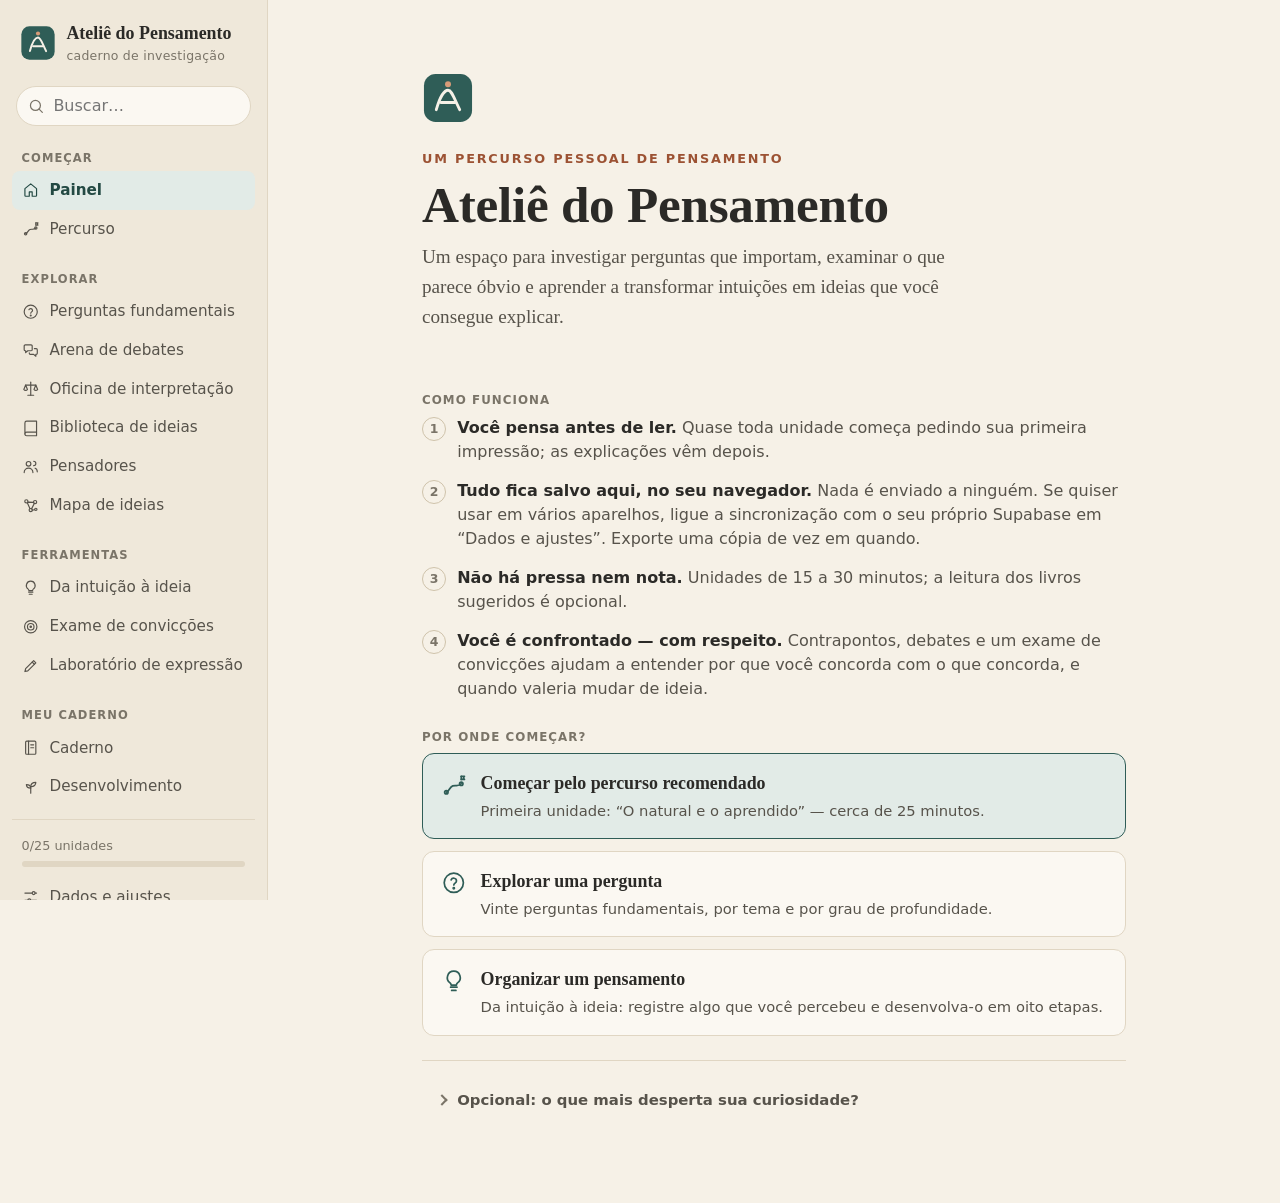
==== commit 45dd40a5: "Update print statement from 'Hello' to 'Goodbye'" ====
--- a/docs/index.html
+++ b/docs/index.html
@@ -737,6 +737,11 @@
 .lista-historico-nuvem { list-style: none; padding: 0; margin: 1rem 0 0; display: grid; gap: .4rem; }
 .lista-historico-nuvem li { display: flex; flex-wrap: wrap; gap: .5rem; justify-content: space-between; align-items: center; padding: .55rem .75rem; border: 1px solid var(--linha); border-radius: var(--raio-p); background: var(--superficie); font-size: .9rem; }
 .lista-historico-nuvem li > span:last-child { display: flex; gap: .4rem; }
+
+/* ---------- v1.3: tabela de conceitos ---------- */
+.tabela-conceitos { width: 100%; border-collapse: collapse; margin: 1rem 0; font-size: .95rem; display: block; overflow-x: auto; }
+.tabela-conceitos th, .tabela-conceitos td { text-align: left; padding: .5rem .65rem; border-bottom: 1px solid var(--linha); vertical-align: top; }
+.tabela-conceitos th { font-family: var(--f-ui); font-size: .8rem; text-transform: uppercase; letter-spacing: .04em; color: var(--tinta-2); }
 
 </style>
 </head>
@@ -2255,6 +2260,405 @@
       prompt: 'Que perguntas o teste da cerca faria antes da decisão? O que um crítico da tradição responderia?'
     },
     proximos: ['u:u-cosmos', 'ferramenta:debates', 'p:chesterton']
+  };
+})();
+
+</script>
+  <script>/* js/conteudo/16-unidades-autoengano.js */
+/* =========================================================
+   Unidades acrescentadas na versão 1.3
+   Módulo “Convicção, contradição e autoengano” (Etapa 2)
+   u-dissonancia · u-duplipensar · u-investigador
+   ---------------------------------------------------------
+   Tema: o que acontece quando deixamos de usar as convicções
+   para interpretar os fatos e passamos a usar os fatos (ou uma
+   seleção deles) para proteger as convicções.
+   ========================================================= */
+(function () {
+  const U = window.ATELIE.unidades;
+
+  /* ---------------------------------------------------------
+     1. Quando os fatos ameaçam o que eu penso
+     --------------------------------------------------------- */
+  U['u-dissonancia'] = {
+    id: 'u-dissonancia',
+    titulo: 'Quando os fatos ameaçam o que eu penso',
+    pergunta: 'O que acontece quando um fato contraria algo em que acredito — ou quando alguém do meu lado faz exatamente o que eu condenaria no outro?',
+    duracao: '35–40 min',
+    eixos: ['A', 'C', 'E', 'H'],
+    resumo: 'Dissonância cognitiva, raciocínio motivado, viés de confirmação e identidade de grupo: quatro mecanismos que ajudam a explicar por que fatos inconvenientes raramente mudam opiniões — e o que as pesquisas mais recentes dizem (e não dizem) sobre eles.',
+    blocos: [
+      { t: 'importa', html: `
+        <p>Há duas maneiras muito diferentes de usar uma convicção. Na primeira, ela serve para <em>interpretar</em> os fatos: é um ponto de partida que pode ser corrigido. Na segunda, os fatos — ou uma seleção deles — passam a servir para <em>proteger</em> a convicção. Quase ninguém escolhe conscientemente a segunda maneira; ela acontece aos poucos, e é muito mais fácil notá-la nos outros do que em si mesmo.</p>
+        <p>Esta unidade apresenta os mecanismos que a psicologia usa para descrever esse deslizamento. O objetivo não é ganhar munição contra quem pensa diferente, mas ganhar instrumentos para examinar as próprias reações — inclusive para descobrir quando elas estão certas.</p>` },
+
+      { t: 'impressao', id: 'impressao',
+        prompt: 'Lembre-se de uma vez em que você recebeu uma notícia que contrariava algo em que acreditava — ou que mostrava alguém que você admira fazendo algo errado. <strong>Qual foi sua primeira reação?</strong> Verificar? Desconfiar da fonte? Procurar contexto? Mudar de ideia? Mudar de assunto?',
+        dica: 'Seja honesto: ninguém vai ler isto além de você.' },
+
+      { t: 'situacao', titulo: 'Duas versões da mesma notícia', html: `
+        <p>Imagine duas manchetes, publicadas em semanas diferentes por um jornal de credibilidade média:</p>
+        <ul>
+          <li><strong>Versão 1:</strong> “Prefeito <em>do partido que você apoia</em> pede à Justiça a remoção de vídeos de moradores que o acusam de irregularidades numa obra. Ele afirma que os vídeos são montagens e espalham desinformação.”</li>
+          <li><strong>Versão 2:</strong> “Prefeito <em>do partido que você rejeita</em> pede à Justiça a remoção de vídeos de moradores que o acusam de irregularidades numa obra. Ele afirma que os vídeos são montagens e espalham desinformação.”</li>
+        </ul>
+        <p>As duas notícias são idênticas, exceto pelo partido.</p>` },
+
+      { t: 'escrita', id: 'duasversoes', titulo: 'Antes da explicação',
+        prompt: 'Qual foi sua reação imediata a cada versão? Em qual delas você pensou primeiro em “censura” e em qual pensou primeiro em “desinformação”? Que informação adicional você procuraria em cada caso?',
+        depois: { rotulo: 'Ver um comentário', html: `
+          <p>Se as reações foram diferentes, isso não prova que você seja incoerente: é possível que você tenha razões para confiar mais em um prefeito do que no outro — seu histórico, por exemplo. Mas repare <strong>em que momento</strong> essas razões apareceram. Se a conclusão veio primeiro e as razões depois, vale desconfiar.</p>
+          <p>O teste honesto é perguntar: <em>que informação decidiria o caso nas duas versões?</em> Os vídeos são montagens ou não? Há perícia? O pedido é para remover conteúdo falso específico ou toda crítica? Se o critério que você usaria é o mesmo nas duas versões, ótimo. Se ele muda conforme o partido, encontramos o fenômeno que esta unidade estuda.</p>` } },
+
+      { t: 'conceito', titulo: 'Dissonância cognitiva', html: `
+        <p>O psicólogo norte-americano <strong>Leon Festinger</strong> propôs em 1957, no livro <em>Uma teoria da dissonância cognitiva</em>, que sentimos desconforto quando percebemos uma incompatibilidade entre coisas que pensamos, valorizamos ou fazemos — e que esse desconforto nos motiva a reduzi-la.</p>
+        <p>O exemplo clássico é o do fumante que sabe que o cigarro faz mal. Ele pode parar de fumar (mudar o comportamento), mas também pode reduzir a dissonância de outros modos: “meu avô fumou a vida toda e viveu até os noventa”, “vou parar no ano que vem”, “de alguma coisa todo mundo morre”.</p>
+        <p>Aplicado às convicções, o mecanismo oferece várias saídas quando um fato as contraria:</p>
+        <ol>
+          <li><strong>Revisar a convicção</strong> — reconhecer que algo nela estava errado.</li>
+          <li><strong>Justificar a exceção conscientemente</strong> — admitir o problema e argumentar que, neste caso, ele se justifica.</li>
+          <li><strong>Redefinir o próprio valor</strong> — passar a dizer que aquilo que se condenava não é bem o que parecia.</li>
+          <li><strong>Desqualificar os fatos</strong> — questionar a fonte, minimizar o ocorrido, mudar de assunto.</li>
+        </ol>
+        <p>Só a primeira exige revisar a crença. As outras preservam a convicção e a imagem que temos de nós mesmos. Mas atenção: a segunda nem sempre é autoengano. Às vezes existe mesmo uma diferença relevante entre dois casos. A pergunta é se essa diferença foi <em>percebida</em> ou <em>inventada depois</em>, para proteger uma posição já assumida.</p>` },
+
+      { t: 'revelar', rotulo: 'A profecia que falhou (1954)', html: `
+        <p>A teoria nasceu de um estudo célebre. Em 1954, uma mulher de Chicago, Dorothy Martin, afirmou receber mensagens de seres de outro planeta anunciando um dilúvio para 21 de dezembro; os fiéis seriam resgatados por um disco voador. Festinger e seus colegas Henry Riecken e Stanley Schachter infiltraram-se no grupo para observar o que aconteceria quando a profecia falhasse. No livro <em>When Prophecy Fails</em> (1956), relataram que, depois do fracasso, parte do grupo não abandonou a crença: reinterpretou o ocorrido (o mundo teria sido poupado graças à fé deles) e passou a buscar novos adeptos.</p>
+        <p><strong>O que a história mais recente acrescenta:</strong> em 2025, o pesquisador Thomas Kelly publicou no <em>Journal of the History of the Behavioral Sciences</em> uma reavaliação baseada em jornais da época e nos papéis de Festinger. Ele argumenta que os pesquisadores infiltrados — que seriam cerca de um terço do grupo — interferiram ativamente nas crenças dos membros, e que o relato do livro tem contradições internas. Outros estudiosos acham que essas falhas não invalidam a ideia de dissonância, mas reconhecem os problemas do estudo.</p>
+        <p>Repare na ironia: uma das histórias mais citadas para ilustrar como pessoas defendem crenças diante de evidências contrárias também precisa ser reexaminada à luz de novas evidências.</p>` },
+
+      { t: 'revelar', rotulo: 'Um dólar ou vinte?', html: `
+        <p>Em 1959, Festinger e James Carlsmith pediram a estudantes que executassem uma tarefa tediosa e depois dissessem ao participante seguinte que ela era interessante. Uns recebiam 1 dólar pela mentira; outros, 20. Depois, os que receberam apenas 1 dólar avaliaram a tarefa como mais agradável. A interpretação: quem recebeu 20 tinha uma justificativa externa para ter mentido; quem recebeu 1 precisou “acreditar um pouco” no que disse para reduzir a dissonância.</p>
+        <p><strong>O que se sabe hoje:</strong> esse tipo de experimento (chamado de “obediência induzida”) foi repetido em grande escala em 2024 por 39 laboratórios de 19 países, com quase 5 mil participantes (Vaidis e colegas, <em>Advances in Methods and Practices in Psychological Science</em>). O efeito central previsto pela teoria <strong>não</strong> apareceu: ter mais ou menos liberdade de escolha ao escrever um texto contrário à própria opinião não mudou as atitudes de forma significativa. Os autores concluem que esse paradigma não oferece evidência robusta de dissonância.</p>
+        <p>Isso não refuta tudo o que se diz sobre dissonância — a experiência de desconforto diante de contradições é comum —, mas mostra que alguns dos experimentos mais famosos são menos sólidos do que os livros didáticos sugeriam.</p>` },
+
+      { t: 'aprofundar', titulo: 'Uma lição de método', html: `
+        <p>Por que contar as fragilidades da teoria numa unidade sobre ela? Porque é exatamente o que a unidade ensina: uma ideia que nos parece iluminadora merece o mesmo exame que uma ideia que nos incomoda. Há também um risco prático: “isso é dissonância cognitiva” virou uma forma de desqualificar o adversário sem examinar o que ele diz. Usar um conceito sobre vieses como arma contra os outros é, ele mesmo, um sinal de viés.</p>` },
+
+      { t: 'pensador', id: 'festinger' },
+
+      { t: 'conceito', titulo: 'Raciocínio motivado: primeiro a conclusão, depois os argumentos', html: `
+        <p>A psicóloga Ziva Kunda, num artigo influente de 1990, descreveu o <strong>raciocínio motivado</strong>: quando queremos chegar a uma conclusão, processamos as informações de um modo que favorece essa conclusão — sem perceber e mantendo a sensação de que estamos sendo objetivos. Não acreditamos no que quisermos; mas procuramos, aceitamos e interpretamos as evidências de modo a poder justificar o que queremos.</p>
+        <p>O psicólogo Thomas Gilovich resumiu a assimetria com duas perguntas. Diante de algo que nos agrada, perguntamos: <strong>“Posso acreditar nisso?”</strong> — e basta uma evidência razoável. Diante de algo que nos desagrada, perguntamos: <strong>“Sou obrigado a acreditar nisso?”</strong> — e nenhuma evidência parece suficiente.</p>
+        <p>Um estudo clássico de 1979 (Lord, Ross e Lepper) mostrou a defensores e opositores da pena de morte os mesmos dois estudos fictícios, um a favor e outro contra. Cada grupo considerou mais bem-feito o estudo que confirmava sua posição e encontrou falhas no outro — e muitos saíram mais convictos do que entraram, embora tivessem visto exatamente o mesmo material.</p>` },
+
+      { t: 'conceito', titulo: 'Viés de confirmação: o filtro na entrada', html: `
+        <p>O <strong>viés de confirmação</strong> é a tendência de procurar, notar, lembrar e valorizar o que confirma o que já pensamos. Num experimento famoso de 1960, Peter Wason deu a pessoas a sequência 2-4-6 e pediu que descobrissem a regra que a gerava, propondo outras sequências. A maioria testava apenas sequências que confirmavam sua hipótese (8-10-12, 20-22-24…) e quase nunca uma que pudesse refutá-la — e por isso não descobria que a regra era simplesmente “números em ordem crescente”.</p>
+        <p>Uma forma simples de distinguir os mecanismos:</p>
+        <ul>
+          <li>o <strong>viés de confirmação</strong> seleciona o que entra;</li>
+          <li>o <strong>raciocínio motivado</strong> decide como interpretar o que entrou;</li>
+          <li>a <strong>dissonância</strong> ajuda a explicar por que sentimos necessidade de proteger a crença.</li>
+        </ul>
+        <p>Desconfiar de uma notícia ou pedir contexto não é viés. O sinal revelador é a <strong>assimetria</strong>: exigir provas rigorosas para o que contraria nossa posição e aceitar evidências frágeis para o que a favorece.</p>` },
+
+      { t: 'conceito', titulo: 'Identidade: quando mudar de opinião parece trair a si mesmo', html: `
+        <p>Para muitas pessoas, uma posição política, religiosa ou moral não é só uma opinião: ela responde à pergunta “quem sou eu?”. O psicólogo Henri Tajfel mostrou, nos anos 1970, como é fácil formar lealdade de grupo: em seus experimentos de “grupos mínimos”, pessoas divididas por critérios triviais (como preferir um pintor a outro) já passavam a favorecer o próprio grupo. Com John Turner, ele desenvolveu a <strong>teoria da identidade social</strong>.</p>
+        <p>Quando uma posição se torna parte da identidade, criticar o grupo pode ser sentido como um ataque pessoal. E pode surgir um raciocínio circular:</p>
+        <ol>
+          <li>“Eu sou uma pessoa que defende a democracia.”</li>
+          <li>“As pessoas que defendem a democracia estão do nosso lado.”</li>
+          <li>“Logo, o nosso lado é o lado da democracia.”</li>
+          <li>“Logo, quem critica o nosso lado ataca a democracia.”</li>
+        </ol>
+        <p>A democracia deixou de ser um critério para avaliar os grupos e passou a ser um atributo que o grupo reivindica para si. Troque “democracia” por “liberdade”, “família”, “justiça social” ou “os valores cristãos” e o mecanismo funciona igual. O resultado é uma espécie de <strong>cegueira moral seletiva</strong>: a mesma conduta parece inaceitável no adversário e tolerável no aliado.</p>` },
+
+      { t: 'aprofundar', titulo: 'Os dois lados fazem isso? E as pessoas nunca mudam?', html: `
+        <p><strong>Os dois lados.</strong> Uma meta-análise de 2019, conduzida por Peter Ditto e colegas e publicada em <em>Perspectives on Psychological Science</em>, reuniu dezenas de experimentos com milhares de participantes nos Estados Unidos e encontrou níveis semelhantes de viés partidário entre progressistas e conservadores — o título do artigo era “Pelo menos o viés é bipartidário”. Outros pesquisadores, como Jost e Baron, contestaram a conclusão e argumentaram que haveria diferenças; o debate continua. O ponto mais seguro: nenhum campo político é imune.</p>
+        <p><strong>Inteligência não protege.</strong> Em estudos de Dan Kahan e colegas, pessoas com mais facilidade com números às vezes ficaram <em>mais</em> polarizadas quando os mesmos dados tratavam de um tema político, como se usassem sua habilidade para defender a posição já escolhida. Os resultados são discutidos e nem sempre se repetem, mas a lição permanece: habilidade argumentativa e compromisso com a verdade são coisas diferentes.</p>
+        <p><strong>Mas as pessoas mudam.</strong> Durante algum tempo, falou-se muito num “efeito tiro pela culatra”: corrigir alguém faria a pessoa se apegar ainda mais ao erro. Pesquisas maiores, como as de Thomas Wood e Ethan Porter (2019), mostraram que esse efeito é raro: em geral, as pessoas ajustam um pouco suas crenças na direção da correção, mesmo quando ela desagrada ao seu lado. Mudamos menos do que deveríamos, mas não somos impermeáveis aos fatos.</p>` },
+
+      { t: 'classificar', id: 'mecanismos',
+        prompt: 'Qual mecanismo aparece principalmente em cada situação?',
+        categorias: ['Dissonância', 'Raciocínio motivado', 'Viés de confirmação', 'Identidade de grupo', 'Duplo padrão'],
+        itens: [
+          { txt: 'Depois de comprar um carro caro, Rita passa semanas lendo só avaliações elogiosas daquele modelo.', cat: ['Viés de confirmação', 'Dissonância'], exp: 'Ela seleciona o que confirma a escolha — e o desconforto de ter gastado muito ajuda a explicar por quê.' },
+          { txt: '“Esse estudo contra a minha dieta foi financiado pela indústria; já o que confirma foi feito por um médico sério.” (Sem verificar quem financiou o segundo.)', cat: ['Raciocínio motivado'], exp: 'Um critério razoável (conflito de interesses) aplicado só na direção conveniente.' },
+          { txt: '“Se nosso deputado foi pego, deve ser perseguição. Quando foi o deles, a Justiça funcionou.”', cat: ['Duplo padrão', 'Identidade de grupo'], exp: 'A mesma instituição é avaliada por critérios opostos conforme o lado — sinal de que a lealdade está decidindo antes dos fatos.' },
+          { txt: 'Carlos sempre se viu como honesto. Quando sonega um imposto, diz a si mesmo que “o governo desperdiça tudo mesmo”.', cat: ['Dissonância'], exp: 'Conflito entre a autoimagem e o ato, resolvido com uma justificativa.' },
+          { txt: 'Ana deixa de seguir um amigo antigo porque ele passou a votar no partido oposto: “não reconheço mais quem ele é”.', cat: ['Identidade de grupo'], exp: 'A posição política virou critério de quem a pessoa é — e de quem merece amizade.' },
+          { txt: 'Num debate, Pedro só pesquisa argumentos a favor da posição que já defende.', cat: ['Viés de confirmação', 'Raciocínio motivado'], exp: 'Pesquisar o próprio lado é natural num debate; o problema seria confundir isso com investigar a questão.' }
+        ] },
+
+      { t: 'escolha', id: 'assimetria',
+        prompt: 'Um amigo exige perícia, fonte primária e contexto completo para aceitar uma denúncia contra o candidato dele, mas compartilha sem verificar um vídeo sem fonte contra o adversário. O que isso mostra?',
+        opcoes: [
+          { txt: 'Que ele é desonesto.', ok: false, fb: 'Pode ser, mas é mais provável que ele nem perceba a assimetria — é o mais comum. Atribuir má-fé é uma explicação que dispensa a investigação e quase sempre piora a conversa.' },
+          { txt: 'Que ele aplica padrões de exigência diferentes conforme a conclusão que prefere — o sinal típico do raciocínio motivado.', ok: true, fb: 'Exato. Nenhuma das duas atitudes, sozinha, é um problema: exigir perícia é bom, e às vezes compartilhamos coisas por engano. O que revela o viés é a diferença de rigor. E a pergunta útil é se você faz o mesmo.' },
+          { txt: 'Que a denúncia contra o candidato dele é falsa.', ok: false, fb: 'A reação dele não diz nada sobre a verdade da denúncia. Isso só se decide examinando a própria denúncia.' }
+        ] },
+
+      { t: 'contraponto', unidade: 'u-dissonancia', id: 'firmeza', titulo: 'Toda convicção firme é viés?',
+        contexto: 'Depois de estudar tantos vieses, é tentador concluir que quem não muda de opinião está sempre se enganando.',
+        afirmacao: 'Se eu continuo convicto depois de ouvir bons argumentos contrários, provavelmente estou sendo vítima de raciocínio motivado.',
+        outro: { nome: 'A defesa da convicção', html: `
+          <p>G. K. Chesterton escreveu, numa frase muito citada de sua <em>Autobiografia</em> (1936), que o objetivo de abrir a mente, como o de abrir a boca, é fechá-la de novo sobre algo sólido. O cardeal John Henry Newman, em <em>Apologia pro vita sua</em> (1864), distinguiu dificuldades de dúvidas: dez mil dificuldades, dizia ele, não fazem uma dúvida.</p>
+          <p>O argumento é que uma convicção bem formada, apoiada em muitas razões e na experiência de uma vida, não deve cair diante do primeiro argumento que não sabemos responder na hora. Mudar de ideia a cada objeção engenhosa também é um defeito: o de quem é levado por quem argumenta melhor, não por quem tem razão.</p>` },
+        replica: '<p>Os dois pontos são válidos — e não anulam a unidade. A questão não é se você muda de ideia com frequência, mas <em>como</em> você mantém suas convicções: aplicando o mesmo rigor aos argumentos dos dois lados, sabendo dizer o que mudaria sua opinião e distinguindo uma dificuldade que você ainda não resolveu de uma evidência que você está evitando olhar.</p>',
+        refs: ['p:chesterton', 'b:b-chesterton-ortodoxia', 'u:u-investigador'] },
+
+      { t: 'passos', id: 'examinar', titulo: 'Examine uma convicção sua',
+        prompt: 'Escolha uma convicção de que você tem bastante certeza — política, religiosa, moral ou sobre uma pessoa.',
+        campos: [
+          { id: 'conviccao', rotulo: 'A convicção, em uma frase', dica: '' },
+          { id: 'contrario', rotulo: 'Qual o fato mais incômodo para ela que você conhece?', dica: 'Se não lembrar de nenhum, isso já é uma informação.' },
+          { id: 'reacao', rotulo: 'Como você costuma reagir a esse fato?', dica: 'Revisar, justificar a exceção, redefinir, desqualificar a fonte?' },
+          { id: 'troca', rotulo: 'Se o mesmo fato envolvesse o lado oposto, como você o avaliaria?', dica: 'O teste da troca.' },
+          { id: 'identidade', rotulo: 'O que esta convicção diz sobre quem você é?', dica: 'Quanto mais ela faz parte da sua identidade, mais difícil será revisá-la — e mais vale examiná-la.' }
+        ] },
+
+      { t: 'texto', titulo: 'Para continuar', html: `
+        <p>Leve essa convicção para o <a href="#/conviccoes">Exame de convicções</a>, que inclui o teste do duplo padrão e o da coerência entre o que se pensa e como se vive. A próxima unidade trata do mesmo fenômeno pelo lado da linguagem: o que acontece quando as palavras mudam de sentido conforme quem as usa.</p>` },
+
+      { t: 'comparar', ref: 'impressao', id: 'comparacao',
+        prompt: 'Releia o que você escreveu sobre sua reação a uma notícia incômoda. Que mecanismo desta unidade aparece ali? Você reagiria igual hoje?' },
+
+      { t: 'conexoes', itens: [
+        { ref: 'u:u-visoes', txt: 'Por que concordo com o que concordo: intuições morais e visões de mundo.' },
+        { ref: 'u:u-discordar', txt: 'As fontes razoáveis de discordância — nem toda divergência é viés.' },
+        { ref: 'u:u-duplipensar', txt: 'A próxima unidade: duplipensar e a disputa pelo sentido das palavras.' },
+        { ref: 'ferramenta:conviccoes', txt: 'O Exame de convicções.' },
+        { ref: 'p:festinger', txt: 'Ficha do pensador: Leon Festinger.' },
+        { ref: 'p:kahneman', txt: 'Ficha do pensador: Daniel Kahneman.' }
+      ] },
+
+      { t: 'leituras', ids: ['b-tavris', 'b-pense-novo', 'b-arte-pensar', 'b-dom-casmurro', 'b-orgulho', 'b-reparacao'] },
+      { t: 'sintese' }
+    ],
+    revisao: {
+      conceito: 'Dissonância cognitiva, raciocínio motivado, viés de confirmação, identidade de grupo.',
+      situacao: 'Um colega que você admira é acusado de assediar uma funcionária. Seu primeiro pensamento é “ele nunca faria isso”.',
+      prompt: 'Que mecanismos podem estar em ação nessa reação? O que seria uma reação justa — nem condenação automática, nem defesa automática?'
+    },
+    proximos: ['u:u-duplipensar', 'ferramenta:conviccoes', 'q:q-mesmo-criterio']
+  };
+
+  /* ---------------------------------------------------------
+     2. Duplipensar e a disputa pelas palavras
+     --------------------------------------------------------- */
+  U['u-duplipensar'] = {
+    id: 'u-duplipensar',
+    titulo: 'Duplipensar: quando as palavras mudam de dono',
+    pergunta: 'É possível acreditar em duas coisas contraditórias sem perceber? E o que acontece com o pensamento quando as palavras mudam de sentido conforme quem as usa?',
+    duracao: '35–40 min',
+    eixos: ['F', 'C', 'H', 'A'],
+    resumo: 'O duplipensar e a novilíngua de Orwell, o “ketman” de Miłosz, a linguagem do Terceiro Reich, as definições persuasivas, o uso de rótulos como arma e a falseabilidade de Popper: como contradições se tornam invisíveis — e como trazê-las de volta à vista.',
+    blocos: [
+      { t: 'importa', html: `
+        <p>A unidade anterior tratou de como protegemos convicções escolhendo e interpretando fatos. Esta trata de um mecanismo mais sutil: a mudança no sentido das palavras. Se “censura” passa a significar só o que o adversário faz, e “defesa da democracia” só o que o meu lado faz, a contradição desaparece — não porque foi resolvida, mas porque a linguagem deixou de permitir vê-la.</p>
+        <p>George Orwell levou essa ideia ao extremo em <em>1984</em>. Mas ele mesmo insistia que o problema não é só dos regimes totalitários: começa na linguagem frouxa do dia a dia, em qualquer lado.</p>` },
+
+      { t: 'impressao', id: 'impressao',
+        prompt: 'Defina em uma ou duas frases o que você entende por <strong>“liberdade de expressão”</strong> ou por <strong>“democracia”</strong>. Depois responda: há alguma situação em que você aceitaria que essa palavra fosse aplicada ao seu lado, mas não ao outro?' },
+
+      { t: 'conceito', titulo: 'O duplipensar em 1984', html: `
+        <p>No romance de Orwell (1949), o Partido proclama três lemas: <strong>Guerra é paz. Liberdade é escravidão. Ignorância é força.</strong> Não são simples mentiras. O Partido quer algo mais ambicioso: que as pessoas sejam capazes de sustentar duas ideias contraditórias ao mesmo tempo, aceitar as duas e esquecer que se contradizem — e esquecer também que esqueceram. É isso que o livro chama de <strong>duplipensar</strong>.</p>
+        <p>O Ministério da Verdade reescreve jornais antigos para que o passado concorde sempre com o presente. Se ontem a Oceânia estava em guerra com a Eurásia e hoje está em guerra com a Lestásia, então sempre esteve em guerra com a Lestásia. No fim do livro, Winston é levado a crer, sinceramente, que dois mais dois podem ser cinco, se o Partido assim disser.</p>
+        <p>Orwell descreve também a <strong>novilíngua</strong>, uma língua planejada para encolher a cada edição do dicionário: se não houver palavras para certos pensamentos, eles se tornarão impossíveis. E descreve o hábito de parar de pensar no limiar de um pensamento perigoso — uma espécie de reflexo de proteção que o Partido cultiva como virtude.</p>
+        <p><strong>A diferença em relação à dissonância:</strong> na dissonância, a contradição incomoda e procuramos reduzi-la. No duplipensar, o próprio incômodo foi eliminado. É uma imagem literária extrema — mas útil, porque mostra o ponto final de um caminho que começa com pequenas acomodações.</p>` },
+
+      { t: 'pensador', id: 'orwell' },
+
+      { t: 'aprofundar', titulo: 'Fora da ficção: o ketman e a língua do Terceiro Reich', html: `
+        <p>O poeta polonês <strong>Czesław Miłosz</strong>, que serviu ao governo comunista da Polônia antes de romper com ele em 1951, descreveu em <em>Mente cativa</em> (1953) como intelectuais brilhantes aderiram ao regime. Ele usou a palavra <strong>ketman</strong>, tirada de relatos sobre a Pérsia, para nomear a prática de aparentar adesão enquanto se guarda uma reserva interior — às vezes com uma sensação de superioridade sobre quem acredita de verdade. O ketman é quase o inverso do duplipensar: a pessoa vê a contradição, mas a esconde. E Miłosz mostrou o preço psicológico desse jogo duplo para quem o pratica por anos.</p>
+        <p>O filólogo judeu alemão <strong>Victor Klemperer</strong>, que sobreviveu ao nazismo em Dresden, registrou em seus diários a transformação do alemão cotidiano e publicou em 1947 <em>LTI — a linguagem do Terceiro Reich</em>. Ele observou, por exemplo, como a palavra “fanático”, antes negativa, virou elogio. Sua conclusão: as palavras podem agir como pequenas doses de arsênico, engolidas sem perceber, que produzem efeito com o tempo.</p>
+        <p>E <strong>Arthur Koestler</strong>, ex-comunista, mostrou no romance <em>O zero e o infinito</em> (1940) um velho bolchevique que confessa crimes que não cometeu — não só por medo, mas porque a lógica do Partido, que ele mesmo ajudou a construir, o convence de que confessar é seu último serviço à causa.</p>` },
+
+      { t: 'revelar', rotulo: 'Os eufemismos que Orwell apontou', html: `
+        <p>No ensaio “A política e a língua inglesa” (1946), Orwell mostrou como a linguagem política serve para tornar defensável o indefensável. Bombardear aldeias indefesas e incendiar suas cabanas vira <em>pacificação</em>. Expulsar milhões de camponeses de suas terras vira <em>transferência de população</em>. O eufemismo não esconde os fatos de quem os conhece; ele permite falar deles sem ter de imaginá-los.</p>
+        <p><strong>Experimente:</strong> encontre dois eufemismos usados hoje pelo campo político de que você gosta e dois usados pelo campo de que você não gosta. Se só encontrar no segundo, procure de novo.</p>` },
+
+      { t: 'conceito', titulo: 'Quando a palavra muda de dono', html: `
+        <p>Palavras como democracia, liberdade, fascismo, censura e autoritarismo carregam ao mesmo tempo uma <em>descrição</em> e uma <em>avaliação</em>: dizer que algo é censura já é condená-lo. Isso abre espaço para uma manobra que o filósofo Charles Stevenson chamou, em 1938, de <strong>definição persuasiva</strong>: conservar a carga emocional da palavra e mudar seu conteúdo. Assim, uma conduta passa a ser elogiada ou condenada não pelo que é, mas pelo nome que recebe.</p>
+        <table class="tabela-conceitos">
+          <thead><tr><th>Conduta</th><th>Descrição inicial</th><th>Rótulo conveniente</th></tr></thead>
+          <tbody>
+            <tr><td>Restringir a manifestação de adversários</td><td>Censura</td><td>Defesa da democracia</td></tr>
+            <tr><td>Impedir a divulgação de críticas ao próprio grupo</td><td>Restrição à liberdade</td><td>Combate à desinformação</td></tr>
+            <tr><td>Concentrar poder numa instituição</td><td>Risco autoritário</td><td>Proteção das instituições</td></tr>
+            <tr><td>Ignorar decisões judiciais desfavoráveis</td><td>Desrespeito à lei</td><td>Resistência legítima</td></tr>
+          </tbody>
+        </table>
+        <p>Nenhum rótulo da terceira coluna é necessariamente falso: uma restrição pode ter fundamento jurídico legítimo, combater desinformação pode ser um fim legítimo. O problema é usar a palavra positiva <strong>para dispensar o exame</strong> — conteúdo, base legal, proporcionalidade, consequências e garantias contra abusos.</p>
+        <p>O teste mais simples: <strong>o conceito continua valendo quando muda o beneficiário?</strong></p>` },
+
+      { t: 'aprofundar', titulo: 'Nem toda mudança de sentido é manipulação', html: `
+        <p>Seria fácil demais concluir que toda divergência sobre palavras é desonestidade. O filósofo W. B. Gallie argumentou, em 1956, que alguns conceitos são <strong>essencialmente contestados</strong>: seu sentido é disputado de boa-fé, porque eles nomeiam ideais complexos que admitem interpretações rivais razoáveis. Um de seus exemplos era justamente “democracia”. Wittgenstein, por sua vez, lembrava que o sentido de uma palavra está no seu uso — e os usos mudam.</p>
+        <p>A distinção útil, portanto, não é entre quem muda o sentido e quem não muda, mas entre quem <strong>explicita seus critérios</strong> e os aplica a todos, e quem muda os critérios conforme a conveniência sem dizer que mudou.</p>` },
+
+      { t: 'conceito', titulo: 'O rótulo que encerra a discussão', html: `
+        <p>Considere este raciocínio: “O candidato A é fascista. O fascismo é incompatível com a democracia. Portanto, votar no candidato B é votar pela democracia.” Mesmo que a primeira premissa fosse verdadeira, a conclusão não se segue: a inadequação de um candidato não prova a adequação do outro. É preciso examinar B por seus próprios atos e propostas. O raciocínio esconde um <strong>falso dilema</strong> e usa o rótulo como substituto do exame.</p>
+        <p>O mesmo vale ao contrário: “O candidato B é comunista; logo, votar em A é votar pela liberdade.” Fascismo e comunismo são fenômenos históricos com características que podem ser estudadas e confrontadas com evidências. Aplicar um desses nomes a alguém exige mostrar quais características estão presentes — não basta que o adversário nos desagrade.</p>` },
+
+      { t: 'conceito', titulo: 'A crença que nenhum fato pode contrariar', html: `
+        <p>Imagine alguém convencido de que certo grupo é autoritário. Se o grupo restringe liberdades, isso prova o autoritarismo. Se não restringe, “está disfarçando”. Se uma denúncia é confirmada, é prova; se é desmentida, “a investigação foi manipulada”. <strong>Qualquer resultado confirma a crença.</strong></p>
+        <p>O filósofo <strong>Karl Popper</strong> chamou atenção para esse padrão. Em sua juventude em Viena, ele se impressionou com o fato de que certas teorias da época — a interpretação da história de alguns marxistas, a psicologia de Adler — pareciam explicar tudo, e concluiu que isso era uma fraqueza, não uma força. Uma afirmação sobre a realidade precisa, em princípio, admitir condições sob as quais seria falsa: é a ideia de <strong>falseabilidade</strong>.</p>
+        <p>Juízos políticos e morais não são experimentos de laboratório, e Popper propôs seu critério para a ciência. Mas a pergunta que ele inspira vale para qualquer convicção sobre fatos: <strong>que evidência me faria mudar de ideia?</strong> Se a resposta é “nenhuma”, a crença deixou de ser testada — está sendo protegida de qualquer teste.</p>` },
+
+      { t: 'pensador', id: 'popper' },
+
+      { t: 'classificar', id: 'figuras',
+        prompt: 'Que fenômeno aparece principalmente em cada frase?',
+        categorias: ['Duplipensar', 'Eufemismo', 'Definição persuasiva', 'Rótulo e falso dilema', 'Crença infalsificável'],
+        itens: [
+          { txt: '“Não houve demissões; houve uma readequação do quadro de colaboradores.”', cat: ['Eufemismo'], exp: 'Um nome neutro para uma realidade dura.' },
+          { txt: '“Verdadeira liberdade é obedecer ao líder, que sabe o que é melhor para nós.”', cat: ['Definição persuasiva', 'Duplipensar'], exp: 'A palavra “liberdade” é mantida pela carga positiva, com conteúdo oposto ao habitual — no limite, o lema de 1984.' },
+          { txt: '“Quem não está conosco é fascista; quem é contra o fascismo vota em nós.”', cat: ['Rótulo e falso dilema'], exp: 'Duas alternativas apenas, e um rótulo que dispensa o exame. Funciona igual com “comunista”.' },
+          { txt: '“Se a vacina funcionou, foi sorte; se não funcionou, prova que é inútil; se os estudos dizem que funciona, foram comprados.”', cat: ['Crença infalsificável'], exp: 'Todo resultado possível é lido como confirmação. O mesmo padrão pode aparecer na defesa entusiasmada de qualquer medida.' },
+          { txt: 'Um funcionário do Ministério da Verdade apaga uma notícia antiga e, horas depois, sinceramente não se lembra de que ela dizia outra coisa.', cat: ['Duplipensar'], exp: 'Não é só mentira: é o esquecimento da própria contradição.' },
+          { txt: '“Nossos aliados fazem ‘ajustes institucionais’; os adversários fazem ‘ataques à democracia’.” (Para a mesma medida.)', cat: ['Definição persuasiva', 'Eufemismo'], exp: 'A palavra muda conforme o beneficiário — o teste desta unidade.' }
+        ] },
+
+      { t: 'escolha', id: 'critica',
+        prompt: 'Alguém afirma: “Quem critica esta medida está atacando a democracia.” Qual a melhor resposta crítica?',
+        opcoes: [
+          { txt: '“Vocês é que atacam a democracia.”', ok: false, fb: 'Inverte o rótulo, mas mantém o problema: continua usando a palavra como arma, sem examinar a medida.' },
+          { txt: '“Que critérios fazem esta medida ser democrática? Eles continuariam valendo se o outro lado a adotasse?”', ok: true, fb: 'Isso desloca a conversa do rótulo para os critérios — conteúdo, base legal, proporcionalidade, garantias — e aplica o teste da troca de beneficiário.' },
+          { txt: '“Democracia é um conceito vago; não dá para discutir.”', ok: false, fb: 'O conceito é contestado, mas não vazio. Desistir de defini-lo deixa o campo livre para quem quer usá-lo sem critério.' }
+        ] },
+
+      { t: 'perspectivas', titulo: 'Quem controla o sentido das palavras?', itens: [
+        { nome: 'George Orwell', html: 'Para Orwell, escrever com clareza era uma questão moral e política: a linguagem vaga protege o indefensável, e quem escreve com precisão não consegue esconder de si mesmo o que está dizendo.', ve: 'Que a clareza é uma forma de honestidade e de resistência ao poder.', limite: 'Nem toda complexidade é jargão: algumas ideias são difíceis de verdade.' },
+        { nome: 'C. S. Lewis', html: 'Em <em>A abolição do homem</em> (1943), Lewis criticou livros escolares que ensinavam que todo juízo de valor é “apenas” expressão de sentimentos. Para ele, isso produzia “homens sem peito”: pessoas sem a formação dos afetos que liga a razão à ação.', ve: 'Que a linguagem pode esvaziar valores tanto quanto distorcê-los, e que relativizar tudo também é uma manobra.', limite: 'Pressupõe uma ordem objetiva de valores (o Tao) que nem todos aceitam.' },
+        { nome: 'Michel Foucault', html: 'Para Foucault, cada época tem “regimes de verdade”: regras sobre quem pode falar com autoridade, sobre o quê e de que maneira. Definir o que conta como loucura, crime ou ciência é também exercer poder.', ve: 'Que as definições institucionais não são neutras e têm efeitos sobre pessoas concretas.', limite: 'Levado ao extremo, dissolve a distinção entre verdade e poder — e então não sobra critério nem para criticar o poder.' },
+        { nome: 'Ludwig Wittgenstein', html: 'O segundo Wittgenstein mostrou que o significado de uma palavra está em seu uso dentro de “jogos de linguagem”, que mudam com as práticas humanas.', ve: 'Que mudanças de sentido são normais e nem sempre manipuladoras.', limite: 'Não oferece, por si só, um critério para distinguir a evolução legítima da manipulação.' }
+      ] },
+
+      { t: 'contraponto', unidade: 'u-duplipensar', id: 'simetria', titulo: 'Se os dois lados fazem isso, são igualmente culpados?',
+        contexto: 'Esta unidade insistiu em aplicar os mesmos critérios aos dois lados. Daí é fácil passar a outra ideia.',
+        afirmacao: 'Se os dois lados distorcem palavras e fatos, então os dois são igualmente culpados.',
+        outro: { nome: 'A objeção da falsa equivalência', html: `
+          <p>Aplicar os mesmos critérios não garante chegar a conclusões simétricas. Num caso concreto, um lado pode estar distorcendo muito mais que o outro — e dizer “todos fazem isso” pode ser uma forma de evitar o julgamento, ou de proteger o lado que está mais errado. O método é simétrico; o resultado pode não ser.</p>` },
+        replica: '<p>A objeção é correta, mas pode ser usada do mesmo jeito que critica: “falsa equivalência!” também serve para isentar o próprio lado de qualquer exame. A saída é a mesma de sempre: examinar caso a caso, com critérios explícitos, e aceitar a conclusão — seja ela simétrica ou não.</p>',
+        refs: ['u:u-investigador', 'd:d-duvida'] },
+
+      { t: 'passos', id: 'dicionario', titulo: 'Seu dicionário de palavras disputadas',
+        prompt: 'Escolha uma palavra carregada: liberdade, democracia, censura, fascismo, comunismo, justiça, tolerância, família…',
+        campos: [
+          { id: 'palavra', rotulo: 'A palavra', dica: '' },
+          { id: 'criterios', rotulo: 'Seus critérios: o que algo precisa ter para merecer esse nome?', dica: 'Tente listar dois ou três critérios observáveis.' },
+          { id: 'meulado', rotulo: 'Um caso do seu lado que, pelos seus critérios, mereceria o nome', dica: 'Se a palavra é negativa, isso dói. É o ponto.' },
+          { id: 'outrolado', rotulo: 'Um caso do outro lado em que o nome costuma ser aplicado sem cumprir seus critérios', dica: '' },
+          { id: 'ajuste', rotulo: 'Seus critérios precisam de ajuste? Por quê?', dica: 'Ajustar critérios é legítimo — desde que valha para os dois lados.' }
+        ] },
+
+      { t: 'comparar', ref: 'impressao', id: 'comparacao',
+        prompt: 'Releia a definição que você escreveu no início. Ela passaria pelo teste da troca de beneficiário? O que você mudaria?' },
+
+      { t: 'conexoes', itens: [
+        { ref: 'u:u-palavra', txt: 'A unidade sobre palavra, conceito e coisa.' },
+        { ref: 'u:u-dissonancia', txt: 'A unidade anterior: quando os fatos ameaçam o que pensamos.' },
+        { ref: 'u:u-investigador', txt: 'A próxima: advogado ou investigador das próprias convicções.' },
+        { ref: 'b:b-1984', txt: 'O romance 1984, de George Orwell.' },
+        { ref: 'p:orwell', txt: 'Ficha do pensador: George Orwell.' },
+        { ref: 'p:popper', txt: 'Ficha do pensador: Karl Popper.' },
+        { ref: 'p:milosz', txt: 'Ficha do pensador: Czesław Miłosz.' }
+      ] },
+
+      { t: 'leituras', ids: ['b-1984', 'b-zero-infinito', 'b-mente-cativa', 'b-klemperer', 'b-orwell-ensaios', 'b-alice-espelho', 'b-rinoceronte'] },
+      { t: 'sintese' }
+    ],
+    revisao: {
+      conceito: 'Duplipensar, definição persuasiva, rótulo como arma, infalsificabilidade.',
+      situacao: 'Num grupo de mensagens, alguém escreve: “Isso não é censura, é responsabilidade.” Uma semana depois, sobre medida parecida do outro lado: “Isso é censura pura.”',
+      prompt: 'Que critérios distinguiriam honestamente “responsabilidade” de “censura”? Eles sustentam as duas frases?'
+    },
+    proximos: ['u:u-investigador', 'q:q-palavras', 'b:b-1984']
+  };
+
+  /* ---------------------------------------------------------
+     3. Advogado ou investigador?
+     --------------------------------------------------------- */
+  U['u-investigador'] = {
+    id: 'u-investigador',
+    titulo: 'Advogado ou investigador?',
+    pergunta: 'Defendo minhas convicções como um advogado defende um cliente — ou as investigo como quem quer descobrir se são verdadeiras?',
+    duracao: '30–35 min',
+    eixos: ['A', 'C', 'G'],
+    resumo: 'Duas maneiras de se relacionar com as próprias convicções, os três tipos de desacordo, e ferramentas práticas — o teste da troca, o pré-compromisso, o argumento mais forte do outro lado, os graus de confiança — sem abrir mão de ter convicções firmes.',
+    blocos: [
+      { t: 'importa', html: `
+        <p>Existem duas maneiras de se relacionar com o que se pensa. Na primeira, as crenças são <strong>hipóteses sobre a realidade</strong>: podem ser fortes, profundas e importantes, mas continuam sujeitas a revisão. Na segunda, elas são <strong>clientes a defender</strong>: os fatos passam a valer pela utilidade que têm para a defesa.</p>
+        <p>A diferença não está em ter ou não ter convicções, preferências ou ideologia — todos têm. Está na disposição de deixar que a realidade corrija os próprios filtros. Esta unidade reúne ferramentas para isso e discute seus limites.</p>` },
+
+      { t: 'impressao', id: 'impressao',
+        prompt: 'Pense no político, partido ou movimento que você mais admira. <strong>Que evidência faria você mudar de opinião sobre ele?</strong> Agora faça a mesma pergunta sobre o que você mais rejeita.',
+        dica: 'Compare as duas respostas: são igualmente concretas?' },
+
+      { t: 'conceito', titulo: 'O soldado e o explorador', html: `
+        <p>A escritora Julia Galef, em <em>The Scout Mindset</em> (2021), propôs uma imagem: muitas vezes raciocinamos como <strong>soldados</strong>, cuja tarefa é defender uma posição e derrubar as ameaças a ela; poderíamos raciocinar mais como <strong>exploradores</strong>, cuja tarefa é desenhar o mapa mais exato possível do terreno — inclusive onde ele não é o que gostaríamos.</p>
+        <p>Ela não diz que o soldado é tolo: a mentalidade de soldado protege a autoestima, a calma e o pertencimento ao grupo. O ponto é que esses benefícios podem ser obtidos de outras formas, e que o custo de um mapa errado costuma aparecer mais tarde.</p>
+        <p>O psicólogo Philip Tetlock, que acompanhou por anos as previsões de especialistas, encontrou algo parecido. Retomando uma imagem do poeta grego Arquíloco, popularizada por Isaiah Berlin, ele distinguiu os <strong>porcos-espinhos</strong>, que sabem “uma grande coisa” e encaixam tudo nela, das <strong>raposas</strong>, que sabem muitas coisas pequenas, desconfiam de grandes teorias e ajustam as estimativas aos poucos. Em média, as raposas previram melhor. Em torneios posteriores, ele identificou “superprevisores”: pessoas comuns que se destacavam sobretudo pela disposição de atualizar suas estimativas com novas informações.</p>` },
+
+      { t: 'revelar', rotulo: 'Três tipos de desacordo', html: `
+        <ol>
+          <li><strong>Divergência sobre os fatos.</strong> Duas pessoas discordam porque receberam informações diferentes ou interpretam os dados de modos distintos. Pode ser resolvida, ao menos em parte, com investigação.</li>
+          <li><strong>Divergência sobre valores.</strong> Concordam sobre os fatos, mas discordam sobre o que deve prevalecer — segurança ou liberdade, igualdade ou mérito. Não há contradição lógica: elas pesam valores de forma diferente.</li>
+          <li><strong>Resistência à correção.</strong> A conclusão se mantém diante de qualquer evidência, os critérios mudam conforme a conveniência, e as justificativas se sucedem para evitar a revisão.</li>
+        </ol>
+        <p>Muitas discussões emperram porque uma divergência de valores é tratada como erro factual (“você não conhece os dados”) ou uma resistência à correção é tratada como diferença de valores (“é minha opinião”). Saber em qual das três você está é metade do caminho.</p>` },
+
+      { t: 'conceito', titulo: 'Ferramentas do investigador', html: `
+        <dl class="camadas">
+          <dt>O teste da troca</dt><dd>Imagine a mesma conduta, a mesma notícia, o mesmo argumento — com os lados trocados. Seu julgamento seria igual? Se não, o que justifica a diferença? Galef chama isso de <em>teste do duplo padrão</em> e sugere outros parecidos: o do cético seletivo (eu aceitaria evidência tão fraca se ela me contrariasse?), o do conformismo (eu pensaria isso se meu grupo pensasse o contrário?), o do observador de fora (o que alguém sem interesse no caso concluiria?).</dd>
+          <dt>O pré-compromisso</dt><dd>Decidir <em>antes</em> de ver os dados o que contaria como evidência a favor e contra. Depois que os dados chegam, é muito mais fácil mudar o critério do que a conclusão.</dd>
+          <dt>A melhor versão do outro lado</dt><dd>Antes de criticar uma posição, apresentá-la tão bem que quem a defende diria: “é isso mesmo que eu penso”. O economista Bryan Caplan propôs, em 2011, um “teste de Turing ideológico”: você consegue escrever sobre a posição adversária de modo que um leitor não saiba de que lado você está?</dd>
+          <dt>Graus de confiança</dt><dd>Trocar “é verdade / é mentira” por “tenho 70% de confiança nisso”. Assim, uma evidência nova não precisa derrubar a crença inteira — basta movê-la um pouco, para cima ou para baixo. É assim que os bons previsores de Tetlock trabalham.</dd>
+          <dt>Separar o problema da pessoa</dt><dd>Perguntar “isso é verdade?” antes de “quem disse isso?”. A credibilidade da fonte importa, mas é um atalho — e atalhos sofrem os mesmos vieses.</dd>
+        </dl>
+        <p>John Stuart Mill resumiu a razão de tudo isso em <em>Sobre a liberdade</em> (1859): quem conhece apenas o seu lado da questão conhece pouco dela.</p>` },
+
+      { t: 'perspectivas', titulo: 'Investigar sem perder as convicções', itens: [
+        { nome: 'A dúvida metódica', html: 'Descartes propôs duvidar de tudo o que pudesse ser duvidado; Popper, tratar todas as teorias como conjecturas; Mill, procurar ativamente as objeções mais fortes.', ve: 'Uma proteção contra o dogmatismo e contra a autoridade usada como prova.', limite: 'Ninguém vive duvidando de tudo; a dúvida universal pode ser fingida, paralisante ou uma pose.' },
+        { nome: 'A confiança nas convicções formadas', html: 'Burke defendia os “preconceitos” no sentido de juízos formados pela experiência acumulada, que nos permitem agir sem reconstruir tudo do zero. Newman distinguia dificuldades de dúvidas; Chesterton dizia que a mente se abre para depois se fechar sobre algo sólido.', ve: 'Que convicções enraizadas condensam experiência e não devem cair ao primeiro argumento engenhoso.', limite: 'Também condensam erros; e “experiência acumulada” pode virar justificativa para nunca examinar nada.' },
+        { nome: 'O falibilismo sem dúvida fingida', html: 'O filósofo americano Charles S. Peirce recomendava não fingir duvidar em filosofia do que não duvidamos no coração — e, ao mesmo tempo, manter qualquer crença aberta à correção pela investigação.', ve: 'Uma posição intermediária: partimos das crenças que temos, mas não as tornamos imunes a revisão.', limite: 'Não diz quanto peso dar a uma evidência contrária; isso continua exigindo juízo.' },
+        { nome: 'A razão como conversa', html: 'Os cientistas cognitivos Hugo Mercier e Dan Sperber argumentam (em <em>The Enigma of Reason</em>, 2017) que a razão humana evoluiu sobretudo para argumentar e avaliar argumentos alheios. Sozinhos, somos parciais; em grupo, com discordância, os vieses tendem a se compensar.', ve: 'Que o melhor antídoto ao viés talvez não seja esforço individual, mas boas conversas com quem discorda — e instituições que as permitam.', limite: 'Grupos homogêneos fazem o contrário: amplificam o viés. A tese também é discutida entre psicólogos.' }
+      ] },
+
+      { t: 'escolha', id: 'nenhuma',
+        prompt: 'Você percebe que não consegue imaginar nenhuma evidência que mudaria uma convicção sua. O que isso indica?',
+        opcoes: [
+          { txt: 'Que ela é verdadeira.', ok: false, fb: 'A firmeza de uma crença não é evidência de que ela seja verdadeira. Pessoas com crenças opostas costumam ter a mesma sensação.' },
+          { txt: 'Depende: se for uma convicção sobre valores, pode ser natural; se for sobre fatos, ela deixou de ser testada.', ok: true, fb: 'Bem observado. “A tortura de inocentes é errada” não precisa de um experimento que a refute. Mas “esse governo é corrupto”, “esse remédio funciona” ou “esse grupo é perigoso” são afirmações sobre fatos — e deveriam admitir evidências contrárias. Muitas convicções misturam as duas coisas; separá-las é o primeiro passo.' },
+          { txt: 'Que você é dogmático e deveria abandoná-la.', ok: false, fb: 'Nem toda convicção firme é dogmatismo, e abandonar uma crença por ela ser firme seria tão arbitrário quanto mantê-la por isso.' }
+        ] },
+
+      { t: 'passos', id: 'julgamento', titulo: 'Um julgamento com critérios iguais',
+        prompt: 'Escolha um acontecimento político ou social recente sobre o qual você tem opinião formada.',
+        campos: [
+          { id: 'fato', rotulo: 'O que aconteceu, descrito da forma mais neutra possível', dica: 'Sem adjetivos. Como um jornalista de agência escreveria.' },
+          { id: 'tipo', rotulo: 'A divergência é sobre fatos, sobre valores ou é resistência à correção?', dica: '' },
+          { id: 'troca', rotulo: 'Se o outro lado tivesse feito exatamente isso, como você julgaria?', dica: '' },
+          { id: 'diferenca', rotulo: 'Há diferenças relevantes entre os casos que justificariam julgamentos diferentes?', dica: 'Elas existem às vezes. Pergunte se você as teria notado antes de saber quem era o autor.' },
+          { id: 'evidencia', rotulo: 'Que evidência faria você mudar de opinião sobre este caso?', dica: 'Escreva antes de procurar notícias novas: é o seu pré-compromisso.' },
+          { id: 'confianca', rotulo: 'Sua confiança na sua opinião, de 0 a 100 — e por quê', dica: '' }
+        ] },
+
+      { t: 'texto', titulo: 'Para continuar', html: `
+        <p>A <a href="#/debate/d-duvida">Arena de debates</a> tem uma controvérsia sobre exatamente isto: devo desconfiar das minhas convicções ou confiar nelas? E o <a href="#/conviccoes">Exame de convicções</a> permite registrar sua confiança ao longo do tempo. Repare se ela se move — e em que direção.</p>` },
+
+      { t: 'comparar', ref: 'impressao', id: 'comparacao',
+        prompt: 'Releia as evidências que você listou para o grupo que admira e para o que rejeita. Elas eram igualmente concretas? Você mudaria alguma?' },
+
+      { t: 'conexoes', itens: [
+        { ref: 'u:u-dissonancia', txt: 'Os mecanismos que protegem as convicções.' },
+        { ref: 'u:u-duplipensar', txt: 'A disputa pelo sentido das palavras.' },
+        { ref: 'u:u-visao', txt: 'Na Etapa 6: uma visão de mundo revisável.' },
+        { ref: 'd:d-duvida', txt: 'Debate: desconfiar ou confiar nas próprias convicções?' },
+        { ref: 'ferramenta:conviccoes', txt: 'O Exame de convicções.' },
+        { ref: 'p:mill', txt: 'Ficha do pensador: John Stuart Mill.' },
+        { ref: 'p:peirce', txt: 'Ficha do pensador: Charles S. Peirce.' }
+      ] },
+
+      { t: 'leituras', ids: ['b-galef', 'b-superprevisoes', 'b-pense-novo', 'b-weston', 'b-mill', 'b-doze-homens', 'b-inimigo-povo'] },
+      { t: 'sintese' }
+    ],
+    revisao: {
+      conceito: 'Soldado e explorador; três tipos de desacordo; teste da troca, pré-compromisso, melhor versão do outro lado, graus de confiança.',
+      situacao: 'Uma pesquisa divulgada hoje contraria algo que você vem defendendo há anos.',
+      prompt: 'Antes de ler os detalhes: o que, na pesquisa, faria você ajustar sua posição — e o que faria você desconfiar dela com razão?'
+    },
+    proximos: ['ferramenta:conviccoes', 'd:d-duvida', 'q:q-contradicao']
   };
 })();
 
@@ -5791,6 +6195,425 @@
 })();
 
 </script>
+  <script>/* js/conteudo/64-biblioteca-pensamento.js */
+/* =========================================================
+   Biblioteca ampliada (v1.3) — pensamento, linguagem,
+   contradições e conflitos internos.
+   Ficção que dramatiza o autoengano, a convicção e a disputa
+   pelas palavras (não necessariamente distopias) e não ficção
+   introdutória, em linguagem acessível.
+   ========================================================= */
+(function () {
+  const A = window.ATELIE;
+  const DP = 'O texto original está em domínio público. Traduções recentes podem ter direitos próprios; procure em bibliotecas públicas ou digitais.';
+  const PROT = 'Obra protegida por direitos autorais; disponível em livrarias e bibliotecas.';
+  const SEMPT = 'Até onde pude verificar, não há edição brasileira recente; o livro está disponível em inglês (e às vezes em espanhol). Vale procurar em bibliotecas e sebos.';
+  const add = (o) => A.livros.push(Object.assign({ alternativa: '', unidades: [] }, o));
+
+  /* =================== FICÇÃO =================== */
+  add({ id: 'b-zero-infinito', titulo: 'O zero e o infinito', autor: 'Arthur Koestler', ano: '1940', tipo: 'Romance', origem: 'Hungria / Inglaterra',
+    temas: ['verdade', 'poder', 'ética', 'pensamento'],
+    porque: 'Rubachov, um velho revolucionário, é preso pelo partido que ajudou a construir. Aos poucos, ele é levado a confessar crimes que não cometeu — e a lógica que o convence é a dele mesmo.',
+    encontrar: 'Diálogos de interrogatório que são verdadeiros duelos de ideias. O romance foi inspirado nos processos de Moscou dos anos 1930.',
+    conexao: 'Talvez o melhor retrato literário de como uma convicção pode exigir que se negue a própria percepção dos fatos. Koestler, ex-comunista, escreveu de dentro.',
+    acesso: 'Médio. Curto e tenso; exige atenção aos argumentos.',
+    perguntas: ['Por que Rubachov confessa?', 'Em que ponto a fidelidade a uma causa se torna traição à verdade?'],
+    leituras: [
+      { quem: 'Leitura anticomunista', html: 'O romance desmontou, para muitos leitores ocidentais, a ilusão sobre a União Soviética, e foi decisivo no pós-guerra francês.' },
+      { quem: 'Leitura moral', html: 'Mais que um livro sobre o comunismo, é sobre o princípio de que os fins justificam os meios — e sobre o momento em que Rubachov percebe o que fez aos outros antes de acontecer a ele.' },
+      { quem: 'Críticos de esquerda', html: 'Na época, intelectuais como Maurice Merleau-Ponty responderam ao livro defendendo que a violência revolucionária precisava ser julgada pela história; depois, o próprio Merleau-Ponty reviu sua posição.' }
+    ],
+    legal: PROT, unidades: ['u-duplipensar'], contraponto: 'b-1984' });
+
+  add({ id: 'b-rinoceronte', titulo: 'O rinoceronte', autor: 'Eugène Ionesco', ano: '1959', tipo: 'Teatro', origem: 'França (autor nascido na Romênia)',
+    temas: ['sociedade', 'pensamento', 'identidade', 'liberdade'],
+    porque: 'Numa cidade pacata, as pessoas começam a se transformar em rinocerontes. Primeiro, todos se espantam; depois, encontram razões; por fim, aderem. Só Bérenger, um homem comum e indeciso, resiste.',
+    encontrar: 'Uma farsa absurda e engraçada que vai ficando assustadora. Os argumentos que os personagens usam para aceitar a mudança são reconhecíveis.',
+    conexao: 'Ionesco escreveu pensando na adesão de amigos ao fascismo na Romênia dos anos 1930, mas a peça vale para qualquer contágio de opinião: como pessoas razoáveis passam a achar normal o que achavam monstruoso.',
+    acesso: 'Fácil e rápido de ler; ótimo para ler em voz alta.',
+    perguntas: ['Que argumento cada personagem usa para aceitar os rinocerontes?', 'Bérenger resiste por convicção ou por incapacidade de se adaptar?'],
+    legal: PROT, unidades: ['u-dissonancia', 'u-duplipensar'] });
+
+  add({ id: 'b-bruxas-salem', titulo: 'As bruxas de Salém', autor: 'Arthur Miller', ano: '1953', tipo: 'Teatro', origem: 'Estados Unidos',
+    temas: ['verdade', 'religião', 'sociedade', 'poder'],
+    porque: 'Em 1692, numa vila puritana de Massachusetts, meninas acusam vizinhos de bruxaria. Quem nega é tido como culpado; quem confessa, e acusa outros, se salva.',
+    encontrar: 'Uma tragédia sobre histeria coletiva, interesses escondidos sob acusações morais e o preço de não mentir.',
+    conexao: 'Um exemplo perfeito de crença infalsificável: negar a acusação passa a ser prova de culpa. Miller escreveu pensando no macarthismo, mas a lógica se aplica a qualquer “caça às bruxas”, de qualquer lado.',
+    acesso: 'Médio; a linguagem imita o inglês do século XVII, mas a ação é intensa.',
+    perguntas: ['Por que John Proctor se recusa a assinar a confissão?', 'Que acusações do nosso tempo funcionam de modo parecido?'],
+    leituras: [
+      { quem: 'Leitura política da época', html: 'Uma alegoria das investigações anticomunistas do senador McCarthy, que destruíram carreiras com base em suspeitas.' },
+      { quem: 'Leitura contemporânea', html: 'Muitos leitores veem paralelos com linchamentos virtuais e campanhas de cancelamento, em que a acusação basta para condenar.' },
+      { quem: 'Leitura histórica', html: 'Historiadores lembram que Miller alterou fatos (como a idade de Abigail) e que o macarthismo, embora injusto, lidava com uma espionagem soviética real, ao contrário das bruxas.' }
+    ],
+    legal: PROT, unidades: ['u-duplipensar'] });
+
+  add({ id: 'b-inimigo-povo', titulo: 'Um inimigo do povo', autor: 'Henrik Ibsen', ano: '1882', tipo: 'Teatro', origem: 'Noruega',
+    temas: ['verdade', 'sociedade', 'ciência', 'poder'],
+    porque: 'O médico de uma cidade-balneário descobre que as águas que sustentam a economia local estão contaminadas. Ele espera ser aplaudido. Em vez disso, a cidade inteira se volta contra ele.',
+    encontrar: 'Uma peça curta sobre o que acontece quando um fato ameaça interesses, empregos e a imagem que uma comunidade tem de si.',
+    conexao: 'Mostra, quase em câmera lenta, como jornalistas, políticos e cidadãos encontram razões para não acreditar no que é inconveniente.',
+    acesso: 'Fácil; cinco atos rápidos.',
+    perguntas: ['Em que momento cada personagem muda de lado — e por quê?', 'O doutor Stockmann é um herói ou também um fanático?'],
+    leituras: [
+      { quem: 'Leitura liberal', html: 'Uma defesa do indivíduo que diz a verdade contra a maioria e contra a imprensa acomodada.' },
+      { quem: 'Leitura crítica', html: 'Stockmann termina afirmando que a maioria nunca tem razão e flerta com um desprezo aristocrático pelo povo. A peça também pode ser lida como retrato de um homem certo sobre os fatos e arrogante sobre todo o resto.' },
+      { quem: 'Leitura contemporânea', html: 'Foi relida durante crises ambientais e sanitárias, por todos os lados, cada um vendo a si mesmo como Stockmann.' }
+    ],
+    legal: DP, unidades: ['u-dissonancia', 'u-investigador'], contraponto: 'b-pato-selvagem' });
+
+  add({ id: 'b-pato-selvagem', titulo: 'O pato selvagem', autor: 'Henrik Ibsen', ano: '1884', tipo: 'Teatro', origem: 'Noruega',
+    temas: ['verdade', 'família', 'ética', 'emoções'],
+    porque: 'Gregers, um idealista, decide revelar a um amigo a verdade sobre seu casamento, convencido de que viver na verdade o libertará. O resultado é uma tragédia.',
+    encontrar: 'O avesso de <em>Um inimigo do povo</em>: aqui, quem insiste na verdade a qualquer preço é posto em xeque. Um médico cético defende a “mentira vital” que permite às pessoas viver.',
+    conexao: 'Complica a lição desta trilha: há ilusões que sustentam vidas? Quem tem o direito de destruí-las?',
+    acesso: 'Médio; simbolismo discreto (o pato ferido no sótão).',
+    perguntas: ['Gregers age por amor à verdade ou por vaidade moral?', 'Existe uma “mentira vital” na sua vida — ou na de alguém próximo?'],
+    legal: DP, unidades: ['u-dissonancia'], contraponto: 'b-inimigo-povo' });
+
+  add({ id: 'b-visita-velha', titulo: 'A visita da velha senhora', autor: 'Friedrich Dürrenmatt', ano: '1956', tipo: 'Teatro', origem: 'Suíça',
+    temas: ['ética', 'sociedade', 'trabalho', 'poder'],
+    porque: 'Uma milionária volta à cidade empobrecida onde nasceu e oferece uma fortuna em troca da morte do homem que a abandonou na juventude. Os moradores recusam, indignados. Depois, começam a comprar a crédito.',
+    encontrar: 'Uma comédia trágica sobre como uma comunidade inteira vai mudando de valores sem jamais admitir que mudou — até chamar o crime de justiça.',
+    conexao: 'Talvez a melhor dramatização da redução da dissonância em grupo: cada pequena concessão exige uma nova justificativa, e as justificativas acabam por reescrever a moral.',
+    acesso: 'Fácil e rápido; muito encenada.',
+    perguntas: ['Em que momento a cidade decide — e quem percebe?', 'Que palavras os moradores usam para nomear o que fazem?'],
+    legal: PROT, unidades: ['u-dissonancia', 'u-duplipensar'] });
+
+  add({ id: 'b-reparacao', titulo: 'Reparação', autor: 'Ian McEwan', ano: '2001', tipo: 'Romance', origem: 'Inglaterra',
+    temas: ['verdade', 'percepção', 'memória', 'ética'],
+    porque: 'Numa tarde de 1935, a menina Briony, de treze anos e imaginação fértil, interpreta mal algumas cenas entre adultos e faz uma acusação que destrói vidas. Passará o resto da vida tentando reparar.',
+    encontrar: 'Uma narrativa sobre como uma convicção forma aquilo que acreditamos ter visto — e sobre os limites da literatura como reparação.',
+    conexao: 'Mostra o viés de confirmação em ação: uma vez formada a hipótese, cada detalhe passa a confirmá-la.',
+    acesso: 'Médio; a primeira parte é lenta e minuciosa, o resto acelera.',
+    perguntas: ['Briony mente ou acredita no que diz?', 'O final muda o sentido do livro?'],
+    legal: PROT, unidades: ['u-dissonancia'] });
+
+  add({ id: 'b-sao-bernardo', titulo: 'São Bernardo', autor: 'Graciliano Ramos', ano: '1934', tipo: 'Romance', origem: 'Brasil',
+    temas: ['identidade', 'trabalho', 'amor', 'poder'],
+    porque: 'Paulo Honório, um fazendeiro que subiu na vida à força, escreve suas memórias depois da morte da mulher. Tentando entender o que aconteceu, vai revelando, sem querer, o que não consegue ver em si mesmo.',
+    encontrar: 'Prosa seca, direta, e um narrador cujo ciúme transforma qualquer gesto da esposa em prova contra ela.',
+    conexao: 'Um estudo brasileiro do autoengano: a mentalidade de proprietário que trata pessoas como coisas e uma desconfiança que nenhum fato consegue desmentir.',
+    acesso: 'Médio; curto, mas exige ler nas entrelinhas.',
+    perguntas: ['Madalena era o que Paulo Honório imaginava?', 'O que ele descobre ao escrever?'],
+    legal: 'Graciliano morreu em 1953; o texto está em domínio público no Brasil desde 2024. Há várias edições.', unidades: ['u-dissonancia'], contraponto: 'b-dom-casmurro' });
+
+  add({ id: 'b-alice-espelho', titulo: 'Alice através do espelho', autor: 'Lewis Carroll', ano: '1871', tipo: 'Romance', origem: 'Inglaterra',
+    temas: ['linguagem', 'pensamento', 'verdade'],
+    porque: 'A continuação de <em>Alice no País das Maravilhas</em>. É aqui que Humpty Dumpty explica que, quando ele usa uma palavra, ela significa exatamente o que ele quer — e que a questão é saber quem manda.',
+    encontrar: 'Um livro infantil escrito por um professor de lógica, cheio de jogos com palavras, sentidos e raciocínios absurdos.',
+    conexao: 'O diálogo com Humpty Dumpty é talvez a melhor introdução à disputa pelo sentido das palavras: ela não é sobre o significado, mas sobre quem tem o poder de defini-lo.',
+    acesso: 'Fácil e curto; vale ler numa edição comentada.',
+    perguntas: ['Quem “manda” nas palavras na nossa sociedade?'],
+    legal: DP, unidades: ['u-duplipensar'] });
+
+  add({ id: 'b-assim-e', titulo: 'Assim é (se lhe parece)', autor: 'Luigi Pirandello', ano: '1917', tipo: 'Teatro', origem: 'Itália',
+    temas: ['verdade', 'percepção', 'sociedade'],
+    porque: 'Numa cidade do interior italiano, um funcionário e sua sogra contam versões opostas e incompatíveis sobre a mesma mulher. Os vizinhos, curiosos, querem descobrir quem mente.',
+    encontrar: 'Uma comédia sobre a impossibilidade de chegar à verdade quando cada um tem a sua — e sobre a crueldade da curiosidade alheia.',
+    conexao: 'Útil para pensar o limite do conhecimento: às vezes os fatos não estão disponíveis, e a convicção vem preencher o vazio. Pirandello recebeu o Nobel em 1934.',
+    acesso: 'Fácil; peça curta.',
+    perguntas: ['A peça defende que não existe verdade, ou que não temos acesso a ela?', 'Por que os vizinhos precisam tanto de uma resposta?'],
+    legal: DP, unidades: ['u-investigador'] });
+
+  add({ id: 'b-outra-volta', titulo: 'A outra volta do parafuso', autor: 'Henry James', ano: '1898', tipo: 'Novela', origem: 'Estados Unidos / Inglaterra',
+    temas: ['percepção', 'verdade', 'emoções'],
+    porque: 'Uma jovem preceptora, numa casa de campo inglesa, convence-se de que duas crianças estão sendo assombradas por fantasmas. Mas os fantasmas existem, ou estão na cabeça dela?',
+    encontrar: 'Uma história de terror ambígua até a última linha.',
+    conexao: 'Um exercício de leitura: cada detalhe pode ser lido como prova dos fantasmas ou como prova da obsessão da narradora. O leitor percebe o próprio viés de confirmação.',
+    acesso: 'Médio; o estilo de James é cheio de rodeios.',
+    perguntas: ['Em qual interpretação você acreditou primeiro? Que detalhe o fez mudar?'],
+    leituras: [
+      { quem: 'Leitura sobrenatural', html: 'Os fantasmas são reais, e a preceptora é uma heroína que tenta salvar as crianças.' },
+      { quem: 'Leitura psicológica', html: 'O crítico Edmund Wilson argumentou, em 1934, que os fantasmas são alucinações de uma mulher reprimida.' },
+      { quem: 'Leitura da ambiguidade', html: 'Muitos críticos hoje defendem que o texto foi construído para que as duas leituras sejam sustentáveis.' }
+    ],
+    legal: DP, unidades: ['u-dissonancia'] });
+
+  add({ id: 'b-duplo', titulo: 'O duplo', autor: 'Fiódor Dostoiévski', ano: '1846', tipo: 'Novela', origem: 'Rússia',
+    temas: ['identidade', 'emoções', 'consciência'],
+    porque: 'Um funcionário público tímido e ansioso encontra um homem idêntico a ele, que faz com sucesso tudo o que ele não consegue fazer. O duplo vai tomando seu lugar.',
+    encontrar: 'Uma novela de juventude, grotesca e cômica, sobre a divisão interna de um homem.',
+    conexao: 'Uma imagem literária do conflito interior: a parte de nós que queremos ser e a que tememos ser.',
+    acesso: 'Médio; o narrador confuso e repetitivo é proposital.',
+    perguntas: ['O duplo existe ou é a mente de Goliádkin se partindo?'],
+    traducao: 'Prefira traduções feitas diretamente do russo.', legal: DP, unidades: ['u-camadas'], contraponto: 'b-medico-monstro' });
+
+  add({ id: 'b-nome-rosa', titulo: 'O nome da rosa', autor: 'Umberto Eco', ano: '1980', tipo: 'Romance', origem: 'Itália',
+    temas: ['verdade', 'religião', 'linguagem', 'pensamento'],
+    porque: 'Em 1327, numa abadia beneditina, monges morrem misteriosamente. O frade franciscano Guilherme de Baskerville investiga, usando a lógica e a leitura de sinais.',
+    encontrar: 'Um romance policial que é também um tratado sobre interpretação, dogmatismo, riso e a guarda do conhecimento.',
+    conexao: 'Guilherme quase erra porque se apega a uma hipótese elegante que os fatos pareciam confirmar. O vilão teme o riso porque ele dissolve o medo — e com ele a autoridade.',
+    acesso: 'Médio a difícil; as primeiras cem páginas, propositalmente lentas, assustam muitos leitores. Há trechos em latim.',
+    perguntas: ['Qual foi o erro de Guilherme?', 'Por que alguém teria medo de um livro sobre o riso?'],
+    legal: PROT, unidades: ['u-investigador'] });
+
+  add({ id: 'b-papeis-avulsos', titulo: 'Papéis avulsos (com “Teoria do medalhão” e “O espelho”)', autor: 'Machado de Assis', ano: '1882', tipo: 'Conto', origem: 'Brasil',
+    temas: ['linguagem', 'identidade', 'sociedade'],
+    porque: 'Em “Teoria do medalhão”, um pai ensina ao filho como fazer carreira sem ter nenhuma ideia própria: basta repetir frases feitas. Em “O espelho”, um homem descobre que sua alma depende da farda que veste e do olhar dos outros.',
+    encontrar: 'Contos irônicos, curtos e precisos, entre os melhores de Machado.',
+    conexao: '“Teoria do medalhão” é uma aula sobre linguagem vazia que passa por pensamento; “O espelho”, sobre como a identidade social (o papel, o grupo) pode substituir a interior.',
+    acesso: 'Fácil; contos de poucas páginas, gratuitos na internet.',
+    perguntas: ['Que “medalhões” você reconhece hoje — e em que lado?', 'Qual é a sua “alma exterior”?'],
+    legal: DP, unidades: ['u-duplipensar', 'u-dissonancia'] });
+
+  add({ id: 'b-ensaio-lucidez', titulo: 'Ensaio sobre a lucidez', autor: 'José Saramago', ano: '2004', tipo: 'Romance', origem: 'Portugal',
+    temas: ['poder', 'sociedade', 'verdade'],
+    porque: 'Numa capital sem nome, a maioria dos eleitores vota em branco. O governo não consegue aceitar que não haja conspiração e passa a tratar os cidadãos como inimigos.',
+    encontrar: 'Uma continuação de <em>Ensaio sobre a cegueira</em>, com a mesma prosa longa e sem travessões.',
+    conexao: 'Um retrato de um poder que precisa de uma explicação conspiratória para não rever a si mesmo.',
+    acesso: 'Médio; o estilo de Saramago exige acostumar-se.',
+    perguntas: ['O governo do livro acredita no que diz?', 'Votar em branco é um ato político?'],
+    leituras: [
+      { quem: 'Leitura de esquerda', html: 'Saramago, comunista declarado, critica as democracias representativas e o poder que elas escondem.' },
+      { quem: 'Leitura liberal ou conservadora', html: 'O livro mostra, sem querer, o que acontece quando qualquer governo, de qualquer cor, trata a discordância como traição.' }
+    ],
+    legal: PROT, unidades: ['u-duplipensar'], contraponto: 'b-ensaio-cegueira' });
+
+  add({ id: 'b-tartufo', titulo: 'Tartufo', autor: 'Molière', ano: '1664–1669', tipo: 'Teatro', origem: 'França',
+    temas: ['religião', 'família', 'verdade', 'ética'],
+    porque: 'Orgon, um burguês rico, acolhe em casa Tartufo, um falso devoto. Toda a família vê que ele é um impostor; Orgon não vê — e quanto mais o acusam, mais o defende.',
+    encontrar: 'Uma comédia em versos, proibida por anos por pressão de grupos religiosos da corte.',
+    conexao: 'O retrato clássico de alguém que não consegue ver o que todos veem, porque admitir o erro seria admitir que foi enganado.',
+    acesso: 'Fácil; peça curta e divertida.',
+    perguntas: ['Por que Orgon é o último a perceber?', 'A peça critica a religião ou a hipocrisia religiosa?'],
+    leituras: [
+      { quem: 'Leitura religiosa', html: 'Molière não ataca a fé, mas sua falsificação; há um personagem de piedade sincera e sensata na peça.' },
+      { quem: 'Leitura anticlerical', html: 'Os inimigos de Molière na época e, depois, iluministas viram na peça um ataque à devoção em geral.' }
+    ],
+    legal: DP, unidades: ['u-dissonancia'] });
+
+  add({ id: 'b-xadrez', titulo: 'Xadrez (Novela de xadrez)', autor: 'Stefan Zweig', ano: '1942', tipo: 'Novela', origem: 'Áustria',
+    temas: ['consciência', 'identidade', 'liberdade'],
+    porque: 'Num navio, um misterioso passageiro enfrenta o campeão mundial de xadrez. Aos poucos ele conta como aprendeu: preso pela Gestapo em isolamento total, jogou contra si mesmo até sua mente se dividir.',
+    encontrar: 'Uma novela curta, escrita pouco antes do suicídio de Zweig no Brasil, em Petrópolis.',
+    conexao: 'Uma imagem extrema do conflito interno: um “eu” das brancas e um “eu” das pretas, cada um tentando vencer o outro.',
+    acesso: 'Fácil; pode ser lida numa tarde.',
+    perguntas: ['O que acontece com uma mente que só tem a si mesma como adversária?'],
+    legal: 'Zweig morreu em 1942; o original está em domínio público. Traduções recentes têm direitos próprios.', unidades: ['u-camadas'] });
+
+  add({ id: 'b-maos-sujas', titulo: 'As mãos sujas', autor: 'Jean-Paul Sartre', ano: '1948', tipo: 'Teatro', origem: 'França',
+    temas: ['poder', 'ética', 'identidade', 'verdade'],
+    porque: 'Hugo, um jovem intelectual comunista, é encarregado de matar um líder do próprio partido acusado de trair a linha oficial. Quando volta da prisão, a linha mudou — e o que foi crime passou a ser a política correta.',
+    encontrar: 'Um drama político sobre pureza, eficácia e a mudança das verdades de partido.',
+    conexao: 'Um caso de “a guerra sempre foi contra a Lestásia”: o partido reescreve o passado, e Hugo precisa decidir se aceita a nova versão.',
+    acesso: 'Médio; muito diálogo político.',
+    perguntas: ['Hugo matou por convicção, por ciúme ou para provar algo a si mesmo?', 'É possível agir na política sem “sujar as mãos”?'],
+    leituras: [
+      { quem: 'Leitura anticomunista', html: 'Foi encenada no Ocidente como denúncia do cinismo comunista, a ponto de Sartre, então próximo do Partido Comunista Francês, proibir montagens por alguns anos.' },
+      { quem: 'Leitura existencialista', html: 'Uma peça sobre a responsabilidade individual de dar sentido ao próprio ato, quando nenhuma doutrina garante esse sentido.' }
+    ],
+    legal: PROT, unidades: ['u-duplipensar'] });
+
+  add({ id: 'b-marca-humana', titulo: 'A marca humana', autor: 'Philip Roth', ano: '2000', tipo: 'Romance', origem: 'Estados Unidos',
+    temas: ['identidade', 'linguagem', 'sociedade', 'verdade'],
+    porque: 'Coleman Silk, professor universitário, é acusado de racismo por uma palavra ambígua dita em aula e tem a carreira destruída. Mas ele próprio guarda um segredo sobre sua identidade.',
+    encontrar: 'Um romance amplo, ambientado no verão de 1998, em pleno escândalo Clinton–Lewinsky.',
+    conexao: 'Sobre o poder de uma palavra isolada do contexto, a sede de pureza moral (que Roth vê nos dois lados) e as identidades que escolhemos ou escondemos.',
+    acesso: 'Médio a difícil; frases longas e muitos personagens.',
+    perguntas: ['Coleman é vítima ou também cúmplice do que lhe acontece?', 'O que o livro diz sobre o desejo de pureza?'],
+    legal: PROT, unidades: ['u-duplipensar'] });
+
+  add({ id: 'b-desonra', titulo: 'Desonra', autor: 'J. M. Coetzee', ano: '1999', tipo: 'Romance', origem: 'África do Sul',
+    temas: ['ética', 'identidade', 'sociedade', 'poder'],
+    porque: 'David Lurie, professor que se envolve com uma aluna, aceita ser punido, mas se recusa a fazer a confissão pública e o arrependimento que a universidade lhe pede. Depois, na fazenda da filha, enfrenta uma violência que vira sua vida.',
+    encontrar: 'Prosa seca e incômoda sobre culpa, vergonha e a África do Sul depois do apartheid.',
+    conexao: 'Distingue culpa real e ritual público de arrependimento — e questiona se as palavras que exigem de nós correspondem ao que sentimos.',
+    acesso: 'Médio; curto, mas perturbador. Contém violência sexual.',
+    perguntas: ['Lurie é honesto ou apenas orgulhoso ao recusar a confissão?'],
+    legal: PROT, unidades: ['u-investigador'] });
+
+  /* =================== NÃO FICÇÃO INTRODUTÓRIA =================== */
+  add({ id: 'b-tavris', titulo: 'Mistakes Were Made (But Not by Me)', autor: 'Carol Tavris e Elliot Aronson', ano: '2007 (3ª ed. 2020)', tipo: 'Divulgação científica', origem: 'Estados Unidos',
+    temas: ['pensamento', 'emoções', 'identidade', 'ética'], afinidades: ['psicologia'],
+    porque: 'O melhor livro introdutório sobre autojustificação: como a dissonância nos leva a defender decisões ruins, memórias falsas e erros profissionais — de casais a promotores e políticos.',
+    encontrar: 'Exemplos concretos e uma imagem central, a “pirâmide da escolha”: duas pessoas quase idênticas tomam decisões ligeiramente diferentes e, ao justificá-las, terminam em polos opostos.',
+    conexao: 'Complemento direto da unidade sobre dissonância. Aronson foi um dos principais herdeiros de Festinger.',
+    acesso: 'Fácil; escrito para o público geral. Atenção: anterior à grande réplica de 2024 sobre a dissonância.',
+    perguntas: ['Que escolha sua começou pequena e foi sendo justificada até virar convicção?'],
+    legal: SEMPT, unidades: ['u-dissonancia'] });
+
+  add({ id: 'b-galef', titulo: 'The Scout Mindset', autor: 'Julia Galef', ano: '2021', tipo: 'Divulgação científica', origem: 'Estados Unidos',
+    temas: ['pensamento', 'verdade', 'emoções'], afinidades: ['psicologia', 'conhecimento'],
+    porque: 'Por que algumas pessoas enxergam as coisas com mais clareza? Galef contrapõe a mentalidade de “soldado”, que defende posições, à de “explorador”, que quer o mapa mais exato, e mostra como cultivar a segunda sem perder a motivação.',
+    encontrar: 'Testes práticos (do duplo padrão, do cético seletivo, do conformismo) e a ideia de manter a identidade “leve”.',
+    conexao: 'Base da unidade “Advogado ou investigador?”.',
+    acesso: 'Fácil; curto e bem-humorado.',
+    perguntas: ['Em que assunto você é mais soldado? Por quê?'],
+    legal: SEMPT, unidades: ['u-investigador'] });
+
+  add({ id: 'b-profecia', titulo: 'When Prophecy Fails', autor: 'Leon Festinger, Henry Riecken e Stanley Schachter', ano: '1956', tipo: 'Divulgação científica', origem: 'Estados Unidos',
+    temas: ['religião', 'pensamento', 'sociedade'], afinidades: ['psicologia'],
+    porque: 'O relato clássico de psicólogos infiltrados num grupo que esperava o fim do mundo em dezembro de 1954 — e do que aconteceu quando o mundo não acabou.',
+    encontrar: 'Uma narrativa quase de romance, com personagens com nomes trocados.',
+    conexao: 'Leia junto com a reavaliação de Thomas Kelly (2025), que questiona a interferência dos pesquisadores: é uma aula sobre como avaliar um estudo célebre.',
+    acesso: 'Fácil a médio.',
+    perguntas: ['Os pesquisadores observaram o grupo ou o mudaram?'],
+    legal: SEMPT, unidades: ['u-dissonancia'] });
+
+  add({ id: 'b-pense-novo', titulo: 'Pense de novo', autor: 'Adam Grant', ano: '2021', tipo: 'Divulgação científica', origem: 'Estados Unidos',
+    temas: ['pensamento', 'trabalho', 'educação'], afinidades: ['psicologia'],
+    porque: 'Sobre o valor de repensar: saber o que não se sabe, duvidar das próprias certezas e ajudar outras pessoas a mudar de ideia sem humilhá-las.',
+    encontrar: 'Quatro “modos” em que costumamos pensar — pregador, promotor, político e cientista — e histórias de bombeiros, negociadores e debatedores.',
+    conexao: 'Introdução prática, voltada também à vida profissional, ao tema da unidade “Advogado ou investigador?”.',
+    acesso: 'Muito fácil; linguagem de livro de negócios.',
+    perguntas: ['Em que situações você costuma ser pregador, promotor ou político?'],
+    legal: 'Edição brasileira pela Sextante.', unidades: ['u-investigador', 'u-dissonancia'] });
+
+  add({ id: 'b-arte-pensar', titulo: 'A arte de pensar claramente', autor: 'Rolf Dobelli', ano: '2011', tipo: 'Divulgação científica', origem: 'Suíça',
+    temas: ['pensamento', 'emoções'], afinidades: ['psicologia'],
+    porque: 'Quase cem vieses e erros de raciocínio explicados em capítulos de três páginas, com exemplos do cotidiano.',
+    encontrar: 'Um catálogo para consultar aos poucos: viés de confirmação, custo afundado, prova social, ancoragem…',
+    conexao: 'Uma porta de entrada leve; para aprofundar, Kahneman.',
+    acesso: 'Muito fácil.',
+    perguntas: ['Qual viés você reconheceu em si mesmo?'],
+    alternativa: 'Para algo mais rigoroso, <em>Rápido e devagar</em>, de Kahneman.',
+    legal: 'Edição brasileira pela Objetiva.', unidades: ['u-dissonancia'] });
+
+  add({ id: 'b-armas-persuasao', titulo: 'As armas da persuasão', autor: 'Robert Cialdini', ano: '1984', tipo: 'Divulgação científica', origem: 'Estados Unidos',
+    temas: ['pensamento', 'sociedade', 'emoções'], afinidades: ['psicologia'],
+    porque: 'Os princípios que nos levam a dizer sim — reciprocidade, compromisso e coerência, prova social, afeição, autoridade, escassez — e como vendedores, seitas e políticos os exploram.',
+    encontrar: 'O capítulo sobre <em>compromisso e coerência</em> mostra como pequenas concessões públicas nos prendem a posições que depois defendemos.',
+    conexao: 'Ajuda a ver que muitas convicções não foram escolhidas por argumentos, mas por mecanismos de influência.',
+    acesso: 'Fácil.',
+    perguntas: ['A que posição você ficou preso por já tê-la defendido em público?'],
+    legal: 'Há edições brasileiras. Como em toda a psicologia social, alguns estudos citados foram reavaliados depois.', unidades: ['u-dissonancia'] });
+
+  add({ id: 'b-filtro-invisivel', titulo: 'O filtro invisível', autor: 'Eli Pariser', ano: '2011', tipo: 'Divulgação científica', origem: 'Estados Unidos',
+    temas: ['sociedade', 'percepção', 'poder'], afinidades: ['sociedade', 'critica'],
+    porque: 'O livro que popularizou a ideia de “bolha”: algoritmos que nos mostram aquilo que já concordamos, sem que percebamos o que ficou de fora.',
+    encontrar: 'Uma análise de como buscadores e redes sociais personalizam o que cada pessoa vê.',
+    conexao: 'O viés de confirmação, terceirizado para máquinas.',
+    acesso: 'Fácil.',
+    perguntas: ['Que tipo de notícia nunca aparece para você?'],
+    alternativa: 'Pesquisas posteriores sugerem que as bolhas algorítmicas são menos fechadas do que Pariser temia: em geral, nossas próprias escolhas filtram mais que os algoritmos.',
+    legal: 'Edição brasileira pela Zahar.', unidades: ['u-dissonancia'] });
+
+  add({ id: 'b-superprevisoes', titulo: 'Superprevisões', autor: 'Philip Tetlock e Dan Gardner', ano: '2015', tipo: 'Divulgação científica', origem: 'Estados Unidos / Canadá',
+    temas: ['pensamento', 'verdade', 'tempo'], afinidades: ['conhecimento', 'psicologia'],
+    porque: 'Quem prevê melhor o futuro? Não os especialistas mais confiantes, mas pessoas que pensam em probabilidades, desconfiam de grandes teorias e mudam de ideia aos poucos.',
+    encontrar: 'Histórias dos “superprevisores” de um grande torneio de previsões e o contraste entre raposas e porcos-espinhos.',
+    conexao: 'Mostra, com dados, as vantagens de tratar convicções como hipóteses com graus de confiança.',
+    acesso: 'Fácil a médio.',
+    perguntas: ['Você é mais raposa ou porco-espinho? Em que temas?'],
+    legal: 'Edição brasileira pela Objetiva.', unidades: ['u-investigador'] });
+
+  add({ id: 'b-schopenhauer-debate', titulo: 'Como vencer um debate sem precisar ter razão', autor: 'Arthur Schopenhauer', ano: 'c. 1831 (publicado em 1864)', tipo: 'Ensaio', origem: 'Alemanha',
+    temas: ['linguagem', 'pensamento', 'verdade'], afinidades: ['conhecimento'],
+    porque: 'Trinta e oito “estratagemas” para ganhar uma discussão mesmo estando errado: generalizar a tese do outro, mudar de assunto, apelar à autoridade, irritar o adversário…',
+    encontrar: 'Um manual irônico e cínico — e, por isso mesmo, um ótimo manual de defesa.',
+    conexao: 'O retrato perfeito do “advogado” de que fala a unidade final desta trilha. Reconhecer os estratagemas, inclusive os próprios, é o primeiro passo para não usá-los.',
+    acesso: 'Fácil e curto.',
+    perguntas: ['Qual estratagema você mais usa?'],
+    legal: 'O original está em domínio público; há edições brasileiras com títulos e traduções diferentes.', unidades: ['u-investigador'] });
+
+  add({ id: 'b-weston', titulo: 'A construção do argumento', autor: 'Anthony Weston', ano: '1987', tipo: 'Introdução', origem: 'Estados Unidos',
+    temas: ['pensamento', 'linguagem', 'educação'], afinidades: ['conhecimento'],
+    porque: 'Um livrinho com regras simples para construir e avaliar argumentos: distinguir premissas e conclusão, usar exemplos, avaliar fontes, reconhecer falácias.',
+    encontrar: 'Regras curtas, cada uma com exemplos. Dá para ler em uma ou duas tardes.',
+    conexao: 'A caixa de ferramentas básica de quem quer investigar em vez de apenas defender.',
+    acesso: 'Muito fácil.',
+    perguntas: ['Escolha um argumento seu e aplique as regras do livro.'],
+    legal: 'Edição brasileira pela Martins Fontes.', unidades: ['u-investigador', 'u-argumento'] });
+
+  add({ id: 'b-carnielli', titulo: 'Pensamento crítico: o poder da lógica e da argumentação', autor: 'Walter Carnielli e Richard L. Epstein', ano: '2009', tipo: 'Introdução', origem: 'Brasil / Estados Unidos',
+    temas: ['pensamento', 'linguagem', 'educação'], afinidades: ['conhecimento'],
+    porque: 'Um manual completo de pensamento crítico, adaptado ao Brasil por um lógico da Unicamp, com exercícios.',
+    encontrar: 'Argumentos, falácias, raciocínio causal, avaliação de afirmações, exercícios resolvidos.',
+    conexao: 'Para quem quer estudar com método as ferramentas da Etapa 1 e desta trilha.',
+    acesso: 'Médio; é um livro-texto, mas escrito com clareza.',
+    perguntas: ['Que tipo de exercício foi mais difícil para você?'],
+    legal: 'Edição brasileira pela Rideel.', unidades: ['u-argumento', 'u-investigador'] });
+
+  add({ id: 'b-magee-popper', titulo: 'As ideias de Popper', autor: 'Bryan Magee', ano: '1973', tipo: 'Introdução', origem: 'Inglaterra',
+    temas: ['ciência', 'pensamento', 'liberdade'], afinidades: ['conhecimento', 'liberdade'],
+    porque: 'Uma introdução curta e clara ao pensamento de Popper — falseabilidade, conhecimento por tentativa e erro, sociedade aberta —, escrita por um divulgador que o conhecia pessoalmente.',
+    encontrar: 'Um panorama em menos de 150 páginas.',
+    conexao: 'Aprofunda a ideia de crença infalsificável e sua aplicação à política.',
+    acesso: 'Fácil a médio.',
+    perguntas: ['Que convicção sua é falseável? Qual não é?'],
+    legal: 'Edição brasileira antiga (Cultrix); mais fácil de achar em sebos.', unidades: ['u-duplipensar'] });
+
+  add({ id: 'b-klemperer', titulo: 'LTI: a linguagem do Terceiro Reich', autor: 'Victor Klemperer', ano: '1947', tipo: 'Memória e testemunho', origem: 'Alemanha',
+    temas: ['linguagem', 'poder', 'história'], afinidades: ['critica', 'liberdade'],
+    porque: 'Um filólogo judeu que sobreviveu em Dresden anotou, dia após dia, como o nazismo mudou o alemão cotidiano — e como as palavras mudavam as pessoas.',
+    encontrar: 'Capítulos curtos sobre palavras, abreviações, superlativos, eufemismos. Parte diário, parte análise.',
+    conexao: 'O caso histórico mais documentado do que Orwell imaginou na novilíngua.',
+    acesso: 'Médio; os capítulos são curtos e podem ser lidos separadamente.',
+    perguntas: ['Que palavra mudou de sentido no seu tempo de vida?'],
+    legal: 'Edição brasileira pela Contraponto.', unidades: ['u-duplipensar'] });
+
+  add({ id: 'b-mente-cativa', titulo: 'Mente cativa', autor: 'Czesław Miłosz', ano: '1953', tipo: 'Ensaio', origem: 'Polônia',
+    temas: ['pensamento', 'poder', 'liberdade', 'identidade'], afinidades: ['liberdade', 'religiosa'],
+    porque: 'Por que intelectuais brilhantes aderiram ao stalinismo? Miłosz, que serviu ao regime antes de romper com ele, responde com lucidez e sem desprezo.',
+    encontrar: 'Retratos de quatro escritores (“Alfa”, “Beta”, “Gama” e “Delta”), a pílula de Murti-Bing e o conceito de <em>ketman</em>.',
+    conexao: 'Mostra como uma ideologia pode satisfazer necessidades profundas — de sentido, de pertencimento, de segurança — e por isso se tornar impermeável a fatos.',
+    acesso: 'Médio; ensaio literário, não acadêmico.',
+    perguntas: ['Que “pílula de Murti-Bing” o nosso tempo oferece?'],
+    legal: 'Há edição brasileira.', unidades: ['u-duplipensar'], contraponto: 'b-zero-infinito' });
+
+  add({ id: 'b-pinker-racionalidade', titulo: 'Racionalidade', autor: 'Steven Pinker', ano: '2021', tipo: 'Divulgação científica', origem: 'Estados Unidos',
+    temas: ['pensamento', 'ciência', 'verdade'], afinidades: ['conhecimento'],
+    porque: 'Lógica, probabilidade, raciocínio bayesiano, correlação e causa, teoria dos jogos — e uma pergunta: se somos capazes de tudo isso, por que o mundo parece tão irracional?',
+    encontrar: 'Um capítulo final sobre o “raciocínio motivado em grupo” e a diferença entre crenças que testamos e crenças que usamos para pertencer.',
+    conexao: 'Uma visão otimista (e discutida) da razão, útil para equilibrar a lista de vieses.',
+    acesso: 'Médio; alguns capítulos têm matemática simples.',
+    perguntas: ['Que crenças suas são “para pertencer” e quais são “para testar”?'],
+    legal: 'Edição brasileira pela Intrínseca.', unidades: ['u-investigador'], contraponto: 'b-haidt' });
+
+  add({ id: 'b-historia-unica', titulo: 'O perigo de uma história única', autor: 'Chimamanda Ngozi Adichie', ano: '2009 (palestra) · 2019 (livro)', tipo: 'Ensaio', origem: 'Nigéria',
+    temas: ['identidade', 'cultura', 'linguagem'], afinidades: ['critica'],
+    porque: 'Uma palestra curta e pessoal sobre como uma única narrativa sobre um povo, um lugar ou uma pessoa cria estereótipos — não porque seja falsa, mas porque é incompleta.',
+    encontrar: 'Histórias da infância da autora na Nigéria e de sua chegada aos Estados Unidos.',
+    conexao: 'Uma versão narrativa do viés de confirmação: quando só conhecemos uma história, todo fato novo é encaixado nela.',
+    acesso: 'Muito fácil; a palestra original tem cerca de 20 minutos e está disponível em vídeo.',
+    perguntas: ['Sobre que grupo você conhece só “uma história”?'],
+    leituras: [{ quem: 'Leitura progressista', html: 'Uma defesa da diversidade de vozes e da representatividade.' }, { quem: 'Leitura conservadora', html: 'O mesmo argumento vale contra a “história única” que certos ambientes culturais contam sobre religiosos, interioranos ou conservadores.' }],
+    legal: 'Edição brasileira pela Companhia das Letras.', unidades: ['u-dissonancia'] });
+
+  add({ id: 'b-hoffer', titulo: 'The True Believer (O verdadeiro crente)', autor: 'Eric Hoffer', ano: '1951', tipo: 'Ensaio', origem: 'Estados Unidos',
+    temas: ['sociedade', 'identidade', 'religião', 'poder'], afinidades: ['sociedade', 'liberdade'],
+    porque: 'Um estivador autodidata escreveu este pequeno livro de aforismos sobre o fanatismo: por que movimentos de massa — religiosos, nacionalistas, revolucionários — atraem os frustrados, e por que são intercambiáveis.',
+    encontrar: 'Observações curtas e afiadas, como a de que o fanático de um movimento se converte facilmente em fanático de outro.',
+    conexao: 'Explica por que a adesão a uma causa pode ter menos a ver com seu conteúdo do que com a necessidade de escapar de si mesmo.',
+    acesso: 'Fácil; parágrafos curtos.',
+    perguntas: ['Que necessidade sua uma causa política ou religiosa satisfaz?'],
+    legal: SEMPT, unidades: ['u-dissonancia'] });
+
+  add({ id: 'b-arendt-verdade', titulo: '“Verdade e política” (em Entre o passado e o futuro)', autor: 'Hannah Arendt', ano: '1967', tipo: 'Ensaio', origem: 'Estados Unidos (autora nascida na Alemanha)',
+    temas: ['verdade', 'poder', 'sociedade'], afinidades: ['sociedade'],
+    porque: 'Arendt distingue verdades de razão e verdades de fato, e mostra que as segundas são as mais frágeis: podem ser transformadas em opinião, e depois em mentira organizada.',
+    encontrar: 'Um ensaio de cerca de 40 páginas, escrito depois da polêmica sobre seu livro a respeito de Eichmann.',
+    conexao: 'Quando os fatos passam a ser tratados como opiniões entre outras, o desacordo deixa de ter chão comum — o ponto final da trilha.',
+    acesso: 'Médio a difícil; vale ler devagar.',
+    perguntas: ['Que fato do seu tempo está sendo tratado como “opinião”?'],
+    legal: 'Edição brasileira pela Perspectiva.', unidades: ['u-duplipensar', 'u-investigador'] });
+
+  /* ======== Obras já existentes que se ligam a esta trilha ======== */
+  const ligar = {
+    'b-1984': ['u-duplipensar'], 'b-revolucao-bichos': ['u-duplipensar'], 'b-orwell-ensaios': ['u-duplipensar'],
+    'b-dom-casmurro': ['u-dissonancia'], 'b-alienista': ['u-duplipensar'], 'b-otelo': ['u-dissonancia'],
+    'b-ensaio-cegueira': ['u-dissonancia'], 'b-doze-homens': ['u-investigador'], 'b-queda': ['u-dissonancia'],
+    'b-vestigios-dia': ['u-dissonancia'], 'b-submissao': ['u-dissonancia'], 'b-orgulho': ['u-dissonancia'],
+    'b-kahneman': ['u-dissonancia'], 'b-haidt': ['u-dissonancia'], 'b-abolicao': ['u-duplipensar'],
+    'b-berlin': ['u-investigador'], 'b-sagan-mundo': ['u-investigador'], 'b-rosling': ['u-investigador'],
+    'b-crime': ['u-dissonancia'], 'b-ivan-ilitch': ['u-dissonancia'], 'b-mill': ['u-investigador'],
+    'b-brincadeira': ['u-duplipensar'], 'b-processo': ['u-duplipensar'], 'b-admiravel': ['u-duplipensar'],
+    'b-fahrenheit': ['u-duplipensar'], 'b-nos-zamiatin': ['u-duplipensar'], 'b-chesterton-ortodoxia': ['u-investigador']
+  };
+  A.livros.forEach((b) => { if (ligar[b.id]) b.unidades = [...new Set((b.unidades || []).concat(ligar[b.id]))]; });
+
+  /* Submissão: uma leitura a mais, ligada ao autoengano */
+  const sub = A.livros.find((b) => b.id === 'b-submissao');
+  if (sub) {
+    sub.leituras = (sub.leituras || []).concat([{ quem: 'Leitura sobre autoengano', html: 'François não se converte por convicção, mas por conveniência — e o romance mostra como ele vai encontrando razões para aceitar o que já lhe convém: o cargo, o salário, o conforto. O contraste com Huysmans, o escritor que ele estuda, cuja conversão ao catolicismo foi vivida como drama interior, torna o autoengano mais nítido.' }]);
+    sub.perguntas = (sub.perguntas || []).concat(['Em que momento François decide — e quando ele percebe que decidiu?']);
+  }
+  const orgulho = A.livros.find((b) => b.id === 'b-orgulho');
+  if (orgulho) orgulho.perguntas = (orgulho.perguntas || []).concat(['O romance se chamaria originalmente “Primeiras impressões”. Como as primeiras impressões de Elizabeth filtram tudo o que ela vê depois?']);
+})();
+
+</script>
   <script>/* js/conteudo/70-pensadores.js */
 /* =========================================================
    Pensadores — fichas de contexto
@@ -6475,6 +7298,88 @@
     camus: { afinidades: ['existencia'], critico: 'Sartre e a esquerda francesa romperam com ele após <em>O homem revoltado</em>, acusando-o de recusar a história; pensadores religiosos responderam que o absurdo pressupõe um sentido perdido.' }
   };
   A.pensadores.forEach((p) => { if (extras[p.id]) Object.assign(p, extras[p.id]); });
+})();
+
+</script>
+  <script>/* js/conteudo/76-pensadores-pensamento.js */
+/* =========================================================
+   Pensadores acrescentados na versão 1.3
+   Tema: convicção, contradição, linguagem e autoengano
+   ========================================================= */
+(function () {
+  const A = window.ATELIE;
+  A.pensadores.push(
+    {
+      id: 'festinger', nome: 'Leon Festinger', epoca: '1919–1989 · Estados Unidos', afinidades: ['psicologia'],
+      problema: 'O que fazemos quando nossas crenças, valores e ações entram em conflito?',
+      contexto: 'Psicólogo social, aluno de Kurt Lewin. Trabalhou em Minnesota, Stanford e na New School, em Nova York; no fim da vida, dedicou-se à arqueologia e à história.',
+      ideia: 'A teoria da <strong>dissonância cognitiva</strong> (1957): perceber uma incompatibilidade entre coisas que pensamos ou fazemos gera desconforto, e somos motivados a reduzi-lo — mudando a crença, mudando o comportamento ou acrescentando justificativas.',
+      exemplo: 'Em <em>When Prophecy Fails</em> (1956), com Riecken e Schachter, relatou que membros de um grupo que esperava o fim do mundo intensificaram a crença depois que a profecia falhou.',
+      permite: 'Ver por que justificamos escolhas já feitas, por que é tão difícil admitir erros e por que um fato contrário pode, às vezes, endurecer uma crença em vez de enfraquecê-la.',
+      limites: 'Alguns de seus estudos mais famosos foram reavaliados: uma grande réplica de 2024, com 39 laboratórios, não encontrou o efeito central do experimento de “obediência induzida”, e uma pesquisa histórica de 2025 apontou interferência dos pesquisadores no grupo da profecia. A teoria também é tão flexível que às vezes explica tudo — o que, pelo critério de Popper, é uma fraqueza.',
+      critico: 'O psicólogo Daryl Bem propôs nos anos 1960 a “teoria da autopercepção”: em vez de reduzir um desconforto, apenas inferimos nossas atitudes observando nosso próprio comportamento. O debate entre as duas explicações durou décadas.',
+      relacoes: 'Base de grande parte da psicologia social posterior, inclusive dos trabalhos de Elliot Aronson e Carol Tavris sobre autojustificação.',
+      uso: 'Quando você se pegar defendendo com energia uma decisão que já tomou, pergunte: estou avaliando a decisão ou protegendo a imagem de quem a tomou?',
+      simplificacao: 'Festinger também propôs uma influente teoria da comparação social (1954), que fica de fora aqui.',
+      livros: ['b-profecia', 'b-tavris'], unidades: ['u-dissonancia']
+    },
+    {
+      id: 'orwell', nome: 'George Orwell', epoca: '1903–1950 · Inglaterra (nascido na Índia)', afinidades: ['liberdade', 'critica'],
+      problema: 'Como o poder se apodera da linguagem — e, por meio dela, do pensamento e da memória?',
+      contexto: 'Eric Arthur Blair foi policial colonial na Birmânia, viveu na pobreza em Paris e Londres por escolha, e lutou na Guerra Civil Espanhola numa milícia antistalinista, onde viu a propaganda comunista perseguir os próprios aliados. Definia-se como socialista democrático e foi um crítico implacável do totalitarismo, de esquerda e de direita.',
+      ideia: 'Em <em>1984</em> (1949), imaginou um Estado que controla o passado, a língua e a própria capacidade de perceber contradições: o <strong>duplipensar</strong> e a <strong>novilíngua</strong>. Em ensaios como “A política e a língua inglesa” (1946), defendeu a clareza como dever moral.',
+      exemplo: 'Mostrou como eufemismos — “pacificação”, “transferência de população” — permitem falar de violências sem precisar imaginá-las.',
+      permite: 'Reconhecer a manipulação da linguagem e da memória, inclusive no próprio campo político.',
+      limites: 'Seus romances são alegorias, não análises sociológicas; e ele próprio entregou em 1949 a um órgão do governo britânico uma lista de pessoas que considerava simpatizantes comunistas, episódio que até hoje divide seus leitores.',
+      critico: 'Comunistas e parte da esquerda o acusaram de dar armas à propaganda anticomunista da Guerra Fria; leitores conservadores, por sua vez, às vezes ignoram que ele se dizia socialista até o fim.',
+      relacoes: 'Dialoga com Huxley (<em>Admirável mundo novo</em>), Koestler e Zamiátin; foi lido por Miłosz, Soljenítsin e Havel como um retrato fiel do que viviam.',
+      uso: 'Diante de uma palavra política carregada, traduza-a para a descrição mais concreta possível do que está acontecendo. O que sobra?',
+      simplificacao: 'Fica de fora sua obra de jornalismo e memória, como <em>Homenagem à Catalunha</em> e <em>Na pior em Paris e Londres</em>.',
+      livros: ['b-1984', 'b-revolucao-bichos', 'b-orwell-ensaios'], unidades: ['u-duplipensar', 'u-palavra']
+    },
+    {
+      id: 'popper', nome: 'Karl Popper', epoca: '1902–1994 · Áustria e Inglaterra', afinidades: ['conhecimento', 'liberdade'],
+      problema: 'O que distingue o conhecimento científico de crenças que apenas parecem científicas? E como uma sociedade pode corrigir seus erros?',
+      contexto: 'Nasceu em Viena numa família de origem judaica e deixou a Áustria antes da anexação nazista, indo para a Nova Zelândia e depois para a London School of Economics.',
+      ideia: 'Em <em>A lógica da pesquisa científica</em> (1934), propôs que uma teoria científica precisa ser <strong>falseável</strong>: deve proibir certos resultados, de modo que a observação possa refutá-la. O conhecimento avança por conjecturas e refutações. Em <em>A sociedade aberta e seus inimigos</em> (1945), aplicou a ideia à política: o valor da democracia está em permitir trocar governantes e corrigir erros sem violência.',
+      exemplo: 'Contrastava a teoria de Einstein, que fez uma previsão arriscada sobre a curvatura da luz e poderia ter falhado, com teorias que pareciam confirmar-se em qualquer caso.',
+      permite: 'Perguntar de qualquer crença sobre fatos: o que contaria contra ela?',
+      limites: 'Historiadores e filósofos da ciência, como Thomas Kuhn e Imre Lakatos, mostraram que os cientistas não abandonam teorias à primeira anomalia, e que isso muitas vezes é razoável. E o critério vale para a ciência, não para toda forma de conhecimento.',
+      critico: 'Kuhn argumentou que a ciência normal trabalha dentro de paradigmas que não são postos em xeque a cada experimento; marxistas e platônicos rejeitaram sua leitura de Marx, Hegel e Platão como precursores do totalitarismo.',
+      relacoes: 'Amigo e interlocutor de Hayek; crítico do Círculo de Viena; influenciou muitos cientistas e políticos liberais e social-democratas.',
+      uso: 'Antes de defender uma convicção sobre fatos, escreva o que a refutaria. Se não conseguir, pergunte se ela é uma afirmação sobre o mundo ou um valor.',
+      simplificacao: 'Fica de fora sua crítica ao “historicismo” e sua teoria dos três mundos.',
+      livros: ['b-magee-popper'], unidades: ['u-duplipensar']
+    },
+    {
+      id: 'milosz', nome: 'Czesław Miłosz', epoca: '1911–2004 · Polônia e Estados Unidos', afinidades: ['liberdade', 'religiosa'],
+      problema: 'Por que pessoas inteligentes e cultas aderem a regimes que contradizem o que elas sabem?',
+      contexto: 'Poeta polonês que viveu a ocupação nazista em Varsóvia e serviu como diplomata da Polônia comunista até romper com o regime e pedir asilo na França, em 1951. Depois ensinou literatura em Berkeley. Recebeu o Nobel de Literatura em 1980.',
+      ideia: 'Em <em>Mente cativa</em> (1953), descreve com simpatia e lucidez quatro escritores que aderiram ao comunismo, e as forças que os levaram a isso: a necessidade de sentido, a sedução de uma doutrina que explica tudo, o medo, o cansaço. Nomeia o <strong>ketman</strong>: aparentar adesão enquanto se guarda uma reserva interior.',
+      exemplo: 'Usa a imagem da “pílula de Murti-Bing”, de um romance de Witkiewicz: uma pílula que traz serenidade e uma filosofia pronta, eliminando a angústia — e a liberdade.',
+      permite: 'Entender a adesão a ideologias de dentro, sem reduzir quem adere a tolo ou mau.',
+      limites: 'Fala de uma situação extrema (um regime totalitário); transpor suas categorias para democracias exige cuidado.',
+      critico: 'Emigrados poloneses o acusaram de ter colaborado tempo demais com o regime; comunistas, de traição. Ele próprio foi um crítico duro de si mesmo.',
+      relacoes: 'Dialoga com Orwell e Koestler; sua poesia, marcada pelo catolicismo e pela história, é sua obra principal.',
+      uso: 'Pergunte que necessidade uma ideologia satisfaz em quem adere a ela — inclusive em você.',
+      simplificacao: 'Sua poesia, a parte mais importante de sua obra, fica de fora.',
+      livros: ['b-mente-cativa'], unidades: ['u-duplipensar']
+    },
+    {
+      id: 'kahneman', nome: 'Daniel Kahneman', epoca: '1934–2024 · Israel e Estados Unidos', afinidades: ['psicologia', 'conhecimento'],
+      problema: 'Por que pessoas inteligentes cometem erros previsíveis de julgamento?',
+      contexto: 'Psicólogo nascido em Tel Aviv e criado na França ocupada. Com Amos Tversky, estudou desde os anos 1970 os atalhos mentais que usamos para julgar e decidir. Recebeu o Nobel de Economia em 2002.',
+      ideia: 'Em <em>Rápido e devagar</em> (2011), popularizou a distinção entre um <strong>Sistema 1</strong>, rápido, intuitivo e automático, e um <strong>Sistema 2</strong>, lento, deliberado e preguiçoso. Muitos erros vêm de deixar o Sistema 1 responder a perguntas que exigiriam o Sistema 2 — e de o Sistema 2 apenas justificar o que o 1 já decidiu.',
+      exemplo: 'O efeito de ancoragem: um número qualquer, mesmo sorteado, influencia estimativas feitas logo depois.',
+      permite: 'Desconfiar da própria sensação de certeza e criar procedimentos (listas, opiniões independentes, estatísticas de base) que compensem os vieses.',
+      limites: 'Parte dos estudos citados no livro, especialmente sobre “priming”, não resistiu às tentativas de replicação — e o próprio Kahneman reconheceu publicamente que confiara demais neles.',
+      critico: 'Gerd Gigerenzer argumenta que heurísticas não são defeitos, mas ferramentas adaptadas a ambientes reais, e que muitos “vieses” desaparecem quando os problemas são apresentados de forma natural.',
+      relacoes: 'Base da economia comportamental (Thaler, Sunstein); dialoga com Haidt sobre intuição e raciocínio.',
+      uso: 'Antes de uma decisão importante, pergunte: qual é a taxa de base? O que alguém de fora, sem envolvimento, estimaria?',
+      simplificacao: 'Fica de fora a teoria da perspectiva, sobre decisões em situação de risco, que lhe valeu o Nobel.',
+      livros: ['b-kahneman', 'b-arte-pensar'], unidades: ['u-dissonancia']
+    }
+  );
 })();
 
 </script>
@@ -7142,6 +8047,124 @@
     { a: 'sagrado', b: 'sentido', por: 'Para muitas tradições, o sentido da vida está ligado a algo que nos ultrapassa.', limite: 'Pensadores seculares encontram sentido sem referência ao sagrado.' },
     { a: 'sagrado', b: 'etica', por: 'A santidade é um dos fundamentos morais descritos por Haidt.', limite: 'Apelos ao sagrado também justificaram exclusões e violências.' },
     { a: 'sagrado', b: 'morte', por: 'Rituais diante da morte estão entre as práticas sagradas mais universais.', limite: 'As formas variam enormemente entre culturas.' }
+  );
+})();
+
+</script>
+  <script>/* js/conteudo/97-trilha-autoengano.js */
+/* =========================================================
+   Trilha “Convicção, contradição e autoengano” (v1.3)
+   Módulo no percurso, perguntas, debate e conceitos do mapa.
+   ========================================================= */
+(function () {
+  const A = window.ATELIE;
+
+  /* ------------------------- módulo (Etapa 2) ------------------------- */
+  const etapa = A.etapas.find((e) => e.id === 'investigar');
+  if (etapa) {
+    const i = etapa.modulos.findIndex((m) => m.id === 'm-linguagem');
+    etapa.modulos.splice(i + 1, 0, {
+      id: 'm-autoengano', titulo: 'Convicção, contradição e autoengano',
+      descricao: 'O que acontece quando deixamos de usar as convicções para interpretar os fatos e passamos a usar os fatos para proteger as convicções: dissonância, raciocínio motivado, duplipensar, a disputa pelas palavras e as ferramentas de quem quer investigar em vez de apenas defender.',
+      unidades: ['u-dissonancia', 'u-duplipensar', 'u-investigador'],
+      vejaTambem: ['ferramenta:conviccoes', 'd:d-duvida'],
+      planejadas: [
+        { titulo: 'A mentira vital', pergunta: 'Há ilusões que sustentam uma vida? Quem tem o direito de desfazê-las?' },
+        { titulo: 'Quando o grupo pensa por mim', pergunta: 'Como saber se uma opinião é minha ou do grupo a que pertenço?' }
+      ]
+    });
+  }
+
+  /* ------------------------- perguntas ------------------------- */
+  A.perguntas.push(
+    {
+      id: 'q-contradicao', tema: 'Pensamento e conhecimento', nivel: 2, eixos: ['A', 'C', 'E'],
+      pergunta: 'É possível acreditar em duas coisas contraditórias ao mesmo tempo?',
+      intro: '<p>Na lógica, uma contradição não pode ser verdadeira. Na vida, convivemos com muitas: valorizamos a saúde e adiamos o médico; defendemos um princípio e abrimos exceções para os amigos. Orwell imaginou um regime que transformou essa capacidade em sistema — o duplipensar. Onde termina a ambivalência humana e começa o autoengano?</p>',
+      caminhos: ['Distinguir contradição real de tensão entre valores que precisam ser equilibrados.', 'Perguntar se a contradição incomoda (dissonância) ou se já deixou de ser percebida.', 'Procurar uma contradição sua que você só vê quando alguém aponta.'],
+      atividade: 'Escreva duas crenças suas que pareçam estar em tensão. Elas se contradizem de fato, ou há uma distinção que as reconcilia? Essa distinção existia antes de você precisar dela?',
+      conexoes: ['u:u-dissonancia', 'u:u-duplipensar', 'b:b-1984'],
+      leituras: ['b-1984', 'b-duplo', 'b-subsolo', 'b-tavris']
+    },
+    {
+      id: 'q-mesmo-criterio', tema: 'Ética e sentido', nivel: 2, eixos: ['G', 'H', 'A'],
+      pergunta: 'Aplico ao meu lado os critérios que aplico ao outro?',
+      intro: '<p>Quase todos dizemos que sim. Mas é fácil notar o duplo padrão no adversário e muito difícil notá-lo em nós mesmos. A pergunta decisiva talvez não seja “de que lado você está?”, mas “que critérios você aceita aplicar ao seu próprio lado, mesmo quando isso o prejudica?”.</p>',
+      caminhos: ['Usar o teste da troca em três casos recentes.', 'Separar diferenças relevantes entre casos de diferenças inventadas depois.', 'Pensar em alguém do seu lado que você deixou de criticar — e por quê.'],
+      atividade: 'Escolha uma notícia sobre alguém que você admira. Reescreva-a trocando o nome por alguém que você rejeita. Seu julgamento mudou? O que justificaria a mudança?',
+      conexoes: ['u:u-dissonancia', 'u:u-investigador', 'ferramenta:conviccoes'],
+      leituras: ['b-galef', 'b-haidt', 'b-bruxas-salem']
+    },
+    {
+      id: 'q-palavras', tema: 'Linguagem e interpretação', nivel: 2, eixos: ['F', 'H'],
+      pergunta: 'Quem decide o que as palavras significam?',
+      intro: '<p>Os dicionários registram usos; não os criam. Palavras como liberdade, democracia ou fascismo são disputadas porque carregam avaliação, e quem consegue defini-las ganha uma vantagem no debate. Nem toda mudança de sentido é manipulação — a língua muda —, mas algumas são.</p>',
+      caminhos: ['Comparar o uso de uma palavra política em dois campos opostos.', 'Distinguir conceitos genuinamente contestados de definições persuasivas.', 'Ler o diálogo de Alice com Humpty Dumpty.'],
+      atividade: 'Escolha uma palavra carregada e escreva seus critérios para aplicá-la. Depois encontre um caso do seu lado que se encaixa nos critérios.',
+      conexoes: ['u:u-duplipensar', 'u:u-palavra', 'p:orwell'],
+      leituras: ['b-orwell-ensaios', 'b-klemperer', 'b-alice-espelho', 'b-papeis-avulsos']
+    }
+  );
+
+  /* ------------------------- debate ------------------------- */
+  A.debates.push({
+    id: 'd-duvida', titulo: 'Devo desconfiar das minhas convicções ou confiar nelas?',
+    pergunta: 'Diante de tudo o que se sabe sobre vieses, devo tratar minhas convicções como suspeitas até prova em contrário — ou confiar nelas até ter boas razões para abandoná-las?',
+    contexto: 'Uma questão antiga da filosofia do conhecimento, que ganhou urgência com a psicologia dos vieses e com a polarização política.',
+    polos: [
+      {
+        nome: 'A dúvida como método',
+        tese: 'Como somos parciais sem perceber, devemos submeter nossas convicções a exame constante, procurar as objeções mais fortes e manter graus de confiança revisáveis.',
+        argumentos: [
+          'Os vieses são sistemáticos e invisíveis para quem os tem; só um método deliberado os compensa.',
+          'Quem conhece apenas o seu lado conhece pouco dele (Mill).',
+          'O progresso do conhecimento depende de tratar teorias como conjecturas (Popper).'
+        ],
+        melhor: 'Na melhor versão, não é ceticismo universal, mas humildade aplicada: as crenças podem ser firmes, mas devem continuar testáveis — e o teste mais importante é o que aplicamos ao nosso próprio lado.',
+        autores: ['p:mill', 'p:popper', 'p:descartes', 'p:kahneman'],
+        obras: ['b-mill', 'b-galef', 'b-superprevisoes', 'b-magee-popper'],
+        criticas: 'Ninguém vive duvidando de tudo; a dúvida permanente pode paralisar, corroer lealdades legítimas e deixar a pessoa à mercê de quem argumenta melhor — ou de quem duvida seletivamente.'
+      },
+      {
+        nome: 'A confiança nas convicções formadas',
+        tese: 'Convicções formadas pela experiência, pela tradição e pela vida merecem confiança inicial; não devem cair diante de qualquer argumento engenhoso.',
+        argumentos: [
+          'Os “preconceitos” no sentido de Burke condensam experiência que nenhum indivíduo consegue reconstruir.',
+          'Dez mil dificuldades não fazem uma dúvida (Newman).',
+          'A mente se abre para depois se fechar sobre algo sólido (Chesterton).'
+        ],
+        melhor: 'Na melhor versão, é uma defesa da estabilidade necessária para viver, criar filhos e manter compromissos — e um alerta contra a vaidade de quem acha que pode refazer tudo pela razão.',
+        autores: ['p:burke', 'p:chesterton', 'p:oakeshott', 'p:scruton'],
+        obras: ['b-burke', 'b-chesterton-ortodoxia', 'b-scruton-conservador'],
+        criticas: 'Também convicções erradas foram transmitidas por gerações; e a confiança inicial pode virar imunidade permanente, sobretudo quando a convicção faz parte da identidade de grupo.'
+      }
+    ],
+    ignorados: 'Os dois lados costumam misturar convicções sobre valores (que não se testam como hipóteses) com convicções sobre fatos (que deveriam se testar). Uma pessoa pode ser firme nas primeiras e aberta nas segundas.',
+    terceira: 'Peirce propôs um caminho intermediário: não fingir duvidar do que não duvidamos — partimos das crenças que temos —, mas nunca tornar nenhuma crença imune à investigação. Mercier e Sperber acrescentam que a correção vem sobretudo da conversa com quem discorda, não da dúvida solitária.',
+    perguntas: ['Que convicção sua você mantém por confiança, e qual por ter examinado?', 'Que convicção você abandonou na vida — e foi por um argumento ou por uma experiência?']
+  });
+
+  /* ------------------------- mapa de ideias ------------------------- */
+  A.mapa.nos.push(
+    { id: 'dissonancia', nome: 'Dissonância cognitiva', desc: 'O desconforto de perceber que crenças, valores ou atos não combinam — e o impulso de reduzi-lo.', refs: ['u:u-dissonancia', 'p:festinger'] },
+    { id: 'motivado', nome: 'Raciocínio motivado', desc: 'Processar informações de modo a chegar à conclusão que já se deseja.', refs: ['u:u-dissonancia', 'u:u-investigador'] },
+    { id: 'duplipensar', nome: 'Duplipensar', desc: 'Na imagem de Orwell, aceitar duas ideias contraditórias e esquecer que se contradizem.', refs: ['u:u-duplipensar', 'b:b-1984'] },
+    { id: 'falseabilidade', nome: 'Falseabilidade', desc: 'A possibilidade, em princípio, de uma afirmação ser mostrada falsa pela experiência.', refs: ['u:u-duplipensar', 'p:popper'] }
+  );
+  A.mapa.arestas.push(
+    { a: 'dissonancia', b: 'identidade', por: 'Quanto mais uma crença faz parte de quem sou, mais dissonância um fato contrário provoca.', limite: 'Identidades fortes também podem dar coragem para admitir erros (“sou alguém que reconhece quando erra”).' },
+    { a: 'dissonancia', b: 'emocao', por: 'A dissonância é vivida como desconforto, não como cálculo.', limite: 'Nem todo desconforto diante de uma ideia é dissonância; às vezes é um bom sinal moral.' },
+    { a: 'dissonancia', b: 'motivado', por: 'O raciocínio motivado é uma das formas de reduzir a dissonância.', limite: 'Também pode haver raciocínio motivado sem conflito interno — por simples desejo.' },
+    { a: 'motivado', b: 'verdade', por: 'Quando a conclusão vem antes, a verdade passa a ser buscada só onde convém.', limite: 'Ter um desejo sobre a conclusão não torna a conclusão falsa.' },
+    { a: 'motivado', b: 'interpretacao', por: 'Os mesmos dados recebem interpretações opostas conforme o que se quer concluir.', limite: 'Interpretações diferentes também vêm de pressupostos razoáveis distintos.' },
+    { a: 'motivado', b: 'poder', por: 'Grupos e líderes exploram nossa disposição de acreditar no que nos favorece.', limite: 'Atribuir toda crença alheia à manipulação também é raciocínio motivado.' },
+    { a: 'duplipensar', b: 'linguagem', por: 'Na novilíngua, encolher o vocabulário serve para tornar certos pensamentos impossíveis.', limite: 'Pensamos também sem palavras, e línguas reais não se deixam controlar tão facilmente.' },
+    { a: 'duplipensar', b: 'memoria', por: 'O Ministério da Verdade reescreve o passado para que ele sempre concorde com o presente.', limite: 'Toda memória reconstrói; nem toda reconstrução é manipulação.' },
+    { a: 'duplipensar', b: 'poder', por: 'Controlar a percepção das contradições é a forma mais completa de poder.', limite: 'É uma imagem literária extrema; regimes reais nunca conseguiram isso por inteiro.' },
+    { a: 'duplipensar', b: 'dissonancia', por: 'O duplipensar seria a dissonância eliminada: a contradição já não incomoda.', limite: 'Na dissonância, a contradição ainda é percebida — o que deixa uma porta aberta.' },
+    { a: 'falseabilidade', b: 'ciencia', por: 'Para Popper, uma teoria científica precisa proibir certos resultados.', limite: 'Cientistas não abandonam teorias à primeira anomalia, e com razão (Kuhn, Lakatos).' },
+    { a: 'falseabilidade', b: 'conhecimento', por: 'Saber o que contaria contra uma crença é parte de sabê-la bem.', limite: 'Convicções sobre valores não se testam como hipóteses empíricas.' },
+    { a: 'falseabilidade', b: 'motivado', por: 'Uma crença que reinterpreta toda evidência como confirmação deixou de ser testada.', limite: 'Às vezes a evidência é realmente ambígua.' }
   );
 })();
 
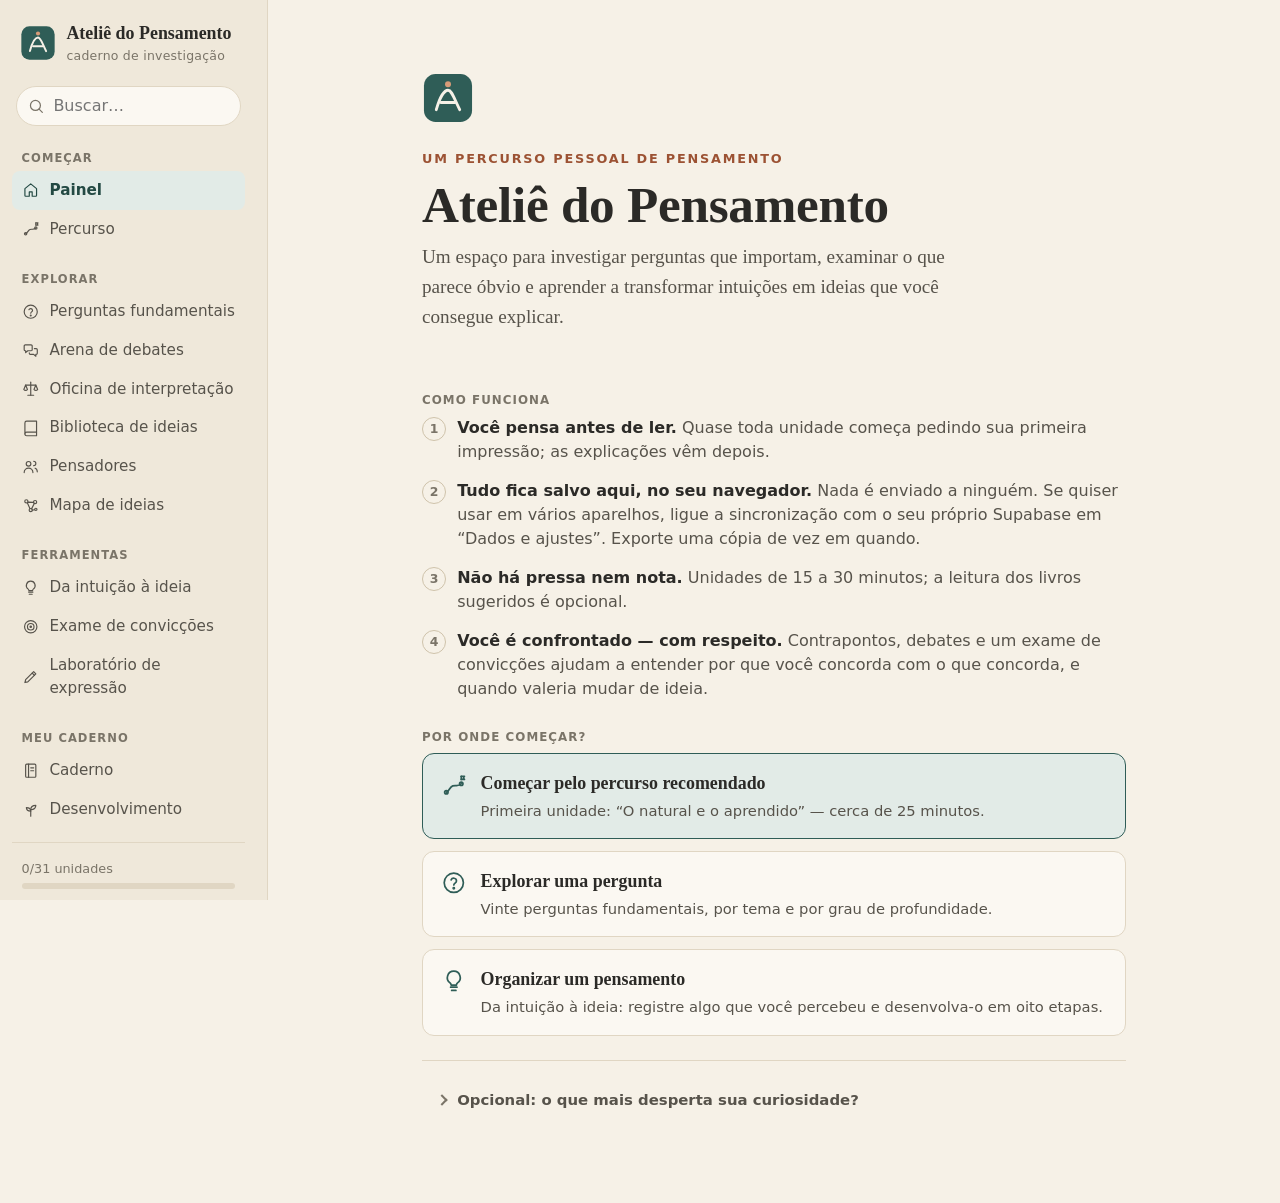
==== commit 2cbd32e0: "Update print statement from 'Hello' to 'Goodbye'" ====
--- a/docs/index.html
+++ b/docs/index.html
@@ -742,6 +742,44 @@
 .tabela-conceitos { width: 100%; border-collapse: collapse; margin: 1rem 0; font-size: .95rem; display: block; overflow-x: auto; }
 .tabela-conceitos th, .tabela-conceitos td { text-align: left; padding: .5rem .65rem; border-bottom: 1px solid var(--linha); vertical-align: top; }
 .tabela-conceitos th { font-family: var(--f-ui); font-size: .8rem; text-transform: uppercase; letter-spacing: .04em; color: var(--tinta-2); }
+
+/* ---------- v1.4: teste da inversão ---------- */
+.b-inversao { border-radius: var(--raio); padding: 1.2rem 1.25rem; background: var(--superficie); border: 1px solid var(--linha); border-top: 3px solid var(--acento); }
+.b-inversao > .rotulo { color: var(--acento-forte); display: flex; align-items: center; gap: .35rem; }
+.inv-caso { margin: 1rem 0 .6rem; padding: .9rem 1rem; border-radius: var(--raio-p); }
+.inv-caso > .rotulo { margin-top: 0; }
+.inv-caso p:last-child { margin-bottom: 0; }
+.inv-a { background: var(--acento-tinta); }
+.inv-a > .rotulo { color: var(--acento-forte); }
+.inv-b { background: var(--terracota-tinta); }
+.inv-b > .rotulo { color: var(--terracota); }
+.inv-corpo { margin-top: 1rem; }
+.inv-resultado { font-family: var(--f-ui); font-size: .92rem; color: var(--acento-forte); min-height: 1em; padding: .1rem 0; }
+
+/* ---------- v1.4: barras de rolagem integradas à identidade visual ---------- */
+:root { --rolagem-trilho: transparent; --rolagem-polegar: color-mix(in srgb, var(--linha-forte) 85%, var(--tinta-3)); --rolagem-polegar-ativo: var(--acento); }
+html, .nav-lateral, textarea, .tabela-conceitos, .passos-caso, .tabela-afin, .dlg-corpo, dialog {
+  scrollbar-width: thin;
+  scrollbar-color: var(--rolagem-polegar) var(--rolagem-trilho);
+}
+.nav-lateral { scrollbar-gutter: stable; }
+::-webkit-scrollbar { width: 10px; height: 10px; }
+::-webkit-scrollbar-track { background: var(--rolagem-trilho); }
+::-webkit-scrollbar-thumb {
+  background-color: var(--rolagem-polegar);
+  border-radius: 999px;
+  border: 3px solid transparent;
+  background-clip: padding-box;
+  min-height: 40px;
+}
+::-webkit-scrollbar-thumb:hover, ::-webkit-scrollbar-thumb:active { background-color: var(--rolagem-polegar-ativo); }
+::-webkit-scrollbar-corner { background: transparent; }
+::-webkit-scrollbar-button { display: none; height: 0; width: 0; }
+.nav-lateral::-webkit-scrollbar { width: 8px; }
+.nav-lateral::-webkit-scrollbar-thumb { border-width: 2px; }
+html { background-color: var(--papel); }
+:root[data-theme="light"] { color-scheme: light; }
+:root[data-theme="dark"] { color-scheme: dark; }
 
 </style>
 </head>
@@ -2408,7 +2446,7 @@
         ] },
 
       { t: 'texto', titulo: 'Para continuar', html: `
-        <p>Leve essa convicção para o <a href="#/conviccoes">Exame de convicções</a>, que inclui o teste do duplo padrão e o da coerência entre o que se pensa e como se vive. A próxima unidade trata do mesmo fenômeno pelo lado da linguagem: o que acontece quando as palavras mudam de sentido conforme quem as usa.</p>` },
+        <p>Leve essa convicção para o <a href="#/conviccoes">Exame de convicções</a>, que inclui o teste do duplo padrão e o da coerência entre o que se pensa e como se vive. As próximas unidades levam o fenômeno ao terreno da política (“Nós e eles”) e ao da linguagem: o que acontece quando as palavras mudam de sentido conforme quem as usa.</p>` },
 
       { t: 'comparar', ref: 'impressao', id: 'comparacao',
         prompt: 'Releia o que você escreveu sobre sua reação a uma notícia incômoda. Que mecanismo desta unidade aparece ali? Você reagiria igual hoje?' },
@@ -2416,7 +2454,8 @@
       { t: 'conexoes', itens: [
         { ref: 'u:u-visoes', txt: 'Por que concordo com o que concordo: intuições morais e visões de mundo.' },
         { ref: 'u:u-discordar', txt: 'As fontes razoáveis de discordância — nem toda divergência é viés.' },
-        { ref: 'u:u-duplipensar', txt: 'A próxima unidade: duplipensar e a disputa pelo sentido das palavras.' },
+        { ref: 'u:u-nos-eles', txt: 'A próxima unidade: polarização e dois pesos.' },
+        { ref: 'u:u-duplipensar', txt: 'Duplipensar e a disputa pelo sentido das palavras.' },
         { ref: 'ferramenta:conviccoes', txt: 'O Exame de convicções.' },
         { ref: 'p:festinger', txt: 'Ficha do pensador: Leon Festinger.' },
         { ref: 'p:kahneman', txt: 'Ficha do pensador: Daniel Kahneman.' }
@@ -2430,7 +2469,7 @@
       situacao: 'Um colega que você admira é acusado de assediar uma funcionária. Seu primeiro pensamento é “ele nunca faria isso”.',
       prompt: 'Que mecanismos podem estar em ação nessa reação? O que seria uma reação justa — nem condenação automática, nem defesa automática?'
     },
-    proximos: ['u:u-duplipensar', 'ferramenta:conviccoes', 'q:q-mesmo-criterio']
+    proximos: ['u:u-nos-eles', 'ferramenta:conviccoes', 'q:q-mesmo-criterio']
   };
 
   /* ---------------------------------------------------------
@@ -2547,8 +2586,10 @@
 
       { t: 'conexoes', itens: [
         { ref: 'u:u-palavra', txt: 'A unidade sobre palavra, conceito e coisa.' },
-        { ref: 'u:u-dissonancia', txt: 'A unidade anterior: quando os fatos ameaçam o que pensamos.' },
-        { ref: 'u:u-investigador', txt: 'A próxima: advogado ou investigador das próprias convicções.' },
+        { ref: 'u:u-dissonancia', txt: 'Quando os fatos ameaçam o que pensamos.' },
+        { ref: 'u:u-nos-eles', txt: 'Nós e eles: polarização e dois pesos.' },
+        { ref: 'u:u-desinformacao', txt: 'O próximo módulo começa pela anatomia da desinformação.' },
+        { ref: 'u:u-investigador', txt: 'Advogado ou investigador das próprias convicções.' },
         { ref: 'b:b-1984', txt: 'O romance 1984, de George Orwell.' },
         { ref: 'p:orwell', txt: 'Ficha do pensador: George Orwell.' },
         { ref: 'p:popper', txt: 'Ficha do pensador: Karl Popper.' },
@@ -2563,7 +2604,7 @@
       situacao: 'Num grupo de mensagens, alguém escreve: “Isso não é censura, é responsabilidade.” Uma semana depois, sobre medida parecida do outro lado: “Isso é censura pura.”',
       prompt: 'Que critérios distinguiriam honestamente “responsabilidade” de “censura”? Eles sustentam as duas frases?'
     },
-    proximos: ['u:u-investigador', 'q:q-palavras', 'b:b-1984']
+    proximos: ['u:u-desinformacao', 'q:q-palavras', 'b:b-1984']
   };
 
   /* ---------------------------------------------------------
@@ -2643,6 +2684,7 @@
       { t: 'conexoes', itens: [
         { ref: 'u:u-dissonancia', txt: 'Os mecanismos que protegem as convicções.' },
         { ref: 'u:u-duplipensar', txt: 'A disputa pelo sentido das palavras.' },
+        { ref: 'u:u-nao-sei', txt: 'A próxima unidade: não sei o suficiente.' },
         { ref: 'u:u-visao', txt: 'Na Etapa 6: uma visão de mundo revisável.' },
         { ref: 'd:d-duvida', txt: 'Debate: desconfiar ou confiar nas próprias convicções?' },
         { ref: 'ferramenta:conviccoes', txt: 'O Exame de convicções.' },
@@ -2658,7 +2700,608 @@
       situacao: 'Uma pesquisa divulgada hoje contraria algo que você vem defendendo há anos.',
       prompt: 'Antes de ler os detalhes: o que, na pesquisa, faria você ajustar sua posição — e o que faria você desconfiar dela com razão?'
     },
-    proximos: ['ferramenta:conviccoes', 'd:d-duvida', 'q:q-contradicao']
+    proximos: ['u:u-nao-sei', 'ferramenta:conviccoes', 'd:d-duvida']
+  };
+})();
+
+</script>
+  <script>/* js/conteudo/17-unidades-pensamento-critico.js */
+/* =========================================================
+   Unidades acrescentadas na versão 1.4 — pensamento crítico
+   ---------------------------------------------------------
+   Completam a trilha “Convicção, contradição e autoengano”
+   (Etapa 2) e formam o módulo “Avaliar, verificar e revisar”.
+   u-absorver · u-atalhos · u-nos-eles ·
+   u-desinformacao · u-falacias · u-nao-sei
+   Bloco novo: “inversao” — o mesmo caso julgado duas vezes,
+   com o agente do seu lado e do lado adversário.
+   ========================================================= */
+(function () {
+  const U = window.ATELIE.unidades;
+  const ROT_INV = ['Inaceitável', 'Grave', 'Depende', 'Aceitável', 'Correto'];
+
+  /* ---------------------------------------------------------
+     1. Como uma opinião entra em mim
+     --------------------------------------------------------- */
+  U['u-absorver'] = {
+    id: 'u-absorver',
+    titulo: 'Como uma opinião entra em mim sem pedir licença',
+    pergunta: 'Quantas das minhas opiniões eu de fato examinei — e quantas apenas ouvi tantas vezes que passaram a parecer verdadeiras?',
+    duracao: '30–35 min',
+    eixos: ['A', 'C', 'E'],
+    resumo: 'O efeito de verdade ilusória, a mera exposição, o esquecimento da fonte, a influência persistente de informações já corrigidas e a exposição seletiva: como opiniões se instalam por repetição e familiaridade — e como interromper esse automatismo.',
+    blocos: [
+      { t: 'importa', html: `
+        <p>Imagine alguém que assiste com frequência a vídeos e comentários sobre um assunto. Não pesquisa, não verifica, não decide conscientemente confiar em ninguém. Apenas encontra a mesma interpretação muitas vezes. Com o tempo, ela passa a parecer plausível; depois, óbvia; por fim, é repetida como opinião própria.</p>
+        <p>Nada disso exige má-fé, nem de quem fala nem de quem ouve. É o modo normal de funcionamento da mente — e é por isso que vale a pena conhecê-lo. Esta unidade começa a trilha porque trata do momento anterior a todos os outros: o da <em>entrada</em> das crenças.</p>` },
+
+      { t: 'impressao', id: 'impressao',
+        prompt: 'Escolha uma opinião sua sobre um assunto que você nunca estudou a fundo — economia, saúde, segurança, história, um político. <strong>Onde e quando você a ouviu pela primeira vez?</strong> Consegue dizer por que acredita nela?',
+        dica: 'Se você não lembrar de onde veio, isso já é parte da resposta.' },
+
+      { t: 'conceito', titulo: 'O efeito de verdade ilusória', html: `
+        <p>Em 1977, Lynn Hasher e colegas pediram a estudantes que avaliassem se frases sobre fatos pouco conhecidos eram verdadeiras. Algumas frases se repetiam em sessões diferentes. As repetidas passaram a ser julgadas mais verdadeiras — fossem verdadeiras ou não. O fenômeno, chamado <strong>efeito de verdade ilusória</strong>, é um dos mais replicados da psicologia.</p>
+        <p>Dois resultados posteriores tornam o efeito mais inquietante:</p>
+        <ul>
+          <li><strong>Saber não protege totalmente.</strong> Lisa Fazio e colegas (2015) mostraram que a repetição aumenta a crença até em afirmações falsas sobre coisas que os participantes sabiam responder corretamente quando perguntados diretamente.</li>
+          <li><strong>Uma exposição basta.</strong> Gordon Pennycook e colegas (2018) observaram que ver uma única vez uma manchete falsa, mesmo acompanhada de aviso de checagem, aumentava a sensação de que ela era verdadeira — e o efeito ainda aparecia uma semana depois.</li>
+        </ul>
+        <p>A explicação mais aceita é que a mente usa a <strong>fluência</strong> — a facilidade de processar uma informação — como pista de verdade. Na maior parte do tempo, a pista funciona: coisas verdadeiras costumam ser repetidas mais vezes. O problema é quando a repetição é fabricada, ou apenas reflete o que circula no nosso meio.</p>` },
+
+      { t: 'revelar', rotulo: 'Familiaridade, fonte esquecida e correções que não apagam', html: `
+        <p><strong>Mera exposição.</strong> O psicólogo Robert Zajonc mostrou em 1968 que a simples exposição repetida a algo — palavras, rostos, símbolos — tende a aumentar a simpatia por ele. Gostamos do que é familiar, e o familiar parece seguro.</p>
+        <p><strong>O esquecimento da fonte.</strong> Guardamos o conteúdo de uma informação muito melhor do que sua origem. Semanas depois, lembramos “li em algum lugar que…”, mas já não sabemos se foi num jornal sério, num meme ou numa conversa de bar. Pesquisas sobre o chamado “efeito adormecido” sugerem que, em certas condições, uma mensagem vinda de fonte pouco confiável ganha força com o tempo justamente porque a fonte é esquecida.</p>
+        <p><strong>A influência persistente.</strong> Estudos de Hollyn Johnson e Colleen Seifert (1994) e de Stephan Lewandowsky e colegas mostraram que uma informação falsa continua influenciando o raciocínio mesmo depois de corrigida — sobretudo quando a correção apenas diz “isso é falso” sem oferecer uma explicação alternativa para preencher o espaço.</p>` },
+
+      { t: 'conceito', titulo: 'A dieta de informações', html: `
+        <p>A <strong>exposição seletiva</strong> é a tendência de procurar fontes que confirmam o que já pensamos e evitar as que nos contrariam. É o viés de confirmação aplicado à escolha do que ler, ver e seguir. Algoritmos de recomendação podem reforçá-la, mas boa parte dela é escolha nossa: quem nos segue, a quem seguimos, de quem nos afastamos.</p>
+        <p>Uma nuance: pesquisas com dados reais de navegação, como as de Andrew Guess (2021), sugerem que as “bolhas” são menos fechadas do que se imaginava para a maioria das pessoas — muita gente consome pouca política e de fontes variadas. O efeito é mais forte numa minoria muito engajada, que, por isso mesmo, tem enorme influência no debate público.</p>
+        <p>Junte as peças: <em>exposição seletiva</em> decide o que chega; a <em>repetição</em> torna familiar; a <em>familiaridade</em> parece verdade; a <em>fonte</em> é esquecida; e a opinião resultante parece ter sido formada por nós.</p>` },
+
+      { t: 'classificar', id: 'entrada',
+        prompt: 'Que mecanismo de entrada aparece principalmente em cada caso?',
+        categorias: ['Verdade ilusória', 'Mera exposição', 'Fonte esquecida', 'Influência persistente', 'Exposição seletiva'],
+        itens: [
+          { txt: 'Depois de ouvir em vários vídeos que “90% dos políticos são corruptos”, Lúcio passa a repetir o número sem nunca ter visto de onde ele vem.', cat: ['Verdade ilusória', 'Fonte esquecida'], exp: 'O número ficou; a origem (se havia alguma) sumiu, e a repetição lhe deu cara de dado.' },
+          { txt: 'Uma notícia falsa sobre um remédio é desmentida. Meses depois, Sônia ainda sente que “alguma coisa ali tinha”.', cat: ['Influência persistente'], exp: 'A correção não apagou a impressão — especialmente se não ofereceu outra explicação.' },
+          { txt: 'Carla só segue perfis que pensam como ela e sai de grupos quando aparecem opiniões contrárias.', cat: ['Exposição seletiva'], exp: 'A escolha da dieta de informações, feita aos poucos e sem decisão consciente.' },
+          { txt: 'Um candidato desconhecido aparece tanto em outdoors que, na véspera da eleição, parece “alguém em quem dá para confiar”.', cat: ['Mera exposição'], exp: 'Familiaridade sentida como confiança — por isso campanhas investem em repetição.' },
+          { txt: '“Li em algum lugar que o cérebro só usa 10% da capacidade.”', cat: ['Fonte esquecida', 'Verdade ilusória'], exp: 'Um mito muito repetido, sem fonte lembrada. Os neurocientistas o rejeitam: praticamente todo o cérebro é usado.' }
+        ] },
+
+      { t: 'passos', id: 'origem', titulo: 'Como esta opinião foi formada?',
+        prompt: 'Volte à opinião que você escreveu na primeira impressão e responda com honestidade.',
+        campos: [
+          { id: 'pesquisei', rotulo: 'Eu pesquisei o assunto? Li fontes diferentes, inclusive contrárias?', dica: '' },
+          { id: 'repeticao', rotulo: 'Ouvi essa afirmação muitas vezes? Onde?', dica: 'Vídeos, grupos, conversas, uma pessoa específica?' },
+          { id: 'confianca', rotulo: 'Confio em quem a apresentou? Essa pessoa entende do assunto?', dica: 'Confiar em alguém é razoável — se ele for competente nesse tema.' },
+          { id: 'contrarios', rotulo: 'Conheço os melhores argumentos contrários?', dica: 'Se não consegue formular nenhum, você conhece só metade da questão.' },
+          { id: 'explicar', rotulo: 'Sei explicar por que acredito nisso — com razões, não só com a conclusão?', dica: '' },
+          { id: 'familiaridade', rotulo: 'Estou confundindo familiaridade com credibilidade?', dica: 'A pergunta central desta unidade.' }
+        ] },
+
+      { t: 'conceito', titulo: 'Como interromper o automatismo', html: `
+        <ol>
+          <li><strong>Pausar antes de aceitar ou compartilhar.</strong> Pennycook e David Rand mostraram que um simples lembrete para pensar na exatidão de uma notícia reduz o compartilhamento de manchetes falsas. Muitas vezes o problema não é viés, mas pressa.</li>
+          <li><strong>Perguntar “onde ouvi isso?”</strong> sempre que perceber uma convicção sobre algo que nunca estudou.</li>
+          <li><strong>Separar familiaridade de evidência:</strong> “já ouvi isso muitas vezes” não é uma razão; “vi os dados, de tal fonte” é.</li>
+          <li><strong>Variar a dieta</strong> de propósito: seguir algumas fontes sérias do outro lado, não para concordar, mas para saber o que estão dizendo na melhor versão — e não na versão que o seu lado repete sobre eles.</li>
+          <li><strong>Aceitar não ter opinião</strong> sobre o que não conhece. É a forma mais simples de não absorver opiniões alheias como próprias.</li>
+        </ol>` },
+
+      { t: 'escolha', id: 'repetido',
+        prompt: 'Você percebe que acredita firmemente em algo que ouviu muitas vezes, mas nunca verificou. O que é mais sensato?',
+        opcoes: [
+          { txt: 'Abandonar a crença: se não foi verificada, é falsa.', ok: false, fb: 'Não verificado não é o mesmo que falso. Coisas repetidas muitas vezes muitas vezes são verdadeiras. O ajuste correto é na confiança, não na conclusão.' },
+          { txt: 'Baixar a confiança até verificar, e procurar a fonte original.', ok: true, fb: 'Isso. A crença pode estar certa, mas hoje ela se apoia em familiaridade. Tratá-la como provisória e checar a origem é o que transforma uma opinião absorvida numa opinião própria.' },
+          { txt: 'Mantê-la: se tanta gente diz, deve ser verdade.', ok: false, fb: 'É exatamente o atalho que o efeito de verdade ilusória explora. O número de vezes que você ouviu algo pode refletir apenas o que circula no seu meio.' }
+        ] },
+
+      { t: 'comparar', ref: 'impressao', id: 'comparacao',
+        prompt: 'Releia o que escreveu sobre a origem da sua opinião. Qual a sua confiança nela agora, de 0 a 100? Por quê?' },
+
+      { t: 'conexoes', itens: [
+        { ref: 'u:u-atalhos', txt: 'A próxima unidade: os atalhos mentais que distorcem julgamentos.' },
+        { ref: 'u:u-dissonancia', txt: 'Depois que uma crença entra, como ela se protege.' },
+        { ref: 'u:u-desinformacao', txt: 'A desinformação explora exatamente esses mecanismos.' },
+        { ref: 'u:u-fato', txt: 'Fato, interpretação e valor (Etapa 1).' },
+        { ref: 'ferramenta:conviccoes', txt: 'O Exame de convicções — inclui a pergunta sobre a origem de cada crença.' }
+      ] },
+      { t: 'leituras', ids: ['b-arte-pensar', 'b-kahneman', 'b-filtro-invisivel', 'b-educacao-midiatica', 'b-rinoceronte'] },
+      { t: 'sintese' }
+    ],
+    revisao: {
+      conceito: 'Verdade ilusória, mera exposição, esquecimento da fonte, influência persistente, exposição seletiva.',
+      situacao: 'Num almoço de família, todos repetem com convicção a mesma frase sobre um tema político. Você percebe que também concorda — mas não sabe dizer por quê.',
+      prompt: 'Como essa opinião pode ter chegado a você? O que faria para saber se ela tem fundamento?'
+    },
+    proximos: ['u:u-atalhos', 'u:u-dissonancia', 'q:q-nao-sei']
+  };
+
+  /* ---------------------------------------------------------
+     2. Atalhos que enganam
+     --------------------------------------------------------- */
+  U['u-atalhos'] = {
+    id: 'u-atalhos',
+    titulo: 'Atalhos que enganam',
+    pergunta: 'Se nossa mente usa atalhos para decidir rápido, quando eles nos servem — e quando nos levam a erros previsíveis?',
+    duracao: '35 min',
+    eixos: ['A', 'C', 'E'],
+    resumo: 'Disponibilidade, ancoragem, enquadramento, retrospectiva, excesso de confiança e negatividade: as heurísticas e vieses estudados por Kahneman, Tversky e outros — com o que se sabe de sólido, o que foi questionado e como usar isso em decisões reais.',
+    blocos: [
+      { t: 'importa', html: `
+        <p>Uma <strong>heurística</strong> é um atalho mental: uma regra rápida que dispensa cálculo. Sem elas, não sairíamos do lugar. Mas, como mostraram os psicólogos Daniel Kahneman e Amos Tversky a partir dos anos 1970, esses atalhos produzem erros <em>sistemáticos</em> — não aleatórios, mas previsíveis, e por isso possíveis de corrigir.</p>
+        <p>Uma ressalva antes de começar: outros pesquisadores, como Gerd Gigerenzer, lembram que muitas heurísticas funcionam muito bem nos ambientes para os quais evoluíram. O objetivo não é desconfiar de toda intuição, mas saber em que situações ela costuma falhar.</p>` },
+
+      { t: 'impressao', id: 'impressao',
+        prompt: 'Sem pesquisar: o que mata mais pessoas no Brasil por ano — <strong>acidentes de avião, tubarões ou quedas dentro de casa?</strong> E o que você teme mais? Escreva também por que acha isso.' },
+
+      { t: 'conceito', titulo: 'Seis atalhos e seus erros', html: `
+        <dl class="camadas">
+          <dt>Disponibilidade</dt><dd>Julgamos a frequência de algo pela facilidade com que exemplos vêm à mente (Tversky e Kahneman, 1973). Mortes dramáticas e noticiadas — acidentes aéreos, ataques de tubarão, crimes espetaculares — parecem mais comuns do que são; causas silenciosas, como quedas domésticas ou doenças crônicas, parecem mais raras.</dd>
+          <dt>Ancoragem</dt><dd>Um número inicial, mesmo irrelevante, puxa as estimativas seguintes. Num experimento clássico (1974), uma roleta manipulada para parar em 10 ou 65 influenciou estimativas sobre a porcentagem de países africanos na ONU. Estudos com juízes alemães (Englich, Mussweiler e Strack, 2006) encontraram efeitos de ancoragem até em sentenças, depois que um número foi sugerido por um dado lançado.</dd>
+          <dt>Enquadramento</dt><dd>A mesma informação, apresentada de formas diferentes, leva a escolhas diferentes. Uma cirurgia com “90% de sobrevivência” parece melhor que uma com “10% de mortalidade” — e médicos também reagem assim. Em política, “corte de gastos” e “ajuste fiscal”, “invasão” e “ocupação” enquadram o mesmo fato.</dd>
+          <dt>Retrospectiva</dt><dd>Depois de saber o resultado, achamos que ele era previsível — “eu sabia”. Baruch Fischhoff mostrou nos anos 1970 que as pessoas lembram ter atribuído mais probabilidade a acontecimentos que de fato ocorreram do que realmente atribuíram. O viés nos faz julgar com dureza decisões alheias que, na hora, eram razoáveis.</dd>
+          <dt>Excesso de confiança</dt><dd>Superestimamos a exatidão do que sabemos. Num estudo famoso (Svenson, 1981), a grande maioria dos motoristas americanos se considerou acima da média. Em testes de calibração, quando as pessoas dizem ter 90% de certeza, acertam bem menos que isso.</dd>
+          <dt>Negatividade</dt><dd>Informações ruins pesam mais que as boas (Baumeister e colegas, 2001: “o mau é mais forte que o bom”). Um estudo em 17 países (Soroka e colegas, 2019) encontrou reações fisiológicas mais intensas a notícias negativas. Por isso o noticiário — e as redes — tendem ao negativo, e nossa percepção do mundo costuma ser mais sombria que os dados (ver Rosling).</dd>
+        </dl>` },
+
+      { t: 'aprofundar', titulo: 'O que resistiu ao tempo', html: `
+        <p>A psicologia passou, desde 2011, por uma “crise de replicação”: muitos estudos famosos não se repetiram quando refeitos com amostras maiores. As heurísticas desta unidade, em geral, saíram-se bem — ancoragem, enquadramento, disponibilidade e retrospectiva foram reproduzidas muitas vezes, embora o tamanho dos efeitos varie. Já alguns estudos citados em livros de divulgação, sobretudo sobre <em>priming</em> (pequenos estímulos que mudariam o comportamento sem que percebêssemos), não resistiram — e o próprio Kahneman reconheceu ter confiado demais neles.</p>
+        <p>Lição de método: um conceito pode ser sólido e um estudo que o ilustra, frágil — e vice-versa.</p>` },
+
+      { t: 'pensador', id: 'kahneman' },
+
+      { t: 'classificar', id: 'atalhos',
+        prompt: 'Que atalho explica melhor cada situação?',
+        categorias: ['Disponibilidade', 'Ancoragem', 'Enquadramento', 'Retrospectiva', 'Excesso de confiança', 'Negatividade'],
+        itens: [
+          { txt: 'Depois de uma semana de notícias sobre um sequestro, Paulo deixa de deixar os filhos irem à escola sozinhos, embora a cidade nunca tenha sido tão segura.', cat: ['Disponibilidade', 'Negatividade'], exp: 'Um caso vívido e muito noticiado vira medida de risco.' },
+          { txt: 'O vendedor começa pedindo R$ 5.000; o cliente “consegue” fechar por R$ 3.800 e sai satisfeito, embora o carro valha R$ 3.000.', cat: ['Ancoragem'], exp: 'O primeiro número define o que parece um bom negócio.' },
+          { txt: '“Era óbvio que essa empresa ia quebrar” — dito por quem, um ano antes, havia investido nela.', cat: ['Retrospectiva'], exp: 'O resultado reescreve a lembrança do que se sabia.' },
+          { txt: 'A mesma reforma é chamada de “modernização” por uns e de “retirada de direitos” por outros, e cada grupo reage à palavra antes de ler o texto.', cat: ['Enquadramento'], exp: 'A moldura chega antes do conteúdo — em qualquer direção.' },
+          { txt: 'Antes de um debate, Rita tem certeza de que conhece bem o tema; ao tentar explicar os detalhes, percebe que não conseguiria.', cat: ['Excesso de confiança'], exp: 'Também chamada de ilusão de profundidade explicativa — tema da unidade “Não sei o suficiente”.' },
+          { txt: 'Um erro do governo que você apoia rende dez minutos de conversa; dez acertos, nenhum comentário. (Vale para o governo que você rejeita também.)', cat: ['Negatividade'], exp: 'O negativo atrai atenção — o que distorce o retrato de qualquer governo, de qualquer lado.' }
+        ] },
+
+      { t: 'revelar', rotulo: 'Resposta da primeira impressão', html: `
+        <p>No Brasil, quedas são uma das principais causas de morte por acidente, sobretudo entre idosos, com milhares de óbitos por ano. Mortes em acidentes de avião comercial são raras — em vários anos, poucas ou nenhuma — e ataques fatais de tubarão, pouquíssimos, concentrados sobretudo na região do Recife. Se você temia mais o tubarão ou o avião, é a heurística da disponibilidade em ação: o que é dramático e noticiado parece mais provável.</p>` },
+
+      { t: 'passos', id: 'decisao', titulo: 'Uma decisão sua, revista',
+        prompt: 'Pense numa decisão importante que você precisa tomar (ou tomou recentemente).',
+        campos: [
+          { id: 'decisao', rotulo: 'A decisão', dica: '' },
+          { id: 'ancora', rotulo: 'Que número, primeira opinião ou primeira oferta pode estar ancorando você?', dica: '' },
+          { id: 'moldura', rotulo: 'Como ela muda se você a descrever em termos opostos (ganho/perda, risco/chance)?', dica: '' },
+          { id: 'base', rotulo: 'Qual a taxa de base? Com que frequência decisões como essa dão certo para pessoas em situação parecida?', dica: 'Kahneman chamava isso de “visão de fora”.' },
+          { id: 'confianca', rotulo: 'Sua confiança de 0 a 100 — e o que a baixaria', dica: '' }
+        ] },
+
+      { t: 'comparar', ref: 'impressao', id: 'comparacao',
+        prompt: 'Releia sua resposta sobre aviões, tubarões e quedas. Que outros medos ou certezas seus podem estar sendo moldados pela disponibilidade?' },
+
+      { t: 'conexoes', itens: [
+        { ref: 'u:u-absorver', txt: 'Como opiniões entram por repetição.' },
+        { ref: 'u:u-causa', txt: 'Correlação e causa (Etapa 1).' },
+        { ref: 'u:u-dissonancia', txt: 'A próxima unidade: como protegemos crenças.' },
+        { ref: 'u:u-nao-sei', txt: 'Excesso de confiança e os limites do conhecimento.' },
+        { ref: 'p:kahneman', txt: 'Ficha do pensador: Daniel Kahneman.' }
+      ] },
+      { t: 'leituras', ids: ['b-kahneman', 'b-arte-pensar', 'b-rosling', 'b-cisne-negro', 'b-ruido', 'b-mlodinow'] },
+      { t: 'sintese' }
+    ],
+    revisao: {
+      conceito: 'Disponibilidade, ancoragem, enquadramento, retrospectiva, excesso de confiança, negatividade.',
+      situacao: 'Depois de uma tragédia muito noticiada, propõe-se uma lei de emergência para evitar que algo parecido se repita.',
+      prompt: 'Que atalhos podem estar influenciando a avaliação do risco e da solução? Que dados você pediria antes de opinar?'
+    },
+    proximos: ['u:u-dissonancia', 'u:u-nao-sei', 'b:b-kahneman']
+  };
+
+  /* ---------------------------------------------------------
+     3. Nós e eles: polarização e dois pesos
+     --------------------------------------------------------- */
+  U['u-nos-eles'] = {
+    id: 'u-nos-eles',
+    titulo: 'Nós e eles: polarização e dois pesos',
+    pergunta: 'Por que julgo com rigor o que prejudica meu grupo e com indulgência o que o favorece — e por que discordar parece, às vezes, um ataque a quem eu sou?',
+    duracao: '40 min',
+    eixos: ['H', 'G', 'E', 'A'],
+    resumo: 'Polarização afetiva, cognição de proteção da identidade, a distorção de como imaginamos o outro lado, desengajamento moral, hipocrisia moral e whataboutism — com dois testes de inversão para você aplicar a si mesmo.',
+    blocos: [
+      { t: 'importa', html: `
+        <p>A unidade sobre dissonância mostrou como a identidade de grupo pode decidir antes dos fatos. Esta aprofunda o tema no terreno onde ele é mais forte: a política. E começa por um exercício, antes de qualquer teoria — porque o objetivo não é entender os outros, mas observar a si mesmo.</p>
+        <p><strong>Uma regra para esta unidade:</strong> não procure aqui provas de que um campo político é mais hipócrita que o outro. Aplique os mesmos critérios a todos — sem presumir que todos erram na mesma medida, nem que todas as acusações têm o mesmo fundamento.</p>` },
+
+      { t: 'inversao', id: 'ministro', titulo: 'Teste da inversão 1 — o ministro e o jornalista',
+        caso: '<p>Um ministro do governo, ligado ao <strong>{lado}</strong>, determina que órgãos públicos deixem de dar entrevistas a um jornal que publicou uma série de reportagens críticas, algumas com erros já reconhecidos pelo próprio jornal. O ministro diz que “não vai alimentar quem espalha mentiras”.</p>',
+        rotulos: ROT_INV },
+
+      { t: 'conceito', titulo: 'Polarização afetiva', html: `
+        <p>Os cientistas políticos distinguem dois tipos de polarização. A <strong>ideológica</strong> é a distância entre as opiniões. A <strong>afetiva</strong> é a antipatia entre os grupos: desconfiança, desprezo, recusa de conviver. Shanto Iyengar e colegas mostraram (2012, 2019) que, nos Estados Unidos, a polarização afetiva cresceu muito mais que a ideológica: as pessoas não discordam tanto mais do que antes, mas detestam muito mais quem discorda.</p>
+        <p>No Brasil, Felipe Nunes e Thomas Traumann, em <em>Biografia do abismo</em> (2023), usaram pesquisas de opinião para descrever um fenômeno parecido: a identidade política passou a influenciar amizades, casamentos, escolhas de consumo e a forma de interpretar quase qualquer notícia.</p>
+        <p>Quando o pertencimento ao grupo se torna parte da identidade pessoal, entra em ação o que o professor de Direito Dan Kahan chamou de <strong>cognição de proteção da identidade</strong>: avaliamos informações de modo a preservar nossa posição no grupo. Do ponto de vista do indivíduo, isso pode até ser “racional” — errar sobre um fato custa pouco; ser visto como traidor pelo próprio grupo custa caro.</p>` },
+
+      { t: 'revelar', rotulo: 'Como imaginamos o outro lado — e como ele é', html: `
+        <p>Vários estudos mostram que exageramos o quanto o outro lado é extremo e o quanto ele nos odeia. A pesquisa <em>The Perception Gap</em> (More in Common, 2019) encontrou que democratas e republicanos americanos imaginavam que os adversários tinham posições muito mais radicais do que de fato tinham — e que quem mais consumia notícias tinha a imagem mais distorcida.</p>
+        <p>Samantha Moore-Berg, Emile Bruneau e colegas (2020) mostraram que cada lado superestimava muito o quanto o outro o desumanizava e desprezava; e que corrigir essa percepção reduzia a hostilidade. A distorção alimenta a si mesma: se acho que eles me odeiam, fica mais fácil odiá-los.</p>
+        <p><strong>O que isso não diz:</strong> não diz que os dois lados têm sempre razão pela metade, nem que não há extremistas. Diz que a imagem que temos “deles” costuma ser feita a partir dos seus representantes mais barulhentos — os que mais aparecem justamente por serem extremos.</p>` },
+
+      { t: 'conceito', titulo: 'Como pessoas boas justificam dois pesos', html: `
+        <p>O psicólogo Albert Bandura descreveu o <strong>desengajamento moral</strong>: mecanismos que permitem a pessoas com valores sinceros aprovar ou praticar o que normalmente condenariam, sem sentir que traíram esses valores. Entre eles:</p>
+        <ul>
+          <li><strong>Justificação moral:</strong> o fim nobre redime o meio (“é para salvar a democracia”, “é para proteger a família”).</li>
+          <li><strong>Rótulos eufemísticos:</strong> “ajuste”, “resposta proporcional”, “efeito colateral”.</li>
+          <li><strong>Comparação vantajosa:</strong> “o que eles fizeram foi muito pior”.</li>
+          <li><strong>Difusão da responsabilidade:</strong> “todo mundo faz”, “eu só compartilhei”.</li>
+          <li><strong>Desumanização e culpabilização da vítima:</strong> “com essa gente não dá para ter escrúpulos”, “eles provocaram”.</li>
+        </ul>
+        <p>O psicólogo Daniel Batson estudou a <strong>hipocrisia moral</strong>: o desejo de <em>parecer</em> justo sem arcar com o custo de <em>ser</em> justo. Em seus experimentos, participantes que podiam tirar cara ou coroa para decidir quem ficaria com uma tarefa agradável muitas vezes jogavam a moeda — e ficavam com a tarefa boa mesmo quando a moeda dizia o contrário.</p>` },
+
+      { t: 'conceito', titulo: '“E o outro lado?”: o whataboutism', html: `
+        <p>O <strong>whataboutism</strong> (“e quanto a…?”) é responder a uma crítica apontando um erro do acusador ou do outro lado, em vez de responder à crítica. A tática ficou associada à propaganda soviética na Guerra Fria, que respondia a denúncias sobre o Gulag lembrando a segregação racial nos Estados Unidos — e é usada hoje por todos os lados.</p>
+        <p>É importante separar duas coisas:</p>
+        <ul>
+          <li><strong>Desvio:</strong> “Vocês falam da corrupção do nosso candidato, mas e a do seu?” — usado para encerrar o assunto. A corrupção de um não absolve a do outro.</li>
+          <li><strong>Teste de coerência legítimo:</strong> “Você condena isso agora; por que não condenou quando o seu lado fez o mesmo?” — usado para verificar se o critério é aplicado igualmente. Isso não refuta a crítica, mas pode mostrar um duplo padrão de quem a faz.</li>
+        </ul>
+        <p>A diferença está no que vem depois: o desvio troca de assunto; o teste de coerência volta ao critério e aceita a conclusão para os dois casos.</p>` },
+
+      { t: 'inversao', id: 'fakenews', titulo: 'Teste da inversão 2 — a notícia falsa útil',
+        caso: '<p>Um vídeo editado, que atribui a um político <strong>adversário do {lado}</strong> uma frase que ele não disse, viraliza. Um deputado do {lado} compartilha o vídeo. Quando se descobre que é falso, ele apaga a postagem sem se retratar e diz: “Mesmo que essa frase não seja dele, é o que ele pensa”.</p>',
+        rotulos: ROT_INV },
+
+      { t: 'classificar', id: 'pesos',
+        prompt: 'Que mecanismo aparece principalmente em cada frase?',
+        categorias: ['Justificação moral', 'Comparação vantajosa', 'Difusão da responsabilidade', 'Desumanização', 'Whataboutism', 'Teste de coerência'],
+        itens: [
+          { txt: '“Sim, a medida foi dura, mas era necessária para salvar o país.”', cat: ['Justificação moral'], exp: 'O fim é usado para dispensar o exame do meio. Às vezes o argumento é bom — por isso exige demonstração, não só afirmação.' },
+          { txt: '“Perto do que o outro governo fez, isso é café pequeno.”', cat: ['Comparação vantajosa'], exp: 'Pode até ser verdade, mas não responde se “isso” é aceitável.' },
+          { txt: '“Eu só repassei o que recebi.”', cat: ['Difusão da responsabilidade'], exp: 'Quem compartilha também responde pelo que compartilha.' },
+          { txt: '“Essa gente não merece ser tratada como cidadão.”', cat: ['Desumanização'], exp: 'O passo mais perigoso: quando o adversário deixa de ser visto como pessoa, quase tudo passa a ser permitido contra ele.' },
+          { txt: '“Vocês reclamam da censura agora? E quando o seu lado mandou derrubar perfis?”', cat: ['Whataboutism', 'Teste de coerência'], exp: 'Depende do que vem depois. Se encerra a conversa, é desvio. Se leva a “então vamos condenar os dois casos”, é teste de coerência.' },
+          { txt: '“Critiquei quando o outro governo fez isso; critico agora, ainda que seja o meu.”', cat: ['Teste de coerência'], exp: 'O critério aplicado aos dois lados — o que a unidade inteira procura cultivar.' }
+        ] },
+
+      { t: 'contraponto', unidade: 'u-nos-eles', id: 'lealdade', titulo: 'Lealdade ao próprio grupo é um defeito?',
+        contexto: 'Depois de estudar o viés de grupo, é tentador concluir que toda lealdade é uma distorção.',
+        afirmacao: 'O ideal é avaliar cada fato sem nenhuma lealdade de grupo.',
+        outro: { nome: 'A defesa da lealdade', html: `
+          <p>Para Jonathan Haidt, a lealdade é um dos fundamentos morais humanos, e não um simples defeito. Pensadores comunitaristas e conservadores, de Burke a Scruton, lembram que pertencemos a famílias, comunidades, nações e tradições, e que essas pertenças nos dão raízes, deveres e identidade. Alguém sem nenhuma lealdade não é um juiz imparcial: é alguém sem laços. E grupos coesos também são capazes de proteger seus membros e corrigir seus líderes.</p>` },
+        replica: '<p>A distinção útil talvez seja entre <em>lealdade às pessoas</em> e <em>lealdade às conclusões</em>. É possível ser leal a um grupo — defendê-lo, cuidar dele, permanecer nele — e ainda assim reconhecer seus erros. Às vezes, é justamente a lealdade que exige isso: quem ama um grupo quer que ele acerte, não apenas que vença.</p>',
+        refs: ['p:haidt', 'p:burke', 'u:u-visoes'] },
+
+      { t: 'passos', id: 'meulado', titulo: 'Os acertos do outro lado',
+        prompt: 'Este exercício costuma ser mais difícil do que parece.',
+        campos: [
+          { id: 'acertos', rotulo: 'Cite duas coisas que o campo político que você rejeita faz bem ou acertou', dica: 'Concretas, não irônicas.' },
+          { id: 'erros', rotulo: 'Cite dois erros reais do campo que você apoia', dica: 'Erros que você reconheceria diante de alguém do outro lado.' },
+          { id: 'imagem', rotulo: 'Como você imagina um eleitor típico do outro lado? De onde vem essa imagem?', dica: 'De pessoas reais que você conhece ou de quem aparece mais nas redes?' },
+          { id: 'conversa', rotulo: 'Quando foi sua última conversa respeitosa com alguém do outro lado? O que aprendeu?', dica: '' }
+        ] },
+
+      { t: 'comparar', ref: 'inv_ministro_a_porque', id: 'comparacao',
+        prompt: 'Releia o que você escreveu no primeiro teste de inversão. Com o que estudou nesta unidade, que critério você usaria para julgar os dois casos?' },
+
+      { t: 'conexoes', itens: [
+        { ref: 'u:u-dissonancia', txt: 'Identidade de grupo e cegueira moral seletiva.' },
+        { ref: 'u:u-duplipensar', txt: 'A próxima unidade: a disputa pelas palavras.' },
+        { ref: 'u:u-visoes', txt: 'Fundamentos morais: por que cada lado valoriza coisas diferentes.' },
+        { ref: 'd:d-expressao', txt: 'Debate: os limites da liberdade de expressão.' },
+        { ref: 'q:q-mesmo-criterio', txt: 'Pergunta: aplico ao meu lado os critérios que aplico ao outro?' },
+        { ref: 'p:haidt', txt: 'Ficha do pensador: Jonathan Haidt.' }
+      ] },
+      { t: 'leituras', ids: ['b-biografia-abismo', 'b-haidt', 'b-maquina-caos', 'b-hoffer', 'b-honra-katharina', 'b-bruxas-salem'] },
+      { t: 'sintese' }
+    ],
+    revisao: {
+      conceito: 'Polarização afetiva, cognição de proteção da identidade, percepções distorcidas do outro lado, desengajamento moral, whataboutism.',
+      situacao: 'Um político do campo que você apoia é condenado por um tribunal. Seus amigos dizem que é perseguição; os do outro lado, que é justiça.',
+      prompt: 'Que critérios você usaria para avaliar a condenação — os mesmos que usaria se fosse alguém do outro lado? Que informações faltam?'
+    },
+    proximos: ['u:u-duplipensar', 'q:q-mesmo-criterio', 'ferramenta:debates']
+  };
+
+  /* ---------------------------------------------------------
+     4. Anatomia da desinformação
+     --------------------------------------------------------- */
+  U['u-desinformacao'] = {
+    id: 'u-desinformacao',
+    titulo: 'Anatomia da desinformação',
+    pergunta: 'Como informações falsas, distorcidas ou fora de contexto se formam e se espalham — e que critérios posso usar para avaliá-las, venham de onde vierem?',
+    duracao: '40 min',
+    eixos: ['C', 'H', 'F'],
+    resumo: 'Os tipos de desordem informacional, os truques com números e imagens, a leitura lateral dos checadores profissionais, o método SIFT, e como distinguir fato, inferência e opinião numa notícia — sempre com os mesmos critérios para qualquer lado.',
+    blocos: [
+      { t: 'importa', html: `
+        <p>“Fake news” virou uma acusação que cada lado faz ao outro, e por isso a expressão perdeu precisão. Esta unidade a substitui por distinções mais úteis e por um conjunto de critérios que funcionam independentemente de quem divulga a informação.</p>
+        <p>Desinformação não é exclusividade de nenhum campo ideológico. Isso não significa que todos a produzam na mesma quantidade em todo momento — essa é uma questão empírica, a ser examinada caso a caso —, mas significa que os critérios para detectá-la devem ser os mesmos para todos.</p>` },
+
+      { t: 'impressao', id: 'impressao',
+        prompt: 'Qual foi a última informação que você compartilhou ou repetiu sem verificar? Como você decidiu que era confiável?' },
+
+      { t: 'conceito', titulo: 'Desinformação não é tudo igual', html: `
+        <p>Num relatório de 2017 para o Conselho da Europa, Claire Wardle e Hossein Derakhshan propuseram três categorias:</p>
+        <ul>
+          <li><strong>Informação incorreta</strong> (<em>misinformation</em>): falsa, mas compartilhada por engano, sem intenção de enganar.</li>
+          <li><strong>Desinformação</strong> (<em>disinformation</em>): falsa e criada ou divulgada deliberadamente para enganar.</li>
+          <li><strong>Má informação</strong> (<em>malinformation</em>): verdadeira, mas usada para causar dano — como vazar dados privados.</li>
+        </ul>
+        <p>E Wardle descreveu formas comuns, da menos à mais grave:</p>
+        <table class="tabela-conceitos">
+          <thead><tr><th>Forma</th><th>O que é</th></tr></thead>
+          <tbody>
+            <tr><td>Sátira ou paródia</td><td>Sem intenção de enganar, mas pode ser tomada como verdadeira fora do contexto.</td></tr>
+            <tr><td>Conexão falsa</td><td>Manchete, imagem ou legenda que não corresponde ao conteúdo.</td></tr>
+            <tr><td>Conteúdo enganoso</td><td>Informação real usada para sugerir algo que ela não mostra.</td></tr>
+            <tr><td>Contexto falso</td><td>Conteúdo verdadeiro com data, lugar ou circunstância errados — a foto de outro país, o vídeo de anos atrás.</td></tr>
+            <tr><td>Conteúdo impostor</td><td>Imitação de fontes conhecidas (logos, nomes de jornais, perfis falsos).</td></tr>
+            <tr><td>Conteúdo manipulado</td><td>Imagem, áudio ou vídeo verdadeiros, editados para enganar — inclusive por inteligência artificial.</td></tr>
+            <tr><td>Conteúdo fabricado</td><td>Inteiramente falso.</td></tr>
+          </tbody>
+        </table>
+        <p>Repare que a maior parte da desinformação não é invenção pura: é recorte, contexto trocado e meia-verdade. Por isso é tão eficaz.</p>` },
+
+      { t: 'revelar', rotulo: 'Por que o falso corre mais rápido', html: `
+        <p>Um estudo de Soroush Vosoughi, Deb Roy e Sinan Aral, publicado na <em>Science</em> em 2018, analisou cerca de 126 mil histórias que circularam no Twitter entre 2006 e 2017. As falsas se espalharam mais longe, mais rápido e para mais pessoas que as verdadeiras — e isso se devia a pessoas, não a robôs. Uma explicação provável é a <strong>novidade</strong>: o falso costuma ser mais surpreendente, e despertar mais emoção (indignação, medo, nojo).</p>
+        <p>E uma nuance importante: Pennycook e Rand mostraram que muita gente compartilha notícias falsas mais por <strong>falta de atenção</strong> do que por raciocínio motivado. Quando convidadas a pensar se uma manchete é exata, as pessoas distinguem razoavelmente bem verdadeiro de falso — inclusive quando a manchete favorece o próprio lado. Parar para pensar já ajuda.</p>` },
+
+      { t: 'conceito', titulo: 'Truques com números e imagens', html: `
+        <ul>
+          <li><strong>Percentual sem base:</strong> “os crimes aumentaram 300%” pode significar de 3 para 12 casos.</li>
+          <li><strong>Risco relativo sem risco absoluto:</strong> “dobra o risco” pode ser de 1 em 100 mil para 2 em 100 mil.</li>
+          <li><strong>Período escolhido a dedo:</strong> começar a série no ano mais baixo ou mais alto para fabricar uma tendência.</li>
+          <li><strong>Eixo cortado:</strong> um gráfico que começa em 95 faz uma diferença de 2% parecer enorme.</li>
+          <li><strong>Média que esconde:</strong> a renda média pode subir enquanto a da maioria cai.</li>
+          <li><strong>Amostra imprópria:</strong> enquete de rede social apresentada como pesquisa.</li>
+          <li><strong>Correlação vendida como causa:</strong> ver a unidade da Etapa 1.</li>
+          <li><strong>Imagem fora de contexto:</strong> a foto real de outro lugar, outra época, outra situação.</li>
+          <li><strong>Recorte de fala:</strong> a frase verdadeira, sem a frase seguinte que mudava seu sentido.</li>
+        </ul>
+        <p>O livro clássico sobre o tema é <em>Como mentir com estatística</em>, de Darrell Huff (1954). Thomas Sowell, em <em>Fatos e falácias da economia</em>, mostra muitos desses truques em debates econômicos — especialmente o uso de médias e categorias estatísticas que mudam de composição ao longo do tempo.</p>` },
+
+      { t: 'conceito', titulo: 'Como os checadores profissionais leem', html: `
+        <p>Sam Wineburg e Sarah McGrew, da Universidade Stanford, compararam como historiadores, estudantes universitários e checadores profissionais avaliavam sites desconhecidos. Os historiadores e estudantes liam o site com atenção, de cima a baixo — e muitas vezes eram enganados por aparência profissional. Os checadores faziam outra coisa: saíam do site quase imediatamente e abriam outras abas para descobrir <em>quem</em> estava por trás dele. É a <strong>leitura lateral</strong>.</p>
+        <p>Mike Caulfield resumiu o método em quatro passos, conhecidos pela sigla inglesa <strong>SIFT</strong>:</p>
+        <ol>
+          <li><strong>Pare.</strong> Antes de reagir ou compartilhar, note a emoção que a informação provocou. Indignação imediata é sinal de cuidado.</li>
+          <li><strong>Investigue a fonte.</strong> Quem publicou? Que interesse tem? É especialista no assunto?</li>
+          <li><strong>Encontre uma cobertura melhor.</strong> Outras fontes confiáveis — de linhas editoriais diferentes — dizem o mesmo?</li>
+          <li><strong>Rastreie até a origem.</strong> Qual o estudo, a declaração completa, a foto original, a data?</li>
+        </ol>` },
+
+      { t: 'classificar', id: 'noticia',
+        prompt: 'Num texto jornalístico, separe: o que é fato verificável, o que é inferência e o que é opinião.',
+        categorias: ['Fato verificável', 'Inferência', 'Opinião'],
+        itens: [
+          { txt: '“O índice de desemprego caiu de 9,1% para 8,4% no trimestre, segundo o IBGE.”', cat: ['Fato verificável'], exp: 'Pode ser conferido na fonte citada. (Ainda vale ver a série maior e o método.)' },
+          { txt: '“A queda mostra que a nova política econômica está funcionando.”', cat: ['Inferência'], exp: 'Pode ser verdade, mas exige mostrar que a política causou a queda — e não a sazonalidade, o cenário externo ou outra coisa.' },
+          { txt: '“É uma vergonha que ainda haja quem critique o governo.”', cat: ['Opinião'], exp: 'Um juízo de valor — legítimo como opinião, mas não é informação.' },
+          { txt: '“Especialistas alertam que o país corre o risco de uma crise.”', cat: ['Inferência'], exp: 'Quais especialistas? Quantos? Com que argumento? Formulações vagas assim podem esconder uma opinião isolada.' },
+          { txt: '“O ministro afirmou, em entrevista na terça, que não aumentará impostos.”', cat: ['Fato verificável'], exp: 'Que ele disse é verificável. Que vai cumprir é outra questão.' },
+          { txt: '“Como sempre, a imprensa esconde os números que não interessam.”', cat: ['Opinião', 'Inferência'], exp: 'Uma generalização que pode conter algo verificável (que números?), mas apresentada sem evidência.' }
+        ] },
+
+      { t: 'passos', id: 'anatomia', titulo: 'Anatomia de uma notícia',
+        prompt: 'Escolha uma notícia ou postagem que circulou nos últimos dias — de preferência uma que <strong>favoreça</strong> a sua posição.',
+        campos: [
+          { id: 'texto', rotulo: 'A afirmação principal, em uma frase', dica: '' },
+          { id: 'fonte', rotulo: 'Fonte original: quem disse, onde, quando?', dica: 'Chegou a ela, ou parou num print?' },
+          { id: 'fatos', rotulo: 'O que nela é fato comprovado?', dica: '' },
+          { id: 'inferencias', rotulo: 'O que é inferência ou interpretação?', dica: '' },
+          { id: 'omissoes', rotulo: 'O que está faltando? Que contexto mudaria a leitura?', dica: 'Base dos números, período, fala completa, outros casos.' },
+          { id: 'interesses', rotulo: 'Quem ganha com a circulação dessa notícia?', dica: 'Conflito de interesse não prova falsidade, mas pede cuidado.' },
+          { id: 'verificar', rotulo: 'O que ainda precisaria ser verificado — e onde?', dica: '' }
+        ] },
+
+      { t: 'escolha', id: 'checagem',
+        prompt: 'Uma agência de checagem classifica como “enganosa” uma notícia que favorece o seu lado. O que fazer?',
+        opcoes: [
+          { txt: 'Desconsiderar: as agências de checagem são parciais.', ok: false, fb: 'Agências podem errar ou ter vieses, e essa crítica é feita por diferentes campos. Mas, se a desconfiança só aparece quando a checagem contraria seu lado, é raciocínio motivado. A resposta é examinar o argumento da checagem, não descartá-la pela origem.' },
+          { txt: 'Ler os argumentos e as fontes da checagem e conferir se eles se sustentam.', ok: true, fb: 'Isso. Uma checagem séria mostra suas fontes. Se elas se sustentam, ajuste sua crença; se não se sustentam, você terá uma razão concreta para discordar — e não apenas uma suspeita.' },
+          { txt: 'Aceitar automaticamente: se a agência disse, está decidido.', ok: false, fb: 'Checagem também é argumento, e argumentos se examinam. Confiar em fontes competentes é razoável; dispensar o próprio exame, não.' }
+        ] },
+
+      { t: 'comparar', ref: 'impressao', id: 'comparacao',
+        prompt: 'Releia o que escreveu sobre a última informação que compartilhou. Ela passaria pelos quatro passos do SIFT?' },
+
+      { t: 'conexoes', itens: [
+        { ref: 'u:u-absorver', txt: 'Repetição e familiaridade: por que a desinformação funciona.' },
+        { ref: 'u:u-fato', txt: 'Fato, interpretação e valor (Etapa 1).' },
+        { ref: 'u:u-causa', txt: 'Correlação e causa (Etapa 1).' },
+        { ref: 'c:c-viral', txt: 'Oficina: o caso da notícia que viralizou.' },
+        { ref: 'u:u-falacias', txt: 'A próxima unidade: argumentos que parecem bons.' }
+      ] },
+      { t: 'leituras', ids: ['b-educacao-midiatica', 'b-mentir-estatistica', 'b-sowell-falacias', 'b-sagan-mundo', 'b-maquina-caos', 'b-honra-katharina', 'b-ilusoes-perdidas'] },
+      { t: 'sintese' }
+    ],
+    revisao: {
+      conceito: 'Informação incorreta, desinformação e má informação; contexto falso; truques estatísticos; leitura lateral; SIFT.',
+      situacao: 'Chega a você uma foto de uma enchente com a legenda “o governo abandonou essa cidade”.',
+      prompt: 'Quais seriam os seus quatro passos antes de acreditar ou compartilhar?'
+    },
+    proximos: ['u:u-falacias', 'c:c-viral', 'q:q-noticia']
+  };
+
+  /* ---------------------------------------------------------
+     5. Argumentos que parecem bons
+     --------------------------------------------------------- */
+  U['u-falacias'] = {
+    id: 'u-falacias',
+    titulo: 'Argumentos que parecem bons',
+    pergunta: 'Como reconhecer, em situações reais, argumentos que convencem sem provar — inclusive quando eles defendem algo em que acredito?',
+    duracao: '35–40 min',
+    eixos: ['A', 'F'],
+    resumo: 'Espantalho, falso dilema, generalização apressada, apelo à autoridade, apelo à emoção, ad hominem, falsa equivalência, petição de princípio, post hoc, seleção conveniente de evidências e desvio de assunto — com casos realistas e um aviso contra a “falácia da falácia”.',
+    blocos: [
+      { t: 'importa', html: `
+        <p>A unidade sobre argumentos da Etapa 1 apresentou a ideia de falácia e um alerta: gritar “falácia!” pode virar um modo de não pensar. Esta unidade aprofunda o tema com uma regra: <strong>para cada falácia, pergunte em que casos o mesmo tipo de argumento seria legítimo</strong>. Quase todas têm uma versão boa — e saber distinguir as duas é o que importa.</p>` },
+
+      { t: 'impressao', id: 'impressao',
+        prompt: 'Lembre-se de um argumento político ou moral que convenceu você recentemente. Escreva-o em forma de premissas e conclusão.' },
+
+      { t: 'conceito', titulo: 'Um catálogo com a versão boa e a ruim', html: `
+        <table class="tabela-conceitos">
+          <thead><tr><th>Falácia</th><th>Versão falaciosa</th><th>Quando é legítimo</th></tr></thead>
+          <tbody>
+            <tr><td><strong>Espantalho</strong></td><td>Deformar a posição do outro para refutá-la mais facilmente.</td><td>Nunca — mas resumir é inevitável: o teste é se o outro reconheceria o resumo.</td></tr>
+            <tr><td><strong>Falso dilema</strong></td><td>Apresentar duas opções quando há outras.</td><td>Quando de fato só há duas (votar sim ou não num plebiscito).</td></tr>
+            <tr><td><strong>Generalização apressada</strong></td><td>Concluir sobre um grupo a partir de poucos casos.</td><td>Quando a amostra é grande e representativa.</td></tr>
+            <tr><td><strong>Apelo à autoridade</strong></td><td>Invocar alguém fora da sua competência, ou um especialista isolado contra o consenso.</td><td>Quando se cita o consenso de especialistas no próprio campo — é assim que todos confiamos em médicos e engenheiros.</td></tr>
+            <tr><td><strong>Apelo à emoção</strong></td><td>Substituir a razão pela emoção (“pense nas crianças!”).</td><td>Quando a emoção é adequada ao que está em jogo e as razões também estão lá.</td></tr>
+            <tr><td><strong>Ad hominem</strong></td><td>Atacar a pessoa em vez do argumento.</td><td>Quando a questão é justamente a credibilidade de um testemunho (um conflito de interesses relevante).</td></tr>
+            <tr><td><strong>Falsa equivalência</strong></td><td>Tratar como iguais coisas de gravidade ou evidência muito diferentes.</td><td>Comparar é legítimo quando os casos são de fato semelhantes no que importa.</td></tr>
+            <tr><td><strong>Petição de princípio</strong></td><td>Pressupor na premissa o que se quer provar.</td><td>—</td></tr>
+            <tr><td><strong>Post hoc</strong></td><td>“Aconteceu depois, logo foi causado por isso.”</td><td>A sequência temporal é uma pista de causa, não uma prova.</td></tr>
+            <tr><td><strong>Seleção conveniente</strong> (<em>cherry picking</em>)</td><td>Mostrar só os dados que favorecem a conclusão.</td><td>Escolher exemplos é normal; o problema é esconder os que contrariam.</td></tr>
+            <tr><td><strong>Desvio de assunto</strong></td><td>Mudar de tema quando o argumento aperta (inclui o whataboutism).</td><td>Quando o novo tema é de fato relevante para o primeiro.</td></tr>
+            <tr><td><strong>Ladeira escorregadia</strong></td><td>“Se aceitarmos A, inevitavelmente chegaremos a Z”, sem mostrar os passos.</td><td>Quando há evidência de que os passos costumam se seguir.</td></tr>
+          </tbody>
+        </table>` },
+
+      { t: 'aprofundar', titulo: 'A falácia da falácia', html: `
+        <p>Um argumento mal construído pode ter uma conclusão verdadeira. Mostrar que alguém usou uma falácia não prova que ele está errado — só que aquele argumento não sustenta a conclusão. Concluir o contrário é às vezes chamado de “falácia da falácia”.</p>
+        <p>Outro cuidado: as falácias são mais fáceis de ver nos argumentos de que discordamos. Um bom exercício é procurar falácias primeiro nos argumentos do próprio lado — onde elas passam despercebidas porque concordamos com a conclusão.</p>` },
+
+      { t: 'classificar', id: 'falacias',
+        prompt: 'Identifique a falácia principal em cada argumento. Vários deles são de campos políticos diferentes; tente avaliá-los com o mesmo rigor.',
+        categorias: ['Espantalho', 'Falso dilema', 'Generalização apressada', 'Apelo à autoridade', 'Ad hominem', 'Post hoc', 'Seleção conveniente', 'Petição de princípio'],
+        itens: [
+          { txt: '“Eles querem o fim da propriedade privada.” (Sobre quem defende aumentar o imposto sobre heranças.)', cat: ['Espantalho'], exp: 'Transforma uma proposta específica numa posição extrema fácil de rejeitar.' },
+          { txt: '“Eles querem que as pessoas morram de fome.” (Sobre quem defende reduzir um programa social.)', cat: ['Espantalho'], exp: 'Mesmo mecanismo, outro lado. Uma proposta de corte pode ser ruim — mas não equivale a desejar a fome.' },
+          { txt: '“Ou você apoia esta lei de segurança, ou está do lado dos bandidos.”', cat: ['Falso dilema'], exp: 'É possível querer segurança e achar esta lei ruim.' },
+          { txt: '“Conheço três funcionários públicos que não trabalham. O serviço público é um cabide de empregos.”', cat: ['Generalização apressada'], exp: 'Três casos não descrevem milhões de servidores — embora possam apontar um problema a investigar.' },
+          { txt: '“Um famoso ator disse que esta vacina é perigosa.”', cat: ['Apelo à autoridade'], exp: 'Fama não é competência médica. (Vale também para atores que fazem campanha a favor de qualquer coisa fora de sua área.)' },
+          { txt: '“Não dá para levar a sério a crítica desse economista: ele já foi filiado a partido.”', cat: ['Ad hominem'], exp: 'A filiação pode sugerir cautela, mas o argumento deve ser avaliado pelo que diz.' },
+          { txt: '“Depois que o novo prefeito assumiu, o desemprego da cidade caiu. Ele é um ótimo gestor.”', cat: ['Post hoc'], exp: 'O desemprego pode ter caído no país inteiro. Comparar com cidades parecidas ajudaria.' },
+          { txt: '“Veja estes cinco países onde a política X fracassou.” (Sem mencionar os dez onde funcionou.)', cat: ['Seleção conveniente'], exp: 'Os exemplos são reais; o problema é o que foi deixado de fora.' },
+          { txt: '“Essa notícia é falsa porque vem da imprensa que mente.” — “Como você sabe que ela mente?” — “Porque publica notícias falsas como essa.”', cat: ['Petição de princípio'], exp: 'O argumento gira em círculo: a conclusão é usada para provar a premissa.' }
+        ] },
+
+      { t: 'escolha', id: 'consenso',
+        prompt: 'Alguém diz: “Você está apelando à autoridade!” porque você citou a conclusão de uma revisão de dezenas de estudos médicos. A crítica procede?',
+        opcoes: [
+          { txt: 'Sim: qualquer citação de especialista é falácia.', ok: false, fb: 'Se fosse assim, ninguém poderia confiar em nenhum conhecimento que não verificou pessoalmente. Recorrer ao consenso dos especialistas no próprio campo é razoável.' },
+          { txt: 'Não, em princípio: citar o consenso de especialistas no tema é legítimo, embora ele possa ser questionado com evidências.', ok: true, fb: 'Isso. A falácia está em usar autoridade fora de sua área, um especialista isolado contra o consenso, ou a autoridade como encerramento da discussão. Consensos podem mudar — mas mudam por evidências, não por suspeita genérica.' },
+          { txt: 'Depende de o especialista concordar com você.', ok: false, fb: 'Essa é exatamente a assimetria do raciocínio motivado: aceitar autoridades que confirmam e rejeitar as que contrariam.' }
+        ] },
+
+      { t: 'passos', id: 'reconstruir', titulo: 'Reconstrua e avalie um argumento do seu lado',
+        prompt: 'Escolha um argumento muito usado pelo seu campo político ou religioso.',
+        campos: [
+          { id: 'argumento', rotulo: 'O argumento em premissas e conclusão', dica: 'Premissa 1… Premissa 2… Logo…' },
+          { id: 'premissas', rotulo: 'As premissas são verdadeiras? Como você sabe?', dica: '' },
+          { id: 'ligacao', rotulo: 'A conclusão decorre delas? Há alguma falácia escondida?', dica: '' },
+          { id: 'melhor', rotulo: 'Reescreva o argumento na sua versão mais forte e honesta', dica: 'Às vezes isso exige afirmar menos.' }
+        ] },
+
+      { t: 'comparar', ref: 'impressao', id: 'comparacao',
+        prompt: 'Releia o argumento que convenceu você. Ele resiste ao catálogo desta unidade? Se tem uma falácia, a conclusão ainda poderia ser defendida de outro modo?' },
+
+      { t: 'conexoes', itens: [
+        { ref: 'u:u-argumento', txt: 'A unidade sobre argumentos (Etapa 1).' },
+        { ref: 'u:u-duplipensar', txt: 'Rótulos como arma e falso dilema.' },
+        { ref: 'u:u-desinformacao', txt: 'Anatomia da desinformação.' },
+        { ref: 'x:x-i', txt: 'Laboratório: defenda o argumento contrário.' }
+      ] },
+      { t: 'leituras', ids: ['b-weston', 'b-carnielli', 'b-schopenhauer-debate', 'b-mentir-estatistica', 'b-doze-homens'] },
+      { t: 'sintese' }
+    ],
+    revisao: {
+      conceito: 'As principais falácias e suas versões legítimas; a falácia da falácia.',
+      situacao: 'Num debate na TV, um candidato responde a uma acusação de corrupção dizendo que o acusador “foi condenado por difamação no passado”.',
+      prompt: 'Que falácia pode estar em jogo? Em que circunstância essa informação seria relevante?'
+    },
+    proximos: ['u:u-investigador', 'x:x-i', 'u:u-nao-sei']
+  };
+
+  /* ---------------------------------------------------------
+     6. Não sei o suficiente
+     --------------------------------------------------------- */
+  U['u-nao-sei'] = {
+    id: 'u-nao-sei',
+    titulo: 'Não sei o suficiente',
+    pergunta: 'Como reconhecer os limites do que sei — e por que conhecer os vieses não me livra deles?',
+    duracao: '30–35 min',
+    eixos: ['A', 'C', 'G'],
+    resumo: 'Humildade intelectual, o ponto cego dos vieses, a ilusão de profundidade explicativa, o efeito Dunning-Kruger e suas críticas, a diferença entre convicção e certeza e entre estar errado e ser desonesto — e a coragem de dizer “não sei”.',
+    blocos: [
+      { t: 'importa', html: `
+        <p>Esta unidade fecha a trilha e funciona como contrapeso a tudo o que veio antes. Estudar vieses tem um efeito colateral conhecido: dá uma sensação de superioridade. Passamos a ver os erros dos outros com nitidez — e continuamos cegos para os nossos, agora com um vocabulário mais sofisticado para descrever os alheios.</p>
+        <p>A habilidade final que a trilha procura não é detectar vieses, mas algo mais simples e mais difícil: conseguir dizer, quando é o caso, <strong>“não sei o suficiente sobre isso para ter uma opinião bem fundamentada”</strong>.</p>` },
+
+      { t: 'impressao', id: 'impressao',
+        prompt: 'Escolha um tema político sobre o qual você tem opinião firme (reforma da previdência, porte de armas, política de drogas, cotas, juros…). <strong>Explique, passo a passo, como a medida que você defende funcionaria na prática</strong> — quem faz o quê, com que efeito, a que custo.' },
+
+      { t: 'conceito', titulo: 'A ilusão de profundidade explicativa', html: `
+        <p>Leonid Rozenblit e Frank Keil (2002) pediram a pessoas que avaliassem o quanto entendiam objetos comuns — um zíper, uma descarga, uma fechadura. Depois pediram que explicassem, passo a passo, como funcionavam. Ao tentar, a maioria percebeu que sabia muito menos do que pensava e baixou a própria avaliação.</p>
+        <p>Philip Fernbach, Steven Sloman e colegas (2013) aplicaram a ideia à política: pediram a pessoas com opiniões firmes sobre medidas públicas que explicassem <em>como</em> elas funcionariam. Depois do exercício, as opiniões ficaram <strong>menos extremas</strong>. Um detalhe importante: pedir às pessoas que dessem as <em>razões</em> de sua posição não teve o mesmo efeito — justificar reforça; explicar o mecanismo expõe as lacunas.</p>
+        <p>Se a sua primeira impressão foi difícil de escrever, você acabou de experimentar o efeito.</p>` },
+
+      { t: 'conceito', titulo: 'O ponto cego dos vieses', html: `
+        <p>Emily Pronin, Daniel Lin e Lee Ross (2002) mostraram que as pessoas reconhecem facilmente vieses nos outros, mas se julgam menos sujeitas a eles — o <strong>ponto cego do viés</strong>. Richard West, Keith Stanovich e colegas (2012) encontraram algo desconcertante: maior capacidade cognitiva não reduzia esse ponto cego; em algumas medidas, estava associada a um ponto cego ligeiramente maior.</p>
+        <p>Isso tem uma consequência prática: conhecer a lista de vieses não protege. O que parece ajudar são <em>procedimentos</em> — o teste da troca, o pré-compromisso, a consulta a quem discorda — que funcionam mesmo quando não percebemos o viés.</p>` },
+
+      { t: 'aprofundar', titulo: 'E o efeito Dunning-Kruger?', html: `
+        <p>Em 1999, David Dunning e Justin Kruger publicaram estudos mostrando que pessoas com pior desempenho em testes de lógica e gramática superestimavam muito sua posição em relação aos outros. A ideia de que “os incompetentes não sabem que são incompetentes” virou meme.</p>
+        <p>Ela precisa de cuidado. Vários pesquisadores mostraram que parte do padrão original pode surgir de artefatos estatísticos — como a regressão à média — e o efeito é bem menor do que a versão popular sugere. O que parece robusto é mais modesto: todos tendemos a avaliar mal nossas habilidades em áreas que não conhecemos, porque a competência necessária para fazer bem é a mesma necessária para perceber que se está fazendo mal. E o meme costuma ser usado justamente para chamar os outros de incompetentes — o ponto cego em ação.</p>` },
+
+      { t: 'conceito', titulo: 'Quatro distinções', html: `
+        <dl class="camadas">
+          <dt>Convicção e certeza</dt><dd>Posso estar profundamente convicto de algo — a ponto de organizar minha vida em torno disso — e ainda reconhecer que não tenho certeza absoluta. A convicção diz respeito ao compromisso; a certeza, ao grau de prova.</dd>
+          <dt>Estar errado e ser desonesto</dt><dd>Errar é a condição normal de quem pensa. Desonestidade intelectual é outra coisa: mudar os critérios conforme a conveniência, esconder evidências, não admitir o erro quando ele fica claro. Acusar de desonesto quem apenas erra envenena o debate; tolerar a desonestidade como se fosse erro, também.</dd>
+          <dt>Humildade e indecisão</dt><dd>Humildade intelectual não é não ter opinião. Mark Leary e colegas a definem como reconhecer que as próprias crenças podem estar erradas. Pesquisas associam esse traço a maior atenção à qualidade das evidências e a menos hostilidade a quem pensa diferente — sem que a pessoa deixe de ter posições.</dd>
+          <dt>Pensar em probabilidades</dt><dd>“Acho provável, com uns 70% de confiança” permite revisar aos poucos, sem a humilhação de “mudar de lado”. Opiniões provisórias não são opiniões fracas; são opiniões honestas sobre o que se sabe.</dd>
+        </dl>
+        <p>Sócrates é lembrado por ter dito que só sabia que nada sabia. No relato de Platão, a formulação é mais sóbria: ele se considerava mais sábio que os outros apenas porque <em>não pensava saber</em> o que não sabia.</p>` },
+
+      { t: 'contraponto', unidade: 'u-nao-sei', id: 'humildade', titulo: 'Humildade demais também é um erro?',
+        contexto: 'Depois de tanta ênfase em limites, é possível concluir que nenhuma opinião merece ser sustentada com firmeza.',
+        afirmacao: 'Como posso estar errado sobre quase tudo, o mais honesto é não tomar posição em temas controversos.',
+        outro: { nome: 'A objeção da coragem moral', html: `
+          <p>Há situações em que a neutralidade é uma escolha — e às vezes uma escolha covarde. Soljenítsin, Orwell e muitos outros pagaram caro por afirmar com firmeza o que viam, quando “não tomar posição” era o mais seguro. A humildade intelectual não pode virar desculpa para nunca se comprometer, nem para tratar todas as posições como igualmente fundamentadas quando não são.</p>` },
+        replica: '<p>Humildade intelectual não é equidistância. Ela pede que a firmeza seja proporcional às razões: firme onde as evidências e os argumentos são fortes, provisória onde são fracos, e aberta à correção em ambos os casos. Dizer “não sei” sobre o que não se sabe é o que dá credibilidade para dizer “sei” quando se sabe.</p>',
+        refs: ['p:solzhenitsyn', 'p:orwell', 'u:u-investigador'] },
+
+      { t: 'passos', id: 'erro', titulo: 'O advogado do próprio erro',
+        prompt: 'Escolha uma opinião sua bastante consolidada. O objetivo não é produzir dúvidas artificiais, mas testar se ela resiste.',
+        campos: [
+          { id: 'opiniao', rotulo: 'A opinião', dica: '' },
+          { id: 'evidencias', rotulo: 'As melhores evidências a favor', dica: '' },
+          { id: 'contra', rotulo: 'As melhores evidências e argumentos que poderiam mostrar que você está errado', dica: 'Como os defenderia alguém inteligente do outro lado?' },
+          { id: 'mudar', rotulo: 'Que informação faria você mudar de ideia?', dica: 'Concreta. Escrita antes de procurar.' },
+          { id: 'criterio', rotulo: 'Esses critérios são objetivos ou foram feitos para que a conclusão sobreviva?', dica: '' },
+          { id: 'saber', rotulo: 'Em uma frase: o quanto você sabe sobre isso? Há algo sobre o qual você deveria dizer “não sei”?', dica: '' }
+        ] },
+
+      { t: 'escolha', id: 'naosei',
+        prompt: 'Num grupo, todos opinam com veemência sobre uma decisão econômica complexa. Você não estudou o assunto. O que é mais honesto?',
+        opcoes: [
+          { txt: 'Escolher o lado que parece mais coerente com seus valores e defendê-lo.', ok: false, fb: 'É o caminho mais comum — e é como opiniões absorvidas viram convicções. Seus valores podem orientar o que você deseja, mas não dizem se a medida funciona.' },
+          { txt: 'Dizer que não sabe o suficiente, perguntar quais são os argumentos e, se o tema importar, estudar.', ok: true, fb: 'Isso exige uma pequena coragem social — e é o que torna suas opiniões, quando você as tiver, mais confiáveis para você mesmo e para os outros.' },
+          { txt: 'Dizer que todas as opiniões são igualmente válidas.', ok: false, fb: 'Não são. Algumas se apoiam em evidências e argumentos melhores. Não saber qual é melhor não significa que nenhuma seja.' }
+        ] },
+
+      { t: 'comparar', ref: 'impressao', id: 'comparacao',
+        prompt: 'Releia sua explicação de como a medida funcionaria. Onde ficaram as lacunas? Sua opinião ficou mais forte, igual ou mais provisória?' },
+
+      { t: 'conexoes', itens: [
+        { ref: 'u:u-investigador', txt: 'Advogado ou investigador: as ferramentas.' },
+        { ref: 'u:u-atalhos', txt: 'Excesso de confiança e outros atalhos.' },
+        { ref: 'u:u-visao', txt: 'Etapa 6: uma visão de mundo revisável.' },
+        { ref: 'q:q-nao-sei', txt: 'Pergunta: quando devo dizer “não sei”?' },
+        { ref: 'x:x-j', txt: 'Laboratório: o advogado do próprio erro, com tentativas ao longo do tempo.' },
+        { ref: 'p:socrates', txt: 'Ficha do pensador: Sócrates.' }
+      ] },
+      { t: 'leituras', ids: ['b-pense-novo', 'b-superprevisoes', 'b-cisne-negro', 'b-apologia', 'b-galef'] },
+      { t: 'sintese' }
+    ],
+    revisao: {
+      conceito: 'Ilusão de profundidade explicativa, ponto cego dos vieses, humildade intelectual, convicção e certeza.',
+      situacao: 'Alguém lhe pergunta, num jantar, sua opinião sobre um tema de que você ouviu falar só pelas redes.',
+      prompt: 'Como você responderia de forma honesta — sem fingir saber e sem fugir da conversa?'
+    },
+    proximos: ['ferramenta:conviccoes', 'x:x-j', 'u:u-visao']
   };
 })();
 
@@ -8065,13 +8708,19 @@
     const i = etapa.modulos.findIndex((m) => m.id === 'm-linguagem');
     etapa.modulos.splice(i + 1, 0, {
       id: 'm-autoengano', titulo: 'Convicção, contradição e autoengano',
-      descricao: 'O que acontece quando deixamos de usar as convicções para interpretar os fatos e passamos a usar os fatos para proteger as convicções: dissonância, raciocínio motivado, duplipensar, a disputa pelas palavras e as ferramentas de quem quer investigar em vez de apenas defender.',
-      unidades: ['u-dissonancia', 'u-duplipensar', 'u-investigador'],
+      descricao: 'Como formamos e protegemos nossas crenças: opiniões que entram por repetição, atalhos mentais, dissonância e raciocínio motivado, identidade de grupo e dois pesos, duplipensar e a disputa pelas palavras.',
+      unidades: ['u-absorver', 'u-atalhos', 'u-dissonancia', 'u-nos-eles', 'u-duplipensar'],
       vejaTambem: ['ferramenta:conviccoes', 'd:d-duvida'],
       planejadas: [
         { titulo: 'A mentira vital', pergunta: 'Há ilusões que sustentam uma vida? Quem tem o direito de desfazê-las?' },
         { titulo: 'Quando o grupo pensa por mim', pergunta: 'Como saber se uma opinião é minha ou do grupo a que pertenço?' }
       ]
+    }, {
+      id: 'm-avaliar', titulo: 'Avaliar, verificar e revisar',
+      descricao: 'Ferramentas de quem quer investigar em vez de apenas defender: anatomia da desinformação, argumentos que parecem bons, a postura do investigador e a coragem de dizer “não sei”.',
+      unidades: ['u-desinformacao', 'u-falacias', 'u-investigador', 'u-nao-sei'],
+      vejaTambem: ['c:c-viral', 'x:x-i', 'x:x-j'],
+      planejadas: []
     });
   }
 
@@ -8166,6 +8815,304 @@
     { a: 'falseabilidade', b: 'conhecimento', por: 'Saber o que contaria contra uma crença é parte de sabê-la bem.', limite: 'Convicções sobre valores não se testam como hipóteses empíricas.' },
     { a: 'falseabilidade', b: 'motivado', por: 'Uma crença que reinterpreta toda evidência como confirmação deixou de ser testada.', limite: 'Às vezes a evidência é realmente ambígua.' }
   );
+})();
+
+</script>
+  <script>/* js/conteudo/98-pensamento-critico.js */
+/* =========================================================
+   Versão 1.4 — pensamento crítico, vieses e desinformação
+   Perguntas, exercícios do Laboratório, caso da Oficina,
+   origens no Exame de convicções, mapa e bibliografia.
+   ========================================================= */
+(function () {
+  const A = window.ATELIE;
+  const PROT = 'Obra protegida por direitos autorais; disponível em livrarias e bibliotecas.';
+  const DP = 'O texto original está em domínio público. Traduções recentes podem ter direitos próprios.';
+  const add = (o) => A.livros.push(Object.assign({ alternativa: '', unidades: [] }, o));
+
+  /* ------------------------- perguntas ------------------------- */
+  A.perguntas.push(
+    {
+      id: 'q-nao-sei', tema: 'Pensamento e conhecimento', nivel: 1, eixos: ['A', 'C'],
+      pergunta: 'Quando devo dizer “não sei”?',
+      intro: '<p>Somos pressionados a ter opinião sobre tudo — nas redes, no trabalho, na família. Mas uma opinião sobre o que não estudamos é, quase sempre, uma opinião emprestada. Dizer “não sei o suficiente” pode ser a resposta mais honesta e, às vezes, a mais corajosa.</p>',
+      caminhos: ['Tentar explicar como funciona algo que você defende — e notar onde a explicação falha.', 'Distinguir temas em que você tem razões próprias dos temas em que repete o que ouviu.', 'Perguntar o que se perde e o que se ganha ao suspender o juízo.'],
+      atividade: 'Liste cinco temas sobre os quais você tem opinião. Para cada um, marque: estudei / li um pouco / só ouvi falar. Em quais você deveria baixar o tom?',
+      conexoes: ['u:u-nao-sei', 'u:u-absorver', 'p:socrates'],
+      leituras: ['b-apologia', 'b-pense-novo', 'b-superprevisoes']
+    },
+    {
+      id: 'q-noticia', tema: 'Sociedade e história', nivel: 1, eixos: ['C', 'H'],
+      pergunta: 'Como saber se uma notícia é verdadeira?',
+      intro: '<p>Não temos tempo de checar tudo, e confiar em fontes é inevitável. A questão é em quais confiar, para quê, e como perceber quando a confiança é guiada mais pela conclusão que preferimos do que pela qualidade da fonte.</p>',
+      caminhos: ['Aplicar o método SIFT a uma notícia que favorece o seu lado.', 'Comparar a mesma notícia em veículos de linhas editoriais diferentes.', 'Rastrear um número até a pesquisa original.'],
+      atividade: 'Escolha uma notícia recente que você aceitou sem hesitar. Refaça o caminho até a fonte original. O que mudou?',
+      conexoes: ['u:u-desinformacao', 'c:c-viral', 'u:u-fato'],
+      leituras: ['b-educacao-midiatica', 'b-mentir-estatistica', 'b-sagan-mundo']
+    }
+  );
+
+  /* ------------------------- Laboratório ------------------------- */
+  A.laboratorio.push(
+    {
+      id: 'x-i', letra: 'I', titulo: 'Defenda o argumento contrário',
+      objetivo: 'Construir a melhor versão de uma posição de que você discorda — sem caricatura e sem precisar concordar.',
+      tipo: 'campos',
+      instrucao: 'Escolha uma questão controversa em que você tem posição. Escreva a defesa da posição contrária como se fosse publicada por alguém inteligente e honesto que acredita nela. O teste final: um defensor dessa posição assinaria o seu texto?',
+      campos: [
+        { id: 'questao', rotulo: 'A questão', dica: 'Formule-a como pergunta neutra.' },
+        { id: 'minha', rotulo: 'Minha posição, em uma frase', dica: 'Só para registro; o exercício é o outro lado.' },
+        { id: 'valores', rotulo: 'Que valores e preocupações sustentam o outro lado?', dica: 'Cuidado, justiça, liberdade, lealdade, autoridade, santidade — ou outros.' },
+        { id: 'defesa', rotulo: 'A melhor defesa da posição contrária', dica: 'Use os argumentos mais fortes, não os mais fáceis de refutar.', grande: true, espelho: true },
+        { id: 'teste', rotulo: 'Um defensor dessa posição reconheceria este texto? O que ele corrigiria?', dica: 'O “teste de Turing ideológico”.' },
+        { id: 'aprendi', rotulo: 'O que aprendi — mesmo mantendo minha posição', dica: '' }
+      ],
+      comentario: `
+        <p>Este exercício é difícil porque nossa imagem do outro lado costuma ser feita a partir dos seus representantes mais extremos ou dos resumos que o nosso lado faz deles. Bons sinais de que você conseguiu: o texto não tem ironia; usa argumentos que você reconhece como sérios; nomeia valores reais; e você sentiu algum desconforto ao escrevê-lo.</p>
+        <p>Não é preciso concordar ao final. Mas, se depois do exercício sua posição continuar exatamente igual e você não tiver aprendido nada, vale perguntar se o outro lado foi mesmo apresentado na melhor versão.</p>`,
+      checklist: ['Não usei ironia nem adjetivos depreciativos.', 'Usei pelo menos um argumento que considero forte.', 'Nomeei valores que o outro lado de fato defende.', 'Identifiquei algo que eu não tinha considerado.']
+    },
+    {
+      id: 'x-j', letra: 'J', titulo: 'O advogado do próprio erro',
+      objetivo: 'Testar uma convicção consolidada procurando as melhores razões para acreditar que ela está errada.',
+      tipo: 'campos',
+      instrucao: 'Escolha uma opinião de que você tem bastante certeza. Seu papel agora é o de um advogado contratado para provar que ela está errada. Refaça este exercício de tempos em tempos, com a mesma opinião ou com outras, e compare as tentativas.',
+      campos: [
+        { id: 'opiniao', rotulo: 'A opinião', dica: '' },
+        { id: 'favor', rotulo: 'As melhores evidências a favor', dica: '' },
+        { id: 'contra', rotulo: 'As melhores evidências e argumentos contra', dica: 'Procure fontes sérias do outro lado, não as caricaturas.', grande: true },
+        { id: 'mudaria', rotulo: 'Que informação me faria mudar de ideia?', dica: 'Concreta e escrita antes de procurar.' },
+        { id: 'honestidade', rotulo: 'Meus critérios são objetivos ou feitos para que a conclusão sobreviva?', dica: '' },
+        { id: 'confianca', rotulo: 'Minha confiança agora (0 a 100) e por quê', dica: '' }
+      ],
+      comentario: `
+        <p>O objetivo não é produzir dúvidas artificiais sobre tudo, mas descobrir se a sua convicção resiste ao melhor ataque possível. Se resistir, ela sai mais forte e mais sua. Se não resistir, você ganhou algo mais valioso que uma opinião: uma correção.</p>
+        <p>Atenção a um sinal: se as “melhores evidências contra” que você encontrou são fáceis de refutar, provavelmente você ainda não encontrou as melhores.</p>`,
+      checklist: ['Procurei evidências contrárias fora da minha bolha.', 'Escrevi o que me faria mudar antes de procurar.', 'Registrei minha confiança com um número.', 'Considerei a possibilidade de estar errado sem me sentir ameaçado.']
+    }
+  );
+
+  /* ------------------------- Oficina: a notícia que viralizou ------------------------- */
+  A.casos.push({
+    id: 'c-viral', titulo: 'A notícia que viralizou', escala: 'Mídia e redes', tipo: 'Desinformação e números',
+    eixos: ['C', 'H', 'A'],
+    resumo: 'Um gráfico assustador, um número impressionante e uma conclusão que todos já queriam tirar.',
+    situacao: `
+      <p>Uma cidade média aprovou, em março, uma lei que permite bares e restaurantes funcionarem até as 2h da manhã. Em setembro, viraliza num grupo de mensagens uma imagem com o título: <strong>“Depois da lei dos bares, os assaltos no centro AUMENTARAM 300%!”</strong>. A imagem traz um gráfico com uma barra pequena (“antes”) e uma enorme (“depois”), o logotipo de um portal de notícias local e a frase: “A prefeitura esconde os números”.</p>
+      <p>Metade do grupo compartilha indignada; a outra metade diz que é mentira da oposição. Ninguém abriu link nenhum.</p>
+      <p><em>Antes de continuar: qual foi sua primeira reação? Você era a favor ou contra a lei dos bares?</em></p>`,
+    fatos: {
+      disponiveis: [
+        'A lei foi aprovada em março e permite funcionamento até as 2h.',
+        'Circula uma imagem com o número “300%”, um gráfico e o logotipo de um portal local.',
+        'A imagem afirma que a prefeitura esconde os números.',
+        'O grupo se dividiu sem que ninguém verificasse a fonte.'
+      ],
+      ausentes: [
+        'Qual é a fonte dos dados? Polícia, prefeitura, uma pesquisa?',
+        'Quais são os números absolutos por trás dos 300%?',
+        'Que períodos foram comparados? Meses equivalentes do ano anterior?',
+        'O portal cujo logotipo aparece publicou de fato essa matéria?',
+        'Assaltos aumentaram também em bairros sem bares abertos à noite?',
+        'Houve outras mudanças no período (policiamento, eventos, crise econômica)?'
+      ]
+    },
+    hipoteses: [
+      'A lei de fato aumentou a criminalidade no centro, e a imagem relata isso corretamente.',
+      'O número é verdadeiro, mas parte de uma base muito pequena, e o aumento absoluto é modesto.',
+      'O período foi escolhido para fabricar uma tendência (por exemplo, comparando o mês mais baixo com o mais alto).',
+      'O aumento existe, mas tem outra causa — ou ocorreu na cidade inteira.',
+      'A imagem é falsa ou usa indevidamente o logotipo de um veículo.'
+    ],
+    novaInfoPrompt: 'Volte às suas hipóteses. Qual se sustenta? E o que você ainda não sabe?',
+    novaInfo: `
+      <p>Alguém do grupo decide rastrear a origem e descobre:</p>
+      <ul>
+        <li>O portal local nunca publicou a imagem; o logotipo foi copiado. O portal publicou, sim, uma reportagem sobre segurança no centro, com dados da Secretaria de Segurança.</li>
+        <li>Segundo esses dados, os assaltos <strong>registrados entre 22h e 2h</strong> no centro passaram de 3 em fevereiro para 12 em agosto — daí os 300%. No mesmo período do ano anterior, sem a lei, haviam passado de 5 para 9.</li>
+        <li>Somando todos os horários, os assaltos no centro subiram cerca de 8% de um ano para o outro; na cidade inteira, cerca de 6%.</li>
+        <li>A reportagem também ouviu a polícia: com mais gente na rua à noite, houve mais ocorrências registradas naquele horário, mas também menos assaltos de madrugada em ruas desertas.</li>
+      </ul>`,
+    perspectivas: [
+      { nome: 'Estatística', html: 'Um percentual sobre uma base muito pequena (3 casos) é instável: poucas ocorrências mudam tudo. Comparar fevereiro com agosto ignora a sazonalidade, e o ano anterior já mostrava aumento nesse intervalo. O dado relevante para avaliar a lei é a comparação com o ano anterior e com a cidade toda — e ela mostra um efeito, se houver, muito menor.' },
+      { nome: 'Jornalismo e verificação', html: 'O logotipo copiado é um caso de “conteúdo impostor”; o número verdadeiro usado para sugerir algo que não mostra é “conteúdo enganoso”. A leitura lateral — ir ao portal original — resolveu em minutos o que o grupo discutiu por horas.' },
+      { nome: 'Psicologia', html: 'A imagem provoca indignação e confirma o que metade do grupo já pensava sobre a lei — condições ideais para o compartilhamento sem verificação. A outra metade rejeitou a imagem pelo mesmo motivo, também sem verificar: estava certa sobre o logotipo, mas por sorte, não por método.' },
+      { nome: 'Política pública', html: 'Avaliar a lei exigiria olhar outros efeitos — emprego, arrecadação, movimento no centro, barulho, segurança nas ruas antes desertas — e compará-los com cidades semelhantes. Uma única estatística, verdadeira ou falsa, raramente decide se uma política é boa.' }
+    ],
+    vieses: [
+      { nome: 'Viés de confirmação', html: 'Quem já era contra a lei aceitou o número; quem era a favor o rejeitou. Os dois lados reagiram à conclusão, não à evidência.' },
+      { nome: 'Negatividade e indignação', html: 'Notícias que causam medo e raiva circulam mais rápido e são verificadas menos.' },
+      { nome: 'Autoridade emprestada', html: 'O logotipo de um portal conhecido deu credibilidade à imagem.' },
+      { nome: 'Pressuposto do leitor', html: 'Sua posição prévia sobre a lei influenciou sua primeira reação? Em que direção?' }
+    ],
+    aprofundar: { html: 'Darrell Huff mostrou, em 1954, como escolher a base, o período e a escala de um gráfico muda o que os números parecem dizer. O caso aplica as ferramentas de “Anatomia da desinformação” e de “Correlação não é causa”.', refs: ['u:u-desinformacao', 'u:u-causa', 'b:b-mentir-estatistica'] }
+  });
+
+  /* ------------------------- Exame de convicções: novas origens ------------------------- */
+  if (A.exame && Array.isArray(A.exame.origens)) {
+    A.exame.origens.push(
+      { id: 'repeticao', nome: 'Ouvi muitas vezes (vídeos, redes, conversas)', nota: 'Familiaridade não é evidência: a repetição faz uma afirmação parecer verdadeira mesmo quando não é (efeito de verdade ilusória).' },
+      { id: 'naosei', nome: 'Não sei de onde veio', nota: 'Guardamos conclusões e esquecemos fontes. Vale rastrear a origem antes de confiar.' }
+    );
+  }
+
+  /* ------------------------- mapa de ideias ------------------------- */
+  A.mapa.nos.push(
+    { id: 'confirmacao', nome: 'Viés de confirmação', desc: 'A tendência de procurar, notar e valorizar o que confirma o que já pensamos.', refs: ['u:u-dissonancia', 'u:u-absorver'] },
+    { id: 'repeticao', nome: 'Verdade ilusória', desc: 'A repetição torna uma afirmação familiar — e a familiaridade parece verdade.', refs: ['u:u-absorver'] },
+    { id: 'heuristica', nome: 'Heurísticas', desc: 'Atalhos mentais que permitem decidir rápido e produzem erros previsíveis.', refs: ['u:u-atalhos', 'p:kahneman'] },
+    { id: 'polarizacao', nome: 'Polarização afetiva', desc: 'Não apenas discordar, mas desconfiar e desprezar quem discorda.', refs: ['u:u-nos-eles'] },
+    { id: 'desinformacao', nome: 'Desinformação', desc: 'Informação falsa ou enganosa divulgada para enganar — e seus parentes: o erro sincero e a verdade usada para ferir.', refs: ['u:u-desinformacao', 'c:c-viral'] },
+    { id: 'falacia', nome: 'Falácia', desc: 'Um argumento que parece sustentar a conclusão, mas não sustenta.', refs: ['u:u-falacias', 'u:u-argumento'] },
+    { id: 'humildade', nome: 'Humildade intelectual', desc: 'Reconhecer que as próprias crenças podem estar erradas, sem deixar de tê-las.', refs: ['u:u-nao-sei', 'u:u-investigador'] }
+  );
+  A.mapa.arestas.push(
+    { a: 'confirmacao', b: 'motivado', por: 'O viés de confirmação seleciona o que entra; o raciocínio motivado decide como interpretar.', limite: 'Também procuramos o que confirma por simples economia de esforço, sem desejo envolvido.' },
+    { a: 'confirmacao', b: 'repeticao', por: 'A exposição seletiva faz ouvirmos repetidamente o que já pensamos — e a repetição reforça a crença.', limite: 'Para muita gente, a dieta de informações é mais variada do que se imagina.' },
+    { a: 'confirmacao', b: 'identidade', por: 'Confirmar o que o grupo pensa protege o pertencimento.', limite: 'Identidades também podem valorizar a autocrítica.' },
+    { a: 'confirmacao', b: 'desinformacao', por: 'A desinformação mais eficaz é a que confirma o que o público já queria acreditar.', limite: 'Muitas pessoas compartilham por desatenção, não por viés.' },
+    { a: 'repeticao', b: 'desinformacao', por: 'Campanhas de desinformação apostam na repetição: o falso familiar parece verdadeiro.', limite: 'A repetição também ajuda a fixar informações verdadeiras.' },
+    { a: 'repeticao', b: 'memoria', por: 'Lembramos o conteúdo e esquecemos a fonte.', limite: 'Fontes marcantes podem ser lembradas por muito tempo.' },
+    { a: 'heuristica', b: 'emocao', por: 'O que provoca medo ou emoção vem mais facilmente à mente e parece mais provável.', limite: 'Emoções também nos alertam para riscos reais.' },
+    { a: 'heuristica', b: 'causalidade', por: 'Atalhos levam a ver causas onde há sequência ou coincidência.', limite: 'Às vezes a sequência é mesmo uma boa pista de causa.' },
+    { a: 'polarizacao', b: 'identidade', por: 'Quando a política vira identidade, discordar parece ataque pessoal.', limite: 'Também há polarização por diferenças reais de valores e interesses.' },
+    { a: 'polarizacao', b: 'motivado', por: 'Grupos polarizados avaliam com rigor o que os prejudica e com indulgência o que os favorece.', limite: 'Pessoas polarizadas ainda ajustam crenças diante de correções.' },
+    { a: 'polarizacao', b: 'emocao', por: 'A polarização afetiva é feita de sentimentos: desconfiança, raiva, desprezo.', limite: 'Indignação diante de injustiças reais não é polarização.' },
+    { a: 'polarizacao', b: 'duplipensar', por: 'Rótulos como armas e palavras que mudam de dono alimentam o “nós contra eles”.', limite: 'Nem toda divergência sobre palavras é manipulação.' },
+    { a: 'desinformacao', b: 'verdade', por: 'A maior parte da desinformação usa fatos verdadeiros fora de contexto.', limite: 'Também há conteúdo inteiramente fabricado.' },
+    { a: 'desinformacao', b: 'poder', por: 'Controlar o que circula é uma forma de poder — de governos, partidos, empresas e grupos.', limite: 'Combater a desinformação também pode servir de pretexto para censura.' },
+    { a: 'falacia', b: 'verdade', por: 'Uma falácia é um argumento cuja conclusão não decorre das premissas — não diz se ela é verdadeira.', limite: 'Um argumento falacioso pode ter conclusão verdadeira.' },
+    { a: 'falacia', b: 'linguagem', por: 'Muitas falácias dependem de palavras ambíguas ou carregadas.', limite: 'Linguagem emotiva não é, por si só, falácia.' },
+    { a: 'humildade', b: 'conhecimento', por: 'Saber o que não se sabe é parte do conhecimento.', limite: 'Humildade não é recusar-se a afirmar o que se sabe.' },
+    { a: 'humildade', b: 'falseabilidade', por: 'Quem é intelectualmente humilde consegue dizer o que o faria mudar de ideia.', limite: 'Convicções sobre valores não se testam como hipóteses.' },
+    { a: 'humildade', b: 'dissonancia', por: 'Admitir um erro reduz a dissonância pelo caminho mais honesto.', limite: 'Às vezes o desconforto indica que a crença estava certa e o argumento contrário era fraco.' }
+  );
+
+  /* ------------------------- bibliografia ------------------------- */
+  add({ id: 'b-educacao-midiatica', titulo: 'Educação midiática na prática', autor: 'Januária Cristina Alves', ano: '2026', tipo: 'Introdução', origem: 'Brasil',
+    temas: ['educação', 'sociedade', 'verdade', 'linguagem'], afinidades: ['sociedade', 'conhecimento'],
+    porque: 'Uma jornalista e educadora brasileira discute por que ter mais informação do que nunca não garante entender melhor o mundo, e como formar leitores críticos de notícias, redes e conteúdos digitais.',
+    encontrar: 'Temas como desinformação, censura, leitura e inteligência artificial, com foco na prática.',
+    conexao: 'Complemento brasileiro e atual da unidade “Anatomia da desinformação”.',
+    acesso: 'Fácil; voltado a educadores, pais e público geral.',
+    perguntas: ['Que hábito de leitura de notícias você gostaria de mudar?'],
+    legal: 'Publicado pelas Edições Sesc São Paulo.', unidades: ['u-desinformacao', 'u-absorver'] });
+
+  add({ id: 'b-biografia-abismo', titulo: 'Biografia do abismo', autor: 'Felipe Nunes e Thomas Traumann', ano: '2023', tipo: 'História e sociedade', origem: 'Brasil',
+    temas: ['sociedade', 'poder', 'família', 'identidade'], afinidades: ['sociedade'],
+    porque: 'Um cientista político e um jornalista usam pesquisas de opinião para mostrar como a polarização brasileira passou a dividir famílias, amizades e empresas.',
+    encontrar: 'Dados sobre polarização afetiva no Brasil e a ideia de que ela “calcificou”: as posições se tornaram identidades.',
+    conexao: 'O retrato brasileiro do que a unidade “Nós e eles” descreve. Esteve entre os destaques do Prêmio Jabuti de 2024.',
+    acesso: 'Fácil; muitos gráficos e histórias.',
+    perguntas: ['Você se reconhece em algum dos perfis descritos?', 'Os autores tratam os dois polos com o mesmo rigor? Como você avaliaria isso?'],
+    legal: 'Publicado pela HarperCollins Brasil.', unidades: ['u-nos-eles'] });
+
+  add({ id: 'b-maquina-caos', titulo: 'A máquina do caos', autor: 'Max Fisher', ano: '2022', tipo: 'História e sociedade', origem: 'Estados Unidos',
+    temas: ['sociedade', 'poder', 'emoções'], afinidades: ['critica', 'sociedade'],
+    porque: 'Um jornalista do <em>New York Times</em> investiga como os algoritmos das redes sociais, otimizados para engajamento, favorecem a indignação e a polarização — com casos em vários países, inclusive o Brasil.',
+    encontrar: 'Reportagem e pesquisa, com entrevistas de engenheiros e cientistas.',
+    conexao: 'Ajuda a entender o ambiente em que a exposição seletiva e a negatividade operam hoje.',
+    acesso: 'Fácil a médio.',
+    perguntas: ['Até que ponto o problema está nos algoritmos e até que ponto em nós?'],
+    alternativa: 'Alguns pesquisadores consideram que o livro atribui às plataformas um papel maior do que os dados disponíveis permitem afirmar. Leia junto com estudos que encontram bolhas menos fechadas.',
+    legal: PROT + ' Edição brasileira pela Todavia.', unidades: ['u-nos-eles', 'u-desinformacao'] });
+
+  add({ id: 'b-mentir-estatistica', titulo: 'Como mentir com estatística', autor: 'Darrell Huff', ano: '1954', tipo: 'Divulgação científica', origem: 'Estados Unidos',
+    temas: ['pensamento', 'verdade', 'ciência'], afinidades: ['conhecimento'],
+    porque: 'O clássico sobre como médias, amostras, gráficos e percentuais podem enganar — mesmo sem nenhum número falso.',
+    encontrar: 'Capítulos curtos e ilustrados: a amostra viciada, a média bem escolhida, o gráfico “gee-whiz”, a correlação suspeita.',
+    conexao: 'A caixa de ferramentas para a unidade “Anatomia da desinformação” e o caso da notícia viral.',
+    acesso: 'Muito fácil.',
+    perguntas: ['Que truque do livro você viu nas últimas semanas?'],
+    alternativa: 'Huff, depois, recebeu dinheiro da indústria do tabaco para contestar estudos sobre os danos do cigarro — uma ironia que é, ela mesma, uma lição sobre conflito de interesses.',
+    legal: 'Edição brasileira pela Intrínseca.', unidades: ['u-desinformacao', 'u-falacias'] });
+
+  add({ id: 'b-sowell-falacias', titulo: 'Fatos e falácias da economia', autor: 'Thomas Sowell', ano: '2008', tipo: 'Ensaio', origem: 'Estados Unidos',
+    temas: ['pensamento', 'sociedade', 'trabalho', 'verdade'], afinidades: ['liberdade', 'tradicao'],
+    porque: 'Sowell examina afirmações econômicas populares — sobre renda, gênero, moradia, países pobres — e mostra como dados mal interpretados sustentam conclusões que não resistem a uma análise mais cuidadosa.',
+    encontrar: 'Um dos melhores exemplos de como categorias estatísticas (como “os 20% mais pobres”) mudam de composição ao longo do tempo, e de como isso muda as conclusões.',
+    conexao: 'Um olhar liberal-conservador sobre o uso de números no debate público — útil para aplicar os mesmos critérios a argumentos de todos os lados.',
+    acesso: 'Fácil a médio; sem matemática.',
+    perguntas: ['Algum argumento do livro contraria algo em que você acreditava?', 'Você aplicaria o mesmo rigor de Sowell a um dado que favorece a sua posição?'],
+    legal: 'Edição brasileira pela Record.', unidades: ['u-desinformacao'], contraponto: 'b-piketty' });
+
+  add({ id: 'b-cisne-negro', titulo: 'A lógica do cisne negro', autor: 'Nassim Nicholas Taleb', ano: '2007', tipo: 'Ensaio', origem: 'Estados Unidos (autor nascido no Líbano)',
+    temas: ['pensamento', 'verdade', 'tempo'], afinidades: ['conhecimento', 'tradicao'],
+    porque: 'Acontecimentos raros e imprevisíveis mudam a história — e, depois que acontecem, inventamos explicações que os fazem parecer previsíveis.',
+    encontrar: 'Uma crítica ácida aos especialistas que confundem sorte com competência, ao excesso de confiança e ao viés de retrospectiva.',
+    conexao: 'Aprofunda os atalhos da unidade “Atalhos que enganam” e a humildade de “Não sei o suficiente”. Taleb também valoriza, como Burke e Hayek, o conhecimento acumulado por tradições que sobreviveram ao tempo.',
+    acesso: 'Médio; estilo provocativo e cheio de digressões.',
+    perguntas: ['Que explicação posterior você deu a algo que ninguém previu?'],
+    legal: 'Edição brasileira pela Best Business.', unidades: ['u-atalhos', 'u-nao-sei'] });
+
+  add({ id: 'b-ruido', titulo: 'Ruído', autor: 'Daniel Kahneman, Olivier Sibony e Cass Sunstein', ano: '2021', tipo: 'Divulgação científica', origem: 'Estados Unidos / França',
+    temas: ['pensamento', 'trabalho', 'sociedade'], afinidades: ['psicologia'],
+    porque: 'Além do viés, há o ruído: a variação injustificada entre julgamentos que deveriam ser iguais — dois juízes, dois médicos, o mesmo profissional em dias diferentes.',
+    encontrar: 'Estudos sobre sentenças, seguros, diagnósticos e entrevistas de emprego, e propostas para reduzir a variação.',
+    conexao: 'Mostra que julgamos de modo inconsistente mesmo sem nenhum interesse em jogo — um primo do duplo padrão.',
+    acesso: 'Médio; longo.',
+    perguntas: ['Em que situações você julga coisas parecidas de formas diferentes?'],
+    legal: 'Edição brasileira pela Objetiva.', unidades: ['u-atalhos'] });
+
+  add({ id: 'b-honra-katharina', titulo: 'A honra perdida de Katharina Blum', autor: 'Heinrich Böll', ano: '1974', tipo: 'Novela', origem: 'Alemanha',
+    temas: ['sociedade', 'verdade', 'poder', 'linguagem'],
+    porque: 'Uma jovem passa uma noite com um homem procurado pela polícia. Um jornal sensacionalista distorce declarações, inventa ligações e destrói sua reputação em quatro dias — até que ela reage.',
+    encontrar: 'Uma novela curta, escrita como um relatório seco, que mostra a construção de uma narrativa falsa a partir de fatos isolados e frases recortadas.',
+    conexao: 'O melhor romance sobre como recortes, insinuações e manchetes fabricam uma pessoa que não existe. Böll recebeu o Nobel em 1972.',
+    acesso: 'Fácil; curto.',
+    perguntas: ['Que técnicas o jornal usa? Você as reconhece hoje — em que veículos e de que lados?'],
+    leituras: [
+      { quem: 'Leitura da época', html: 'Böll escreveu sob forte ataque de um grande grupo jornalístico alemão, que o acusava de simpatia pelo terrorismo; o livro foi lido como resposta direta.' },
+      { quem: 'Leitura atual', html: 'Muitos leitores veem nele uma antecipação dos linchamentos nas redes sociais, em que a acusação vale como condenação.' }
+    ],
+    legal: PROT + ' Há edições brasileiras.', unidades: ['u-desinformacao', 'u-nos-eles'] });
+
+  add({ id: 'b-ilusoes-perdidas', titulo: 'Ilusões perdidas', autor: 'Honoré de Balzac', ano: '1837–1843', tipo: 'Romance', origem: 'França',
+    temas: ['sociedade', 'trabalho', 'verdade', 'poder'],
+    porque: 'Lucien, um jovem poeta do interior, chega a Paris querendo ser escritor e descobre o jornalismo: críticas compradas, reputações feitas e desfeitas por interesse, opiniões trocadas conforme quem paga.',
+    encontrar: 'Um panorama cruel da imprensa e da vida literária da Paris do século XIX, que parece escrito hoje.',
+    conexao: 'Mostra a fabricação da opinião pública muito antes das redes sociais: a desinformação como negócio.',
+    acesso: 'Longo e com muitos personagens; a segunda parte, “Um grande homem da província em Paris”, pode ser lida com mais atenção.',
+    perguntas: ['Lucien se corrompe ou apenas aprende as regras do jogo?'],
+    legal: DP, unidades: ['u-desinformacao'] });
+
+  add({ id: 'b-inspetor-geral', titulo: 'O inspetor geral', autor: 'Nikolai Gógol', ano: '1836', tipo: 'Teatro', origem: 'Rússia',
+    temas: ['sociedade', 'poder', 'verdade'],
+    porque: 'Os funcionários corruptos de uma cidadezinha esperam um inspetor do governo e confundem com ele um jovem falido que está de passagem. Cada um vê no rapaz o que teme — e ele aproveita.',
+    encontrar: 'Uma comédia em que o medo e a culpa fazem todos interpretarem cada gesto como confirmação.',
+    conexao: 'Um tratado cômico sobre viés de confirmação coletivo: uma vez formada a hipótese, tudo passa a confirmá-la.',
+    acesso: 'Fácil; peça curta e muito engraçada.',
+    perguntas: ['Por que ninguém duvida do falso inspetor?'],
+    traducao: 'Prefira traduções feitas diretamente do russo.', legal: DP, unidades: ['u-dissonancia', 'u-absorver'] });
+
+  add({ id: 'b-esperando-barbaros', titulo: 'À espera dos bárbaros', autor: 'J. M. Coetzee', ano: '1980', tipo: 'Romance', origem: 'África do Sul',
+    temas: ['poder', 'ética', 'verdade', 'identidade'],
+    porque: 'Um magistrado de uma cidade de fronteira de um império sem nome assiste à chegada de oficiais que vêm combater uma ameaça bárbara de que ninguém tem provas. A ameaça vai sendo construída — e com ela a crueldade.',
+    encontrar: 'Uma alegoria sobre o inimigo fabricado, a tortura em nome da segurança e a cumplicidade de quem só observa.',
+    conexao: 'Mostra como uma narrativa sobre “eles” pode justificar quase tudo — a desumanização da unidade “Nós e eles”.',
+    acesso: 'Médio; curto e perturbador. Contém cenas de tortura.',
+    perguntas: ['Quem são os bárbaros?'],
+    legal: PROT + ' Edição brasileira pela Companhia das Letras.', unidades: ['u-nos-eles'] });
+
+  add({ id: 'b-roupa-imperador', titulo: 'A roupa nova do imperador', autor: 'Hans Christian Andersen', ano: '1837', tipo: 'Conto', origem: 'Dinamarca',
+    temas: ['sociedade', 'verdade', 'poder'],
+    porque: 'Dois trapaceiros convencem um imperador de que tecem um tecido invisível para os tolos. Ninguém ousa dizer que não vê nada — até que uma criança diz.',
+    encontrar: 'Um conto de poucas páginas que todo mundo acha que conhece.',
+    conexao: 'O conformismo e a pressão social sobre o que se diz ver: ninguém quer ser o tolo do grupo.',
+    acesso: 'Muito fácil.',
+    perguntas: ['Que “roupa nova” todos fingem ver no seu meio?', 'Por que é uma criança quem fala?'],
+    legal: DP, unidades: ['u-absorver', 'u-nos-eles'] });
+
+  /* livros já existentes que entram nesta trilha */
+  const ligar = {
+    'b-kahneman': ['u-atalhos', 'u-absorver'], 'b-arte-pensar': ['u-atalhos', 'u-absorver'], 'b-haidt': ['u-nos-eles'],
+    'b-sagan-mundo': ['u-desinformacao', 'u-falacias'], 'b-pense-novo': ['u-nao-sei'], 'b-superprevisoes': ['u-nao-sei'],
+    'b-rosling': ['u-atalhos'], 'b-mlodinow': ['u-atalhos'], 'b-filtro-invisivel': ['u-absorver'], 'b-weston': ['u-falacias'],
+    'b-carnielli': ['u-falacias'], 'b-schopenhauer-debate': ['u-falacias'], 'b-doze-homens': ['u-falacias'], 'b-apologia': ['u-nao-sei'],
+    'b-galef': ['u-nao-sei'], 'b-hoffer': ['u-nos-eles'], 'b-bruxas-salem': ['u-nos-eles'], 'b-rinoceronte': ['u-absorver'],
+    'b-orwell-ensaios': ['u-desinformacao'], 'b-1984': ['u-desinformacao'], 'b-armas-persuasao': ['u-absorver']
+  };
+  A.livros.forEach((b) => { if (ligar[b.id]) b.unidades = [...new Set((b.unidades || []).concat(ligar[b.id]))]; });
 })();
 
 </script>
@@ -9092,6 +10039,27 @@
             ${AP.botaoExaminar(AP.semHtml(b.afirmacao), 'Contraponto: ' + AP.semHtml(b.titulo))}
           </div></section>`;
       }
+      case 'inversao': {
+        const base = 'inv_' + b.id;
+        const va = AP.ler(cam(u, base + '_a'));
+        const vb = AP.ler(cam(u, base + '_b'));
+        const visto = AP.ler(cam(u, base + '_visto'));
+        const txt = (i) => b.caso.replace(/\{lado\}/g, AP.LADOS_INV[i]);
+        return `<section class="b b-inversao" data-inv="${u.id}|${b.id}"><p class="rotulo">${AP.icone('balanca')} Teste da inversão</p><h2>${b.titulo}</h2>
+          <p class="campo-dica">Julgue a primeira versão com sinceridade antes de ver a segunda. Não há resposta certa: o objetivo é observar os seus critérios.</p>
+          <div class="inv-caso inv-a"><p class="rotulo">Versão 1 · ${AP.LADOS_INV[0]}</p>${txt(0)}</div>
+          <p class="b-prompt">Como você julga essa conduta?</p>${AP.escala(cam(u, base + '_a'), { rotulos: b.rotulos, aria: 'Seu julgamento da versão 1' })}
+          ${AP.campo(cam(u, base + '_a_porque'), { rotulo: 'Por quê?', rows: 2 })}
+          ${visto ? '' : `<button type="button" class="btn btn-secundario" data-acao="inv-revelar" data-u="${u.id}" data-b="${b.id}">Ver a versão 2</button>`}
+          <div class="inv-corpo" ${visto ? '' : 'hidden'}>
+            <div class="inv-caso inv-b"><p class="rotulo">Versão 2 · ${AP.LADOS_INV[1]}</p>${txt(1)}</div>
+            <p class="b-prompt">E agora, como você julga?</p>${AP.escala(cam(u, base + '_b'), { rotulos: b.rotulos, aria: 'Seu julgamento da versão 2' })}
+            ${AP.campo(cam(u, base + '_b_porque'), { rotulo: 'Por quê?', rows: 2 })}
+            <p class="inv-resultado" aria-live="polite">${AP.textoInversao(va, vb, b.rotulos)}</p>
+            ${AP.campo(cam(u, base + '_criterio'), { rotulo: 'Que critério deveria decidir este caso, seja quem for o autor?', rows: 2 })}
+            ${AP.campo(cam(u, base + '_diferenca'), { rotulo: 'Há alguma diferença relevante entre as versões que justifique julgamentos diferentes? Você a teria notado sem saber quem era o autor?', rows: 2 })}
+          </div></section>`;
+      }
       case 'sintese':
         return `<section class="b b-sintese"><h2>Síntese pessoal</h2><p class="campo-dica">Três frases bastam. Esta síntese aparece no seu Caderno.</p>
           ${AP.campo(cam(u, 'sintese_compreendi'), { rotulo: 'O que compreendi', rows: 2 })}
@@ -9108,7 +10076,23 @@
     if (antes === depois) return `Sua posição se manteve (${n(depois)}). Vale registrar o que a sustentou — manter uma posição depois de examinar o outro lado também é um resultado.`;
     return `Sua posição se moveu de “${n(antes)}” para “${n(depois)}”. Vale registrar o que provocou a mudança.`;
   };
+  AP.LADOS_INV = ['seu campo político', 'campo político que você rejeita'];
+  AP.textoInversao = (a, b, rot) => {
+    if (!a || !b) return '';
+    const n = (v) => (rot[v - 1] || '').toLowerCase();
+    if (a === b) return `Você julgou as duas versões da mesma forma (“${n(a)}”). Os critérios parecem ter se mantido — vale registrar qual foi, para usá-lo de novo.`;
+    const sentido = b < a ? 'com mais severidade' : 'com mais indulgência';
+    return `Você julgou a versão do outro lado ${sentido}: de “${n(a)}” para “${n(b)}”. Isso não prova incoerência — pode haver uma diferença relevante. Mas vale perguntar se ela existe de fato ou se apareceu depois de saber quem era o autor.`;
+  };
   AP.aoEscala = (el, caminho) => {
+    const inv = el.closest('.b-inversao');
+    if (inv) {
+      const [uid, bid] = inv.dataset.inv.split('|');
+      const r = AP.S.respostas[uid] || {};
+      const bl = (A.unidades[uid].blocos || []).find((x) => x.t === 'inversao' && x.id === bid);
+      const m = AP.$('.inv-resultado', inv);
+      if (m && bl) m.textContent = AP.textoInversao(r['inv_' + bid + '_a'], r['inv_' + bid + '_b'], bl.rotulos);
+    }
     const sec = el.closest('.b-contraponto');
     if (sec) {
       const [uid, bid] = sec.dataset.cp.split('|');
@@ -9118,6 +10102,19 @@
     }
     if (typeof AP.aoEscalaDebate === 'function') AP.aoEscalaDebate(el, caminho);
   };
+  AP.acao('inv-revelar', (el) => {
+    const u = el.dataset.u, b = el.dataset.b;
+    const sec = el.closest('.b-inversao');
+    if (!AP.ler(['respostas', u, 'inv_' + b + '_a']) && el.dataset.avisado !== '1') {
+      el.dataset.avisado = '1';
+      el.insertAdjacentHTML('afterend', '<p class="msg-tentar">Marque seu julgamento da versão 1 antes — é o que torna o teste útil. Ou clique de novo para ver mesmo assim.</p>');
+      return;
+    }
+    AP.gravar(['respostas', u, 'inv_' + b + '_visto'], true);
+    AP.$('.inv-corpo', sec).hidden = false;
+    const msg = AP.$('.msg-tentar', sec); if (msg) msg.remove();
+    el.remove();
+  });
   AP.acao('cp-revelar', (el) => {
     const u = el.dataset.u, b = el.dataset.b;
     const antes = AP.ler(['respostas', u, 'cp_' + b + '_antes']);
@@ -9910,6 +10907,10 @@
     if (campo.startsWith('cp_')) {
       const cp = u.blocos.find((x) => x.t === 'contraponto' && campo.startsWith('cp_' + x.id + '_'));
       if (cp) { const suf = campo.slice(('cp_' + cp.id + '_').length); const n = { porque: 'o que sustenta minha posição', mudaria: 'o que me faria mudar' }[suf]; return n ? `Contraponto “${AP.semHtml(cp.titulo)}” — ${n}` : null; }
+    }
+    if (campo.startsWith('inv_')) {
+      const iv = u.blocos.find((x) => x.t === 'inversao' && campo.startsWith('inv_' + x.id + '_'));
+      if (iv) { const suf = campo.slice(('inv_' + iv.id + '_').length); const n = { a_porque: 'por que (versão 1, meu campo)', b_porque: 'por que (versão 2, o outro campo)', criterio: 'o critério', diferenca: 'diferenças relevantes' }[suf]; return n ? `${AP.semHtml(iv.titulo)} — ${n}` : null; }
     }
     if (campo === 'sintese_compreendi') return 'Síntese — o que compreendi';
     if (campo === 'sintese_mudou') return 'Síntese — o que mudou';
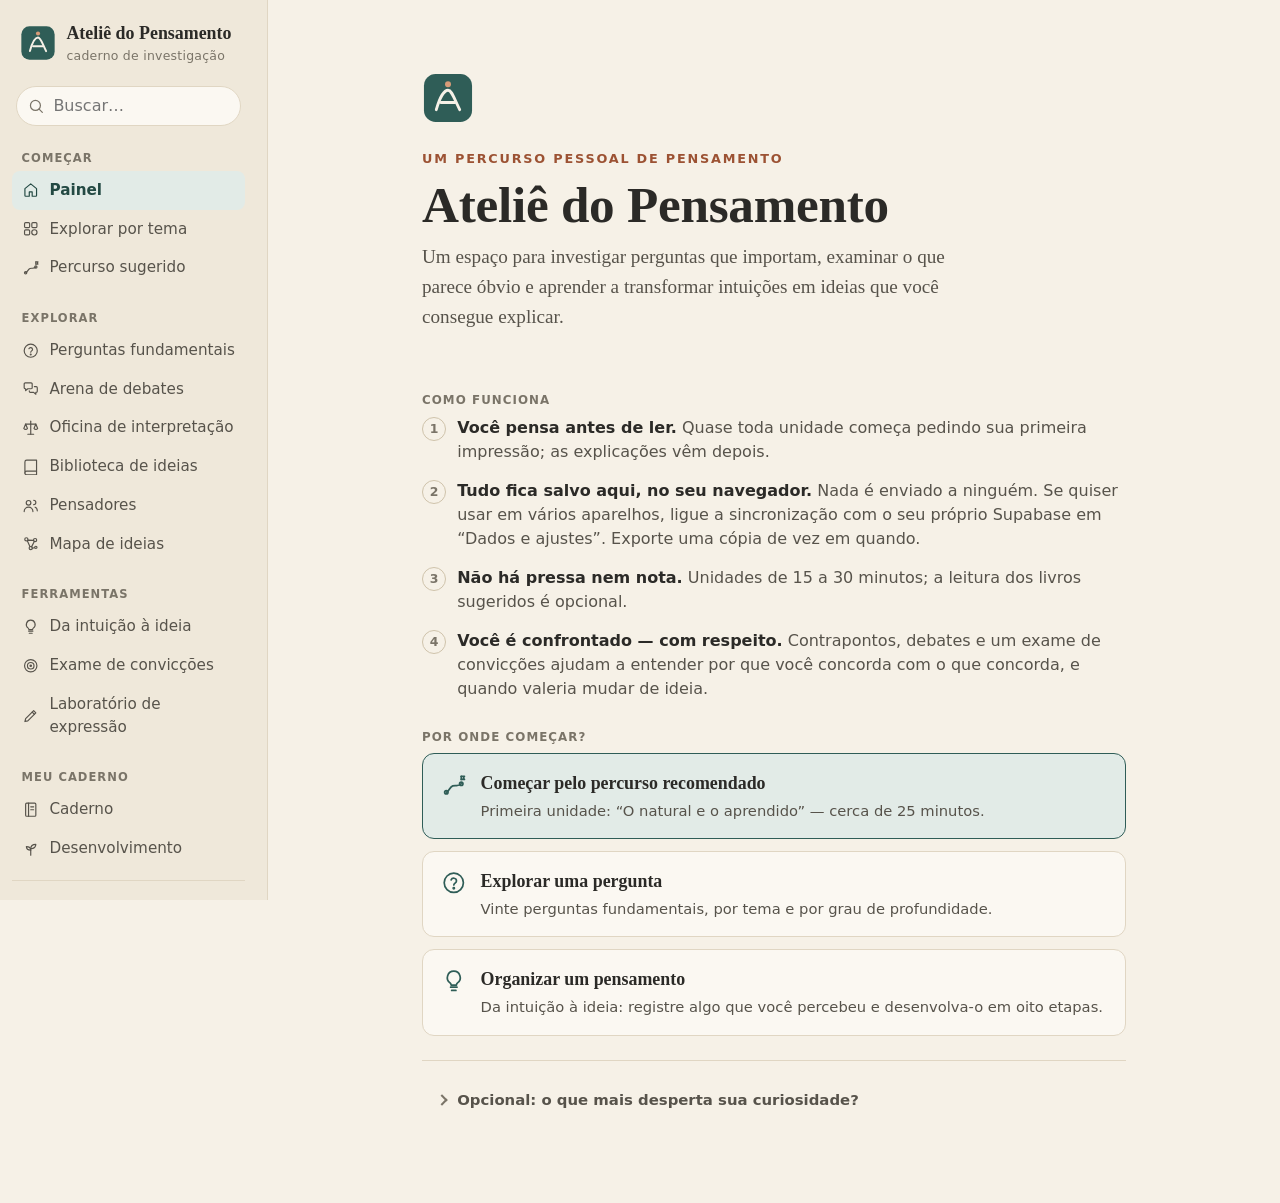
==== commit b45f4240: "Add files via upload" ====
--- a/docs/index.html
+++ b/docs/index.html
@@ -22,6 +22,14 @@
       } catch (e) {}
     })();
   </script>
+  <!-- PWA (instalação como aplicativo): usado na versão publicada em docs/ -->
+  <link rel="manifest" href="manifest.webmanifest">
+  <link rel="apple-touch-icon" href="apple-touch-icon.png">
+  <meta name="apple-mobile-web-app-capable" content="yes">
+  <meta name="mobile-web-app-capable" content="yes">
+  <meta name="apple-mobile-web-app-title" content="Ateliê">
+  <meta name="apple-mobile-web-app-status-bar-style" content="default">
+  <!-- /PWA -->
   <style>
 /* =========================================================
    Ateliê do Pensamento — estilos
@@ -780,6 +788,83 @@
 html { background-color: var(--papel); }
 :root[data-theme="light"] { color-scheme: light; }
 :root[data-theme="dark"] { color-scheme: dark; }
+
+/* ---------- v1.5: botão Voltar ---------- */
+.btn-voltar-topo[hidden], .voltar-flutuante[hidden] { display: none !important; }
+.btn-voltar-topo { padding: .45rem .55rem; }
+.voltar-flutuante { display: none; }
+@media (min-width: 960px) {
+  .voltar-flutuante {
+    display: inline-flex; align-items: center; gap: .35rem; position: fixed; top: .85rem; left: calc(268px + 1.25rem); z-index: 25;
+    padding: .4rem .85rem .4rem .6rem; border-radius: 999px; border: 1px solid var(--linha); background: color-mix(in srgb, var(--superficie) 94%, transparent);
+    backdrop-filter: blur(6px); -webkit-backdrop-filter: blur(6px); color: var(--tinta-2); font: 500 .88rem var(--f-ui); cursor: pointer; box-shadow: 0 1px 3px rgba(0,0,0,.06);
+  }
+  .voltar-flutuante:hover { color: var(--acento-forte); border-color: var(--acento); }
+  body.pode-voltar main { padding-top: 3.6rem; }
+}
+
+/* ---------- v1.5: explorar por tema, lições rápidas, versão curta ---------- */
+@media (min-width: 760px) { .painel-temas { grid-column: 1 / -1; } }
+.pt-cab { display: flex; justify-content: space-between; align-items: baseline; gap: 1rem; margin-bottom: .7rem; }
+.pt-cab .rotulo { margin: 0; }
+.chips-temas { display: flex; flex-wrap: wrap; gap: .45rem; }
+.chip-tema { display: inline-flex; align-items: center; gap: .4rem; padding: .45rem .8rem; border-radius: 999px; border: 1px solid var(--linha); background: var(--papel-2); color: var(--tinta); text-decoration: none; font: 500 .88rem var(--f-ui); }
+.chip-tema .ic { width: 1.05rem; height: 1.05rem; color: var(--acento); }
+.chip-tema:hover { border-color: var(--acento); color: var(--acento-forte); }
+.licao-do-dia { display: flex; flex-direction: column; gap: .25rem; margin-top: 1rem; padding: 1rem 1.1rem; border-radius: var(--raio-p); background: var(--terracota-tinta); color: var(--tinta); text-decoration: none; border: 1px solid transparent; }
+.licao-do-dia:hover { border-color: var(--terracota-claro); }
+.licao-do-dia .rotulo { color: var(--terracota); display: flex; align-items: center; gap: .35rem; margin: 0; }
+.ld-titulo { font-family: var(--f-titulo); font-size: 1.2rem; font-weight: 600; }
+.ld-pergunta { color: var(--tinta-2); font-size: .95rem; }
+
+.grade-temas { display: grid; gap: .8rem; margin-top: 1.4rem; }
+@media (min-width: 640px) { .grade-temas { grid-template-columns: 1fr 1fr; } }
+@media (min-width: 1200px) { .grade-temas { grid-template-columns: 1fr 1fr 1fr; } }
+.cartao-tema { display: flex; flex-direction: column; gap: .4rem; padding: 1.15rem 1.2rem; border-radius: var(--raio); border: 1px solid var(--linha); background: var(--superficie); color: var(--tinta); text-decoration: none; }
+.cartao-tema:hover { border-color: var(--acento); box-shadow: var(--sombra); }
+.ct-icone { width: 2.4rem; height: 2.4rem; border-radius: .7rem; display: grid; place-items: center; background: var(--acento-tinta); color: var(--acento-forte); }
+.ct-icone .ic { width: 1.35rem; height: 1.35rem; }
+.ct-nome { font-family: var(--f-titulo); font-size: 1.22rem; font-weight: 600; line-height: 1.25; }
+.ct-gancho { color: var(--tinta-2); font-size: .95rem; flex: 1; }
+.ct-meta { display: flex; justify-content: space-between; gap: .5rem; font: .8rem var(--f-ui); color: var(--tinta-3); margin-top: .3rem; }
+
+.busca-tema { margin-top: .4rem; padding: 1rem 1.1rem; border-radius: var(--raio); background: var(--papel-2); border: 1px solid var(--linha); }
+.busca-tema .entrada { min-height: 2.7rem; padding: .55rem .8rem; line-height: 1.4; }
+.sugestoes { display: grid; gap: .4rem; margin-top: .8rem; }
+
+.tema-desc { color: var(--tinta-2); max-width: 46rem; }
+.tema-prog { display: flex; align-items: center; gap: .8rem; font: .85rem var(--f-ui); color: var(--tinta-3); max-width: 28rem; }
+.tema-prog .barra { flex: 1; }
+.tema-comecar { display: flex; flex-wrap: wrap; gap: .6rem; margin: 0 0 1.8rem; }
+.tema-sec { margin: 0 0 2rem; }
+.tema-sec h2 { font-size: 1.25rem; margin-bottom: .7rem; }
+.tema-sec h2 small { font: 400 .82rem var(--f-ui); color: var(--tinta-3); margin-left: .4rem; }
+.tema-duplo { display: grid; gap: 1.5rem; }
+@media (min-width: 760px) { .tema-duplo { grid-template-columns: 1fr 1fr; } }
+.grade-licoes { display: grid; gap: .6rem; }
+@media (min-width: 640px) { .grade-licoes { grid-template-columns: 1fr 1fr; } }
+.cartao-licao { display: flex; flex-direction: column; gap: .25rem; padding: .9rem 1rem; border-radius: var(--raio-p); border: 1px solid var(--linha); background: var(--superficie); color: var(--tinta); text-decoration: none; border-left: 3px solid var(--terracota-claro); }
+.cartao-licao:hover { border-color: var(--terracota-claro); }
+.cartao-licao.feita { border-left-color: var(--acento); }
+.cl-min { display: flex; align-items: center; gap: .3rem; font: .78rem var(--f-ui); color: var(--tinta-3); }
+.cl-min .ic { width: .95rem; height: .95rem; }
+.cartao-licao .cl-titulo { font-family: var(--f-titulo); font-weight: 600; font-size: 1.05rem; line-height: 1.3; }
+.cl-tema { font: .8rem var(--f-ui); color: var(--acento-forte); }
+.iu-num { display: inline-grid; place-items: center; width: 1.5rem; height: 1.5rem; border-radius: 50%; background: var(--acento-tinta); color: var(--acento-forte); font: 600 .78rem var(--f-ui); margin-right: .5rem; vertical-align: .1em; }
+
+.licao-ideia, .licao-exemplo, .licao-vez, .licao-desafio { border-radius: var(--raio); }
+.licao-exemplo { background: var(--papel-2); padding: 1rem 1.15rem; border: 1px solid var(--linha); }
+.licao-desafio { background: var(--acento-tinta); padding: 1rem 1.15rem; }
+.licao-desafio .rotulo { color: var(--acento-forte); display: flex; align-items: center; gap: .35rem; }
+
+.versao-unidade { display: inline-flex; margin: .9rem 0 .2rem; padding: .2rem; border-radius: 999px; background: var(--papel-2); border: 1px solid var(--linha); flex-wrap: wrap; }
+.versao-unidade button { display: inline-flex; align-items: center; gap: .3rem; border: 0; background: transparent; color: var(--tinta-2); font: 500 .84rem var(--f-ui); padding: .4rem .85rem; border-radius: 999px; cursor: pointer; }
+.versao-unidade button .ic { width: .95rem; height: .95rem; }
+.versao-unidade button.ativa { background: var(--superficie); color: var(--acento-forte); box-shadow: 0 1px 2px rgba(0,0,0,.08); }
+.aviso-curta { display: grid; gap: .6rem; padding: 1rem 1.15rem; border-radius: var(--raio); border: 1px dashed var(--linha-forte); background: var(--papel-2); margin: 1.5rem 0; }
+.aviso-curta > .ic { width: 1.3rem; height: 1.3rem; color: var(--terracota); }
+.aviso-curta p { margin: 0; }
+.aviso-curta .btn { justify-self: start; }
 
 </style>
 </head>
@@ -9116,6 +9201,406 @@
 })();
 
 </script>
+  <script>/* js/conteudo/99-temas.js */
+/* =========================================================
+   Explorar por tema (v1.5)
+   ---------------------------------------------------------
+   Oito grandes temas. Cada um reúne, numa ordem própria,
+   unidades de qualquer etapa, lições rápidas, exercícios,
+   perguntas, debates, livros, pensadores e conceitos do mapa.
+   O percurso em etapas continua existindo como caminho
+   sugerido; os temas são outra porta de entrada.
+
+   Lições rápidas: 5 a 10 minutos, com uma ideia, um exemplo,
+   uma pergunta para responder e um desafio para o dia.
+   ========================================================= */
+(function () {
+  const A = window.ATELIE;
+
+  A.temas = [
+    {
+      id: 't-vieses', nome: 'Vieses e contradições', icone: 'espelho',
+      gancho: 'Por que acredito no que acredito — e por que é tão difícil perceber quando estou me enganando?',
+      descricao: 'Viés de confirmação, opiniões absorvidas por repetição, atalhos mentais, dissonância cognitiva e as contradições que todos carregamos. O objetivo não é desconfiar de tudo, mas aprender a perceber quando uma conclusão veio antes das razões.',
+      palavras: 'viés vies confirmação confirmacao contradição contradicao dissonância dissonancia autoengano repetição opinião crença certeza erro heurística atalho bolha algoritmo mudar de ideia',
+      licoes: ['l-confirmacao', 'l-repeticao', 'l-dois-pesos', 'l-contradicao', 'l-ponto-cego'],
+      unidades: ['u-absorver', 'u-dissonancia', 'u-atalhos', 'u-investigador', 'u-nao-sei', 'u-saber'],
+      praticar: ['ferramenta:conviccoes', 'x:x-j', 'c:c-viral'],
+      debater: ['d:d-duvida', 'q:q-contradicao', 'q:q-mudar-ideia', 'q:q-nao-sei'],
+      livros: ['b-tavris', 'b-kahneman', 'b-arte-pensar', 'b-galef', 'b-pense-novo', 'b-tartufo', 'b-dom-casmurro', 'b-reparacao'],
+      pensadores: ['festinger', 'kahneman', 'haidt', 'popper'],
+      conceitos: ['confirmacao', 'motivado', 'dissonancia', 'repeticao', 'heuristica']
+    },
+    {
+      id: 't-politica', nome: 'Política, identidade e polarização', icone: 'balanca',
+      gancho: 'Por que julgo com rigor o que prejudica meu lado e com indulgência o que o favorece?',
+      descricao: 'Política como identidade, polarização afetiva, dois pesos e duas medidas, visões de mundo, fundamentos morais e a disputa pelas palavras. Para entender o outro lado na melhor versão — e o seu próprio com o mesmo rigor.',
+      palavras: 'política politica identidade polarização polarizacao esquerda direita conservador progressista eleição partido nós eles tribo whataboutism democracia censura fascismo comunismo liberdade de expressão',
+      licoes: ['l-politica-identidade', 'l-troca', 'l-outro-lado', 'l-fundamentos', 'l-whatabout'],
+      unidades: ['u-nos-eles', 'u-visoes', 'u-discordar', 'u-duplipensar', 'u-tradicao'],
+      praticar: ['x:x-i', 'ferramenta:conviccoes', 'ferramenta:debates'],
+      debater: ['d:d-tradicao', 'd:d-expressao', 'd:d-desigualdade', 'd:d-mercado', 'q:q-mesmo-criterio', 'q:q-autoridade'],
+      livros: ['b-haidt', 'b-biografia-abismo', 'b-sowell-visoes', 'b-1984', 'b-zero-infinito', 'b-rinoceronte', 'b-burke', 'b-mill'],
+      pensadores: ['haidt', 'sowell', 'burke', 'orwell', 'mill', 'milosz'],
+      conceitos: ['polarizacao', 'identidade', 'poder', 'duplipensar']
+    },
+    {
+      id: 't-verdade', nome: 'Verdade, notícias e palavras', icone: 'olho',
+      gancho: 'Como saber o que é verdade quando tanta coisa é recorte, versão ou palavra carregada?',
+      descricao: 'Fato, interpretação e opinião; desinformação e truques com números; como checadores profissionais leem; o sentido das palavras e quem o disputa.',
+      palavras: 'verdade notícia noticia fake news desinformação desinformacao checagem fonte estatística número gráfico palavra linguagem eufemismo jornal imprensa rede social vídeo',
+      licoes: ['l-fato-opiniao', 'l-sift', 'l-numeros', 'l-eufemismo'],
+      unidades: ['u-desinformacao', 'u-fato', 'u-saber', 'u-palavra', 'u-duplipensar', 'u-causa'],
+      praticar: ['c:c-viral', 'c:c-transito', 'x:x-g'],
+      debater: ['q:q-noticia', 'q:q-palavras', 'q:q-interpretacao', 'd:d-expressao'],
+      livros: ['b-educacao-midiatica', 'b-mentir-estatistica', 'b-klemperer', 'b-orwell-ensaios', 'b-honra-katharina', 'b-alice-espelho', 'b-sowell-falacias'],
+      pensadores: ['orwell', 'wittgenstein', 'arendt', 'popper'],
+      conceitos: ['desinformacao', 'verdade', 'linguagem', 'interpretacao']
+    },
+    {
+      id: 't-pensar', nome: 'Pensar com clareza', icone: 'ideia',
+      gancho: 'Como montar um bom argumento, perceber um ruim e fazer perguntas que levam a algum lugar?',
+      descricao: 'As ferramentas básicas: pressupostos, argumentos, causas, falácias, perguntas e explicações. Servem para todos os outros temas.',
+      palavras: 'argumento lógica logica falácia falacia pressuposto causa correlação pergunta raciocínio raciocinio pensamento crítico critico explicar debate discutir',
+      licoes: ['l-pressuposto', 'l-correlacao', 'l-espantalho', 'l-pergunta-boa'],
+      unidades: ['u-pressupostos', 'u-argumento', 'u-causa', 'u-falacias', 'u-perguntas', 'u-explicar', 'u-reflexao'],
+      praticar: ['x:x-a', 'x:x-g', 'c:c-silencio', 'c:c-semmelweis'],
+      debater: ['q:q-unica-causa', 'q:q-conceitos', 'q:q-certos'],
+      livros: ['b-weston', 'b-carnielli', 'b-warburton', 'b-sagan-mundo', 'b-schopenhauer-debate', 'b-doze-homens'],
+      pensadores: ['socrates', 'aristoteles', 'descartes', 'peirce', 'popper'],
+      conceitos: ['falacia', 'causalidade', 'conhecimento', 'verdade']
+    },
+    {
+      id: 't-eu', nome: 'Quem sou eu', icone: 'pessoas',
+      gancho: 'O que faz de mim a mesma pessoa ao longo da vida — e o que posso mudar em mim?',
+      descricao: 'Identidade, personalidade, memória, emoções e a história que contamos sobre nós mesmos. Das doze camadas de Olavo de Carvalho aos cinco grandes traços da psicologia.',
+      palavras: 'identidade eu personalidade autoconhecimento memória emoção emocao raiva ansiedade introvertido camadas olavo caráter carater temperamento mudar história de vida',
+      licoes: ['l-teseu', 'l-juizo', 'l-camada', 'l-historia-de-mim'],
+      unidades: ['u-mesma', 'u-camadas', 'u-emocao', 'u-natural', 'u-visao'],
+      praticar: ['ferramenta:intuicao', 'x:x-h'],
+      debater: ['q:q-si-mesmo', 'q:q-identidade-ideia', 'q:q-escolhido', 'q:q-livre', 'd:d-natureza'],
+      livros: ['b-montaigne', 'b-confissoes', 'b-12regras', 'b-poder-quietos', 'b-duplo', 'b-desassossego', 'b-xadrez'],
+      pensadores: ['montaigne', 'agostinho', 'hume', 'olavo', 'peterson'],
+      conceitos: ['identidade', 'memoria', 'narrativa', 'emocao']
+    },
+    {
+      id: 't-sentido', nome: 'Sentido, sofrimento e fé', icone: 'estrela',
+      gancho: 'A vida tem um sentido que descubro ou que construo? E o que fazer com o sofrimento?',
+      descricao: 'Sentido da vida, sofrimento, morte, tempo e transcendência — com Frankl, Dostoiévski, Pascal, os estoicos, Camus e a tradição cristã.',
+      palavras: 'sentido da vida propósito proposito sofrimento dor morte luto fé fe deus religião religiao tempo vazio angústia angustia esperança',
+      licoes: ['l-frankl', 'l-brevidade', 'l-ivan', 'l-coracao'],
+      unidades: ['u-sentido', 'u-tempo', 'u-cosmos', 'u-camadas', 'u-visao'],
+      praticar: ['ferramenta:intuicao', 'x:x-h'],
+      debater: ['d:d-sentido', 'q:q-vida-significativa', 'q:q-sofrimento', 'q:q-nada'],
+      livros: ['b-frankl', 'b-karamazov', 'b-ivan-ilitch', 'b-pascal', 'b-cristianismo-puro', 'b-sisifo', 'b-confissao-tolstoi', 'b-consolacao'],
+      pensadores: ['frankl', 'pascal', 'dostoievski', 'kierkegaard', 'camus', 'agostinho', 'cslewis'],
+      conceitos: ['sentido', 'morte', 'sagrado', 'tempo']
+    },
+    {
+      id: 't-viver', nome: 'Como viver bem', icone: 'broto',
+      gancho: 'O que é uma vida boa — e como agir bem com os outros, com o dinheiro e com as próprias emoções?',
+      descricao: 'Ética, virtudes, amizade, amor, emoções e escolhas do dia a dia: Aristóteles, os estoicos, Kant, a tradição cristã e o pensamento contemporâneo.',
+      palavras: 'ética etica moral virtude felicidade amizade amor relacionamento família familia dinheiro trabalho escolha decisão decisao estoicismo raiva perdão perdao',
+      licoes: ['l-controle', 'l-meio-termo', 'l-amizade', 'l-pessoa-fim'],
+      unidades: ['u-acao-boa', 'u-emocao', 'u-sentido', 'u-dinheiro'],
+      praticar: ['c:c-louca', 'c:c-reestruturacao'],
+      debater: ['d:d-moral', 'd:d-individuo', 'q:q-outra-pessoa', 'q:q-autoridade'],
+      livros: ['b-etica-nicomaco', 'b-manual', 'b-seneca', 'b-meditacoes', 'b-quatro-amores', 'b-arte-amar', 'b-pequeno-tratado', 'b-12regras'],
+      pensadores: ['aristoteles', 'estoicos', 'kant', 'aquino', 'macintyre', 'weil'],
+      conceitos: ['etica', 'valor', 'responsabilidade', 'liberdade']
+    },
+    {
+      id: 't-sociedade', nome: 'Tradição, sociedade e mudança', icone: 'mapa',
+      gancho: 'O que vale a pena conservar, o que precisa mudar — e quem sabe o suficiente para decidir?',
+      descricao: 'Tradição e reforma, instituições, mercado, natureza e cultura, e como as visões de mundo mudam ao longo da história.',
+      palavras: 'tradição tradicao conservar conservadorismo sociedade instituição instituicao mercado economia dinheiro cultura natural história historia mudança reforma revolução revolucao estado',
+      licoes: ['l-cerca', 'l-pelotoes', 'l-lapis', 'l-papel'],
+      unidades: ['u-tradicao', 'u-natural', 'u-dinheiro', 'u-visoes', 'u-cosmos', 'u-explicar'],
+      praticar: ['c:c-transito', 'c:c-reestruturacao'],
+      debater: ['d:d-tradicao', 'd:d-natureza', 'd:d-mercado', 'q:q-conservar', 'q:q-instituicao', 'q:q-natural'],
+      livros: ['b-burke', 'b-scruton-conservador', 'b-tocqueville', 'b-hayek-servidao', 'b-paine', 'b-leopardo', 'b-pais-filhos', 'b-sapiens'],
+      pensadores: ['burke', 'chesterton', 'tocqueville', 'hayek', 'marx', 'weber'],
+      conceitos: ['tradicao', 'instituicao', 'cultura', 'historia']
+    }
+  ];
+
+  /* =========================== lições rápidas =========================== */
+  A.licoes = [
+    /* ---------- Vieses e contradições ---------- */
+    { id: 'l-confirmacao', tema: 't-vieses', titulo: 'Viés de confirmação em cinco minutos', min: 5,
+      ideia: '<p>Tendemos a procurar, notar e lembrar o que confirma o que já pensamos — e a passar rápido pelo que contraria. Não é desonestidade: é economia mental. Mas o efeito acumulado é que nossas crenças parecem cada vez mais bem fundamentadas, mesmo que só tenhamos olhado para um lado.</p><p>Em 1960, Peter Wason deu a pessoas a sequência 2-4-6 e pediu que descobrissem a regra que a gerava. Quase todas testaram sequências que <em>confirmavam</em> sua hipótese (8-10-12…) e quase nenhuma tentou uma que pudesse refutá-la. A regra era só “números em ordem crescente”.</p>',
+      exemplo: '<p>Quem desconfia de um político lê a notícia contra ele até o fim e a manchete a favor só de passagem. Um mês depois, “lembra” de muitas provas contra e poucas a favor — porque foi isso que leu com atenção.</p>',
+      pergunta: 'Pense numa crença sua sobre uma pessoa, um grupo ou um tema. Que tipo de informação você costuma procurar sobre ele? E qual costuma evitar?',
+      desafio: 'Hoje, procure de propósito uma informação séria que contrarie algo em que você acredita. Leia até o fim.',
+      refs: ['u:u-dissonancia', 'u:u-absorver', 'n:confirmacao'] },
+    { id: 'l-repeticao', tema: 't-vieses', titulo: 'Ouvi tantas vezes que virou verdade', min: 5,
+      ideia: '<p>O <strong>efeito de verdade ilusória</strong>, observado desde 1977, mostra que uma afirmação repetida parece mais verdadeira — mesmo quando é falsa, e mesmo quando sabemos a resposta certa. A mente usa a familiaridade como pista de verdade.</p><p>Somado ao esquecimento da fonte (lembramos o conteúdo, não de onde veio), isso explica como uma opinião se instala sem nunca ter sido examinada.</p>',
+      exemplo: '<p>“Usamos só 10% do cérebro” é um mito repetido há décadas. Quase ninguém que o repete sabe de onde ele veio — e quase todo mundo já o ouviu muitas vezes.</p>',
+      pergunta: 'Escreva uma opinião que você tem sobre algo que nunca estudou. Onde você a ouviu? Quantas vezes?',
+      desafio: 'Na próxima vez que pensar “todo mundo sabe que…”, pergunte: de onde eu sei isso?',
+      refs: ['u:u-absorver', 'n:repeticao'] },
+    { id: 'l-dois-pesos', tema: 't-vieses', titulo: '“Posso acreditar?” ou “sou obrigado a acreditar?”', min: 5,
+      ideia: '<p>O psicólogo Thomas Gilovich resumiu o raciocínio motivado em duas perguntas. Diante do que nos agrada, perguntamos “posso acreditar nisso?” — e uma evidência razoável basta. Diante do que nos desagrada, perguntamos “sou obrigado a acreditar nisso?” — e nenhuma evidência parece suficiente.</p><p>O sinal revelador não é exigir provas, o que é bom, mas exigir provas <em>diferentes</em> conforme a conclusão.</p>',
+      exemplo: '<p>Um estudo que favorece sua dieta é “ciência”; um que a contraria “foi financiado pela indústria” — sem que você tenha verificado o financiamento de nenhum dos dois.</p>',
+      pergunta: 'Lembre-se de uma notícia recente que você aceitou rápido e de outra que rejeitou rápido. Você usou o mesmo critério nas duas?',
+      desafio: 'Antes de aceitar ou rejeitar a próxima notícia política, escreva o que exigiria como prova — e aplique o mesmo critério à do outro lado.',
+      refs: ['u:u-dissonancia', 'u:u-investigador', 'q:q-mesmo-criterio'] },
+    { id: 'l-contradicao', tema: 't-vieses', titulo: 'A raposa e as uvas: as contradições que todos temos', min: 5,
+      ideia: '<p>Na fábula de Esopo, a raposa não alcança as uvas e conclui que elas estavam verdes. É a melhor ilustração antiga do que Leon Festinger chamou, em 1957, de <strong>dissonância cognitiva</strong>: quando o que queremos, pensamos e fazemos não combinam, ajustamos a interpretação para reduzir o desconforto.</p><p>Às vezes mudamos a crença; às vezes, a conduta; muitas vezes, apenas acrescentamos uma justificativa. Os experimentos clássicos foram questionados recentemente, mas a experiência cotidiana é reconhecível.</p>',
+      exemplo: '<p>Quem valoriza a saúde e não consegue largar o cigarro passa a dizer que “o avô fumou e viveu até os noventa”.</p>',
+      pergunta: 'Qual é uma contradição sua — entre o que você defende e o que faz? Como você costuma justificá-la?',
+      desafio: 'Escolha uma pequena contradição e, em vez de justificá-la, escreva o que seria preciso para resolvê-la.',
+      refs: ['u:u-dissonancia', 'q:q-contradicao', 'b:b-tavris'] },
+    { id: 'l-ponto-cego', tema: 't-vieses', titulo: 'Por que vejo os vieses dos outros e não os meus', min: 5,
+      ideia: '<p>Em 2002, Emily Pronin e colegas mostraram que as pessoas reconhecem facilmente vieses nos outros, mas se acham menos sujeitas a eles: o <strong>ponto cego do viés</strong>. Pior: conhecer a lista de vieses não protege — pode até dar um vocabulário mais sofisticado para criticar os outros.</p><p>O que ajuda são procedimentos que funcionam mesmo quando não percebemos o viés: aplicar o mesmo critério aos dois lados, decidir antes o que contaria como evidência, consultar quem discorda.</p>',
+      exemplo: '<p>“Ele só pensa assim porque vê aquele canal.” E eu, por que penso como penso?</p>',
+      pergunta: 'Que viés você acusou alguém de ter recentemente? Em que situação você poderia ter o mesmo?',
+      desafio: 'Hoje, antes de apontar um viés em alguém, procure o mesmo em você.',
+      refs: ['u:u-nao-sei', 'u:u-investigador'] },
+
+    /* ---------- Política, identidade e polarização ---------- */
+    { id: 'l-politica-identidade', tema: 't-politica', titulo: 'Quando a política vira identidade', min: 6,
+      ideia: '<p>Para muita gente, uma posição política deixou de ser uma opinião sobre impostos ou segurança e passou a responder “quem sou eu?”. Quando isso acontece, discordar parece um ataque pessoal, e mudar de ideia parece traição ao grupo.</p><p>Dan Kahan chamou de <strong>cognição de proteção da identidade</strong> a tendência de avaliar informações de modo a preservar nosso lugar no grupo. Do ponto de vista individual, isso tem lógica: errar sobre um fato custa pouco; ser visto como traidor custa caro.</p>',
+      exemplo: '<p>Duas pessoas que concordam em quase tudo deixam de se falar por causa de um único voto. O que se rompeu não foi uma discordância: foi o sentimento de pertencer ao mesmo “nós”.</p>',
+      pergunta: 'Que posição política sua você sentiria como uma perda pessoal se precisasse abandonar? Por quê?',
+      desafio: 'Converse hoje com alguém do outro lado sobre algo em que vocês concordam.',
+      refs: ['u:u-nos-eles', 'u:u-dissonancia', 'b:b-biografia-abismo'] },
+    { id: 'l-troca', tema: 't-politica', titulo: 'O teste da troca, em um minuto', min: 5,
+      ideia: '<p>A ferramenta mais simples contra os dois pesos e duas medidas: imagine a mesma conduta com os lados trocados. Se seu julgamento muda, pergunte se há uma diferença relevante entre os casos — ou se ela só apareceu depois de saber quem era o autor.</p><p>A troca não exige concluir que todos são iguais. Às vezes um lado está mesmo mais errado. Ela exige apenas que o critério seja o mesmo.</p>',
+      exemplo: '<p>“É censura quando eles derrubam perfis; é responsabilidade quando nós derrubamos.” Qual critério separa as duas coisas — e ele valeria se os papéis se invertessem?</p>',
+      pergunta: 'Escolha uma notícia política da semana. Como você a julgaria se o protagonista fosse do lado oposto?',
+      desafio: 'Faça o teste da inversão completo na unidade “Nós e eles”.',
+      refs: ['u:u-nos-eles', 'q:q-mesmo-criterio'] },
+    { id: 'l-outro-lado', tema: 't-politica', titulo: 'Como você imagina o outro lado?', min: 5,
+      ideia: '<p>Pesquisas nos Estados Unidos (como <em>The Perception Gap</em>, de 2019, e os estudos de Moore-Berg e colegas, de 2020) mostraram que cada lado imagina o outro muito mais radical e hostil do que ele é. Quem mais consumia notícias tinha a imagem mais distorcida.</p><p>A razão provável: conhecemos o outro lado por seus representantes mais barulhentos, que aparecem justamente por serem extremos. E, quando a percepção é corrigida, a hostilidade diminui.</p>',
+      exemplo: '<p>Pense no eleitor “típico” do partido que você rejeita. A imagem veio de pessoas reais que você conhece ou de vídeos e postagens?</p>',
+      pergunta: 'Descreva o eleitor típico do lado oposto. Depois descreva uma pessoa real que você conhece e vota nesse lado. As descrições batem?',
+      desafio: 'Leia hoje um texto de um autor sério do outro lado, escrito para os próprios leitores dele.',
+      refs: ['u:u-nos-eles', 'x:x-i'] },
+    { id: 'l-fundamentos', tema: 't-politica', titulo: 'Seis intuições morais', min: 6,
+      ideia: '<p>O psicólogo Jonathan Haidt propôs que a moral humana se apoia em várias intuições: <strong>cuidado</strong>, <strong>justiça</strong>, <strong>liberdade</strong>, <strong>lealdade</strong>, <strong>autoridade</strong> e <strong>santidade</strong>. Em suas pesquisas, progressistas se apoiam mais nas duas primeiras; conservadores usam as seis de modo mais equilibrado.</p><p>A teoria é discutida, mas ajuda a mudar a pergunta de “por que eles não têm valores?” para “que valor eles estão pesando mais do que eu?”.</p>',
+      exemplo: '<p>Na discussão sobre uma festa religiosa na praça, um defende a tradição (autoridade, santidade, lealdade), outro a neutralidade do Estado (justiça), outro o sossego dos vizinhos (cuidado). Todos falam de valores reais.</p>',
+      pergunta: 'Pense numa discordância política sua. Que fundamento você pesa mais? E o outro lado?',
+      desafio: 'Na próxima discussão, tente nomear o valor que o outro está defendendo antes de responder.',
+      refs: ['u:u-visoes', 'p:haidt', 'b:b-haidt'] },
+    { id: 'l-whatabout', tema: 't-politica', titulo: '“E o outro lado?”: desvio ou coerência?', min: 5,
+      ideia: '<p>Responder a uma crítica apontando um erro do outro lado (o <em>whataboutism</em>) é um desvio: a corrupção de um não absolve a do outro. Mas há uma versão legítima: perguntar se quem critica aplica o mesmo critério ao próprio lado.</p><p>A diferença está no que vem depois. O desvio encerra o assunto. O teste de coerência volta ao critério e aceita a conclusão para os dois casos.</p>',
+      exemplo: '<p>“Vocês falam do nosso deputado, mas e o de vocês?” — desvio. “Então vamos condenar os dois” — coerência.</p>',
+      pergunta: 'Lembre-se de uma vez em que você usou “e o outro lado?”. Foi desvio ou teste de coerência?',
+      desafio: 'Hoje, quando alguém criticar seu lado, responda primeiro à crítica — e só depois, se for o caso, à coerência de quem criticou.',
+      refs: ['u:u-nos-eles', 'u:u-falacias'] },
+
+    /* ---------- Verdade, notícias e palavras ---------- */
+    { id: 'l-fato-opiniao', tema: 't-verdade', titulo: 'Fato, interpretação ou opinião?', min: 5,
+      ideia: '<p>Quase toda notícia mistura três coisas: <strong>fatos</strong> (o que pode ser verificado), <strong>interpretações</strong> (o que se conclui deles) e <strong>opiniões</strong> (juízos de valor). Misturá-las não é necessariamente desonesto, mas separá-las é o primeiro passo para avaliar o que se lê.</p>',
+      exemplo: '<p>“O desemprego caiu para 8,4% (fato), o que mostra que a política econômica funciona (interpretação), e só um mal-intencionado não reconhece isso (opinião).”</p>',
+      pergunta: 'Copie a primeira frase de uma notícia de hoje e separe nela o fato, a interpretação e a opinião.',
+      desafio: 'Faça isso com uma notícia que favorece seu lado — é onde a mistura passa despercebida.',
+      refs: ['u:u-fato', 'u:u-desinformacao'] },
+    { id: 'l-sift', tema: 't-verdade', titulo: 'Antes de compartilhar: quatro passos', min: 5,
+      ideia: '<p>Checadores profissionais quase não leem o site suspeito: abrem outras abas para descobrir <em>quem</em> está por trás dele — a “leitura lateral”, estudada por Sam Wineburg e Sarah McGrew em Stanford. Mike Caulfield resumiu o método em quatro passos (SIFT):</p><ol><li><strong>Pare</strong> e note a emoção que a notícia provocou.</li><li><strong>Investigue a fonte</strong>: quem publicou, com que interesse?</li><li><strong>Encontre cobertura melhor</strong>: outras fontes sérias dizem o mesmo?</li><li><strong>Rastreie até a origem</strong>: o estudo, a fala completa, a foto original.</li></ol>',
+      exemplo: '<p>Uma foto de enchente com a legenda “o governo abandonou essa cidade” pode ser de outro ano, de outro lugar — ou exatamente o que diz. Só os passos dizem qual.</p>',
+      pergunta: 'Qual foi a última informação que você repassou? Ela passaria pelos quatro passos?',
+      desafio: 'Hoje, aplique os quatro passos antes de compartilhar qualquer coisa.',
+      refs: ['u:u-desinformacao', 'c:c-viral'] },
+    { id: 'l-numeros', tema: 't-verdade', titulo: '300% de quê?', min: 5,
+      ideia: '<p>Números impressionam porque parecem objetivos. Mas o mesmo dado pode ser apresentado de modos muito diferentes:</p><ul><li><strong>percentual sem base</strong>: “aumentou 300%” pode ser de 3 para 12;</li><li><strong>risco relativo sem absoluto</strong>: “dobra o risco” pode ser de 1 para 2 em 100 mil;</li><li><strong>período escolhido</strong>: começar a série no ponto mais conveniente;</li><li><strong>gráfico com eixo cortado</strong>: uma diferença de 2% parece enorme.</li></ul>',
+      exemplo: '<p>“Remédio X dobra o risco de trombose.” Antes de entrar em pânico: dobra de quanto para quanto?</p>',
+      pergunta: 'Encontre um número numa notícia de hoje. Qual é a base? O que ele não diz?',
+      desafio: 'Sempre que vir um percentual impressionante, pergunte: “de quanto para quanto?”.',
+      refs: ['u:u-desinformacao', 'b:b-mentir-estatistica', 'c:c-viral'] },
+    { id: 'l-eufemismo', tema: 't-verdade', titulo: 'Palavras que escondem', min: 5,
+      ideia: '<p>Em 1946, George Orwell mostrou como a linguagem política torna aceitável o inaceitável: bombardear aldeias vira “pacificação”; expulsar camponeses vira “transferência de população”. O eufemismo não esconde os fatos de quem os conhece — permite falar deles sem imaginá-los.</p><p>O filósofo Charles Stevenson chamou de <strong>definição persuasiva</strong> o truque de manter a carga emocional de uma palavra e trocar seu conteúdo.</p>',
+      exemplo: '<p>“Readequação do quadro” (demissões), “ajuste” (corte), “resposta proporcional” (ataque). Todos os lados têm os seus.</p>',
+      pergunta: 'Cite dois eufemismos usados pelo campo político de que você gosta.',
+      desafio: 'Traduza hoje uma frase política para a descrição mais concreta possível do que está acontecendo.',
+      refs: ['u:u-duplipensar', 'b:b-orwell-ensaios', 'p:orwell'] },
+
+    /* ---------- Pensar com clareza ---------- */
+    { id: 'l-pressuposto', tema: 't-pensar', titulo: 'O que esta frase precisa assumir?', min: 5,
+      ideia: '<p>Toda afirmação se apoia em coisas que não diz. São os <strong>pressupostos</strong>. “Precisamos de mais policiais para reduzir o crime” pressupõe que a falta de policiais é uma causa importante do crime. Pode ser verdade — mas é algo a verificar, não a aceitar sem ver.</p><p>Encontrar pressupostos não serve para desmontar frases, mas para saber onde está a verdadeira discussão.</p>',
+      exemplo: '<p>“Ele é inteligente, deveria ter percebido.” Pressupõe que inteligência basta para perceber — e que havia sinais visíveis.</p>',
+      pergunta: 'Escolha uma frase que você disse ou ouviu hoje e liste o que ela precisa assumir para fazer sentido.',
+      desafio: 'Numa discussão, pergunte: “o que você está pressupondo aí?” — e pergunte o mesmo a si.',
+      refs: ['u:u-pressupostos'] },
+    { id: 'l-correlacao', tema: 't-pensar', titulo: 'Aconteceu depois, logo foi por causa?', min: 5,
+      ideia: '<p>Quando duas coisas aparecem juntas, a mente quer ligá-las por causa e efeito. Mas pode haver uma terceira causa, a ordem pode ser inversa, ou pode ser coincidência.</p><p>O exemplo clássico: a venda de sorvetes e os afogamentos sobem juntos — porque os dois aumentam no verão, e não porque sorvete afoga.</p>',
+      exemplo: '<p>“Depois que o novo prefeito assumiu, o desemprego caiu.” Caiu também nas cidades vizinhas? No país?</p>',
+      pergunta: 'Pense numa relação de causa em que você acredita (sobre saúde, economia ou educação). Que outra explicação seria possível?',
+      desafio: 'Hoje, quando ouvir “X causa Y”, procure uma terceira causa possível.',
+      refs: ['u:u-causa', 'q:q-unica-causa'] },
+    { id: 'l-espantalho', tema: 't-pensar', titulo: 'O espantalho e o homem de aço', min: 5,
+      ideia: '<p>O <strong>espantalho</strong> é deformar a posição do outro para refutá-la facilmente. O antídoto é o <strong>homem de aço</strong>: apresentar a posição contrária na sua versão mais forte, de modo que quem a defende diria “é exatamente isso que penso”.</p><p>Só depois disso a crítica vale alguma coisa.</p>',
+      exemplo: '<p>“Eles querem acabar com a propriedade privada” (sobre quem defende imposto maior sobre heranças). “Eles querem que os pobres passem fome” (sobre quem defende cortar um programa social). Dois espantalhos, de lados opostos.</p>',
+      pergunta: 'Escreva, em duas frases, a melhor versão de uma posição de que você discorda.',
+      desafio: 'Use o exercício “Defenda o argumento contrário”, no Laboratório.',
+      refs: ['u:u-falacias', 'x:x-i', 'u:u-discordar'] },
+    { id: 'l-pergunta-boa', tema: 't-pensar', titulo: 'Uma pergunta melhor', min: 5,
+      ideia: '<p>Muitas discussões não andam porque a pergunta está mal feita. Ajuda separar três tipos:</p><ul><li><strong>conceituais</strong> (o que queremos dizer com “justo”?);</li><li><strong>empíricas</strong> (o que acontece quando…?);</li><li><strong>de valor</strong> (o que deveríamos preferir?).</li></ul><p>“A redução da maioridade penal é boa?” mistura os três. Separados, viram perguntas que podem ser investigadas.</p>',
+      exemplo: '<p>“Por que os jovens não leem?” pressupõe que não leem. Uma pergunta melhor: “O que e quanto os jovens leem hoje, comparado a antes?”.</p>',
+      pergunta: 'Escreva uma pergunta que você tem sobre um tema atual. Ela é conceitual, empírica ou de valor? Reescreva-a melhor.',
+      desafio: 'Leve uma pergunta para a ferramenta “Da intuição à ideia”.',
+      refs: ['u:u-perguntas', 'ferramenta:intuicao'] },
+
+    /* ---------- Quem sou eu ---------- */
+    { id: 'l-teseu', tema: 't-eu', titulo: 'O navio de Teseu e você', min: 5,
+      ideia: '<p>Plutarco conta que os atenienses conservaram o navio de Teseu trocando, ao longo dos anos, cada tábua apodrecida. Os filósofos discutiam: é o mesmo navio? Nosso corpo troca suas células, nossas opiniões mudam, nossa memória se reconstrói. O que faz de você a mesma pessoa de dez anos atrás?</p><p>Respostas clássicas: a continuidade do corpo, da memória, do caráter, de uma alma — ou da história que contamos.</p>',
+      exemplo: '<p>Alguém diz “aquele não era eu” sobre o que fez aos vinte anos. Faz sentido? Ele é responsável pelo que fez?</p>',
+      pergunta: 'O que em você continua igual desde a infância? E o que mudou tanto que parece de outra pessoa?',
+      desafio: 'Leia algo que você escreveu há anos. Quem era essa pessoa?',
+      refs: ['u:u-mesma', 'n:identidade'] },
+    { id: 'l-juizo', tema: 't-eu', titulo: 'Entre o fato e a raiva há uma interpretação', min: 5,
+      ideia: '<p>O estoico Epicteto escreveu no <em>Manual</em> que não são as coisas que nos perturbam, mas os juízos que fazemos sobre elas. A psicologia cognitiva moderna chegou a algo parecido: entre um acontecimento e uma emoção costuma haver uma interpretação, muitas vezes automática.</p><p>Isso não significa que toda emoção é errada, nem que basta pensar diferente para não sofrer. Significa que há um espaço — às vezes pequeno — onde podemos examinar a interpretação.</p>',
+      exemplo: '<p>Um amigo não responde à mensagem. “Ele está me ignorando” produz mágoa; “ele deve estar ocupado” produz outra coisa. O fato é o mesmo.</p>',
+      pergunta: 'Qual foi a última vez que você sentiu raiva ou mágoa? Que interpretação estava entre o fato e a emoção?',
+      desafio: 'Na próxima irritação, escreva o fato, a interpretação e uma interpretação alternativa.',
+      refs: ['u:u-emocao', 'p:estoicos', 'b:b-manual'] },
+    { id: 'l-camada', tema: 't-eu', titulo: 'Em que camada está o meu conflito?', min: 6,
+      ideia: '<p>Olavo de Carvalho propôs que a personalidade se forma em <strong>doze camadas</strong>, do caráter inato à relação com Deus, passando pela busca de afeto, pela autoafirmação, pelas habilidades, pelo papel social, pela consciência da morte e pela vida intelectual e moral. Uma leitura da teoria é que muito sofrimento adulto vem de viver os problemas de uma camada com os recursos de outra.</p><p>É uma antropologia filosófica, não uma teoria científica testada; parte dela (a astrocaracterologia) não tem apoio empírico. Mas pode servir como linguagem para nomear onde está um conflito.</p>',
+      exemplo: '<p>Alguém que, já adulto, organiza toda decisão profissional em torno de ser aprovado (afeto) quando a situação pede competência (habilidades) ou responsabilidade (vida moral).</p>',
+      pergunta: 'Pense num conflito atual seu. Ele é sobre aprovação, autonomia, competência, papel social, sentido ou outra coisa?',
+      desafio: 'Faça o exercício de autoexame da unidade “As camadas de uma pessoa”.',
+      refs: ['u:u-camadas', 'p:olavo'] },
+    { id: 'l-historia-de-mim', tema: 't-eu', titulo: 'A história que conto sobre mim', min: 6,
+      ideia: '<p>O psicólogo Dan McAdams estuda a <strong>identidade narrativa</strong>: a história que cada pessoa constrói para dar sentido à própria vida. Ele observou dois padrões: nas sequências de <em>redenção</em>, algo ruim leva a algo bom (“perdi o emprego e descobri minha vocação”); nas de <em>contaminação</em>, algo bom é estragado (“tudo ia bem até que…”). Histórias com mais redenção aparecem associadas a maior bem-estar.</p><p>Não se trata de inventar finais felizes, mas de perceber que a mesma vida pode ser contada de mais de um jeito.</p>',
+      exemplo: '<p>Duas pessoas passaram pela mesma doença. Uma conta como o fim de algo; a outra, como o começo de outra coisa.</p>',
+      pergunta: 'Escolha um episódio difícil da sua vida. Como você costuma contá-lo? Há outra forma honesta de contá-lo?',
+      desafio: 'Conte hoje a alguém uma história sua de “redenção” — sem esconder o que doeu.',
+      refs: ['u:u-camadas', 'u:u-sentido', 'n:narrativa'] },
+
+    /* ---------- Sentido, sofrimento e fé ---------- */
+    { id: 'l-frankl', tema: 't-sentido', titulo: 'Sofrimento com sentido', min: 6,
+      ideia: '<p>Viktor Frankl, psiquiatra vienense que sobreviveu a Auschwitz, observou que os prisioneiros com algo pelo que viver — uma pessoa, uma obra, uma fé — tinham mais força para resistir. Ele cita Nietzsche: quem tem um porquê suporta quase qualquer como.</p><p>Para Frankl, há uma liberdade que nada pode tirar: a de escolher a atitude diante do que não se pode mudar. O sentido não se inventa à vontade; descobre-se numa tarefa, num amor ou na forma de suportar um sofrimento inevitável.</p>',
+      exemplo: '<p>Frankl conta de um médico que não superava a morte da esposa. Perguntou-lhe: e se ele tivesse morrido primeiro? “Ela teria sofrido muito.” Então, disse Frankl, o senhor a poupou desse sofrimento — ao preço de sofrer em seu lugar.</p>',
+      pergunta: 'Qual é hoje o seu “porquê”? Ele resistiria a um sofrimento grande?',
+      desafio: 'Escreva três coisas pelas quais você se sente responsável — pessoas, tarefas, causas.',
+      refs: ['u:u-sentido', 'p:frankl', 'b:b-frankl'] },
+    { id: 'l-brevidade', tema: 't-sentido', titulo: 'A vida é curta ou desperdiçada?', min: 5,
+      ideia: '<p>Em <em>Sobre a brevidade da vida</em>, Sêneca argumenta que não recebemos uma vida curta: nós a tornamos curta ao desperdiçá-la. Damos nosso tempo a qualquer um que o peça, adiamos o que importa e só percebemos o valor dele quando acaba.</p><p>Para o estoico, viver bem não é viver muito, mas viver cada dia com atenção ao que de fato vale.</p>',
+      exemplo: '<p>Quantas horas da semana passada foram para o que você considera importante — e quantas para o que só preencheu o tempo?</p>',
+      pergunta: 'Se você soubesse que tem mais cinco anos de vida, o que deixaria de fazer amanhã?',
+      desafio: 'Proteja hoje uma hora para algo que você vive adiando.',
+      refs: ['u:u-tempo', 'b:b-seneca', 'p:estoicos'] },
+    { id: 'l-ivan', tema: 't-sentido', titulo: 'A vida “correta” de Ivan Ilitch', min: 6,
+      ideia: '<p>Na novela de Tolstói (1886), Ivan Ilitch é um juiz que fez tudo como se deve: carreira, casamento, casa decorada com bom gosto. Ao adoecer e perceber que vai morrer, descobre que sua vida foi “a mais simples, a mais comum e, portanto, a mais terrível”. Só seu criado, Guerássim, que aceita a morte com simplicidade, lhe oferece verdade e consolo.</p><p>O livro pergunta se é possível viver de forma impecável e, ainda assim, não ter vivido.</p>',
+      exemplo: '<p>As pessoas ao redor de Ivan fingem que ele não está morrendo. A mentira, mais que a dor, é o que o atormenta.</p>',
+      pergunta: 'Que parte da sua vida você vive porque “é o que se faz”, e não porque escolheu?',
+      desafio: 'Leia a novela: tem menos de cem páginas.',
+      refs: ['b:b-ivan-ilitch', 'u:u-sentido', 'b:b-confissao-tolstoi'] },
+    { id: 'l-coracao', tema: 't-sentido', titulo: '“O coração tem razões…”', min: 6,
+      ideia: '<p>Pascal, matemático e físico do século XVII, escreveu nos <em>Pensamentos</em> que o coração tem razões que a razão desconhece. Não era um elogio à emoção contra a lógica: para ele, conhecemos certas verdades — os primeiros princípios, a fé — por uma forma de percepção que não é dedução.</p><p>Pascal também descreveu o “divertimento”: nossa fuga constante do silêncio e de nós mesmos, para não pensar na morte e no sentido.</p>',
+      exemplo: '<p>“Toda a infelicidade dos homens vem de não saber ficar quietos num quarto” — uma frase sua muito citada, que soa estranhamente atual na era do celular.</p>',
+      pergunta: 'Em que você acredita sem conseguir demonstrar? Isso é um problema?',
+      desafio: 'Fique dez minutos em silêncio, sem tela. Observe o que aparece.',
+      refs: ['p:pascal', 'b:b-pascal', 'u:u-sentido'] },
+
+    /* ---------- Como viver bem ---------- */
+    { id: 'l-controle', tema: 't-viver', titulo: 'O que depende de mim', min: 5,
+      ideia: '<p>O <em>Manual</em> de Epicteto começa com uma distinção: algumas coisas dependem de nós (nossos juízos, escolhas e desejos), outras não (o corpo, a reputação, os bens, o que os outros fazem). Grande parte da inquietação, diz ele, vem de tratar as segundas como se fossem as primeiras.</p><p>Não é resignação: é concentrar o esforço onde ele pode fazer diferença.</p>',
+      exemplo: '<p>Você não controla se será promovido; controla a qualidade do seu trabalho e como reage à decisão.</p>',
+      pergunta: 'Liste uma preocupação atual. O que nela depende de você e o que não depende?',
+      desafio: 'Hoje, quando se preocupar, pergunte: isso depende de mim? Se não, o que depende?',
+      refs: ['b:b-manual', 'p:estoicos', 'u:u-emocao'] },
+    { id: 'l-meio-termo', tema: 't-viver', titulo: 'Coragem entre dois extremos', min: 5,
+      ideia: '<p>Para Aristóteles, na <em>Ética a Nicômaco</em>, a virtude é uma disposição adquirida pelo hábito e situa-se entre dois vícios: a coragem entre a covardia e a temeridade; a generosidade entre a avareza e o esbanjamento. O meio-termo não é a média matemática, mas o que é adequado à situação — e encontrá-lo exige prudência.</p><p>E nos tornamos corajosos agindo com coragem: a virtude é prática, não só conhecimento.</p>',
+      exemplo: '<p>Dizer a verdade a um amigo pode ser franqueza, ou grosseria, ou covardia calar — depende do momento, da forma e do que está em jogo.</p>',
+      pergunta: 'Em que virtude você tende a errar pelo excesso? E em qual pela falta?',
+      desafio: 'Escolha uma virtude e pratique um pequeno ato dela hoje.',
+      refs: ['b:b-etica-nicomaco', 'p:aristoteles', 'u:u-acao-boa'] },
+    { id: 'l-amizade', tema: 't-viver', titulo: 'Três tipos de amizade', min: 5,
+      ideia: '<p>Aristóteles distinguiu amizades por <strong>utilidade</strong> (o colega útil), por <strong>prazer</strong> (a companhia divertida) e por <strong>virtude</strong> (quando se quer o bem do outro pelo que ele é). As duas primeiras são legítimas, mas acabam quando acaba a utilidade ou o prazer. A terceira é rara, exige tempo e convivência — e é, para ele, uma das partes mais importantes de uma vida boa.</p>',
+      exemplo: '<p>C. S. Lewis, em <em>Os quatro amores</em>, notou que amantes ficam frente a frente, e amigos lado a lado, olhando para a mesma coisa.</p>',
+      pergunta: 'Quais das suas amizades são de que tipo? Você tem alguma do terceiro?',
+      desafio: 'Procure hoje um amigo de verdade sem nenhum motivo prático.',
+      refs: ['b:b-etica-nicomaco', 'b:b-quatro-amores', 'p:aristoteles'] },
+    { id: 'l-pessoa-fim', tema: 't-viver', titulo: 'Usar alguém como meio', min: 5,
+      ideia: '<p>Kant propôs um teste moral: agir de modo a tratar a humanidade, em você e nos outros, sempre também como fim, e nunca apenas como meio. Usamos uns aos outros o tempo todo — o padeiro me vende pão —, e isso não é errado. O errado é tratar alguém <em>apenas</em> como instrumento, desconsiderando que ele tem fins e dignidade próprios.</p>',
+      exemplo: '<p>Elogiar alguém só para conseguir um favor, sem nenhum respeito real, é tratá-lo apenas como meio. Pedir o favor com franqueza não é.</p>',
+      pergunta: 'Em que relação sua alguém pode estar sendo tratado apenas como meio — por você ou por outros?',
+      desafio: 'Hoje, numa interação comum (atendente, motorista, colega), trate a pessoa como alguém, não como função.',
+      refs: ['p:kant', 'u:u-acao-boa'] },
+
+    /* ---------- Tradição, sociedade e mudança ---------- */
+    { id: 'l-cerca', tema: 't-sociedade', titulo: 'A cerca de Chesterton', min: 5,
+      ideia: '<p>G. K. Chesterton imaginou um reformador que encontra uma cerca no meio da estrada e diz: “não vejo para que serve; vamos derrubá-la”. Um reformador mais sábio responderia: “se não vê para que serve, não vou deixá-lo derrubá-la. Vá descobrir por que foi posta; depois conversamos”.</p><p>A ideia não proíbe mudanças. Exige entender antes de mudar — porque instituições antigas podem guardar razões que esquecemos.</p>',
+      exemplo: '<p>Uma empresa elimina uma etapa “burocrática” e, meses depois, descobre que ela evitava fraudes.</p>',
+      pergunta: 'Que costume, regra ou tradição você gostaria de abolir? Você sabe por que ele surgiu?',
+      desafio: 'Pesquise a origem de uma regra que parece inútil.',
+      refs: ['u:u-tradicao', 'p:chesterton', 'q:q-conservar'] },
+    { id: 'l-pelotoes', tema: 't-sociedade', titulo: 'Os pequenos pelotões', min: 5,
+      ideia: '<p>Edmund Burke escreveu que amar o “pequeno pelotão” a que pertencemos na sociedade — a família, a vizinhança, a comunidade — é o primeiro princípio, o germe, dos afetos públicos. Alexis de Tocqueville, ao visitar os Estados Unidos em 1831, admirou-se com as associações voluntárias que resolviam problemas sem esperar pelo governo.</p><p>Para os dois, a liberdade depende dessas instituições intermediárias entre o indivíduo e o Estado.</p>',
+      exemplo: '<p>Um mutirão de vizinhos que conserta a praça antes de a prefeitura agir.</p>',
+      pergunta: 'A que “pequenos pelotões” você pertence? Eles estão mais fortes ou mais fracos do que há dez anos?',
+      desafio: 'Faça hoje algo concreto por um grupo a que você pertence.',
+      refs: ['p:burke', 'p:tocqueville', 'u:u-tradicao'] },
+    { id: 'l-lapis', tema: 't-sociedade', titulo: 'Ninguém sabe fazer um lápis', min: 6,
+      ideia: '<p>Num ensaio de 1958, Leonard Read deu voz a um lápis que observa: nenhuma pessoa no mundo sabe fazê-lo sozinha — da madeira ao grafite, da borracha ao metal, milhares de pessoas colaboram sem se conhecer. Friedrich Hayek, em 1945, argumentara algo parecido: o conhecimento necessário para organizar uma economia está disperso em milhões de pessoas, e os preços transmitem parte dele.</p><p>Críticos lembram que mercados também falham e que coordenação espontânea não resolve tudo. Mas a ideia ajuda a desconfiar de quem acha que sabe o bastante para planejar tudo.</p>',
+      exemplo: '<p>Quando um produto fica escasso, o preço sobe e, sem ninguém mandar, consumidores economizam e produtores fabricam mais.</p>',
+      pergunta: 'Pense num problema social que você gostaria de ver resolvido por uma decisão central. Que conhecimento essa decisão exigiria?',
+      desafio: 'Escolha um objeto da sua mesa e tente listar quantas pessoas foram necessárias para fazê-lo.',
+      refs: ['p:hayek', 'd:d-mercado', 'b:b-hayek-servidao'] },
+    { id: 'l-papel', tema: 't-sociedade', titulo: 'Por que um papel vale alguma coisa?', min: 5,
+      ideia: '<p>Uma cédula vale porque todos acreditam que os outros a aceitarão — e porque há instituições que sustentam essa confiança. O filósofo John Searle chama de <strong>fatos institucionais</strong> as realidades que existem porque concordamos que existem: dinheiro, casamento, fronteiras, cargos.</p><p>Isso não as torna falsas nem frágeis: muitas são enormemente estáveis. Mas mostra que dependem de confiança, e confiança se perde.</p>',
+      exemplo: '<p>Em hiperinflações, como a do Brasil antes do Plano Real, as pessoas corriam para gastar o dinheiro no dia em que recebiam: a confiança na moeda tinha ido embora.</p>',
+      pergunta: 'Que outras coisas da sua vida existem porque concordamos que existem?',
+      desafio: 'Pergunte a alguém mais velho como era viver com a inflação dos anos 1980.',
+      refs: ['u:u-dinheiro', 'n:instituicao'] }
+  ];
+
+  /* =========================== livros novos =========================== */
+  const add = (o) => A.livros.push(Object.assign({ alternativa: '', unidades: [] }, o));
+  add({ id: 'b-etica-nicomaco', titulo: 'Ética a Nicômaco', autor: 'Aristóteles', ano: 'séc. IV a.C.', tipo: 'Clássico da filosofia', origem: 'Grécia antiga',
+    temas: ['ética', 'sentido da vida', 'amor'], afinidades: ['antiguidade', 'tradicao'],
+    porque: 'O livro fundador da ética das virtudes: a felicidade como florescimento, a virtude como hábito, o meio-termo, a prudência e a amizade.',
+    encontrar: 'Livros curtos e independentes; os livros II (virtude), VIII e IX (amizade) são ótimas portas de entrada.',
+    conexao: 'Base das lições rápidas sobre o meio-termo e a amizade, e de boa parte da ética que vem depois, de Tomás de Aquino a MacIntyre.',
+    acesso: 'Médio; é um texto de aula, às vezes seco. Uma edição com notas ajuda muito.',
+    perguntas: ['Felicidade é um sentimento ou uma forma de viver?', 'Você concorda que nos tornamos bons praticando o bem?'],
+    legal: 'Texto em domínio público; há várias traduções brasileiras.', unidades: ['u-acao-boa'] });
+  add({ id: 'b-quatro-amores', titulo: 'Os quatro amores', autor: 'C. S. Lewis', ano: '1960', tipo: 'Ensaio', origem: 'Inglaterra',
+    temas: ['amor', 'religião', 'família'], afinidades: ['religiosa', 'tradicao'],
+    porque: 'Afeição, amizade, eros e caridade: Lewis examina as quatro formas de amor, seus encantos e o modo como cada uma pode se corromper.',
+    encontrar: 'Observações agudas sobre a vida comum — a família, os amigos, o apaixonar-se — à luz da fé cristã.',
+    conexao: 'Complementa a lição sobre amizade e o tema “Como viver bem”.',
+    acesso: 'Fácil a médio; prosa clara e bem-humorada.',
+    perguntas: ['Qual dos quatro amores mais falta na sua vida hoje?'],
+    legal: 'Obra protegida; há edições brasileiras.', unidades: ['u-acao-boa', 'u-emocao'], contraponto: 'b-arte-amar' });
+  add({ id: 'b-arte-amar', titulo: 'A arte de amar', autor: 'Erich Fromm', ano: '1956', tipo: 'Ensaio', origem: 'Alemanha / Estados Unidos',
+    temas: ['amor', 'emoções', 'sociedade'], afinidades: ['psicologia', 'critica'],
+    porque: 'Para Fromm, amar não é um sentimento que nos acontece, mas uma arte que se aprende, com disciplina, atenção e paciência.',
+    encontrar: 'Uma crítica ao amor como consumo e uma descrição do amor como cuidado, responsabilidade, respeito e conhecimento.',
+    conexao: 'Uma visão humanista e secular para dialogar com C. S. Lewis.',
+    acesso: 'Fácil; curto.',
+    perguntas: ['O amor pode ser aprendido?'],
+    legal: 'Obra protegida; há edições brasileiras.', unidades: ['u-emocao'], contraponto: 'b-quatro-amores' });
+  add({ id: 'b-pequeno-tratado', titulo: 'Pequeno tratado das grandes virtudes', autor: 'André Comte-Sponville', ano: '1995', tipo: 'Introdução', origem: 'França',
+    temas: ['ética', 'sentido da vida'], afinidades: ['antiguidade', 'existencia'],
+    porque: 'Dezoito virtudes — da polidez ao amor, passando por coragem, justiça, humildade, humor — em capítulos curtos e claros, com os grandes filósofos ao fundo.',
+    encontrar: 'Uma introdução à ética pela prática, escrita por um filósofo ateu que dialoga com a tradição cristã.',
+    conexao: 'Uma boa porta para o tema “Como viver bem”.',
+    acesso: 'Fácil a médio; capítulos independentes.',
+    perguntas: ['Qual virtude você mais admira nos outros? Qual mais lhe falta?'],
+    legal: 'Obra protegida; edição brasileira pela Martins Fontes.', unidades: ['u-acao-boa'] });
+  add({ id: 'b-confissao-tolstoi', titulo: 'Uma confissão', autor: 'Liev Tolstói', ano: '1882', tipo: 'Memória e testemunho', origem: 'Rússia',
+    temas: ['sentido da vida', 'religião', 'morte'], afinidades: ['religiosa', 'existencia'],
+    porque: 'No auge da fama, rico e saudável, Tolstói é tomado pela pergunta “para quê?” e chega perto do suicídio. Este relato curto conta como ele procurou a resposta na ciência, na filosofia e, por fim, na fé simples dos camponeses.',
+    encontrar: 'Um dos testemunhos mais honestos já escritos sobre a crise de sentido.',
+    conexao: 'Lido junto com <em>A morte de Ivan Ilitch</em>, mostra a mesma pergunta em forma de ficção e de vida.',
+    acesso: 'Fácil; menos de cem páginas.',
+    perguntas: ['A resposta de Tolstói convence você?'],
+    traducao: 'Prefira traduções diretas do russo.', legal: 'Texto em domínio público; há edições brasileiras.', unidades: ['u-sentido'], contraponto: 'b-sisifo' });
+  add({ id: 'b-poder-quietos', titulo: 'O poder dos quietos', autor: 'Susan Cain', ano: '2012', tipo: 'Divulgação científica', origem: 'Estados Unidos',
+    temas: ['identidade', 'trabalho', 'emoções'], afinidades: ['psicologia'],
+    porque: 'Uma defesa dos introvertidos num mundo que valoriza quem fala mais alto, com pesquisas sobre temperamento e personalidade.',
+    encontrar: 'Histórias e estudos sobre introversão, sensibilidade e o “ideal da extroversão”.',
+    conexao: 'Uma porta de entrada acessível para os traços de personalidade discutidos na unidade “As camadas de uma pessoa”.',
+    acesso: 'Fácil.',
+    perguntas: ['Em que situações você força um temperamento que não é o seu?'],
+    alternativa: 'Alguns pesquisadores acham que o livro simplifica a distinção introversão–extroversão, que na psicologia é um contínuo.',
+    legal: 'Obra protegida; edição brasileira pela Agir.', unidades: ['u-camadas'] });
+})();
+
+</script>
 
   <!-- Configuração opcional da sincronização (fica fora do arquivo único para ser editada à parte) -->
   <script src="config-nuvem.js"></script>
@@ -9182,6 +9667,7 @@
     debates: {},           // id -> { antes, depois, historico: [], campos: {} }
     conviccoes: [],        // Exame de convicções
     reacoes: {},           // chave -> { voto, porque, rotulo, href, data, historico: [] }
+    licoes: {},            // lições rápidas: id -> { resposta, feita }
     ultimaUnidade: null,
     ultimoBackup: null
   });
@@ -9196,7 +9682,7 @@
     r.preferencias = Object.assign(AP.estadoInicial().preferencias, d.preferencias || {});
     r.mapa = Object.assign({ nos: [], arestas: [], notas: {} }, d.mapa || {});
     r.desenvolvimento = Object.assign({ entradas: [] }, d.desenvolvimento || {});
-    ['unidades', 'respostas', 'datas', 'notas', 'resumosModulo', 'perguntas', 'casos', 'lab', 'livros', 'revisoes', 'revisoesPeriodicas', 'debates', 'reacoes']
+    ['unidades', 'respostas', 'datas', 'notas', 'resumosModulo', 'perguntas', 'casos', 'lab', 'livros', 'revisoes', 'revisoesPeriodicas', 'debates', 'reacoes', 'licoes']
       .forEach((k) => { if (!r[k] || typeof r[k] !== 'object' || Array.isArray(r[k])) r[k] = {}; });
     ['favoritos', 'ideias', 'conviccoes'].forEach((k) => { if (!Array.isArray(r[k])) r[k] = []; });
     r.versao = AP.VERSAO_DADOS;
@@ -9292,6 +9778,8 @@
       case 'x': { const x = A.laboratorio.find((e) => e.id === id); return x && { tipo: 'Laboratório', titulo: `${x.letra}. ${x.titulo}`, href: '#/lab/' + id }; }
       case 'n': { const n = A.mapa.nos.find((e) => e.id === id) || AP.S.mapa.nos.find((e) => e.id === id); return n && { tipo: 'Mapa', titulo: n.nome, href: '#/mapa/' + id }; }
       case 'd': { const d = (A.debates || []).find((x) => x.id === id); return d && { tipo: 'Debate', titulo: d.titulo, href: '#/debate/' + id }; }
+      case 'l': { const l = (A.licoes || []).find((x) => x.id === id); return l && { tipo: 'Lição rápida', titulo: l.titulo, href: '#/licao/' + id }; }
+      case 't': { const t = (A.temas || []).find((x) => x.id === id); return t && { tipo: 'Tema', titulo: t.nome, href: '#/tema/' + id }; }
       case 'ferramenta': {
         const f = { debates: ['Ferramenta', 'Arena de debates', '#/debates'], conviccoes: ['Ferramenta', 'Exame de convicções', '#/conviccoes'], intuicao: ['Ferramenta', 'Da intuição à ideia', '#/intuicao'], desenvolvimento: ['Ferramenta', 'Desenvolvimento', '#/desenvolvimento'], laboratorio: ['Ferramenta', 'Laboratório de expressão', '#/laboratorio'], oficina: ['Ferramenta', 'Oficina de interpretação', '#/oficina'], biblioteca: ['Ferramenta', 'Biblioteca de ideias', '#/biblioteca'], mapa: ['Ferramenta', 'Mapa de ideias', '#/mapa'], perguntas: ['Ferramenta', 'Perguntas fundamentais', '#/perguntas'] }[id];
         return f && { tipo: f[0], titulo: f[1], href: f[2] };
@@ -9349,6 +9837,8 @@
     espelho: '<rect x="6" y="3" width="12" height="15" rx="6"/><path d="M12 18v3M9 21h6"/>',
     balanca: '<path d="M3 5.5A1.5 1.5 0 0 1 4.5 4h8A1.5 1.5 0 0 1 14 5.5v5a1.5 1.5 0 0 1-1.5 1.5H8l-3 2.5V12h-.5A1.5 1.5 0 0 1 3 10.5z"/><path d="M17 9h2.5A1.5 1.5 0 0 1 21 10.5v5a1.5 1.5 0 0 1-1.5 1.5H19v2.5L16 17h-4.5A1.5 1.5 0 0 1 10 15.5V15"/>',
     alvo: '<circle cx="12" cy="12" r="8.5"/><circle cx="12" cy="12" r="4.5"/><circle cx="12" cy="12" r="1" fill="currentColor"/>',
+    temas: '<rect x="3.5" y="3.5" width="7" height="7" rx="1.5"/><rect x="13.5" y="3.5" width="7" height="7" rx="1.5"/><rect x="3.5" y="13.5" width="7" height="7" rx="1.5"/><circle cx="17" cy="17" r="3.6"/>',
+    relogio: '<circle cx="12" cy="12" r="8.5"/><path d="M12 7.5V12l3 2"/>',
     olho: '<path d="M2.5 12S6 5.5 12 5.5 21.5 12 21.5 12 18 18.5 12 18.5 2.5 12 2.5 12z"/><circle cx="12" cy="12" r="2.8"/>'
   };
   AP.icone = (nome, cls) => `<svg class="ic ${cls || ''}" viewBox="0 0 24 24" aria-hidden="true" focusable="false" fill="none" stroke="currentColor" stroke-width="1.6" stroke-linecap="round" stroke-linejoin="round">${IC[nome] || ''}</svg>`;
@@ -9801,6 +10291,7 @@
       ${AP.cabecalho({ titulo: 'Painel', sub: 'Seu ponto de partida a cada visita.' })}
       ${backup}
       <div class="painel-grade">
+        ${typeof AP.painelTemas === 'function' ? AP.painelTemas() : ''}
         <section class="painel-continuar">${continuar}</section>
         <section class="painel-progresso" aria-labelledby="t-prog">
           <h2 id="t-prog" class="rotulo">Percurso</h2>
@@ -9861,7 +10352,7 @@
     }).join('');
     const geral = AP.progresso(AP.ordemUnidades());
     return `<div class="pagina pagina-percurso">
-      ${AP.cabecalho({ titulo: 'Percurso', sub: `Seis etapas, de despertar a integrar. A ordem é uma sugestão: você pode abrir qualquer unidade. O progresso considera as ${geral.total} unidades já disponíveis; as marcadas “em preparação” indicam como o percurso pode crescer.`, extra: AP.barra(geral.pct, 'Progresso geral') })}
+      ${AP.cabecalho({ titulo: 'Percurso', sub: `Seis etapas, de despertar a integrar. A ordem é só uma sugestão: você pode abrir qualquer unidade, em qualquer ordem — ou <a href="#/temas">explorar por tema</a>. O progresso considera as ${geral.total} unidades já disponíveis; as marcadas “em preparação” indicam como o percurso pode crescer.`, extra: AP.barra(geral.pct, 'Progresso geral') })}
       <nav class="indice-etapas" aria-label="Etapas">${A.etapas.map((e) => `<a href="#/percurso/${e.id}">${e.num}. ${esc(e.titulo)}</a>`).join('')}</nav>
       ${etapas}</div>`;
   });
@@ -9882,11 +10373,16 @@
     AP.S.ultimaUnidade = id;
     AP.salvar();
     const { etapa, modulo } = AP.localizar(id);
-    const ordem = AP.ordemUnidades();
+    const tema = (A.temas || []).find((t) => t.id === args[1] && t.unidades.includes(id));
+    const ordem = tema ? tema.unidades : AP.ordemUnidades();
     const i = ordem.indexOf(id);
     const ant = ordem[i - 1], prox = ordem[i + 1];
+    const sufixo = tema ? '/' + tema.id : '';
+    const curta = AP.S.preferencias.versaoUnidade === 'curta';
+    const visiveis = curta ? AP.blocosCurtos(u) : u.blocos;
+    const ocultos = u.blocos.length - visiveis.length;
     const eixos = u.eixos.map((k) => `<span class="tag">${esc(A.eixos[k].curto)}</span>`).join('');
-    const blocos = u.blocos.map((b, i) => AP.renderBloco(b, u, i)).join('');
+    const blocos = visiveis.map((b) => AP.renderBloco(b, u, u.blocos.indexOf(b))).join('') + (curta && ocultos ? `<aside class="aviso-curta">${AP.icone('relogio')}<p>Você está na <strong>versão curta</strong>. Há mais ${AP.plural(ocultos, 'bloco', 'blocos')} nesta unidade — exercícios, perspectivas, contrapontos e leituras. Suas respostas ficam salvas: você pode voltar à versão completa quando tiver tempo.</p><button type="button" class="btn btn-secundario" data-acao="versao-unidade" data-v="completa">Ver a versão completa</button></aside>` : '');
     const st = AP.statusUnidade(id);
     let conclusao;
     if (st === 'concluida' || st === 'revisitada') {
@@ -9898,10 +10394,11 @@
     const proximos = (u.proximos || []).map((r) => AP.linkRef(r)).join('');
     return `<article class="pagina pagina-unidade">
       <header class="cab-unidade">
-        <p class="trilha"><a href="#/percurso/${etapa.id}">Etapa ${etapa.num} · ${esc(etapa.titulo)}</a> <span aria-hidden="true">/</span> ${esc(modulo.titulo)}</p>
+        <p class="trilha">${tema ? `<a href="#/tema/${tema.id}">Tema · ${esc(tema.nome)}</a> <span aria-hidden="true">·</span> ${i + 1} de ${ordem.length}` : `<a href="#/percurso/${etapa.id}">Etapa ${etapa.num} · ${esc(etapa.titulo)}</a> <span aria-hidden="true">/</span> ${esc(modulo.titulo)}`}</p>
         <h1>${esc(u.titulo)}</h1>
         <p class="pergunta-central">${esc(u.pergunta)}</p>
         <div class="cab-meta"><span>${AP.icone('percurso')} ${esc(u.duracao)}</span>${eixos}${AP.chipStatus(id)}</div>
+        <div class="versao-unidade" role="group" aria-label="Tamanho da unidade"><button type="button" class="${curta ? '' : 'ativa'}" data-acao="versao-unidade" data-v="completa" aria-pressed="${!curta}">Completa · ${esc(u.duracao)}</button><button type="button" class="${curta ? 'ativa' : ''}" data-acao="versao-unidade" data-v="curta" aria-pressed="${curta}">${AP.icone('relogio')} Curta · ~10 min</button></div>
         <div class="cab-acoes">${AP.botaoFavorito('u:' + id)}<a class="btn btn-icone" href="#anotacoes-unidade" data-acao="ir-anotacoes">${AP.icone('nota')}<span>Anotações</span></a></div>
       </header>
       <div class="corpo-unidade">${blocos}</div>
@@ -9915,8 +10412,8 @@
         ${AP.campo(['notas', 'u:' + id], { dica: 'Um espaço livre: dúvidas, associações, coisas para pesquisar depois.', rows: 6 })}
       </details>
       <nav class="nav-unidades" aria-label="Unidades vizinhas">
-        ${ant ? `<a href="#/unidade/${ant}" class="nav-ant">${AP.icone('esq')}<span><small>Anterior</small>${esc(A.unidades[ant].titulo)}</span></a>` : '<span></span>'}
-        ${prox ? `<a href="#/unidade/${prox}" class="nav-prox"><span><small>Próxima</small>${esc(A.unidades[prox].titulo)}</span>${AP.icone('dir')}</a>` : '<span></span>'}
+        ${ant ? `<a href="#/unidade/${ant}${sufixo}" class="nav-ant">${AP.icone('esq')}<span><small>Anterior</small>${esc(A.unidades[ant].titulo)}</span></a>` : '<span></span>'}
+        ${prox ? `<a href="#/unidade/${prox}${sufixo}" class="nav-prox"><span><small>${tema ? 'Próxima no tema' : 'Próxima'}</small>${esc(A.unidades[prox].titulo)}</span>${AP.icone('dir')}</a>` : '<span></span>'}
       </nav>
     </article>`;
   });
@@ -11057,6 +11554,8 @@
     A.pensadores.forEach((p) => { const e = I.find((x) => x.href === '#/pensador/' + p.id); if (e) e.texto += ' ' + [p.critico, p.limites, (p.afinidades || []).map((a) => A.afinidades[a]).join(' ')].join(' '); });
     A.livros.forEach((b) => { const e = I.find((x) => x.href === '#/livro/' + b.id); if (e) e.texto += ' ' + [(b.afinidades || []).map((a) => A.afinidades[a]).join(' '), (b.leituras || []).map((l) => l.quem + ' ' + l.html).join(' ')].join(' '); });
     if (typeof AP.indiceConfronto === 'function') AP.indiceConfronto().forEach((x) => I.push(x));
+    (A.temas || []).forEach((t) => I.push({ tipo: 'Tema', titulo: t.nome, href: '#/tema/' + t.id, texto: [t.nome, t.gancho, t.descricao, t.palavras].join(' ') }));
+    (A.licoes || []).forEach((l) => I.push({ tipo: 'Lição rápida', titulo: l.titulo, href: '#/licao/' + l.id, texto: [l.titulo, l.ideia, l.exemplo, l.pergunta, l.desafio].join(' ') }));
     I.forEach((x) => { x.n = AP.norm(AP.semHtml(x.texto)); x.nt = AP.norm(x.titulo); x.texto = AP.semHtml(x.texto); });
     return I;
   };
@@ -11075,6 +11574,7 @@
     Object.entries(AP.S.notas).forEach(([ref, v]) => { if (v && ok(v)) { const r = AP.refInfo(ref); if (r) R.push({ tipo: 'Minha anotação', titulo: r.titulo, href: r.href, texto: v }); } });
     Object.entries(AP.S.perguntas).forEach(([id, v]) => { const t = [v.atividade, v.notas].join(' '); if (t.trim() && ok(t)) { const r = AP.refInfo('q:' + id); if (r) R.push({ tipo: 'Minha anotação', titulo: r.titulo, href: r.href, texto: t }); } });
     Object.entries(AP.S.livros).forEach(([id, v]) => { const t = [v.impressoes, v.perguntas, v.conexoes].join(' '); if (t.trim() && ok(t)) { const r = AP.refInfo('b:' + id); if (r) R.push({ tipo: 'Minha anotação', titulo: r.titulo, href: r.href, texto: t }); } });
+    Object.entries(AP.S.licoes || {}).forEach(([id, v]) => { const l = (A.licoes || []).find((x) => x.id === id); if (l && v && (v.resposta || '').trim() && ok(v.resposta)) R.push({ tipo: 'Minha resposta', titulo: l.titulo, href: '#/licao/' + id, texto: v.resposta }); });
     AP.S.conviccoes.forEach((c) => { const t = [c.tese, ...Object.values(c.campos || {}).filter((v) => typeof v === 'string')].join(' '); if (ok(t)) R.push({ tipo: 'Minha convicção', titulo: c.tese || 'Convicção', href: '#/conviccao/' + c.id, texto: t }); });
     Object.entries(AP.S.debates).forEach(([id, r]) => { const t = Object.values(r).filter((v) => typeof v === 'string').join(' '); const d = (A.debates || []).find((x) => x.id === id); if (d && t.trim() && ok(t)) R.push({ tipo: 'Meu debate', titulo: d.titulo, href: '#/debate/' + id, texto: t }); });
     AP.S.ideias.forEach((i) => { const t = [i.titulo, i.original, ...Object.values(i.etapas).map((v) => typeof v === 'object' ? Object.values(v).join(' ') : v)].join(' '); if (ok(t)) R.push({ tipo: 'Minha ideia', titulo: i.titulo || 'Ideia', href: '#/intuicao/' + i.id, texto: t }); });
@@ -11259,6 +11759,8 @@
       L.push('');
     }
     if (typeof AP.markdownConfronto === 'function') { const mc = AP.markdownConfronto(); if (mc.trim()) L.push(mc); }
+    const lic = (A.licoes || []).filter((l) => AP.S.licoes[l.id] && (AP.S.licoes[l.id].resposta || '').trim());
+    if (lic.length) { L.push('## Lições rápidas', ''); lic.forEach((l) => { L.push(`### ${l.titulo}`, '', `_${AP.semHtml(l.pergunta)}_`, '', bloco(AP.S.licoes[l.id].resposta), ''); }); }
     const rev = Object.entries(AP.S.revisoes).filter(([, v]) => v.length);
     const per = Object.entries(AP.S.revisoesPeriodicas).filter(([, v]) => v.length);
     if (rev.length || per.length || AP.S.desenvolvimento.entradas.length) {
@@ -11297,14 +11799,14 @@
 
   /* ------------------------- montagem da interface ------------------------- */
   const NAV = [
-    ['Começar', [['painel', 'Painel', 'inicio'], ['percurso', 'Percurso', 'percurso']]],
+    ['Começar', [['painel', 'Painel', 'inicio'], ['temas', 'Explorar por tema', 'temas'], ['percurso', 'Percurso sugerido', 'percurso']]],
     ['Explorar', [['perguntas', 'Perguntas fundamentais', 'pergunta'], ['debates', 'Arena de debates', 'balanca'], ['oficina', 'Oficina de interpretação', 'oficina'], ['biblioteca', 'Biblioteca de ideias', 'livro'], ['pensadores', 'Pensadores', 'pessoas'], ['mapa', 'Mapa de ideias', 'mapa']]],
     ['Ferramentas', [['intuicao', 'Da intuição à ideia', 'ideia'], ['conviccoes', 'Exame de convicções', 'alvo'], ['laboratorio', 'Laboratório de expressão', 'lab']]],
     ['Meu caderno', [['caderno', 'Caderno', 'caderno'], ['desenvolvimento', 'Desenvolvimento', 'broto']]]
   ];
-  const PERTENCE = { debate: 'debates', conviccao: 'conviccoes', unidade: 'percurso', pergunta: 'perguntas', caso: 'oficina', livro: 'biblioteca', pensador: 'pensadores', lab: 'laboratorio', inicio: 'painel' };
+  const PERTENCE = { tema: 'temas', licao: 'temas', debate: 'debates', conviccao: 'conviccoes', unidade: 'percurso', pergunta: 'perguntas', caso: 'oficina', livro: 'biblioteca', pensador: 'pensadores', lab: 'laboratorio', inicio: 'painel' };
   AP.atualizarNav = (pagina) => {
-    const alvo = PERTENCE[pagina] || pagina;
+    const alvo = pagina === 'unidade' && /\/t-[a-z-]+$/.test(location.hash) ? 'temas' : (PERTENCE[pagina] || pagina);
     AP.$$('.nav-lateral a[data-nav]').forEach((a) => {
       const on = a.dataset.nav === alvo;
       a.classList.toggle('ativo', on);
@@ -11321,6 +11823,7 @@
       <a class="pular" href="#conteudo">Pular para o conteúdo</a>
       <header class="topo">
         <button type="button" class="btn-icone btn-menu" data-acao="menu" aria-label="Abrir menu" aria-controls="nav-lateral" aria-expanded="false">${AP.icone('menu')}</button>
+        <button type="button" class="btn-icone btn-voltar-topo" data-acao="voltar" aria-label="Voltar" title="Voltar" hidden>${AP.icone('esq')}</button>
         <a class="topo-marca" href="#/painel">${AP.marca()}<span>${esc(A.meta.nome)}</span></a>
         <a class="btn-icone" href="#/busca" aria-label="Buscar">${AP.icone('busca')}</a>
       </header>
@@ -11334,6 +11837,7 @@
           <p id="status-salvo" class="status-salvo" aria-live="polite"></p></div>
       </nav>
       <div class="veu" data-acao="fechar-menu"></div>
+      <button type="button" class="voltar-flutuante" data-acao="voltar" title="Voltar para onde eu estava" hidden>${AP.icone('esq')}<span>Voltar</span></button>
       <main id="conteudo" tabindex="-1"></main>
       <div id="avisos" class="avisos"></div>`;
     AP.statusSalvo(AP.storageOk ? 'salvo' : 'indisponivel');
@@ -12087,6 +12591,265 @@
 })();
 
 </script>
+  <script>/* js/app/09-navegacao.js */
+/* =========================================================
+   Navegação: botão Voltar e restauração da posição de leitura
+   ---------------------------------------------------------
+   Cada entrada do histórico recebe um número (history.state).
+   A posição da rolagem de cada entrada é guardada; ao voltar
+   (pelo botão do Ateliê ou do celular), a página reabre no
+   ponto em que você estava.
+   ========================================================= */
+(function () {
+  'use strict';
+  const AP = window.AP;
+  const CHAVE = 'atelie-do-pensamento:navegacao';
+  try { history.scrollRestoration = 'manual'; } catch (e) { /* ignora */ }
+  let mem = { contador: 0, base: 0, rolagem: {} };
+  try { mem = Object.assign(mem, JSON.parse(sessionStorage.getItem(CHAVE) || '{}')); } catch (e) { /* sem sessionStorage */ }
+  const gravar = () => { try { sessionStorage.setItem(CHAVE, JSON.stringify(mem)); } catch (e) { /* ignora */ } };
+
+  const idxDe = (st) => (st && typeof st.atelieIdx === 'number' ? st.atelieIdx : null);
+  AP.idxAtual = idxDe(history.state);
+  if (AP.idxAtual === null) {
+    AP.idxAtual = ++mem.contador;
+    if (!mem.base) mem.base = AP.idxAtual;
+    try { history.replaceState({ atelieIdx: AP.idxAtual }, ''); } catch (e) { /* ignora */ }
+    gravar();
+  }
+  AP.podeVoltar = () => AP.idxAtual > (mem.base || 1);
+
+  /* guarda a rolagem da entrada atual enquanto você lê */
+  let pendente = false;
+  window.addEventListener('scroll', () => {
+    if (pendente) return;
+    pendente = true;
+    requestAnimationFrame(() => { pendente = false; mem.rolagem[AP.idxAtual] = Math.round(window.scrollY); });
+  }, { passive: true });
+  window.addEventListener('pagehide', gravar);
+  document.addEventListener('visibilitychange', () => { if (document.visibilityState === 'hidden') gravar(); });
+
+  /* chamada em cada mudança de endereço */
+  AP.navegou = () => {
+    mem.rolagem[AP.idxAtual] = Math.round(window.scrollY);
+    const idx = idxDe(history.state);
+    let restaurar = null;
+    if (idx === null) {
+      AP.idxAtual = ++mem.contador;
+      try { history.replaceState({ atelieIdx: AP.idxAtual }, ''); } catch (e) { /* ignora */ }
+      // uma nova página depois de ter voltado descarta as posições "à frente"
+      Object.keys(mem.rolagem).forEach((k) => { if (+k >= AP.idxAtual) delete mem.rolagem[k]; });
+    } else {
+      AP.idxAtual = idx;
+      restaurar = mem.rolagem[idx];
+    }
+    gravar();
+    if (typeof restaurar === 'number') {
+      AP._semRolagem = true;
+      AP.renderizar();
+      requestAnimationFrame(() => window.scrollTo(0, restaurar));
+    } else {
+      AP.renderizar();
+    }
+    AP.atualizarVoltar();
+  };
+
+  AP.atualizarVoltar = () => {
+    const pode = AP.podeVoltar();
+    AP.$$('[data-acao="voltar"]').forEach((b) => { b.hidden = !pode; });
+    document.body.classList.toggle('pode-voltar', pode);
+  };
+
+  AP.acao('voltar', () => {
+    if (AP.podeVoltar()) history.back();
+    else AP.ir('#/painel');
+  });
+
+  /* atalho de teclado: Alt + seta para a esquerda já é do navegador; Esc fecha o menu */
+})();
+
+</script>
+  <script>/* js/app/10-temas.js */
+/* =========================================================
+   Explorar por tema · lições rápidas · versão curta
+   ========================================================= */
+(function () {
+  'use strict';
+  const A = window.ATELIE, AP = window.AP, esc = AP.esc;
+  const temas = () => A.temas || [];
+  const licoes = () => A.licoes || [];
+  const tema = (id) => temas().find((t) => t.id === id);
+  const licao = (id) => licoes().find((l) => l.id === id);
+  const licaoFeita = (id) => !!(AP.S.licoes[id] && AP.S.licoes[id].feita);
+  const licoesDoTema = (t) => t.licoes.map(licao).filter(Boolean);
+
+  AP.progressoTema = (t) => {
+    const un = AP.progresso(t.unidades);
+    const lf = t.licoes.filter(licaoFeita).length;
+    const total = un.total + t.licoes.length;
+    const feitas = un.feitas + lf;
+    return { feitas, total, pct: total ? Math.round((feitas / total) * 100) : 0, licoesFeitas: lf, unidadesFeitas: un.feitas };
+  };
+
+  /* ------------------------- versão curta das unidades ------------------------- */
+  AP.blocosCurtos = (u) => {
+    let conceitos = 0, pratica = false;
+    return u.blocos.filter((b) => {
+      if (['importa', 'impressao', 'situacao', 'sintese'].includes(b.t)) return true;
+      if (b.t === 'conceito' && conceitos < 2) { conceitos++; return true; }
+      if (!pratica && ['inversao', 'escolha', 'classificar', 'escrita'].includes(b.t)) { pratica = true; return true; }
+      return false;
+    });
+  };
+  AP.acao('versao-unidade', (el) => {
+    AP.S.preferencias.versaoUnidade = el.dataset.v === 'curta' ? 'curta' : 'completa';
+    AP.salvarJa();
+    const y = scrollY;
+    AP._semRolagem = true;
+    AP.renderizar();
+    scrollTo(0, y);
+  });
+
+  /* ------------------------- escolha do dia ------------------------- */
+  const diaDoAno = () => { const d = new Date(); return Math.floor((d - new Date(d.getFullYear(), 0, 0)) / 864e5); };
+  AP.licaoDoDia = () => {
+    const ult = tema(AP.S.preferencias.ultimoTema);
+    let pool = (ult ? licoesDoTema(ult) : []).filter((l) => !licaoFeita(l.id));
+    if (!pool.length) pool = licoes().filter((l) => !licaoFeita(l.id));
+    if (!pool.length) pool = licoes();
+    return pool.length ? pool[diaDoAno() % pool.length] : null;
+  };
+
+  const cartaoTema = (t) => {
+    const p = AP.progressoTema(t);
+    return `<a class="cartao-tema" href="#/tema/${t.id}">
+      <span class="ct-icone">${AP.icone(t.icone)}</span>
+      <span class="ct-nome">${esc(t.nome)}</span>
+      <span class="ct-gancho">${esc(t.gancho)}</span>
+      <span class="ct-meta"><span>${t.licoes.length} lições rápidas · ${t.unidades.length} unidades</span><span>${p.feitas}/${p.total}</span></span>
+      ${AP.barra(p.pct, 'Progresso no tema ' + t.nome)}</a>`;
+  };
+  const cartaoLicao = (l, comTema) => {
+    const t = tema(l.tema);
+    return `<a class="cartao-licao ${licaoFeita(l.id) ? 'feita' : ''}" href="#/licao/${l.id}">
+      <span class="cl-min">${AP.icone('relogio')} ${l.min} min${licaoFeita(l.id) ? ` · ${AP.icone('check')} feita` : ''}</span>
+      <span class="cl-titulo">${esc(l.titulo)}</span>
+      ${comTema && t ? `<span class="cl-tema">${esc(t.nome)}</span>` : ''}</a>`;
+  };
+
+  /* ------------------------- painel: bloco de temas ------------------------- */
+  AP.painelTemas = () => {
+    const l = AP.licaoDoDia();
+    const t = l && tema(l.tema);
+    const chips = temas().map((x) => `<a class="chip-tema" href="#/tema/${x.id}">${AP.icone(x.icone)}<span>${esc(x.nome)}</span></a>`).join('');
+    return `<section class="painel-temas" aria-labelledby="t-painel-temas">
+      <div class="pt-cab"><h2 id="t-painel-temas" class="rotulo">O que você quer estudar hoje?</h2><a class="btn-link" href="#/temas">Todos os temas</a></div>
+      <div class="chips-temas">${chips}</div>
+      ${l ? `<a class="licao-do-dia" href="#/licao/${l.id}"><span class="rotulo">${AP.icone('relogio')} Lição rápida de hoje · ${l.min} min${t ? ' · ' + esc(t.nome) : ''}</span><span class="ld-titulo">${esc(l.titulo)}</span><span class="ld-pergunta">${esc(AP.semHtml(l.pergunta))}</span></a>` : ''}
+    </section>`;
+  };
+
+  /* ------------------------- página: todos os temas ------------------------- */
+  AP.rota('temas', () => {
+    const feitas = licoes().filter((l) => licaoFeita(l.id)).length;
+    return `<div class="pagina pagina-temas">
+      ${AP.cabecalho({ titulo: 'Explorar por tema', sub: 'Escolha o assunto que está na sua cabeça agora. Cada tema reúne lições rápidas de 5 a 10 minutos, unidades completas de qualquer etapa, exercícios, debates, livros e pensadores. Não há ordem obrigatória.' })}
+      <div class="busca-tema">
+        <label for="busca-tema" class="campo-rotulo">Sobre o que você está pensando hoje?</label>
+        <input id="busca-tema" class="entrada" type="search" autocomplete="off" placeholder="Ex.: viés de confirmação, polarização, morte, notícia falsa, amizade…">
+        <div id="sugestoes-tema" aria-live="polite"></div>
+      </div>
+      <div class="grade-temas">${temas().map(cartaoTema).join('')}</div>
+      <p class="campo-dica">${feitas} de ${licoes().length} lições rápidas feitas. O <a href="#/percurso">percurso sugerido</a>, em seis etapas, continua disponível para quem prefere seguir uma ordem.</p>
+    </div>`;
+  });
+  document.addEventListener('input', (e) => {
+    if (e.target.id !== 'busca-tema') return;
+    const alvo = document.getElementById('sugestoes-tema');
+    const termos = AP.norm(e.target.value).split(/\s+/).filter((x) => x.length > 2);
+    if (!termos.length) { alvo.innerHTML = ''; return; }
+    const pontua = (texto) => { const n = AP.norm(AP.semHtml(texto)); return termos.reduce((s, t) => s + (n.includes(t) ? 1 : 0), 0); };
+    const ts = temas().map((t) => ({ t, p: pontua([t.nome, t.gancho, t.descricao, t.palavras].join(' ')) * 2 })).filter((x) => x.p).sort((a, b) => b.p - a.p).slice(0, 3);
+    const ls = licoes().map((l) => ({ l, p: pontua([l.titulo, l.ideia, l.pergunta].join(' ')) + pontua(l.titulo) })).filter((x) => x.p).sort((a, b) => b.p - a.p).slice(0, 4);
+    const us = Object.values(A.unidades).map((u) => ({ u, p: pontua([u.titulo, u.pergunta, u.resumo].join(' ')) })).filter((x) => x.p).sort((a, b) => b.p - a.p).slice(0, 3);
+    alvo.innerHTML = (ts.length || ls.length || us.length)
+      ? `<div class="sugestoes">${ts.map((x) => AP.linkRef('t:' + x.t.id)).join('')}${ls.map((x) => AP.linkRef('l:' + x.l.id)).join('')}${us.map((x) => AP.linkRef('u:' + x.u.id)).join('')}</div>`
+      : '<p class="campo-dica">Nada encontrado com essas palavras. Tente outras, ou a <a href="#/busca">busca completa</a>.</p>';
+  });
+
+  /* ------------------------- página de um tema ------------------------- */
+  AP.rota('tema', (args) => {
+    const t = tema(args[0]);
+    if (!t) return AP.rotas.naoEncontrada();
+    if (AP.S.preferencias.ultimoTema !== t.id) { AP.S.preferencias.ultimoTema = t.id; AP.salvar(); }
+    const p = AP.progressoTema(t);
+    const proxLicao = licoesDoTema(t).find((l) => !licaoFeita(l.id));
+    const proxUnid = t.unidades.find((u) => !AP.concluida(u));
+    const unidades = t.unidades.map((uid, i) => {
+      const u = A.unidades[uid];
+      return `<li class="item-unidade st-${AP.statusUnidade(uid)}"><a href="#/unidade/${uid}/${t.id}">
+        <span class="iu-titulo"><span class="iu-num">${i + 1}</span>${esc(u.titulo)}</span><span class="iu-pergunta">${esc(u.pergunta)}</span>
+        <span class="iu-meta">${AP.chipStatus(uid)}<span>${esc(u.duracao)} · ou versão curta, ~10 min</span></span></a></li>`;
+    }).join('');
+    const refs = (lista) => lista.map((r) => AP.linkRef(r)).join('');
+    const pens = t.pensadores.map((id) => AP.linkRef('p:' + id)).join('');
+    const conc = t.conceitos.map((id) => AP.linkRef('n:' + id)).join('');
+    const outros = temas().filter((x) => x.id !== t.id).map((x) => `<a class="chip-tema" href="#/tema/${x.id}">${AP.icone(x.icone)}<span>${esc(x.nome)}</span></a>`).join('');
+    return `<div class="pagina pagina-tema">
+      ${AP.cabecalho({ trilha: '<a href="#/temas">Explorar por tema</a>', titulo: esc(t.nome), sub: esc(t.gancho), extra: `<p class="tema-desc">${esc(t.descricao)}</p><div class="tema-prog"><span>${p.feitas} de ${p.total} feitas</span>${AP.barra(p.pct, 'Progresso no tema')}</div>` })}
+      <div class="tema-comecar">
+        ${proxLicao ? `<a class="btn btn-primario" href="#/licao/${proxLicao.id}">${AP.icone('relogio')} Tenho 5 minutos</a>` : ''}
+        ${proxUnid ? `<a class="btn btn-secundario" href="#/unidade/${proxUnid}/${t.id}">Tenho mais tempo: ${esc(A.unidades[proxUnid].titulo)}</a>` : ''}
+      </div>
+      <section class="tema-sec"><h2>Lições rápidas <small>5 a 10 minutos cada</small></h2>
+        <div class="grade-licoes">${licoesDoTema(t).map((l) => cartaoLicao(l)).join('')}</div></section>
+      <section class="tema-sec"><h2>Unidades completas <small>na ordem deste tema</small></h2>
+        <p class="campo-dica">Cada unidade tem uma versão curta (~10 min) e a completa. Abrindo daqui, o botão “Próxima” segue este tema.</p>
+        <ul class="lista-unidades">${unidades}</ul></section>
+      <section class="tema-sec"><h2>Pratique</h2><div class="lista-refs">${refs(t.praticar)}</div></section>
+      <section class="tema-sec"><h2>Pergunte e debata</h2><div class="lista-refs">${refs(t.debater)}</div></section>
+      <section class="tema-sec"><h2>Leia</h2><div class="grade-livros">${t.livros.map((id) => AP.cartaoLivro(id)).join('')}</div></section>
+      <section class="tema-sec tema-duplo"><div><h2>Pensadores</h2><div class="lista-refs">${pens}</div></div><div><h2>No mapa de ideias</h2><div class="lista-refs">${conc}</div></div></section>
+      <section class="tema-sec"><h2>Outros temas</h2><div class="chips-temas">${outros}</div></section>
+    </div>`;
+  });
+
+  /* ------------------------- página de uma lição rápida ------------------------- */
+  AP.rota('licao', (args) => {
+    const l = licao(args[0]);
+    if (!l) return AP.rotas.naoEncontrada();
+    const t = tema(l.tema);
+    const lista = t ? licoesDoTema(t) : licoes();
+    const i = lista.indexOf(l);
+    const prox = lista[i + 1] || null;
+    const reg = AP.S.licoes[l.id] || {};
+    const fim = reg.feita
+      ? `<p class="conclusao-info">${AP.icone('check')} Feita em ${AP.fmtData(reg.feita)}.</p>`
+      : `<button type="button" class="btn btn-primario" data-acao="licao-feita" data-id="${l.id}">${AP.icone('check')} Marcar como feita</button>`;
+    return `<article class="pagina pagina-licao">
+      ${AP.cabecalho({ trilha: t ? `<a href="#/tema/${t.id}">Tema · ${esc(t.nome)}</a> <span aria-hidden="true">·</span> lição ${i + 1} de ${lista.length}` : '<a href="#/temas">Temas</a>', titulo: esc(l.titulo), extra: `<div class="cab-meta"><span>${AP.icone('relogio')} ${l.min} minutos</span></div><div class="cab-acoes">${AP.botaoFavorito('l:' + l.id)}</div>` })}
+      <section class="b licao-ideia"><p class="rotulo">A ideia</p>${l.ideia}</section>
+      <section class="b licao-exemplo"><p class="rotulo">Um exemplo</p>${l.exemplo}</section>
+      <section class="b licao-vez"><p class="rotulo">Sua vez</p><p class="b-prompt">${l.pergunta}</p>${AP.campo(['licoes', l.id, 'resposta'], { rows: 5, rotuloSr: 'Sua resposta', espelho: false })}</section>
+      <section class="b licao-desafio"><p class="rotulo">${AP.icone('alvo')} Experimente hoje</p><p>${l.desafio}</p></section>
+      <section class="fim-unidade">${fim}
+        ${(l.refs || []).length ? `<div class="proximos"><h3>Para ir mais fundo</h3>${l.refs.map((r) => AP.linkRef(r)).join('')}</div>` : ''}
+      </section>
+      <nav class="nav-unidades" aria-label="Lições vizinhas">
+        ${t ? `<a href="#/tema/${t.id}" class="nav-ant">${AP.icone('esq')}<span><small>Voltar ao tema</small>${esc(t.nome)}</span></a>` : '<span></span>'}
+        ${prox ? `<a href="#/licao/${prox.id}" class="nav-prox"><span><small>Próxima lição rápida</small>${esc(prox.titulo)}</span>${AP.icone('dir')}</a>` : '<span></span>'}
+      </nav>
+    </article>`;
+  });
+  AP.acao('licao-feita', (el) => {
+    AP.gravar(['licoes', el.dataset.id, 'feita'], AP.agora());
+    AP.salvarJa();
+    AP.aviso('Lição registrada. Que tal o desafio de hoje?', 'ok');
+    AP._semRolagem = true; const y = scrollY; AP.renderizar(); scrollTo(0, y);
+  });
+})();
+
+</script>
   <script>/* js/app/07-iniciar.js */
 /* Inicialização — carregada por último */
 (function () {
@@ -12098,13 +12861,20 @@
     AP.aplicarPreferencias();
     AP.montar();
     if (!AP.storageOk) AP.aviso('O armazenamento local está indisponível (talvez modo privado). Você pode usar o Ateliê, mas exporte seus textos antes de fechar a página.', 'erro');
-    window.addEventListener('hashchange', AP.renderizar);
+    window.addEventListener('hashchange', AP.navegou || AP.renderizar);
     AP.renderizar();
+    if (AP.atualizarVoltar) AP.atualizarVoltar();
     if (AP.nuvem) AP.nuvem.iniciar();
   };
   if (document.readyState === 'loading') document.addEventListener('DOMContentLoaded', AP.iniciar); else AP.iniciar();
 })();
 
 </script>
+  <!-- PWA: registra o service worker quando servido por http(s) -->
+  <script>
+    if ('serviceWorker' in navigator && /^https?:$/.test(location.protocol)) {
+      window.addEventListener('load', function () { navigator.serviceWorker.register('sw.js').catch(function () {}); });
+    }
+  </script>
 </body>
 </html>
